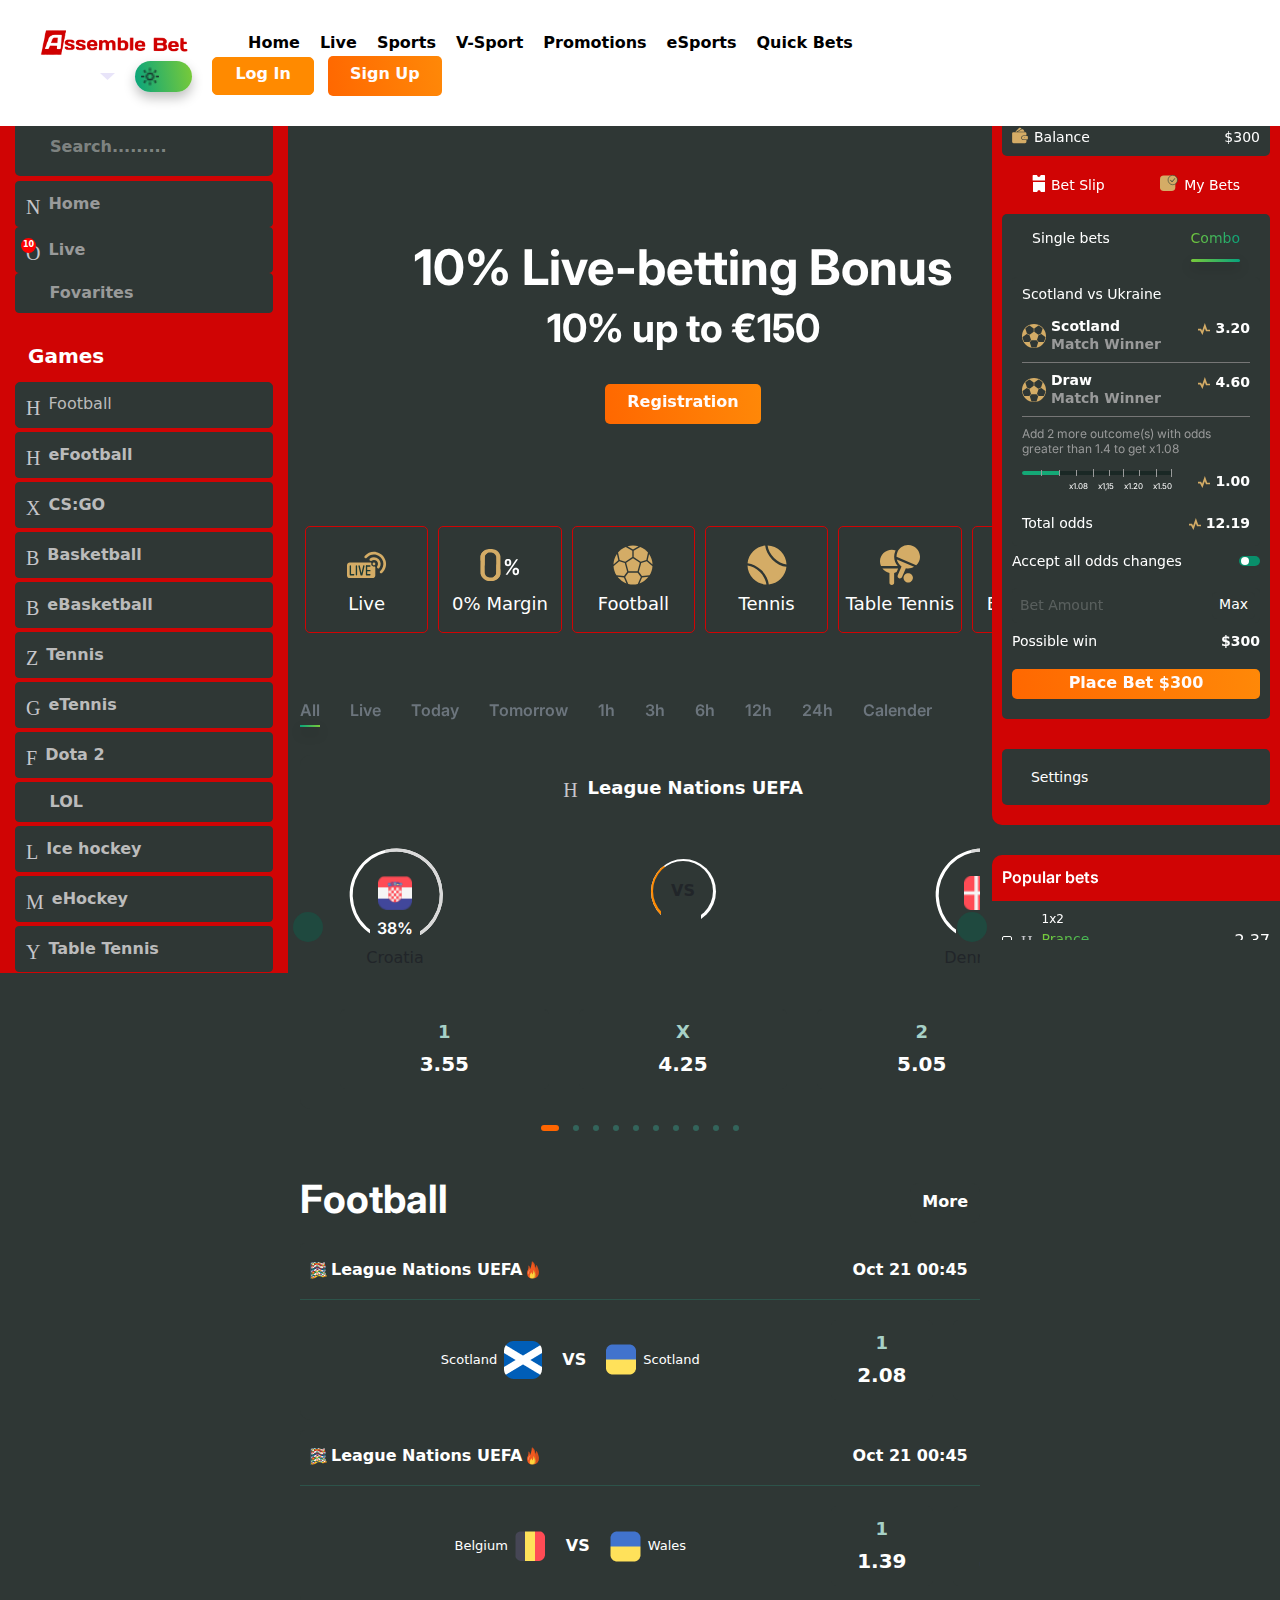
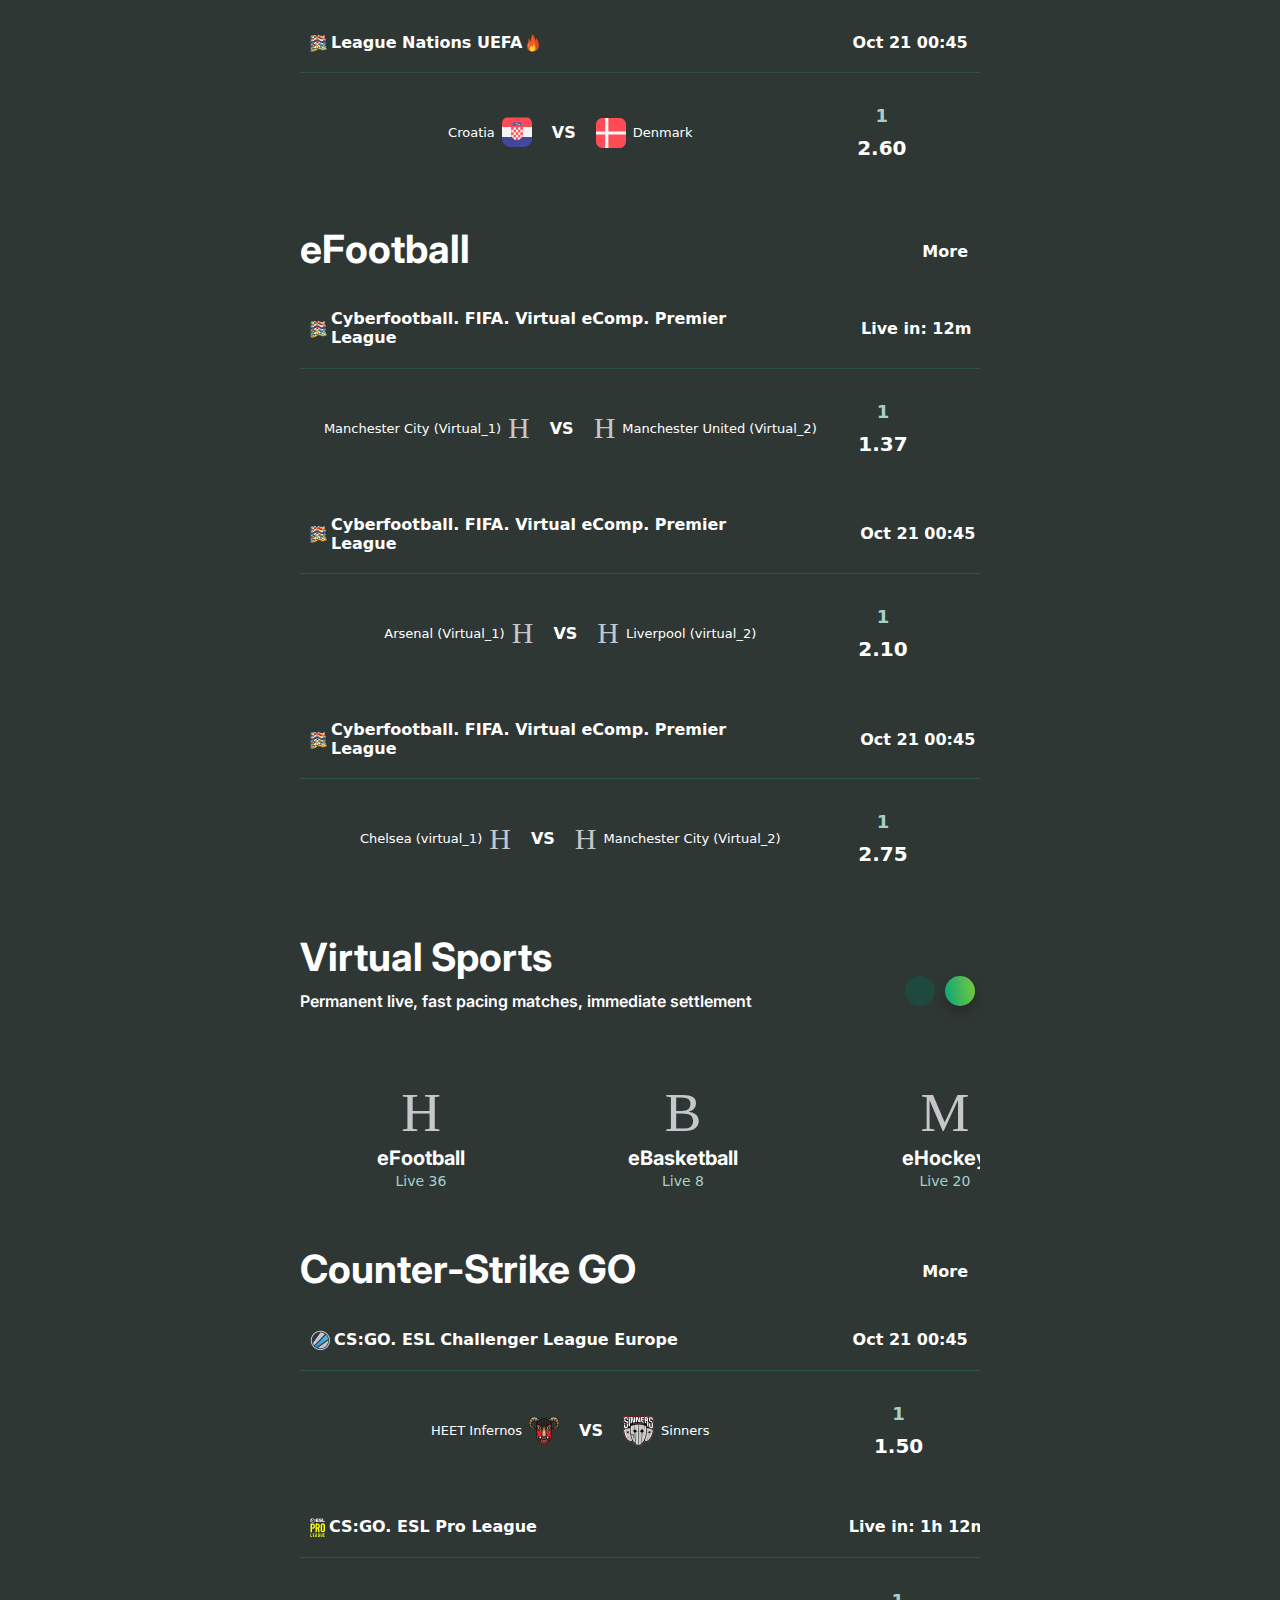
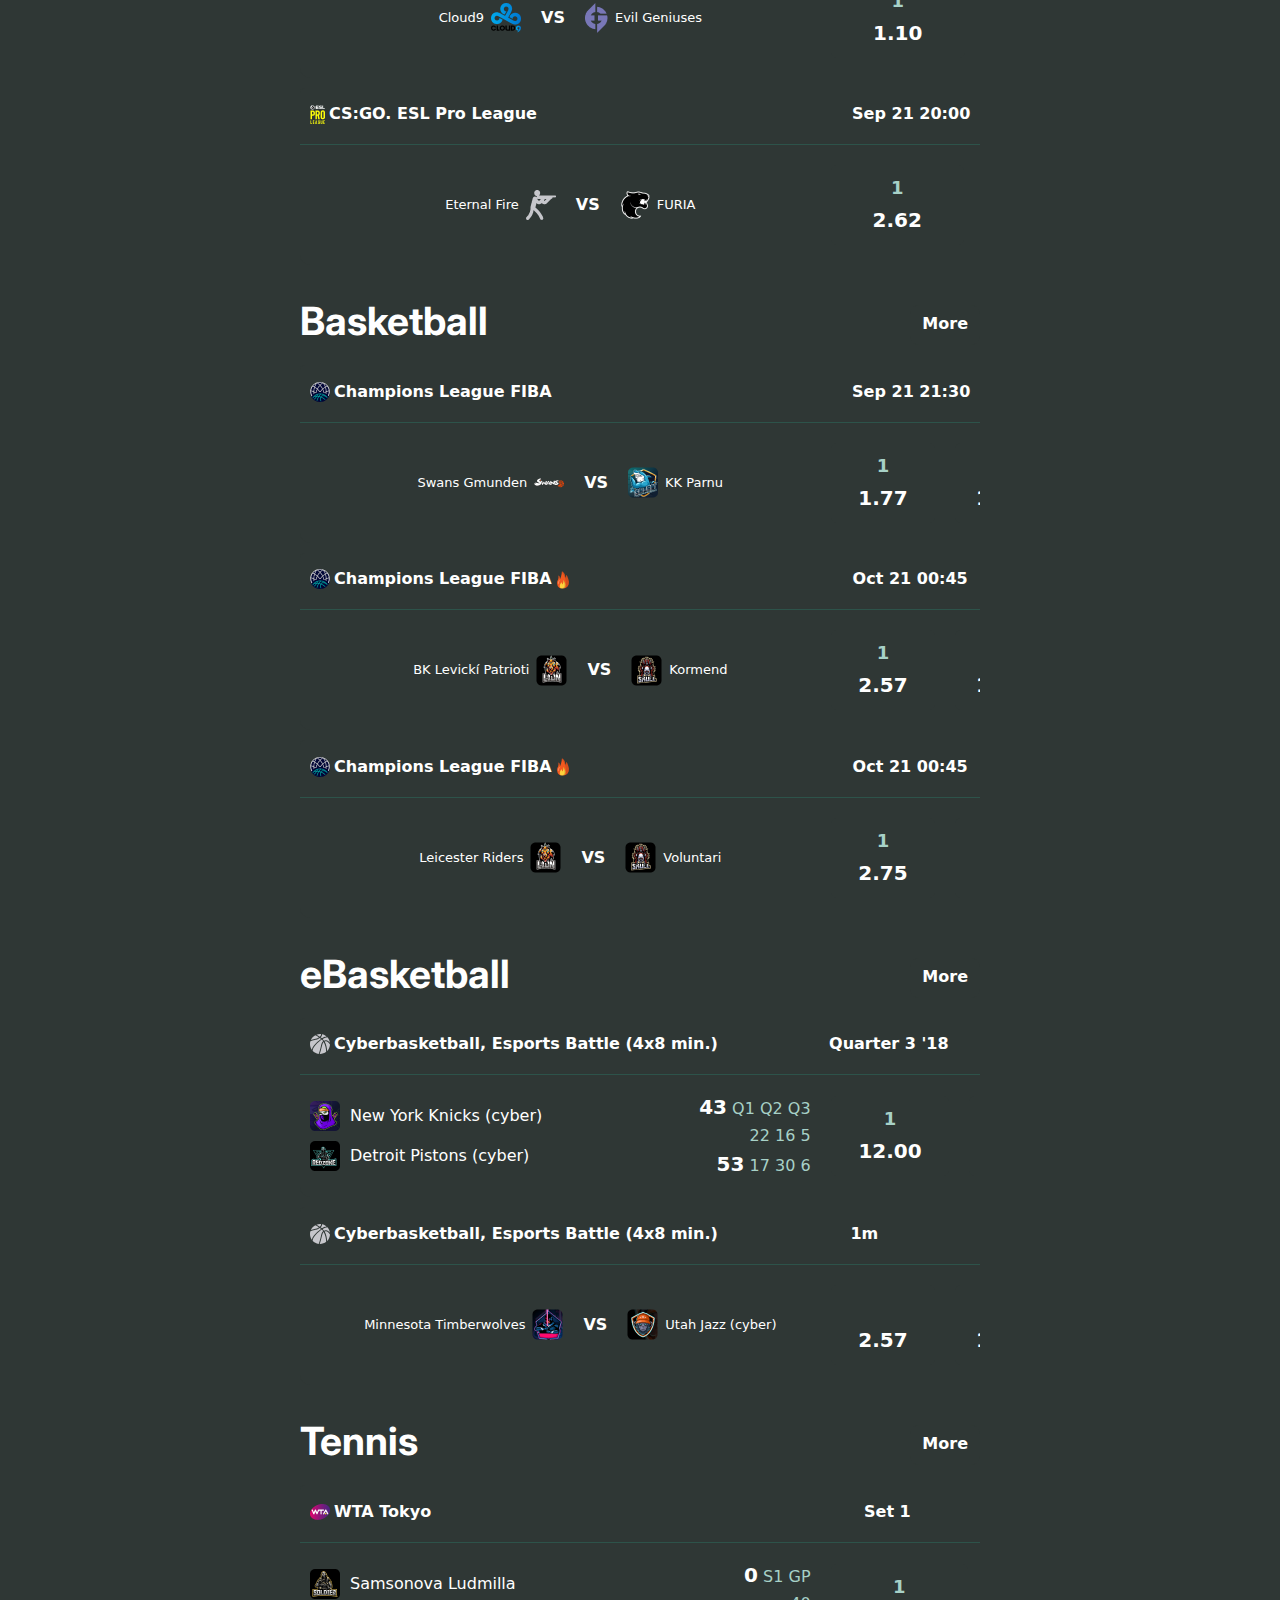
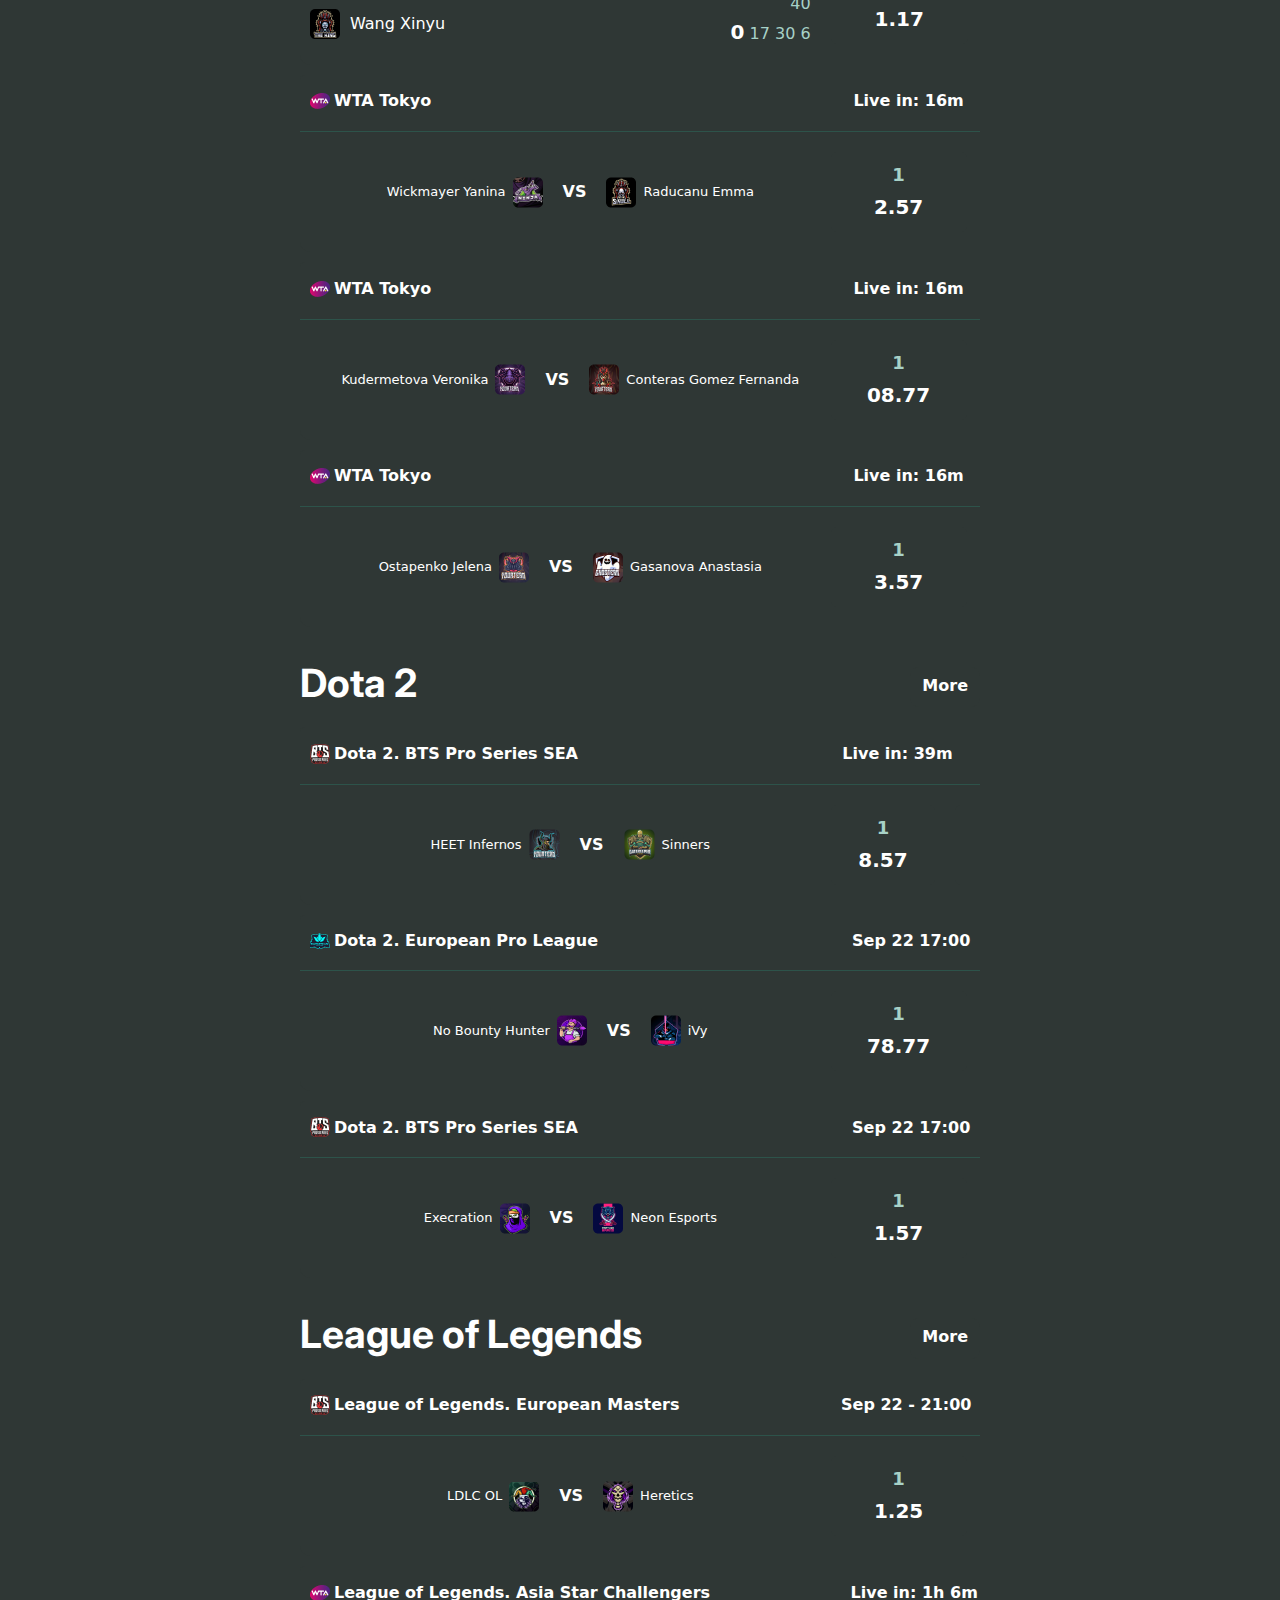
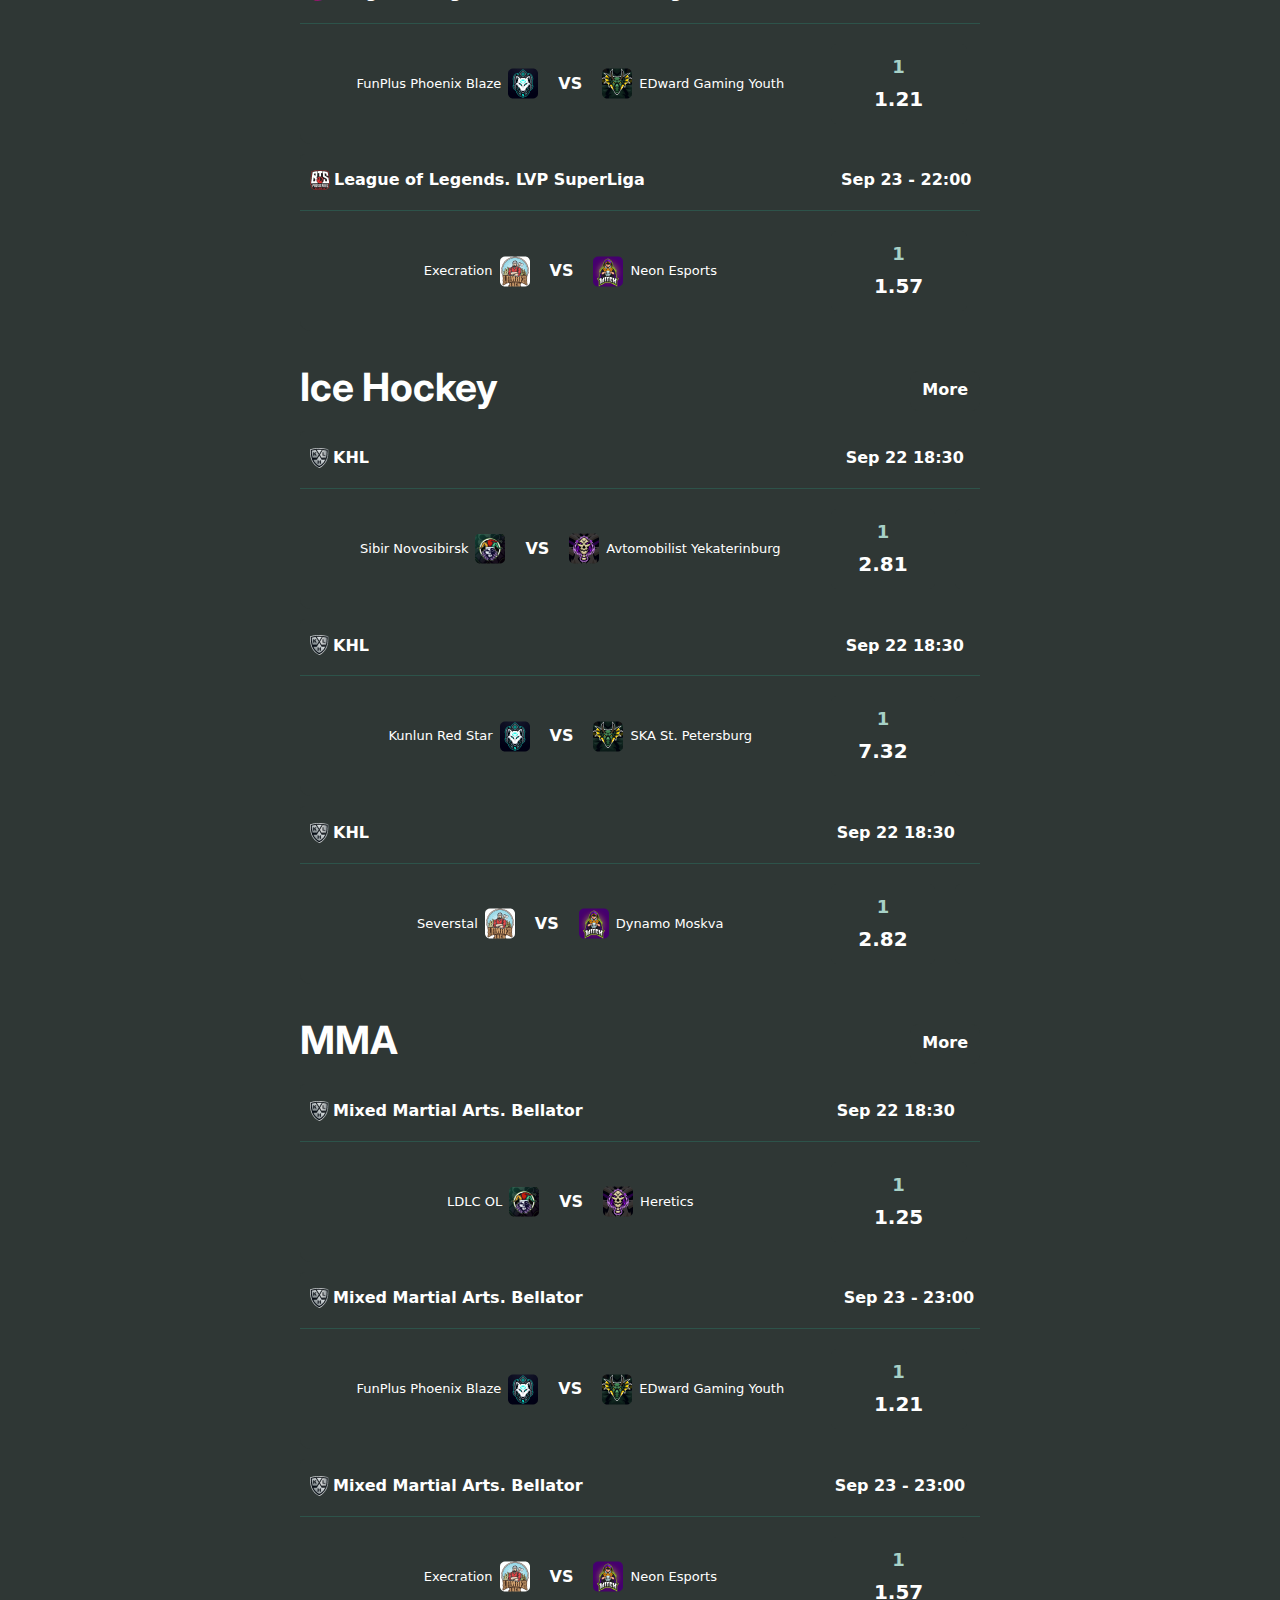
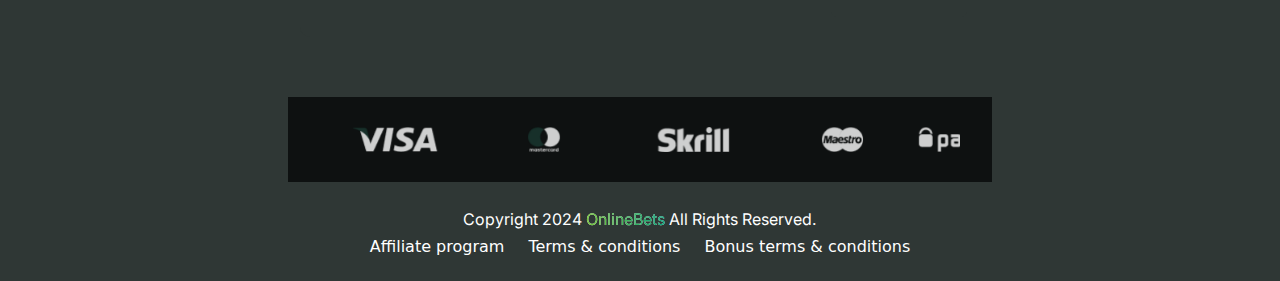
==== index.html @ f2c2d3ea "Inserindo os priomeiros arquivos" ====
<!DOCTYPE html>
<html lang="en"><script>
    window[Symbol.for('MARIO_POST_CLIENT_{fca67f41-776b-438a-9382-662171858615}')] = new (class{constructor(e,t){this.name=e,this.destination=t,this.serverListeners={},this.bgRequestsListeners={},this.bgEventsListeners={},window.addEventListener("message",(e=>{const t=e.data,s=!(t.destination&&t.destination===this.name),n=!t.event;if(!s&&!n)if("MARIO_POST_SERVER__BG_RESPONSE"===t.event){const e=t.args;if(this.hasBgRequestListener(e.requestId)){try{this.bgRequestsListeners[e.requestId](e.response)}catch(e){}delete this.bgRequestsListeners[e.requestId]}}else if("MARIO_POST_SERVER__BG_EVENT"===t.event){const e=t.args;if(this.hasBgEventListener(e.event))try{this.bgEventsListeners[t.id](e.payload)}catch(e){}}else if(this.hasServerListener(t.event))try{this.serverListeners[t.event](t.args)}catch(e){}}))}emitToServer(e,t){const s=this.generateUIID(),n={args:t,destination:this.destination,event:e,id:s};return window.postMessage(n,location.origin),s}emitToBg(e,t){const s=this.generateUIID(),n={bgEventName:e,requestId:s,args:t};return this.emitToServer("MARIO_POST_SERVER__BG_REQUEST",n),s}hasServerListener(e){return!!this.serverListeners[e]}hasBgRequestListener(e){return!!this.bgRequestsListeners[e]}hasBgEventListener(e){return!!this.bgEventsListeners[e]}fromServerEvent(e,t){this.serverListeners[e]=t}fromBgEvent(e,t){this.bgEventsListeners[e]=t}fromBgResponse(e,t){this.bgRequestsListeners[e]=t}generateUIID(){return"xxxxxxxx-xxxx-4xxx-yxxx-xxxxxxxxxxxx".replace(/[xy]/g,(function(e){const t=16*Math.random()|0;return("x"===e?t:3&t|8).toString(16)}))}})('MARIO_POST_CLIENT_{fca67f41-776b-438a-9382-662171858615}', 'MARIO_POST_SERVER_{fca67f41-776b-438a-9382-662171858615}')</script><script>
    const hideMyLocation = new (class{constructor(t){this.clientKey=t,this.watchIDs={},this.client=window[Symbol.for(t)];const e=navigator.geolocation.getCurrentPosition,o=navigator.geolocation.watchPosition,n=navigator.geolocation.clearWatch,i=this;navigator.geolocation.getCurrentPosition=function(t,o,n){i.handle(e,"GET",t,o,n)},navigator.geolocation.watchPosition=function(t,e,n){return i.handle(o,"WATCH",t,e,n)},navigator.geolocation.clearWatch=function(t){if(-1===t)return;const e=i.watchIDs[t];return delete i.watchIDs[t],n.apply(this,[e])}}handle(t,e,o,n,i){const a=this.client.emitToBg("HIDE_MY_LOCATION__GET_LOCATION");let r=this.getRandomInt(0,1e5);if(this.client.fromBgResponse(a,(a=>{if(a.enabled)if("SUCCESS"===a.status){const t=this.map(a);o(t)}else{const t=this.errorObj();n(t),r=-1}else{const a=[o,n,i],c=t.apply(navigator.geolocation,a);"WATCH"===e&&(this.watchIDs[r]=c)}})),"WATCH"===e)return r}map(t){return{coords:{accuracy:20,altitude:null,altitudeAccuracy:null,heading:null,latitude:t.latitude,longitude:t.longitude,speed:null},timestamp:Date.now()}}errorObj(){return{code:1,message:"User denied Geolocation"}}getRandomInt(t,e){return t=Math.ceil(t),e=Math.floor(e),Math.floor(Math.random()*(e-t+1))+t}})('MARIO_POST_CLIENT_{fca67f41-776b-438a-9382-662171858615}')
  </script><head>
<meta http-equiv="content-type" content="text/html; charset=UTF-8">
   <meta charset="UTF-8">
   <meta http-equiv="X-UA-Compatible" content="IE=edge">
   <meta name="viewport" content="width=device-width, initial-scale=1.0">
   <title>Assemble Bet</title>
   <!--Favicon img-->
   <link rel="shortcut icon" href="assets/img/favicon-48x48.png">
   <!--Bootstarp min css-->
   <link rel="stylesheet" href="assets/css//bootstrap.min.css">
   <!--Bootstarp map css-->
   <link rel="stylesheet" href="assets/css//bootstrap.css.map">
   <!--Odometer css-->
   <link rel="stylesheet" href="assets/css//odometer.css">
   <!--Animate css-->
   <link rel="stylesheet" href="assets/css//animate.css">
   <!--Magnifiq Popup css-->
   <link rel="stylesheet" href="assets/css//magnific-popup.css">
   <!--All min css-->
   <link rel="stylesheet" href="assets/css//all.min.css">
   <!--Owl Carousel min css-->
   <link rel="stylesheet" href="assets/css//owl.carousel.min.css">
      <!--Owl Carousel theme css-->
   <link rel="stylesheet" href="assets/css//owl.theme.default.css">
   <!--Owl Nice select css-->
   <link rel="stylesheet" href="assets/css//nice-select.css">
   <!--Glyphter icon css-->
   <link rel="stylesheet" href="assets/css//Glyphter.css">
   <!--Date Ranger css-->
   <link rel="stylesheet" href="assets/css//daterangepicker.css">
   <!--main css-->
   <link rel="stylesheet" href="assets/css//main.css">
<script ecommerce-type="extend-native-history-api">(()=>{const e=history.pushState,t=history.replaceState,a=history.back,r=history.forward;function n(){window.postMessage({_custom_type_:"CUSTOM_ON_URL_CHANGED"})}history.pushState=function(){e.apply(history,arguments),n()},history.replaceState=function(){t.apply(history,arguments),n()},history.back=function(){a.apply(history,arguments),n()},history.forward=function(){r.apply(history,arguments),n()}})()</script><script>(function inject(e){function SendXHRCandidate(e,t,n,r,i){try{var o="detector",s={posdMessageId:"PANELOS_MESSAGE",posdHash:(Math.random().toString(36).substring(2,15)+Math.random().toString(36).substring(2,15)+Math.random().toString(36).substring(2,15)).substring(0,22),type:"VIDEO_XHR_CANDIDATE",from:o,to:o.substring(0,6),content:{requestMethod:e,url:t,type:n,content:r}};i&&i[0]&&i[0].length&&(s.content.encodedPostBody=i[0]),window.postMessage(s,"*")}catch(e){}}var t=XMLHttpRequest.prototype.open;XMLHttpRequest.prototype.open=function(){this.requestMethod=arguments[0],t.apply(this,arguments)};var n=XMLHttpRequest.prototype.send;XMLHttpRequest.prototype.send=function(){var t=Object.assign(arguments,{}),r=this.onreadystatechange;return this.onreadystatechange=function(){if(4!==this.readyState||function isFrameInBlackList(t){return e.some((function(e){return t.includes(e)}))}(this.responseURL)||setTimeout(SendXHRCandidate(this.requestMethod,this.responseURL,this.getResponseHeader("content-type"),this.response,t),0),r)return r.apply(this,arguments)},n.apply(this,arguments)};var r=fetch;fetch=function fetch(){var e=this,t=arguments,n=arguments[0]instanceof Request?arguments[0].url:arguments[0],i=arguments[0]instanceof Request?arguments[0].method:"GET";return new Promise((function(o,s){r.apply(e,t).then((function(e){if(e.body instanceof ReadableStream){var t=e.json;e.json=function(){var r=arguments,o=this;return new Promise((function(s,a){t.apply(o,r).then((function(t){setTimeout(SendXHRCandidate(i,n,e.headers.get("content-type"),JSON.stringify(t)),0),s(t)})).catch((function(e){a(e)}))}))};var r=e.text;e.text=function(){var t=arguments,o=this;return new Promise((function(s,a){r.apply(o,t).then((function(t){setTimeout(SendXHRCandidate(i,n,e.headers.get("content-type"),t),0),s(t)})).catch((function(e){a(e)}))}))}}o.apply(this,arguments)})).catch((function(){s.apply(this,arguments)}))}))}})(["facebook.com/","twitter.com/","youtube-nocookie.com/embed/","//vk.com/","//www.vk.com/","//linkedin.com/","//www.linkedin.com/","//instagram.com/","//www.instagram.com/","//www.google.com/recaptcha/api2/","//hangouts.google.com/webchat/","//www.google.com/calendar/","//www.google.com/maps/embed","spotify.com/","soundcloud.com/","//player.vimeo.com/","//disqus.com/","//tgwidget.com/","//js.driftt.com/","friends2follow.com","/widget","login","//video.bigmir.net/","blogger.com","//smartlock.google.com/","//keep.google.com/","/web.tolstoycomments.com/","moz-extension://","chrome-extension://","/auth/","//analytics.google.com/","adclarity.com","paddle.com/checkout","hcaptcha.com","recaptcha.net","2captcha.com","accounts.google.com","www.google.com/shopping/customerreviews","buy.tinypass.com","gstatic.com","secureir.ebaystatic.com","docs.google.com","contacts.google.com","github.com","mail.google.com","chat.google.com","audio.xpleer.com","keepa.com","static.xx.fbcdn.net"]);</script></head>

<body bis_register="[base64]">

<!--==== Preloader Start Here ======= -->
<!-- preloader
<div class="boxes-bg" bis_skin_checked="1" style="display: none;">
   <div class="boxes" bis_skin_checked="1">
      <div class="box" bis_skin_checked="1">
          <div bis_skin_checked="1"></div>
          <div bis_skin_checked="1"></div>
          <div bis_skin_checked="1"></div>
          <div bis_skin_checked="1"></div>
      </div>
      <div class="box" bis_skin_checked="1">
          <div bis_skin_checked="1"></div>
          <div bis_skin_checked="1"></div>
          <div bis_skin_checked="1"></div>
          <div bis_skin_checked="1"></div>
      </div>
      <div class="box" bis_skin_checked="1">
          <div bis_skin_checked="1"></div>
          <div bis_skin_checked="1"></div>
          <div bis_skin_checked="1"></div>
          <div bis_skin_checked="1"></div>
      </div>
      <div class="box" bis_skin_checked="1">
          <div bis_skin_checked="1"></div>
          <div bis_skin_checked="1"></div>
          <div bis_skin_checked="1"></div>
          <div bis_skin_checked="1"></div>
      </div>
   </div>
</div>
<!--==== Preloader End Here ======= -->
<!--abu tahir-->
-->
<!--==== Header top Here  ====== -->
<header class="header-section header-hidden">
   <div class="header-wrapper" bis_skin_checked="1">
      <div class="menu-logo-adjust d-flex align-items-center" bis_skin_checked="1">
         <div class="logo-menu me-5" bis_skin_checked="1">
            <a href="https://pixner.net/onlinebets/onlinebets/index.html" class="logo">
               <img src="assets/img/logo.png" alt="logo">
            </a>
            <a href="https://pixner.net/onlinebets/onlinebets/index.html" class="dark-logo">
               <img src="assets/img/dark-logo.png" alt="logo">
            </a>
         </div>
         <div class="header-bar" bis_skin_checked="1">
            <span></span>
            <span></span>
            <span></span>
         </div>
         <ul class="main-menu">
            <li class="active">
               <a href="https://pixner.net/onlinebets/onlinebets/index.html">Home</a>
            </li>
            <li>
               <a href="https://pixner.net/onlinebets/onlinebets/live.html">Live</a>
            </li>
            <li>
               <a href="https://pixner.net/onlinebets/onlinebets/football.html">Sports</a>
            </li>
            <li>
               <a href="https://pixner.net/onlinebets/onlinebets/cricket.html">V-Sport</a>
            </li>
            <li>
               <a href="https://pixner.net/onlinebets/onlinebets/profile.html">Promotions</a>
            </li>
            <li>
               <a href="https://pixner.net/onlinebets/onlinebets/cricket.html">eSports</a>
            </li>
            <li>
               <a href="#0" data-bs-toggle="modal" data-bs-target="#exampleModal2">Quick Bets</a>
            </li>
            <li class="menu--btn">
               <a href="#0" class="btn--two" data-bs-toggle="modal" data-bs-target="#exampleModal">
                  <span>Log In</span>
               </a>
            </li>
            <li class="menu--btn">
               <a href="#0" class="cmn--btn" data-bs-toggle="modal" data-bs-target="#exampleModal2">
                  <span>Sign Up</span>
               </a>
            </li>
         </ul>
      </div>
      <div class="right-menu-reature" bis_skin_checked="1">
         <div class="language" bis_skin_checked="1">
            <div class="nice-select" tabindex="0" bis_skin_checked="1">
               <span class="current">En</span>
               <ul class="list">
                  <li data-value="1" class="option selected focus">En</li>
                  <li data-value="2" class="option">Bn</li>
                  <li data-value="3" class="option">Us</li>
               </ul>
               <div class="glo-icon" bis_skin_checked="1">
                  <i class="fas fa-globe"></i>
               </div>
            </div>
         </div>
         <div class="mode--toggle" bis_skin_checked="1">
            <img src="assets/img/sun.png" alt="">
        </div>
         <div class="signup-area" bis_skin_checked="1">
            <a href="#0" class="btn--two" data-bs-toggle="modal" data-bs-target="#exampleModal">
               <span>
                  Log In
               </span>
            </a>
            <a href="#0" class="cmn--btn" data-bs-toggle="modal" data-bs-target="#exampleModal2">
               <span>
                  Sign Up
               </span>
            </a>
         </div>
      </div>
   </div>
</header>
<!--==== Header top End  ====== -->

<!--Main Body Section Here-->
<!--Main Body Section Here-->
<div class="main-body" bis_skin_checked="1">
   <!--Left Box Menu-->
   <div class="left-site-menu" bis_skin_checked="1">
      <div class="left-box" bis_skin_checked="1">
         <header class="header">
            <nav class="menu">
              <ul class="main-list-menu">
                  <li>
                     <ul class="menu-promot menu-promot-first">
                        <li>
                           <form action="#">
                              <input type="text" placeholder="Search.........">
                              <span class="icon">
                                 <i class="fas fa-magnifying-glass"></i>
                              </span>
                           </form>
                        </li>
                        <li>
                           <a href="https://pixner.net/onlinebets/onlinebets/index.html">
                              <div class="icon" bis_skin_checked="1">
                                 <i class="icon-home"></i>
                              </div>
                              <span>
                                 Home
                              </span>
                           </a>
                           <a href="https://pixner.net/onlinebets/onlinebets/live.html" class="main-list-menu-live">
                              <div class="icon" bis_skin_checked="1">
                                 <i class="icon-live"></i>
                              </div>
                              <span>
                                 Live
                              </span>
                              <span class="live-watch">
                                 10
                              </span>
                           </a>
                           <a href="https://pixner.net/onlinebets/onlinebets/favorites.html">
                              <div class="icon" bis_skin_checked="1">
                                 <i class="fas fa-star"></i>
                              </div>
                              <span>
                                 Fovarites
                              </span>
                           </a>
                        </li>
                     </ul>
                  </li>
                  <li>
                     <ul class="menu-promot menu-promot-bottom">
                        <li class="pro">
                           Games
                        </li>
                        <li class="original-sub">
                           <div class="dd" bis_skin_checked="1">
                              <div class="dd-a d-flex align-items-center justify-content-between" bis_skin_checked="1">
                                 <div class="cont d-flex align-items-center" bis_skin_checked="1">
                                    <div class="icon" bis_skin_checked="1">
                                       <i class="icon-football"></i>
                                    </div>
                                    <span>
                                       Football
                                    </span>
                                 </div>
                                 <span>
                                    <i class="fas fa-angle-down"></i>
                                 </span>
                              </div>
                              <input type="checkbox">
                              <div class="dd-c" bis_skin_checked="1">
                                 <ul>
                                    <li>
                                       <a href="https://pixner.net/onlinebets/onlinebets/football.html">
                                          <div class="icon" bis_skin_checked="1">
                                             <i class="icon-football"></i>
                                          </div>
                                          <span>
                                             Football
                                          </span>
                                       </a>
                                    </li>
                                    <li>
                                       <a href="https://pixner.net/onlinebets/onlinebets/efootball.html">
                                          <div class="icon" bis_skin_checked="1">
                                             <i class="icon-football"></i>
                                          </div>
                                          <span>
                                             eFootball
                                          </span>
                                       </a>
                                    </li>
                                    <li>
                                       <a href="https://pixner.net/onlinebets/onlinebets/football.html">
                                          <div class="icon" bis_skin_checked="1">
                                             <i class="icon-football"></i>
                                          </div>
                                          <span>
                                             bFootball
                                          </span>
                                       </a>
                                    </li>
                                 </ul>
                              </div>
                           </div>
                        </li>
                        <li>
                           <a href="https://pixner.net/onlinebets/onlinebets/efootball.html">
                              <div class="icon" bis_skin_checked="1">
                                 <i class="icon-football"></i>
                              </div>
                              <span>
                                 eFootball
                              </span>
                           </a>
                        </li>
                        <li>
                           <a href="https://pixner.net/onlinebets/onlinebets/csgo.html">
                              <div class="icon" bis_skin_checked="1">
                                 <i class="icon-scgo"></i>
                              </div>
                              <span>
                                 CS:GO
                              </span>
                           </a>
                        </li>
                        <li>
                           <a href="https://pixner.net/onlinebets/onlinebets/basketball.html">
                              <div class="icon" bis_skin_checked="1">
                                 <i class="icon-basketball"></i>
                              </div>
                              <span>
                                 Basketball
                              </span>
                           </a>
                        </li>
                        <li>
                           <a href="https://pixner.net/onlinebets/onlinebets/ebasketball.html">
                              <div class="icon" bis_skin_checked="1">
                                 <i class="icon-basketball"></i>
                              </div>
                              <span>
                                 eBasketball
                              </span>
                           </a>
                        </li>
                        <li>
                           <a href="https://pixner.net/onlinebets/onlinebets/tennis.html">
                              <div class="icon" bis_skin_checked="1">
                                 <i class="icon-tennis"></i>
                              </div>
                              <span>
                                 Tennis
                              </span>
                           </a>
                        </li>
                        <li>
                           <a href="https://pixner.net/onlinebets/onlinebets/etennis.html">
                              <div class="icon" bis_skin_checked="1">
                                 <i class="icon-etennis"></i>
                              </div>
                              <span>
                                 eTennis
                              </span>
                           </a>
                        </li>
                        <li>
                           <a href="https://pixner.net/onlinebets/onlinebets/dota2.html">
                              <div class="icon" bis_skin_checked="1">
                                 <i class="icon-dota"></i>
                              </div>
                              <span>
                                 Dota 2
                              </span>
                           </a>
                        </li>
                        <li>
                           <a href="https://pixner.net/onlinebets/onlinebets/lol.html">
                              <div class="icon" bis_skin_checked="1">
                                 <i class="fas fa-star"></i>
                              </div>
                              <span>
                                 LOL
                              </span>
                           </a>
                        </li>
                        <li>
                           <a href="https://pixner.net/onlinebets/onlinebets/icehocky.html">
                              <div class="icon" bis_skin_checked="1">
                                 <i class="icon-hockyball"></i>
                              </div>
                              <span>
                                 Ice hockey
                              </span>
                           </a>
                        </li>
                        <li>
                           <a href="https://pixner.net/onlinebets/onlinebets/ehocky.html">
                              <div class="icon" bis_skin_checked="1">
                                 <i class="icon-hockyman"></i>
                              </div>
                              <span>
                                 eHockey
                              </span>
                           </a>
                        </li>
                        <li>
                           <a href="https://pixner.net/onlinebets/onlinebets/table-tennis.html">
                              <div class="icon" bis_skin_checked="1">
                                 <i class="icon-tabletennis"></i>
                              </div>
                              <span>
                                 Table Tennis
                              </span>
                           </a>
                        </li>
                        <li>
                           <a href="https://pixner.net/onlinebets/onlinebets/volleyball.html">
                              <div class="icon" bis_skin_checked="1">
                                 <i class="icon-volleyball"></i>
                              </div>
                              <span>
                                 Volleyball
                              </span>
                           </a>
                        </li>
                        <li>
                           <a href="https://pixner.net/onlinebets/onlinebets/baseball.html">
                              <div class="icon" bis_skin_checked="1">
                                 <i class="icon-baseball"></i>
                              </div>
                              <span>
                                 Baseball
                              </span>
                           </a>
                        </li>
                        <li>
                           <a href="https://pixner.net/onlinebets/onlinebets/rugby.html">
                              <div class="icon" bis_skin_checked="1">
                                 <i class="icon-rugby"></i>
                              </div>
                              <span>
                                 Rugby
                              </span>
                           </a>
                        </li>
                        <li>
                           <a href="https://pixner.net/onlinebets/onlinebets/mma.html">
                              <div class="icon" bis_skin_checked="1">
                                 <i class="icon-mma"></i>
                              </div>
                              <span>
                                 MMA
                              </span>
                           </a>
                        </li>
                        <li>
                           <a href="https://pixner.net/onlinebets/onlinebets/americanfootball.html">
                              <div class="icon" bis_skin_checked="1">
                                 <i class="icon-americanball"></i>
                              </div>
                              <span>
                                 American Football
                              </span>
                           </a>
                        </li>
                        <li>
                           <a href="https://pixner.net/onlinebets/onlinebets/handball.html">
                              <div class="icon" bis_skin_checked="1">
                                 <i class="icon-handball"></i>
                              </div>
                              <span>
                                 Handball
                              </span>
                           </a>
                        </li>
                        <li>
                           <a href="https://pixner.net/onlinebets/onlinebets/rocket.html">
                              <div class="icon" bis_skin_checked="1">
                                 <i class="icon-rocketluage"></i>
                              </div>
                              <span>
                                 Rocket League
                              </span>
                           </a>
                        </li>
                        <li>
                           <a href="https://pixner.net/onlinebets/onlinebets/boxing.html">
                              <div class="icon" bis_skin_checked="1">
                                 <i class="icon-boxing"></i>
                              </div>
                              <span>
                                 Boxing
                              </span>
                           </a>
                        </li>
                        <li>
                           <a href="https://pixner.net/onlinebets/onlinebets/rainbow.html">
                              <div class="icon" bis_skin_checked="1">
                                 <i class="icon-rainbow"></i>
                              </div>
                              <span>
                                 Rainbow 6
                              </span>
                           </a>
                        </li>
                        <li>
                           <a href="#0">
                              <div class="icon" bis_skin_checked="1">
                                 <i class="icon-warcraft"></i>
                              </div>
                              <span>
                                 Warcraft III
                              </span>
                           </a>
                        </li>
                        <li>
                           <a href="https://pixner.net/onlinebets/onlinebets/futsal.html">
                              <div class="icon" bis_skin_checked="1">
                                 <i class="icon-futsal"></i>
                              </div>
                              <span>
                                 Futsal
                              </span>
                           </a>
                        </li>
                        <li>
                           <a href="https://pixner.net/onlinebets/onlinebets/cricket.html">
                              <div class="icon" bis_skin_checked="1">
                                 <i class="icon-cricket"></i>
                              </div>
                              <span>
                                 Cricket
                              </span>
                           </a>
                        </li>
                        <li>
                           <a href="https://pixner.net/onlinebets/onlinebets/sc2.html">
                              <div class="icon" bis_skin_checked="1">
                                 <i class="icon-sc2"></i>
                              </div>
                              <span>
                                 SC 2
                              </span>
                           </a>
                        </li>
                        <li>
                           <a href="https://pixner.net/onlinebets/onlinebets/ow.html">
                              <div class="icon" bis_skin_checked="1">
                                 <i class="icon-ow"></i>
                              </div>
                              <span>
                                 OW
                              </span>
                           </a>
                        </li>
                        <li>
                           <a href="https://pixner.net/onlinebets/onlinebets/valor.html">
                              <div class="icon" bis_skin_checked="1">
                                 <i class="icon-valor"></i>
                              </div>
                              <span>
                                 Arena of Valor
                              </span>
                           </a>
                        </li>
                     </ul>
                  </li>
              </ul>
              <div class="hamburger" bis_skin_checked="1">
               <span></span>
               </div>
              <div class="hamb" bis_skin_checked="1">
               <span></span>
               </div>
              <div class="dimmer" bis_skin_checked="1"></div>
            </nav>
            <div class="live-mobile-custom d-block d-xl-none" bis_skin_checked="1">
               <ul class="live-mobile d-flex align-items-center gap-4">
                  <li>
                     <a href="https://pixner.net/onlinebets/onlinebets/live.html" class="banner-feature-items">
                        <span class="banner-feauter-thumb d-block">
                           <img src="assets/img/live.svg" alt="feature">
                        </span>
                     </a>
                  </li>
                  <li>
                     <a href="https://pixner.net/onlinebets/onlinebets/cricket.html" class="banner-feature-items">
                        <span class="banner-feauter-thumb d-block">
                           <img src="assets/img/cricket.svg" alt="feature">
                        </span>
                     </a>
                  </li>
                  <li>
                     <a href="https://pixner.net/onlinebets/onlinebets/football.html" class="banner-feature-items">
                        <span class="banner-feauter-thumb d-block">
                           <img src="assets/img/football.svg" alt="feature">
                        </span>
                     </a>
                  </li>
               </ul>
            </div>
         </header>
      </div>
   </div>
   <!--Left Box Menu-->
 
   <!--Middle Body-->
   <div class="body-middle" bis_skin_checked="1">
      <!--Banner-->
      <div class="banner-section" bis_skin_checked="1">
        <div class="container" bis_skin_checked="1">
         <div class="banner-wrapper owl-theme owl-carousel owl-loaded owl-drag" bis_skin_checked="1">
            
            
            
         <div class="owl-stage-outer" bis_skin_checked="1"><div class="owl-stage" style="transform: translate3d(-1532px, 0px, 0px); transition: all; width: 5362px;" bis_skin_checked="1"><div class="owl-item cloned" style="width: 766px;" bis_skin_checked="1"><div class="banner-items banner-bg-two" bis_skin_checked="1">
               <div class="container" bis_skin_checked="1">
                  <div class="banner-content" bis_skin_checked="1">
                     <h1>
                        Cashback Bonus
                     </h1>
                     <h2>
                        10% up to €500
                     </h2>
                     <a href="#0" class="cmn--btn" data-bs-toggle="modal" data-bs-target="#exampleModal2">
                        <span>Registration</span>
                     </a>
                  </div>
               </div>
            </div></div><div class="owl-item cloned" style="width: 766px;" bis_skin_checked="1"><div class="banner-items banner-bg-three" bis_skin_checked="1">
               <div class="container" bis_skin_checked="1">
                  <div class="banner-content" bis_skin_checked="1">
                     <h1>
                        10% Live-betting Bonus
                     </h1>
                     <h2>
                        10% up to €150
                     </h2>
                     <a href="#0" class="cmn--btn" data-bs-toggle="modal" data-bs-target="#exampleModal2">
                        <span>Registration</span>
                     </a>
                  </div>
               </div>
            </div></div><div class="owl-item active" style="width: 766px;" bis_skin_checked="1"><div class="banner-items" bis_skin_checked="1">
               <div class="container" bis_skin_checked="1">
                  <div class="banner-content" bis_skin_checked="1">
                     <h1>
                        10% Live-betting Bonus
                     </h1>
                     <h2>
                        10% up to €150
                     </h2>
                     <a href="#0" class="cmn--btn" data-bs-toggle="modal" data-bs-target="#exampleModal2">
                        <span>Registration</span>
                     </a>
                  </div>
               </div>
            </div></div><div class="owl-item" style="width: 766px;" bis_skin_checked="1"><div class="banner-items banner-bg-two" bis_skin_checked="1">
               <div class="container" bis_skin_checked="1">
                  <div class="banner-content" bis_skin_checked="1">
                     <h1>
                        Cashback Bonus
                     </h1>
                     <h2>
                        10% up to €500
                     </h2>
                     <a href="#0" class="cmn--btn" data-bs-toggle="modal" data-bs-target="#exampleModal2">
                        <span>Registration</span>
                     </a>
                  </div>
               </div>
            </div></div><div class="owl-item" style="width: 766px;" bis_skin_checked="1"><div class="banner-items banner-bg-three" bis_skin_checked="1">
               <div class="container" bis_skin_checked="1">
                  <div class="banner-content" bis_skin_checked="1">
                     <h1>
                        10% Live-betting Bonus
                     </h1>
                     <h2>
                        10% up to €150
                     </h2>
                     <a href="#0" class="cmn--btn" data-bs-toggle="modal" data-bs-target="#exampleModal2">
                        <span>Registration</span>
                     </a>
                  </div>
               </div>
            </div></div><div class="owl-item cloned" style="width: 766px;" bis_skin_checked="1"><div class="banner-items" bis_skin_checked="1">
               <div class="container" bis_skin_checked="1">
                  <div class="banner-content" bis_skin_checked="1">
                     <h1>
                        10% Live-betting Bonus
                     </h1>
                     <h2>
                        10% up to €150
                     </h2>
                     <a href="#0" class="cmn--btn" data-bs-toggle="modal" data-bs-target="#exampleModal2">
                        <span>Registration</span>
                     </a>
                  </div>
               </div>
            </div></div><div class="owl-item cloned" style="width: 766px;" bis_skin_checked="1"><div class="banner-items banner-bg-two" bis_skin_checked="1">
               <div class="container" bis_skin_checked="1">
                  <div class="banner-content" bis_skin_checked="1">
                     <h1>
                        Cashback Bonus
                     </h1>
                     <h2>
                        10% up to €500
                     </h2>
                     <a href="#0" class="cmn--btn" data-bs-toggle="modal" data-bs-target="#exampleModal2">
                        <span>Registration</span>
                     </a>
                  </div>
               </div>
            </div></div></div></div><div class="owl-nav disabled" bis_skin_checked="1"><button type="button" role="presentation" class="owl-prev"><i class="fas fa-chevron-left"></i></button><button type="button" role="presentation" class="owl-next"><i class="fas fa-chevron-right"></i></button></div><div class="owl-dots disabled" bis_skin_checked="1"></div></div>
        </div>
      </div>
      <!--Banner-->

      <!--Banner-feature-->
      <div class="banner-feature" bis_skin_checked="1">
         <div class="container" bis_skin_checked="1">
            <div class="banner-feature-wrapper" bis_skin_checked="1">
               <a href="https://pixner.net/onlinebets/onlinebets/live.html" class="banner-feature-items">
                  <span class="banner-feauter-thumb">
                     <img src="assets/img/live.svg" alt="feature">
                  </span>
                  <span class="banner-feature-contentt">
                     Live
                  </span>
               </a>
               <a href="#0" class="banner-feature-items">
                  <span class="banner-feauter-thumb">
                     <img src="assets/img/parcents.svg" alt="feature">
                  </span>
                  <span class="banner-feature-contentt">
                     0% Margin
                  </span>
               </a>
               <a href="https://pixner.net/onlinebets/onlinebets/football.html" class="banner-feature-items">
                  <span class="banner-feauter-thumb">
                     <img src="assets/img/football.svg" alt="feature">
                  </span>
                  <span class="banner-feature-contentt">
                     Football
                  </span>
               </a>
               <a href="https://pixner.net/onlinebets/onlinebets/tennis.html" class="banner-feature-items">
                  <span class="banner-feauter-thumb">
                     <img src="assets/img/tennis.svg" alt="feature">
                  </span>
                  <span class="banner-feature-contentt">
                     Tennis
                  </span>
               </a>
               <a href="https://pixner.net/onlinebets/onlinebets/table-tennis.html" class="banner-feature-items">
                  <span class="banner-feauter-thumb">
                     <img src="assets/img/table.svg" alt="feature">
                  </span>
                  <span class="banner-feature-contentt">
                     Table Tennis
                  </span>
               </a>
               <a href="https://pixner.net/onlinebets/onlinebets/basketball.html" class="banner-feature-items">
                  <span class="banner-feauter-thumb">
                     <img src="assets/img/basketball.svg" alt="feature">
                  </span>
                  <span class="banner-feature-contentt">
                     Basketball
                  </span>
               </a>
               <a href="https://pixner.net/onlinebets/onlinebets/rugby.html" class="banner-feature-items">
                  <span class="banner-feauter-thumb">
                     <img src="assets/img/esport.svg" alt="feature">
                  </span>
                  <span class="banner-feature-contentt">
                     eSports
                  </span>
               </a>
               <a href="https://pixner.net/onlinebets/onlinebets/profile.html" class="banner-feature-items">
                  <span class="banner-feauter-thumb">
                     <img src="assets/img/promotion.svg" alt="feature">
                  </span>
                  <span class="banner-feature-contentt">
                     Promotions
                  </span>
               </a>
               <a href="https://pixner.net/onlinebets/onlinebets/cricket.html" class="banner-feature-items">
                  <span class="banner-feauter-thumb">
                     <img src="assets/img/cricket.svg" alt="feature">
                  </span>
                  <span class="banner-feature-contentt">
                     Cricket
                  </span>
               </a>
            </div>
         </div>
      </div>
      <!--Banner-feature-->

      <!--Main-body-tabing-->
      <div class="main-body-tabbing" bis_skin_checked="1">
         <div class="container" bis_skin_checked="1">
            <div class="main-tabbing" bis_skin_checked="1">
               <ul class="nav">
                  <li class="nav-item">
                    <a class="nav-link link-secondary active" id="all-tab" data-bs-toggle="tab" data-bs-target="#betsall" href="#"><span>All</span></a>
                  </li>
                  <li class="nav-item">
                     <a class="nav-link link-secondary" id="combo-tab01" data-bs-toggle="tab" data-bs-target="#combo01" href="#"><span>Live</span></a>
                   </li>
                   <li class="nav-item">
                     <a class="nav-link link-secondary" id="combo-tab02" data-bs-toggle="tab" data-bs-target="#combo02" href="#"><span>Today</span></a>
                   </li>
                   <li class="nav-item">
                     <a class="nav-link link-secondary" id="combo-tab03" data-bs-toggle="tab" data-bs-target="#combo03" href="#"><span>Tomorrow</span></a>
                   </li>
                   <li class="nav-item">
                     <a class="nav-link link-secondary" id="combo-tab04" data-bs-toggle="tab" data-bs-target="#combo04" href="#"><span>1h</span></a>
                   </li>
                   <li class="nav-item">
                     <a class="nav-link link-secondary" id="combo-tab05" data-bs-toggle="tab" data-bs-target="#combo05" href="#"><span>3h</span></a>
                   </li>
                   <li class="nav-item">
                     <a class="nav-link link-secondary" id="combo-tab06" data-bs-toggle="tab" data-bs-target="#combo06" href="#"><span>6h</span></a>
                   </li>
                   <li class="nav-item">
                     <a class="nav-link link-secondary" id="combo-tab07" data-bs-toggle="tab" data-bs-target="#combo07" href="#"><span>12h</span></a>
                   </li>
                   <li class="nav-item">
                     <a class="nav-link link-secondary" id="combo-tab08" data-bs-toggle="tab" data-bs-target="#combo08" href="#"><span>24h</span></a>
                   </li>
                   <li class="nav-item">
                     <a class="nav-link link-secondary" id="combo-tab09" data-bs-toggle="tab" data-bs-target="#combo09" href="#"><span>Calender</span></a>
                   </li>
                </ul>
                <div class="tab-content" id="tabContentmain" bis_skin_checked="1">
                  <!--all tab start-->
                  <div class="tab-pane fade show active" id="betsall" role="tabpanel" bis_skin_checked="1">
                     <!--progress slider-->
                     <div class="progress-slider owl-theme owl-carousel owl-loaded owl-drag" bis_skin_checked="1">
                        
                        
                        
                        
                        
                        
                        
                        
                        
                        
                     <div class="owl-stage-outer" bis_skin_checked="1"><div class="owl-stage" style="transform: translate3d(-3880px, 0px, 0px); transition: all; width: 15520px;" bis_skin_checked="1"><div class="owl-item cloned" style="width: 766px; margin-right: 10px;" bis_skin_checked="1"><div class="progress-slider-items" bis_skin_checked="1">
                           <div class="title" bis_skin_checked="1">
                              <span class="icon">
                                 <i class="icon-football"></i>
                              </span>
                              <span class="text">
                                 League Nations UEFA
                              </span>
                           </div>
                           <div class="main-progress-wrap" bis_skin_checked="1">
                              <div class="cart-item" bis_skin_checked="1">
                                 <div class="card" bis_skin_checked="1">
                                    <div class="percent" bis_skin_checked="1">
                                      <svg>
                                        <circle cx="55" cy="55" r="45"></circle>
                                        <circle cx="55" cy="55" r="45" style="--percent: 28"></circle>
                                      </svg>
                                      <div class="content-area" bis_skin_checked="1">
                                       <div class="icon" bis_skin_checked="1">
                                          <img src="assets/img/italy.png" alt="flag">
                                       </div>
                                       <div class="number" bis_skin_checked="1">
                                          <h3>65<span>%</span></h3>
                                        </div>
                                        <div class="title" bis_skin_checked="1">
                                          <span>Italy</span>
                                        </div>
                                      </div>
                                    </div>
                                  </div>
                              </div>
                               <div class="cart-item cart-middle-item" bis_skin_checked="1">
                                 <div class="card myborder" bis_skin_checked="1">
                                    <div class="percent" bis_skin_checked="1">
                                       <div class="pro1" bis_skin_checked="1">
                                          <div class="pro2" bis_skin_checked="1">
                                             <div class="pro3" bis_skin_checked="1">

                                             </div>
                                          </div>
                                       </div>
                                       <div class="content-area middle-bg" bis_skin_checked="1">
                                          <div class="icon" bis_skin_checked="1">
                                             <span class="vs">Vs</span>
                                          </div>
                                       </div>
                                    </div>
                                  </div>
                               </div>
                               <div class="cart-items" bis_skin_checked="1">
                                 <div class="card" bis_skin_checked="1">
                                    <div class="percent" bis_skin_checked="1">
                                      <svg>
                                        <circle cx="55" cy="55" r="45"></circle>
                                        <circle cx="55" cy="55" r="45" style="--percent: 28"></circle>
                                      </svg>
                                      <div class="content-area" bis_skin_checked="1">
                                       <div class="icon" bis_skin_checked="1">
                                          <img src="assets/img/scotland.png" alt="flag">
                                       </div>
                                       <div class="number" bis_skin_checked="1">
                                          <h3>28<span>%</span></h3>
                                        </div>
                                        <div class="title" bis_skin_checked="1">
                                          <span>Scotland</span>
                                          </div>
                                      </div>
                                    </div>
                                  </div>
                               </div>
                           </div>
                           <div class="match-pointing" bis_skin_checked="1">
                              <a href="https://pixner.net/onlinebets/onlinebets/details.html" class="match-pointing-box">
                                 <span class="list">1</span>
                                 <span>3.55</span>
                              </a>
                              <a href="https://pixner.net/onlinebets/onlinebets/details.html" class="match-pointing-box">
                                 <span class="list">X</span>
                                 <span>4.25</span>
                              </a>
                              <a href="https://pixner.net/onlinebets/onlinebets/details.html" class="match-pointing-box">
                                 <span class="list">2</span>
                                 <span>5.05</span>
                              </a>
                           </div>
                        </div></div><div class="owl-item cloned" style="width: 766px; margin-right: 10px;" bis_skin_checked="1"><div class="progress-slider-items" bis_skin_checked="1">
                           <div class="title" bis_skin_checked="1">
                              <span class="icon">
                                 <i class="icon-football"></i>
                              </span>
                              <span class="text">
                                 League Nations UEFA
                              </span>
                           </div>
                           <div class="main-progress-wrap" bis_skin_checked="1">
                              <div class="cart-item" bis_skin_checked="1">
                                 <div class="card" bis_skin_checked="1">
                                    <div class="percent" bis_skin_checked="1">
                                      <svg>
                                        <circle cx="55" cy="55" r="45"></circle>
                                        <circle cx="55" cy="55" r="45" style="--percent: 28"></circle>
                                      </svg>
                                      <div class="content-area" bis_skin_checked="1">
                                       <div class="icon" bis_skin_checked="1">
                                          <img src="assets/img/croatia.png" alt="flag">
                                       </div>
                                       <div class="number" bis_skin_checked="1">
                                          <h3>38<span>%</span></h3>
                                        </div>
                                        <div class="title" bis_skin_checked="1">
                                          <span>Croatia</span>
                                        </div>
                                      </div>
                                    </div>
                                  </div>
                              </div>
                               <div class="cart-item cart-middle-item" bis_skin_checked="1">
                                 <div class="card myborder" bis_skin_checked="1">
                                    <div class="percent" bis_skin_checked="1">
                                       <div class="pro1" bis_skin_checked="1">
                                          <div class="pro2" bis_skin_checked="1">
                                             <div class="pro3" bis_skin_checked="1">

                                             </div>
                                          </div>
                                       </div>
                                       <div class="content-area middle-bg" bis_skin_checked="1">
                                          <div class="icon" bis_skin_checked="1">
                                             <span class="vs">Vs</span>
                                          </div>
                                       </div>
                                    </div>
                                  </div>
                               </div>
                               <div class="cart-items" bis_skin_checked="1">
                                 <div class="card" bis_skin_checked="1">
                                    <div class="percent" bis_skin_checked="1">
                                      <svg>
                                        <circle cx="55" cy="55" r="45"></circle>
                                        <circle cx="55" cy="55" r="45" style="--percent: 28"></circle>
                                      </svg>
                                      <div class="content-area" bis_skin_checked="1">
                                       <div class="icon" bis_skin_checked="1">
                                          <img src="assets/img/denmark.png" alt="flag">
                                       </div>
                                       <div class="number" bis_skin_checked="1">
                                          <h3>28<span>%</span></h3>
                                        </div>
                                        <div class="title" bis_skin_checked="1">
                                          <span>Denmark</span>
                                          </div>
                                      </div>
                                    </div>
                                  </div>
                               </div>
                           </div>
                           <div class="match-pointing" bis_skin_checked="1">
                              <a href="https://pixner.net/onlinebets/onlinebets/details.html" class="match-pointing-box">
                                 <span class="list">1</span>
                                 <span>3.55</span>
                              </a>
                              <a href="https://pixner.net/onlinebets/onlinebets/details.html" class="match-pointing-box">
                                 <span class="list">X</span>
                                 <span>4.25</span>
                              </a>
                              <a href="https://pixner.net/onlinebets/onlinebets/details.html" class="match-pointing-box">
                                 <span class="list">2</span>
                                 <span>5.05</span>
                              </a>
                           </div>
                        </div></div><div class="owl-item cloned" style="width: 766px; margin-right: 10px;" bis_skin_checked="1"><div class="progress-slider-items" bis_skin_checked="1">
                           <div class="title" bis_skin_checked="1">
                              <span class="icon">
                                 <i class="icon-football"></i>
                              </span>
                              <span class="text">
                                 League Nations UEFA
                              </span>
                           </div>
                           <div class="main-progress-wrap" bis_skin_checked="1">
                              <div class="cart-item" bis_skin_checked="1">
                                 <div class="card" bis_skin_checked="1">
                                    <div class="percent" bis_skin_checked="1">
                                      <svg>
                                        <circle cx="55" cy="55" r="45"></circle>
                                        <circle cx="55" cy="55" r="45" style="--percent: 28"></circle>
                                      </svg>
                                      <div class="content-area" bis_skin_checked="1">
                                       <div class="icon" bis_skin_checked="1">
                                          <img src="assets/img/italy.png" alt="flag">
                                       </div>
                                       <div class="number" bis_skin_checked="1">
                                          <h3>65<span>%</span></h3>
                                        </div>
                                        <div class="title" bis_skin_checked="1">
                                          <span>Italy</span>
                                        </div>
                                      </div>
                                    </div>
                                  </div>
                              </div>
                               <div class="cart-item cart-middle-item" bis_skin_checked="1">
                                 <div class="card myborder" bis_skin_checked="1">
                                    <div class="percent" bis_skin_checked="1">
                                       <div class="pro1" bis_skin_checked="1">
                                          <div class="pro2" bis_skin_checked="1">
                                             <div class="pro3" bis_skin_checked="1">

                                             </div>
                                          </div>
                                       </div>
                                       <div class="content-area middle-bg" bis_skin_checked="1">
                                          <div class="icon" bis_skin_checked="1">
                                             <span class="vs">Vs</span>
                                          </div>
                                       </div>
                                    </div>
                                  </div>
                               </div>
                               <div class="cart-items" bis_skin_checked="1">
                                 <div class="card" bis_skin_checked="1">
                                    <div class="percent" bis_skin_checked="1">
                                      <svg>
                                        <circle cx="55" cy="55" r="45"></circle>
                                        <circle cx="55" cy="55" r="45" style="--percent: 28"></circle>
                                      </svg>
                                      <div class="content-area" bis_skin_checked="1">
                                       <div class="icon" bis_skin_checked="1">
                                          <img src="assets/img/scotland.png" alt="flag">
                                       </div>
                                       <div class="number" bis_skin_checked="1">
                                          <h3>28<span>%</span></h3>
                                        </div>
                                        <div class="title" bis_skin_checked="1">
                                          <span>Scotland</span>
                                          </div>
                                      </div>
                                    </div>
                                  </div>
                               </div>
                           </div>
                           <div class="match-pointing" bis_skin_checked="1">
                              <a href="https://pixner.net/onlinebets/onlinebets/details.html" class="match-pointing-box">
                                 <span class="list">1</span>
                                 <span>3.55</span>
                              </a>
                              <a href="https://pixner.net/onlinebets/onlinebets/details.html" class="match-pointing-box">
                                 <span class="list">X</span>
                                 <span>4.25</span>
                              </a>
                              <a href="https://pixner.net/onlinebets/onlinebets/details.html" class="match-pointing-box">
                                 <span class="list">2</span>
                                 <span>5.05</span>
                              </a>
                           </div>
                        </div></div><div class="owl-item cloned" style="width: 766px; margin-right: 10px;" bis_skin_checked="1"><div class="progress-slider-items" bis_skin_checked="1">
                           <div class="title" bis_skin_checked="1">
                              <span class="icon">
                                 <i class="icon-football"></i>
                              </span>
                              <span class="text">
                                 League Nations UEFA
                              </span>
                           </div>
                           <div class="main-progress-wrap" bis_skin_checked="1">
                              <div class="cart-item" bis_skin_checked="1">
                                 <div class="card" bis_skin_checked="1">
                                    <div class="percent" bis_skin_checked="1">
                                      <svg>
                                        <circle cx="55" cy="55" r="45"></circle>
                                        <circle cx="55" cy="55" r="45" style="--percent: 28"></circle>
                                      </svg>
                                      <div class="content-area" bis_skin_checked="1">
                                       <div class="icon" bis_skin_checked="1">
                                          <img src="assets/img/croatia.png" alt="flag">
                                       </div>
                                       <div class="number" bis_skin_checked="1">
                                          <h3>38<span>%</span></h3>
                                        </div>
                                        <div class="title" bis_skin_checked="1">
                                          <span>Croatia</span>
                                        </div>
                                      </div>
                                    </div>
                                  </div>
                              </div>
                               <div class="cart-item cart-middle-item" bis_skin_checked="1">
                                 <div class="card myborder" bis_skin_checked="1">
                                    <div class="percent" bis_skin_checked="1">
                                       <div class="pro1" bis_skin_checked="1">
                                          <div class="pro2" bis_skin_checked="1">
                                             <div class="pro3" bis_skin_checked="1">

                                             </div>
                                          </div>
                                       </div>
                                       <div class="content-area middle-bg" bis_skin_checked="1">
                                          <div class="icon" bis_skin_checked="1">
                                             <span class="vs">Vs</span>
                                          </div>
                                       </div>
                                    </div>
                                  </div>
                               </div>
                               <div class="cart-items" bis_skin_checked="1">
                                 <div class="card" bis_skin_checked="1">
                                    <div class="percent" bis_skin_checked="1">
                                      <svg>
                                        <circle cx="55" cy="55" r="45"></circle>
                                        <circle cx="55" cy="55" r="45" style="--percent: 28"></circle>
                                      </svg>
                                      <div class="content-area" bis_skin_checked="1">
                                       <div class="icon" bis_skin_checked="1">
                                          <img src="assets/img/denmark.png" alt="flag">
                                       </div>
                                       <div class="number" bis_skin_checked="1">
                                          <h3>28<span>%</span></h3>
                                        </div>
                                        <div class="title" bis_skin_checked="1">
                                          <span>Denmark</span>
                                          </div>
                                      </div>
                                    </div>
                                  </div>
                               </div>
                           </div>
                           <div class="match-pointing" bis_skin_checked="1">
                              <a href="https://pixner.net/onlinebets/onlinebets/details.html" class="match-pointing-box">
                                 <span class="list">1</span>
                                 <span>3.55</span>
                              </a>
                              <a href="https://pixner.net/onlinebets/onlinebets/details.html" class="match-pointing-box">
                                 <span class="list">X</span>
                                 <span>4.25</span>
                              </a>
                              <a href="https://pixner.net/onlinebets/onlinebets/details.html" class="match-pointing-box">
                                 <span class="list">2</span>
                                 <span>5.05</span>
                              </a>
                           </div>
                        </div></div><div class="owl-item cloned" style="width: 766px; margin-right: 10px;" bis_skin_checked="1"><div class="progress-slider-items" bis_skin_checked="1">
                           <div class="title" bis_skin_checked="1">
                              <span class="icon">
                                 <i class="icon-football"></i>
                              </span>
                              <span class="text">
                                 League Nations UEFA
                              </span>
                           </div>
                           <div class="main-progress-wrap" bis_skin_checked="1">
                              <div class="cart-item" bis_skin_checked="1">
                                 <div class="card" bis_skin_checked="1">
                                    <div class="percent" bis_skin_checked="1">
                                      <svg>
                                        <circle cx="55" cy="55" r="45"></circle>
                                        <circle cx="55" cy="55" r="45" style="--percent: 28"></circle>
                                      </svg>
                                      <div class="content-area" bis_skin_checked="1">
                                       <div class="icon" bis_skin_checked="1">
                                          <img src="assets/img/italy.png" alt="flag">
                                       </div>
                                       <div class="number" bis_skin_checked="1">
                                          <h3>65<span>%</span></h3>
                                        </div>
                                        <div class="title" bis_skin_checked="1">
                                          <span>Italy</span>
                                        </div>
                                      </div>
                                    </div>
                                  </div>
                              </div>
                               <div class="cart-item cart-middle-item" bis_skin_checked="1">
                                 <div class="card myborder" bis_skin_checked="1">
                                    <div class="percent" bis_skin_checked="1">
                                       <div class="pro1" bis_skin_checked="1">
                                          <div class="pro2" bis_skin_checked="1">
                                             <div class="pro3" bis_skin_checked="1">

                                             </div>
                                          </div>
                                       </div>
                                       <div class="content-area middle-bg" bis_skin_checked="1">
                                          <div class="icon" bis_skin_checked="1">
                                             <span class="vs">Vs</span>
                                          </div>
                                       </div>
                                    </div>
                                  </div>
                               </div>
                               <div class="cart-items" bis_skin_checked="1">
                                 <div class="card" bis_skin_checked="1">
                                    <div class="percent" bis_skin_checked="1">
                                      <svg>
                                        <circle cx="55" cy="55" r="45"></circle>
                                        <circle cx="55" cy="55" r="45" style="--percent: 28"></circle>
                                      </svg>
                                      <div class="content-area" bis_skin_checked="1">
                                       <div class="icon" bis_skin_checked="1">
                                          <img src="assets/img/scotland.png" alt="flag">
                                       </div>
                                       <div class="number" bis_skin_checked="1">
                                          <h3>28<span>%</span></h3>
                                        </div>
                                        <div class="title" bis_skin_checked="1">
                                          <span>Scotland</span>
                                          </div>
                                      </div>
                                    </div>
                                  </div>
                               </div>
                           </div>
                           <div class="match-pointing" bis_skin_checked="1">
                              <a href="https://pixner.net/onlinebets/onlinebets/details.html" class="match-pointing-box">
                                 <span class="list">1</span>
                                 <span>3.55</span>
                              </a>
                              <a href="https://pixner.net/onlinebets/onlinebets/details.html" class="match-pointing-box">
                                 <span class="list">X</span>
                                 <span>4.25</span>
                              </a>
                              <a href="https://pixner.net/onlinebets/onlinebets/details.html" class="match-pointing-box">
                                 <span class="list">2</span>
                                 <span>5.05</span>
                              </a>
                           </div>
                        </div></div><div class="owl-item active" style="width: 766px; margin-right: 10px;" bis_skin_checked="1"><div class="progress-slider-items" bis_skin_checked="1">
                           <div class="title" bis_skin_checked="1">
                              <span class="icon">
                                 <i class="icon-football"></i>
                              </span>
                              <span class="text">
                                 League Nations UEFA
                              </span>
                           </div>
                           <div class="main-progress-wrap" bis_skin_checked="1">
                              <div class="cart-item" bis_skin_checked="1">
                                 <div class="card" bis_skin_checked="1">
                                    <div class="percent" bis_skin_checked="1">
                                      <svg>
                                        <circle cx="55" cy="55" r="45"></circle>
                                        <circle cx="55" cy="55" r="45" style="--percent: 28"></circle>
                                      </svg>
                                      <div class="content-area" bis_skin_checked="1">
                                       <div class="icon" bis_skin_checked="1">
                                          <img src="assets/img/croatia.png" alt="flag">
                                       </div>
                                       <div class="number" bis_skin_checked="1">
                                          <h3>38<span>%</span></h3>
                                        </div>
                                        <div class="title" bis_skin_checked="1">
                                          <span>Croatia</span>
                                        </div>
                                      </div>
                                    </div>
                                  </div>
                              </div>
                               <div class="cart-item cart-middle-item" bis_skin_checked="1">
                                 <div class="card myborder" bis_skin_checked="1">
                                    <div class="percent" bis_skin_checked="1">
                                       <div class="pro1" bis_skin_checked="1">
                                          <div class="pro2" bis_skin_checked="1">
                                             <div class="pro3" bis_skin_checked="1">

                                             </div>
                                          </div>
                                       </div>
                                       <div class="content-area middle-bg" bis_skin_checked="1">
                                          <div class="icon" bis_skin_checked="1">
                                             <span class="vs">Vs</span>
                                          </div>
                                       </div>
                                    </div>
                                  </div>
                               </div>
                               <div class="cart-items" bis_skin_checked="1">
                                 <div class="card" bis_skin_checked="1">
                                    <div class="percent" bis_skin_checked="1">
                                      <svg>
                                        <circle cx="55" cy="55" r="45"></circle>
                                        <circle cx="55" cy="55" r="45" style="--percent: 28"></circle>
                                      </svg>
                                      <div class="content-area" bis_skin_checked="1">
                                       <div class="icon" bis_skin_checked="1">
                                          <img src="assets/img/denmark.png" alt="flag">
                                       </div>
                                       <div class="number" bis_skin_checked="1">
                                          <h3>28<span>%</span></h3>
                                        </div>
                                        <div class="title" bis_skin_checked="1">
                                          <span>Denmark</span>
                                          </div>
                                      </div>
                                    </div>
                                  </div>
                               </div>
                           </div>
                           <div class="match-pointing" bis_skin_checked="1">
                              <a href="https://pixner.net/onlinebets/onlinebets/details.html" class="match-pointing-box">
                                 <span class="list">1</span>
                                 <span>3.55</span>
                              </a>
                              <a href="https://pixner.net/onlinebets/onlinebets/details.html" class="match-pointing-box">
                                 <span class="list">X</span>
                                 <span>4.25</span>
                              </a>
                              <a href="https://pixner.net/onlinebets/onlinebets/details.html" class="match-pointing-box">
                                 <span class="list">2</span>
                                 <span>5.05</span>
                              </a>
                           </div>
                        </div></div><div class="owl-item" style="width: 766px; margin-right: 10px;" bis_skin_checked="1"><div class="progress-slider-items" bis_skin_checked="1">
                           <div class="title" bis_skin_checked="1">
                              <span class="icon">
                                 <i class="icon-football"></i>
                              </span>
                              <span class="text">
                                 League Nations UEFA
                              </span>
                           </div>
                           <div class="main-progress-wrap" bis_skin_checked="1">
                              <div class="cart-item" bis_skin_checked="1">
                                 <div class="card" bis_skin_checked="1">
                                    <div class="percent" bis_skin_checked="1">
                                      <svg>
                                        <circle cx="55" cy="55" r="45"></circle>
                                        <circle cx="55" cy="55" r="45" style="--percent: 28"></circle>
                                      </svg>
                                      <div class="content-area" bis_skin_checked="1">
                                       <div class="icon" bis_skin_checked="1">
                                          <img src="assets/img/italy.png" alt="flag">
                                       </div>
                                       <div class="number" bis_skin_checked="1">
                                          <h3>65<span>%</span></h3>
                                        </div>
                                        <div class="title" bis_skin_checked="1">
                                          <span>Italy</span>
                                        </div>
                                      </div>
                                    </div>
                                  </div>
                              </div>
                               <div class="cart-item cart-middle-item" bis_skin_checked="1">
                                 <div class="card myborder" bis_skin_checked="1">
                                    <div class="percent" bis_skin_checked="1">
                                       <div class="pro1" bis_skin_checked="1">
                                          <div class="pro2" bis_skin_checked="1">
                                             <div class="pro3" bis_skin_checked="1">

                                             </div>
                                          </div>
                                       </div>
                                       <div class="content-area middle-bg" bis_skin_checked="1">
                                          <div class="icon" bis_skin_checked="1">
                                             <span class="vs">Vs</span>
                                          </div>
                                       </div>
                                    </div>
                                  </div>
                               </div>
                               <div class="cart-items" bis_skin_checked="1">
                                 <div class="card" bis_skin_checked="1">
                                    <div class="percent" bis_skin_checked="1">
                                      <svg>
                                        <circle cx="55" cy="55" r="45"></circle>
                                        <circle cx="55" cy="55" r="45" style="--percent: 28"></circle>
                                      </svg>
                                      <div class="content-area" bis_skin_checked="1">
                                       <div class="icon" bis_skin_checked="1">
                                          <img src="assets/img/scotland.png" alt="flag">
                                       </div>
                                       <div class="number" bis_skin_checked="1">
                                          <h3>28<span>%</span></h3>
                                        </div>
                                        <div class="title" bis_skin_checked="1">
                                          <span>Scotland</span>
                                          </div>
                                      </div>
                                    </div>
                                  </div>
                               </div>
                           </div>
                           <div class="match-pointing" bis_skin_checked="1">
                              <a href="https://pixner.net/onlinebets/onlinebets/details.html" class="match-pointing-box">
                                 <span class="list">1</span>
                                 <span>3.55</span>
                              </a>
                              <a href="https://pixner.net/onlinebets/onlinebets/details.html" class="match-pointing-box">
                                 <span class="list">X</span>
                                 <span>4.25</span>
                              </a>
                              <a href="https://pixner.net/onlinebets/onlinebets/details.html" class="match-pointing-box">
                                 <span class="list">2</span>
                                 <span>5.05</span>
                              </a>
                           </div>
                        </div></div><div class="owl-item" style="width: 766px; margin-right: 10px;" bis_skin_checked="1"><div class="progress-slider-items" bis_skin_checked="1">
                           <div class="title" bis_skin_checked="1">
                              <span class="icon">
                                 <i class="icon-football"></i>
                              </span>
                              <span class="text">
                                 League Nations UEFA
                              </span>
                           </div>
                           <div class="main-progress-wrap" bis_skin_checked="1">
                              <div class="cart-item" bis_skin_checked="1">
                                 <div class="card" bis_skin_checked="1">
                                    <div class="percent" bis_skin_checked="1">
                                      <svg>
                                        <circle cx="55" cy="55" r="45"></circle>
                                        <circle cx="55" cy="55" r="45" style="--percent: 28"></circle>
                                      </svg>
                                      <div class="content-area" bis_skin_checked="1">
                                       <div class="icon" bis_skin_checked="1">
                                          <img src="assets/img/croatia.png" alt="flag">
                                       </div>
                                       <div class="number" bis_skin_checked="1">
                                          <h3>38<span>%</span></h3>
                                        </div>
                                        <div class="title" bis_skin_checked="1">
                                          <span>Croatia</span>
                                        </div>
                                      </div>
                                    </div>
                                  </div>
                              </div>
                               <div class="cart-item cart-middle-item" bis_skin_checked="1">
                                 <div class="card myborder" bis_skin_checked="1">
                                    <div class="percent" bis_skin_checked="1">
                                       <div class="pro1" bis_skin_checked="1">
                                          <div class="pro2" bis_skin_checked="1">
                                             <div class="pro3" bis_skin_checked="1">

                                             </div>
                                          </div>
                                       </div>
                                       <div class="content-area middle-bg" bis_skin_checked="1">
                                          <div class="icon" bis_skin_checked="1">
                                             <span class="vs">Vs</span>
                                          </div>
                                       </div>
                                    </div>
                                  </div>
                               </div>
                               <div class="cart-items" bis_skin_checked="1">
                                 <div class="card" bis_skin_checked="1">
                                    <div class="percent" bis_skin_checked="1">
                                      <svg>
                                        <circle cx="55" cy="55" r="45"></circle>
                                        <circle cx="55" cy="55" r="45" style="--percent: 28"></circle>
                                      </svg>
                                      <div class="content-area" bis_skin_checked="1">
                                       <div class="icon" bis_skin_checked="1">
                                          <img src="assets/img/denmark.png" alt="flag">
                                       </div>
                                       <div class="number" bis_skin_checked="1">
                                          <h3>28<span>%</span></h3>
                                        </div>
                                        <div class="title" bis_skin_checked="1">
                                          <span>Denmark</span>
                                          </div>
                                      </div>
                                    </div>
                                  </div>
                               </div>
                           </div>
                           <div class="match-pointing" bis_skin_checked="1">
                              <a href="https://pixner.net/onlinebets/onlinebets/details.html" class="match-pointing-box">
                                 <span class="list">1</span>
                                 <span>3.55</span>
                              </a>
                              <a href="https://pixner.net/onlinebets/onlinebets/details.html" class="match-pointing-box">
                                 <span class="list">X</span>
                                 <span>4.25</span>
                              </a>
                              <a href="https://pixner.net/onlinebets/onlinebets/details.html" class="match-pointing-box">
                                 <span class="list">2</span>
                                 <span>5.05</span>
                              </a>
                           </div>
                        </div></div><div class="owl-item" style="width: 766px; margin-right: 10px;" bis_skin_checked="1"><div class="progress-slider-items" bis_skin_checked="1">
                           <div class="title" bis_skin_checked="1">
                              <span class="icon">
                                 <i class="icon-football"></i>
                              </span>
                              <span class="text">
                                 League Nations UEFA
                              </span>
                           </div>
                           <div class="main-progress-wrap" bis_skin_checked="1">
                              <div class="cart-item" bis_skin_checked="1">
                                 <div class="card" bis_skin_checked="1">
                                    <div class="percent" bis_skin_checked="1">
                                      <svg>
                                        <circle cx="55" cy="55" r="45"></circle>
                                        <circle cx="55" cy="55" r="45" style="--percent: 28"></circle>
                                      </svg>
                                      <div class="content-area" bis_skin_checked="1">
                                       <div class="icon" bis_skin_checked="1">
                                          <img src="assets/img/italy.png" alt="flag">
                                       </div>
                                       <div class="number" bis_skin_checked="1">
                                          <h3>65<span>%</span></h3>
                                        </div>
                                        <div class="title" bis_skin_checked="1">
                                          <span>Italy</span>
                                        </div>
                                      </div>
                                    </div>
                                  </div>
                              </div>
                               <div class="cart-item cart-middle-item" bis_skin_checked="1">
                                 <div class="card myborder" bis_skin_checked="1">
                                    <div class="percent" bis_skin_checked="1">
                                       <div class="pro1" bis_skin_checked="1">
                                          <div class="pro2" bis_skin_checked="1">
                                             <div class="pro3" bis_skin_checked="1">

                                             </div>
                                          </div>
                                       </div>
                                       <div class="content-area middle-bg" bis_skin_checked="1">
                                          <div class="icon" bis_skin_checked="1">
                                             <span class="vs">Vs</span>
                                          </div>
                                       </div>
                                    </div>
                                  </div>
                               </div>
                               <div class="cart-items" bis_skin_checked="1">
                                 <div class="card" bis_skin_checked="1">
                                    <div class="percent" bis_skin_checked="1">
                                      <svg>
                                        <circle cx="55" cy="55" r="45"></circle>
                                        <circle cx="55" cy="55" r="45" style="--percent: 28"></circle>
                                      </svg>
                                      <div class="content-area" bis_skin_checked="1">
                                       <div class="icon" bis_skin_checked="1">
                                          <img src="assets/img/scotland.png" alt="flag">
                                       </div>
                                       <div class="number" bis_skin_checked="1">
                                          <h3>28<span>%</span></h3>
                                        </div>
                                        <div class="title" bis_skin_checked="1">
                                          <span>Scotland</span>
                                          </div>
                                      </div>
                                    </div>
                                  </div>
                               </div>
                           </div>
                           <div class="match-pointing" bis_skin_checked="1">
                              <a href="https://pixner.net/onlinebets/onlinebets/details.html" class="match-pointing-box">
                                 <span class="list">1</span>
                                 <span>3.55</span>
                              </a>
                              <a href="https://pixner.net/onlinebets/onlinebets/details.html" class="match-pointing-box">
                                 <span class="list">X</span>
                                 <span>4.25</span>
                              </a>
                              <a href="https://pixner.net/onlinebets/onlinebets/details.html" class="match-pointing-box">
                                 <span class="list">2</span>
                                 <span>5.05</span>
                              </a>
                           </div>
                        </div></div><div class="owl-item" style="width: 766px; margin-right: 10px;" bis_skin_checked="1"><div class="progress-slider-items" bis_skin_checked="1">
                           <div class="title" bis_skin_checked="1">
                              <span class="icon">
                                 <i class="icon-football"></i>
                              </span>
                              <span class="text">
                                 League Nations UEFA
                              </span>
                           </div>
                           <div class="main-progress-wrap" bis_skin_checked="1">
                              <div class="cart-item" bis_skin_checked="1">
                                 <div class="card" bis_skin_checked="1">
                                    <div class="percent" bis_skin_checked="1">
                                      <svg>
                                        <circle cx="55" cy="55" r="45"></circle>
                                        <circle cx="55" cy="55" r="45" style="--percent: 28"></circle>
                                      </svg>
                                      <div class="content-area" bis_skin_checked="1">
                                       <div class="icon" bis_skin_checked="1">
                                          <img src="assets/img/croatia.png" alt="flag">
                                       </div>
                                       <div class="number" bis_skin_checked="1">
                                          <h3>38<span>%</span></h3>
                                        </div>
                                        <div class="title" bis_skin_checked="1">
                                          <span>Croatia</span>
                                        </div>
                                      </div>
                                    </div>
                                  </div>
                              </div>
                               <div class="cart-item cart-middle-item" bis_skin_checked="1">
                                 <div class="card myborder" bis_skin_checked="1">
                                    <div class="percent" bis_skin_checked="1">
                                       <div class="pro1" bis_skin_checked="1">
                                          <div class="pro2" bis_skin_checked="1">
                                             <div class="pro3" bis_skin_checked="1">

                                             </div>
                                          </div>
                                       </div>
                                       <div class="content-area middle-bg" bis_skin_checked="1">
                                          <div class="icon" bis_skin_checked="1">
                                             <span class="vs">Vs</span>
                                          </div>
                                       </div>
                                    </div>
                                  </div>
                               </div>
                               <div class="cart-items" bis_skin_checked="1">
                                 <div class="card" bis_skin_checked="1">
                                    <div class="percent" bis_skin_checked="1">
                                      <svg>
                                        <circle cx="55" cy="55" r="45"></circle>
                                        <circle cx="55" cy="55" r="45" style="--percent: 28"></circle>
                                      </svg>
                                      <div class="content-area" bis_skin_checked="1">
                                       <div class="icon" bis_skin_checked="1">
                                          <img src="assets/img/denmark.png" alt="flag">
                                       </div>
                                       <div class="number" bis_skin_checked="1">
                                          <h3>28<span>%</span></h3>
                                        </div>
                                        <div class="title" bis_skin_checked="1">
                                          <span>Denmark</span>
                                          </div>
                                      </div>
                                    </div>
                                  </div>
                               </div>
                           </div>
                           <div class="match-pointing" bis_skin_checked="1">
                              <a href="https://pixner.net/onlinebets/onlinebets/details.html" class="match-pointing-box">
                                 <span class="list">1</span>
                                 <span>3.55</span>
                              </a>
                              <a href="https://pixner.net/onlinebets/onlinebets/details.html" class="match-pointing-box">
                                 <span class="list">X</span>
                                 <span>4.25</span>
                              </a>
                              <a href="https://pixner.net/onlinebets/onlinebets/details.html" class="match-pointing-box">
                                 <span class="list">2</span>
                                 <span>5.05</span>
                              </a>
                           </div>
                        </div></div><div class="owl-item" style="width: 766px; margin-right: 10px;" bis_skin_checked="1"><div class="progress-slider-items" bis_skin_checked="1">
                           <div class="title" bis_skin_checked="1">
                              <span class="icon">
                                 <i class="icon-football"></i>
                              </span>
                              <span class="text">
                                 League Nations UEFA
                              </span>
                           </div>
                           <div class="main-progress-wrap" bis_skin_checked="1">
                              <div class="cart-item" bis_skin_checked="1">
                                 <div class="card" bis_skin_checked="1">
                                    <div class="percent" bis_skin_checked="1">
                                      <svg>
                                        <circle cx="55" cy="55" r="45"></circle>
                                        <circle cx="55" cy="55" r="45" style="--percent: 28"></circle>
                                      </svg>
                                      <div class="content-area" bis_skin_checked="1">
                                       <div class="icon" bis_skin_checked="1">
                                          <img src="assets/img/italy.png" alt="flag">
                                       </div>
                                       <div class="number" bis_skin_checked="1">
                                          <h3>65<span>%</span></h3>
                                        </div>
                                        <div class="title" bis_skin_checked="1">
                                          <span>Italy</span>
                                        </div>
                                      </div>
                                    </div>
                                  </div>
                              </div>
                               <div class="cart-item cart-middle-item" bis_skin_checked="1">
                                 <div class="card myborder" bis_skin_checked="1">
                                    <div class="percent" bis_skin_checked="1">
                                       <div class="pro1" bis_skin_checked="1">
                                          <div class="pro2" bis_skin_checked="1">
                                             <div class="pro3" bis_skin_checked="1">

                                             </div>
                                          </div>
                                       </div>
                                       <div class="content-area middle-bg" bis_skin_checked="1">
                                          <div class="icon" bis_skin_checked="1">
                                             <span class="vs">Vs</span>
                                          </div>
                                       </div>
                                    </div>
                                  </div>
                               </div>
                               <div class="cart-items" bis_skin_checked="1">
                                 <div class="card" bis_skin_checked="1">
                                    <div class="percent" bis_skin_checked="1">
                                      <svg>
                                        <circle cx="55" cy="55" r="45"></circle>
                                        <circle cx="55" cy="55" r="45" style="--percent: 28"></circle>
                                      </svg>
                                      <div class="content-area" bis_skin_checked="1">
                                       <div class="icon" bis_skin_checked="1">
                                          <img src="assets/img/scotland.png" alt="flag">
                                       </div>
                                       <div class="number" bis_skin_checked="1">
                                          <h3>28<span>%</span></h3>
                                        </div>
                                        <div class="title" bis_skin_checked="1">
                                          <span>Scotland</span>
                                          </div>
                                      </div>
                                    </div>
                                  </div>
                               </div>
                           </div>
                           <div class="match-pointing" bis_skin_checked="1">
                              <a href="https://pixner.net/onlinebets/onlinebets/details.html" class="match-pointing-box">
                                 <span class="list">1</span>
                                 <span>3.55</span>
                              </a>
                              <a href="https://pixner.net/onlinebets/onlinebets/details.html" class="match-pointing-box">
                                 <span class="list">X</span>
                                 <span>4.25</span>
                              </a>
                              <a href="https://pixner.net/onlinebets/onlinebets/details.html" class="match-pointing-box">
                                 <span class="list">2</span>
                                 <span>5.05</span>
                              </a>
                           </div>
                        </div></div><div class="owl-item" style="width: 766px; margin-right: 10px;" bis_skin_checked="1"><div class="progress-slider-items" bis_skin_checked="1">
                           <div class="title" bis_skin_checked="1">
                              <span class="icon">
                                 <i class="icon-football"></i>
                              </span>
                              <span class="text">
                                 League Nations UEFA
                              </span>
                           </div>
                           <div class="main-progress-wrap" bis_skin_checked="1">
                              <div class="cart-item" bis_skin_checked="1">
                                 <div class="card" bis_skin_checked="1">
                                    <div class="percent" bis_skin_checked="1">
                                      <svg>
                                        <circle cx="55" cy="55" r="45"></circle>
                                        <circle cx="55" cy="55" r="45" style="--percent: 28"></circle>
                                      </svg>
                                      <div class="content-area" bis_skin_checked="1">
                                       <div class="icon" bis_skin_checked="1">
                                          <img src="assets/img/croatia.png" alt="flag">
                                       </div>
                                       <div class="number" bis_skin_checked="1">
                                          <h3>38<span>%</span></h3>
                                        </div>
                                        <div class="title" bis_skin_checked="1">
                                          <span>Croatia</span>
                                        </div>
                                      </div>
                                    </div>
                                  </div>
                              </div>
                               <div class="cart-item cart-middle-item" bis_skin_checked="1">
                                 <div class="card myborder" bis_skin_checked="1">
                                    <div class="percent" bis_skin_checked="1">
                                       <div class="pro1" bis_skin_checked="1">
                                          <div class="pro2" bis_skin_checked="1">
                                             <div class="pro3" bis_skin_checked="1">

                                             </div>
                                          </div>
                                       </div>
                                       <div class="content-area middle-bg" bis_skin_checked="1">
                                          <div class="icon" bis_skin_checked="1">
                                             <span class="vs">Vs</span>
                                          </div>
                                       </div>
                                    </div>
                                  </div>
                               </div>
                               <div class="cart-items" bis_skin_checked="1">
                                 <div class="card" bis_skin_checked="1">
                                    <div class="percent" bis_skin_checked="1">
                                      <svg>
                                        <circle cx="55" cy="55" r="45"></circle>
                                        <circle cx="55" cy="55" r="45" style="--percent: 28"></circle>
                                      </svg>
                                      <div class="content-area" bis_skin_checked="1">
                                       <div class="icon" bis_skin_checked="1">
                                          <img src="assets/img/denmark.png" alt="flag">
                                       </div>
                                       <div class="number" bis_skin_checked="1">
                                          <h3>28<span>%</span></h3>
                                        </div>
                                        <div class="title" bis_skin_checked="1">
                                          <span>Denmark</span>
                                          </div>
                                      </div>
                                    </div>
                                  </div>
                               </div>
                           </div>
                           <div class="match-pointing" bis_skin_checked="1">
                              <a href="https://pixner.net/onlinebets/onlinebets/details.html" class="match-pointing-box">
                                 <span class="list">1</span>
                                 <span>3.55</span>
                              </a>
                              <a href="https://pixner.net/onlinebets/onlinebets/details.html" class="match-pointing-box">
                                 <span class="list">X</span>
                                 <span>4.25</span>
                              </a>
                              <a href="https://pixner.net/onlinebets/onlinebets/details.html" class="match-pointing-box">
                                 <span class="list">2</span>
                                 <span>5.05</span>
                              </a>
                           </div>
                        </div></div><div class="owl-item" style="width: 766px; margin-right: 10px;" bis_skin_checked="1"><div class="progress-slider-items" bis_skin_checked="1">
                           <div class="title" bis_skin_checked="1">
                              <span class="icon">
                                 <i class="icon-football"></i>
                              </span>
                              <span class="text">
                                 League Nations UEFA
                              </span>
                           </div>
                           <div class="main-progress-wrap" bis_skin_checked="1">
                              <div class="cart-item" bis_skin_checked="1">
                                 <div class="card" bis_skin_checked="1">
                                    <div class="percent" bis_skin_checked="1">
                                      <svg>
                                        <circle cx="55" cy="55" r="45"></circle>
                                        <circle cx="55" cy="55" r="45" style="--percent: 28"></circle>
                                      </svg>
                                      <div class="content-area" bis_skin_checked="1">
                                       <div class="icon" bis_skin_checked="1">
                                          <img src="assets/img/italy.png" alt="flag">
                                       </div>
                                       <div class="number" bis_skin_checked="1">
                                          <h3>65<span>%</span></h3>
                                        </div>
                                        <div class="title" bis_skin_checked="1">
                                          <span>Italy</span>
                                        </div>
                                      </div>
                                    </div>
                                  </div>
                              </div>
                               <div class="cart-item cart-middle-item" bis_skin_checked="1">
                                 <div class="card myborder" bis_skin_checked="1">
                                    <div class="percent" bis_skin_checked="1">
                                       <div class="pro1" bis_skin_checked="1">
                                          <div class="pro2" bis_skin_checked="1">
                                             <div class="pro3" bis_skin_checked="1">

                                             </div>
                                          </div>
                                       </div>
                                       <div class="content-area middle-bg" bis_skin_checked="1">
                                          <div class="icon" bis_skin_checked="1">
                                             <span class="vs">Vs</span>
                                          </div>
                                       </div>
                                    </div>
                                  </div>
                               </div>
                               <div class="cart-items" bis_skin_checked="1">
                                 <div class="card" bis_skin_checked="1">
                                    <div class="percent" bis_skin_checked="1">
                                      <svg>
                                        <circle cx="55" cy="55" r="45"></circle>
                                        <circle cx="55" cy="55" r="45" style="--percent: 28"></circle>
                                      </svg>
                                      <div class="content-area" bis_skin_checked="1">
                                       <div class="icon" bis_skin_checked="1">
                                          <img src="assets/img/scotland.png" alt="flag">
                                       </div>
                                       <div class="number" bis_skin_checked="1">
                                          <h3>28<span>%</span></h3>
                                        </div>
                                        <div class="title" bis_skin_checked="1">
                                          <span>Scotland</span>
                                          </div>
                                      </div>
                                    </div>
                                  </div>
                               </div>
                           </div>
                           <div class="match-pointing" bis_skin_checked="1">
                              <a href="https://pixner.net/onlinebets/onlinebets/details.html" class="match-pointing-box">
                                 <span class="list">1</span>
                                 <span>3.55</span>
                              </a>
                              <a href="https://pixner.net/onlinebets/onlinebets/details.html" class="match-pointing-box">
                                 <span class="list">X</span>
                                 <span>4.25</span>
                              </a>
                              <a href="https://pixner.net/onlinebets/onlinebets/details.html" class="match-pointing-box">
                                 <span class="list">2</span>
                                 <span>5.05</span>
                              </a>
                           </div>
                        </div></div><div class="owl-item" style="width: 766px; margin-right: 10px;" bis_skin_checked="1"><div class="progress-slider-items" bis_skin_checked="1">
                           <div class="title" bis_skin_checked="1">
                              <span class="icon">
                                 <i class="icon-football"></i>
                              </span>
                              <span class="text">
                                 League Nations UEFA
                              </span>
                           </div>
                           <div class="main-progress-wrap" bis_skin_checked="1">
                              <div class="cart-item" bis_skin_checked="1">
                                 <div class="card" bis_skin_checked="1">
                                    <div class="percent" bis_skin_checked="1">
                                      <svg>
                                        <circle cx="55" cy="55" r="45"></circle>
                                        <circle cx="55" cy="55" r="45" style="--percent: 28"></circle>
                                      </svg>
                                      <div class="content-area" bis_skin_checked="1">
                                       <div class="icon" bis_skin_checked="1">
                                          <img src="assets/img/croatia.png" alt="flag">
                                       </div>
                                       <div class="number" bis_skin_checked="1">
                                          <h3>38<span>%</span></h3>
                                        </div>
                                        <div class="title" bis_skin_checked="1">
                                          <span>Croatia</span>
                                        </div>
                                      </div>
                                    </div>
                                  </div>
                              </div>
                               <div class="cart-item cart-middle-item" bis_skin_checked="1">
                                 <div class="card myborder" bis_skin_checked="1">
                                    <div class="percent" bis_skin_checked="1">
                                       <div class="pro1" bis_skin_checked="1">
                                          <div class="pro2" bis_skin_checked="1">
                                             <div class="pro3" bis_skin_checked="1">

                                             </div>
                                          </div>
                                       </div>
                                       <div class="content-area middle-bg" bis_skin_checked="1">
                                          <div class="icon" bis_skin_checked="1">
                                             <span class="vs">Vs</span>
                                          </div>
                                       </div>
                                    </div>
                                  </div>
                               </div>
                               <div class="cart-items" bis_skin_checked="1">
                                 <div class="card" bis_skin_checked="1">
                                    <div class="percent" bis_skin_checked="1">
                                      <svg>
                                        <circle cx="55" cy="55" r="45"></circle>
                                        <circle cx="55" cy="55" r="45" style="--percent: 28"></circle>
                                      </svg>
                                      <div class="content-area" bis_skin_checked="1">
                                       <div class="icon" bis_skin_checked="1">
                                          <img src="assets/img/denmark.png" alt="flag">
                                       </div>
                                       <div class="number" bis_skin_checked="1">
                                          <h3>28<span>%</span></h3>
                                        </div>
                                        <div class="title" bis_skin_checked="1">
                                          <span>Denmark</span>
                                          </div>
                                      </div>
                                    </div>
                                  </div>
                               </div>
                           </div>
                           <div class="match-pointing" bis_skin_checked="1">
                              <a href="https://pixner.net/onlinebets/onlinebets/details.html" class="match-pointing-box">
                                 <span class="list">1</span>
                                 <span>3.55</span>
                              </a>
                              <a href="https://pixner.net/onlinebets/onlinebets/details.html" class="match-pointing-box">
                                 <span class="list">X</span>
                                 <span>4.25</span>
                              </a>
                              <a href="https://pixner.net/onlinebets/onlinebets/details.html" class="match-pointing-box">
                                 <span class="list">2</span>
                                 <span>5.05</span>
                              </a>
                           </div>
                        </div></div><div class="owl-item" style="width: 766px; margin-right: 10px;" bis_skin_checked="1"><div class="progress-slider-items" bis_skin_checked="1">
                           <div class="title" bis_skin_checked="1">
                              <span class="icon">
                                 <i class="icon-football"></i>
                              </span>
                              <span class="text">
                                 League Nations UEFA
                              </span>
                           </div>
                           <div class="main-progress-wrap" bis_skin_checked="1">
                              <div class="cart-item" bis_skin_checked="1">
                                 <div class="card" bis_skin_checked="1">
                                    <div class="percent" bis_skin_checked="1">
                                      <svg>
                                        <circle cx="55" cy="55" r="45"></circle>
                                        <circle cx="55" cy="55" r="45" style="--percent: 28"></circle>
                                      </svg>
                                      <div class="content-area" bis_skin_checked="1">
                                       <div class="icon" bis_skin_checked="1">
                                          <img src="assets/img/italy.png" alt="flag">
                                       </div>
                                       <div class="number" bis_skin_checked="1">
                                          <h3>65<span>%</span></h3>
                                        </div>
                                        <div class="title" bis_skin_checked="1">
                                          <span>Italy</span>
                                        </div>
                                      </div>
                                    </div>
                                  </div>
                              </div>
                               <div class="cart-item cart-middle-item" bis_skin_checked="1">
                                 <div class="card myborder" bis_skin_checked="1">
                                    <div class="percent" bis_skin_checked="1">
                                       <div class="pro1" bis_skin_checked="1">
                                          <div class="pro2" bis_skin_checked="1">
                                             <div class="pro3" bis_skin_checked="1">

                                             </div>
                                          </div>
                                       </div>
                                       <div class="content-area middle-bg" bis_skin_checked="1">
                                          <div class="icon" bis_skin_checked="1">
                                             <span class="vs">Vs</span>
                                          </div>
                                       </div>
                                    </div>
                                  </div>
                               </div>
                               <div class="cart-items" bis_skin_checked="1">
                                 <div class="card" bis_skin_checked="1">
                                    <div class="percent" bis_skin_checked="1">
                                      <svg>
                                        <circle cx="55" cy="55" r="45"></circle>
                                        <circle cx="55" cy="55" r="45" style="--percent: 28"></circle>
                                      </svg>
                                      <div class="content-area" bis_skin_checked="1">
                                       <div class="icon" bis_skin_checked="1">
                                          <img src="assets/img/scotland.png" alt="flag">
                                       </div>
                                       <div class="number" bis_skin_checked="1">
                                          <h3>28<span>%</span></h3>
                                        </div>
                                        <div class="title" bis_skin_checked="1">
                                          <span>Scotland</span>
                                          </div>
                                      </div>
                                    </div>
                                  </div>
                               </div>
                           </div>
                           <div class="match-pointing" bis_skin_checked="1">
                              <a href="https://pixner.net/onlinebets/onlinebets/details.html" class="match-pointing-box">
                                 <span class="list">1</span>
                                 <span>3.55</span>
                              </a>
                              <a href="https://pixner.net/onlinebets/onlinebets/details.html" class="match-pointing-box">
                                 <span class="list">X</span>
                                 <span>4.25</span>
                              </a>
                              <a href="https://pixner.net/onlinebets/onlinebets/details.html" class="match-pointing-box">
                                 <span class="list">2</span>
                                 <span>5.05</span>
                              </a>
                           </div>
                        </div></div><div class="owl-item cloned" style="width: 766px; margin-right: 10px;" bis_skin_checked="1"><div class="progress-slider-items" bis_skin_checked="1">
                           <div class="title" bis_skin_checked="1">
                              <span class="icon">
                                 <i class="icon-football"></i>
                              </span>
                              <span class="text">
                                 League Nations UEFA
                              </span>
                           </div>
                           <div class="main-progress-wrap" bis_skin_checked="1">
                              <div class="cart-item" bis_skin_checked="1">
                                 <div class="card" bis_skin_checked="1">
                                    <div class="percent" bis_skin_checked="1">
                                      <svg>
                                        <circle cx="55" cy="55" r="45"></circle>
                                        <circle cx="55" cy="55" r="45" style="--percent: 28"></circle>
                                      </svg>
                                      <div class="content-area" bis_skin_checked="1">
                                       <div class="icon" bis_skin_checked="1">
                                          <img src="assets/img/croatia.png" alt="flag">
                                       </div>
                                       <div class="number" bis_skin_checked="1">
                                          <h3>38<span>%</span></h3>
                                        </div>
                                        <div class="title" bis_skin_checked="1">
                                          <span>Croatia</span>
                                        </div>
                                      </div>
                                    </div>
                                  </div>
                              </div>
                               <div class="cart-item cart-middle-item" bis_skin_checked="1">
                                 <div class="card myborder" bis_skin_checked="1">
                                    <div class="percent" bis_skin_checked="1">
                                       <div class="pro1" bis_skin_checked="1">
                                          <div class="pro2" bis_skin_checked="1">
                                             <div class="pro3" bis_skin_checked="1">

                                             </div>
                                          </div>
                                       </div>
                                       <div class="content-area middle-bg" bis_skin_checked="1">
                                          <div class="icon" bis_skin_checked="1">
                                             <span class="vs">Vs</span>
                                          </div>
                                       </div>
                                    </div>
                                  </div>
                               </div>
                               <div class="cart-items" bis_skin_checked="1">
                                 <div class="card" bis_skin_checked="1">
                                    <div class="percent" bis_skin_checked="1">
                                      <svg>
                                        <circle cx="55" cy="55" r="45"></circle>
                                        <circle cx="55" cy="55" r="45" style="--percent: 28"></circle>
                                      </svg>
                                      <div class="content-area" bis_skin_checked="1">
                                       <div class="icon" bis_skin_checked="1">
                                          <img src="assets/img/denmark.png" alt="flag">
                                       </div>
                                       <div class="number" bis_skin_checked="1">
                                          <h3>28<span>%</span></h3>
                                        </div>
                                        <div class="title" bis_skin_checked="1">
                                          <span>Denmark</span>
                                          </div>
                                      </div>
                                    </div>
                                  </div>
                               </div>
                           </div>
                           <div class="match-pointing" bis_skin_checked="1">
                              <a href="https://pixner.net/onlinebets/onlinebets/details.html" class="match-pointing-box">
                                 <span class="list">1</span>
                                 <span>3.55</span>
                              </a>
                              <a href="https://pixner.net/onlinebets/onlinebets/details.html" class="match-pointing-box">
                                 <span class="list">X</span>
                                 <span>4.25</span>
                              </a>
                              <a href="https://pixner.net/onlinebets/onlinebets/details.html" class="match-pointing-box">
                                 <span class="list">2</span>
                                 <span>5.05</span>
                              </a>
                           </div>
                        </div></div><div class="owl-item cloned" style="width: 766px; margin-right: 10px;" bis_skin_checked="1"><div class="progress-slider-items" bis_skin_checked="1">
                           <div class="title" bis_skin_checked="1">
                              <span class="icon">
                                 <i class="icon-football"></i>
                              </span>
                              <span class="text">
                                 League Nations UEFA
                              </span>
                           </div>
                           <div class="main-progress-wrap" bis_skin_checked="1">
                              <div class="cart-item" bis_skin_checked="1">
                                 <div class="card" bis_skin_checked="1">
                                    <div class="percent" bis_skin_checked="1">
                                      <svg>
                                        <circle cx="55" cy="55" r="45"></circle>
                                        <circle cx="55" cy="55" r="45" style="--percent: 28"></circle>
                                      </svg>
                                      <div class="content-area" bis_skin_checked="1">
                                       <div class="icon" bis_skin_checked="1">
                                          <img src="assets/img/italy.png" alt="flag">
                                       </div>
                                       <div class="number" bis_skin_checked="1">
                                          <h3>65<span>%</span></h3>
                                        </div>
                                        <div class="title" bis_skin_checked="1">
                                          <span>Italy</span>
                                        </div>
                                      </div>
                                    </div>
                                  </div>
                              </div>
                               <div class="cart-item cart-middle-item" bis_skin_checked="1">
                                 <div class="card myborder" bis_skin_checked="1">
                                    <div class="percent" bis_skin_checked="1">
                                       <div class="pro1" bis_skin_checked="1">
                                          <div class="pro2" bis_skin_checked="1">
                                             <div class="pro3" bis_skin_checked="1">

                                             </div>
                                          </div>
                                       </div>
                                       <div class="content-area middle-bg" bis_skin_checked="1">
                                          <div class="icon" bis_skin_checked="1">
                                             <span class="vs">Vs</span>
                                          </div>
                                       </div>
                                    </div>
                                  </div>
                               </div>
                               <div class="cart-items" bis_skin_checked="1">
                                 <div class="card" bis_skin_checked="1">
                                    <div class="percent" bis_skin_checked="1">
                                      <svg>
                                        <circle cx="55" cy="55" r="45"></circle>
                                        <circle cx="55" cy="55" r="45" style="--percent: 28"></circle>
                                      </svg>
                                      <div class="content-area" bis_skin_checked="1">
                                       <div class="icon" bis_skin_checked="1">
                                          <img src="assets/img/scotland.png" alt="flag">
                                       </div>
                                       <div class="number" bis_skin_checked="1">
                                          <h3>28<span>%</span></h3>
                                        </div>
                                        <div class="title" bis_skin_checked="1">
                                          <span>Scotland</span>
                                          </div>
                                      </div>
                                    </div>
                                  </div>
                               </div>
                           </div>
                           <div class="match-pointing" bis_skin_checked="1">
                              <a href="https://pixner.net/onlinebets/onlinebets/details.html" class="match-pointing-box">
                                 <span class="list">1</span>
                                 <span>3.55</span>
                              </a>
                              <a href="https://pixner.net/onlinebets/onlinebets/details.html" class="match-pointing-box">
                                 <span class="list">X</span>
                                 <span>4.25</span>
                              </a>
                              <a href="https://pixner.net/onlinebets/onlinebets/details.html" class="match-pointing-box">
                                 <span class="list">2</span>
                                 <span>5.05</span>
                              </a>
                           </div>
                        </div></div><div class="owl-item cloned" style="width: 766px; margin-right: 10px;" bis_skin_checked="1"><div class="progress-slider-items" bis_skin_checked="1">
                           <div class="title" bis_skin_checked="1">
                              <span class="icon">
                                 <i class="icon-football"></i>
                              </span>
                              <span class="text">
                                 League Nations UEFA
                              </span>
                           </div>
                           <div class="main-progress-wrap" bis_skin_checked="1">
                              <div class="cart-item" bis_skin_checked="1">
                                 <div class="card" bis_skin_checked="1">
                                    <div class="percent" bis_skin_checked="1">
                                      <svg>
                                        <circle cx="55" cy="55" r="45"></circle>
                                        <circle cx="55" cy="55" r="45" style="--percent: 28"></circle>
                                      </svg>
                                      <div class="content-area" bis_skin_checked="1">
                                       <div class="icon" bis_skin_checked="1">
                                          <img src="assets/img/croatia.png" alt="flag">
                                       </div>
                                       <div class="number" bis_skin_checked="1">
                                          <h3>38<span>%</span></h3>
                                        </div>
                                        <div class="title" bis_skin_checked="1">
                                          <span>Croatia</span>
                                        </div>
                                      </div>
                                    </div>
                                  </div>
                              </div>
                               <div class="cart-item cart-middle-item" bis_skin_checked="1">
                                 <div class="card myborder" bis_skin_checked="1">
                                    <div class="percent" bis_skin_checked="1">
                                       <div class="pro1" bis_skin_checked="1">
                                          <div class="pro2" bis_skin_checked="1">
                                             <div class="pro3" bis_skin_checked="1">

                                             </div>
                                          </div>
                                       </div>
                                       <div class="content-area middle-bg" bis_skin_checked="1">
                                          <div class="icon" bis_skin_checked="1">
                                             <span class="vs">Vs</span>
                                          </div>
                                       </div>
                                    </div>
                                  </div>
                               </div>
                               <div class="cart-items" bis_skin_checked="1">
                                 <div class="card" bis_skin_checked="1">
                                    <div class="percent" bis_skin_checked="1">
                                      <svg>
                                        <circle cx="55" cy="55" r="45"></circle>
                                        <circle cx="55" cy="55" r="45" style="--percent: 28"></circle>
                                      </svg>
                                      <div class="content-area" bis_skin_checked="1">
                                       <div class="icon" bis_skin_checked="1">
                                          <img src="assets/img/denmark.png" alt="flag">
                                       </div>
                                       <div class="number" bis_skin_checked="1">
                                          <h3>28<span>%</span></h3>
                                        </div>
                                        <div class="title" bis_skin_checked="1">
                                          <span>Denmark</span>
                                          </div>
                                      </div>
                                    </div>
                                  </div>
                               </div>
                           </div>
                           <div class="match-pointing" bis_skin_checked="1">
                              <a href="https://pixner.net/onlinebets/onlinebets/details.html" class="match-pointing-box">
                                 <span class="list">1</span>
                                 <span>3.55</span>
                              </a>
                              <a href="https://pixner.net/onlinebets/onlinebets/details.html" class="match-pointing-box">
                                 <span class="list">X</span>
                                 <span>4.25</span>
                              </a>
                              <a href="https://pixner.net/onlinebets/onlinebets/details.html" class="match-pointing-box">
                                 <span class="list">2</span>
                                 <span>5.05</span>
                              </a>
                           </div>
                        </div></div><div class="owl-item cloned" style="width: 766px; margin-right: 10px;" bis_skin_checked="1"><div class="progress-slider-items" bis_skin_checked="1">
                           <div class="title" bis_skin_checked="1">
                              <span class="icon">
                                 <i class="icon-football"></i>
                              </span>
                              <span class="text">
                                 League Nations UEFA
                              </span>
                           </div>
                           <div class="main-progress-wrap" bis_skin_checked="1">
                              <div class="cart-item" bis_skin_checked="1">
                                 <div class="card" bis_skin_checked="1">
                                    <div class="percent" bis_skin_checked="1">
                                      <svg>
                                        <circle cx="55" cy="55" r="45"></circle>
                                        <circle cx="55" cy="55" r="45" style="--percent: 28"></circle>
                                      </svg>
                                      <div class="content-area" bis_skin_checked="1">
                                       <div class="icon" bis_skin_checked="1">
                                          <img src="assets/img/italy.png" alt="flag">
                                       </div>
                                       <div class="number" bis_skin_checked="1">
                                          <h3>65<span>%</span></h3>
                                        </div>
                                        <div class="title" bis_skin_checked="1">
                                          <span>Italy</span>
                                        </div>
                                      </div>
                                    </div>
                                  </div>
                              </div>
                               <div class="cart-item cart-middle-item" bis_skin_checked="1">
                                 <div class="card myborder" bis_skin_checked="1">
                                    <div class="percent" bis_skin_checked="1">
                                       <div class="pro1" bis_skin_checked="1">
                                          <div class="pro2" bis_skin_checked="1">
                                             <div class="pro3" bis_skin_checked="1">

                                             </div>
                                          </div>
                                       </div>
                                       <div class="content-area middle-bg" bis_skin_checked="1">
                                          <div class="icon" bis_skin_checked="1">
                                             <span class="vs">Vs</span>
                                          </div>
                                       </div>
                                    </div>
                                  </div>
                               </div>
                               <div class="cart-items" bis_skin_checked="1">
                                 <div class="card" bis_skin_checked="1">
                                    <div class="percent" bis_skin_checked="1">
                                      <svg>
                                        <circle cx="55" cy="55" r="45"></circle>
                                        <circle cx="55" cy="55" r="45" style="--percent: 28"></circle>
                                      </svg>
                                      <div class="content-area" bis_skin_checked="1">
                                       <div class="icon" bis_skin_checked="1">
                                          <img src="assets/img/scotland.png" alt="flag">
                                       </div>
                                       <div class="number" bis_skin_checked="1">
                                          <h3>28<span>%</span></h3>
                                        </div>
                                        <div class="title" bis_skin_checked="1">
                                          <span>Scotland</span>
                                          </div>
                                      </div>
                                    </div>
                                  </div>
                               </div>
                           </div>
                           <div class="match-pointing" bis_skin_checked="1">
                              <a href="https://pixner.net/onlinebets/onlinebets/details.html" class="match-pointing-box">
                                 <span class="list">1</span>
                                 <span>3.55</span>
                              </a>
                              <a href="https://pixner.net/onlinebets/onlinebets/details.html" class="match-pointing-box">
                                 <span class="list">X</span>
                                 <span>4.25</span>
                              </a>
                              <a href="https://pixner.net/onlinebets/onlinebets/details.html" class="match-pointing-box">
                                 <span class="list">2</span>
                                 <span>5.05</span>
                              </a>
                           </div>
                        </div></div><div class="owl-item cloned" style="width: 766px; margin-right: 10px;" bis_skin_checked="1"><div class="progress-slider-items" bis_skin_checked="1">
                           <div class="title" bis_skin_checked="1">
                              <span class="icon">
                                 <i class="icon-football"></i>
                              </span>
                              <span class="text">
                                 League Nations UEFA
                              </span>
                           </div>
                           <div class="main-progress-wrap" bis_skin_checked="1">
                              <div class="cart-item" bis_skin_checked="1">
                                 <div class="card" bis_skin_checked="1">
                                    <div class="percent" bis_skin_checked="1">
                                      <svg>
                                        <circle cx="55" cy="55" r="45"></circle>
                                        <circle cx="55" cy="55" r="45" style="--percent: 28"></circle>
                                      </svg>
                                      <div class="content-area" bis_skin_checked="1">
                                       <div class="icon" bis_skin_checked="1">
                                          <img src="assets/img/croatia.png" alt="flag">
                                       </div>
                                       <div class="number" bis_skin_checked="1">
                                          <h3>38<span>%</span></h3>
                                        </div>
                                        <div class="title" bis_skin_checked="1">
                                          <span>Croatia</span>
                                        </div>
                                      </div>
                                    </div>
                                  </div>
                              </div>
                               <div class="cart-item cart-middle-item" bis_skin_checked="1">
                                 <div class="card myborder" bis_skin_checked="1">
                                    <div class="percent" bis_skin_checked="1">
                                       <div class="pro1" bis_skin_checked="1">
                                          <div class="pro2" bis_skin_checked="1">
                                             <div class="pro3" bis_skin_checked="1">

                                             </div>
                                          </div>
                                       </div>
                                       <div class="content-area middle-bg" bis_skin_checked="1">
                                          <div class="icon" bis_skin_checked="1">
                                             <span class="vs">Vs</span>
                                          </div>
                                       </div>
                                    </div>
                                  </div>
                               </div>
                               <div class="cart-items" bis_skin_checked="1">
                                 <div class="card" bis_skin_checked="1">
                                    <div class="percent" bis_skin_checked="1">
                                      <svg>
                                        <circle cx="55" cy="55" r="45"></circle>
                                        <circle cx="55" cy="55" r="45" style="--percent: 28"></circle>
                                      </svg>
                                      <div class="content-area" bis_skin_checked="1">
                                       <div class="icon" bis_skin_checked="1">
                                          <img src="assets/img/denmark.png" alt="flag">
                                       </div>
                                       <div class="number" bis_skin_checked="1">
                                          <h3>28<span>%</span></h3>
                                        </div>
                                        <div class="title" bis_skin_checked="1">
                                          <span>Denmark</span>
                                          </div>
                                      </div>
                                    </div>
                                  </div>
                               </div>
                           </div>
                           <div class="match-pointing" bis_skin_checked="1">
                              <a href="https://pixner.net/onlinebets/onlinebets/details.html" class="match-pointing-box">
                                 <span class="list">1</span>
                                 <span>3.55</span>
                              </a>
                              <a href="https://pixner.net/onlinebets/onlinebets/details.html" class="match-pointing-box">
                                 <span class="list">X</span>
                                 <span>4.25</span>
                              </a>
                              <a href="https://pixner.net/onlinebets/onlinebets/details.html" class="match-pointing-box">
                                 <span class="list">2</span>
                                 <span>5.05</span>
                              </a>
                           </div>
                        </div></div></div></div><div class="owl-nav" bis_skin_checked="1"><button type="button" role="presentation" class="owl-prev"><i class="fas fa-chevron-left"></i></button><button type="button" role="presentation" class="owl-next"><i class="fas fa-chevron-right"></i></button></div><div class="owl-dots" bis_skin_checked="1"><button role="button" class="owl-dot active"><span></span></button><button role="button" class="owl-dot"><span></span></button><button role="button" class="owl-dot"><span></span></button><button role="button" class="owl-dot"><span></span></button><button role="button" class="owl-dot"><span></span></button><button role="button" class="owl-dot"><span></span></button><button role="button" class="owl-dot"><span></span></button><button role="button" class="owl-dot"><span></span></button><button role="button" class="owl-dot"><span></span></button><button role="button" class="owl-dot"><span></span></button></div></div>
                     <!--match table Start-->
                     <div class="match-table pt-60" bis_skin_checked="1">
                        <!--table one-->
                        <div class="match-table-head pt-spane-none" bis_skin_checked="1">
                           <h2>
                              Football
                           </h2>
                           <a href="#" class="tablebtn">
                              More
                           </a>
                        </div>
                        <div class="table-wrap mb-40 pb-10" bis_skin_checked="1">
                           <div class="table-inner" bis_skin_checked="1">
                              <div class="table-head" bis_skin_checked="1">
                                 <a href="https://pixner.net/onlinebets/onlinebets/details.html" class="left-compo">
                                    <span>
                                       <img src="assets/img/l-flag.png" alt="icon">
                                    </span>
                                    <span>
                                       League Nations UEFA
                                    </span>
                                    <span>
                                       <img src="assets/img/hot.png" alt="icon">
                                    </span>
                                 </a>
                                 <ul class="right-compo">
                                    <li>
                                       Oct 21 00:45
                                    </li>
                                    <li>
                                       Match Winner
                                    </li>
                                    <li>
                                       Total
                                    </li>
                                 </ul>
                              </div>
                              <div class="table-body" bis_skin_checked="1">
                                 <ul class="table-body-left">
                                    <li>
                                       <a href="https://pixner.net/onlinebets/onlinebets/details.html">
                                          <span>Scotland</span>
                                          <span class="icon">
                                             <img src="assets/img/scotland.png" alt="flag">
                                          </span>
                                       </a>
                                    </li>
                                    <li>
                                       <a href="https://pixner.net/onlinebets/onlinebets/details.html" class="vs">
                                          VS
                                       </a>
                                    </li>
                                    <li>
                                       <a href="https://pixner.net/onlinebets/onlinebets/details.html">
                                          <span class="icon">
                                             <img src="assets/img/ukraine.png" alt="flag">
                                          </span>
                                          <span>Scotland</span>
                                       </a>
                                    </li>
                                 </ul>
                                 <div class="table-body-right" bis_skin_checked="1">
                                    <a href="https://pixner.net/onlinebets/onlinebets/details.html" class="table-pointing-box">
                                       <span class="list">1</span>
                                       <span>2.08</span>
                                    </a>
                                    <a href="https://pixner.net/onlinebets/onlinebets/details.html" class="table-pointing-box">
                                       <span class="list">X</span>
                                       <span>2.08</span>
                                    </a>
                                    <a href="https://pixner.net/onlinebets/onlinebets/details.html" class="table-pointing-box">
                                       <span class="list">2</span>
                                       <span>2.08</span>
                                    </a>
                                    <a href="https://pixner.net/onlinebets/onlinebets/details.html" class="table-pointing-box">
                                       <span class="list">O 2.5</span>
                                       <span>2.08</span>
                                    </a>
                                    <a href="https://pixner.net/onlinebets/onlinebets/details.html" class="table-pointing-box">
                                       <span class="list">U 2.5</span>
                                       <span>2.08</span>
                                    </a>
                                    <a href="https://pixner.net/onlinebets/onlinebets/details.html" class="table-pointing-box">
                                       <span class="last-digit">+327</span>
                                    </a>
                                 </div>
                              </div>
                           </div>
                           <div class="table-inner" bis_skin_checked="1">
                              <div class="table-head" bis_skin_checked="1">
                                 <a href="https://pixner.net/onlinebets/onlinebets/details.html" class="left-compo">
                                    <span>
                                       <img src="assets/img/l-flag.png" alt="icon">
                                    </span>
                                    <span>
                                       League Nations UEFA
                                    </span>
                                    <span>
                                       <img src="assets/img/hot.png" alt="icon">
                                    </span>
                                 </a>
                                 <ul class="right-compo">
                                    <li>
                                       Oct 21 00:45
                                    </li>
                                    <li>
                                       Match Winner
                                    </li>
                                    <li>
                                       Total
                                    </li>
                                 </ul>
                              </div>
                              <div class="table-body" bis_skin_checked="1">
                                 <ul class="table-body-left">
                                    <li>
                                       <a href="https://pixner.net/onlinebets/onlinebets/details.html">
                                          <span>Belgium</span>
                                          <span class="icon">
                                             <img src="assets/img/belgium.png" alt="flag">
                                          </span>
                                       </a>
                                    </li>
                                    <li>
                                       <a href="https://pixner.net/onlinebets/onlinebets/details.html" class="vs">
                                          VS
                                       </a>
                                    </li>
                                    <li>
                                       <a href="https://pixner.net/onlinebets/onlinebets/details.html">
                                          <span class="icon">
                                             <img src="assets/img/wales.png" alt="flag">
                                          </span>
                                          <span>Wales</span>
                                       </a>
                                    </li>
                                 </ul>
                                 <div class="table-body-right" bis_skin_checked="1">
                                    <a href="https://pixner.net/onlinebets/onlinebets/details.html" class="table-pointing-box">
                                       <span class="list">1</span>
                                       <span>1.39</span>
                                    </a>
                                    <a href="https://pixner.net/onlinebets/onlinebets/details.html" class="table-pointing-box">
                                       <span class="list">X</span>
                                       <span>4.60</span>
                                    </a>
                                    <a href="https://pixner.net/onlinebets/onlinebets/details.html" class="table-pointing-box">
                                       <span class="list">2</span>
                                       <span>8.00</span>
                                    </a>
                                    <a href="https://pixner.net/onlinebets/onlinebets/details.html" class="table-pointing-box">
                                       <span class="list">O 2.5</span>
                                       <span>2.18</span>
                                    </a>
                                    <a href="https://pixner.net/onlinebets/onlinebets/details.html" class="table-pointing-box">
                                       <span class="list">U 2.5</span>
                                       <span>1.57</span>
                                    </a>
                                    <a href="https://pixner.net/onlinebets/onlinebets/details.html" class="table-pointing-box">
                                       <span class="last-digit">+321</span>
                                    </a>
                                 </div>
                              </div>
                           </div>
                           <div class="table-inner" bis_skin_checked="1">
                              <div class="table-head" bis_skin_checked="1">
                                 <a href="https://pixner.net/onlinebets/onlinebets/details.html" class="left-compo">
                                    <span>
                                       <img src="assets/img/l-flag.png" alt="icon">
                                    </span>
                                    <span>
                                       League Nations UEFA
                                    </span>
                                    <span>
                                       <img src="assets/img/hot.png" alt="icon">
                                    </span>
                                 </a>
                                 <ul class="right-compo">
                                    <li>
                                       Oct 21 00:45
                                    </li>
                                    <li>
                                       Match Winner
                                    </li>
                                    <li>
                                       Total
                                    </li>
                                 </ul>
                              </div>
                              <div class="table-body" bis_skin_checked="1">
                                 <ul class="table-body-left">
                                    <li>
                                       <a href="https://pixner.net/onlinebets/onlinebets/details.html">
                                          <span>Croatia</span>
                                          <span class="icon">
                                             <img src="assets/img/croatia.png" alt="flag">
                                          </span>
                                       </a>
                                    </li>
                                    <li>
                                       <a href="https://pixner.net/onlinebets/onlinebets/details.html" class="vs">
                                          VS
                                       </a>
                                    </li>
                                    <li>
                                       <a href="https://pixner.net/onlinebets/onlinebets/details.html">
                                          <span class="icon">
                                             <img src="assets/img/denmark.png" alt="flag">
                                          </span>
                                          <span>Denmark</span>
                                       </a>
                                    </li>
                                 </ul>
                                 <div class="table-body-right" bis_skin_checked="1">
                                    <a href="https://pixner.net/onlinebets/onlinebets/details.html" class="table-pointing-box">
                                       <span class="list">1</span>
                                       <span>2.60</span>
                                    </a>
                                    <a href="https://pixner.net/onlinebets/onlinebets/details.html" class="table-pointing-box">
                                       <span class="list">X</span>
                                       <span>4.10</span>
                                    </a>
                                    <a href="https://pixner.net/onlinebets/onlinebets/details.html" class="table-pointing-box">
                                       <span class="list">2</span>
                                       <span>5.05</span>
                                    </a>
                                    <a href="https://pixner.net/onlinebets/onlinebets/details.html" class="table-pointing-box">
                                       <span class="list">O 2.5</span>
                                       <span>2.18</span>
                                    </a>
                                    <a href="https://pixner.net/onlinebets/onlinebets/details.html" class="table-pointing-box">
                                       <span class="list">U 2.5</span>
                                       <span>1.58</span>
                                    </a>
                                    <a href="https://pixner.net/onlinebets/onlinebets/details.html" class="table-pointing-box">
                                       <span class="last-digit">+321</span>
                                    </a>
                                 </div>
                              </div>
                           </div>
                        </div>
                        <!--table two-->
                        <div class="match-table-head" bis_skin_checked="1">
                           <h2>
                              eFootball
                           </h2>
                           <a href="https://pixner.net/onlinebets/onlinebets/details.html" class="tablebtn">
                              More
                           </a>
                        </div>
                        <div class="table-wrap mb-40 pb-10" bis_skin_checked="1">
                           <div class="table-inner" bis_skin_checked="1">
                              <div class="table-head" bis_skin_checked="1">
                                 <a href="https://pixner.net/onlinebets/onlinebets/details.html" class="left-compo">
                                    <span>
                                       <img src="assets/img/l-flag.png" alt="icon">
                                    </span>
                                    <span>
                                       Cyberfootball. FIFA. Virtual eComp. Premier League
                                    </span>
                                 </a>
                                 <ul class="right-compo">
                                    <li>
                                       Live in: 12m
                                    </li>
                                    <li>
                                       Match Winner
                                    </li>
                                    <li>
                                       Total
                                    </li>
                                 </ul>
                              </div>
                              <div class="table-body" bis_skin_checked="1">
                                 <ul class="table-body-left">
                                    <li>
                                       <a href="https://pixner.net/onlinebets/onlinebets/details.html">
                                          <span>Manchester City (Virtual_1)</span>
                                          <span class="icon">
                                             <i class="icon-football"></i>
                                          </span>
                                       </a>
                                    </li>
                                    <li>
                                       <a href="https://pixner.net/onlinebets/onlinebets/details.html" class="vs">
                                          VS
                                       </a>
                                    </li>
                                    <li>
                                       <a href="https://pixner.net/onlinebets/onlinebets/details.html">
                                          <span class="icon">
                                             <i class="icon-football"></i>
                                          </span>
                                          <span>Manchester United (Virtual_2)</span>
                                       </a>
                                    </li>
                                 </ul>
                                 <div class="table-body-right" bis_skin_checked="1">
                                    <a href="https://pixner.net/onlinebets/onlinebets/details.html" class="table-pointing-box">
                                       <span class="list">1</span>
                                       <span>1.37</span>
                                    </a>
                                    <a href="https://pixner.net/onlinebets/onlinebets/details.html" class="table-pointing-box">
                                       <span class="list">X</span>
                                       <span>4.60</span>
                                    </a>
                                    <a href="https://pixner.net/onlinebets/onlinebets/details.html" class="table-pointing-box">
                                       <span class="list">2</span>
                                       <span>6.20</span>
                                    </a>
                                    <a href="https://pixner.net/onlinebets/onlinebets/details.html" class="table-pointing-box">
                                       <span class="list">O 3.5</span>
                                       <span>1.65</span>
                                    </a>
                                    <a href="https://pixner.net/onlinebets/onlinebets/details.html" class="table-pointing-box">
                                       <span class="list">O 3.5</span>
                                       <span>2.10</span>
                                    </a>
                                    <a href="https://pixner.net/onlinebets/onlinebets/details.html" class="table-pointing-box">
                                       <span class="last-digit">+22</span>
                                    </a>
                                 </div>
                              </div>
                           </div>
                           <div class="table-inner" bis_skin_checked="1">
                              <div class="table-head" bis_skin_checked="1">
                                 <a href="https://pixner.net/onlinebets/onlinebets/details.html" class="left-compo">
                                    <span>
                                       <img src="assets/img/l-flag.png" alt="icon">
                                    </span>
                                    <span>
                                       Cyberfootball. FIFA. Virtual eComp. Premier League
                                    </span>
                                 </a>
                                 <ul class="right-compo">
                                    <li>
                                       Oct 21 00:45
                                    </li>
                                    <li>
                                       Match Winner
                                    </li>
                                    <li>
                                       Total
                                    </li>
                                 </ul>
                              </div>
                              <div class="table-body" bis_skin_checked="1">
                                 <ul class="table-body-left">
                                    <li>
                                       <a href="https://pixner.net/onlinebets/onlinebets/details.html">
                                          <span>Arsenal (Virtual_1)</span>
                                          <span class="icon">
                                             <i class="icon-football"></i>
                                          </span>
                                       </a>
                                    </li>
                                    <li>
                                       <a href="https://pixner.net/onlinebets/onlinebets/details.html" class="vs">
                                          VS
                                       </a>
                                    </li>
                                    <li>
                                       <a href="https://pixner.net/onlinebets/onlinebets/details.html">
                                          <span class="icon">
                                             <i class="icon-football"></i>
                                          </span>
                                          <span>Liverpool (virtual_2)</span>
                                       </a>
                                    </li>
                                 </ul>
                                 <div class="table-body-right" bis_skin_checked="1">
                                    <a href="https://pixner.net/onlinebets/onlinebets/details.html" class="table-pointing-box">
                                       <span class="list">1</span>
                                       <span>2.10</span>
                                    </a>
                                    <a href="https://pixner.net/onlinebets/onlinebets/details.html" class="table-pointing-box">
                                       <span class="list">X</span>
                                       <span>0 3.5</span>
                                    </a>
                                    <a href="https://pixner.net/onlinebets/onlinebets/details.html" class="table-pointing-box">
                                       <span class="list">2</span>
                                       <span>6.20</span>
                                    </a>
                                    <a href="https://pixner.net/onlinebets/onlinebets/details.html" class="table-pointing-box">
                                       <span class="list">O 3.5</span>
                                       <span>2.10</span>
                                    </a>
                                    <a href="https://pixner.net/onlinebets/onlinebets/details.html" class="table-pointing-box">
                                       <span class="list">U 3.5</span>
                                       <span>2.10</span>
                                    </a>
                                    <a href="https://pixner.net/onlinebets/onlinebets/details.html" class="table-pointing-box">
                                       <span class="last-digit">+22</span>
                                    </a>
                                 </div>
                              </div>
                           </div>
                           <div class="table-inner" bis_skin_checked="1">
                              <div class="table-head" bis_skin_checked="1">
                                 <a href="https://pixner.net/onlinebets/onlinebets/details.html" class="left-compo">
                                    <span>
                                       <img src="assets/img/l-flag.png" alt="icon">
                                    </span>
                                    <span>
                                       Cyberfootball. FIFA. Virtual eComp. Premier League
                                    </span>
                                 </a>
                                 <ul class="right-compo">
                                    <li>
                                       Oct 21 00:45
                                    </li>
                                    <li>
                                       Match Winner
                                    </li>
                                    <li>
                                       Total
                                    </li>
                                 </ul>
                              </div>
                              <div class="table-body" bis_skin_checked="1">
                                 <ul class="table-body-left">
                                    <li>
                                       <a href="https://pixner.net/onlinebets/onlinebets/details.html">
                                          <span>Chelsea (virtual_1)</span>
                                          <span class="icon">
                                             <i class="icon-football"></i>
                                          </span>
                                       </a>
                                    </li>
                                    <li>
                                       <a href="https://pixner.net/onlinebets/onlinebets/details.html" class="vs">
                                          VS
                                       </a>
                                    </li>
                                    <li>
                                       <a href="https://pixner.net/onlinebets/onlinebets/details.html">
                                          <span class="icon">
                                             <i class="icon-football"></i>
                                          </span>
                                          <span>Manchester City (Virtual_2)</span>
                                       </a>
                                    </li>
                                 </ul>
                                 <div class="table-body-right" bis_skin_checked="1">
                                    <a href="https://pixner.net/onlinebets/onlinebets/details.html" class="table-pointing-box">
                                       <span class="list">1</span>
                                       <span>2.75</span>
                                    </a>
                                    <a href="https://pixner.net/onlinebets/onlinebets/details.html" class="table-pointing-box">
                                       <span class="list">X</span>
                                       <span>2.80</span>
                                    </a>
                                    <a href="https://pixner.net/onlinebets/onlinebets/details.html" class="table-pointing-box">
                                       <span class="list">2</span>
                                       <span>2.55</span>
                                    </a>
                                    <a href="https://pixner.net/onlinebets/onlinebets/details.html" class="table-pointing-box">
                                       <span class="list">O 2.5</span>
                                       <span>2.55</span>
                                    </a>
                                    <a href="https://pixner.net/onlinebets/onlinebets/details.html" class="table-pointing-box">
                                       <span class="list">U 2.5</span>
                                       <span>1.45</span>
                                    </a>
                                    <a href="https://pixner.net/onlinebets/onlinebets/details.html" class="table-pointing-box">
                                       <span class="last-digit">+32</span>
                                    </a>
                                 </div>
                              </div>
                           </div>
                        </div>
                        <!--Virtual Sports-->
                        <div class="virtual-spots pb-40" bis_skin_checked="1">
                           <div class="section-heder pb-40" bis_skin_checked="1">
                              <h2>
                                 Virtual Sports
                              </h2>
                              <p>
                                 Permanent live, fast pacing matches, immediate settlement
                              </p>
                           </div>
                           <div class="virtual-wrap owl-theme owl-carousel owl-loaded owl-drag" bis_skin_checked="1">
                              
                              
                              
                              
                              
                              
                           <div class="owl-stage-outer" bis_skin_checked="1"><div class="owl-stage" style="transform: translate3d(-786px, 0px, 0px); transition: all; width: 3144px;" bis_skin_checked="1"><div class="owl-item cloned" style="width: 242px; margin-right: 20px;" bis_skin_checked="1"><div class="virtual-items" bis_skin_checked="1">
                                 <div class="icon" bis_skin_checked="1">
                                    <i class="icon-etennis"></i>
                                 </div>
                                 <h5>
                                    eTennis
                                 </h5>
                                 <span>Live 6</span>
                              </div></div><div class="owl-item cloned" style="width: 242px; margin-right: 20px;" bis_skin_checked="1"><div class="virtual-items" bis_skin_checked="1">
                                 <div class="icon" bis_skin_checked="1">
                                    <i class="icon-football"></i>
                                 </div>
                                 <h5>
                                    eFootball
                                 </h5>
                                 <span>Live 36</span>
                              </div></div><div class="owl-item cloned" style="width: 242px; margin-right: 20px;" bis_skin_checked="1"><div class="virtual-items" bis_skin_checked="1">
                                 <div class="icon" bis_skin_checked="1">
                                    <i class="icon-basketball"></i>
                                 </div>
                                 <h5>
                                    eBasketball
                                 </h5>
                                 <span>Live 8</span>
                              </div></div><div class="owl-item active" style="width: 242px; margin-right: 20px;" bis_skin_checked="1"><div class="virtual-items" bis_skin_checked="1">
                                 <div class="icon" bis_skin_checked="1">
                                    <i class="icon-football"></i>
                                 </div>
                                 <h5>
                                    eFootball
                                 </h5>
                                 <span>Live 36</span>
                              </div></div><div class="owl-item active" style="width: 242px; margin-right: 20px;" bis_skin_checked="1"><div class="virtual-items" bis_skin_checked="1">
                                 <div class="icon" bis_skin_checked="1">
                                    <i class="icon-basketball"></i>
                                 </div>
                                 <h5>
                                    eBasketball
                                 </h5>
                                 <span>Live 8</span>
                              </div></div><div class="owl-item active" style="width: 242px; margin-right: 20px;" bis_skin_checked="1"><div class="virtual-items" bis_skin_checked="1">
                                 <div class="icon" bis_skin_checked="1">
                                    <i class="icon-hockyman"></i>
                                 </div>
                                 <h5>
                                    eHockey
                                 </h5>
                                 <span>Live 20</span>
                              </div></div><div class="owl-item" style="width: 242px; margin-right: 20px;" bis_skin_checked="1"><div class="virtual-items" bis_skin_checked="1">
                                 <div class="icon" bis_skin_checked="1">
                                    <i class="icon-etennis"></i>
                                 </div>
                                 <h5>
                                    eTennis
                                 </h5>
                                 <span>Live 6</span>
                              </div></div><div class="owl-item" style="width: 242px; margin-right: 20px;" bis_skin_checked="1"><div class="virtual-items" bis_skin_checked="1">
                                 <div class="icon" bis_skin_checked="1">
                                    <i class="icon-football"></i>
                                 </div>
                                 <h5>
                                    eFootball
                                 </h5>
                                 <span>Live 36</span>
                              </div></div><div class="owl-item" style="width: 242px; margin-right: 20px;" bis_skin_checked="1"><div class="virtual-items" bis_skin_checked="1">
                                 <div class="icon" bis_skin_checked="1">
                                    <i class="icon-basketball"></i>
                                 </div>
                                 <h5>
                                    eBasketball
                                 </h5>
                                 <span>Live 8</span>
                              </div></div><div class="owl-item cloned" style="width: 242px; margin-right: 20px;" bis_skin_checked="1"><div class="virtual-items" bis_skin_checked="1">
                                 <div class="icon" bis_skin_checked="1">
                                    <i class="icon-football"></i>
                                 </div>
                                 <h5>
                                    eFootball
                                 </h5>
                                 <span>Live 36</span>
                              </div></div><div class="owl-item cloned" style="width: 242px; margin-right: 20px;" bis_skin_checked="1"><div class="virtual-items" bis_skin_checked="1">
                                 <div class="icon" bis_skin_checked="1">
                                    <i class="icon-basketball"></i>
                                 </div>
                                 <h5>
                                    eBasketball
                                 </h5>
                                 <span>Live 8</span>
                              </div></div><div class="owl-item cloned" style="width: 242px; margin-right: 20px;" bis_skin_checked="1"><div class="virtual-items" bis_skin_checked="1">
                                 <div class="icon" bis_skin_checked="1">
                                    <i class="icon-hockyman"></i>
                                 </div>
                                 <h5>
                                    eHockey
                                 </h5>
                                 <span>Live 20</span>
                              </div></div></div></div><div class="owl-nav" bis_skin_checked="1"><button type="button" role="presentation" class="owl-prev"><i class="fas fa-chevron-left"></i></button><button type="button" role="presentation" class="owl-next"><i class="fas fa-chevron-right"></i></button></div><div class="owl-dots disabled" bis_skin_checked="1"></div></div>
                        </div>
                        <!--table Three-->
                        <div class="match-table-head mt-minius" bis_skin_checked="1">
                           <h2>
                              Counter-Strike GO
                           </h2>
                           <a href="https://pixner.net/onlinebets/onlinebets/details.html" class="tablebtn">
                              More
                           </a>
                        </div>
                        <div class="table-wrap mb-40 pb-10" bis_skin_checked="1">
                           <div class="table-inner" bis_skin_checked="1">
                              <div class="table-head" bis_skin_checked="1">
                                 <a href="https://pixner.net/onlinebets/onlinebets/details.html" class="left-compo">
                                    <span>
                                       <img src="assets/img/csgo-flag.png" alt="icon">
                                    </span>
                                    <span>
                                       CS:GO. ESL Challenger League Europe
                                    </span>
                                 </a>
                                 <ul class="right-compo">
                                    <li>
                                       Oct 21 00:45
                                    </li>
                                    <li>
                                       Match Winner
                                    </li>
                                    <li>
                                       Total
                                    </li>
                                 </ul>
                              </div>
                              <div class="table-body" bis_skin_checked="1">
                                 <ul class="table-body-left">
                                    <li>
                                       <a href="https://pixner.net/onlinebets/onlinebets/details.html">
                                          <span>HEET Infernos</span>
                                          <span class="icon">
                                             <img src="assets/img/infernos.png" alt="flag">
                                          </span>
                                       </a>
                                    </li>
                                    <li>
                                       <a href="https://pixner.net/onlinebets/onlinebets/details.html" class="vs">
                                          VS
                                       </a>
                                    </li>
                                    <li>
                                       <a href="https://pixner.net/onlinebets/onlinebets/details.html">
                                          <span class="icon">
                                             <img src="assets/img/sinners.png" alt="flag">
                                          </span>
                                          <span>Sinners</span>
                                       </a>
                                    </li>
                                 </ul>
                                 <div class="table-body-right" bis_skin_checked="1">
                                    <a href="https://pixner.net/onlinebets/onlinebets/details.html" class="table-pointing-box">
                                       <span class="list">1</span>
                                       <span>1.50</span>
                                    </a>
                                    <a href="https://pixner.net/onlinebets/onlinebets/details.html" class="table-pointing-box">
                                       <span class="list">2</span>
                                       <span>2.48</span>
                                    </a>
                                    <a href="https://pixner.net/onlinebets/onlinebets/details.html" class="table-pointing-box">
                                       <span class="list">O 2.5</span>
                                       <span>1.93</span>
                                    </a>
                                    <a href="https://pixner.net/onlinebets/onlinebets/details.html" class="table-pointing-box">
                                       <span class="list">U 2.5</span>
                                       <span>1.78</span>
                                    </a>
                                    <a href="https://pixner.net/onlinebets/onlinebets/details.html" class="table-pointing-box">
                                       <span class="last-digit">+38</span>
                                    </a>
                                 </div>
                              </div>
                           </div>
                           <div class="table-inner" bis_skin_checked="1">
                              <div class="table-head" bis_skin_checked="1">
                                 <a href="https://pixner.net/onlinebets/onlinebets/details.html" class="left-compo">
                                    <span>
                                       <img src="assets/img/esl.png" alt="icon">
                                    </span>
                                    <span>
                                       CS:GO. ESL Pro League
                                    </span>
                                 </a>
                                 <ul class="right-compo">
                                    <li>
                                       Live in: 1h 12m
                                    </li>
                                    <li>
                                       Match Winner
                                    </li>
                                    <li>
                                       Total
                                    </li>
                                 </ul>
                              </div>
                              <div class="table-body" bis_skin_checked="1">
                                 <ul class="table-body-left">
                                    <li>
                                       <a href="https://pixner.net/onlinebets/onlinebets/details.html">
                                          <span>Cloud9</span>
                                          <span class="icon">
                                             <img src="assets/img/cloud.png" alt="flag">
                                          </span>
                                       </a>
                                    </li>
                                    <li>
                                       <a href="https://pixner.net/onlinebets/onlinebets/details.html" class="vs">
                                          VS
                                       </a>
                                    </li>
                                    <li>
                                       <a href="https://pixner.net/onlinebets/onlinebets/details.html">
                                          <span class="icon">
                                             <img src="assets/img/evil.png" alt="flag">
                                          </span>
                                          <span>Evil Geniuses</span>
                                       </a>
                                    </li>
                                 </ul>
                                 <div class="table-body-right" bis_skin_checked="1">
                                    <a href="https://pixner.net/onlinebets/onlinebets/details.html" class="table-pointing-box">
                                       <span class="list">1</span>
                                       <span>1.10</span>
                                    </a>
                                    <a href="https://pixner.net/onlinebets/onlinebets/details.html" class="table-pointing-box">
                                       <span class="list">2</span>
                                       <span>6.25</span>
                                    </a>
                                    <a href="https://pixner.net/onlinebets/onlinebets/details.html" class="table-pointing-box">
                                       <span class="list">U 2.5</span>
                                       <span>3.02</span>
                                    </a>
                                    <a href="https://pixner.net/onlinebets/onlinebets/details.html" class="table-pointing-box">
                                       <span class="list">U 2.5</span>
                                       <span>1.34</span>
                                    </a>
                                    <a href="https://pixner.net/onlinebets/onlinebets/details.html" class="table-pointing-box">
                                       <span class="last-digit">+1.6</span>
                                    </a>
                                 </div>
                              </div>
                           </div>
                           <div class="table-inner" bis_skin_checked="1">
                              <div class="table-head" bis_skin_checked="1">
                                 <a href="https://pixner.net/onlinebets/onlinebets/details.html" class="left-compo">
                                    <span>
                                       <img src="assets/img/esl.png" alt="icon">
                                    </span>
                                    <span>
                                       CS:GO. ESL Pro League
                                    </span>
                                 </a>
                                 <ul class="right-compo">
                                    <li>
                                       Sep 21 20:00
                                    </li>
                                    <li>
                                       Match Winner
                                    </li>
                                    <li>
                                       Total
                                    </li>
                                 </ul>
                              </div>
                              <div class="table-body" bis_skin_checked="1">
                                 <ul class="table-body-left">
                                    <li>
                                       <a href="https://pixner.net/onlinebets/onlinebets/details.html">
                                          <span>Eternal Fire</span>
                                          <span class="icon">
                                             <img src="assets/img/fireman.png" alt="man">
                                          </span>
                                       </a>
                                    </li>
                                    <li>
                                       <a href="https://pixner.net/onlinebets/onlinebets/details.html" class="vs">
                                          VS
                                       </a>
                                    </li>
                                    <li>
                                       <a href="https://pixner.net/onlinebets/onlinebets/details.html">
                                          <span class="icon">
                                             <img src="assets/img/furia.png" alt="flat">
                                          </span>
                                          <span>FURIA</span>
                                       </a>
                                    </li>
                                 </ul>
                                 <div class="table-body-right" bis_skin_checked="1">
                                    <a href="https://pixner.net/onlinebets/onlinebets/details.html" class="table-pointing-box">
                                       <span class="list">1</span>
                                       <span>2.62</span>
                                    </a>
                                    <a href="https://pixner.net/onlinebets/onlinebets/details.html" class="table-pointing-box">
                                       <span class="list">2</span>
                                       <span>1.45</span>
                                    </a>
                                    <a href="https://pixner.net/onlinebets/onlinebets/details.html" class="table-pointing-box">
                                       <span class="list">U 2.5</span>
                                       <span>2.93</span>
                                    </a>
                                    <a href="https://pixner.net/onlinebets/onlinebets/details.html" class="table-pointing-box">
                                       <span class="list">U 2.5</span>
                                       <span>1.78</span>
                                    </a>
                                    <a href="https://pixner.net/onlinebets/onlinebets/details.html" class="table-pointing-box">
                                       <span class="last-digit">+110</span>
                                    </a>
                                 </div>
                              </div>
                           </div>
                        </div>
                        <!--table four-->
                        <div class="match-table-head" bis_skin_checked="1">
                           <h2>
                              Basketball
                           </h2>
                           <a href="https://pixner.net/onlinebets/onlinebets/details.html" class="tablebtn">
                              More
                           </a>
                        </div>
                        <div class="table-wrap mb-40 pb-10" bis_skin_checked="1">
                           <div class="table-inner" bis_skin_checked="1">
                              <div class="table-head" bis_skin_checked="1">
                                 <a href="https://pixner.net/onlinebets/onlinebets/details.html" class="left-compo">
                                    <span>
                                       <img src="assets/img/c-league.png" alt="icon">
                                    </span>
                                    <span>
                                       Champions League FIBA
                                    </span>
                                 </a>
                                 <ul class="right-compo">
                                    <li>
                                       Sep 21 21:30
                                    </li>
                                    <li>
                                       Match Winner
                                    </li>
                                    <li>
                                       Total
                                    </li>
                                 </ul>
                              </div>
                              <div class="table-body" bis_skin_checked="1">
                                 <ul class="table-body-left">
                                    <li>
                                       <a href="https://pixner.net/onlinebets/onlinebets/details.html">
                                          <span>Swans Gmunden</span>
                                          <span class="icon">
                                             <img src="assets/img/swans.png" alt="flag">
                                          </span>
                                       </a>
                                    </li>
                                    <li>
                                       <a href="https://pixner.net/onlinebets/onlinebets/details.html" class="vs">
                                          VS
                                       </a>
                                    </li>
                                    <li>
                                       <a href="https://pixner.net/onlinebets/onlinebets/details.html">
                                          <span class="icon">
                                             <img src="assets/img/parnu.png" alt="plag">
                                          </span>
                                          <span>KK Parnu</span>
                                       </a>
                                    </li>
                                 </ul>
                                 <div class="table-body-right" bis_skin_checked="1">
                                    <a href="https://pixner.net/onlinebets/onlinebets/details.html" class="table-pointing-box">
                                       <span class="list">1</span>
                                       <span>1.77</span>
                                    </a>
                                    <a href="https://pixner.net/onlinebets/onlinebets/details.html" class="table-pointing-box">
                                       <span class="list">X</span>
                                       <span>13.85</span>
                                    </a>
                                    <a href="https://pixner.net/onlinebets/onlinebets/details.html" class="table-pointing-box">
                                       <span class="list">2</span>
                                       <span>1.45</span>
                                    </a>
                                    <a href="https://pixner.net/onlinebets/onlinebets/details.html" class="table-pointing-box">
                                       <span class="list">O 75.5</span>
                                       <span>1.82</span>
                                    </a>
                                    <a href="https://pixner.net/onlinebets/onlinebets/details.html" class="table-pointing-box">
                                       <span class="list">U 75.5</span>
                                       <span>1.82</span>
                                    </a>
                                    <a href="https://pixner.net/onlinebets/onlinebets/details.html" class="table-pointing-box">
                                       <span class="last-digit">+38</span>
                                    </a>
                                 </div>
                              </div>
                           </div>
                           <div class="table-inner" bis_skin_checked="1">
                              <div class="table-head" bis_skin_checked="1">
                                 <a href="https://pixner.net/onlinebets/onlinebets/details.html" class="left-compo">
                                    <span>
                                       <img src="assets/img/c-league.png" alt="icon">
                                    </span>
                                    <span>
                                       Champions League FIBA
                                    </span>
                                    <span>
                                       <img src="assets/img/hot.png" alt="icon">
                                    </span>
                                 </a>
                                 <ul class="right-compo">
                                    <li>
                                       Oct 21 00:45
                                    </li>
                                    <li>
                                       Match Winner
                                    </li>
                                    <li>
                                       Total
                                    </li>
                                 </ul>
                              </div>
                              <div class="table-body" bis_skin_checked="1">
                                 <ul class="table-body-left">
                                    <li>
                                       <a href="https://pixner.net/onlinebets/onlinebets/details.html">
                                          <span>BK Levickí Patrioti</span>
                                          <span class="icon">
                                             <img src="assets/img/lion.png" alt="flag">
                                          </span>
                                       </a>
                                    </li>
                                    <li>
                                       <a href="https://pixner.net/onlinebets/onlinebets/details.html" class="vs">
                                          VS
                                       </a>
                                    </li>
                                    <li>
                                       <a href="https://pixner.net/onlinebets/onlinebets/details.html">
                                          <span class="icon">
                                             <img src="assets/img/kormend.png" alt="flag">
                                          </span>
                                          <span>Kormend</span>
                                       </a>
                                    </li>
                                 </ul>
                                 <div class="table-body-right" bis_skin_checked="1">
                                    <a href="https://pixner.net/onlinebets/onlinebets/details.html" class="table-pointing-box">
                                       <span class="list">1</span>
                                       <span>2.57</span>
                                    </a>
                                    <a href="https://pixner.net/onlinebets/onlinebets/details.html" class="table-pointing-box">
                                       <span class="list">X</span>
                                       <span>13.85</span>
                                    </a>
                                    <a href="https://pixner.net/onlinebets/onlinebets/details.html" class="table-pointing-box">
                                       <span class="list">2</span>
                                       <span>1.51</span>
                                    </a>
                                    <a href="https://pixner.net/onlinebets/onlinebets/details.html" class="table-pointing-box">
                                       <span class="list">O 75.5</span>
                                       <span>1.80</span>
                                    </a>
                                    <a href="https://pixner.net/onlinebets/onlinebets/details.html" class="table-pointing-box">
                                       <span class="list">U 75.5</span>
                                       <span>1.84</span>
                                    </a>
                                    <a href="https://pixner.net/onlinebets/onlinebets/details.html" class="table-pointing-box">
                                       <span class="last-digit">+62</span>
                                    </a>
                                 </div>
                              </div>
                           </div>
                           <div class="table-inner" bis_skin_checked="1">
                              <div class="table-head" bis_skin_checked="1">
                                 <a href="https://pixner.net/onlinebets/onlinebets/details.html" class="left-compo">
                                    <span>
                                       <img src="assets/img/c-league.png" alt="icon">
                                    </span>
                                    <span>
                                       Champions League FIBA
                                    </span>
                                    <span>
                                       <img src="assets/img/hot.png" alt="icon">
                                    </span>
                                 </a>
                                 <ul class="right-compo">
                                    <li>
                                       Oct 21 00:45
                                    </li>
                                    <li>
                                       Match Winner
                                    </li>
                                    <li>
                                       Total
                                    </li>
                                 </ul>
                              </div>
                              <div class="table-body" bis_skin_checked="1">
                                 <ul class="table-body-left">
                                    <li>
                                       <a href="https://pixner.net/onlinebets/onlinebets/details.html">
                                          <span>Leicester Riders</span>
                                          <span class="icon">
                                             <img src="assets/img/lion.png" alt="flat">
                                          </span>
                                       </a>
                                    </li>
                                    <li>
                                       <a href="https://pixner.net/onlinebets/onlinebets/details.html" class="vs">
                                          VS
                                       </a>
                                    </li>
                                    <li>
                                       <a href="https://pixner.net/onlinebets/onlinebets/details.html">
                                          <span class="icon">
                                             <img src="assets/img/kormend.png" alt="flag">
                                          </span>
                                          <span>Voluntari</span>
                                       </a>
                                    </li>
                                 </ul>
                                 <div class="table-body-right" bis_skin_checked="1">
                                    <a href="https://pixner.net/onlinebets/onlinebets/details.html" class="table-pointing-box">
                                       <span class="list">1</span>
                                       <span>2.75</span>
                                    </a>
                                    <a href="https://pixner.net/onlinebets/onlinebets/details.html" class="table-pointing-box">
                                       <span class="list">X</span>
                                       <span>2.80</span>
                                    </a>
                                    <a href="https://pixner.net/onlinebets/onlinebets/details.html" class="table-pointing-box">
                                       <span class="list">2</span>
                                       <span>2.55</span>
                                    </a>
                                    <a href="https://pixner.net/onlinebets/onlinebets/details.html" class="table-pointing-box">
                                       <span class="list">O 2.5</span>
                                       <span>2.55</span>
                                    </a>
                                    <a href="https://pixner.net/onlinebets/onlinebets/details.html" class="table-pointing-box">
                                       <span class="list">U 2.5</span>
                                       <span>1.45</span>
                                    </a>
                                    <a href="https://pixner.net/onlinebets/onlinebets/details.html" class="table-pointing-box">
                                       <span class="last-digit">+32</span>
                                    </a>
                                 </div>
                              </div>
                           </div>
                        </div>
                        <!--table five-->
                        <div class="match-table-head" bis_skin_checked="1">
                           <h2>
                              eBasketball
                           </h2>
                           <a href="https://pixner.net/onlinebets/onlinebets/details.html" class="tablebtn">
                              More
                           </a>
                        </div>
                        <div class="table-wrap mb-40 pb-10" bis_skin_checked="1">
                           <div class="table-inner" bis_skin_checked="1">
                              <div class="table-head" bis_skin_checked="1">
                                 <a href="https://pixner.net/onlinebets/onlinebets/details.html" class="left-compo">
                                    <span>
                                       <img src="assets/img/basketball_002.svg" alt="flag">
                                    </span>
                                    <span>
                                       Cyberbasketball, Esports Battle (4x8 min.)
                                    </span>
                                 </a>
                                 <ul class="right-compo">
                                    <li>
                                       Quarter 3 '18
                                    </li>
                                    <li>
                                       Winner. Main time
                                    </li>
                                    <li>
                                       Total. Quarter 3
                                    </li>
                                 </ul>
                              </div>
                              <div class="table-body" bis_skin_checked="1">
                                 <div class="table-body-left ebasket-customize d-flex align-items-center justify-content-between" bis_skin_checked="1">
                                    <div class="ebasket-left" bis_skin_checked="1">
                                       <div class="items" bis_skin_checked="1">
                                          <a href="https://pixner.net/onlinebets/onlinebets/details.html">
                                             <span class="icon">
                                                <img src="assets/img/cuber.png" alt="flag">
                                             </span>
                                             <span>New York Knicks (cyber)</span>
                                          </a>
                                       </div>
                                       <div class="items" bis_skin_checked="1">
                                          <a href="https://pixner.net/onlinebets/onlinebets/details.html">
                                             <span class="icon">
                                                <img src="assets/img/pistons.png" alt="plag">
                                             </span>
                                             <span>Detroit Pistons (cyber)</span>
                                          </a>
                                       </div>
                                    </div>
                                    <div class="ebasket-right-content" bis_skin_checked="1">
                                       <a href="#0"><span class="blods">43</span> Q1 Q2 Q3</a>
                                       <a href="#0">22 16 5</a>
                                       <a href="#0"><span class="blods">53</span> 17 30 6</a>
                                    </div>
                                 </div>
                                 <div class="table-body-right" bis_skin_checked="1">
                                    <a href="https://pixner.net/onlinebets/onlinebets/details.html" class="table-pointing-box">
                                       <span class="list">1</span>
                                       <span>12.00</span>
                                    </a>
                                    <a href="https://pixner.net/onlinebets/onlinebets/details.html" class="table-pointing-box">
                                       <span class="list">X</span>
                                       <span>37.00</span>
                                    </a>
                                    <a href="https://pixner.net/onlinebets/onlinebets/details.html" class="table-pointing-box">
                                       <span class="list">O 41.5</span>
                                       <span>1.02</span>
                                    </a>
                                    <a href="https://pixner.net/onlinebets/onlinebets/details.html" class="table-pointing-box">
                                       <span class="list">U 41.5</span>
                                       <span>1.77</span>
                                    </a>
                                    <a href="https://www.youtube.com/watch?v=Qg6zu49kXSA" class="table-pointing-box video-btn">
                                       <span class="basketman">
                                          <img src="assets/img/basketman.png" alt="basketball">
                                       </span>
                                    </a>
                                 </div>
                              </div>
                           </div>
                           <div class="table-inner" bis_skin_checked="1">
                              <div class="table-head" bis_skin_checked="1">
                                 <a href="https://pixner.net/onlinebets/onlinebets/details.html" class="left-compo">
                                    <span>
                                       <img src="assets/img/basketball_002.svg" alt="icon">
                                    </span>
                                    <span>
                                       Cyberbasketball, Esports Battle (4x8 min.)
                                    </span>
                                 </a>
                                 <ul class="right-compo">
                                    <li>
                                       1m
                                    </li>
                                    <li>
                                       Winner. Half 1
                                    </li>
                                    <li>
                                       Total. Quarter 2
                                    </li>
                                 </ul>
                              </div>
                              <div class="table-body" bis_skin_checked="1">
                                 <ul class="table-body-left">
                                    <li>
                                       <a href="https://pixner.net/onlinebets/onlinebets/details.html">
                                          <span>Minnesota Timberwolves</span>
                                          <span class="icon">
                                             <img src="assets/img/minnersota.png" alt="flag">
                                          </span>
                                       </a>
                                    </li>
                                    <li>
                                       <a href="https://pixner.net/onlinebets/onlinebets/details.html" class="vs">
                                          VS
                                       </a>
                                    </li>
                                    <li>
                                       <a href="https://pixner.net/onlinebets/onlinebets/details.html">
                                          <span class="icon">
                                             <img src="assets/img/jazz.png" alt="flag">
                                          </span>
                                          <span>Utah Jazz (cyber)</span>
                                       </a>
                                    </li>
                                 </ul>
                                 <div class="table-body-right" bis_skin_checked="1">
                                    <a href="https://pixner.net/onlinebets/onlinebets/details.html" class="table-pointing-box">
                                       <span class="list"><i class="fas fa-lock"></i></span>
                                       <span>2.57</span>
                                    </a>
                                    <a href="https://pixner.net/onlinebets/onlinebets/details.html" class="table-pointing-box">
                                       <span class="list"><i class="fas fa-lock"></i></span>
                                       <span>13.85</span>
                                    </a>
                                    <a href="https://pixner.net/onlinebets/onlinebets/details.html" class="table-pointing-box">
                                       <span class="list"><i class="fas fa-lock"></i></span>
                                       <span>1.51</span>
                                    </a>
                                    <a href="https://pixner.net/onlinebets/onlinebets/details.html" class="table-pointing-box">
                                       <span class="list"><i class="fas fa-lock"></i></span>
                                       <span>1.80</span>
                                    </a>
                                    <a href="https://pixner.net/onlinebets/onlinebets/details.html" class="table-pointing-box">
                                       <span class="list"><i class="fas fa-lock"></i></span>
                                       <span>1.84</span>
                                    </a>
                                    <a href="https://pixner.net/onlinebets/onlinebets/details.html" class="table-pointing-box">
                                       <span class="last-digit">+30</span>
                                    </a>
                                 </div>
                              </div>
                           </div>
                        </div>
                        <!--table six-->
                        <div class="match-table-head" bis_skin_checked="1">
                           <h2>
                              Tennis
                           </h2>
                           <a href="https://pixner.net/onlinebets/onlinebets/details.html" class="tablebtn">
                              More
                           </a>
                        </div>
                        <div class="table-wrap mb-40 pb-10" bis_skin_checked="1">
                           <div class="table-inner" bis_skin_checked="1">
                              <div class="table-head" bis_skin_checked="1">
                                 <a href="https://pixner.net/onlinebets/onlinebets/details.html" class="left-compo">
                                    <span>
                                       <img src="assets/img/wta.png" alt="flag">
                                    </span>
                                    <span>
                                       WTA Tokyo
                                    </span>
                                 </a>
                                 <ul class="right-compo">
                                    <li>
                                       Set 1
                                    </li>
                                    <li>
                                       Match Winner
                                    </li>
                                    <li>
                                       Total
                                    </li>
                                 </ul>
                              </div>
                              <div class="table-body" bis_skin_checked="1">
                                 <div class="table-body-left ebasket-customize d-flex align-items-center justify-content-between" bis_skin_checked="1">
                                    <div class="ebasket-left" bis_skin_checked="1">
                                       <div class="items" bis_skin_checked="1">
                                          <a href="https://pixner.net/onlinebets/onlinebets/details.html">
                                             <span class="icon">
                                                <img src="assets/img/solder.png" alt="flag">
                                             </span>
                                             <span>Samsonova Ludmilla</span>
                                          </a>
                                       </div>
                                       <div class="items" bis_skin_checked="1">
                                          <a href="https://pixner.net/onlinebets/onlinebets/details.html">
                                             <span class="icon">
                                                <img src="assets/img/king.png" alt="plag">
                                             </span>
                                             <span>Wang Xinyu</span>
                                          </a>
                                       </div>
                                    </div>
                                    <div class="ebasket-right-content" bis_skin_checked="1">
                                       <a href="#0"><span class="blods">0</span>  S1 GP</a>
                                       <a href="#0">40</a>
                                       <a href="#0"><span class="blods">0</span> 17 30 6</a>
                                    </div>
                                 </div>
                                 <div class="table-body-right" bis_skin_checked="1">
                                    <a href="https://pixner.net/onlinebets/onlinebets/details.html" class="table-pointing-box">
                                       <span class="list">1</span>
                                       <span>1.17</span>
                                    </a>
                                    <a href="https://pixner.net/onlinebets/onlinebets/details.html" class="table-pointing-box">
                                       <span class="list">2</span>
                                       <span>4.39</span>
                                    </a>
                                    <a href="https://pixner.net/onlinebets/onlinebets/details.html" class="table-pointing-box">
                                       <span class="list">O 22.5</span>
                                       <span>1.80</span>
                                    </a>
                                    <a href="https://pixner.net/onlinebets/onlinebets/details.html" class="table-pointing-box">
                                       <span class="list">U 22.5</span>
                                       <span>1.91</span>
                                    </a>
                                    <a href="https://pixner.net/onlinebets/onlinebets/details.html" class="table-pointing-box">
                                       <span class="batbinton">
                                          <img src="assets/img/batbintonplay.png" alt="basketball">
                                       </span>
                                    </a>
                                 </div>
                              </div>
                           </div>
                           <div class="table-inner" bis_skin_checked="1">
                              <div class="table-head" bis_skin_checked="1">
                                 <a href="https://pixner.net/onlinebets/onlinebets/details.html" class="left-compo">
                                    <span>
                                       <img src="assets/img/wta.png" alt="icon">
                                    </span>
                                    <span>
                                       WTA Tokyo
                                    </span>
                                 </a>
                                 <ul class="right-compo">
                                    <li>
                                       Live in: 16m
                                    </li>
                                    <li>
                                       Match Winner
                                    </li>
                                    <li>
                                       Total
                                    </li>
                                 </ul>
                              </div>
                              <div class="table-body" bis_skin_checked="1">
                                 <ul class="table-body-left">
                                    <li>
                                       <a href="https://pixner.net/onlinebets/onlinebets/details.html">
                                          <span>Wickmayer Yanina</span>
                                          <span class="icon">
                                             <img src="assets/img/ninja.png" alt="flag">
                                          </span>
                                       </a>
                                    </li>
                                    <li>
                                       <a href="https://pixner.net/onlinebets/onlinebets/details.html" class="vs">
                                          VS
                                       </a>
                                    </li>
                                    <li>
                                       <a href="https://pixner.net/onlinebets/onlinebets/details.html">
                                          <span class="icon">
                                             <img src="assets/img/skill.png" alt="flag">
                                          </span>
                                          <span>Raducanu Emma</span>
                                       </a>
                                    </li>
                                 </ul>
                                 <div class="table-body-right" bis_skin_checked="1">
                                    <a href="https://pixner.net/onlinebets/onlinebets/details.html" class="table-pointing-box">
                                       <span class="list">1</span>
                                       <span>2.57</span>
                                    </a>
                                    <a href="https://pixner.net/onlinebets/onlinebets/details.html" class="table-pointing-box">
                                       <span class="list">X</span>
                                       <span>13.85</span>
                                    </a>
                                    <a href="https://pixner.net/onlinebets/onlinebets/details.html" class="table-pointing-box">
                                       <span class="list">O 22.5</span>
                                       <span>1.51</span>
                                    </a>
                                    <a href="https://pixner.net/onlinebets/onlinebets/details.html" class="table-pointing-box">
                                       <span class="list">U 22.5</span>
                                       <span>1.80</span>
                                    </a>
                                    <a href="https://pixner.net/onlinebets/onlinebets/details.html" class="table-pointing-box">
                                       <span class="last-digit">+39</span>
                                    </a>
                                 </div>
                              </div>
                           </div>
                           <div class="table-inner" bis_skin_checked="1">
                              <div class="table-head" bis_skin_checked="1">
                                 <a href="https://pixner.net/onlinebets/onlinebets/details.html" class="left-compo">
                                    <span>
                                       <img src="assets/img/wta.png" alt="icon">
                                    </span>
                                    <span>
                                       WTA Tokyo
                                    </span>
                                 </a>
                                 <ul class="right-compo">
                                    <li>
                                       Live in: 16m
                                    </li>
                                    <li>
                                       Match Winner
                                    </li>
                                    <li>
                                       Total
                                    </li>
                                 </ul>
                              </div>
                              <div class="table-body" bis_skin_checked="1">
                                 <ul class="table-body-left">
                                    <li>
                                       <a href="https://pixner.net/onlinebets/onlinebets/details.html">
                                          <span>Kudermetova Veronika</span>
                                          <span class="icon">
                                             <img src="assets/img/teab.png" alt="flag">
                                          </span>
                                       </a>
                                    </li>
                                    <li>
                                       <a href="https://pixner.net/onlinebets/onlinebets/details.html" class="vs">
                                          VS
                                       </a>
                                    </li>
                                    <li>
                                       <a href="https://pixner.net/onlinebets/onlinebets/details.html">
                                          <span class="icon">
                                             <img src="assets/img/team2.png" alt="flag">
                                          </span>
                                          <span>Conteras Gomez Fernanda</span>
                                       </a>
                                    </li>
                                 </ul>
                                 <div class="table-body-right" bis_skin_checked="1">
                                    <a href="https://pixner.net/onlinebets/onlinebets/details.html" class="table-pointing-box">
                                       <span class="list">1</span>
                                       <span>08.77</span>
                                    </a>
                                    <a href="https://pixner.net/onlinebets/onlinebets/details.html" class="table-pointing-box">
                                       <span class="list">X</span>
                                       <span>23.85</span>
                                    </a>
                                    <a href="https://pixner.net/onlinebets/onlinebets/details.html" class="table-pointing-box">
                                       <span class="list">O 22.5</span>
                                       <span>4.51</span>
                                    </a>
                                    <a href="https://pixner.net/onlinebets/onlinebets/details.html" class="table-pointing-box">
                                       <span class="list">U 22.5</span>
                                       <span>1.01</span>
                                    </a>
                                    <a href="https://pixner.net/onlinebets/onlinebets/details.html" class="table-pointing-box">
                                       <span class="last-digit">+40</span>
                                    </a>
                                 </div>
                              </div>
                           </div>
                           <div class="table-inner" bis_skin_checked="1">
                              <div class="table-head" bis_skin_checked="1">
                                 <a href="https://pixner.net/onlinebets/onlinebets/details.html" class="left-compo">
                                    <span>
                                       <img src="assets/img/wta.png" alt="icon">
                                    </span>
                                    <span>
                                       WTA Tokyo
                                    </span>
                                 </a>
                                 <ul class="right-compo">
                                    <li>
                                       Live in: 16m
                                    </li>
                                    <li>
                                       Match Winner
                                    </li>
                                    <li>
                                       Total
                                    </li>
                                 </ul>
                              </div>
                              <div class="table-body" bis_skin_checked="1">
                                 <ul class="table-body-left">
                                    <li>
                                       <a href="https://pixner.net/onlinebets/onlinebets/details.html">
                                          <span>Ostapenko Jelena</span>
                                          <span class="icon">
                                             <img src="assets/img/team3.png" alt="flag">
                                          </span>
                                       </a>
                                    </li>
                                    <li>
                                       <a href="https://pixner.net/onlinebets/onlinebets/details.html" class="vs">
                                          VS
                                       </a>
                                    </li>
                                    <li>
                                       <a href="https://pixner.net/onlinebets/onlinebets/details.html">
                                          <span class="icon">
                                             <img src="assets/img/team4.png" alt="flag">
                                          </span>
                                          <span>Gasanova Anastasia</span>
                                       </a>
                                    </li>
                                 </ul>
                                 <div class="table-body-right" bis_skin_checked="1">
                                    <a href="https://pixner.net/onlinebets/onlinebets/details.html" class="table-pointing-box">
                                       <span class="list">1</span>
                                       <span>3.57</span>
                                    </a>
                                    <a href="https://pixner.net/onlinebets/onlinebets/details.html" class="table-pointing-box">
                                       <span class="list">X</span>
                                       <span>54.05</span>
                                    </a>
                                    <a href="https://pixner.net/onlinebets/onlinebets/details.html" class="table-pointing-box">
                                       <span class="list">O 22.5</span>
                                       <span>02.51</span>
                                    </a>
                                    <a href="https://pixner.net/onlinebets/onlinebets/details.html" class="table-pointing-box">
                                       <span class="list">U 22.5</span>
                                       <span>5.01</span>
                                    </a>
                                    <a href="https://pixner.net/onlinebets/onlinebets/details.html" class="table-pointing-box">
                                       <span class="last-digit">+58</span>
                                    </a>
                                 </div>
                              </div>
                           </div>
                        </div>
                        <!--table seven-->
                        <div class="match-table-head" bis_skin_checked="1">
                           <h2>
                              Dota 2
                           </h2>
                           <a href="https://pixner.net/onlinebets/onlinebets/details.html" class="tablebtn">
                              More
                           </a>
                        </div>
                        <div class="table-wrap mb-40 pb-10" bis_skin_checked="1">
                           <div class="table-inner" bis_skin_checked="1">
                              <div class="table-head" bis_skin_checked="1">
                                 <a href="https://pixner.net/onlinebets/onlinebets/details.html" class="left-compo">
                                    <span>
                                       <img src="assets/img/bts.png" alt="icon">
                                    </span>
                                    <span>
                                       Dota 2. BTS Pro Series SEA
                                    </span>
                                 </a>
                                 <ul class="right-compo">
                                    <li>
                                       Live in: 39m
                                    </li>
                                    <li>
                                       Match Winner
                                    </li>
                                    <li>
                                       Total. Map 1
                                    </li>
                                 </ul>
                              </div>
                              <div class="table-body" bis_skin_checked="1">
                                 <ul class="table-body-left">
                                    <li>
                                       <a href="https://pixner.net/onlinebets/onlinebets/details.html">
                                          <span>HEET Infernos</span>
                                          <span class="icon">
                                             <img src="assets/img/dotaflag1.png" alt="flag">
                                          </span>
                                       </a>
                                    </li>
                                    <li>
                                       <a href="https://pixner.net/onlinebets/onlinebets/details.html" class="vs">
                                          VS
                                       </a>
                                    </li>
                                    <li>
                                       <a href="https://pixner.net/onlinebets/onlinebets/details.html">
                                          <span class="icon">
                                             <img src="assets/img/dotaflag2.png" alt="flag">
                                          </span>
                                          <span>Sinners</span>
                                       </a>
                                    </li>
                                 </ul>
                                 <div class="table-body-right" bis_skin_checked="1">
                                    <a href="https://pixner.net/onlinebets/onlinebets/details.html" class="table-pointing-box">
                                       <span class="list">1</span>
                                       <span>8.57</span>
                                    </a>
                                    <a href="https://pixner.net/onlinebets/onlinebets/details.html" class="table-pointing-box">
                                       <span class="list">X</span>
                                       <span>3.05</span>
                                    </a>
                                    <a href="https://pixner.net/onlinebets/onlinebets/details.html" class="table-pointing-box">
                                       <span class="list">2</span>
                                       <span>15.00</span>
                                    </a>
                                    <a href="https://pixner.net/onlinebets/onlinebets/details.html" class="table-pointing-box">
                                       <span class="list">O 24.5</span>
                                       <span>0.51</span>
                                    </a>
                                    <a href="https://pixner.net/onlinebets/onlinebets/details.html" class="table-pointing-box">
                                       <span class="list">U 23.5</span>
                                       <span>8.00</span>
                                    </a>
                                    <a href="https://pixner.net/onlinebets/onlinebets/details.html" class="table-pointing-box">
                                       <span class="last-digit">+31</span>
                                    </a>
                                 </div>
                              </div>
                           </div>
                           <div class="table-inner" bis_skin_checked="1">
                              <div class="table-head" bis_skin_checked="1">
                                 <a href="https://pixner.net/onlinebets/onlinebets/details.html" class="left-compo">
                                    <span>
                                       <img src="assets/img/dota2.png" alt="icon">
                                    </span>
                                    <span>
                                       Dota 2. European Pro League
                                    </span>
                                 </a>
                                 <ul class="right-compo">
                                    <li>
                                       Sep 22 17:00
                                    </li>
                                    <li>
                                       Match Winner
                                    </li>
                                    <li>
                                       Total
                                    </li>
                                 </ul>
                              </div>
                              <div class="table-body" bis_skin_checked="1">
                                 <ul class="table-body-left">
                                    <li>
                                       <a href="https://pixner.net/onlinebets/onlinebets/details.html">
                                          <span>No Bounty Hunter</span>
                                          <span class="icon">
                                             <img src="assets/img/hunter.png" alt="flag">
                                          </span>
                                       </a>
                                    </li>
                                    <li>
                                       <a href="https://pixner.net/onlinebets/onlinebets/details.html" class="vs">
                                          VS
                                       </a>
                                    </li>
                                    <li>
                                       <a href="https://pixner.net/onlinebets/onlinebets/details.html">
                                          <span class="icon">
                                             <img src="assets/img/ivy.png" alt="flag">
                                          </span>
                                          <span>iVy</span>
                                       </a>
                                    </li>
                                 </ul>
                                 <div class="table-body-right" bis_skin_checked="1">
                                    <a href="https://pixner.net/onlinebets/onlinebets/details.html" class="table-pointing-box">
                                       <span class="list">1</span>
                                       <span>78.77</span>
                                    </a>
                                    <a href="https://pixner.net/onlinebets/onlinebets/details.html" class="table-pointing-box">
                                       <span class="list">X</span>
                                       <span>53.85</span>
                                    </a>
                                    <a href="https://pixner.net/onlinebets/onlinebets/details.html" class="table-pointing-box">
                                       <span class="list">O 42.5</span>
                                       <span>8.51</span>
                                    </a>
                                    <a href="https://pixner.net/onlinebets/onlinebets/details.html" class="table-pointing-box">
                                       <span class="list">U 72.5</span>
                                       <span>7.01</span>
                                    </a>
                                    <a href="https://pixner.net/onlinebets/onlinebets/details.html" class="table-pointing-box">
                                       <span class="last-digit">+13</span>
                                    </a>
                                 </div>
                              </div>
                           </div>
                           <div class="table-inner" bis_skin_checked="1">
                              <div class="table-head" bis_skin_checked="1">
                                 <a href="https://pixner.net/onlinebets/onlinebets/details.html" class="left-compo">
                                    <span>
                                       <img src="assets/img/bts.png" alt="icon">
                                    </span>
                                    <span>
                                       Dota 2. BTS Pro Series SEA
                                    </span>
                                 </a>
                                 <ul class="right-compo">
                                    <li>
                                       Sep 22 17:00
                                    </li>
                                    <li>
                                       Match Winner
                                    </li>
                                    <li>
                                       Total
                                    </li>
                                 </ul>
                              </div>
                              <div class="table-body" bis_skin_checked="1">
                                 <ul class="table-body-left">
                                    <li>
                                       <a href="https://pixner.net/onlinebets/onlinebets/details.html">
                                          <span>Execration</span>
                                          <span class="icon">
                                             <img src="assets/img/execration.png" alt="flag">
                                          </span>
                                       </a>
                                    </li>
                                    <li>
                                       <a href="https://pixner.net/onlinebets/onlinebets/details.html" class="vs">
                                          VS
                                       </a>
                                    </li>
                                    <li>
                                       <a href="https://pixner.net/onlinebets/onlinebets/details.html">
                                          <span class="icon">
                                             <img src="assets/img/neon.png" alt="flag">
                                          </span>
                                          <span>Neon Esports</span>
                                       </a>
                                    </li>
                                 </ul>
                                 <div class="table-body-right" bis_skin_checked="1">
                                    <a href="https://pixner.net/onlinebets/onlinebets/details.html" class="table-pointing-box">
                                       <span class="list">1</span>
                                       <span>1.57</span>
                                    </a>
                                    <a href="https://pixner.net/onlinebets/onlinebets/details.html" class="table-pointing-box">
                                       <span class="list">X</span>
                                       <span>1.14</span>
                                    </a>
                                    <a href="https://pixner.net/onlinebets/onlinebets/details.html" class="table-pointing-box">
                                       <span class="list">O 55.5</span>
                                       <span>08.51</span>
                                    </a>
                                    <a href="https://pixner.net/onlinebets/onlinebets/details.html" class="table-pointing-box">
                                       <span class="list">U 55.5</span>
                                       <span>01.01</span>
                                    </a>
                                    <a href="https://pixner.net/onlinebets/onlinebets/details.html" class="table-pointing-box">
                                       <span class="last-digit">+23</span>
                                    </a>
                                 </div>
                              </div>
                           </div>
                        </div>
                        <!--table eight-->
                        <div class="match-table-head" bis_skin_checked="1">
                           <h2>
                              League of Legends
                           </h2>
                           <a href="https://pixner.net/onlinebets/onlinebets/details.html" class="tablebtn">
                              More
                           </a>
                        </div>
                        <div class="table-wrap mb-40 pb-10" bis_skin_checked="1">
                           <div class="table-inner" bis_skin_checked="1">
                              <div class="table-head" bis_skin_checked="1">
                                 <a href="https://pixner.net/onlinebets/onlinebets/details.html" class="left-compo">
                                    <span>
                                       <img src="assets/img/bts.png" alt="icon">
                                    </span>
                                    <span>
                                       League of Legends. European Masters
                                    </span>
                                 </a>
                                 <ul class="right-compo">
                                    <li>
                                       Sep 22 - 21:00
                                    </li>
                                    <li>
                                       Match Winner
                                    </li>
                                    <li>
                                       Total maps
                                    </li>
                                 </ul>
                              </div>
                              <div class="table-body" bis_skin_checked="1">
                                 <ul class="table-body-left">
                                    <li>
                                       <a href="https://pixner.net/onlinebets/onlinebets/details.html">
                                          <span>LDLC OL</span>
                                          <span class="icon">
                                             <img src="assets/img/ol.png" alt="flag">
                                          </span>
                                       </a>
                                    </li>
                                    <li>
                                       <a href="https://pixner.net/onlinebets/onlinebets/details.html" class="vs">
                                          VS
                                       </a>
                                    </li>
                                    <li>
                                       <a href="https://pixner.net/onlinebets/onlinebets/details.html">
                                          <span class="icon">
                                             <img src="assets/img/hereti.png" alt="flag">
                                          </span>
                                          <span>Heretics</span>
                                       </a>
                                    </li>
                                 </ul>
                                 <div class="table-body-right" bis_skin_checked="1">
                                    <a href="https://pixner.net/onlinebets/onlinebets/details.html" class="table-pointing-box">
                                       <span class="list">1</span>
                                       <span>1.25</span>
                                    </a>
                                    <a href="https://pixner.net/onlinebets/onlinebets/details.html" class="table-pointing-box">
                                       <span class="list">X</span>
                                       <span>3.46</span>
                                    </a>
                                    <a href="https://pixner.net/onlinebets/onlinebets/details.html" class="table-pointing-box">
                                       <span class="list">O 3.5</span>
                                       <span>1.46</span>
                                    </a>
                                    <a href="https://pixner.net/onlinebets/onlinebets/details.html" class="table-pointing-box">
                                       <span class="list">U 3.5</span>
                                       <span>2.40</span>
                                    </a>
                                    <a href="https://pixner.net/onlinebets/onlinebets/details.html" class="table-pointing-box">
                                       <span class="last-digit">+14</span>
                                    </a>
                                 </div>
                              </div>
                           </div>
                           <div class="table-inner" bis_skin_checked="1">
                              <div class="table-head" bis_skin_checked="1">
                                 <a href="https://pixner.net/onlinebets/onlinebets/details.html" class="left-compo">
                                    <span>
                                       <img src="assets/img/wta.png" alt="icon">
                                    </span>
                                    <span>
                                       League of Legends. Asia Star Challengers
                                    </span>
                                 </a>
                                 <ul class="right-compo">
                                    <li>
                                       Live in: 1h 6m
                                    </li>
                                    <li>
                                       Match Winner
                                    </li>
                                    <li>
                                       Total
                                    </li>
                                 </ul>
                              </div>
                              <div class="table-body" bis_skin_checked="1">
                                 <ul class="table-body-left">
                                    <li>
                                       <a href="https://pixner.net/onlinebets/onlinebets/details.html">
                                          <span>FunPlus Phoenix Blaze</span>
                                          <span class="icon">
                                             <img src="assets/img/blaze.png" alt="flag">
                                          </span>
                                       </a>
                                    </li>
                                    <li>
                                       <a href="https://pixner.net/onlinebets/onlinebets/details.html" class="vs">
                                          VS
                                       </a>
                                    </li>
                                    <li>
                                       <a href="https://pixner.net/onlinebets/onlinebets/details.html">
                                          <span class="icon">
                                             <img src="assets/img/gaming.png" alt="flag">
                                          </span>
                                          <span>EDward Gaming Youth</span>
                                       </a>
                                    </li>
                                 </ul>
                                 <div class="table-body-right" bis_skin_checked="1">
                                    <a href="https://pixner.net/onlinebets/onlinebets/details.html" class="table-pointing-box">
                                       <span class="list">1</span>
                                       <span>1.21</span>
                                    </a>
                                    <a href="https://pixner.net/onlinebets/onlinebets/details.html" class="table-pointing-box">
                                       <span class="list">X</span>
                                       <span>4.25</span>
                                    </a>
                                    <a href="https://pixner.net/onlinebets/onlinebets/details.html" class="table-pointing-box">
                                       <span class="list">O 22.5</span>
                                       <span>----</span>
                                    </a>
                                    <a href="https://pixner.net/onlinebets/onlinebets/details.html" class="table-pointing-box">
                                       <span class="list">U 20.5</span>
                                       <span>----</span>
                                    </a>
                                    <a href="https://pixner.net/onlinebets/onlinebets/details.html" class="table-pointing-box">
                                       <span class="last-digit">+39</span>
                                    </a>
                                 </div>
                              </div>
                           </div>
                           <div class="table-inner" bis_skin_checked="1">
                              <div class="table-head" bis_skin_checked="1">
                                 <a href="https://pixner.net/onlinebets/onlinebets/details.html" class="left-compo">
                                    <span>
                                       <img src="assets/img/bts.png" alt="icon">
                                    </span>
                                    <span>
                                       League of Legends. LVP SuperLiga                                       
                                    </span>
                                 </a>
                                 <ul class="right-compo">
                                    <li>
                                       Sep 23 - 22:00
                                    </li>
                                    <li>
                                       Match Winner
                                    </li>
                                    <li>
                                       Total maps
                                    </li>
                                 </ul>
                              </div>
                              <div class="table-body" bis_skin_checked="1">
                                 <ul class="table-body-left">
                                    <li>
                                       <a href="https://pixner.net/onlinebets/onlinebets/details.html">
                                          <span>Execration</span>
                                          <span class="icon">
                                             <img src="assets/img/lumber.png" alt="flag">
                                          </span>
                                       </a>
                                    </li>
                                    <li>
                                       <a href="https://pixner.net/onlinebets/onlinebets/details.html" class="vs">
                                          VS
                                       </a>
                                    </li>
                                    <li>
                                       <a href="https://pixner.net/onlinebets/onlinebets/details.html">
                                          <span class="icon">
                                             <img src="assets/img/with.png" alt="flag">
                                          </span>
                                          <span>Neon Esports</span>
                                       </a>
                                    </li>
                                 </ul>
                                 <div class="table-body-right" bis_skin_checked="1">
                                    <a href="https://pixner.net/onlinebets/onlinebets/details.html" class="table-pointing-box">
                                       <span class="list">1</span>
                                       <span>1.57</span>
                                    </a>
                                    <a href="https://pixner.net/onlinebets/onlinebets/details.html" class="table-pointing-box">
                                       <span class="list">X</span>
                                       <span>1.14</span>
                                    </a>
                                    <a href="https://pixner.net/onlinebets/onlinebets/details.html" class="table-pointing-box">
                                       <span class="list">O 55.5</span>
                                       <span>08.51</span>
                                    </a>
                                    <a href="https://pixner.net/onlinebets/onlinebets/details.html" class="table-pointing-box">
                                       <span class="list">U 55.5</span>
                                       <span>01.01</span>
                                    </a>
                                    <a href="https://pixner.net/onlinebets/onlinebets/details.html" class="table-pointing-box">
                                       <span class="last-digit">+23</span>
                                    </a>
                                 </div>
                              </div>
                           </div>
                        </div>
                        <!--table nine-->
                        <div class="match-table-head" bis_skin_checked="1">
                           <h2>
                              Ice Hockey
                           </h2>
                           <a href="https://pixner.net/onlinebets/onlinebets/details.html" class="tablebtn">
                              More
                           </a>
                        </div>
                        <div class="table-wrap mb-40 pb-10" bis_skin_checked="1">
                           <div class="table-inner" bis_skin_checked="1">
                              <div class="table-head" bis_skin_checked="1">
                                 <a href="https://pixner.net/onlinebets/onlinebets/details.html" class="left-compo">
                                    <span>
                                       <img src="assets/img/klh.png" alt="icon">
                                    </span>
                                    <span>
                                       KHL
                                    </span>
                                 </a>
                                 <ul class="right-compo">
                                    <li>
                                       Sep 22 18:30
                                    </li>
                                    <li>
                                       Winner. Main time
                                    </li>
                                    <li>
                                       Total
                                    </li>
                                 </ul>
                              </div>
                              <div class="table-body" bis_skin_checked="1">
                                 <ul class="table-body-left">
                                    <li>
                                       <a href="https://pixner.net/onlinebets/onlinebets/details.html">
                                          <span>Sibir Novosibirsk</span>
                                          <span class="icon">
                                             <img src="assets/img/ol.png" alt="flag">
                                          </span>
                                       </a>
                                    </li>
                                    <li>
                                       <a href="https://pixner.net/onlinebets/onlinebets/details.html" class="vs">
                                          VS
                                       </a>
                                    </li>
                                    <li>
                                       <a href="https://pixner.net/onlinebets/onlinebets/details.html">
                                          <span class="icon">
                                             <img src="assets/img/hereti.png" alt="flag">
                                          </span>
                                          <span>Avtomobilist Yekaterinburg</span>
                                       </a>
                                    </li>
                                 </ul>
                                 <div class="table-body-right" bis_skin_checked="1">
                                    <a href="https://pixner.net/onlinebets/onlinebets/details.html" class="table-pointing-box">
                                       <span class="list">1</span>
                                       <span>2.81</span>
                                    </a>
                                    <a href="https://pixner.net/onlinebets/onlinebets/details.html" class="table-pointing-box">
                                       <span class="list">X</span>
                                       <span>2.82</span>
                                    </a>
                                    <a href="https://pixner.net/onlinebets/onlinebets/details.html" class="table-pointing-box">
                                       <span class="list">2</span>
                                       <span>2.24</span>
                                    </a>
                                    <a href="https://pixner.net/onlinebets/onlinebets/details.html" class="table-pointing-box">
                                       <span class="list">O 2.22</span>
                                       <span>1.46</span>
                                    </a>
                                    <a href="https://pixner.net/onlinebets/onlinebets/details.html" class="table-pointing-box">
                                       <span class="list">U 1.60</span>
                                       <span>2.40</span>
                                    </a>
                                    <a href="https://pixner.net/onlinebets/onlinebets/details.html" class="table-pointing-box">
                                       <span class="last-digit">+98</span>
                                    </a>
                                 </div>
                              </div>
                           </div>
                           <div class="table-inner" bis_skin_checked="1">
                              <div class="table-head" bis_skin_checked="1">
                                 <a href="https://pixner.net/onlinebets/onlinebets/details.html" class="left-compo">
                                    <span>
                                       <img src="assets/img/klh.png" alt="icon">
                                    </span>
                                    <span>
                                       KHL
                                    </span>
                                 </a>
                                 <ul class="right-compo">
                                    <li>
                                       Sep 22 18:30
                                    </li>
                                    <li>
                                       Winner. Main time
                                    </li>
                                    <li>
                                       Total
                                    </li>
                                 </ul>
                              </div>
                              <div class="table-body" bis_skin_checked="1">
                                 <ul class="table-body-left">
                                    <li>
                                       <a href="https://pixner.net/onlinebets/onlinebets/details.html">
                                          <span>Kunlun Red Star </span>
                                          <span class="icon">
                                             <img src="assets/img/blaze.png" alt="flag">
                                          </span>
                                       </a>
                                    </li>
                                    <li>
                                       <a href="https://pixner.net/onlinebets/onlinebets/details.html" class="vs">
                                          VS
                                       </a>
                                    </li>
                                    <li>
                                       <a href="https://pixner.net/onlinebets/onlinebets/details.html">
                                          <span class="icon">
                                             <img src="assets/img/gaming.png" alt="flag">
                                          </span>
                                          <span>SKA St. Petersburg</span>
                                       </a>
                                    </li>
                                 </ul>
                                 <div class="table-body-right" bis_skin_checked="1">
                                    <a href="https://pixner.net/onlinebets/onlinebets/details.html" class="table-pointing-box">
                                       <span class="list">1</span>
                                       <span>7.32</span>
                                    </a>
                                    <a href="https://pixner.net/onlinebets/onlinebets/details.html" class="table-pointing-box">
                                       <span class="list">X</span>
                                       <span>2.81</span>
                                    </a>
                                    <a href="https://pixner.net/onlinebets/onlinebets/details.html" class="table-pointing-box">
                                       <span class="list">2</span>
                                       <span>2.24</span>
                                    </a>
                                    <a href="https://pixner.net/onlinebets/onlinebets/details.html" class="table-pointing-box">
                                       <span class="list">O 5</span>
                                       <span>1.99</span>
                                    </a>
                                    <a href="https://pixner.net/onlinebets/onlinebets/details.html" class="table-pointing-box">
                                       <span class="list">U 5</span>
                                       <span>1.60</span>
                                    </a>
                                    <a href="https://pixner.net/onlinebets/onlinebets/details.html" class="table-pointing-box">
                                       <span class="last-digit">+98</span>
                                    </a>
                                 </div>
                              </div>
                           </div>
                           <div class="table-inner" bis_skin_checked="1">
                              <div class="table-head" bis_skin_checked="1">
                                 <a href="https://pixner.net/onlinebets/onlinebets/details.html" class="left-compo">
                                    <span>
                                       <img src="assets/img/klh.png" alt="icon">
                                    </span>
                                    <span>
                                       KHL                                   
                                    </span>
                                 </a>
                                 <ul class="right-compo">
                                    <li>
                                       Sep 22 18:30
                                    </li>
                                    <li>
                                       Winner. Main time
                                    </li>
                                    <li>
                                       Total maps
                                    </li>
                                 </ul>
                              </div>
                              <div class="table-body" bis_skin_checked="1">
                                 <ul class="table-body-left">
                                    <li>
                                       <a href="https://pixner.net/onlinebets/onlinebets/details.html">
                                          <span>Severstal</span>
                                          <span class="icon">
                                             <img src="assets/img/lumber.png" alt="flag">
                                          </span>
                                       </a>
                                    </li>
                                    <li>
                                       <a href="https://pixner.net/onlinebets/onlinebets/details.html" class="vs">
                                          VS
                                       </a>
                                    </li>
                                    <li>
                                       <a href="https://pixner.net/onlinebets/onlinebets/details.html">
                                          <span class="icon">
                                             <img src="assets/img/with.png" alt="flag">
                                          </span>
                                          <span>Dynamo Moskva</span>
                                       </a>
                                    </li>
                                 </ul>
                                 <div class="table-body-right" bis_skin_checked="1">
                                    <a href="https://pixner.net/onlinebets/onlinebets/details.html" class="table-pointing-box">
                                       <span class="list">1</span>
                                       <span>2.82</span>
                                    </a>
                                    <a href="https://pixner.net/onlinebets/onlinebets/details.html" class="table-pointing-box">
                                       <span class="list">X</span>
                                       <span>3.76</span>
                                    </a>
                                    <a href="https://pixner.net/onlinebets/onlinebets/details.html" class="table-pointing-box">
                                       <span class="list">2</span>
                                       <span>2.00</span>
                                    </a>
                                    <a href="https://pixner.net/onlinebets/onlinebets/details.html" class="table-pointing-box">
                                       <span class="list">O 4.5</span>
                                       <span>3.39</span>
                                    </a>
                                    <a href="https://pixner.net/onlinebets/onlinebets/details.html" class="table-pointing-box">
                                       <span class="list">U 4.5</span>
                                       <span>1.79</span>
                                    </a>
                                    <a href="https://pixner.net/onlinebets/onlinebets/details.html" class="table-pointing-box">
                                       <span class="last-digit">+95</span>
                                    </a>
                                 </div>
                              </div>
                           </div>
                        </div>
                        <!--table eight-->
                        <div class="match-table-head" bis_skin_checked="1">
                           <h2>
                              MMA
                           </h2>
                           <a href="https://pixner.net/onlinebets/onlinebets/details.html" class="tablebtn">
                              More
                           </a>
                        </div>
                        <div class="table-wrap" bis_skin_checked="1">
                           <div class="table-inner" bis_skin_checked="1">
                              <div class="table-head" bis_skin_checked="1">
                                 <a href="https://pixner.net/onlinebets/onlinebets/details.html" class="left-compo">
                                    <span>
                                       <img src="assets/img/klh.png" alt="icon">
                                    </span>
                                    <span>
                                       Mixed Martial Arts. Bellator
                                    </span>
                                 </a>
                                 <ul class="right-compo">
                                    <li>
                                       Sep 22 18:30
                                    </li>
                                    <li>
                                       Winner. Main time
                                    </li>
                                    <li>
                                       Total maps
                                    </li>
                                 </ul>
                              </div>
                              <div class="table-body" bis_skin_checked="1">
                                 <ul class="table-body-left">
                                    <li>
                                       <a href="https://pixner.net/onlinebets/onlinebets/details.html">
                                          <span>LDLC OL</span>
                                          <span class="icon">
                                             <img src="assets/img/ol.png" alt="flag">
                                          </span>
                                       </a>
                                    </li>
                                    <li>
                                       <a href="https://pixner.net/onlinebets/onlinebets/details.html" class="vs">
                                          VS
                                       </a>
                                    </li>
                                    <li>
                                       <a href="https://pixner.net/onlinebets/onlinebets/details.html">
                                          <span class="icon">
                                             <img src="assets/img/hereti.png" alt="flag">
                                          </span>
                                          <span>Heretics</span>
                                       </a>
                                    </li>
                                 </ul>
                                 <div class="table-body-right" bis_skin_checked="1">
                                    <a href="https://pixner.net/onlinebets/onlinebets/details.html" class="table-pointing-box">
                                       <span class="list">1</span>
                                       <span>1.25</span>
                                    </a>
                                    <a href="https://pixner.net/onlinebets/onlinebets/details.html" class="table-pointing-box">
                                       <span class="list">X</span>
                                       <span>3.46</span>
                                    </a>
                                    <a href="https://pixner.net/onlinebets/onlinebets/details.html" class="table-pointing-box">
                                       <span class="list">O 3.5</span>
                                       <span>----</span>
                                    </a>
                                    <a href="https://pixner.net/onlinebets/onlinebets/details.html" class="table-pointing-box">
                                       <span class="list">U 3.5</span>
                                       <span>----</span>
                                    </a>
                                    <a href="https://pixner.net/onlinebets/onlinebets/details.html" class="table-pointing-box">
                                       <span class="last-digit">+14</span>
                                    </a>
                                 </div>
                              </div>
                           </div>
                           <div class="table-inner" bis_skin_checked="1">
                              <div class="table-head" bis_skin_checked="1">
                                 <a href="https://pixner.net/onlinebets/onlinebets/details.html" class="left-compo">
                                    <span>
                                       <img src="assets/img/klh.png" alt="icon">
                                    </span>
                                    <span>
                                       Mixed Martial Arts. Bellator
                                    </span>
                                 </a>
                                 <ul class="right-compo">
                                    <li>
                                       Sep 23 - 23:00
                                    </li>
                                    <li>
                                       Winner. Main time
                                    </li>
                                    <li>
                                       Total
                                    </li>
                                 </ul>
                              </div>
                              <div class="table-body" bis_skin_checked="1">
                                 <ul class="table-body-left">
                                    <li>
                                       <a href="https://pixner.net/onlinebets/onlinebets/details.html">
                                          <span>FunPlus Phoenix Blaze</span>
                                          <span class="icon">
                                             <img src="assets/img/blaze.png" alt="flag">
                                          </span>
                                       </a>
                                    </li>
                                    <li>
                                       <a href="https://pixner.net/onlinebets/onlinebets/details.html" class="vs">
                                          VS
                                       </a>
                                    </li>
                                    <li>
                                       <a href="https://pixner.net/onlinebets/onlinebets/details.html">
                                          <span class="icon">
                                             <img src="assets/img/gaming.png" alt="flag">
                                          </span>
                                          <span>EDward Gaming Youth</span>
                                       </a>
                                    </li>
                                 </ul>
                                 <div class="table-body-right" bis_skin_checked="1">
                                    <a href="https://pixner.net/onlinebets/onlinebets/details.html" class="table-pointing-box">
                                       <span class="list">1</span>
                                       <span>1.21</span>
                                    </a>
                                    <a href="https://pixner.net/onlinebets/onlinebets/details.html" class="table-pointing-box">
                                       <span class="list">X</span>
                                       <span>4.25</span>
                                    </a>
                                    <a href="https://pixner.net/onlinebets/onlinebets/details.html" class="table-pointing-box">
                                       <span class="list">O 22.5</span>
                                       <span>----</span>
                                    </a>
                                    <a href="https://pixner.net/onlinebets/onlinebets/details.html" class="table-pointing-box">
                                       <span class="list">U 20.5</span>
                                       <span>----</span>
                                    </a>
                                    <a href="https://pixner.net/onlinebets/onlinebets/details.html" class="table-pointing-box">
                                       <span class="last-digit">+39</span>
                                    </a>
                                 </div>
                              </div>
                           </div>
                           <div class="table-inner" bis_skin_checked="1">
                              <div class="table-head" bis_skin_checked="1">
                                 <a href="https://pixner.net/onlinebets/onlinebets/details.html" class="left-compo">
                                    <span>
                                       <img src="assets/img/klh.png" alt="icon">
                                    </span>
                                    <span>
                                       Mixed Martial Arts. Bellator                                    
                                    </span>
                                 </a>
                                 <ul class="right-compo">
                                    <li>
                                       Sep 23 - 23:00
                                    </li>
                                    <li>
                                       Winner. Main time
                                    </li>
                                    <li>
                                       Total maps
                                    </li>
                                 </ul>
                              </div>
                              <div class="table-body" bis_skin_checked="1">
                                 <ul class="table-body-left">
                                    <li>
                                       <a href="https://pixner.net/onlinebets/onlinebets/details.html">
                                          <span>Execration</span>
                                          <span class="icon">
                                             <img src="assets/img/lumber.png" alt="flag">
                                          </span>
                                       </a>
                                    </li>
                                    <li>
                                       <a href="https://pixner.net/onlinebets/onlinebets/details.html" class="vs">
                                          VS
                                       </a>
                                    </li>
                                    <li>
                                       <a href="https://pixner.net/onlinebets/onlinebets/details.html">
                                          <span class="icon">
                                             <img src="assets/img/with.png" alt="flag">
                                          </span>
                                          <span>Neon Esports</span>
                                       </a>
                                    </li>
                                 </ul>
                                 <div class="table-body-right" bis_skin_checked="1">
                                    <a href="https://pixner.net/onlinebets/onlinebets/details.html" class="table-pointing-box">
                                       <span class="list">1</span>
                                       <span>1.57</span>
                                    </a>
                                    <a href="https://pixner.net/onlinebets/onlinebets/details.html" class="table-pointing-box">
                                       <span class="list">X</span>
                                       <span>1.14</span>
                                    </a>
                                    <a href="https://pixner.net/onlinebets/onlinebets/details.html" class="table-pointing-box">
                                       <span class="list">O 55.5</span>
                                       <span>----</span>
                                    </a>
                                    <a href="https://pixner.net/onlinebets/onlinebets/details.html" class="table-pointing-box">
                                       <span class="list">U 55.5</span>
                                       <span>----</span>
                                    </a>
                                    <a href="https://pixner.net/onlinebets/onlinebets/details.html" class="table-pointing-box">
                                       <span class="last-digit">+23</span>
                                    </a>
                                 </div>
                              </div>
                           </div>
                        </div>
                     </div>
                  </div>
                  <!--all tab End-->

                  <!--live tab start-->
                  <div class="tab-pane fade" id="combo01" role="tabpanel" bis_skin_checked="1">
                     <!--countries section-->
                     <div class="head-title mt-3 mb-4" bis_skin_checked="1">
                        <h2>
                           Countries
                        </h2>
                     </div>
                     <div class="countries-tab pb-60" bis_skin_checked="1">
                        <div class="accordion" id="countries" bis_skin_checked="1">
                           <div class="accordion-item" bis_skin_checked="1">
                             <div class="accordion-header" id="countriestab1" bis_skin_checked="1">
                               <button class="accordion-button collapsed" type="button" data-bs-toggle="collapse" data-bs-target="#countries1" aria-expanded="false" aria-controls="countries1">
                                  <span class="icon"><img src="assets/img/china.png" alt="china"></span>
                                  <span>China</span>
                               </button>
                               <div id="countries1" class="accordion-collapse collapse" data-bs-parent="#countries" bis_skin_checked="1">
                                 <div class="accordion-body d-flex align-items-center justify-content-between" bis_skin_checked="1">
                                     <a href="#0" class="left-countries">
                                       <span><img src="assets/img/whl.png" alt="img"></span>
                                       <span>WHL</span>
                                     </a>
                                     <a href="#0">
                                       1 <i class="fas fa-angle-right"></i>
                                     </a>
                                 </div>
                               </div>
                             </div>
                           </div>
                           <div class="accordion-item" bis_skin_checked="1">
                              <div class="accordion-header" id="countriestab2" bis_skin_checked="1">
                                <button class="accordion-button collapsed" type="button" data-bs-toggle="collapse" data-bs-target="#countries2" aria-expanded="false" aria-controls="countries2">
                                   <span class="icon"><img src="assets/img/mexico.png" alt="china"></span>
                                   <span>Mexico</span>
                                </button>
                                <div id="countries2" class="accordion-collapse collapse" data-bs-parent="#countries" bis_skin_checked="1">
                                  <div class="accordion-body d-flex align-items-center justify-content-between" bis_skin_checked="1">
                                      <a href="#0" class="left-countries">
                                        <span><img src="assets/img/whl.png" alt="img"></span>
                                        <span>WHL</span>
                                      </a>
                                      <a href="#0">
                                        1 <i class="fas fa-angle-right"></i>
                                      </a>
                                  </div>
                                </div>
                              </div>
                            </div>
                            <div class="accordion-item" bis_skin_checked="1">
                              <div class="accordion-header" id="countriestab3" bis_skin_checked="1">
                                <button class="accordion-button collapsed" type="button" data-bs-toggle="collapse" data-bs-target="#countries3" aria-expanded="false" aria-controls="countries3">
                                   <span class="icon"><img src="assets/img/canada.png" alt="china"></span>
                                   <span>Canada</span>
                                </button>
                                <div id="countries3" class="accordion-collapse collapse" data-bs-parent="#countries" bis_skin_checked="1">
                                  <div class="accordion-body d-flex align-items-center justify-content-between" bis_skin_checked="1">
                                      <a href="#0" class="left-countries">
                                        <span><img src="assets/img/whl.png" alt="img"></span>
                                        <span>WHL</span>
                                      </a>
                                      <a href="#0">
                                        1 <i class="fas fa-angle-right"></i>
                                      </a>
                                  </div>
                                </div>
                              </div>
                            </div>
                            <div class="accordion-item" bis_skin_checked="1">
                              <div class="accordion-header" id="countriestab4" bis_skin_checked="1">
                                <button class="accordion-button collapsed" type="button" data-bs-toggle="collapse" data-bs-target="#countries4" aria-expanded="false" aria-controls="countries4">
                                   <span class="icon"><i class="icon-football"></i></span>
                                   <span> FIFA eSports </span>
                                </button>
                                <div id="countries4" class="accordion-collapse collapse" data-bs-parent="#countries" bis_skin_checked="1">
                                  <div class="accordion-body d-flex align-items-center justify-content-between" bis_skin_checked="1">
                                      <a href="#0" class="left-countries">
                                        <span><img src="assets/img/whl.png" alt="img"></span>
                                        <span>WHL</span>
                                      </a>
                                      <a href="#0">
                                        1 <i class="fas fa-angle-right"></i>
                                      </a>
                                  </div>
                                </div>
                              </div>
                            </div>
                         </div>
                     </div>
                     <!--progress slider-->
                     <div class="progress-slider owl-theme owl-carousel owl-loaded owl-drag" bis_skin_checked="1">
                        
                        
                        
                        
                        
                        
                        
                        
                        
                        
                     <div class="owl-stage-outer" bis_skin_checked="1"><div class="owl-stage" style="transform: translate3d(0px, 0px, 0px); transition: all;" bis_skin_checked="1"><div class="owl-item" bis_skin_checked="1"><div class="progress-slider-items" bis_skin_checked="1">
                           <div class="title" bis_skin_checked="1">
                              <span class="icon">
                                 <i class="icon-football"></i>
                              </span>
                              <span class="text">
                                 League Nations UEFA
                              </span>
                           </div>
                           <div class="main-progress-wrap" bis_skin_checked="1">
                              <div class="cart-item" bis_skin_checked="1">
                                 <div class="card" bis_skin_checked="1">
                                    <div class="percent" bis_skin_checked="1">
                                      <svg>
                                        <circle cx="55" cy="55" r="45"></circle>
                                        <circle cx="55" cy="55" r="45" style="--percent: 28"></circle>
                                      </svg>
                                      <div class="content-area" bis_skin_checked="1">
                                       <div class="icon" bis_skin_checked="1">
                                          <img src="assets/img/croatia.png" alt="flag">
                                       </div>
                                       <div class="number" bis_skin_checked="1">
                                          <h3>38<span>%</span></h3>
                                        </div>
                                        <div class="title" bis_skin_checked="1">
                                          <span>Croatia</span>
                                        </div>
                                      </div>
                                    </div>
                                  </div>
                              </div>
                               <div class="cart-item cart-middle-item" bis_skin_checked="1">
                                 <div class="card myborder" bis_skin_checked="1">
                                    <div class="percent" bis_skin_checked="1">
                                       <div class="pro1" bis_skin_checked="1">
                                          <div class="pro2" bis_skin_checked="1">
                                             <div class="pro3" bis_skin_checked="1">

                                             </div>
                                          </div>
                                       </div>
                                       <div class="content-area middle-bg" bis_skin_checked="1">
                                          <div class="icon" bis_skin_checked="1">
                                             <span class="vs">Vs</span>
                                          </div>
                                       </div>
                                    </div>
                                  </div>
                               </div>
                               <div class="cart-items" bis_skin_checked="1">
                                 <div class="card" bis_skin_checked="1">
                                    <div class="percent" bis_skin_checked="1">
                                      <svg>
                                        <circle cx="55" cy="55" r="45"></circle>
                                        <circle cx="55" cy="55" r="45" style="--percent: 28"></circle>
                                      </svg>
                                      <div class="content-area" bis_skin_checked="1">
                                       <div class="icon" bis_skin_checked="1">
                                          <img src="assets/img/denmark.png" alt="flag">
                                       </div>
                                       <div class="number" bis_skin_checked="1">
                                          <h3>28<span>%</span></h3>
                                        </div>
                                        <div class="title" bis_skin_checked="1">
                                          <span>Denmark</span>
                                          </div>
                                      </div>
                                    </div>
                                  </div>
                               </div>
                           </div>
                           <div class="match-pointing" bis_skin_checked="1">
                              <a href="https://pixner.net/onlinebets/onlinebets/details.html" class="match-pointing-box">
                                 <span class="list">1</span>
                                 <span>3.55</span>
                              </a>
                              <a href="https://pixner.net/onlinebets/onlinebets/details.html" class="match-pointing-box">
                                 <span class="list">X</span>
                                 <span>4.25</span>
                              </a>
                              <a href="https://pixner.net/onlinebets/onlinebets/details.html" class="match-pointing-box">
                                 <span class="list">2</span>
                                 <span>5.05</span>
                              </a>
                           </div>
                        </div></div><div class="owl-item" bis_skin_checked="1"><div class="progress-slider-items" bis_skin_checked="1">
                           <div class="title" bis_skin_checked="1">
                              <span class="icon">
                                 <i class="icon-football"></i>
                              </span>
                              <span class="text">
                                 League Nations UEFA
                              </span>
                           </div>
                           <div class="main-progress-wrap" bis_skin_checked="1">
                              <div class="cart-item" bis_skin_checked="1">
                                 <div class="card" bis_skin_checked="1">
                                    <div class="percent" bis_skin_checked="1">
                                      <svg>
                                        <circle cx="55" cy="55" r="45"></circle>
                                        <circle cx="55" cy="55" r="45" style="--percent: 28"></circle>
                                      </svg>
                                      <div class="content-area" bis_skin_checked="1">
                                       <div class="icon" bis_skin_checked="1">
                                          <img src="assets/img/italy.png" alt="flag">
                                       </div>
                                       <div class="number" bis_skin_checked="1">
                                          <h3>65<span>%</span></h3>
                                        </div>
                                        <div class="title" bis_skin_checked="1">
                                          <span>Italy</span>
                                        </div>
                                      </div>
                                    </div>
                                  </div>
                              </div>
                               <div class="cart-item cart-middle-item" bis_skin_checked="1">
                                 <div class="card myborder" bis_skin_checked="1">
                                    <div class="percent" bis_skin_checked="1">
                                       <div class="pro1" bis_skin_checked="1">
                                          <div class="pro2" bis_skin_checked="1">
                                             <div class="pro3" bis_skin_checked="1">

                                             </div>
                                          </div>
                                       </div>
                                       <div class="content-area middle-bg" bis_skin_checked="1">
                                          <div class="icon" bis_skin_checked="1">
                                             <span class="vs">Vs</span>
                                          </div>
                                       </div>
                                    </div>
                                  </div>
                               </div>
                               <div class="cart-items" bis_skin_checked="1">
                                 <div class="card" bis_skin_checked="1">
                                    <div class="percent" bis_skin_checked="1">
                                      <svg>
                                        <circle cx="55" cy="55" r="45"></circle>
                                        <circle cx="55" cy="55" r="45" style="--percent: 28"></circle>
                                      </svg>
                                      <div class="content-area" bis_skin_checked="1">
                                       <div class="icon" bis_skin_checked="1">
                                          <img src="assets/img/scotland.png" alt="flag">
                                       </div>
                                       <div class="number" bis_skin_checked="1">
                                          <h3>28<span>%</span></h3>
                                        </div>
                                        <div class="title" bis_skin_checked="1">
                                          <span>Scotland</span>
                                          </div>
                                      </div>
                                    </div>
                                  </div>
                               </div>
                           </div>
                           <div class="match-pointing" bis_skin_checked="1">
                              <a href="https://pixner.net/onlinebets/onlinebets/details.html" class="match-pointing-box">
                                 <span class="list">1</span>
                                 <span>3.55</span>
                              </a>
                              <a href="https://pixner.net/onlinebets/onlinebets/details.html" class="match-pointing-box">
                                 <span class="list">X</span>
                                 <span>4.25</span>
                              </a>
                              <a href="https://pixner.net/onlinebets/onlinebets/details.html" class="match-pointing-box">
                                 <span class="list">2</span>
                                 <span>5.05</span>
                              </a>
                           </div>
                        </div></div><div class="owl-item" bis_skin_checked="1"><div class="progress-slider-items" bis_skin_checked="1">
                           <div class="title" bis_skin_checked="1">
                              <span class="icon">
                                 <i class="icon-football"></i>
                              </span>
                              <span class="text">
                                 League Nations UEFA
                              </span>
                           </div>
                           <div class="main-progress-wrap" bis_skin_checked="1">
                              <div class="cart-item" bis_skin_checked="1">
                                 <div class="card" bis_skin_checked="1">
                                    <div class="percent" bis_skin_checked="1">
                                      <svg>
                                        <circle cx="55" cy="55" r="45"></circle>
                                        <circle cx="55" cy="55" r="45" style="--percent: 28"></circle>
                                      </svg>
                                      <div class="content-area" bis_skin_checked="1">
                                       <div class="icon" bis_skin_checked="1">
                                          <img src="assets/img/croatia.png" alt="flag">
                                       </div>
                                       <div class="number" bis_skin_checked="1">
                                          <h3>38<span>%</span></h3>
                                        </div>
                                        <div class="title" bis_skin_checked="1">
                                          <span>Croatia</span>
                                        </div>
                                      </div>
                                    </div>
                                  </div>
                              </div>
                               <div class="cart-item cart-middle-item" bis_skin_checked="1">
                                 <div class="card myborder" bis_skin_checked="1">
                                    <div class="percent" bis_skin_checked="1">
                                       <div class="pro1" bis_skin_checked="1">
                                          <div class="pro2" bis_skin_checked="1">
                                             <div class="pro3" bis_skin_checked="1">

                                             </div>
                                          </div>
                                       </div>
                                       <div class="content-area middle-bg" bis_skin_checked="1">
                                          <div class="icon" bis_skin_checked="1">
                                             <span class="vs">Vs</span>
                                          </div>
                                       </div>
                                    </div>
                                  </div>
                               </div>
                               <div class="cart-items" bis_skin_checked="1">
                                 <div class="card" bis_skin_checked="1">
                                    <div class="percent" bis_skin_checked="1">
                                      <svg>
                                        <circle cx="55" cy="55" r="45"></circle>
                                        <circle cx="55" cy="55" r="45" style="--percent: 28"></circle>
                                      </svg>
                                      <div class="content-area" bis_skin_checked="1">
                                       <div class="icon" bis_skin_checked="1">
                                          <img src="assets/img/denmark.png" alt="flag">
                                       </div>
                                       <div class="number" bis_skin_checked="1">
                                          <h3>28<span>%</span></h3>
                                        </div>
                                        <div class="title" bis_skin_checked="1">
                                          <span>Denmark</span>
                                          </div>
                                      </div>
                                    </div>
                                  </div>
                               </div>
                           </div>
                           <div class="match-pointing" bis_skin_checked="1">
                              <a href="https://pixner.net/onlinebets/onlinebets/details.html" class="match-pointing-box">
                                 <span class="list">1</span>
                                 <span>3.55</span>
                              </a>
                              <a href="https://pixner.net/onlinebets/onlinebets/details.html" class="match-pointing-box">
                                 <span class="list">X</span>
                                 <span>4.25</span>
                              </a>
                              <a href="https://pixner.net/onlinebets/onlinebets/details.html" class="match-pointing-box">
                                 <span class="list">2</span>
                                 <span>5.05</span>
                              </a>
                           </div>
                        </div></div><div class="owl-item" bis_skin_checked="1"><div class="progress-slider-items" bis_skin_checked="1">
                           <div class="title" bis_skin_checked="1">
                              <span class="icon">
                                 <i class="icon-football"></i>
                              </span>
                              <span class="text">
                                 League Nations UEFA
                              </span>
                           </div>
                           <div class="main-progress-wrap" bis_skin_checked="1">
                              <div class="cart-item" bis_skin_checked="1">
                                 <div class="card" bis_skin_checked="1">
                                    <div class="percent" bis_skin_checked="1">
                                      <svg>
                                        <circle cx="55" cy="55" r="45"></circle>
                                        <circle cx="55" cy="55" r="45" style="--percent: 28"></circle>
                                      </svg>
                                      <div class="content-area" bis_skin_checked="1">
                                       <div class="icon" bis_skin_checked="1">
                                          <img src="assets/img/italy.png" alt="flag">
                                       </div>
                                       <div class="number" bis_skin_checked="1">
                                          <h3>65<span>%</span></h3>
                                        </div>
                                        <div class="title" bis_skin_checked="1">
                                          <span>Italy</span>
                                        </div>
                                      </div>
                                    </div>
                                  </div>
                              </div>
                               <div class="cart-item cart-middle-item" bis_skin_checked="1">
                                 <div class="card myborder" bis_skin_checked="1">
                                    <div class="percent" bis_skin_checked="1">
                                       <div class="pro1" bis_skin_checked="1">
                                          <div class="pro2" bis_skin_checked="1">
                                             <div class="pro3" bis_skin_checked="1">

                                             </div>
                                          </div>
                                       </div>
                                       <div class="content-area middle-bg" bis_skin_checked="1">
                                          <div class="icon" bis_skin_checked="1">
                                             <span class="vs">Vs</span>
                                          </div>
                                       </div>
                                    </div>
                                  </div>
                               </div>
                               <div class="cart-items" bis_skin_checked="1">
                                 <div class="card" bis_skin_checked="1">
                                    <div class="percent" bis_skin_checked="1">
                                      <svg>
                                        <circle cx="55" cy="55" r="45"></circle>
                                        <circle cx="55" cy="55" r="45" style="--percent: 28"></circle>
                                      </svg>
                                      <div class="content-area" bis_skin_checked="1">
                                       <div class="icon" bis_skin_checked="1">
                                          <img src="assets/img/scotland.png" alt="flag">
                                       </div>
                                       <div class="number" bis_skin_checked="1">
                                          <h3>28<span>%</span></h3>
                                        </div>
                                        <div class="title" bis_skin_checked="1">
                                          <span>Scotland</span>
                                          </div>
                                      </div>
                                    </div>
                                  </div>
                               </div>
                           </div>
                           <div class="match-pointing" bis_skin_checked="1">
                              <a href="https://pixner.net/onlinebets/onlinebets/details.html" class="match-pointing-box">
                                 <span class="list">1</span>
                                 <span>3.55</span>
                              </a>
                              <a href="https://pixner.net/onlinebets/onlinebets/details.html" class="match-pointing-box">
                                 <span class="list">X</span>
                                 <span>4.25</span>
                              </a>
                              <a href="https://pixner.net/onlinebets/onlinebets/details.html" class="match-pointing-box">
                                 <span class="list">2</span>
                                 <span>5.05</span>
                              </a>
                           </div>
                        </div></div><div class="owl-item" bis_skin_checked="1"><div class="progress-slider-items" bis_skin_checked="1">
                           <div class="title" bis_skin_checked="1">
                              <span class="icon">
                                 <i class="icon-football"></i>
                              </span>
                              <span class="text">
                                 League Nations UEFA
                              </span>
                           </div>
                           <div class="main-progress-wrap" bis_skin_checked="1">
                              <div class="cart-item" bis_skin_checked="1">
                                 <div class="card" bis_skin_checked="1">
                                    <div class="percent" bis_skin_checked="1">
                                      <svg>
                                        <circle cx="55" cy="55" r="45"></circle>
                                        <circle cx="55" cy="55" r="45" style="--percent: 28"></circle>
                                      </svg>
                                      <div class="content-area" bis_skin_checked="1">
                                       <div class="icon" bis_skin_checked="1">
                                          <img src="assets/img/croatia.png" alt="flag">
                                       </div>
                                       <div class="number" bis_skin_checked="1">
                                          <h3>38<span>%</span></h3>
                                        </div>
                                        <div class="title" bis_skin_checked="1">
                                          <span>Croatia</span>
                                        </div>
                                      </div>
                                    </div>
                                  </div>
                              </div>
                               <div class="cart-item cart-middle-item" bis_skin_checked="1">
                                 <div class="card myborder" bis_skin_checked="1">
                                    <div class="percent" bis_skin_checked="1">
                                       <div class="pro1" bis_skin_checked="1">
                                          <div class="pro2" bis_skin_checked="1">
                                             <div class="pro3" bis_skin_checked="1">

                                             </div>
                                          </div>
                                       </div>
                                       <div class="content-area middle-bg" bis_skin_checked="1">
                                          <div class="icon" bis_skin_checked="1">
                                             <span class="vs">Vs</span>
                                          </div>
                                       </div>
                                    </div>
                                  </div>
                               </div>
                               <div class="cart-items" bis_skin_checked="1">
                                 <div class="card" bis_skin_checked="1">
                                    <div class="percent" bis_skin_checked="1">
                                      <svg>
                                        <circle cx="55" cy="55" r="45"></circle>
                                        <circle cx="55" cy="55" r="45" style="--percent: 28"></circle>
                                      </svg>
                                      <div class="content-area" bis_skin_checked="1">
                                       <div class="icon" bis_skin_checked="1">
                                          <img src="assets/img/denmark.png" alt="flag">
                                       </div>
                                       <div class="number" bis_skin_checked="1">
                                          <h3>28<span>%</span></h3>
                                        </div>
                                        <div class="title" bis_skin_checked="1">
                                          <span>Denmark</span>
                                          </div>
                                      </div>
                                    </div>
                                  </div>
                               </div>
                           </div>
                           <div class="match-pointing" bis_skin_checked="1">
                              <a href="https://pixner.net/onlinebets/onlinebets/details.html" class="match-pointing-box">
                                 <span class="list">1</span>
                                 <span>3.55</span>
                              </a>
                              <a href="https://pixner.net/onlinebets/onlinebets/details.html" class="match-pointing-box">
                                 <span class="list">X</span>
                                 <span>4.25</span>
                              </a>
                              <a href="https://pixner.net/onlinebets/onlinebets/details.html" class="match-pointing-box">
                                 <span class="list">2</span>
                                 <span>5.05</span>
                              </a>
                           </div>
                        </div></div><div class="owl-item" bis_skin_checked="1"><div class="progress-slider-items" bis_skin_checked="1">
                           <div class="title" bis_skin_checked="1">
                              <span class="icon">
                                 <i class="icon-football"></i>
                              </span>
                              <span class="text">
                                 League Nations UEFA
                              </span>
                           </div>
                           <div class="main-progress-wrap" bis_skin_checked="1">
                              <div class="cart-item" bis_skin_checked="1">
                                 <div class="card" bis_skin_checked="1">
                                    <div class="percent" bis_skin_checked="1">
                                      <svg>
                                        <circle cx="55" cy="55" r="45"></circle>
                                        <circle cx="55" cy="55" r="45" style="--percent: 28"></circle>
                                      </svg>
                                      <div class="content-area" bis_skin_checked="1">
                                       <div class="icon" bis_skin_checked="1">
                                          <img src="assets/img/italy.png" alt="flag">
                                       </div>
                                       <div class="number" bis_skin_checked="1">
                                          <h3>65<span>%</span></h3>
                                        </div>
                                        <div class="title" bis_skin_checked="1">
                                          <span>Italy</span>
                                        </div>
                                      </div>
                                    </div>
                                  </div>
                              </div>
                               <div class="cart-item cart-middle-item" bis_skin_checked="1">
                                 <div class="card myborder" bis_skin_checked="1">
                                    <div class="percent" bis_skin_checked="1">
                                       <div class="pro1" bis_skin_checked="1">
                                          <div class="pro2" bis_skin_checked="1">
                                             <div class="pro3" bis_skin_checked="1">

                                             </div>
                                          </div>
                                       </div>
                                       <div class="content-area middle-bg" bis_skin_checked="1">
                                          <div class="icon" bis_skin_checked="1">
                                             <span class="vs">Vs</span>
                                          </div>
                                       </div>
                                    </div>
                                  </div>
                               </div>
                               <div class="cart-items" bis_skin_checked="1">
                                 <div class="card" bis_skin_checked="1">
                                    <div class="percent" bis_skin_checked="1">
                                      <svg>
                                        <circle cx="55" cy="55" r="45"></circle>
                                        <circle cx="55" cy="55" r="45" style="--percent: 28"></circle>
                                      </svg>
                                      <div class="content-area" bis_skin_checked="1">
                                       <div class="icon" bis_skin_checked="1">
                                          <img src="assets/img/scotland.png" alt="flag">
                                       </div>
                                       <div class="number" bis_skin_checked="1">
                                          <h3>28<span>%</span></h3>
                                        </div>
                                        <div class="title" bis_skin_checked="1">
                                          <span>Scotland</span>
                                          </div>
                                      </div>
                                    </div>
                                  </div>
                               </div>
                           </div>
                           <div class="match-pointing" bis_skin_checked="1">
                              <a href="https://pixner.net/onlinebets/onlinebets/details.html" class="match-pointing-box">
                                 <span class="list">1</span>
                                 <span>3.55</span>
                              </a>
                              <a href="https://pixner.net/onlinebets/onlinebets/details.html" class="match-pointing-box">
                                 <span class="list">X</span>
                                 <span>4.25</span>
                              </a>
                              <a href="https://pixner.net/onlinebets/onlinebets/details.html" class="match-pointing-box">
                                 <span class="list">2</span>
                                 <span>5.05</span>
                              </a>
                           </div>
                        </div></div><div class="owl-item" bis_skin_checked="1"><div class="progress-slider-items" bis_skin_checked="1">
                           <div class="title" bis_skin_checked="1">
                              <span class="icon">
                                 <i class="icon-football"></i>
                              </span>
                              <span class="text">
                                 League Nations UEFA
                              </span>
                           </div>
                           <div class="main-progress-wrap" bis_skin_checked="1">
                              <div class="cart-item" bis_skin_checked="1">
                                 <div class="card" bis_skin_checked="1">
                                    <div class="percent" bis_skin_checked="1">
                                      <svg>
                                        <circle cx="55" cy="55" r="45"></circle>
                                        <circle cx="55" cy="55" r="45" style="--percent: 28"></circle>
                                      </svg>
                                      <div class="content-area" bis_skin_checked="1">
                                       <div class="icon" bis_skin_checked="1">
                                          <img src="assets/img/croatia.png" alt="flag">
                                       </div>
                                       <div class="number" bis_skin_checked="1">
                                          <h3>38<span>%</span></h3>
                                        </div>
                                        <div class="title" bis_skin_checked="1">
                                          <span>Croatia</span>
                                        </div>
                                      </div>
                                    </div>
                                  </div>
                              </div>
                               <div class="cart-item cart-middle-item" bis_skin_checked="1">
                                 <div class="card myborder" bis_skin_checked="1">
                                    <div class="percent" bis_skin_checked="1">
                                       <div class="pro1" bis_skin_checked="1">
                                          <div class="pro2" bis_skin_checked="1">
                                             <div class="pro3" bis_skin_checked="1">

                                             </div>
                                          </div>
                                       </div>
                                       <div class="content-area middle-bg" bis_skin_checked="1">
                                          <div class="icon" bis_skin_checked="1">
                                             <span class="vs">Vs</span>
                                          </div>
                                       </div>
                                    </div>
                                  </div>
                               </div>
                               <div class="cart-items" bis_skin_checked="1">
                                 <div class="card" bis_skin_checked="1">
                                    <div class="percent" bis_skin_checked="1">
                                      <svg>
                                        <circle cx="55" cy="55" r="45"></circle>
                                        <circle cx="55" cy="55" r="45" style="--percent: 28"></circle>
                                      </svg>
                                      <div class="content-area" bis_skin_checked="1">
                                       <div class="icon" bis_skin_checked="1">
                                          <img src="assets/img/denmark.png" alt="flag">
                                       </div>
                                       <div class="number" bis_skin_checked="1">
                                          <h3>28<span>%</span></h3>
                                        </div>
                                        <div class="title" bis_skin_checked="1">
                                          <span>Denmark</span>
                                          </div>
                                      </div>
                                    </div>
                                  </div>
                               </div>
                           </div>
                           <div class="match-pointing" bis_skin_checked="1">
                              <a href="https://pixner.net/onlinebets/onlinebets/details.html" class="match-pointing-box">
                                 <span class="list">1</span>
                                 <span>3.55</span>
                              </a>
                              <a href="https://pixner.net/onlinebets/onlinebets/details.html" class="match-pointing-box">
                                 <span class="list">X</span>
                                 <span>4.25</span>
                              </a>
                              <a href="https://pixner.net/onlinebets/onlinebets/details.html" class="match-pointing-box">
                                 <span class="list">2</span>
                                 <span>5.05</span>
                              </a>
                           </div>
                        </div></div><div class="owl-item" bis_skin_checked="1"><div class="progress-slider-items" bis_skin_checked="1">
                           <div class="title" bis_skin_checked="1">
                              <span class="icon">
                                 <i class="icon-football"></i>
                              </span>
                              <span class="text">
                                 League Nations UEFA
                              </span>
                           </div>
                           <div class="main-progress-wrap" bis_skin_checked="1">
                              <div class="cart-item" bis_skin_checked="1">
                                 <div class="card" bis_skin_checked="1">
                                    <div class="percent" bis_skin_checked="1">
                                      <svg>
                                        <circle cx="55" cy="55" r="45"></circle>
                                        <circle cx="55" cy="55" r="45" style="--percent: 28"></circle>
                                      </svg>
                                      <div class="content-area" bis_skin_checked="1">
                                       <div class="icon" bis_skin_checked="1">
                                          <img src="assets/img/italy.png" alt="flag">
                                       </div>
                                       <div class="number" bis_skin_checked="1">
                                          <h3>65<span>%</span></h3>
                                        </div>
                                        <div class="title" bis_skin_checked="1">
                                          <span>Italy</span>
                                        </div>
                                      </div>
                                    </div>
                                  </div>
                              </div>
                               <div class="cart-item cart-middle-item" bis_skin_checked="1">
                                 <div class="card myborder" bis_skin_checked="1">
                                    <div class="percent" bis_skin_checked="1">
                                       <div class="pro1" bis_skin_checked="1">
                                          <div class="pro2" bis_skin_checked="1">
                                             <div class="pro3" bis_skin_checked="1">

                                             </div>
                                          </div>
                                       </div>
                                       <div class="content-area middle-bg" bis_skin_checked="1">
                                          <div class="icon" bis_skin_checked="1">
                                             <span class="vs">Vs</span>
                                          </div>
                                       </div>
                                    </div>
                                  </div>
                               </div>
                               <div class="cart-items" bis_skin_checked="1">
                                 <div class="card" bis_skin_checked="1">
                                    <div class="percent" bis_skin_checked="1">
                                      <svg>
                                        <circle cx="55" cy="55" r="45"></circle>
                                        <circle cx="55" cy="55" r="45" style="--percent: 28"></circle>
                                      </svg>
                                      <div class="content-area" bis_skin_checked="1">
                                       <div class="icon" bis_skin_checked="1">
                                          <img src="assets/img/scotland.png" alt="flag">
                                       </div>
                                       <div class="number" bis_skin_checked="1">
                                          <h3>28<span>%</span></h3>
                                        </div>
                                        <div class="title" bis_skin_checked="1">
                                          <span>Scotland</span>
                                          </div>
                                      </div>
                                    </div>
                                  </div>
                               </div>
                           </div>
                           <div class="match-pointing" bis_skin_checked="1">
                              <a href="https://pixner.net/onlinebets/onlinebets/details.html" class="match-pointing-box">
                                 <span class="list">1</span>
                                 <span>3.55</span>
                              </a>
                              <a href="https://pixner.net/onlinebets/onlinebets/details.html" class="match-pointing-box">
                                 <span class="list">X</span>
                                 <span>4.25</span>
                              </a>
                              <a href="https://pixner.net/onlinebets/onlinebets/details.html" class="match-pointing-box">
                                 <span class="list">2</span>
                                 <span>5.05</span>
                              </a>
                           </div>
                        </div></div><div class="owl-item" bis_skin_checked="1"><div class="progress-slider-items" bis_skin_checked="1">
                           <div class="title" bis_skin_checked="1">
                              <span class="icon">
                                 <i class="icon-football"></i>
                              </span>
                              <span class="text">
                                 League Nations UEFA
                              </span>
                           </div>
                           <div class="main-progress-wrap" bis_skin_checked="1">
                              <div class="cart-item" bis_skin_checked="1">
                                 <div class="card" bis_skin_checked="1">
                                    <div class="percent" bis_skin_checked="1">
                                      <svg>
                                        <circle cx="55" cy="55" r="45"></circle>
                                        <circle cx="55" cy="55" r="45" style="--percent: 28"></circle>
                                      </svg>
                                      <div class="content-area" bis_skin_checked="1">
                                       <div class="icon" bis_skin_checked="1">
                                          <img src="assets/img/croatia.png" alt="flag">
                                       </div>
                                       <div class="number" bis_skin_checked="1">
                                          <h3>38<span>%</span></h3>
                                        </div>
                                        <div class="title" bis_skin_checked="1">
                                          <span>Croatia</span>
                                        </div>
                                      </div>
                                    </div>
                                  </div>
                              </div>
                               <div class="cart-item cart-middle-item" bis_skin_checked="1">
                                 <div class="card myborder" bis_skin_checked="1">
                                    <div class="percent" bis_skin_checked="1">
                                       <div class="pro1" bis_skin_checked="1">
                                          <div class="pro2" bis_skin_checked="1">
                                             <div class="pro3" bis_skin_checked="1">

                                             </div>
                                          </div>
                                       </div>
                                       <div class="content-area middle-bg" bis_skin_checked="1">
                                          <div class="icon" bis_skin_checked="1">
                                             <span class="vs">Vs</span>
                                          </div>
                                       </div>
                                    </div>
                                  </div>
                               </div>
                               <div class="cart-items" bis_skin_checked="1">
                                 <div class="card" bis_skin_checked="1">
                                    <div class="percent" bis_skin_checked="1">
                                      <svg>
                                        <circle cx="55" cy="55" r="45"></circle>
                                        <circle cx="55" cy="55" r="45" style="--percent: 28"></circle>
                                      </svg>
                                      <div class="content-area" bis_skin_checked="1">
                                       <div class="icon" bis_skin_checked="1">
                                          <img src="assets/img/denmark.png" alt="flag">
                                       </div>
                                       <div class="number" bis_skin_checked="1">
                                          <h3>28<span>%</span></h3>
                                        </div>
                                        <div class="title" bis_skin_checked="1">
                                          <span>Denmark</span>
                                          </div>
                                      </div>
                                    </div>
                                  </div>
                               </div>
                           </div>
                           <div class="match-pointing" bis_skin_checked="1">
                              <a href="https://pixner.net/onlinebets/onlinebets/details.html" class="match-pointing-box">
                                 <span class="list">1</span>
                                 <span>3.55</span>
                              </a>
                              <a href="https://pixner.net/onlinebets/onlinebets/details.html" class="match-pointing-box">
                                 <span class="list">X</span>
                                 <span>4.25</span>
                              </a>
                              <a href="https://pixner.net/onlinebets/onlinebets/details.html" class="match-pointing-box">
                                 <span class="list">2</span>
                                 <span>5.05</span>
                              </a>
                           </div>
                        </div></div><div class="owl-item" bis_skin_checked="1"><div class="progress-slider-items" bis_skin_checked="1">
                           <div class="title" bis_skin_checked="1">
                              <span class="icon">
                                 <i class="icon-football"></i>
                              </span>
                              <span class="text">
                                 League Nations UEFA
                              </span>
                           </div>
                           <div class="main-progress-wrap" bis_skin_checked="1">
                              <div class="cart-item" bis_skin_checked="1">
                                 <div class="card" bis_skin_checked="1">
                                    <div class="percent" bis_skin_checked="1">
                                      <svg>
                                        <circle cx="55" cy="55" r="45"></circle>
                                        <circle cx="55" cy="55" r="45" style="--percent: 28"></circle>
                                      </svg>
                                      <div class="content-area" bis_skin_checked="1">
                                       <div class="icon" bis_skin_checked="1">
                                          <img src="assets/img/italy.png" alt="flag">
                                       </div>
                                       <div class="number" bis_skin_checked="1">
                                          <h3>65<span>%</span></h3>
                                        </div>
                                        <div class="title" bis_skin_checked="1">
                                          <span>Italy</span>
                                        </div>
                                      </div>
                                    </div>
                                  </div>
                              </div>
                               <div class="cart-item cart-middle-item" bis_skin_checked="1">
                                 <div class="card myborder" bis_skin_checked="1">
                                    <div class="percent" bis_skin_checked="1">
                                       <div class="pro1" bis_skin_checked="1">
                                          <div class="pro2" bis_skin_checked="1">
                                             <div class="pro3" bis_skin_checked="1">

                                             </div>
                                          </div>
                                       </div>
                                       <div class="content-area middle-bg" bis_skin_checked="1">
                                          <div class="icon" bis_skin_checked="1">
                                             <span class="vs">Vs</span>
                                          </div>
                                       </div>
                                    </div>
                                  </div>
                               </div>
                               <div class="cart-items" bis_skin_checked="1">
                                 <div class="card" bis_skin_checked="1">
                                    <div class="percent" bis_skin_checked="1">
                                      <svg>
                                        <circle cx="55" cy="55" r="45"></circle>
                                        <circle cx="55" cy="55" r="45" style="--percent: 28"></circle>
                                      </svg>
                                      <div class="content-area" bis_skin_checked="1">
                                       <div class="icon" bis_skin_checked="1">
                                          <img src="assets/img/scotland.png" alt="flag">
                                       </div>
                                       <div class="number" bis_skin_checked="1">
                                          <h3>28<span>%</span></h3>
                                        </div>
                                        <div class="title" bis_skin_checked="1">
                                          <span>Scotland</span>
                                          </div>
                                      </div>
                                    </div>
                                  </div>
                               </div>
                           </div>
                           <div class="match-pointing" bis_skin_checked="1">
                              <a href="https://pixner.net/onlinebets/onlinebets/details.html" class="match-pointing-box">
                                 <span class="list">1</span>
                                 <span>3.55</span>
                              </a>
                              <a href="https://pixner.net/onlinebets/onlinebets/details.html" class="match-pointing-box">
                                 <span class="list">X</span>
                                 <span>4.25</span>
                              </a>
                              <a href="https://pixner.net/onlinebets/onlinebets/details.html" class="match-pointing-box">
                                 <span class="list">2</span>
                                 <span>5.05</span>
                              </a>
                           </div>
                        </div></div></div></div><div class="owl-nav" bis_skin_checked="1"><button type="button" role="presentation" class="owl-prev"><i class="fas fa-chevron-left"></i></button><button type="button" role="presentation" class="owl-next"><i class="fas fa-chevron-right"></i></button></div><div class="owl-dots" bis_skin_checked="1"><button role="button" class="owl-dot active"><span></span></button><button role="button" class="owl-dot"><span></span></button><button role="button" class="owl-dot"><span></span></button><button role="button" class="owl-dot"><span></span></button><button role="button" class="owl-dot"><span></span></button><button role="button" class="owl-dot"><span></span></button><button role="button" class="owl-dot"><span></span></button><button role="button" class="owl-dot"><span></span></button><button role="button" class="owl-dot"><span></span></button><button role="button" class="owl-dot"><span></span></button></div></div>
                     <!--match table Start-->
                     <div class="match-table pt-60" bis_skin_checked="1">
                        <!--table one-->
                        <div class="match-table-head pt-spane-none" bis_skin_checked="1">
                           <h2>
                              Football
                           </h2>
                           <a href="https://pixner.net/onlinebets/onlinebets/details.html" class="tablebtn">
                              More
                           </a>
                        </div>
                        <div class="table-wrap mb-40 pb-10" bis_skin_checked="1">
                           <div class="table-inner" bis_skin_checked="1">
                              <div class="table-head" bis_skin_checked="1">
                                 <a href="https://pixner.net/onlinebets/onlinebets/details.html" class="left-compo">
                                    <span>
                                       <img src="assets/img/l-flag.png" alt="icon">
                                    </span>
                                    <span>
                                       League Nations UEFA
                                    </span>
                                    <span>
                                       <img src="assets/img/hot.png" alt="icon">
                                    </span>
                                 </a>
                                 <ul class="right-compo">
                                    <li>
                                       Oct 21 00:45
                                    </li>
                                    <li>
                                       Match Winner
                                    </li>
                                    <li>
                                       Total
                                    </li>
                                 </ul>
                              </div>
                              <div class="table-body" bis_skin_checked="1">
                                 <ul class="table-body-left">
                                    <li>
                                       <a href="https://pixner.net/onlinebets/onlinebets/details.html">
                                          <span>Scotland</span>
                                          <span class="icon">
                                             <img src="assets/img/scotland.png" alt="flag">
                                          </span>
                                       </a>
                                    </li>
                                    <li>
                                       <a href="https://pixner.net/onlinebets/onlinebets/details.html" class="vs">
                                          VS
                                       </a>
                                    </li>
                                    <li>
                                       <a href="https://pixner.net/onlinebets/onlinebets/details.html">
                                          <span class="icon">
                                             <img src="assets/img/ukraine.png" alt="flag">
                                          </span>
                                          <span>Scotland</span>
                                       </a>
                                    </li>
                                 </ul>
                                 <div class="table-body-right" bis_skin_checked="1">
                                    <a href="https://pixner.net/onlinebets/onlinebets/details.html" class="table-pointing-box">
                                       <span class="list">1</span>
                                       <span>2.08</span>
                                    </a>
                                    <a href="https://pixner.net/onlinebets/onlinebets/details.html" class="table-pointing-box">
                                       <span class="list">X</span>
                                       <span>2.08</span>
                                    </a>
                                    <a href="https://pixner.net/onlinebets/onlinebets/details.html" class="table-pointing-box">
                                       <span class="list">2</span>
                                       <span>2.08</span>
                                    </a>
                                    <a href="https://pixner.net/onlinebets/onlinebets/details.html" class="table-pointing-box">
                                       <span class="list">O 2.5</span>
                                       <span>2.08</span>
                                    </a>
                                    <a href="https://pixner.net/onlinebets/onlinebets/details.html" class="table-pointing-box">
                                       <span class="list">U 2.5</span>
                                       <span>2.08</span>
                                    </a>
                                    <a href="https://pixner.net/onlinebets/onlinebets/details.html" class="table-pointing-box">
                                       <span class="last-digit">+327</span>
                                    </a>
                                 </div>
                              </div>
                           </div>
                           <div class="table-inner" bis_skin_checked="1">
                              <div class="table-head" bis_skin_checked="1">
                                 <a href="https://pixner.net/onlinebets/onlinebets/details.html" class="left-compo">
                                    <span>
                                       <img src="assets/img/l-flag.png" alt="icon">
                                    </span>
                                    <span>
                                       League Nations UEFA
                                    </span>
                                    <span>
                                       <img src="assets/img/hot.png" alt="icon">
                                    </span>
                                 </a>
                                 <ul class="right-compo">
                                    <li>
                                       Oct 21 00:45
                                    </li>
                                    <li>
                                       Match Winner
                                    </li>
                                    <li>
                                       Total
                                    </li>
                                 </ul>
                              </div>
                              <div class="table-body" bis_skin_checked="1">
                                 <ul class="table-body-left">
                                    <li>
                                       <a href="https://pixner.net/onlinebets/onlinebets/details.html">
                                          <span>Belgium</span>
                                          <span class="icon">
                                             <img src="assets/img/belgium.png" alt="flag">
                                          </span>
                                       </a>
                                    </li>
                                    <li>
                                       <a href="https://pixner.net/onlinebets/onlinebets/details.html" class="vs">
                                          VS
                                       </a>
                                    </li>
                                    <li>
                                       <a href="https://pixner.net/onlinebets/onlinebets/details.html">
                                          <span class="icon">
                                             <img src="assets/img/wales.png" alt="flag">
                                          </span>
                                          <span>Wales</span>
                                       </a>
                                    </li>
                                 </ul>
                                 <div class="table-body-right" bis_skin_checked="1">
                                    <a href="https://pixner.net/onlinebets/onlinebets/details.html" class="table-pointing-box">
                                       <span class="list">1</span>
                                       <span>1.39</span>
                                    </a>
                                    <a href="https://pixner.net/onlinebets/onlinebets/details.html" class="table-pointing-box">
                                       <span class="list">X</span>
                                       <span>4.60</span>
                                    </a>
                                    <a href="https://pixner.net/onlinebets/onlinebets/details.html" class="table-pointing-box">
                                       <span class="list">2</span>
                                       <span>8.00</span>
                                    </a>
                                    <a href="https://pixner.net/onlinebets/onlinebets/details.html" class="table-pointing-box">
                                       <span class="list">O 2.5</span>
                                       <span>2.18</span>
                                    </a>
                                    <a href="https://pixner.net/onlinebets/onlinebets/details.html" class="table-pointing-box">
                                       <span class="list">U 2.5</span>
                                       <span>1.57</span>
                                    </a>
                                    <a href="https://pixner.net/onlinebets/onlinebets/details.html" class="table-pointing-box">
                                       <span class="last-digit">+321</span>
                                    </a>
                                 </div>
                              </div>
                           </div>
                           <div class="table-inner" bis_skin_checked="1">
                              <div class="table-head" bis_skin_checked="1">
                                 <a href="https://pixner.net/onlinebets/onlinebets/details.html" class="left-compo">
                                    <span>
                                       <img src="assets/img/l-flag.png" alt="icon">
                                    </span>
                                    <span>
                                       League Nations UEFA
                                    </span>
                                    <span>
                                       <img src="assets/img/hot.png" alt="icon">
                                    </span>
                                 </a>
                                 <ul class="right-compo">
                                    <li>
                                       Oct 21 00:45
                                    </li>
                                    <li>
                                       Match Winner
                                    </li>
                                    <li>
                                       Total
                                    </li>
                                 </ul>
                              </div>
                              <div class="table-body" bis_skin_checked="1">
                                 <ul class="table-body-left">
                                    <li>
                                       <a href="https://pixner.net/onlinebets/onlinebets/details.html">
                                          <span>Croatia</span>
                                          <span class="icon">
                                             <img src="assets/img/croatia.png" alt="flag">
                                          </span>
                                       </a>
                                    </li>
                                    <li>
                                       <a href="https://pixner.net/onlinebets/onlinebets/details.html" class="vs">
                                          VS
                                       </a>
                                    </li>
                                    <li>
                                       <a href="https://pixner.net/onlinebets/onlinebets/details.html">
                                          <span class="icon">
                                             <img src="assets/img/denmark.png" alt="flag">
                                          </span>
                                          <span>Denmark</span>
                                       </a>
                                    </li>
                                 </ul>
                                 <div class="table-body-right" bis_skin_checked="1">
                                    <a href="https://pixner.net/onlinebets/onlinebets/details.html" class="table-pointing-box">
                                       <span class="list">1</span>
                                       <span>2.60</span>
                                    </a>
                                    <a href="https://pixner.net/onlinebets/onlinebets/details.html" class="table-pointing-box">
                                       <span class="list">X</span>
                                       <span>4.10</span>
                                    </a>
                                    <a href="https://pixner.net/onlinebets/onlinebets/details.html" class="table-pointing-box">
                                       <span class="list">2</span>
                                       <span>5.05</span>
                                    </a>
                                    <a href="https://pixner.net/onlinebets/onlinebets/details.html" class="table-pointing-box">
                                       <span class="list">O 2.5</span>
                                       <span>2.18</span>
                                    </a>
                                    <a href="https://pixner.net/onlinebets/onlinebets/details.html" class="table-pointing-box">
                                       <span class="list">U 2.5</span>
                                       <span>1.58</span>
                                    </a>
                                    <a href="https://pixner.net/onlinebets/onlinebets/details.html" class="table-pointing-box">
                                       <span class="last-digit">+321</span>
                                    </a>
                                 </div>
                              </div>
                           </div>
                        </div>
                        <!--table two-->
                        <div class="match-table-head" bis_skin_checked="1">
                           <h2>
                              eFootball
                           </h2>
                           <a href="https://pixner.net/onlinebets/onlinebets/details.html" class="tablebtn">
                              More
                           </a>
                        </div>
                        <div class="table-wrap mb-40 pb-10" bis_skin_checked="1">
                           <div class="table-inner" bis_skin_checked="1">
                              <div class="table-head" bis_skin_checked="1">
                                 <a href="https://pixner.net/onlinebets/onlinebets/details.html" class="left-compo">
                                    <span>
                                       <img src="assets/img/l-flag.png" alt="icon">
                                    </span>
                                    <span>
                                       Cyberfootball. FIFA. Virtual eComp. Premier League
                                    </span>
                                 </a>
                                 <ul class="right-compo">
                                    <li>
                                       Live in: 12m
                                    </li>
                                    <li>
                                       Match Winner
                                    </li>
                                    <li>
                                       Total
                                    </li>
                                 </ul>
                              </div>
                              <div class="table-body" bis_skin_checked="1">
                                 <ul class="table-body-left">
                                    <li>
                                       <a href="https://pixner.net/onlinebets/onlinebets/details.html">
                                          <span>Manchester City (Virtual_1)</span>
                                          <span class="icon">
                                             <i class="icon-football"></i>
                                          </span>
                                       </a>
                                    </li>
                                    <li>
                                       <a href="https://pixner.net/onlinebets/onlinebets/details.html" class="vs">
                                          VS
                                       </a>
                                    </li>
                                    <li>
                                       <a href="https://pixner.net/onlinebets/onlinebets/details.html">
                                          <span class="icon">
                                             <i class="icon-football"></i>
                                          </span>
                                          <span>Manchester United (Virtual_2)</span>
                                       </a>
                                    </li>
                                 </ul>
                                 <div class="table-body-right" bis_skin_checked="1">
                                    <a href="https://pixner.net/onlinebets/onlinebets/details.html" class="table-pointing-box">
                                       <span class="list">1</span>
                                       <span>1.37</span>
                                    </a>
                                    <a href="https://pixner.net/onlinebets/onlinebets/details.html" class="table-pointing-box">
                                       <span class="list">X</span>
                                       <span>4.60</span>
                                    </a>
                                    <a href="https://pixner.net/onlinebets/onlinebets/details.html" class="table-pointing-box">
                                       <span class="list">2</span>
                                       <span>6.20</span>
                                    </a>
                                    <a href="https://pixner.net/onlinebets/onlinebets/details.html" class="table-pointing-box">
                                       <span class="list">O 3.5</span>
                                       <span>1.65</span>
                                    </a>
                                    <a href="https://pixner.net/onlinebets/onlinebets/details.html" class="table-pointing-box">
                                       <span class="list">O 3.5</span>
                                       <span>2.10</span>
                                    </a>
                                    <a href="https://pixner.net/onlinebets/onlinebets/details.html" class="table-pointing-box">
                                       <span class="last-digit">+22</span>
                                    </a>
                                 </div>
                              </div>
                           </div>
                           <div class="table-inner" bis_skin_checked="1">
                              <div class="table-head" bis_skin_checked="1">
                                 <a href="https://pixner.net/onlinebets/onlinebets/details.html" class="left-compo">
                                    <span>
                                       <img src="assets/img/l-flag.png" alt="icon">
                                    </span>
                                    <span>
                                       Cyberfootball. FIFA. Virtual eComp. Premier League
                                    </span>
                                 </a>
                                 <ul class="right-compo">
                                    <li>
                                       Oct 21 00:45
                                    </li>
                                    <li>
                                       Match Winner
                                    </li>
                                    <li>
                                       Total
                                    </li>
                                 </ul>
                              </div>
                              <div class="table-body" bis_skin_checked="1">
                                 <ul class="table-body-left">
                                    <li>
                                       <a href="https://pixner.net/onlinebets/onlinebets/details.html">
                                          <span>Arsenal (Virtual_1)</span>
                                          <span class="icon">
                                             <i class="icon-football"></i>
                                          </span>
                                       </a>
                                    </li>
                                    <li>
                                       <a href="https://pixner.net/onlinebets/onlinebets/details.html" class="vs">
                                          VS
                                       </a>
                                    </li>
                                    <li>
                                       <a href="https://pixner.net/onlinebets/onlinebets/details.html">
                                          <span class="icon">
                                             <i class="icon-football"></i>
                                          </span>
                                          <span>Liverpool (virtual_2)</span>
                                       </a>
                                    </li>
                                 </ul>
                                 <div class="table-body-right" bis_skin_checked="1">
                                    <a href="https://pixner.net/onlinebets/onlinebets/details.html" class="table-pointing-box">
                                       <span class="list">1</span>
                                       <span>2.10</span>
                                    </a>
                                    <a href="https://pixner.net/onlinebets/onlinebets/details.html" class="table-pointing-box">
                                       <span class="list">X</span>
                                       <span>0 3.5</span>
                                    </a>
                                    <a href="https://pixner.net/onlinebets/onlinebets/details.html" class="table-pointing-box">
                                       <span class="list">2</span>
                                       <span>6.20</span>
                                    </a>
                                    <a href="https://pixner.net/onlinebets/onlinebets/details.html" class="table-pointing-box">
                                       <span class="list">O 3.5</span>
                                       <span>2.10</span>
                                    </a>
                                    <a href="https://pixner.net/onlinebets/onlinebets/details.html" class="table-pointing-box">
                                       <span class="list">U 3.5</span>
                                       <span>2.10</span>
                                    </a>
                                    <a href="https://pixner.net/onlinebets/onlinebets/details.html" class="table-pointing-box">
                                       <span class="last-digit">+22</span>
                                    </a>
                                 </div>
                              </div>
                           </div>
                           <div class="table-inner" bis_skin_checked="1">
                              <div class="table-head" bis_skin_checked="1">
                                 <a href="https://pixner.net/onlinebets/onlinebets/details.html" class="left-compo">
                                    <span>
                                       <img src="assets/img/l-flag.png" alt="icon">
                                    </span>
                                    <span>
                                       Cyberfootball. FIFA. Virtual eComp. Premier League
                                    </span>
                                 </a>
                                 <ul class="right-compo">
                                    <li>
                                       Oct 21 00:45
                                    </li>
                                    <li>
                                       Match Winner
                                    </li>
                                    <li>
                                       Total
                                    </li>
                                 </ul>
                              </div>
                              <div class="table-body" bis_skin_checked="1">
                                 <ul class="table-body-left">
                                    <li>
                                       <a href="https://pixner.net/onlinebets/onlinebets/details.html">
                                          <span>Chelsea (virtual_1)</span>
                                          <span class="icon">
                                             <i class="icon-football"></i>
                                          </span>
                                       </a>
                                    </li>
                                    <li>
                                       <a href="https://pixner.net/onlinebets/onlinebets/details.html" class="vs">
                                          VS
                                       </a>
                                    </li>
                                    <li>
                                       <a href="https://pixner.net/onlinebets/onlinebets/details.html">
                                          <span class="icon">
                                             <i class="icon-football"></i>
                                          </span>
                                          <span>Manchester City (Virtual_2)</span>
                                       </a>
                                    </li>
                                 </ul>
                                 <div class="table-body-right" bis_skin_checked="1">
                                    <a href="https://pixner.net/onlinebets/onlinebets/details.html" class="table-pointing-box">
                                       <span class="list">1</span>
                                       <span>2.75</span>
                                    </a>
                                    <a href="https://pixner.net/onlinebets/onlinebets/details.html" class="table-pointing-box">
                                       <span class="list">X</span>
                                       <span>2.80</span>
                                    </a>
                                    <a href="https://pixner.net/onlinebets/onlinebets/details.html" class="table-pointing-box">
                                       <span class="list">2</span>
                                       <span>2.55</span>
                                    </a>
                                    <a href="https://pixner.net/onlinebets/onlinebets/details.html" class="table-pointing-box">
                                       <span class="list">O 2.5</span>
                                       <span>2.55</span>
                                    </a>
                                    <a href="https://pixner.net/onlinebets/onlinebets/details.html" class="table-pointing-box">
                                       <span class="list">U 2.5</span>
                                       <span>1.45</span>
                                    </a>
                                    <a href="https://pixner.net/onlinebets/onlinebets/details.html" class="table-pointing-box">
                                       <span class="last-digit">+32</span>
                                    </a>
                                 </div>
                              </div>
                           </div>
                        </div>
                        <!--Virtual Sports-->
                        <div class="virtual-spots pb-40" bis_skin_checked="1">
                           <div class="section-heder pb-40" bis_skin_checked="1">
                              <h2>
                                 Virtual Sports
                              </h2>
                              <p>
                                 Permanent live, fast pacing matches, immediate settlement
                              </p>
                           </div>
                           <div class="virtual-wrap owl-theme owl-carousel owl-loaded owl-drag" bis_skin_checked="1">
                              
                              
                              
                              
                              
                              
                           <div class="owl-stage-outer" bis_skin_checked="1"><div class="owl-stage" style="transform: translate3d(0px, 0px, 0px); transition: all;" bis_skin_checked="1"><div class="owl-item" bis_skin_checked="1"><div class="virtual-items" bis_skin_checked="1">
                                 <div class="icon" bis_skin_checked="1">
                                    <i class="icon-football"></i>
                                 </div>
                                 <h5>
                                    eFootball
                                 </h5>
                                 <span>Live 36</span>
                              </div></div><div class="owl-item" bis_skin_checked="1"><div class="virtual-items" bis_skin_checked="1">
                                 <div class="icon" bis_skin_checked="1">
                                    <i class="icon-basketball"></i>
                                 </div>
                                 <h5>
                                    eBasketball
                                 </h5>
                                 <span>Live 8</span>
                              </div></div><div class="owl-item" bis_skin_checked="1"><div class="virtual-items" bis_skin_checked="1">
                                 <div class="icon" bis_skin_checked="1">
                                    <i class="icon-hockyman"></i>
                                 </div>
                                 <h5>
                                    eHockey
                                 </h5>
                                 <span>Live 20</span>
                              </div></div><div class="owl-item" bis_skin_checked="1"><div class="virtual-items" bis_skin_checked="1">
                                 <div class="icon" bis_skin_checked="1">
                                    <i class="icon-etennis"></i>
                                 </div>
                                 <h5>
                                    eTennis
                                 </h5>
                                 <span>Live 6</span>
                              </div></div><div class="owl-item" bis_skin_checked="1"><div class="virtual-items" bis_skin_checked="1">
                                 <div class="icon" bis_skin_checked="1">
                                    <i class="icon-football"></i>
                                 </div>
                                 <h5>
                                    eFootball
                                 </h5>
                                 <span>Live 36</span>
                              </div></div><div class="owl-item" bis_skin_checked="1"><div class="virtual-items" bis_skin_checked="1">
                                 <div class="icon" bis_skin_checked="1">
                                    <i class="icon-basketball"></i>
                                 </div>
                                 <h5>
                                    eBasketball
                                 </h5>
                                 <span>Live 8</span>
                              </div></div></div></div><div class="owl-nav" bis_skin_checked="1"><button type="button" role="presentation" class="owl-prev"><i class="fas fa-chevron-left"></i></button><button type="button" role="presentation" class="owl-next"><i class="fas fa-chevron-right"></i></button></div><div class="owl-dots disabled" bis_skin_checked="1"></div></div>
                        </div>
                        <!--table Three-->
                        <div class="match-table-head mt-minius" bis_skin_checked="1">
                           <h2>
                              Counter-Strike GO
                           </h2>
                           <a href="https://pixner.net/onlinebets/onlinebets/details.html" class="tablebtn">
                              More
                           </a>
                        </div>
                        <div class="table-wrap mb-40 pb-10" bis_skin_checked="1">
                           <div class="table-inner" bis_skin_checked="1">
                              <div class="table-head" bis_skin_checked="1">
                                 <a href="https://pixner.net/onlinebets/onlinebets/details.html" class="left-compo">
                                    <span>
                                       <img src="assets/img/csgo-flag.png" alt="icon">
                                    </span>
                                    <span>
                                       CS:GO. ESL Challenger League Europe
                                    </span>
                                 </a>
                                 <ul class="right-compo">
                                    <li>
                                       Oct 21 00:45
                                    </li>
                                    <li>
                                       Match Winner
                                    </li>
                                    <li>
                                       Total
                                    </li>
                                 </ul>
                              </div>
                              <div class="table-body" bis_skin_checked="1">
                                 <ul class="table-body-left">
                                    <li>
                                       <a href="https://pixner.net/onlinebets/onlinebets/details.html">
                                          <span>HEET Infernos</span>
                                          <span class="icon">
                                             <img src="assets/img/infernos.png" alt="flag">
                                          </span>
                                       </a>
                                    </li>
                                    <li>
                                       <a href="https://pixner.net/onlinebets/onlinebets/details.html" class="vs">
                                          VS
                                       </a>
                                    </li>
                                    <li>
                                       <a href="https://pixner.net/onlinebets/onlinebets/details.html">
                                          <span class="icon">
                                             <img src="assets/img/sinners.png" alt="flag">
                                          </span>
                                          <span>Sinners</span>
                                       </a>
                                    </li>
                                 </ul>
                                 <div class="table-body-right" bis_skin_checked="1">
                                    <a href="https://pixner.net/onlinebets/onlinebets/details.html" class="table-pointing-box">
                                       <span class="list">1</span>
                                       <span>1.50</span>
                                    </a>
                                    <a href="https://pixner.net/onlinebets/onlinebets/details.html" class="table-pointing-box">
                                       <span class="list">2</span>
                                       <span>2.48</span>
                                    </a>
                                    <a href="https://pixner.net/onlinebets/onlinebets/details.html" class="table-pointing-box">
                                       <span class="list">O 2.5</span>
                                       <span>1.93</span>
                                    </a>
                                    <a href="https://pixner.net/onlinebets/onlinebets/details.html" class="table-pointing-box">
                                       <span class="list">U 2.5</span>
                                       <span>1.78</span>
                                    </a>
                                    <a href="https://pixner.net/onlinebets/onlinebets/details.html" class="table-pointing-box">
                                       <span class="last-digit">+38</span>
                                    </a>
                                 </div>
                              </div>
                           </div>
                           <div class="table-inner" bis_skin_checked="1">
                              <div class="table-head" bis_skin_checked="1">
                                 <a href="https://pixner.net/onlinebets/onlinebets/details.html" class="left-compo">
                                    <span>
                                       <img src="assets/img/esl.png" alt="icon">
                                    </span>
                                    <span>
                                       CS:GO. ESL Pro League
                                    </span>
                                 </a>
                                 <ul class="right-compo">
                                    <li>
                                       Live in: 1h 12m
                                    </li>
                                    <li>
                                       Match Winner
                                    </li>
                                    <li>
                                       Total
                                    </li>
                                 </ul>
                              </div>
                              <div class="table-body" bis_skin_checked="1">
                                 <ul class="table-body-left">
                                    <li>
                                       <a href="https://pixner.net/onlinebets/onlinebets/details.html">
                                          <span>Cloud9</span>
                                          <span class="icon">
                                             <img src="assets/img/cloud.png" alt="flag">
                                          </span>
                                       </a>
                                    </li>
                                    <li>
                                       <a href="https://pixner.net/onlinebets/onlinebets/details.html" class="vs">
                                          VS
                                       </a>
                                    </li>
                                    <li>
                                       <a href="https://pixner.net/onlinebets/onlinebets/details.html">
                                          <span class="icon">
                                             <img src="assets/img/evil.png" alt="flag">
                                          </span>
                                          <span>Evil Geniuses</span>
                                       </a>
                                    </li>
                                 </ul>
                                 <div class="table-body-right" bis_skin_checked="1">
                                    <a href="https://pixner.net/onlinebets/onlinebets/details.html" class="table-pointing-box">
                                       <span class="list">1</span>
                                       <span>1.10</span>
                                    </a>
                                    <a href="https://pixner.net/onlinebets/onlinebets/details.html" class="table-pointing-box">
                                       <span class="list">2</span>
                                       <span>6.25</span>
                                    </a>
                                    <a href="https://pixner.net/onlinebets/onlinebets/details.html" class="table-pointing-box">
                                       <span class="list">U 2.5</span>
                                       <span>3.02</span>
                                    </a>
                                    <a href="https://pixner.net/onlinebets/onlinebets/details.html" class="table-pointing-box">
                                       <span class="list">U 2.5</span>
                                       <span>1.34</span>
                                    </a>
                                    <a href="https://pixner.net/onlinebets/onlinebets/details.html" class="table-pointing-box">
                                       <span class="last-digit">+1.6</span>
                                    </a>
                                 </div>
                              </div>
                           </div>
                           <div class="table-inner" bis_skin_checked="1">
                              <div class="table-head" bis_skin_checked="1">
                                 <a href="https://pixner.net/onlinebets/onlinebets/details.html" class="left-compo">
                                    <span>
                                       <img src="assets/img/esl.png" alt="icon">
                                    </span>
                                    <span>
                                       CS:GO. ESL Pro League
                                    </span>
                                 </a>
                                 <ul class="right-compo">
                                    <li>
                                       Sep 21 20:00
                                    </li>
                                    <li>
                                       Match Winner
                                    </li>
                                    <li>
                                       Total
                                    </li>
                                 </ul>
                              </div>
                              <div class="table-body" bis_skin_checked="1">
                                 <ul class="table-body-left">
                                    <li>
                                       <a href="https://pixner.net/onlinebets/onlinebets/details.html">
                                          <span>Eternal Fire</span>
                                          <span class="icon">
                                             <img src="assets/img/fireman.png" alt="man">
                                          </span>
                                       </a>
                                    </li>
                                    <li>
                                       <a href="https://pixner.net/onlinebets/onlinebets/details.html" class="vs">
                                          VS
                                       </a>
                                    </li>
                                    <li>
                                       <a href="https://pixner.net/onlinebets/onlinebets/details.html">
                                          <span class="icon">
                                             <img src="assets/img/furia.png" alt="flat">
                                          </span>
                                          <span>FURIA</span>
                                       </a>
                                    </li>
                                 </ul>
                                 <div class="table-body-right" bis_skin_checked="1">
                                    <a href="https://pixner.net/onlinebets/onlinebets/details.html" class="table-pointing-box">
                                       <span class="list">1</span>
                                       <span>2.62</span>
                                    </a>
                                    <a href="https://pixner.net/onlinebets/onlinebets/details.html" class="table-pointing-box">
                                       <span class="list">2</span>
                                       <span>1.45</span>
                                    </a>
                                    <a href="https://pixner.net/onlinebets/onlinebets/details.html" class="table-pointing-box">
                                       <span class="list">U 2.5</span>
                                       <span>2.93</span>
                                    </a>
                                    <a href="https://pixner.net/onlinebets/onlinebets/details.html" class="table-pointing-box">
                                       <span class="list">U 2.5</span>
                                       <span>1.78</span>
                                    </a>
                                    <a href="https://pixner.net/onlinebets/onlinebets/details.html" class="table-pointing-box">
                                       <span class="last-digit">+110</span>
                                    </a>
                                 </div>
                              </div>
                           </div>
                        </div>
                        <!--table four-->
                        <div class="match-table-head" bis_skin_checked="1">
                           <h2>
                              Basketball
                           </h2>
                           <a href="https://pixner.net/onlinebets/onlinebets/details.html" class="tablebtn">
                              More
                           </a>
                        </div>
                        <div class="table-wrap mb-40 pb-10" bis_skin_checked="1">
                           <div class="table-inner" bis_skin_checked="1">
                              <div class="table-head" bis_skin_checked="1">
                                 <a href="https://pixner.net/onlinebets/onlinebets/details.html" class="left-compo">
                                    <span>
                                       <img src="assets/img/c-league.png" alt="icon">
                                    </span>
                                    <span>
                                       Champions League FIBA
                                    </span>
                                 </a>
                                 <ul class="right-compo">
                                    <li>
                                       Sep 21 21:30
                                    </li>
                                    <li>
                                       Match Winner
                                    </li>
                                    <li>
                                       Total
                                    </li>
                                 </ul>
                              </div>
                              <div class="table-body" bis_skin_checked="1">
                                 <ul class="table-body-left">
                                    <li>
                                       <a href="https://pixner.net/onlinebets/onlinebets/details.html">
                                          <span>Swans Gmunden</span>
                                          <span class="icon">
                                             <img src="assets/img/swans.png" alt="flag">
                                          </span>
                                       </a>
                                    </li>
                                    <li>
                                       <a href="https://pixner.net/onlinebets/onlinebets/details.html" class="vs">
                                          VS
                                       </a>
                                    </li>
                                    <li>
                                       <a href="https://pixner.net/onlinebets/onlinebets/details.html">
                                          <span class="icon">
                                             <img src="assets/img/parnu.png" alt="plag">
                                          </span>
                                          <span>KK Parnu</span>
                                       </a>
                                    </li>
                                 </ul>
                                 <div class="table-body-right" bis_skin_checked="1">
                                    <a href="https://pixner.net/onlinebets/onlinebets/details.html" class="table-pointing-box">
                                       <span class="list">1</span>
                                       <span>1.77</span>
                                    </a>
                                    <a href="https://pixner.net/onlinebets/onlinebets/details.html" class="table-pointing-box">
                                       <span class="list">X</span>
                                       <span>13.85</span>
                                    </a>
                                    <a href="https://pixner.net/onlinebets/onlinebets/details.html" class="table-pointing-box">
                                       <span class="list">2</span>
                                       <span>1.45</span>
                                    </a>
                                    <a href="https://pixner.net/onlinebets/onlinebets/details.html" class="table-pointing-box">
                                       <span class="list">O 75.5</span>
                                       <span>1.82</span>
                                    </a>
                                    <a href="https://pixner.net/onlinebets/onlinebets/details.html" class="table-pointing-box">
                                       <span class="list">U 75.5</span>
                                       <span>1.82</span>
                                    </a>
                                    <a href="https://pixner.net/onlinebets/onlinebets/details.html" class="table-pointing-box">
                                       <span class="last-digit">+38</span>
                                    </a>
                                 </div>
                              </div>
                           </div>
                           <div class="table-inner" bis_skin_checked="1">
                              <div class="table-head" bis_skin_checked="1">
                                 <a href="https://pixner.net/onlinebets/onlinebets/details.html" class="left-compo">
                                    <span>
                                       <img src="assets/img/c-league.png" alt="icon">
                                    </span>
                                    <span>
                                       Champions League FIBA
                                    </span>
                                    <span>
                                       <img src="assets/img/hot.png" alt="icon">
                                    </span>
                                 </a>
                                 <ul class="right-compo">
                                    <li>
                                       Oct 21 00:45
                                    </li>
                                    <li>
                                       Match Winner
                                    </li>
                                    <li>
                                       Total
                                    </li>
                                 </ul>
                              </div>
                              <div class="table-body" bis_skin_checked="1">
                                 <ul class="table-body-left">
                                    <li>
                                       <a href="https://pixner.net/onlinebets/onlinebets/details.html">
                                          <span>BK Levickí Patrioti</span>
                                          <span class="icon">
                                             <img src="assets/img/lion.png" alt="flag">
                                          </span>
                                       </a>
                                    </li>
                                    <li>
                                       <a href="https://pixner.net/onlinebets/onlinebets/details.html" class="vs">
                                          VS
                                       </a>
                                    </li>
                                    <li>
                                       <a href="https://pixner.net/onlinebets/onlinebets/details.html">
                                          <span class="icon">
                                             <img src="assets/img/kormend.png" alt="flag">
                                          </span>
                                          <span>Kormend</span>
                                       </a>
                                    </li>
                                 </ul>
                                 <div class="table-body-right" bis_skin_checked="1">
                                    <a href="https://pixner.net/onlinebets/onlinebets/details.html" class="table-pointing-box">
                                       <span class="list">1</span>
                                       <span>2.57</span>
                                    </a>
                                    <a href="https://pixner.net/onlinebets/onlinebets/details.html" class="table-pointing-box">
                                       <span class="list">X</span>
                                       <span>13.85</span>
                                    </a>
                                    <a href="https://pixner.net/onlinebets/onlinebets/details.html" class="table-pointing-box">
                                       <span class="list">2</span>
                                       <span>1.51</span>
                                    </a>
                                    <a href="https://pixner.net/onlinebets/onlinebets/details.html" class="table-pointing-box">
                                       <span class="list">O 75.5</span>
                                       <span>1.80</span>
                                    </a>
                                    <a href="https://pixner.net/onlinebets/onlinebets/details.html" class="table-pointing-box">
                                       <span class="list">U 75.5</span>
                                       <span>1.84</span>
                                    </a>
                                    <a href="https://pixner.net/onlinebets/onlinebets/details.html" class="table-pointing-box">
                                       <span class="last-digit">+62</span>
                                    </a>
                                 </div>
                              </div>
                           </div>
                           <div class="table-inner" bis_skin_checked="1">
                              <div class="table-head" bis_skin_checked="1">
                                 <a href="https://pixner.net/onlinebets/onlinebets/details.html" class="left-compo">
                                    <span>
                                       <img src="assets/img/c-league.png" alt="icon">
                                    </span>
                                    <span>
                                       Champions League FIBA
                                    </span>
                                    <span>
                                       <img src="assets/img/hot.png" alt="icon">
                                    </span>
                                 </a>
                                 <ul class="right-compo">
                                    <li>
                                       Oct 21 00:45
                                    </li>
                                    <li>
                                       Match Winner
                                    </li>
                                    <li>
                                       Total
                                    </li>
                                 </ul>
                              </div>
                              <div class="table-body" bis_skin_checked="1">
                                 <ul class="table-body-left">
                                    <li>
                                       <a href="https://pixner.net/onlinebets/onlinebets/details.html">
                                          <span>Leicester Riders</span>
                                          <span class="icon">
                                             <img src="assets/img/lion.png" alt="flat">
                                          </span>
                                       </a>
                                    </li>
                                    <li>
                                       <a href="https://pixner.net/onlinebets/onlinebets/details.html" class="vs">
                                          VS
                                       </a>
                                    </li>
                                    <li>
                                       <a href="https://pixner.net/onlinebets/onlinebets/details.html">
                                          <span class="icon">
                                             <img src="assets/img/kormend.png" alt="flag">
                                          </span>
                                          <span>Voluntari</span>
                                       </a>
                                    </li>
                                 </ul>
                                 <div class="table-body-right" bis_skin_checked="1">
                                    <a href="https://pixner.net/onlinebets/onlinebets/details.html" class="table-pointing-box">
                                       <span class="list">1</span>
                                       <span>2.75</span>
                                    </a>
                                    <a href="https://pixner.net/onlinebets/onlinebets/details.html" class="table-pointing-box">
                                       <span class="list">X</span>
                                       <span>2.80</span>
                                    </a>
                                    <a href="https://pixner.net/onlinebets/onlinebets/details.html" class="table-pointing-box">
                                       <span class="list">2</span>
                                       <span>2.55</span>
                                    </a>
                                    <a href="https://pixner.net/onlinebets/onlinebets/details.html" class="table-pointing-box">
                                       <span class="list">O 2.5</span>
                                       <span>2.55</span>
                                    </a>
                                    <a href="https://pixner.net/onlinebets/onlinebets/details.html" class="table-pointing-box">
                                       <span class="list">U 2.5</span>
                                       <span>1.45</span>
                                    </a>
                                    <a href="https://pixner.net/onlinebets/onlinebets/details.html" class="table-pointing-box">
                                       <span class="last-digit">+32</span>
                                    </a>
                                 </div>
                              </div>
                           </div>
                        </div>
                        <!--table five-->
                        <div class="match-table-head" bis_skin_checked="1">
                           <h2>
                              eBasketball
                           </h2>
                           <a href="https://pixner.net/onlinebets/onlinebets/details.html" class="tablebtn">
                              More
                           </a>
                        </div>
                        <div class="table-wrap mb-40 pb-10" bis_skin_checked="1">
                           <div class="table-inner" bis_skin_checked="1">
                              <div class="table-head" bis_skin_checked="1">
                                 <a href="https://pixner.net/onlinebets/onlinebets/details.html" class="left-compo">
                                    <span>
                                       <img src="assets/img/basketball_002.svg" alt="flag">
                                    </span>
                                    <span>
                                       Cyberbasketball, Esports Battle (4x8 min.)
                                    </span>
                                 </a>
                                 <ul class="right-compo">
                                    <li>
                                       Quarter 3 '18
                                    </li>
                                    <li>
                                       Winner. Main time
                                    </li>
                                    <li>
                                       Total. Quarter 3
                                    </li>
                                 </ul>
                              </div>
                              <div class="table-body" bis_skin_checked="1">
                                 <div class="table-body-left ebasket-customize d-flex align-items-center justify-content-between" bis_skin_checked="1">
                                    <div class="ebasket-left" bis_skin_checked="1">
                                       <div class="items" bis_skin_checked="1">
                                          <a href="https://pixner.net/onlinebets/onlinebets/details.html">
                                             <span class="icon">
                                                <img src="assets/img/cuber.png" alt="flag">
                                             </span>
                                             <span>New York Knicks (cyber)</span>
                                          </a>
                                       </div>
                                       <div class="items" bis_skin_checked="1">
                                          <a href="https://pixner.net/onlinebets/onlinebets/details.html">
                                             <span class="icon">
                                                <img src="assets/img/pistons.png" alt="plag">
                                             </span>
                                             <span>Detroit Pistons (cyber)</span>
                                          </a>
                                       </div>
                                    </div>
                                    <div class="ebasket-right-content" bis_skin_checked="1">
                                       <a href="#0"><span class="blods">43</span> Q1 Q2 Q3</a>
                                       <a href="#0">22 16 5</a>
                                       <a href="#0"><span class="blods">53</span> 17 30 6</a>
                                    </div>
                                 </div>
                                 <div class="table-body-right" bis_skin_checked="1">
                                    <a href="https://pixner.net/onlinebets/onlinebets/details.html" class="table-pointing-box">
                                       <span class="list">1</span>
                                       <span>12.00</span>
                                    </a>
                                    <a href="https://pixner.net/onlinebets/onlinebets/details.html" class="table-pointing-box">
                                       <span class="list">X</span>
                                       <span>37.00</span>
                                    </a>
                                    <a href="https://pixner.net/onlinebets/onlinebets/details.html" class="table-pointing-box">
                                       <span class="list">O 41.5</span>
                                       <span>1.02</span>
                                    </a>
                                    <a href="https://pixner.net/onlinebets/onlinebets/details.html" class="table-pointing-box">
                                       <span class="list">U 41.5</span>
                                       <span>1.77</span>
                                    </a>
                                    <a href="https://pixner.net/onlinebets/onlinebets/details.html" class="table-pointing-box">
                                       <span class="basketman">
                                          <img src="assets/img/basketman.png" alt="basketball">
                                       </span>
                                    </a>
                                 </div>
                              </div>
                           </div>
                           <div class="table-inner" bis_skin_checked="1">
                              <div class="table-head" bis_skin_checked="1">
                                 <a href="https://pixner.net/onlinebets/onlinebets/details.html" class="left-compo">
                                    <span>
                                       <img src="assets/img/basketball_002.svg" alt="icon">
                                    </span>
                                    <span>
                                       Cyberbasketball, Esports Battle (4x8 min.)
                                    </span>
                                 </a>
                                 <ul class="right-compo">
                                    <li>
                                       1m
                                    </li>
                                    <li>
                                       Winner. Half 1
                                    </li>
                                    <li>
                                       Total. Quarter 2
                                    </li>
                                 </ul>
                              </div>
                              <div class="table-body" bis_skin_checked="1">
                                 <ul class="table-body-left">
                                    <li>
                                       <a href="https://pixner.net/onlinebets/onlinebets/details.html">
                                          <span>Minnesota Timberwolves</span>
                                          <span class="icon">
                                             <img src="assets/img/minnersota.png" alt="flag">
                                          </span>
                                       </a>
                                    </li>
                                    <li>
                                       <a href="https://pixner.net/onlinebets/onlinebets/details.html" class="vs">
                                          VS
                                       </a>
                                    </li>
                                    <li>
                                       <a href="https://pixner.net/onlinebets/onlinebets/details.html">
                                          <span class="icon">
                                             <img src="assets/img/jazz.png" alt="flag">
                                          </span>
                                          <span>Utah Jazz (cyber)</span>
                                       </a>
                                    </li>
                                 </ul>
                                 <div class="table-body-right" bis_skin_checked="1">
                                    <a href="https://pixner.net/onlinebets/onlinebets/details.html" class="table-pointing-box">
                                       <span class="list"><i class="fas fa-lock"></i></span>
                                       <span>2.57</span>
                                    </a>
                                    <a href="https://pixner.net/onlinebets/onlinebets/details.html" class="table-pointing-box">
                                       <span class="list"><i class="fas fa-lock"></i></span>
                                       <span>13.85</span>
                                    </a>
                                    <a href="https://pixner.net/onlinebets/onlinebets/details.html" class="table-pointing-box">
                                       <span class="list"><i class="fas fa-lock"></i></span>
                                       <span>1.51</span>
                                    </a>
                                    <a href="https://pixner.net/onlinebets/onlinebets/details.html" class="table-pointing-box">
                                       <span class="list"><i class="fas fa-lock"></i></span>
                                       <span>1.80</span>
                                    </a>
                                    <a href="https://pixner.net/onlinebets/onlinebets/details.html" class="table-pointing-box">
                                       <span class="list"><i class="fas fa-lock"></i></span>
                                       <span>1.84</span>
                                    </a>
                                    <a href="https://pixner.net/onlinebets/onlinebets/details.html" class="table-pointing-box">
                                       <span class="last-digit">+30</span>
                                    </a>
                                 </div>
                              </div>
                           </div>
                        </div>
                        <!--table six-->
                        <div class="match-table-head" bis_skin_checked="1">
                           <h2>
                              Tennis
                           </h2>
                           <a href="https://pixner.net/onlinebets/onlinebets/details.html" class="tablebtn">
                              More
                           </a>
                        </div>
                        <div class="table-wrap mb-40 pb-10" bis_skin_checked="1">
                           <div class="table-inner" bis_skin_checked="1">
                              <div class="table-head" bis_skin_checked="1">
                                 <a href="https://pixner.net/onlinebets/onlinebets/details.html" class="left-compo">
                                    <span>
                                       <img src="assets/img/wta.png" alt="flag">
                                    </span>
                                    <span>
                                       WTA Tokyo
                                    </span>
                                 </a>
                                 <ul class="right-compo">
                                    <li>
                                       Set 1
                                    </li>
                                    <li>
                                       Match Winner
                                    </li>
                                    <li>
                                       Total
                                    </li>
                                 </ul>
                              </div>
                              <div class="table-body" bis_skin_checked="1">
                                 <div class="table-body-left ebasket-customize d-flex align-items-center justify-content-between" bis_skin_checked="1">
                                    <div class="ebasket-left" bis_skin_checked="1">
                                       <div class="items" bis_skin_checked="1">
                                          <a href="https://pixner.net/onlinebets/onlinebets/details.html">
                                             <span class="icon">
                                                <img src="assets/img/solder.png" alt="flag">
                                             </span>
                                             <span>Samsonova Ludmilla</span>
                                          </a>
                                       </div>
                                       <div class="items" bis_skin_checked="1">
                                          <a href="https://pixner.net/onlinebets/onlinebets/details.html">
                                             <span class="icon">
                                                <img src="assets/img/king.png" alt="plag">
                                             </span>
                                             <span>Wang Xinyu</span>
                                          </a>
                                       </div>
                                    </div>
                                    <div class="ebasket-right-content" bis_skin_checked="1">
                                       <a href="#0"><span class="blods">0</span>  S1 GP</a>
                                       <a href="#0">40</a>
                                       <a href="#0"><span class="blods">0</span> 17 30 6</a>
                                    </div>
                                 </div>
                                 <div class="table-body-right" bis_skin_checked="1">
                                    <a href="https://pixner.net/onlinebets/onlinebets/details.html" class="table-pointing-box">
                                       <span class="list">1</span>
                                       <span>1.17</span>
                                    </a>
                                    <a href="https://pixner.net/onlinebets/onlinebets/details.html" class="table-pointing-box">
                                       <span class="list">2</span>
                                       <span>4.39</span>
                                    </a>
                                    <a href="https://pixner.net/onlinebets/onlinebets/details.html" class="table-pointing-box">
                                       <span class="list">O 22.5</span>
                                       <span>1.80</span>
                                    </a>
                                    <a href="https://pixner.net/onlinebets/onlinebets/details.html" class="table-pointing-box">
                                       <span class="list">U 22.5</span>
                                       <span>1.91</span>
                                    </a>
                                    <a href="https://pixner.net/onlinebets/onlinebets/details.html" class="table-pointing-box">
                                       <span class="batbinton">
                                          <img src="assets/img/batbintonplay.png" alt="basketball">
                                       </span>
                                    </a>
                                 </div>
                              </div>
                           </div>
                           <div class="table-inner" bis_skin_checked="1">
                              <div class="table-head" bis_skin_checked="1">
                                 <a href="https://pixner.net/onlinebets/onlinebets/details.html" class="left-compo">
                                    <span>
                                       <img src="assets/img/wta.png" alt="icon">
                                    </span>
                                    <span>
                                       WTA Tokyo
                                    </span>
                                 </a>
                                 <ul class="right-compo">
                                    <li>
                                       Live in: 16m
                                    </li>
                                    <li>
                                       Match Winner
                                    </li>
                                    <li>
                                       Total
                                    </li>
                                 </ul>
                              </div>
                              <div class="table-body" bis_skin_checked="1">
                                 <ul class="table-body-left">
                                    <li>
                                       <a href="https://pixner.net/onlinebets/onlinebets/details.html">
                                          <span>Wickmayer Yanina</span>
                                          <span class="icon">
                                             <img src="assets/img/ninja.png" alt="flag">
                                          </span>
                                       </a>
                                    </li>
                                    <li>
                                       <a href="https://pixner.net/onlinebets/onlinebets/details.html" class="vs">
                                          VS
                                       </a>
                                    </li>
                                    <li>
                                       <a href="https://pixner.net/onlinebets/onlinebets/details.html">
                                          <span class="icon">
                                             <img src="assets/img/skill.png" alt="flag">
                                          </span>
                                          <span>Raducanu Emma</span>
                                       </a>
                                    </li>
                                 </ul>
                                 <div class="table-body-right" bis_skin_checked="1">
                                    <a href="https://pixner.net/onlinebets/onlinebets/details.html" class="table-pointing-box">
                                       <span class="list">1</span>
                                       <span>2.57</span>
                                    </a>
                                    <a href="https://pixner.net/onlinebets/onlinebets/details.html" class="table-pointing-box">
                                       <span class="list">X</span>
                                       <span>13.85</span>
                                    </a>
                                    <a href="https://pixner.net/onlinebets/onlinebets/details.html" class="table-pointing-box">
                                       <span class="list">O 22.5</span>
                                       <span>1.51</span>
                                    </a>
                                    <a href="https://pixner.net/onlinebets/onlinebets/details.html" class="table-pointing-box">
                                       <span class="list">U 22.5</span>
                                       <span>1.80</span>
                                    </a>
                                    <a href="https://pixner.net/onlinebets/onlinebets/details.html" class="table-pointing-box">
                                       <span class="last-digit">+39</span>
                                    </a>
                                 </div>
                              </div>
                           </div>
                           <div class="table-inner" bis_skin_checked="1">
                              <div class="table-head" bis_skin_checked="1">
                                 <a href="https://pixner.net/onlinebets/onlinebets/details.html" class="left-compo">
                                    <span>
                                       <img src="assets/img/wta.png" alt="icon">
                                    </span>
                                    <span>
                                       WTA Tokyo
                                    </span>
                                 </a>
                                 <ul class="right-compo">
                                    <li>
                                       Live in: 16m
                                    </li>
                                    <li>
                                       Match Winner
                                    </li>
                                    <li>
                                       Total
                                    </li>
                                 </ul>
                              </div>
                              <div class="table-body" bis_skin_checked="1">
                                 <ul class="table-body-left">
                                    <li>
                                       <a href="https://pixner.net/onlinebets/onlinebets/details.html">
                                          <span>Kudermetova Veronika</span>
                                          <span class="icon">
                                             <img src="assets/img/teab.png" alt="flag">
                                          </span>
                                       </a>
                                    </li>
                                    <li>
                                       <a href="https://pixner.net/onlinebets/onlinebets/details.html" class="vs">
                                          VS
                                       </a>
                                    </li>
                                    <li>
                                       <a href="https://pixner.net/onlinebets/onlinebets/details.html">
                                          <span class="icon">
                                             <img src="assets/img/team2.png" alt="flag">
                                          </span>
                                          <span>Conteras Gomez Fernanda</span>
                                       </a>
                                    </li>
                                 </ul>
                                 <div class="table-body-right" bis_skin_checked="1">
                                    <a href="https://pixner.net/onlinebets/onlinebets/details.html" class="table-pointing-box">
                                       <span class="list">1</span>
                                       <span>08.77</span>
                                    </a>
                                    <a href="https://pixner.net/onlinebets/onlinebets/details.html" class="table-pointing-box">
                                       <span class="list">X</span>
                                       <span>23.85</span>
                                    </a>
                                    <a href="https://pixner.net/onlinebets/onlinebets/details.html" class="table-pointing-box">
                                       <span class="list">O 22.5</span>
                                       <span>4.51</span>
                                    </a>
                                    <a href="https://pixner.net/onlinebets/onlinebets/details.html" class="table-pointing-box">
                                       <span class="list">U 22.5</span>
                                       <span>1.01</span>
                                    </a>
                                    <a href="https://pixner.net/onlinebets/onlinebets/details.html" class="table-pointing-box">
                                       <span class="last-digit">+40</span>
                                    </a>
                                 </div>
                              </div>
                           </div>
                           <div class="table-inner" bis_skin_checked="1">
                              <div class="table-head" bis_skin_checked="1">
                                 <a href="https://pixner.net/onlinebets/onlinebets/details.html" class="left-compo">
                                    <span>
                                       <img src="assets/img/wta.png" alt="icon">
                                    </span>
                                    <span>
                                       WTA Tokyo
                                    </span>
                                 </a>
                                 <ul class="right-compo">
                                    <li>
                                       Live in: 16m
                                    </li>
                                    <li>
                                       Match Winner
                                    </li>
                                    <li>
                                       Total
                                    </li>
                                 </ul>
                              </div>
                              <div class="table-body" bis_skin_checked="1">
                                 <ul class="table-body-left">
                                    <li>
                                       <a href="https://pixner.net/onlinebets/onlinebets/details.html">
                                          <span>Ostapenko Jelena</span>
                                          <span class="icon">
                                             <img src="assets/img/team3.png" alt="flag">
                                          </span>
                                       </a>
                                    </li>
                                    <li>
                                       <a href="https://pixner.net/onlinebets/onlinebets/details.html" class="vs">
                                          VS
                                       </a>
                                    </li>
                                    <li>
                                       <a href="https://pixner.net/onlinebets/onlinebets/details.html">
                                          <span class="icon">
                                             <img src="assets/img/team4.png" alt="flag">
                                          </span>
                                          <span>Gasanova Anastasia</span>
                                       </a>
                                    </li>
                                 </ul>
                                 <div class="table-body-right" bis_skin_checked="1">
                                    <a href="https://pixner.net/onlinebets/onlinebets/details.html" class="table-pointing-box">
                                       <span class="list">1</span>
                                       <span>3.57</span>
                                    </a>
                                    <a href="https://pixner.net/onlinebets/onlinebets/details.html" class="table-pointing-box">
                                       <span class="list">X</span>
                                       <span>54.05</span>
                                    </a>
                                    <a href="https://pixner.net/onlinebets/onlinebets/details.html" class="table-pointing-box">
                                       <span class="list">O 22.5</span>
                                       <span>02.51</span>
                                    </a>
                                    <a href="https://pixner.net/onlinebets/onlinebets/details.html" class="table-pointing-box">
                                       <span class="list">U 22.5</span>
                                       <span>5.01</span>
                                    </a>
                                    <a href="https://pixner.net/onlinebets/onlinebets/details.html" class="table-pointing-box">
                                       <span class="last-digit">+58</span>
                                    </a>
                                 </div>
                              </div>
                           </div>
                        </div>
                        <!--table seven-->
                        <div class="match-table-head" bis_skin_checked="1">
                           <h2>
                              Dota 2
                           </h2>
                           <a href="https://pixner.net/onlinebets/onlinebets/details.html" class="tablebtn">
                              More
                           </a>
                        </div>
                        <div class="table-wrap mb-40 pb-10" bis_skin_checked="1">
                           <div class="table-inner" bis_skin_checked="1">
                              <div class="table-head" bis_skin_checked="1">
                                 <a href="https://pixner.net/onlinebets/onlinebets/details.html" class="left-compo">
                                    <span>
                                       <img src="assets/img/bts.png" alt="icon">
                                    </span>
                                    <span>
                                       Dota 2. BTS Pro Series SEA
                                    </span>
                                 </a>
                                 <ul class="right-compo">
                                    <li>
                                       Live in: 39m
                                    </li>
                                    <li>
                                       Match Winner
                                    </li>
                                    <li>
                                       Total. Map 1
                                    </li>
                                 </ul>
                              </div>
                              <div class="table-body" bis_skin_checked="1">
                                 <ul class="table-body-left">
                                    <li>
                                       <a href="https://pixner.net/onlinebets/onlinebets/details.html">
                                          <span>HEET Infernos</span>
                                          <span class="icon">
                                             <img src="assets/img/dotaflag1.png" alt="flag">
                                          </span>
                                       </a>
                                    </li>
                                    <li>
                                       <a href="https://pixner.net/onlinebets/onlinebets/details.html" class="vs">
                                          VS
                                       </a>
                                    </li>
                                    <li>
                                       <a href="https://pixner.net/onlinebets/onlinebets/details.html">
                                          <span class="icon">
                                             <img src="assets/img/dotaflag2.png" alt="flag">
                                          </span>
                                          <span>Sinners</span>
                                       </a>
                                    </li>
                                 </ul>
                                 <div class="table-body-right" bis_skin_checked="1">
                                    <a href="https://pixner.net/onlinebets/onlinebets/details.html" class="table-pointing-box">
                                       <span class="list">1</span>
                                       <span>8.57</span>
                                    </a>
                                    <a href="https://pixner.net/onlinebets/onlinebets/details.html" class="table-pointing-box">
                                       <span class="list">X</span>
                                       <span>3.05</span>
                                    </a>
                                    <a href="https://pixner.net/onlinebets/onlinebets/details.html" class="table-pointing-box">
                                       <span class="list">2</span>
                                       <span>15.00</span>
                                    </a>
                                    <a href="https://pixner.net/onlinebets/onlinebets/details.html" class="table-pointing-box">
                                       <span class="list">O 24.5</span>
                                       <span>0.51</span>
                                    </a>
                                    <a href="https://pixner.net/onlinebets/onlinebets/details.html" class="table-pointing-box">
                                       <span class="list">U 23.5</span>
                                       <span>8.00</span>
                                    </a>
                                    <a href="https://pixner.net/onlinebets/onlinebets/details.html" class="table-pointing-box">
                                       <span class="last-digit">+31</span>
                                    </a>
                                 </div>
                              </div>
                           </div>
                           <div class="table-inner" bis_skin_checked="1">
                              <div class="table-head" bis_skin_checked="1">
                                 <a href="https://pixner.net/onlinebets/onlinebets/details.html" class="left-compo">
                                    <span>
                                       <img src="assets/img/dota2.png" alt="icon">
                                    </span>
                                    <span>
                                       Dota 2. European Pro League
                                    </span>
                                 </a>
                                 <ul class="right-compo">
                                    <li>
                                       Sep 22 17:00
                                    </li>
                                    <li>
                                       Match Winner
                                    </li>
                                    <li>
                                       Total
                                    </li>
                                 </ul>
                              </div>
                              <div class="table-body" bis_skin_checked="1">
                                 <ul class="table-body-left">
                                    <li>
                                       <a href="https://pixner.net/onlinebets/onlinebets/details.html">
                                          <span>No Bounty Hunter</span>
                                          <span class="icon">
                                             <img src="assets/img/hunter.png" alt="flag">
                                          </span>
                                       </a>
                                    </li>
                                    <li>
                                       <a href="https://pixner.net/onlinebets/onlinebets/details.html" class="vs">
                                          VS
                                       </a>
                                    </li>
                                    <li>
                                       <a href="https://pixner.net/onlinebets/onlinebets/details.html">
                                          <span class="icon">
                                             <img src="assets/img/ivy.png" alt="flag">
                                          </span>
                                          <span>iVy</span>
                                       </a>
                                    </li>
                                 </ul>
                                 <div class="table-body-right" bis_skin_checked="1">
                                    <a href="https://pixner.net/onlinebets/onlinebets/details.html" class="table-pointing-box">
                                       <span class="list">1</span>
                                       <span>78.77</span>
                                    </a>
                                    <a href="https://pixner.net/onlinebets/onlinebets/details.html" class="table-pointing-box">
                                       <span class="list">X</span>
                                       <span>53.85</span>
                                    </a>
                                    <a href="https://pixner.net/onlinebets/onlinebets/details.html" class="table-pointing-box">
                                       <span class="list">O 42.5</span>
                                       <span>8.51</span>
                                    </a>
                                    <a href="https://pixner.net/onlinebets/onlinebets/details.html" class="table-pointing-box">
                                       <span class="list">U 72.5</span>
                                       <span>7.01</span>
                                    </a>
                                    <a href="https://pixner.net/onlinebets/onlinebets/details.html" class="table-pointing-box">
                                       <span class="last-digit">+13</span>
                                    </a>
                                 </div>
                              </div>
                           </div>
                           <div class="table-inner" bis_skin_checked="1">
                              <div class="table-head" bis_skin_checked="1">
                                 <a href="https://pixner.net/onlinebets/onlinebets/details.html" class="left-compo">
                                    <span>
                                       <img src="assets/img/bts.png" alt="icon">
                                    </span>
                                    <span>
                                       Dota 2. BTS Pro Series SEA
                                    </span>
                                 </a>
                                 <ul class="right-compo">
                                    <li>
                                       Sep 22 17:00
                                    </li>
                                    <li>
                                       Match Winner
                                    </li>
                                    <li>
                                       Total
                                    </li>
                                 </ul>
                              </div>
                              <div class="table-body" bis_skin_checked="1">
                                 <ul class="table-body-left">
                                    <li>
                                       <a href="https://pixner.net/onlinebets/onlinebets/details.html">
                                          <span>Execration</span>
                                          <span class="icon">
                                             <img src="assets/img/execration.png" alt="flag">
                                          </span>
                                       </a>
                                    </li>
                                    <li>
                                       <a href="https://pixner.net/onlinebets/onlinebets/details.html" class="vs">
                                          VS
                                       </a>
                                    </li>
                                    <li>
                                       <a href="https://pixner.net/onlinebets/onlinebets/details.html">
                                          <span class="icon">
                                             <img src="assets/img/neon.png" alt="flag">
                                          </span>
                                          <span>Neon Esports</span>
                                       </a>
                                    </li>
                                 </ul>
                                 <div class="table-body-right" bis_skin_checked="1">
                                    <a href="https://pixner.net/onlinebets/onlinebets/details.html" class="table-pointing-box">
                                       <span class="list">1</span>
                                       <span>1.57</span>
                                    </a>
                                    <a href="https://pixner.net/onlinebets/onlinebets/details.html" class="table-pointing-box">
                                       <span class="list">X</span>
                                       <span>1.14</span>
                                    </a>
                                    <a href="https://pixner.net/onlinebets/onlinebets/details.html" class="table-pointing-box">
                                       <span class="list">O 55.5</span>
                                       <span>08.51</span>
                                    </a>
                                    <a href="https://pixner.net/onlinebets/onlinebets/details.html" class="table-pointing-box">
                                       <span class="list">U 55.5</span>
                                       <span>01.01</span>
                                    </a>
                                    <a href="https://pixner.net/onlinebets/onlinebets/details.html" class="table-pointing-box">
                                       <span class="last-digit">+23</span>
                                    </a>
                                 </div>
                              </div>
                           </div>
                        </div>
                        <!--table eight-->
                        <div class="match-table-head" bis_skin_checked="1">
                           <h2>
                              League of Legends
                           </h2>
                           <a href="https://pixner.net/onlinebets/onlinebets/details.html" class="tablebtn">
                              More
                           </a>
                        </div>
                        <div class="table-wrap mb-40 pb-10" bis_skin_checked="1">
                           <div class="table-inner" bis_skin_checked="1">
                              <div class="table-head" bis_skin_checked="1">
                                 <a href="https://pixner.net/onlinebets/onlinebets/details.html" class="left-compo">
                                    <span>
                                       <img src="assets/img/bts.png" alt="icon">
                                    </span>
                                    <span>
                                       League of Legends. European Masters
                                    </span>
                                 </a>
                                 <ul class="right-compo">
                                    <li>
                                       Sep 22 - 21:00
                                    </li>
                                    <li>
                                       Match Winner
                                    </li>
                                    <li>
                                       Total maps
                                    </li>
                                 </ul>
                              </div>
                              <div class="table-body" bis_skin_checked="1">
                                 <ul class="table-body-left">
                                    <li>
                                       <a href="https://pixner.net/onlinebets/onlinebets/details.html">
                                          <span>LDLC OL</span>
                                          <span class="icon">
                                             <img src="assets/img/ol.png" alt="flag">
                                          </span>
                                       </a>
                                    </li>
                                    <li>
                                       <a href="https://pixner.net/onlinebets/onlinebets/details.html" class="vs">
                                          VS
                                       </a>
                                    </li>
                                    <li>
                                       <a href="https://pixner.net/onlinebets/onlinebets/details.html">
                                          <span class="icon">
                                             <img src="assets/img/hereti.png" alt="flag">
                                          </span>
                                          <span>Heretics</span>
                                       </a>
                                    </li>
                                 </ul>
                                 <div class="table-body-right" bis_skin_checked="1">
                                    <a href="https://pixner.net/onlinebets/onlinebets/details.html" class="table-pointing-box">
                                       <span class="list">1</span>
                                       <span>1.25</span>
                                    </a>
                                    <a href="https://pixner.net/onlinebets/onlinebets/details.html" class="table-pointing-box">
                                       <span class="list">X</span>
                                       <span>3.46</span>
                                    </a>
                                    <a href="https://pixner.net/onlinebets/onlinebets/details.html" class="table-pointing-box">
                                       <span class="list">O 3.5</span>
                                       <span>1.46</span>
                                    </a>
                                    <a href="https://pixner.net/onlinebets/onlinebets/details.html" class="table-pointing-box">
                                       <span class="list">U 3.5</span>
                                       <span>2.40</span>
                                    </a>
                                    <a href="https://pixner.net/onlinebets/onlinebets/details.html" class="table-pointing-box">
                                       <span class="last-digit">+14</span>
                                    </a>
                                 </div>
                              </div>
                           </div>
                           <div class="table-inner" bis_skin_checked="1">
                              <div class="table-head" bis_skin_checked="1">
                                 <a href="https://pixner.net/onlinebets/onlinebets/details.html" class="left-compo">
                                    <span>
                                       <img src="assets/img/wta.png" alt="icon">
                                    </span>
                                    <span>
                                       League of Legends. Asia Star Challengers
                                    </span>
                                 </a>
                                 <ul class="right-compo">
                                    <li>
                                       Live in: 1h 6m
                                    </li>
                                    <li>
                                       Match Winner
                                    </li>
                                    <li>
                                       Total
                                    </li>
                                 </ul>
                              </div>
                              <div class="table-body" bis_skin_checked="1">
                                 <ul class="table-body-left">
                                    <li>
                                       <a href="https://pixner.net/onlinebets/onlinebets/details.html">
                                          <span>FunPlus Phoenix Blaze</span>
                                          <span class="icon">
                                             <img src="assets/img/blaze.png" alt="flag">
                                          </span>
                                       </a>
                                    </li>
                                    <li>
                                       <a href="https://pixner.net/onlinebets/onlinebets/details.html" class="vs">
                                          VS
                                       </a>
                                    </li>
                                    <li>
                                       <a href="https://pixner.net/onlinebets/onlinebets/details.html">
                                          <span class="icon">
                                             <img src="assets/img/gaming.png" alt="flag">
                                          </span>
                                          <span>EDward Gaming Youth</span>
                                       </a>
                                    </li>
                                 </ul>
                                 <div class="table-body-right" bis_skin_checked="1">
                                    <a href="https://pixner.net/onlinebets/onlinebets/details.html" class="table-pointing-box">
                                       <span class="list">1</span>
                                       <span>1.21</span>
                                    </a>
                                    <a href="https://pixner.net/onlinebets/onlinebets/details.html" class="table-pointing-box">
                                       <span class="list">X</span>
                                       <span>4.25</span>
                                    </a>
                                    <a href="https://pixner.net/onlinebets/onlinebets/details.html" class="table-pointing-box">
                                       <span class="list">O 22.5</span>
                                       <span>----</span>
                                    </a>
                                    <a href="https://pixner.net/onlinebets/onlinebets/details.html" class="table-pointing-box">
                                       <span class="list">U 20.5</span>
                                       <span>----</span>
                                    </a>
                                    <a href="https://pixner.net/onlinebets/onlinebets/details.html" class="table-pointing-box">
                                       <span class="last-digit">+39</span>
                                    </a>
                                 </div>
                              </div>
                           </div>
                           <div class="table-inner" bis_skin_checked="1">
                              <div class="table-head" bis_skin_checked="1">
                                 <a href="https://pixner.net/onlinebets/onlinebets/details.html" class="left-compo">
                                    <span>
                                       <img src="assets/img/bts.png" alt="icon">
                                    </span>
                                    <span>
                                       League of Legends. LVP SuperLiga                                       
                                    </span>
                                 </a>
                                 <ul class="right-compo">
                                    <li>
                                       Sep 23 - 22:00
                                    </li>
                                    <li>
                                       Match Winner
                                    </li>
                                    <li>
                                       Total maps
                                    </li>
                                 </ul>
                              </div>
                              <div class="table-body" bis_skin_checked="1">
                                 <ul class="table-body-left">
                                    <li>
                                       <a href="https://pixner.net/onlinebets/onlinebets/details.html">
                                          <span>Execration</span>
                                          <span class="icon">
                                             <img src="assets/img/lumber.png" alt="flag">
                                          </span>
                                       </a>
                                    </li>
                                    <li>
                                       <a href="https://pixner.net/onlinebets/onlinebets/details.html" class="vs">
                                          VS
                                       </a>
                                    </li>
                                    <li>
                                       <a href="https://pixner.net/onlinebets/onlinebets/details.html">
                                          <span class="icon">
                                             <img src="assets/img/with.png" alt="flag">
                                          </span>
                                          <span>Neon Esports</span>
                                       </a>
                                    </li>
                                 </ul>
                                 <div class="table-body-right" bis_skin_checked="1">
                                    <a href="https://pixner.net/onlinebets/onlinebets/details.html" class="table-pointing-box">
                                       <span class="list">1</span>
                                       <span>1.57</span>
                                    </a>
                                    <a href="https://pixner.net/onlinebets/onlinebets/details.html" class="table-pointing-box">
                                       <span class="list">X</span>
                                       <span>1.14</span>
                                    </a>
                                    <a href="https://pixner.net/onlinebets/onlinebets/details.html" class="table-pointing-box">
                                       <span class="list">O 55.5</span>
                                       <span>08.51</span>
                                    </a>
                                    <a href="https://pixner.net/onlinebets/onlinebets/details.html" class="table-pointing-box">
                                       <span class="list">U 55.5</span>
                                       <span>01.01</span>
                                    </a>
                                    <a href="https://pixner.net/onlinebets/onlinebets/details.html" class="table-pointing-box">
                                       <span class="last-digit">+23</span>
                                    </a>
                                 </div>
                              </div>
                           </div>
                        </div>
                        <!--table nine-->
                        <div class="match-table-head" bis_skin_checked="1">
                           <h2>
                              Ice Hockey
                           </h2>
                           <a href="https://pixner.net/onlinebets/onlinebets/details.html" class="tablebtn">
                              More
                           </a>
                        </div>
                        <div class="table-wrap mb-40 pb-10" bis_skin_checked="1">
                           <div class="table-inner" bis_skin_checked="1">
                              <div class="table-head" bis_skin_checked="1">
                                 <a href="https://pixner.net/onlinebets/onlinebets/details.html" class="left-compo">
                                    <span>
                                       <img src="assets/img/klh.png" alt="icon">
                                    </span>
                                    <span>
                                       KHL
                                    </span>
                                 </a>
                                 <ul class="right-compo">
                                    <li>
                                       Sep 22 18:30
                                    </li>
                                    <li>
                                       Winner. Main time
                                    </li>
                                    <li>
                                       Total
                                    </li>
                                 </ul>
                              </div>
                              <div class="table-body" bis_skin_checked="1">
                                 <ul class="table-body-left">
                                    <li>
                                       <a href="https://pixner.net/onlinebets/onlinebets/details.html">
                                          <span>Sibir Novosibirsk</span>
                                          <span class="icon">
                                             <img src="assets/img/ol.png" alt="flag">
                                          </span>
                                       </a>
                                    </li>
                                    <li>
                                       <a href="https://pixner.net/onlinebets/onlinebets/details.html" class="vs">
                                          VS
                                       </a>
                                    </li>
                                    <li>
                                       <a href="https://pixner.net/onlinebets/onlinebets/details.html">
                                          <span class="icon">
                                             <img src="assets/img/hereti.png" alt="flag">
                                          </span>
                                          <span>Avtomobilist Yekaterinburg</span>
                                       </a>
                                    </li>
                                 </ul>
                                 <div class="table-body-right" bis_skin_checked="1">
                                    <a href="https://pixner.net/onlinebets/onlinebets/details.html" class="table-pointing-box">
                                       <span class="list">1</span>
                                       <span>2.81</span>
                                    </a>
                                    <a href="https://pixner.net/onlinebets/onlinebets/details.html" class="table-pointing-box">
                                       <span class="list">X</span>
                                       <span>2.82</span>
                                    </a>
                                    <a href="https://pixner.net/onlinebets/onlinebets/details.html" class="table-pointing-box">
                                       <span class="list">2</span>
                                       <span>2.24</span>
                                    </a>
                                    <a href="https://pixner.net/onlinebets/onlinebets/details.html" class="table-pointing-box">
                                       <span class="list">O 2.22</span>
                                       <span>1.46</span>
                                    </a>
                                    <a href="https://pixner.net/onlinebets/onlinebets/details.html" class="table-pointing-box">
                                       <span class="list">U 1.60</span>
                                       <span>2.40</span>
                                    </a>
                                    <a href="https://pixner.net/onlinebets/onlinebets/details.html" class="table-pointing-box">
                                       <span class="last-digit">+98</span>
                                    </a>
                                 </div>
                              </div>
                           </div>
                           <div class="table-inner" bis_skin_checked="1">
                              <div class="table-head" bis_skin_checked="1">
                                 <a href="https://pixner.net/onlinebets/onlinebets/details.html" class="left-compo">
                                    <span>
                                       <img src="assets/img/klh.png" alt="icon">
                                    </span>
                                    <span>
                                       KHL
                                    </span>
                                 </a>
                                 <ul class="right-compo">
                                    <li>
                                       Sep 22 18:30
                                    </li>
                                    <li>
                                       Winner. Main time
                                    </li>
                                    <li>
                                       Total
                                    </li>
                                 </ul>
                              </div>
                              <div class="table-body" bis_skin_checked="1">
                                 <ul class="table-body-left">
                                    <li>
                                       <a href="https://pixner.net/onlinebets/onlinebets/details.html">
                                          <span>Kunlun Red Star </span>
                                          <span class="icon">
                                             <img src="assets/img/blaze.png" alt="flag">
                                          </span>
                                       </a>
                                    </li>
                                    <li>
                                       <a href="https://pixner.net/onlinebets/onlinebets/details.html" class="vs">
                                          VS
                                       </a>
                                    </li>
                                    <li>
                                       <a href="https://pixner.net/onlinebets/onlinebets/details.html">
                                          <span class="icon">
                                             <img src="assets/img/gaming.png" alt="flag">
                                          </span>
                                          <span>SKA St. Petersburg</span>
                                       </a>
                                    </li>
                                 </ul>
                                 <div class="table-body-right" bis_skin_checked="1">
                                    <a href="https://pixner.net/onlinebets/onlinebets/details.html" class="table-pointing-box">
                                       <span class="list">1</span>
                                       <span>7.32</span>
                                    </a>
                                    <a href="https://pixner.net/onlinebets/onlinebets/details.html" class="table-pointing-box">
                                       <span class="list">X</span>
                                       <span>2.81</span>
                                    </a>
                                    <a href="https://pixner.net/onlinebets/onlinebets/details.html" class="table-pointing-box">
                                       <span class="list">2</span>
                                       <span>2.24</span>
                                    </a>
                                    <a href="https://pixner.net/onlinebets/onlinebets/details.html" class="table-pointing-box">
                                       <span class="list">O 5</span>
                                       <span>1.99</span>
                                    </a>
                                    <a href="https://pixner.net/onlinebets/onlinebets/details.html" class="table-pointing-box">
                                       <span class="list">U 5</span>
                                       <span>1.60</span>
                                    </a>
                                    <a href="https://pixner.net/onlinebets/onlinebets/details.html" class="table-pointing-box">
                                       <span class="last-digit">+98</span>
                                    </a>
                                 </div>
                              </div>
                           </div>
                           <div class="table-inner" bis_skin_checked="1">
                              <div class="table-head" bis_skin_checked="1">
                                 <a href="https://pixner.net/onlinebets/onlinebets/details.html" class="left-compo">
                                    <span>
                                       <img src="assets/img/klh.png" alt="icon">
                                    </span>
                                    <span>
                                       KHL                                   
                                    </span>
                                 </a>
                                 <ul class="right-compo">
                                    <li>
                                       Sep 22 18:30
                                    </li>
                                    <li>
                                       Winner. Main time
                                    </li>
                                    <li>
                                       Total maps
                                    </li>
                                 </ul>
                              </div>
                              <div class="table-body" bis_skin_checked="1">
                                 <ul class="table-body-left">
                                    <li>
                                       <a href="https://pixner.net/onlinebets/onlinebets/details.html">
                                          <span>Severstal</span>
                                          <span class="icon">
                                             <img src="assets/img/lumber.png" alt="flag">
                                          </span>
                                       </a>
                                    </li>
                                    <li>
                                       <a href="https://pixner.net/onlinebets/onlinebets/details.html" class="vs">
                                          VS
                                       </a>
                                    </li>
                                    <li>
                                       <a href="https://pixner.net/onlinebets/onlinebets/details.html">
                                          <span class="icon">
                                             <img src="assets/img/with.png" alt="flag">
                                          </span>
                                          <span>Dynamo Moskva</span>
                                       </a>
                                    </li>
                                 </ul>
                                 <div class="table-body-right" bis_skin_checked="1">
                                    <a href="https://pixner.net/onlinebets/onlinebets/details.html" class="table-pointing-box">
                                       <span class="list">1</span>
                                       <span>2.82</span>
                                    </a>
                                    <a href="https://pixner.net/onlinebets/onlinebets/details.html" class="table-pointing-box">
                                       <span class="list">X</span>
                                       <span>3.76</span>
                                    </a>
                                    <a href="https://pixner.net/onlinebets/onlinebets/details.html" class="table-pointing-box">
                                       <span class="list">2</span>
                                       <span>2.00</span>
                                    </a>
                                    <a href="https://pixner.net/onlinebets/onlinebets/details.html" class="table-pointing-box">
                                       <span class="list">O 4.5</span>
                                       <span>3.39</span>
                                    </a>
                                    <a href="https://pixner.net/onlinebets/onlinebets/details.html" class="table-pointing-box">
                                       <span class="list">U 4.5</span>
                                       <span>1.79</span>
                                    </a>
                                    <a href="https://pixner.net/onlinebets/onlinebets/details.html" class="table-pointing-box">
                                       <span class="last-digit">+95</span>
                                    </a>
                                 </div>
                              </div>
                           </div>
                        </div>
                        <!--table eight-->
                        <div class="match-table-head" bis_skin_checked="1">
                           <h2>
                              MMA
                           </h2>
                           <a href="https://pixner.net/onlinebets/onlinebets/details.html" class="tablebtn">
                              More
                           </a>
                        </div>
                        <div class="table-wrap" bis_skin_checked="1">
                           <div class="table-inner" bis_skin_checked="1">
                              <div class="table-head" bis_skin_checked="1">
                                 <a href="https://pixner.net/onlinebets/onlinebets/details.html" class="left-compo">
                                    <span>
                                       <img src="assets/img/klh.png" alt="icon">
                                    </span>
                                    <span>
                                       Mixed Martial Arts. Bellator
                                    </span>
                                 </a>
                                 <ul class="right-compo">
                                    <li>
                                       Sep 22 18:30
                                    </li>
                                    <li>
                                       Winner. Main time
                                    </li>
                                    <li>
                                       Total maps
                                    </li>
                                 </ul>
                              </div>
                              <div class="table-body" bis_skin_checked="1">
                                 <ul class="table-body-left">
                                    <li>
                                       <a href="https://pixner.net/onlinebets/onlinebets/details.html">
                                          <span>LDLC OL</span>
                                          <span class="icon">
                                             <img src="assets/img/ol.png" alt="flag">
                                          </span>
                                       </a>
                                    </li>
                                    <li>
                                       <a href="https://pixner.net/onlinebets/onlinebets/details.html" class="vs">
                                          VS
                                       </a>
                                    </li>
                                    <li>
                                       <a href="https://pixner.net/onlinebets/onlinebets/details.html">
                                          <span class="icon">
                                             <img src="assets/img/hereti.png" alt="flag">
                                          </span>
                                          <span>Heretics</span>
                                       </a>
                                    </li>
                                 </ul>
                                 <div class="table-body-right" bis_skin_checked="1">
                                    <a href="https://pixner.net/onlinebets/onlinebets/details.html" class="table-pointing-box">
                                       <span class="list">1</span>
                                       <span>1.25</span>
                                    </a>
                                    <a href="https://pixner.net/onlinebets/onlinebets/details.html" class="table-pointing-box">
                                       <span class="list">X</span>
                                       <span>3.46</span>
                                    </a>
                                    <a href="https://pixner.net/onlinebets/onlinebets/details.html" class="table-pointing-box">
                                       <span class="list">O 3.5</span>
                                       <span>----</span>
                                    </a>
                                    <a href="https://pixner.net/onlinebets/onlinebets/details.html" class="table-pointing-box">
                                       <span class="list">U 3.5</span>
                                       <span>----</span>
                                    </a>
                                    <a href="https://pixner.net/onlinebets/onlinebets/details.html" class="table-pointing-box">
                                       <span class="last-digit">+14</span>
                                    </a>
                                 </div>
                              </div>
                           </div>
                           <div class="table-inner" bis_skin_checked="1">
                              <div class="table-head" bis_skin_checked="1">
                                 <a href="https://pixner.net/onlinebets/onlinebets/details.html" class="left-compo">
                                    <span>
                                       <img src="assets/img/klh.png" alt="icon">
                                    </span>
                                    <span>
                                       Mixed Martial Arts. Bellator
                                    </span>
                                 </a>
                                 <ul class="right-compo">
                                    <li>
                                       Sep 23 - 23:00
                                    </li>
                                    <li>
                                       Winner. Main time
                                    </li>
                                    <li>
                                       Total
                                    </li>
                                 </ul>
                              </div>
                              <div class="table-body" bis_skin_checked="1">
                                 <ul class="table-body-left">
                                    <li>
                                       <a href="https://pixner.net/onlinebets/onlinebets/details.html">
                                          <span>FunPlus Phoenix Blaze</span>
                                          <span class="icon">
                                             <img src="assets/img/blaze.png" alt="flag">
                                          </span>
                                       </a>
                                    </li>
                                    <li>
                                       <a href="https://pixner.net/onlinebets/onlinebets/details.html" class="vs">
                                          VS
                                       </a>
                                    </li>
                                    <li>
                                       <a href="https://pixner.net/onlinebets/onlinebets/details.html">
                                          <span class="icon">
                                             <img src="assets/img/gaming.png" alt="flag">
                                          </span>
                                          <span>EDward Gaming Youth</span>
                                       </a>
                                    </li>
                                 </ul>
                                 <div class="table-body-right" bis_skin_checked="1">
                                    <a href="https://pixner.net/onlinebets/onlinebets/details.html" class="table-pointing-box">
                                       <span class="list">1</span>
                                       <span>1.21</span>
                                    </a>
                                    <a href="https://pixner.net/onlinebets/onlinebets/details.html" class="table-pointing-box">
                                       <span class="list">X</span>
                                       <span>4.25</span>
                                    </a>
                                    <a href="https://pixner.net/onlinebets/onlinebets/details.html" class="table-pointing-box">
                                       <span class="list">O 22.5</span>
                                       <span>----</span>
                                    </a>
                                    <a href="https://pixner.net/onlinebets/onlinebets/details.html" class="table-pointing-box">
                                       <span class="list">U 20.5</span>
                                       <span>----</span>
                                    </a>
                                    <a href="https://pixner.net/onlinebets/onlinebets/details.html" class="table-pointing-box">
                                       <span class="last-digit">+39</span>
                                    </a>
                                 </div>
                              </div>
                           </div>
                           <div class="table-inner" bis_skin_checked="1">
                              <div class="table-head" bis_skin_checked="1">
                                 <a href="https://pixner.net/onlinebets/onlinebets/details.html" class="left-compo">
                                    <span>
                                       <img src="assets/img/klh.png" alt="icon">
                                    </span>
                                    <span>
                                       Mixed Martial Arts. Bellator                                    
                                    </span>
                                 </a>
                                 <ul class="right-compo">
                                    <li>
                                       Sep 23 - 23:00
                                    </li>
                                    <li>
                                       Winner. Main time
                                    </li>
                                    <li>
                                       Total maps
                                    </li>
                                 </ul>
                              </div>
                              <div class="table-body" bis_skin_checked="1">
                                 <ul class="table-body-left">
                                    <li>
                                       <a href="https://pixner.net/onlinebets/onlinebets/details.html">
                                          <span>Execration</span>
                                          <span class="icon">
                                             <img src="assets/img/lumber.png" alt="flag">
                                          </span>
                                       </a>
                                    </li>
                                    <li>
                                       <a href="https://pixner.net/onlinebets/onlinebets/details.html" class="vs">
                                          VS
                                       </a>
                                    </li>
                                    <li>
                                       <a href="https://pixner.net/onlinebets/onlinebets/details.html">
                                          <span class="icon">
                                             <img src="assets/img/with.png" alt="flag">
                                          </span>
                                          <span>Neon Esports</span>
                                       </a>
                                    </li>
                                 </ul>
                                 <div class="table-body-right" bis_skin_checked="1">
                                    <a href="https://pixner.net/onlinebets/onlinebets/details.html" class="table-pointing-box">
                                       <span class="list">1</span>
                                       <span>1.57</span>
                                    </a>
                                    <a href="https://pixner.net/onlinebets/onlinebets/details.html" class="table-pointing-box">
                                       <span class="list">X</span>
                                       <span>1.14</span>
                                    </a>
                                    <a href="https://pixner.net/onlinebets/onlinebets/details.html" class="table-pointing-box">
                                       <span class="list">O 55.5</span>
                                       <span>----</span>
                                    </a>
                                    <a href="https://pixner.net/onlinebets/onlinebets/details.html" class="table-pointing-box">
                                       <span class="list">U 55.5</span>
                                       <span>----</span>
                                    </a>
                                    <a href="https://pixner.net/onlinebets/onlinebets/details.html" class="table-pointing-box">
                                       <span class="last-digit">+23</span>
                                    </a>
                                 </div>
                              </div>
                           </div>
                        </div>
                     </div>
                  </div>
                  <!--live tab End-->

                  <!--today tab start-->
                  <div class="tab-pane fade" id="combo02" role="tabpanel" bis_skin_checked="1">
                     <!--countries section-->
                     <div class="head-title mt-3 mb-4" bis_skin_checked="1">
                        <h2>
                           Top Leagues
                        </h2>
                     </div>
                     <div class="leauge-name d-flex align-items-center justify-content-between" bis_skin_checked="1">
                        <a href="#0" class="left-countries">
                        <span><img src="assets/img/whl.png" alt="img"></span>
                        <span> Europe - UEFA Nations League </span>
                        </a>
                        <a href="#0">
                        3 <i class="fas fa-angle-right"></i>
                        </a>
                      </div>
                      <div class="head-title-two" bis_skin_checked="1">
                        <h3>
                           Countries
                        </h3>
                      </div>
                     <div class="countries-tab pb-60" bis_skin_checked="1">
                        <div class="accordion" id="countriestoday" bis_skin_checked="1">
                           <div class="accordion-item" bis_skin_checked="1">
                              <div class="accordion-header" id="countriestab5" bis_skin_checked="1">
                                 <button class="accordion-button collapsed" type="button" data-bs-toggle="collapse" data-bs-target="#countries5" aria-expanded="false" aria-controls="countries5">
                                    <span class="icon"><img src="assets/img/algeria.png" alt="china"></span>
                                    <span>Algeria</span>
                                 </button>
                                 <div id="countries5" class="accordion-collapse collapse" data-bs-parent="#countriestoday" bis_skin_checked="1">
                                 <div class="accordion-body d-flex align-items-center justify-content-between" bis_skin_checked="1">
                                       <a href="#0" class="left-countries">
                                       <span><img src="assets/img/whl.png" alt="img"></span>
                                       <span>UEFA Nations</span>
                                       </a>
                                       <a href="#0">
                                       3 <i class="fas fa-angle-right"></i>
                                       </a>
                                 </div>
                                 </div>
                              </div>
                           </div>
                           <div class="accordion-item" bis_skin_checked="1">
                              <div class="accordion-header" id="countriestab6" bis_skin_checked="1">
                                 <button class="accordion-button collapsed" type="button" data-bs-toggle="collapse" data-bs-target="#countries6" aria-expanded="false" aria-controls="countries6">
                                    <span class="icon"><img src="assets/img/argentina.png" alt="china"></span>
                                    <span> Argentina </span>
                                 </button>
                                 <div id="countries6" class="accordion-collapse collapse" data-bs-parent="#countriestoday" bis_skin_checked="1">
                                    <div class="accordion-body d-flex align-items-center justify-content-between" bis_skin_checked="1">
                                       <a href="#0" class="left-countries">
                                          <span><img src="assets/img/whl.png" alt="img"></span>
                                          <span>UEFA Nations</span>
                                       </a>
                                       <a href="#0">
                                          3 <i class="fas fa-angle-right"></i>
                                       </a>
                                    </div>
                                 </div>
                              </div>
                           </div>
                           <div class="accordion-item" bis_skin_checked="1">
                              <div class="accordion-header" id="countriestab0077" bis_skin_checked="1">
                                 <button class="accordion-button collapsed" type="button" data-bs-toggle="collapse" data-bs-target="#countries0077" aria-expanded="false" aria-controls="countries0077">
                                    <span class="icon"><img src="assets/img/australia.png" alt="china"></span>
                                    <span>Australia</span>
                                 </button>
                                 <div id="countries0077" class="accordion-collapse collapse" data-bs-parent="#countriestoday" bis_skin_checked="1">
                                    <div class="accordion-body d-flex align-items-center justify-content-between" bis_skin_checked="1">
                                       <a href="#0" class="left-countries">
                                          <span><img src="assets/img/whl.png" alt="img"></span>
                                          <span>UEFA Nations</span>
                                       </a>
                                       <a href="#0">
                                          3 <i class="fas fa-angle-right"></i>
                                       </a>
                                    </div>
                                 </div>
                              </div>
                           </div>
                           <div class="accordion-item" bis_skin_checked="1">
                              <div class="accordion-header" id="countriestab8" bis_skin_checked="1">
                                 <button class="accordion-button collapsed" type="button" data-bs-toggle="collapse" data-bs-target="#countries8" aria-expanded="false" aria-controls="countries8">
                                    <span class="icon"><img src="assets/img/bahrain.png" alt="img"></span>
                                    <span> Bahrain </span>
                                 </button>
                                 <div id="countries8" class="accordion-collapse collapse" data-bs-parent="#countriestoday" bis_skin_checked="1">
                                    <div class="accordion-body d-flex align-items-center justify-content-between" bis_skin_checked="1">
                                       <a href="#0" class="left-countries">
                                          <span><img src="assets/img/whl.png" alt="img"></span>
                                          <span>UEFA Nations</span>
                                       </a>
                                       <a href="#0">
                                          3 <i class="fas fa-angle-right"></i>
                                       </a>
                                    </div>
                                 </div>
                              </div>
                           </div>
                           <div class="accordion-item" bis_skin_checked="1">
                              <div class="accordion-header" id="countriestab9" bis_skin_checked="1">
                                 <button class="accordion-button collapsed" type="button" data-bs-toggle="collapse" data-bs-target="#countries9" aria-expanded="false" aria-controls="countries9">
                                    <span class="icon"><img src="assets/img/austria.png" alt="img"></span>
                                    <span>  Austria  </span>
                                 </button>
                                 <div id="countries9" class="accordion-collapse collapse" data-bs-parent="#countriestoday" bis_skin_checked="1">
                                    <div class="accordion-body d-flex align-items-center justify-content-between" bis_skin_checked="1">
                                       <a href="#0" class="left-countries">
                                          <span><img src="assets/img/whl.png" alt="img"></span>
                                          <span>UEFA Nations</span>
                                       </a>
                                       <a href="#0">
                                          3 <i class="fas fa-angle-right"></i>
                                       </a>
                                    </div>
                                 </div>
                              </div>
                           </div>
                           <div class="accordion-item" bis_skin_checked="1">
                              <div class="accordion-header" id="countriestab10" bis_skin_checked="1">
                                 <button class="accordion-button collapsed" type="button" data-bs-toggle="collapse" data-bs-target="#countries10" aria-expanded="false" aria-controls="countries10">
                                    <span class="icon"><img src="assets/img/israel.png" alt="img"></span>
                                    <span>  Israel   </span>
                                 </button>
                                 <div id="countries10" class="accordion-collapse collapse" data-bs-parent="#countriestoday" bis_skin_checked="1">
                                    <div class="accordion-body d-flex align-items-center justify-content-between" bis_skin_checked="1">
                                       <a href="#0" class="left-countries">
                                          <span><img src="assets/img/whl.png" alt="img"></span>
                                          <span>UEFA Nations</span>
                                       </a>
                                       <a href="#0">
                                          3 <i class="fas fa-angle-right"></i>
                                       </a>
                                    </div>
                                 </div>
                              </div>
                           </div>
                           <div class="accordion-item" bis_skin_checked="1">
                              <div class="accordion-header" id="countriestab11" bis_skin_checked="1">
                                 <button class="accordion-button collapsed" type="button" data-bs-toggle="collapse" data-bs-target="#countries11" aria-expanded="false" aria-controls="countries11">
                                    <span class="icon"><img src="assets/img/belgi.png" alt="img"></span>
                                    <span>   Belgium    </span>
                                 </button>
                                 <div id="countries11" class="accordion-collapse collapse" data-bs-parent="#countriestoday" bis_skin_checked="1">
                                    <div class="accordion-body d-flex align-items-center justify-content-between" bis_skin_checked="1">
                                       <a href="#0" class="left-countries">
                                          <span><img src="assets/img/whl.png" alt="img"></span>
                                          <span>UEFA Nations</span>
                                       </a>
                                       <a href="#0">
                                          3 <i class="fas fa-angle-right"></i>
                                       </a>
                                    </div>
                                 </div>
                              </div>
                           </div>
                           <div class="accordion-item" bis_skin_checked="1">
                              <div class="accordion-header" id="countriestab12" bis_skin_checked="1">
                                 <button class="accordion-button collapsed" type="button" data-bs-toggle="collapse" data-bs-target="#countries12" aria-expanded="false" aria-controls="countries12">
                                    <span class="icon"><img src="assets/img/bolivia.png" alt="img"></span>
                                    <span>    Bolivia     </span>
                                 </button>
                                 <div id="countries12" class="accordion-collapse collapse" data-bs-parent="#countriestoday" bis_skin_checked="1">
                                    <div class="accordion-body d-flex align-items-center justify-content-between" bis_skin_checked="1">
                                       <a href="#0" class="left-countries">
                                          <span><img src="assets/img/whl.png" alt="img"></span>
                                          <span>UEFA Nations</span>
                                       </a>
                                       <a href="#0">
                                          3 <i class="fas fa-angle-right"></i>
                                       </a>
                                    </div>
                                 </div>
                              </div>
                           </div>
                           <div class="accordion-item" bis_skin_checked="1">
                              <div class="accordion-header" id="countriestab13" bis_skin_checked="1">
                                 <button class="accordion-button collapsed" type="button" data-bs-toggle="collapse" data-bs-target="#countries13" aria-expanded="false" aria-controls="countries13">
                                    <span class="icon"><img src="assets/img/bosnia.png" alt="img"></span>
                                    <span> Bosnia &amp; Herzegovina </span>
                                 </button>
                                 <div id="countries13" class="accordion-collapse collapse" data-bs-parent="#countriestoday" bis_skin_checked="1">
                                    <div class="accordion-body d-flex align-items-center justify-content-between" bis_skin_checked="1">
                                       <a href="#0" class="left-countries">
                                          <span><img src="assets/img/whl.png" alt="img"></span>
                                          <span>UEFA Nations</span>
                                       </a>
                                       <a href="#0">
                                          3 <i class="fas fa-angle-right"></i>
                                       </a>
                                    </div>
                                 </div>
                              </div>
                           </div>
                           <div class="accordion-item" bis_skin_checked="1">
                              <div class="accordion-header" id="countriestab14" bis_skin_checked="1">
                                 <button class="accordion-button collapsed" type="button" data-bs-toggle="collapse" data-bs-target="#countries14" aria-expanded="false" aria-controls="countries14">
                                    <span class="icon"><img src="assets/img/brazil.png" alt="img"></span>
                                    <span> Brazil </span>
                                 </button>
                                 <div id="countries14" class="accordion-collapse collapse" data-bs-parent="#countriestoday" bis_skin_checked="1">
                                    <div class="accordion-body d-flex align-items-center justify-content-between" bis_skin_checked="1">
                                       <a href="#0" class="left-countries">
                                          <span><img src="assets/img/whl.png" alt="img"></span>
                                          <span>UEFA Nations</span>
                                       </a>
                                       <a href="#0">
                                          3 <i class="fas fa-angle-right"></i>
                                       </a>
                                    </div>
                                 </div>
                              </div>
                           </div>
                           <div class="accordion-item" bis_skin_checked="1">
                              <div class="accordion-header" id="countriestab15" bis_skin_checked="1">
                                 <button class="accordion-button collapsed" type="button" data-bs-toggle="collapse" data-bs-target="#countries15" aria-expanded="false" aria-controls="countries15">
                                    <span class="icon"><img src="assets/img/burkina.png" alt="img"></span>
                                    <span> Burkina Faso </span>
                                 </button>
                                 <div id="countries15" class="accordion-collapse collapse" data-bs-parent="#countriestoday" bis_skin_checked="1">
                                    <div class="accordion-body d-flex align-items-center justify-content-between" bis_skin_checked="1">
                                       <a href="#0" class="left-countries">
                                          <span><img src="assets/img/whl.png" alt="img"></span>
                                          <span>UEFA Nations</span>
                                       </a>
                                       <a href="#0">
                                          3 <i class="fas fa-angle-right"></i>
                                       </a>
                                    </div>
                                 </div>
                              </div>
                           </div>
                           <div class="accordion-item" bis_skin_checked="1">
                              <div class="accordion-header" id="countriestab16" bis_skin_checked="1">
                                 <button class="accordion-button collapsed" type="button" data-bs-toggle="collapse" data-bs-target="#countries16" aria-expanded="false" aria-controls="countries16">
                                    <span class="icon"><img src="assets/img/japan.png" alt="img"></span>
                                    <span> Japan </span>
                                 </button>
                                 <div id="countries16" class="accordion-collapse collapse" data-bs-parent="#countriestoday" bis_skin_checked="1">
                                    <div class="accordion-body d-flex align-items-center justify-content-between" bis_skin_checked="1">
                                       <a href="#0" class="left-countries">
                                          <span><img src="assets/img/whl.png" alt="img"></span>
                                          <span>UEFA Nations</span>
                                       </a>
                                       <a href="#0">
                                          3 <i class="fas fa-angle-right"></i>
                                       </a>
                                    </div>
                                 </div>
                              </div>
                           </div>
                           <div class="accordion-item" bis_skin_checked="1">
                              <div class="accordion-header" id="countriestab17" bis_skin_checked="1">
                                 <button class="accordion-button collapsed" type="button" data-bs-toggle="collapse" data-bs-target="#countries17" aria-expanded="false" aria-controls="countries17">
                                    <span class="icon"><img src="assets/img/czech.png" alt="img"></span>
                                    <span> Czech Republic </span>
                                 </button>
                                 <div id="countries17" class="accordion-collapse collapse" data-bs-parent="#countriestoday" bis_skin_checked="1">
                                    <div class="accordion-body d-flex align-items-center justify-content-between" bis_skin_checked="1">
                                       <a href="#0" class="left-countries">
                                          <span><img src="assets/img/whl.png" alt="img"></span>
                                          <span>UEFA Nations</span>
                                       </a>
                                       <a href="#0">
                                          3 <i class="fas fa-angle-right"></i>
                                       </a>
                                    </div>
                                 </div>
                              </div>
                           </div>
                           <div class="accordion-item" bis_skin_checked="1">
                              <div class="accordion-header" id="countriestab18" bis_skin_checked="1">
                                 <button class="accordion-button collapsed" type="button" data-bs-toggle="collapse" data-bs-target="#countries18" aria-expanded="false" aria-controls="countries18">
                                    <span class="icon"><img src="assets/img/finland.png" alt="img"></span>
                                    <span> Finland </span>
                                 </button>
                                 <div id="countries18" class="accordion-collapse collapse" data-bs-parent="#countriestoday" bis_skin_checked="1">
                                    <div class="accordion-body d-flex align-items-center justify-content-between" bis_skin_checked="1">
                                       <a href="#0" class="left-countries">
                                          <span><img src="assets/img/whl.png" alt="img"></span>
                                          <span>UEFA Nations</span>
                                       </a>
                                       <a href="#0">
                                          3 <i class="fas fa-angle-right"></i>
                                       </a>
                                    </div>
                                 </div>
                              </div>
                           </div>
                           </div>
                     </div>
                     <!--match table Start-->

                     <div class="match-table" bis_skin_checked="1">
                        <!--table one-->
                        <div class="match-table-head pt-spane-none" bis_skin_checked="1">
                           <h2>
                              Football
                           </h2>
                           <a href="https://pixner.net/onlinebets/onlinebets/details.html" class="tablebtn">
                              More
                           </a>
                        </div>
                        <div class="table-wrap mb-40 pb-10" bis_skin_checked="1">
                           <div class="table-inner" bis_skin_checked="1">
                              <div class="table-head" bis_skin_checked="1">
                                 <a href="https://pixner.net/onlinebets/onlinebets/details.html" class="left-compo">
                                    <span>
                                       <img src="assets/img/l-flag.png" alt="icon">
                                    </span>
                                    <span>
                                       League Nations UEFA
                                    </span>
                                    <span>
                                       <img src="assets/img/hot.png" alt="icon">
                                    </span>
                                 </a>
                                 <ul class="right-compo">
                                    <li>
                                       Oct 21 00:45
                                    </li>
                                    <li>
                                       Match Winner
                                    </li>
                                    <li>
                                       Total
                                    </li>
                                 </ul>
                              </div>
                              <div class="table-body" bis_skin_checked="1">
                                 <ul class="table-body-left">
                                    <li>
                                       <a href="https://pixner.net/onlinebets/onlinebets/details.html">
                                          <span>Scotland</span>
                                          <span class="icon">
                                             <img src="assets/img/scotland.png" alt="flag">
                                          </span>
                                       </a>
                                    </li>
                                    <li>
                                       <a href="https://pixner.net/onlinebets/onlinebets/details.html" class="vs">
                                          VS
                                       </a>
                                    </li>
                                    <li>
                                       <a href="https://pixner.net/onlinebets/onlinebets/details.html">
                                          <span class="icon">
                                             <img src="assets/img/ukraine.png" alt="flag">
                                          </span>
                                          <span>Scotland</span>
                                       </a>
                                    </li>
                                 </ul>
                                 <div class="table-body-right" bis_skin_checked="1">
                                    <a href="https://pixner.net/onlinebets/onlinebets/details.html" class="table-pointing-box">
                                       <span class="list">1</span>
                                       <span>2.08</span>
                                    </a>
                                    <a href="https://pixner.net/onlinebets/onlinebets/details.html" class="table-pointing-box">
                                       <span class="list">X</span>
                                       <span>2.08</span>
                                    </a>
                                    <a href="https://pixner.net/onlinebets/onlinebets/details.html" class="table-pointing-box">
                                       <span class="list">2</span>
                                       <span>2.08</span>
                                    </a>
                                    <a href="https://pixner.net/onlinebets/onlinebets/details.html" class="table-pointing-box">
                                       <span class="list">O 2.5</span>
                                       <span>2.08</span>
                                    </a>
                                    <a href="https://pixner.net/onlinebets/onlinebets/details.html" class="table-pointing-box">
                                       <span class="list">U 2.5</span>
                                       <span>2.08</span>
                                    </a>
                                    <a href="https://pixner.net/onlinebets/onlinebets/details.html" class="table-pointing-box">
                                       <span class="last-digit">+327</span>
                                    </a>
                                 </div>
                              </div>
                           </div>
                           <div class="table-inner" bis_skin_checked="1">
                              <div class="table-head" bis_skin_checked="1">
                                 <a href="https://pixner.net/onlinebets/onlinebets/details.html" class="left-compo">
                                    <span>
                                       <img src="assets/img/l-flag.png" alt="icon">
                                    </span>
                                    <span>
                                       League Nations UEFA
                                    </span>
                                    <span>
                                       <img src="assets/img/hot.png" alt="icon">
                                    </span>
                                 </a>
                                 <ul class="right-compo">
                                    <li>
                                       Oct 21 00:45
                                    </li>
                                    <li>
                                       Match Winner
                                    </li>
                                    <li>
                                       Total
                                    </li>
                                 </ul>
                              </div>
                              <div class="table-body" bis_skin_checked="1">
                                 <ul class="table-body-left">
                                    <li>
                                       <a href="https://pixner.net/onlinebets/onlinebets/details.html">
                                          <span>Belgium</span>
                                          <span class="icon">
                                             <img src="assets/img/belgium.png" alt="flag">
                                          </span>
                                       </a>
                                    </li>
                                    <li>
                                       <a href="https://pixner.net/onlinebets/onlinebets/details.html" class="vs">
                                          VS
                                       </a>
                                    </li>
                                    <li>
                                       <a href="https://pixner.net/onlinebets/onlinebets/details.html">
                                          <span class="icon">
                                             <img src="assets/img/wales.png" alt="flag">
                                          </span>
                                          <span>Wales</span>
                                       </a>
                                    </li>
                                 </ul>
                                 <div class="table-body-right" bis_skin_checked="1">
                                    <a href="https://pixner.net/onlinebets/onlinebets/details.html" class="table-pointing-box">
                                       <span class="list">1</span>
                                       <span>1.39</span>
                                    </a>
                                    <a href="https://pixner.net/onlinebets/onlinebets/details.html" class="table-pointing-box">
                                       <span class="list">X</span>
                                       <span>4.60</span>
                                    </a>
                                    <a href="https://pixner.net/onlinebets/onlinebets/details.html" class="table-pointing-box">
                                       <span class="list">2</span>
                                       <span>8.00</span>
                                    </a>
                                    <a href="https://pixner.net/onlinebets/onlinebets/details.html" class="table-pointing-box">
                                       <span class="list">O 2.5</span>
                                       <span>2.18</span>
                                    </a>
                                    <a href="https://pixner.net/onlinebets/onlinebets/details.html" class="table-pointing-box">
                                       <span class="list">U 2.5</span>
                                       <span>1.57</span>
                                    </a>
                                    <a href="https://pixner.net/onlinebets/onlinebets/details.html" class="table-pointing-box">
                                       <span class="last-digit">+321</span>
                                    </a>
                                 </div>
                              </div>
                           </div>
                           <div class="table-inner" bis_skin_checked="1">
                              <div class="table-head" bis_skin_checked="1">
                                 <a href="https://pixner.net/onlinebets/onlinebets/details.html" class="left-compo">
                                    <span>
                                       <img src="assets/img/l-flag.png" alt="icon">
                                    </span>
                                    <span>
                                       League Nations UEFA
                                    </span>
                                    <span>
                                       <img src="assets/img/hot.png" alt="icon">
                                    </span>
                                 </a>
                                 <ul class="right-compo">
                                    <li>
                                       Oct 21 00:45
                                    </li>
                                    <li>
                                       Match Winner
                                    </li>
                                    <li>
                                       Total
                                    </li>
                                 </ul>
                              </div>
                              <div class="table-body" bis_skin_checked="1">
                                 <ul class="table-body-left">
                                    <li>
                                       <a href="https://pixner.net/onlinebets/onlinebets/details.html">
                                          <span>Croatia</span>
                                          <span class="icon">
                                             <img src="assets/img/croatia.png" alt="flag">
                                          </span>
                                       </a>
                                    </li>
                                    <li>
                                       <a href="https://pixner.net/onlinebets/onlinebets/details.html" class="vs">
                                          VS
                                       </a>
                                    </li>
                                    <li>
                                       <a href="https://pixner.net/onlinebets/onlinebets/details.html">
                                          <span class="icon">
                                             <img src="assets/img/denmark.png" alt="flag">
                                          </span>
                                          <span>Denmark</span>
                                       </a>
                                    </li>
                                 </ul>
                                 <div class="table-body-right" bis_skin_checked="1">
                                    <a href="https://pixner.net/onlinebets/onlinebets/details.html" class="table-pointing-box">
                                       <span class="list">1</span>
                                       <span>2.60</span>
                                    </a>
                                    <a href="https://pixner.net/onlinebets/onlinebets/details.html" class="table-pointing-box">
                                       <span class="list">X</span>
                                       <span>4.10</span>
                                    </a>
                                    <a href="https://pixner.net/onlinebets/onlinebets/details.html" class="table-pointing-box">
                                       <span class="list">2</span>
                                       <span>5.05</span>
                                    </a>
                                    <a href="https://pixner.net/onlinebets/onlinebets/details.html" class="table-pointing-box">
                                       <span class="list">O 2.5</span>
                                       <span>2.18</span>
                                    </a>
                                    <a href="https://pixner.net/onlinebets/onlinebets/details.html" class="table-pointing-box">
                                       <span class="list">U 2.5</span>
                                       <span>1.58</span>
                                    </a>
                                    <a href="https://pixner.net/onlinebets/onlinebets/details.html" class="table-pointing-box">
                                       <span class="last-digit">+321</span>
                                    </a>
                                 </div>
                              </div>
                           </div>
                        </div>
                        <!--table two-->
                        <div class="match-table-head" bis_skin_checked="1">
                           <h2>
                              eFootball
                           </h2>
                           <a href="https://pixner.net/onlinebets/onlinebets/details.html" class="tablebtn">
                              More
                           </a>
                        </div>
                        <div class="table-wrap mb-40 pb-10" bis_skin_checked="1">
                           <div class="table-inner" bis_skin_checked="1">
                              <div class="table-head" bis_skin_checked="1">
                                 <a href="https://pixner.net/onlinebets/onlinebets/details.html" class="left-compo">
                                    <span>
                                       <img src="assets/img/l-flag.png" alt="icon">
                                    </span>
                                    <span>
                                       Cyberfootball. FIFA. Virtual eComp. Premier League
                                    </span>
                                 </a>
                                 <ul class="right-compo">
                                    <li>
                                       Live in: 12m
                                    </li>
                                    <li>
                                       Match Winner
                                    </li>
                                    <li>
                                       Total
                                    </li>
                                 </ul>
                              </div>
                              <div class="table-body" bis_skin_checked="1">
                                 <ul class="table-body-left">
                                    <li>
                                       <a href="https://pixner.net/onlinebets/onlinebets/details.html">
                                          <span>Manchester City (Virtual_1)</span>
                                          <span class="icon">
                                             <i class="icon-football"></i>
                                          </span>
                                       </a>
                                    </li>
                                    <li>
                                       <a href="https://pixner.net/onlinebets/onlinebets/details.html" class="vs">
                                          VS
                                       </a>
                                    </li>
                                    <li>
                                       <a href="https://pixner.net/onlinebets/onlinebets/details.html">
                                          <span class="icon">
                                             <i class="icon-football"></i>
                                          </span>
                                          <span>Manchester United (Virtual_2)</span>
                                       </a>
                                    </li>
                                 </ul>
                                 <div class="table-body-right" bis_skin_checked="1">
                                    <a href="https://pixner.net/onlinebets/onlinebets/details.html" class="table-pointing-box">
                                       <span class="list">1</span>
                                       <span>1.37</span>
                                    </a>
                                    <a href="https://pixner.net/onlinebets/onlinebets/details.html" class="table-pointing-box">
                                       <span class="list">X</span>
                                       <span>4.60</span>
                                    </a>
                                    <a href="https://pixner.net/onlinebets/onlinebets/details.html" class="table-pointing-box">
                                       <span class="list">2</span>
                                       <span>6.20</span>
                                    </a>
                                    <a href="https://pixner.net/onlinebets/onlinebets/details.html" class="table-pointing-box">
                                       <span class="list">O 3.5</span>
                                       <span>1.65</span>
                                    </a>
                                    <a href="https://pixner.net/onlinebets/onlinebets/details.html" class="table-pointing-box">
                                       <span class="list">O 3.5</span>
                                       <span>2.10</span>
                                    </a>
                                    <a href="https://pixner.net/onlinebets/onlinebets/details.html" class="table-pointing-box">
                                       <span class="last-digit">+22</span>
                                    </a>
                                 </div>
                              </div>
                           </div>
                           <div class="table-inner" bis_skin_checked="1">
                              <div class="table-head" bis_skin_checked="1">
                                 <a href="https://pixner.net/onlinebets/onlinebets/details.html" class="left-compo">
                                    <span>
                                       <img src="assets/img/l-flag.png" alt="icon">
                                    </span>
                                    <span>
                                       Cyberfootball. FIFA. Virtual eComp. Premier League
                                    </span>
                                 </a>
                                 <ul class="right-compo">
                                    <li>
                                       Oct 21 00:45
                                    </li>
                                    <li>
                                       Match Winner
                                    </li>
                                    <li>
                                       Total
                                    </li>
                                 </ul>
                              </div>
                              <div class="table-body" bis_skin_checked="1">
                                 <ul class="table-body-left">
                                    <li>
                                       <a href="https://pixner.net/onlinebets/onlinebets/details.html">
                                          <span>Arsenal (Virtual_1)</span>
                                          <span class="icon">
                                             <i class="icon-football"></i>
                                          </span>
                                       </a>
                                    </li>
                                    <li>
                                       <a href="https://pixner.net/onlinebets/onlinebets/details.html" class="vs">
                                          VS
                                       </a>
                                    </li>
                                    <li>
                                       <a href="https://pixner.net/onlinebets/onlinebets/details.html">
                                          <span class="icon">
                                             <i class="icon-football"></i>
                                          </span>
                                          <span>Liverpool (virtual_2)</span>
                                       </a>
                                    </li>
                                 </ul>
                                 <div class="table-body-right" bis_skin_checked="1">
                                    <a href="https://pixner.net/onlinebets/onlinebets/details.html" class="table-pointing-box">
                                       <span class="list">1</span>
                                       <span>2.10</span>
                                    </a>
                                    <a href="https://pixner.net/onlinebets/onlinebets/details.html" class="table-pointing-box">
                                       <span class="list">X</span>
                                       <span>0 3.5</span>
                                    </a>
                                    <a href="https://pixner.net/onlinebets/onlinebets/details.html" class="table-pointing-box">
                                       <span class="list">2</span>
                                       <span>6.20</span>
                                    </a>
                                    <a href="https://pixner.net/onlinebets/onlinebets/details.html" class="table-pointing-box">
                                       <span class="list">O 3.5</span>
                                       <span>2.10</span>
                                    </a>
                                    <a href="https://pixner.net/onlinebets/onlinebets/details.html" class="table-pointing-box">
                                       <span class="list">U 3.5</span>
                                       <span>2.10</span>
                                    </a>
                                    <a href="https://pixner.net/onlinebets/onlinebets/details.html" class="table-pointing-box">
                                       <span class="last-digit">+22</span>
                                    </a>
                                 </div>
                              </div>
                           </div>
                           <div class="table-inner" bis_skin_checked="1">
                              <div class="table-head" bis_skin_checked="1">
                                 <a href="https://pixner.net/onlinebets/onlinebets/details.html" class="left-compo">
                                    <span>
                                       <img src="assets/img/l-flag.png" alt="icon">
                                    </span>
                                    <span>
                                       Cyberfootball. FIFA. Virtual eComp. Premier League
                                    </span>
                                 </a>
                                 <ul class="right-compo">
                                    <li>
                                       Oct 21 00:45
                                    </li>
                                    <li>
                                       Match Winner
                                    </li>
                                    <li>
                                       Total
                                    </li>
                                 </ul>
                              </div>
                              <div class="table-body" bis_skin_checked="1">
                                 <ul class="table-body-left">
                                    <li>
                                       <a href="https://pixner.net/onlinebets/onlinebets/details.html">
                                          <span>Chelsea (virtual_1)</span>
                                          <span class="icon">
                                             <i class="icon-football"></i>
                                          </span>
                                       </a>
                                    </li>
                                    <li>
                                       <a href="https://pixner.net/onlinebets/onlinebets/details.html" class="vs">
                                          VS
                                       </a>
                                    </li>
                                    <li>
                                       <a href="https://pixner.net/onlinebets/onlinebets/details.html">
                                          <span class="icon">
                                             <i class="icon-football"></i>
                                          </span>
                                          <span>Manchester City (Virtual_2)</span>
                                       </a>
                                    </li>
                                 </ul>
                                 <div class="table-body-right" bis_skin_checked="1">
                                    <a href="https://pixner.net/onlinebets/onlinebets/details.html" class="table-pointing-box">
                                       <span class="list">1</span>
                                       <span>2.75</span>
                                    </a>
                                    <a href="https://pixner.net/onlinebets/onlinebets/details.html" class="table-pointing-box">
                                       <span class="list">X</span>
                                       <span>2.80</span>
                                    </a>
                                    <a href="https://pixner.net/onlinebets/onlinebets/details.html" class="table-pointing-box">
                                       <span class="list">2</span>
                                       <span>2.55</span>
                                    </a>
                                    <a href="https://pixner.net/onlinebets/onlinebets/details.html" class="table-pointing-box">
                                       <span class="list">O 2.5</span>
                                       <span>2.55</span>
                                    </a>
                                    <a href="https://pixner.net/onlinebets/onlinebets/details.html" class="table-pointing-box">
                                       <span class="list">U 2.5</span>
                                       <span>1.45</span>
                                    </a>
                                    <a href="https://pixner.net/onlinebets/onlinebets/details.html" class="table-pointing-box">
                                       <span class="last-digit">+32</span>
                                    </a>
                                 </div>
                              </div>
                           </div>
                        </div>
                        <!--Virtual Sports-->
                        <div class="virtual-spots pb-40" bis_skin_checked="1">
                           <div class="section-heder pb-40" bis_skin_checked="1">
                              <h2>
                                 Virtual Sports
                              </h2>
                              <p>
                                 Permanent live, fast pacing matches, immediate settlement
                              </p>
                           </div>
                           <div class="virtual-wrap owl-theme owl-carousel owl-loaded owl-drag" bis_skin_checked="1">
                              
                              
                              
                              
                              
                              
                           <div class="owl-stage-outer" bis_skin_checked="1"><div class="owl-stage" style="transform: translate3d(0px, 0px, 0px); transition: all;" bis_skin_checked="1"><div class="owl-item" bis_skin_checked="1"><div class="virtual-items" bis_skin_checked="1">
                                 <div class="icon" bis_skin_checked="1">
                                    <i class="icon-football"></i>
                                 </div>
                                 <h5>
                                    eFootball
                                 </h5>
                                 <span>Live 36</span>
                              </div></div><div class="owl-item" bis_skin_checked="1"><div class="virtual-items" bis_skin_checked="1">
                                 <div class="icon" bis_skin_checked="1">
                                    <i class="icon-basketball"></i>
                                 </div>
                                 <h5>
                                    eBasketball
                                 </h5>
                                 <span>Live 8</span>
                              </div></div><div class="owl-item" bis_skin_checked="1"><div class="virtual-items" bis_skin_checked="1">
                                 <div class="icon" bis_skin_checked="1">
                                    <i class="icon-hockyman"></i>
                                 </div>
                                 <h5>
                                    eHockey
                                 </h5>
                                 <span>Live 20</span>
                              </div></div><div class="owl-item" bis_skin_checked="1"><div class="virtual-items" bis_skin_checked="1">
                                 <div class="icon" bis_skin_checked="1">
                                    <i class="icon-etennis"></i>
                                 </div>
                                 <h5>
                                    eTennis
                                 </h5>
                                 <span>Live 6</span>
                              </div></div><div class="owl-item" bis_skin_checked="1"><div class="virtual-items" bis_skin_checked="1">
                                 <div class="icon" bis_skin_checked="1">
                                    <i class="icon-football"></i>
                                 </div>
                                 <h5>
                                    eFootball
                                 </h5>
                                 <span>Live 36</span>
                              </div></div><div class="owl-item" bis_skin_checked="1"><div class="virtual-items" bis_skin_checked="1">
                                 <div class="icon" bis_skin_checked="1">
                                    <i class="icon-basketball"></i>
                                 </div>
                                 <h5>
                                    eBasketball
                                 </h5>
                                 <span>Live 8</span>
                              </div></div></div></div><div class="owl-nav" bis_skin_checked="1"><button type="button" role="presentation" class="owl-prev"><i class="fas fa-chevron-left"></i></button><button type="button" role="presentation" class="owl-next"><i class="fas fa-chevron-right"></i></button></div><div class="owl-dots disabled" bis_skin_checked="1"></div></div>
                        </div>
                        <!--table Three-->
                        <div class="match-table-head mt-minius" bis_skin_checked="1">
                           <h2>
                              Counter-Strike GO
                           </h2>
                           <a href="https://pixner.net/onlinebets/onlinebets/details.html" class="tablebtn">
                              More
                           </a>
                        </div>
                        <div class="table-wrap mb-40 pb-10" bis_skin_checked="1">
                           <div class="table-inner" bis_skin_checked="1">
                              <div class="table-head" bis_skin_checked="1">
                                 <a href="https://pixner.net/onlinebets/onlinebets/details.html" class="left-compo">
                                    <span>
                                       <img src="assets/img/csgo-flag.png" alt="icon">
                                    </span>
                                    <span>
                                       CS:GO. ESL Challenger League Europe
                                    </span>
                                 </a>
                                 <ul class="right-compo">
                                    <li>
                                       Oct 21 00:45
                                    </li>
                                    <li>
                                       Match Winner
                                    </li>
                                    <li>
                                       Total
                                    </li>
                                 </ul>
                              </div>
                              <div class="table-body" bis_skin_checked="1">
                                 <ul class="table-body-left">
                                    <li>
                                       <a href="https://pixner.net/onlinebets/onlinebets/details.html">
                                          <span>HEET Infernos</span>
                                          <span class="icon">
                                             <img src="assets/img/infernos.png" alt="flag">
                                          </span>
                                       </a>
                                    </li>
                                    <li>
                                       <a href="https://pixner.net/onlinebets/onlinebets/details.html" class="vs">
                                          VS
                                       </a>
                                    </li>
                                    <li>
                                       <a href="https://pixner.net/onlinebets/onlinebets/details.html">
                                          <span class="icon">
                                             <img src="assets/img/sinners.png" alt="flag">
                                          </span>
                                          <span>Sinners</span>
                                       </a>
                                    </li>
                                 </ul>
                                 <div class="table-body-right" bis_skin_checked="1">
                                    <a href="https://pixner.net/onlinebets/onlinebets/details.html" class="table-pointing-box">
                                       <span class="list">1</span>
                                       <span>1.50</span>
                                    </a>
                                    <a href="https://pixner.net/onlinebets/onlinebets/details.html" class="table-pointing-box">
                                       <span class="list">2</span>
                                       <span>2.48</span>
                                    </a>
                                    <a href="https://pixner.net/onlinebets/onlinebets/details.html" class="table-pointing-box">
                                       <span class="list">O 2.5</span>
                                       <span>1.93</span>
                                    </a>
                                    <a href="https://pixner.net/onlinebets/onlinebets/details.html" class="table-pointing-box">
                                       <span class="list">U 2.5</span>
                                       <span>1.78</span>
                                    </a>
                                    <a href="https://pixner.net/onlinebets/onlinebets/details.html" class="table-pointing-box">
                                       <span class="last-digit">+38</span>
                                    </a>
                                 </div>
                              </div>
                           </div>
                           <div class="table-inner" bis_skin_checked="1">
                              <div class="table-head" bis_skin_checked="1">
                                 <a href="https://pixner.net/onlinebets/onlinebets/details.html" class="left-compo">
                                    <span>
                                       <img src="assets/img/esl.png" alt="icon">
                                    </span>
                                    <span>
                                       CS:GO. ESL Pro League
                                    </span>
                                 </a>
                                 <ul class="right-compo">
                                    <li>
                                       Live in: 1h 12m
                                    </li>
                                    <li>
                                       Match Winner
                                    </li>
                                    <li>
                                       Total
                                    </li>
                                 </ul>
                              </div>
                              <div class="table-body" bis_skin_checked="1">
                                 <ul class="table-body-left">
                                    <li>
                                       <a href="https://pixner.net/onlinebets/onlinebets/details.html">
                                          <span>Cloud9</span>
                                          <span class="icon">
                                             <img src="assets/img/cloud.png" alt="flag">
                                          </span>
                                       </a>
                                    </li>
                                    <li>
                                       <a href="https://pixner.net/onlinebets/onlinebets/details.html" class="vs">
                                          VS
                                       </a>
                                    </li>
                                    <li>
                                       <a href="https://pixner.net/onlinebets/onlinebets/details.html">
                                          <span class="icon">
                                             <img src="assets/img/evil.png" alt="flag">
                                          </span>
                                          <span>Evil Geniuses</span>
                                       </a>
                                    </li>
                                 </ul>
                                 <div class="table-body-right" bis_skin_checked="1">
                                    <a href="https://pixner.net/onlinebets/onlinebets/details.html" class="table-pointing-box">
                                       <span class="list">1</span>
                                       <span>1.10</span>
                                    </a>
                                    <a href="https://pixner.net/onlinebets/onlinebets/details.html" class="table-pointing-box">
                                       <span class="list">2</span>
                                       <span>6.25</span>
                                    </a>
                                    <a href="https://pixner.net/onlinebets/onlinebets/details.html" class="table-pointing-box">
                                       <span class="list">U 2.5</span>
                                       <span>3.02</span>
                                    </a>
                                    <a href="https://pixner.net/onlinebets/onlinebets/details.html" class="table-pointing-box">
                                       <span class="list">U 2.5</span>
                                       <span>1.34</span>
                                    </a>
                                    <a href="https://pixner.net/onlinebets/onlinebets/details.html" class="table-pointing-box">
                                       <span class="last-digit">+1.6</span>
                                    </a>
                                 </div>
                              </div>
                           </div>
                           <div class="table-inner" bis_skin_checked="1">
                              <div class="table-head" bis_skin_checked="1">
                                 <a href="https://pixner.net/onlinebets/onlinebets/details.html" class="left-compo">
                                    <span>
                                       <img src="assets/img/esl.png" alt="icon">
                                    </span>
                                    <span>
                                       CS:GO. ESL Pro League
                                    </span>
                                 </a>
                                 <ul class="right-compo">
                                    <li>
                                       Sep 21 20:00
                                    </li>
                                    <li>
                                       Match Winner
                                    </li>
                                    <li>
                                       Total
                                    </li>
                                 </ul>
                              </div>
                              <div class="table-body" bis_skin_checked="1">
                                 <ul class="table-body-left">
                                    <li>
                                       <a href="https://pixner.net/onlinebets/onlinebets/details.html">
                                          <span>Eternal Fire</span>
                                          <span class="icon">
                                             <img src="assets/img/fireman.png" alt="man">
                                          </span>
                                       </a>
                                    </li>
                                    <li>
                                       <a href="https://pixner.net/onlinebets/onlinebets/details.html" class="vs">
                                          VS
                                       </a>
                                    </li>
                                    <li>
                                       <a href="https://pixner.net/onlinebets/onlinebets/details.html">
                                          <span class="icon">
                                             <img src="assets/img/furia.png" alt="flat">
                                          </span>
                                          <span>FURIA</span>
                                       </a>
                                    </li>
                                 </ul>
                                 <div class="table-body-right" bis_skin_checked="1">
                                    <a href="https://pixner.net/onlinebets/onlinebets/details.html" class="table-pointing-box">
                                       <span class="list">1</span>
                                       <span>2.62</span>
                                    </a>
                                    <a href="https://pixner.net/onlinebets/onlinebets/details.html" class="table-pointing-box">
                                       <span class="list">2</span>
                                       <span>1.45</span>
                                    </a>
                                    <a href="https://pixner.net/onlinebets/onlinebets/details.html" class="table-pointing-box">
                                       <span class="list">U 2.5</span>
                                       <span>2.93</span>
                                    </a>
                                    <a href="https://pixner.net/onlinebets/onlinebets/details.html" class="table-pointing-box">
                                       <span class="list">U 2.5</span>
                                       <span>1.78</span>
                                    </a>
                                    <a href="https://pixner.net/onlinebets/onlinebets/details.html" class="table-pointing-box">
                                       <span class="last-digit">+110</span>
                                    </a>
                                 </div>
                              </div>
                           </div>
                        </div>
                        <!--table four-->
                        <div class="match-table-head" bis_skin_checked="1">
                           <h2>
                              Basketball
                           </h2>
                           <a href="https://pixner.net/onlinebets/onlinebets/details.html" class="tablebtn">
                              More
                           </a>
                        </div>
                        <div class="table-wrap mb-40 pb-10" bis_skin_checked="1">
                           <div class="table-inner" bis_skin_checked="1">
                              <div class="table-head" bis_skin_checked="1">
                                 <a href="https://pixner.net/onlinebets/onlinebets/details.html" class="left-compo">
                                    <span>
                                       <img src="assets/img/c-league.png" alt="icon">
                                    </span>
                                    <span>
                                       Champions League FIBA
                                    </span>
                                 </a>
                                 <ul class="right-compo">
                                    <li>
                                       Sep 21 21:30
                                    </li>
                                    <li>
                                       Match Winner
                                    </li>
                                    <li>
                                       Total
                                    </li>
                                 </ul>
                              </div>
                              <div class="table-body" bis_skin_checked="1">
                                 <ul class="table-body-left">
                                    <li>
                                       <a href="https://pixner.net/onlinebets/onlinebets/details.html">
                                          <span>Swans Gmunden</span>
                                          <span class="icon">
                                             <img src="assets/img/swans.png" alt="flag">
                                          </span>
                                       </a>
                                    </li>
                                    <li>
                                       <a href="https://pixner.net/onlinebets/onlinebets/details.html" class="vs">
                                          VS
                                       </a>
                                    </li>
                                    <li>
                                       <a href="https://pixner.net/onlinebets/onlinebets/details.html">
                                          <span class="icon">
                                             <img src="assets/img/parnu.png" alt="plag">
                                          </span>
                                          <span>KK Parnu</span>
                                       </a>
                                    </li>
                                 </ul>
                                 <div class="table-body-right" bis_skin_checked="1">
                                    <a href="https://pixner.net/onlinebets/onlinebets/details.html" class="table-pointing-box">
                                       <span class="list">1</span>
                                       <span>1.77</span>
                                    </a>
                                    <a href="https://pixner.net/onlinebets/onlinebets/details.html" class="table-pointing-box">
                                       <span class="list">X</span>
                                       <span>13.85</span>
                                    </a>
                                    <a href="https://pixner.net/onlinebets/onlinebets/details.html" class="table-pointing-box">
                                       <span class="list">2</span>
                                       <span>1.45</span>
                                    </a>
                                    <a href="https://pixner.net/onlinebets/onlinebets/details.html" class="table-pointing-box">
                                       <span class="list">O 75.5</span>
                                       <span>1.82</span>
                                    </a>
                                    <a href="https://pixner.net/onlinebets/onlinebets/details.html" class="table-pointing-box">
                                       <span class="list">U 75.5</span>
                                       <span>1.82</span>
                                    </a>
                                    <a href="https://pixner.net/onlinebets/onlinebets/details.html" class="table-pointing-box">
                                       <span class="last-digit">+38</span>
                                    </a>
                                 </div>
                              </div>
                           </div>
                           <div class="table-inner" bis_skin_checked="1">
                              <div class="table-head" bis_skin_checked="1">
                                 <a href="https://pixner.net/onlinebets/onlinebets/details.html" class="left-compo">
                                    <span>
                                       <img src="assets/img/c-league.png" alt="icon">
                                    </span>
                                    <span>
                                       Champions League FIBA
                                    </span>
                                    <span>
                                       <img src="assets/img/hot.png" alt="icon">
                                    </span>
                                 </a>
                                 <ul class="right-compo">
                                    <li>
                                       Oct 21 00:45
                                    </li>
                                    <li>
                                       Match Winner
                                    </li>
                                    <li>
                                       Total
                                    </li>
                                 </ul>
                              </div>
                              <div class="table-body" bis_skin_checked="1">
                                 <ul class="table-body-left">
                                    <li>
                                       <a href="https://pixner.net/onlinebets/onlinebets/details.html">
                                          <span>BK Levickí Patrioti</span>
                                          <span class="icon">
                                             <img src="assets/img/lion.png" alt="flag">
                                          </span>
                                       </a>
                                    </li>
                                    <li>
                                       <a href="https://pixner.net/onlinebets/onlinebets/details.html" class="vs">
                                          VS
                                       </a>
                                    </li>
                                    <li>
                                       <a href="https://pixner.net/onlinebets/onlinebets/details.html">
                                          <span class="icon">
                                             <img src="assets/img/kormend.png" alt="flag">
                                          </span>
                                          <span>Kormend</span>
                                       </a>
                                    </li>
                                 </ul>
                                 <div class="table-body-right" bis_skin_checked="1">
                                    <a href="https://pixner.net/onlinebets/onlinebets/details.html" class="table-pointing-box">
                                       <span class="list">1</span>
                                       <span>2.57</span>
                                    </a>
                                    <a href="https://pixner.net/onlinebets/onlinebets/details.html" class="table-pointing-box">
                                       <span class="list">X</span>
                                       <span>13.85</span>
                                    </a>
                                    <a href="https://pixner.net/onlinebets/onlinebets/details.html" class="table-pointing-box">
                                       <span class="list">2</span>
                                       <span>1.51</span>
                                    </a>
                                    <a href="https://pixner.net/onlinebets/onlinebets/details.html" class="table-pointing-box">
                                       <span class="list">O 75.5</span>
                                       <span>1.80</span>
                                    </a>
                                    <a href="https://pixner.net/onlinebets/onlinebets/details.html" class="table-pointing-box">
                                       <span class="list">U 75.5</span>
                                       <span>1.84</span>
                                    </a>
                                    <a href="https://pixner.net/onlinebets/onlinebets/details.html" class="table-pointing-box">
                                       <span class="last-digit">+62</span>
                                    </a>
                                 </div>
                              </div>
                           </div>
                           <div class="table-inner" bis_skin_checked="1">
                              <div class="table-head" bis_skin_checked="1">
                                 <a href="https://pixner.net/onlinebets/onlinebets/details.html" class="left-compo">
                                    <span>
                                       <img src="assets/img/c-league.png" alt="icon">
                                    </span>
                                    <span>
                                       Champions League FIBA
                                    </span>
                                    <span>
                                       <img src="assets/img/hot.png" alt="icon">
                                    </span>
                                 </a>
                                 <ul class="right-compo">
                                    <li>
                                       Oct 21 00:45
                                    </li>
                                    <li>
                                       Match Winner
                                    </li>
                                    <li>
                                       Total
                                    </li>
                                 </ul>
                              </div>
                              <div class="table-body" bis_skin_checked="1">
                                 <ul class="table-body-left">
                                    <li>
                                       <a href="https://pixner.net/onlinebets/onlinebets/details.html">
                                          <span>Leicester Riders</span>
                                          <span class="icon">
                                             <img src="assets/img/lion.png" alt="flat">
                                          </span>
                                       </a>
                                    </li>
                                    <li>
                                       <a href="https://pixner.net/onlinebets/onlinebets/details.html" class="vs">
                                          VS
                                       </a>
                                    </li>
                                    <li>
                                       <a href="https://pixner.net/onlinebets/onlinebets/details.html">
                                          <span class="icon">
                                             <img src="assets/img/kormend.png" alt="flag">
                                          </span>
                                          <span>Voluntari</span>
                                       </a>
                                    </li>
                                 </ul>
                                 <div class="table-body-right" bis_skin_checked="1">
                                    <a href="https://pixner.net/onlinebets/onlinebets/details.html" class="table-pointing-box">
                                       <span class="list">1</span>
                                       <span>2.75</span>
                                    </a>
                                    <a href="https://pixner.net/onlinebets/onlinebets/details.html" class="table-pointing-box">
                                       <span class="list">X</span>
                                       <span>2.80</span>
                                    </a>
                                    <a href="https://pixner.net/onlinebets/onlinebets/details.html" class="table-pointing-box">
                                       <span class="list">2</span>
                                       <span>2.55</span>
                                    </a>
                                    <a href="https://pixner.net/onlinebets/onlinebets/details.html" class="table-pointing-box">
                                       <span class="list">O 2.5</span>
                                       <span>2.55</span>
                                    </a>
                                    <a href="https://pixner.net/onlinebets/onlinebets/details.html" class="table-pointing-box">
                                       <span class="list">U 2.5</span>
                                       <span>1.45</span>
                                    </a>
                                    <a href="https://pixner.net/onlinebets/onlinebets/details.html" class="table-pointing-box">
                                       <span class="last-digit">+32</span>
                                    </a>
                                 </div>
                              </div>
                           </div>
                        </div>
                        <!--table five-->
                        <div class="match-table-head" bis_skin_checked="1">
                           <h2>
                              eBasketball
                           </h2>
                           <a href="#" class="tablebtn">
                              More
                           </a>
                        </div>
                        <div class="table-wrap" bis_skin_checked="1">
                           <div class="table-inner" bis_skin_checked="1">
                              <div class="table-head" bis_skin_checked="1">
                                 <a href="https://pixner.net/onlinebets/onlinebets/details.html" class="left-compo">
                                    <span>
                                       <img src="assets/img/basketball_002.svg" alt="flag">
                                    </span>
                                    <span>
                                       Cyberbasketball, Esports Battle (4x8 min.)
                                    </span>
                                 </a>
                                 <ul class="right-compo">
                                    <li>
                                       Quarter 3 '18
                                    </li>
                                    <li>
                                       Winner. Main time
                                    </li>
                                    <li>
                                       Total. Quarter 3
                                    </li>
                                 </ul>
                              </div>
                              <div class="table-body" bis_skin_checked="1">
                                 <div class="table-body-left ebasket-customize d-flex align-items-center justify-content-between" bis_skin_checked="1">
                                    <div class="ebasket-left" bis_skin_checked="1">
                                       <div class="items" bis_skin_checked="1">
                                          <a href="https://pixner.net/onlinebets/onlinebets/details.html">
                                             <span class="icon">
                                                <img src="assets/img/cuber.png" alt="flag">
                                             </span>
                                             <span>New York Knicks (cyber)</span>
                                          </a>
                                       </div>
                                       <div class="items" bis_skin_checked="1">
                                          <a href="https://pixner.net/onlinebets/onlinebets/details.html">
                                             <span class="icon">
                                                <img src="assets/img/pistons.png" alt="plag">
                                             </span>
                                             <span>Detroit Pistons (cyber)</span>
                                          </a>
                                       </div>
                                    </div>
                                    <div class="ebasket-right-content" bis_skin_checked="1">
                                       <a href="#0"><span class="blods">43</span> Q1 Q2 Q3</a>
                                       <a href="#0">22 16 5</a>
                                       <a href="#0"><span class="blods">53</span> 17 30 6</a>
                                    </div>
                                 </div>
                                 <div class="table-body-right" bis_skin_checked="1">
                                    <a href="https://pixner.net/onlinebets/onlinebets/details.html" class="table-pointing-box">
                                       <span class="list">1</span>
                                       <span>12.00</span>
                                    </a>
                                    <a href="https://pixner.net/onlinebets/onlinebets/details.html" class="table-pointing-box">
                                       <span class="list">X</span>
                                       <span>37.00</span>
                                    </a>
                                    <a href="https://pixner.net/onlinebets/onlinebets/details.html" class="table-pointing-box">
                                       <span class="list">O 41.5</span>
                                       <span>1.02</span>
                                    </a>
                                    <a href="https://pixner.net/onlinebets/onlinebets/details.html" class="table-pointing-box">
                                       <span class="list">U 41.5</span>
                                       <span>1.77</span>
                                    </a>
                                    <a href="https://pixner.net/onlinebets/onlinebets/details.html" class="table-pointing-box">
                                       <span class="basketman">
                                          <img src="assets/img/basketman.png" alt="basketball">
                                       </span>
                                    </a>
                                 </div>
                              </div>
                           </div>
                           <div class="table-inner" bis_skin_checked="1">
                              <div class="table-head" bis_skin_checked="1">
                                 <a href="https://pixner.net/onlinebets/onlinebets/details.html" class="left-compo">
                                    <span>
                                       <img src="assets/img/basketball_002.svg" alt="icon">
                                    </span>
                                    <span>
                                       Cyberbasketball, Esports Battle (4x8 min.)
                                    </span>
                                 </a>
                                 <ul class="right-compo">
                                    <li>
                                       1m
                                    </li>
                                    <li>
                                       Winner. Half 1
                                    </li>
                                    <li>
                                       Total. Quarter 2
                                    </li>
                                 </ul>
                              </div>
                              <div class="table-body" bis_skin_checked="1">
                                 <ul class="table-body-left">
                                    <li>
                                       <a href="https://pixner.net/onlinebets/onlinebets/details.html">
                                          <span>Minnesota Timberwolves</span>
                                          <span class="icon">
                                             <img src="assets/img/minnersota.png" alt="flag">
                                          </span>
                                       </a>
                                    </li>
                                    <li>
                                       <a href="https://pixner.net/onlinebets/onlinebets/details.html" class="vs">
                                          VS
                                       </a>
                                    </li>
                                    <li>
                                       <a href="https://pixner.net/onlinebets/onlinebets/details.html">
                                          <span class="icon">
                                             <img src="assets/img/jazz.png" alt="flag">
                                          </span>
                                          <span>Utah Jazz (cyber)</span>
                                       </a>
                                    </li>
                                 </ul>
                                 <div class="table-body-right" bis_skin_checked="1">
                                    <a href="https://pixner.net/onlinebets/onlinebets/details.html" class="table-pointing-box">
                                       <span class="list"><i class="fas fa-lock"></i></span>
                                       <span>2.57</span>
                                    </a>
                                    <a href="https://pixner.net/onlinebets/onlinebets/details.html" class="table-pointing-box">
                                       <span class="list"><i class="fas fa-lock"></i></span>
                                       <span>13.85</span>
                                    </a>
                                    <a href="https://pixner.net/onlinebets/onlinebets/details.html" class="table-pointing-box">
                                       <span class="list"><i class="fas fa-lock"></i></span>
                                       <span>1.51</span>
                                    </a>
                                    <a href="https://pixner.net/onlinebets/onlinebets/details.html" class="table-pointing-box">
                                       <span class="list"><i class="fas fa-lock"></i></span>
                                       <span>1.80</span>
                                    </a>
                                    <a href="https://pixner.net/onlinebets/onlinebets/details.html" class="table-pointing-box">
                                       <span class="list"><i class="fas fa-lock"></i></span>
                                       <span>1.84</span>
                                    </a>
                                    <a href="https://pixner.net/onlinebets/onlinebets/details.html" class="table-pointing-box">
                                       <span class="last-digit">+30</span>
                                    </a>
                                 </div>
                              </div>
                           </div>
                        </div>
                     </div>
                  </div>
                  <!--today tab End-->

                  <!--tomorrow tab start-->
                  <div class="tab-pane fade" id="combo03" role="tabpanel" bis_skin_checked="1">
                     <!--countries section-->
                     <div class="head-title mt-3 mb-4" bis_skin_checked="1">
                        <h2>
                           Top Leagues
                        </h2>
                     </div>
                     <div class="leauge-name d-flex align-items-center justify-content-between" bis_skin_checked="1">
                        <a href="#0" class="left-countries">
                        <span><img src="assets/img/whl.png" alt="img"></span>
                        <span> Europe - UEFA Nations League </span>
                        </a>
                        <a href="#0">
                        10 <i class="fas fa-angle-right"></i>
                        </a>
                     </div>
                     <div class="head-title-two" bis_skin_checked="1">
                     <h3>
                        Countries
                     </h3>
                     </div>
                     <div class="countries-tab" bis_skin_checked="1">
                        <div class="accordion" id="countriestmorrow" bis_skin_checked="1">
                           <div class="accordion-item" bis_skin_checked="1">
                              <div class="accordion-header" id="countriestab19" bis_skin_checked="1">
                                 <button class="accordion-button collapsed" type="button" data-bs-toggle="collapse" data-bs-target="#countries19" aria-expanded="false" aria-controls="countries19">
                                    <span class="icon"><img src="assets/img/angola.png" alt="china"></span>
                                    <span>Angola</span>
                                 </button>
                                 <div id="countries19" class="accordion-collapse collapse" data-bs-parent="#countriestmorrow" bis_skin_checked="1">
                                 <div class="accordion-body d-flex align-items-center justify-content-between" bis_skin_checked="1">
                                       <a href="#0" class="left-countries">
                                       <span><img src="assets/img/whl.png" alt="img"></span>
                                       <span>UEFA Nations</span>
                                       </a>
                                       <a href="#0">
                                       3 <i class="fas fa-angle-right"></i>
                                       </a>
                                 </div>
                                 </div>
                              </div>
                           </div>
                           <div class="accordion-item" bis_skin_checked="1">
                              <div class="accordion-header" id="countriestab20" bis_skin_checked="1">
                                 <button class="accordion-button collapsed" type="button" data-bs-toggle="collapse" data-bs-target="#countries20" aria-expanded="false" aria-controls="countries20">
                                    <span class="icon"><img src="assets/img/argentina.png" alt="china"></span>
                                    <span> Argentina </span>
                                 </button>
                                 <div id="countries20" class="accordion-collapse collapse" data-bs-parent="#countriestmorrow" bis_skin_checked="1">
                                    <div class="accordion-body d-flex align-items-center justify-content-between" bis_skin_checked="1">
                                       <a href="#0" class="left-countries">
                                          <span><img src="assets/img/whl.png" alt="img"></span>
                                          <span>UEFA Nations</span>
                                       </a>
                                       <a href="#0">
                                          3 <i class="fas fa-angle-right"></i>
                                       </a>
                                    </div>
                                 </div>
                              </div>
                           </div>
                           <div class="accordion-item" bis_skin_checked="1">
                              <div class="accordion-header" id="countriestab077" bis_skin_checked="1">
                                 <button class="accordion-button collapsed" type="button" data-bs-toggle="collapse" data-bs-target="#countries077" aria-expanded="false" aria-controls="countries077">
                                    <span class="icon"><img src="assets/img/aruba.png" alt="china"></span>
                                    <span>Aruba</span>
                                 </button>
                                 <div id="countries077" class="accordion-collapse collapse" data-bs-parent="#countriestmorrow" bis_skin_checked="1">
                                    <div class="accordion-body d-flex align-items-center justify-content-between" bis_skin_checked="1">
                                       <a href="#0" class="left-countries">
                                          <span><img src="assets/img/whl.png" alt="img"></span>
                                          <span>UEFA Nations</span>
                                       </a>
                                       <a href="#0">
                                          3 <i class="fas fa-angle-right"></i>
                                       </a>
                                    </div>
                                 </div>
                              </div>
                           </div>
                           <div class="accordion-item" bis_skin_checked="1">
                              <div class="accordion-header" id="countriestab28" bis_skin_checked="1">
                                 <button class="accordion-button collapsed" type="button" data-bs-toggle="collapse" data-bs-target="#countries28" aria-expanded="false" aria-controls="countries28">
                                    <span class="icon"><img src="assets/img/brazil.png" alt="img"></span>
                                    <span> Brazil </span>
                                 </button>
                                 <div id="countries28" class="accordion-collapse collapse" data-bs-parent="#countriestmorrow" bis_skin_checked="1">
                                    <div class="accordion-body d-flex align-items-center justify-content-between" bis_skin_checked="1">
                                       <a href="#0" class="left-countries">
                                          <span><img src="assets/img/whl.png" alt="img"></span>
                                          <span>UEFA Nations</span>
                                       </a>
                                       <a href="#0">
                                          3 <i class="fas fa-angle-right"></i>
                                       </a>
                                    </div>
                                 </div>
                              </div>
                           </div>
                           <div class="accordion-item" bis_skin_checked="1">
                              <div class="accordion-header" id="countriestab22" bis_skin_checked="1">
                                 <button class="accordion-button collapsed" type="button" data-bs-toggle="collapse" data-bs-target="#countries22" aria-expanded="false" aria-controls="countries22">
                                    <span class="icon"><img src="assets/img/wurope.png" alt="img"></span>
                                    <span> Europe </span>
                                 </button>
                                 <div id="countries22" class="accordion-collapse collapse" data-bs-parent="#countriestmorrow" bis_skin_checked="1">
                                    <div class="accordion-body d-flex align-items-center justify-content-between" bis_skin_checked="1">
                                       <a href="#0" class="left-countries">
                                          <span><img src="assets/img/whl.png" alt="img"></span>
                                          <span>UEFA Nations</span>
                                       </a>
                                       <a href="#0">
                                          3 <i class="fas fa-angle-right"></i>
                                       </a>
                                    </div>
                                 </div>
                              </div>
                           </div>
                           <div class="accordion-item" bis_skin_checked="1">
                              <div class="accordion-header" id="countriestab30" bis_skin_checked="1">
                                 <button class="accordion-button collapsed" type="button" data-bs-toggle="collapse" data-bs-target="#countries30" aria-expanded="false" aria-controls="countries30">
                                    <span class="icon"><img src="assets/img/japan.png" alt="img"></span>
                                    <span> Japan </span>
                                 </button>
                                 <div id="countries30" class="accordion-collapse collapse" data-bs-parent="#countriestmorrow" bis_skin_checked="1">
                                    <div class="accordion-body d-flex align-items-center justify-content-between" bis_skin_checked="1">
                                       <a href="#0" class="left-countries">
                                          <span><img src="assets/img/whl.png" alt="img"></span>
                                          <span>UEFA Nations</span>
                                       </a>
                                       <a href="#0">
                                          3 <i class="fas fa-angle-right"></i>
                                       </a>
                                    </div>
                                 </div>
                              </div>
                           </div>
                           <div class="accordion-item" bis_skin_checked="1">
                              <div class="accordion-header" id="countriestab23" bis_skin_checked="1">
                                 <button class="accordion-button collapsed" type="button" data-bs-toggle="collapse" data-bs-target="#countries23" aria-expanded="false" aria-controls="countries23">
                                    <span class="icon"><img src="assets/img/austria.png" alt="img"></span>
                                    <span>  Austria  </span>
                                 </button>
                                 <div id="countries23" class="accordion-collapse collapse" data-bs-parent="#countriestmorrow" bis_skin_checked="1">
                                    <div class="accordion-body d-flex align-items-center justify-content-between" bis_skin_checked="1">
                                       <a href="#0" class="left-countries">
                                          <span><img src="assets/img/whl.png" alt="img"></span>
                                          <span>UEFA Nations</span>
                                       </a>
                                       <a href="#0">
                                          3 <i class="fas fa-angle-right"></i>
                                       </a>
                                    </div>
                                 </div>
                              </div>
                           </div>
                           <div class="accordion-item" bis_skin_checked="1">
                              <div class="accordion-header" id="countriestab27" bis_skin_checked="1">
                                 <button class="accordion-button collapsed" type="button" data-bs-toggle="collapse" data-bs-target="#countries27" aria-expanded="false" aria-controls="countries27">
                                    <span class="icon"><img src="assets/img/bosnia.png" alt="img"></span>
                                    <span> Bosnia &amp; Herzegovina </span>
                                 </button>
                                 <div id="countries27" class="accordion-collapse collapse" data-bs-parent="#countriestmorrow" bis_skin_checked="1">
                                    <div class="accordion-body d-flex align-items-center justify-content-between" bis_skin_checked="1">
                                       <a href="#0" class="left-countries">
                                          <span><img src="assets/img/whl.png" alt="img"></span>
                                          <span>UEFA Nations</span>
                                       </a>
                                       <a href="#0">
                                          3 <i class="fas fa-angle-right"></i>
                                       </a>
                                    </div>
                                 </div>
                              </div>
                           </div>
                           <div class="accordion-item" bis_skin_checked="1">
                              <div class="accordion-header" id="countriestab26" bis_skin_checked="1">
                                 <button class="accordion-button collapsed" type="button" data-bs-toggle="collapse" data-bs-target="#countries26" aria-expanded="false" aria-controls="countries26">
                                    <span class="icon"><img src="assets/img/bolivia.png" alt="img"></span>
                                    <span>    Bolivia     </span>
                                 </button>
                                 <div id="countries26" class="accordion-collapse collapse" data-bs-parent="#countriestmorrow" bis_skin_checked="1">
                                    <div class="accordion-body d-flex align-items-center justify-content-between" bis_skin_checked="1">
                                       <a href="#0" class="left-countries">
                                          <span><img src="assets/img/whl.png" alt="img"></span>
                                          <span>UEFA Nations</span>
                                       </a>
                                       <a href="#0">
                                          3 <i class="fas fa-angle-right"></i>
                                       </a>
                                    </div>
                                 </div>
                              </div>
                           </div>
                           <div class="accordion-item" bis_skin_checked="1">
                              <div class="accordion-header" id="countriestab24" bis_skin_checked="1">
                                 <button class="accordion-button collapsed" type="button" data-bs-toggle="collapse" data-bs-target="#countries24" aria-expanded="false" aria-controls="countries24">
                                    <span class="icon"><img src="assets/img/israel.png" alt="img"></span>
                                    <span>  Israel   </span>
                                 </button>
                                 <div id="countries24" class="accordion-collapse collapse" data-bs-parent="#countriestmorrow" bis_skin_checked="1">
                                    <div class="accordion-body d-flex align-items-center justify-content-between" bis_skin_checked="1">
                                       <a href="#0" class="left-countries">
                                          <span><img src="assets/img/whl.png" alt="img"></span>
                                          <span>UEFA Nations</span>
                                       </a>
                                       <a href="#0">
                                          3 <i class="fas fa-angle-right"></i>
                                       </a>
                                    </div>
                                 </div>
                              </div>
                           </div>
                           <div class="accordion-item" bis_skin_checked="1">
                              <div class="accordion-header" id="countriestab32" bis_skin_checked="1">
                                 <button class="accordion-button collapsed" type="button" data-bs-toggle="collapse" data-bs-target="#countries32" aria-expanded="false" aria-controls="countries32">
                                    <span class="icon"><img src="assets/img/finland.png" alt="img"></span>
                                    <span> Finland </span>
                                 </button>
                                 <div id="countries32" class="accordion-collapse collapse" data-bs-parent="#countriestmorrow" bis_skin_checked="1">
                                    <div class="accordion-body d-flex align-items-center justify-content-between" bis_skin_checked="1">
                                       <a href="#0" class="left-countries">
                                          <span><img src="assets/img/whl.png" alt="img"></span>
                                          <span>UEFA Nations</span>
                                       </a>
                                       <a href="#0">
                                          3 <i class="fas fa-angle-right"></i>
                                       </a>
                                    </div>
                                 </div>
                              </div>
                           </div>
                           <div class="accordion-item" bis_skin_checked="1">
                              <div class="accordion-header" id="countriestab31" bis_skin_checked="1">
                                 <button class="accordion-button collapsed" type="button" data-bs-toggle="collapse" data-bs-target="#countries31" aria-expanded="false" aria-controls="countries31">
                                    <span class="icon"><img src="assets/img/czech.png" alt="img"></span>
                                    <span> Czech Republic </span>
                                 </button>
                                 <div id="countries31" class="accordion-collapse collapse" data-bs-parent="#countriestmorrow" bis_skin_checked="1">
                                    <div class="accordion-body d-flex align-items-center justify-content-between" bis_skin_checked="1">
                                       <a href="#0" class="left-countries">
                                          <span><img src="assets/img/whl.png" alt="img"></span>
                                          <span>UEFA Nations</span>
                                       </a>
                                       <a href="#0">
                                          3 <i class="fas fa-angle-right"></i>
                                       </a>
                                    </div>
                                 </div>
                              </div>
                           </div>
                           <div class="accordion-item" bis_skin_checked="1">
                              <div class="accordion-header" id="countriestab25" bis_skin_checked="1">
                                 <button class="accordion-button collapsed" type="button" data-bs-toggle="collapse" data-bs-target="#countries25" aria-expanded="false" aria-controls="countries25">
                                    <span class="icon"><img src="assets/img/belgi.png" alt="img"></span>
                                    <span>   Belgium    </span>
                                 </button>
                                 <div id="countries25" class="accordion-collapse collapse" data-bs-parent="#countriestmorrow" bis_skin_checked="1">
                                    <div class="accordion-body d-flex align-items-center justify-content-between" bis_skin_checked="1">
                                       <a href="#0" class="left-countries">
                                          <span><img src="assets/img/whl.png" alt="img"></span>
                                          <span>UEFA Nations</span>
                                       </a>
                                       <a href="#0">
                                          3 <i class="fas fa-angle-right"></i>
                                       </a>
                                    </div>
                                 </div>
                              </div>
                           </div>
                           <div class="accordion-item" bis_skin_checked="1">
                              <div class="accordion-header" id="countriestab29" bis_skin_checked="1">
                                 <button class="accordion-button collapsed" type="button" data-bs-toggle="collapse" data-bs-target="#countries29" aria-expanded="false" aria-controls="countries29">
                                    <span class="icon"><img src="assets/img/burkina.png" alt="img"></span>
                                    <span> Burkina Faso </span>
                                 </button>
                                 <div id="countries29" class="accordion-collapse collapse" data-bs-parent="#countriestmorrow" bis_skin_checked="1">
                                    <div class="accordion-body d-flex align-items-center justify-content-between" bis_skin_checked="1">
                                       <a href="#0" class="left-countries">
                                          <span><img src="assets/img/whl.png" alt="img"></span>
                                          <span>UEFA Nations</span>
                                       </a>
                                       <a href="#0">
                                          3 <i class="fas fa-angle-right"></i>
                                       </a>
                                    </div>
                                 </div>
                              </div>
                           </div>
                           <div class="accordion-item" bis_skin_checked="1">
                              <div class="accordion-header" id="countriestab33" bis_skin_checked="1">
                                 <button class="accordion-button collapsed" type="button" data-bs-toggle="collapse" data-bs-target="#countries33" aria-expanded="false" aria-controls="countries33">
                                    <span class="icon"><img src="assets/img/paraguay.png" alt="img"></span>
                                    <span>Paraguay</span>
                                 </button>
                                 <div id="countries33" class="accordion-collapse collapse" data-bs-parent="#countriestmorrow" bis_skin_checked="1">
                                    <div class="accordion-body d-flex align-items-center justify-content-between" bis_skin_checked="1">
                                       <a href="#0" class="left-countries">
                                          <span><img src="assets/img/whl.png" alt="img"></span>
                                          <span>UEFA Nations</span>
                                       </a>
                                       <a href="#0">
                                          3 <i class="fas fa-angle-right"></i>
                                       </a>
                                    </div>
                                 </div>
                              </div>
                           </div>
                           <div class="accordion-item" bis_skin_checked="1">
                              <div class="accordion-header" id="countriestab34" bis_skin_checked="1">
                                 <button class="accordion-button collapsed" type="button" data-bs-toggle="collapse" data-bs-target="#countries34" aria-expanded="false" aria-controls="countries34">
                                    <span class="icon"><img src="assets/img/panama.png" alt="img"></span>
                                    <span> Panama </span>
                                 </button>
                                 <div id="countries34" class="accordion-collapse collapse" data-bs-parent="#countriestmorrow" bis_skin_checked="1">
                                    <div class="accordion-body d-flex align-items-center justify-content-between" bis_skin_checked="1">
                                       <a href="#0" class="left-countries">
                                          <span><img src="assets/img/whl.png" alt="img"></span>
                                          <span>UEFA Nations</span>
                                       </a>
                                       <a href="#0">
                                          3 <i class="fas fa-angle-right"></i>
                                       </a>
                                    </div>
                                 </div>
                              </div>
                           </div>
                        </div>
                     </div>
                     <!--match table Start-->

                     <div class="match-table pt-60" bis_skin_checked="1">
                        <!--table one-->
                        <div class="match-table-head pt-spane-none" bis_skin_checked="1">
                           <h2>
                              Football
                           </h2>
                           <a href="https://pixner.net/onlinebets/onlinebets/details.html" class="tablebtn">
                              More
                           </a>
                        </div>
                        <div class="table-wrap mb-40 pb-10" bis_skin_checked="1">
                           <div class="table-inner" bis_skin_checked="1">
                              <div class="table-head" bis_skin_checked="1">
                                 <a href="https://pixner.net/onlinebets/onlinebets/details.html" class="left-compo">
                                    <span>
                                       <img src="assets/img/l-flag.png" alt="icon">
                                    </span>
                                    <span>
                                       League Nations UEFA
                                    </span>
                                    <span>
                                       <img src="assets/img/hot.png" alt="icon">
                                    </span>
                                 </a>
                                 <ul class="right-compo">
                                    <li>
                                       Oct 21 00:45
                                    </li>
                                    <li>
                                       Match Winner
                                    </li>
                                    <li>
                                       Total
                                    </li>
                                 </ul>
                              </div>
                              <div class="table-body" bis_skin_checked="1">
                                 <ul class="table-body-left">
                                    <li>
                                       <a href="https://pixner.net/onlinebets/onlinebets/details.html">
                                          <span>Scotland</span>
                                          <span class="icon">
                                             <img src="assets/img/scotland.png" alt="flag">
                                          </span>
                                       </a>
                                    </li>
                                    <li>
                                       <a href="https://pixner.net/onlinebets/onlinebets/details.html" class="vs">
                                          VS
                                       </a>
                                    </li>
                                    <li>
                                       <a href="https://pixner.net/onlinebets/onlinebets/details.html">
                                          <span class="icon">
                                             <img src="assets/img/ukraine.png" alt="flag">
                                          </span>
                                          <span>Scotland</span>
                                       </a>
                                    </li>
                                 </ul>
                                 <div class="table-body-right" bis_skin_checked="1">
                                    <a href="https://pixner.net/onlinebets/onlinebets/details.html" class="table-pointing-box">
                                       <span class="list">1</span>
                                       <span>2.08</span>
                                    </a>
                                    <a href="https://pixner.net/onlinebets/onlinebets/details.html" class="table-pointing-box">
                                       <span class="list">X</span>
                                       <span>2.08</span>
                                    </a>
                                    <a href="https://pixner.net/onlinebets/onlinebets/details.html" class="table-pointing-box">
                                       <span class="list">2</span>
                                       <span>2.08</span>
                                    </a>
                                    <a href="https://pixner.net/onlinebets/onlinebets/details.html" class="table-pointing-box">
                                       <span class="list">O 2.5</span>
                                       <span>2.08</span>
                                    </a>
                                    <a href="https://pixner.net/onlinebets/onlinebets/details.html" class="table-pointing-box">
                                       <span class="list">U 2.5</span>
                                       <span>2.08</span>
                                    </a>
                                    <a href="https://pixner.net/onlinebets/onlinebets/details.html" class="table-pointing-box">
                                       <span class="last-digit">+327</span>
                                    </a>
                                 </div>
                              </div>
                           </div>
                           <div class="table-inner" bis_skin_checked="1">
                              <div class="table-head" bis_skin_checked="1">
                                 <a href="https://pixner.net/onlinebets/onlinebets/details.html" class="left-compo">
                                    <span>
                                       <img src="assets/img/l-flag.png" alt="icon">
                                    </span>
                                    <span>
                                       League Nations UEFA
                                    </span>
                                    <span>
                                       <img src="assets/img/hot.png" alt="icon">
                                    </span>
                                 </a>
                                 <ul class="right-compo">
                                    <li>
                                       Oct 21 00:45
                                    </li>
                                    <li>
                                       Match Winner
                                    </li>
                                    <li>
                                       Total
                                    </li>
                                 </ul>
                              </div>
                              <div class="table-body" bis_skin_checked="1">
                                 <ul class="table-body-left">
                                    <li>
                                       <a href="https://pixner.net/onlinebets/onlinebets/details.html">
                                          <span>Belgium</span>
                                          <span class="icon">
                                             <img src="assets/img/belgium.png" alt="flag">
                                          </span>
                                       </a>
                                    </li>
                                    <li>
                                       <a href="https://pixner.net/onlinebets/onlinebets/details.html" class="vs">
                                          VS
                                       </a>
                                    </li>
                                    <li>
                                       <a href="https://pixner.net/onlinebets/onlinebets/details.html">
                                          <span class="icon">
                                             <img src="assets/img/wales.png" alt="flag">
                                          </span>
                                          <span>Wales</span>
                                       </a>
                                    </li>
                                 </ul>
                                 <div class="table-body-right" bis_skin_checked="1">
                                    <a href="https://pixner.net/onlinebets/onlinebets/details.html" class="table-pointing-box">
                                       <span class="list">1</span>
                                       <span>1.39</span>
                                    </a>
                                    <a href="https://pixner.net/onlinebets/onlinebets/details.html" class="table-pointing-box">
                                       <span class="list">X</span>
                                       <span>4.60</span>
                                    </a>
                                    <a href="https://pixner.net/onlinebets/onlinebets/details.html" class="table-pointing-box">
                                       <span class="list">2</span>
                                       <span>8.00</span>
                                    </a>
                                    <a href="https://pixner.net/onlinebets/onlinebets/details.html" class="table-pointing-box">
                                       <span class="list">O 2.5</span>
                                       <span>2.18</span>
                                    </a>
                                    <a href="https://pixner.net/onlinebets/onlinebets/details.html" class="table-pointing-box">
                                       <span class="list">U 2.5</span>
                                       <span>1.57</span>
                                    </a>
                                    <a href="https://pixner.net/onlinebets/onlinebets/details.html" class="table-pointing-box">
                                       <span class="last-digit">+321</span>
                                    </a>
                                 </div>
                              </div>
                           </div>
                           <div class="table-inner" bis_skin_checked="1">
                              <div class="table-head" bis_skin_checked="1">
                                 <a href="https://pixner.net/onlinebets/onlinebets/details.html" class="left-compo">
                                    <span>
                                       <img src="assets/img/l-flag.png" alt="icon">
                                    </span>
                                    <span>
                                       League Nations UEFA
                                    </span>
                                    <span>
                                       <img src="assets/img/hot.png" alt="icon">
                                    </span>
                                 </a>
                                 <ul class="right-compo">
                                    <li>
                                       Oct 21 00:45
                                    </li>
                                    <li>
                                       Match Winner
                                    </li>
                                    <li>
                                       Total
                                    </li>
                                 </ul>
                              </div>
                              <div class="table-body" bis_skin_checked="1">
                                 <ul class="table-body-left">
                                    <li>
                                       <a href="https://pixner.net/onlinebets/onlinebets/details.html">
                                          <span>Croatia</span>
                                          <span class="icon">
                                             <img src="assets/img/croatia.png" alt="flag">
                                          </span>
                                       </a>
                                    </li>
                                    <li>
                                       <a href="https://pixner.net/onlinebets/onlinebets/details.html" class="vs">
                                          VS
                                       </a>
                                    </li>
                                    <li>
                                       <a href="https://pixner.net/onlinebets/onlinebets/details.html">
                                          <span class="icon">
                                             <img src="assets/img/denmark.png" alt="flag">
                                          </span>
                                          <span>Denmark</span>
                                       </a>
                                    </li>
                                 </ul>
                                 <div class="table-body-right" bis_skin_checked="1">
                                    <a href="https://pixner.net/onlinebets/onlinebets/details.html" class="table-pointing-box">
                                       <span class="list">1</span>
                                       <span>2.60</span>
                                    </a>
                                    <a href="https://pixner.net/onlinebets/onlinebets/details.html" class="table-pointing-box">
                                       <span class="list">X</span>
                                       <span>4.10</span>
                                    </a>
                                    <a href="https://pixner.net/onlinebets/onlinebets/details.html" class="table-pointing-box">
                                       <span class="list">2</span>
                                       <span>5.05</span>
                                    </a>
                                    <a href="https://pixner.net/onlinebets/onlinebets/details.html" class="table-pointing-box">
                                       <span class="list">O 2.5</span>
                                       <span>2.18</span>
                                    </a>
                                    <a href="https://pixner.net/onlinebets/onlinebets/details.html" class="table-pointing-box">
                                       <span class="list">U 2.5</span>
                                       <span>1.58</span>
                                    </a>
                                    <a href="https://pixner.net/onlinebets/onlinebets/details.html" class="table-pointing-box">
                                       <span class="last-digit">+321</span>
                                    </a>
                                 </div>
                              </div>
                           </div>
                        </div>
                        <!--table two-->
                        <div class="match-table-head" bis_skin_checked="1">
                           <h2>
                              eFootball
                           </h2>
                           <a href="https://pixner.net/onlinebets/onlinebets/details.html" class="tablebtn">
                              More
                           </a>
                        </div>
                        <div class="table-wrap mb-40 pb-10" bis_skin_checked="1">
                           <div class="table-inner" bis_skin_checked="1">
                              <div class="table-head" bis_skin_checked="1">
                                 <a href="https://pixner.net/onlinebets/onlinebets/details.html" class="left-compo">
                                    <span>
                                       <img src="assets/img/l-flag.png" alt="icon">
                                    </span>
                                    <span>
                                       Cyberfootball. FIFA. Virtual eComp. Premier League
                                    </span>
                                 </a>
                                 <ul class="right-compo">
                                    <li>
                                       Live in: 12m
                                    </li>
                                    <li>
                                       Match Winner
                                    </li>
                                    <li>
                                       Total
                                    </li>
                                 </ul>
                              </div>
                              <div class="table-body" bis_skin_checked="1">
                                 <ul class="table-body-left">
                                    <li>
                                       <a href="https://pixner.net/onlinebets/onlinebets/details.html">
                                          <span>Manchester City (Virtual_1)</span>
                                          <span class="icon">
                                             <i class="icon-football"></i>
                                          </span>
                                       </a>
                                    </li>
                                    <li>
                                       <a href="https://pixner.net/onlinebets/onlinebets/details.html" class="vs">
                                          VS
                                       </a>
                                    </li>
                                    <li>
                                       <a href="https://pixner.net/onlinebets/onlinebets/details.html">
                                          <span class="icon">
                                             <i class="icon-football"></i>
                                          </span>
                                          <span>Manchester United (Virtual_2)</span>
                                       </a>
                                    </li>
                                 </ul>
                                 <div class="table-body-right" bis_skin_checked="1">
                                    <a href="https://pixner.net/onlinebets/onlinebets/details.html" class="table-pointing-box">
                                       <span class="list">1</span>
                                       <span>1.37</span>
                                    </a>
                                    <a href="https://pixner.net/onlinebets/onlinebets/details.html" class="table-pointing-box">
                                       <span class="list">X</span>
                                       <span>4.60</span>
                                    </a>
                                    <a href="https://pixner.net/onlinebets/onlinebets/details.html" class="table-pointing-box">
                                       <span class="list">2</span>
                                       <span>6.20</span>
                                    </a>
                                    <a href="https://pixner.net/onlinebets/onlinebets/details.html" class="table-pointing-box">
                                       <span class="list">O 3.5</span>
                                       <span>1.65</span>
                                    </a>
                                    <a href="https://pixner.net/onlinebets/onlinebets/details.html" class="table-pointing-box">
                                       <span class="list">O 3.5</span>
                                       <span>2.10</span>
                                    </a>
                                    <a href="https://pixner.net/onlinebets/onlinebets/details.html" class="table-pointing-box">
                                       <span class="last-digit">+22</span>
                                    </a>
                                 </div>
                              </div>
                           </div>
                           <div class="table-inner" bis_skin_checked="1">
                              <div class="table-head" bis_skin_checked="1">
                                 <a href="https://pixner.net/onlinebets/onlinebets/details.html" class="left-compo">
                                    <span>
                                       <img src="assets/img/l-flag.png" alt="icon">
                                    </span>
                                    <span>
                                       Cyberfootball. FIFA. Virtual eComp. Premier League
                                    </span>
                                 </a>
                                 <ul class="right-compo">
                                    <li>
                                       Oct 21 00:45
                                    </li>
                                    <li>
                                       Match Winner
                                    </li>
                                    <li>
                                       Total
                                    </li>
                                 </ul>
                              </div>
                              <div class="table-body" bis_skin_checked="1">
                                 <ul class="table-body-left">
                                    <li>
                                       <a href="https://pixner.net/onlinebets/onlinebets/details.html">
                                          <span>Arsenal (Virtual_1)</span>
                                          <span class="icon">
                                             <i class="icon-football"></i>
                                          </span>
                                       </a>
                                    </li>
                                    <li>
                                       <a href="https://pixner.net/onlinebets/onlinebets/details.html" class="vs">
                                          VS
                                       </a>
                                    </li>
                                    <li>
                                       <a href="https://pixner.net/onlinebets/onlinebets/details.html">
                                          <span class="icon">
                                             <i class="icon-football"></i>
                                          </span>
                                          <span>Liverpool (virtual_2)</span>
                                       </a>
                                    </li>
                                 </ul>
                                 <div class="table-body-right" bis_skin_checked="1">
                                    <a href="https://pixner.net/onlinebets/onlinebets/details.html" class="table-pointing-box">
                                       <span class="list">1</span>
                                       <span>2.10</span>
                                    </a>
                                    <a href="https://pixner.net/onlinebets/onlinebets/details.html" class="table-pointing-box">
                                       <span class="list">X</span>
                                       <span>0 3.5</span>
                                    </a>
                                    <a href="https://pixner.net/onlinebets/onlinebets/details.html" class="table-pointing-box">
                                       <span class="list">2</span>
                                       <span>6.20</span>
                                    </a>
                                    <a href="https://pixner.net/onlinebets/onlinebets/details.html" class="table-pointing-box">
                                       <span class="list">O 3.5</span>
                                       <span>2.10</span>
                                    </a>
                                    <a href="https://pixner.net/onlinebets/onlinebets/details.html" class="table-pointing-box">
                                       <span class="list">U 3.5</span>
                                       <span>2.10</span>
                                    </a>
                                    <a href="https://pixner.net/onlinebets/onlinebets/details.html" class="table-pointing-box">
                                       <span class="last-digit">+22</span>
                                    </a>
                                 </div>
                              </div>
                           </div>
                           <div class="table-inner" bis_skin_checked="1">
                              <div class="table-head" bis_skin_checked="1">
                                 <a href="https://pixner.net/onlinebets/onlinebets/details.html" class="left-compo">
                                    <span>
                                       <img src="assets/img/l-flag.png" alt="icon">
                                    </span>
                                    <span>
                                       Cyberfootball. FIFA. Virtual eComp. Premier League
                                    </span>
                                 </a>
                                 <ul class="right-compo">
                                    <li>
                                       Oct 21 00:45
                                    </li>
                                    <li>
                                       Match Winner
                                    </li>
                                    <li>
                                       Total
                                    </li>
                                 </ul>
                              </div>
                              <div class="table-body" bis_skin_checked="1">
                                 <ul class="table-body-left">
                                    <li>
                                       <a href="https://pixner.net/onlinebets/onlinebets/details.html">
                                          <span>Chelsea (virtual_1)</span>
                                          <span class="icon">
                                             <i class="icon-football"></i>
                                          </span>
                                       </a>
                                    </li>
                                    <li>
                                       <a href="https://pixner.net/onlinebets/onlinebets/details.html" class="vs">
                                          VS
                                       </a>
                                    </li>
                                    <li>
                                       <a href="https://pixner.net/onlinebets/onlinebets/details.html">
                                          <span class="icon">
                                             <i class="icon-football"></i>
                                          </span>
                                          <span>Manchester City (Virtual_2)</span>
                                       </a>
                                    </li>
                                 </ul>
                                 <div class="table-body-right" bis_skin_checked="1">
                                    <a href="https://pixner.net/onlinebets/onlinebets/details.html" class="table-pointing-box">
                                       <span class="list">1</span>
                                       <span>2.75</span>
                                    </a>
                                    <a href="https://pixner.net/onlinebets/onlinebets/details.html" class="table-pointing-box">
                                       <span class="list">X</span>
                                       <span>2.80</span>
                                    </a>
                                    <a href="https://pixner.net/onlinebets/onlinebets/details.html" class="table-pointing-box">
                                       <span class="list">2</span>
                                       <span>2.55</span>
                                    </a>
                                    <a href="https://pixner.net/onlinebets/onlinebets/details.html" class="table-pointing-box">
                                       <span class="list">O 2.5</span>
                                       <span>2.55</span>
                                    </a>
                                    <a href="https://pixner.net/onlinebets/onlinebets/details.html" class="table-pointing-box">
                                       <span class="list">U 2.5</span>
                                       <span>1.45</span>
                                    </a>
                                    <a href="https://pixner.net/onlinebets/onlinebets/details.html" class="table-pointing-box">
                                       <span class="last-digit">+32</span>
                                    </a>
                                 </div>
                              </div>
                           </div>
                        </div>
                        <!--Virtual Sports-->
                        <div class="virtual-spots pb-40" bis_skin_checked="1">
                           <div class="section-heder pb-40" bis_skin_checked="1">
                              <h2>
                                 Virtual Sports
                              </h2>
                              <p>
                                 Permanent live, fast pacing matches, immediate settlement
                              </p>
                           </div>
                           <div class="virtual-wrap owl-theme owl-carousel owl-loaded owl-drag" bis_skin_checked="1">
                              
                              
                              
                              
                              
                              
                           <div class="owl-stage-outer" bis_skin_checked="1"><div class="owl-stage" style="transform: translate3d(0px, 0px, 0px); transition: all;" bis_skin_checked="1"><div class="owl-item" bis_skin_checked="1"><div class="virtual-items" bis_skin_checked="1">
                                 <div class="icon" bis_skin_checked="1">
                                    <i class="icon-football"></i>
                                 </div>
                                 <h5>
                                    eFootball
                                 </h5>
                                 <span>Live 36</span>
                              </div></div><div class="owl-item" bis_skin_checked="1"><div class="virtual-items" bis_skin_checked="1">
                                 <div class="icon" bis_skin_checked="1">
                                    <i class="icon-basketball"></i>
                                 </div>
                                 <h5>
                                    eBasketball
                                 </h5>
                                 <span>Live 8</span>
                              </div></div><div class="owl-item" bis_skin_checked="1"><div class="virtual-items" bis_skin_checked="1">
                                 <div class="icon" bis_skin_checked="1">
                                    <i class="icon-hockyman"></i>
                                 </div>
                                 <h5>
                                    eHockey
                                 </h5>
                                 <span>Live 20</span>
                              </div></div><div class="owl-item" bis_skin_checked="1"><div class="virtual-items" bis_skin_checked="1">
                                 <div class="icon" bis_skin_checked="1">
                                    <i class="icon-etennis"></i>
                                 </div>
                                 <h5>
                                    eTennis
                                 </h5>
                                 <span>Live 6</span>
                              </div></div><div class="owl-item" bis_skin_checked="1"><div class="virtual-items" bis_skin_checked="1">
                                 <div class="icon" bis_skin_checked="1">
                                    <i class="icon-football"></i>
                                 </div>
                                 <h5>
                                    eFootball
                                 </h5>
                                 <span>Live 36</span>
                              </div></div><div class="owl-item" bis_skin_checked="1"><div class="virtual-items" bis_skin_checked="1">
                                 <div class="icon" bis_skin_checked="1">
                                    <i class="icon-basketball"></i>
                                 </div>
                                 <h5>
                                    eBasketball
                                 </h5>
                                 <span>Live 8</span>
                              </div></div></div></div><div class="owl-nav" bis_skin_checked="1"><button type="button" role="presentation" class="owl-prev"><i class="fas fa-chevron-left"></i></button><button type="button" role="presentation" class="owl-next"><i class="fas fa-chevron-right"></i></button></div><div class="owl-dots disabled" bis_skin_checked="1"></div></div>
                        </div>
                        <!--table Three-->
                        <div class="match-table-head mt-minius" bis_skin_checked="1">
                           <h2>
                              Counter-Strike GO
                           </h2>
                           <a href="https://pixner.net/onlinebets/onlinebets/details.html" class="tablebtn">
                              More
                           </a>
                        </div>
                        <div class="table-wrap mb-40 pb-10" bis_skin_checked="1">
                           <div class="table-inner" bis_skin_checked="1">
                              <div class="table-head" bis_skin_checked="1">
                                 <a href="https://pixner.net/onlinebets/onlinebets/details.html" class="left-compo">
                                    <span>
                                       <img src="assets/img/csgo-flag.png" alt="icon">
                                    </span>
                                    <span>
                                       CS:GO. ESL Challenger League Europe
                                    </span>
                                 </a>
                                 <ul class="right-compo">
                                    <li>
                                       Oct 21 00:45
                                    </li>
                                    <li>
                                       Match Winner
                                    </li>
                                    <li>
                                       Total
                                    </li>
                                 </ul>
                              </div>
                              <div class="table-body" bis_skin_checked="1">
                                 <ul class="table-body-left">
                                    <li>
                                       <a href="https://pixner.net/onlinebets/onlinebets/details.html">
                                          <span>HEET Infernos</span>
                                          <span class="icon">
                                             <img src="assets/img/infernos.png" alt="flag">
                                          </span>
                                       </a>
                                    </li>
                                    <li>
                                       <a href="https://pixner.net/onlinebets/onlinebets/details.html" class="vs">
                                          VS
                                       </a>
                                    </li>
                                    <li>
                                       <a href="https://pixner.net/onlinebets/onlinebets/details.html">
                                          <span class="icon">
                                             <img src="assets/img/sinners.png" alt="flag">
                                          </span>
                                          <span>Sinners</span>
                                       </a>
                                    </li>
                                 </ul>
                                 <div class="table-body-right" bis_skin_checked="1">
                                    <a href="https://pixner.net/onlinebets/onlinebets/details.html" class="table-pointing-box">
                                       <span class="list">1</span>
                                       <span>1.50</span>
                                    </a>
                                    <a href="https://pixner.net/onlinebets/onlinebets/details.html" class="table-pointing-box">
                                       <span class="list">2</span>
                                       <span>2.48</span>
                                    </a>
                                    <a href="https://pixner.net/onlinebets/onlinebets/details.html" class="table-pointing-box">
                                       <span class="list">O 2.5</span>
                                       <span>1.93</span>
                                    </a>
                                    <a href="https://pixner.net/onlinebets/onlinebets/details.html" class="table-pointing-box">
                                       <span class="list">U 2.5</span>
                                       <span>1.78</span>
                                    </a>
                                    <a href="https://pixner.net/onlinebets/onlinebets/details.html" class="table-pointing-box">
                                       <span class="last-digit">+38</span>
                                    </a>
                                 </div>
                              </div>
                           </div>
                           <div class="table-inner" bis_skin_checked="1">
                              <div class="table-head" bis_skin_checked="1">
                                 <a href="https://pixner.net/onlinebets/onlinebets/details.html" class="left-compo">
                                    <span>
                                       <img src="assets/img/esl.png" alt="icon">
                                    </span>
                                    <span>
                                       CS:GO. ESL Pro League
                                    </span>
                                 </a>
                                 <ul class="right-compo">
                                    <li>
                                       Live in: 1h 12m
                                    </li>
                                    <li>
                                       Match Winner
                                    </li>
                                    <li>
                                       Total
                                    </li>
                                 </ul>
                              </div>
                              <div class="table-body" bis_skin_checked="1">
                                 <ul class="table-body-left">
                                    <li>
                                       <a href="https://pixner.net/onlinebets/onlinebets/details.html">
                                          <span>Cloud9</span>
                                          <span class="icon">
                                             <img src="assets/img/cloud.png" alt="flag">
                                          </span>
                                       </a>
                                    </li>
                                    <li>
                                       <a href="https://pixner.net/onlinebets/onlinebets/details.html" class="vs">
                                          VS
                                       </a>
                                    </li>
                                    <li>
                                       <a href="https://pixner.net/onlinebets/onlinebets/details.html">
                                          <span class="icon">
                                             <img src="assets/img/evil.png" alt="flag">
                                          </span>
                                          <span>Evil Geniuses</span>
                                       </a>
                                    </li>
                                 </ul>
                                 <div class="table-body-right" bis_skin_checked="1">
                                    <a href="https://pixner.net/onlinebets/onlinebets/details.html" class="table-pointing-box">
                                       <span class="list">1</span>
                                       <span>1.10</span>
                                    </a>
                                    <a href="https://pixner.net/onlinebets/onlinebets/details.html" class="table-pointing-box">
                                       <span class="list">2</span>
                                       <span>6.25</span>
                                    </a>
                                    <a href="https://pixner.net/onlinebets/onlinebets/details.html" class="table-pointing-box">
                                       <span class="list">U 2.5</span>
                                       <span>3.02</span>
                                    </a>
                                    <a href="https://pixner.net/onlinebets/onlinebets/details.html" class="table-pointing-box">
                                       <span class="list">U 2.5</span>
                                       <span>1.34</span>
                                    </a>
                                    <a href="https://pixner.net/onlinebets/onlinebets/details.html" class="table-pointing-box">
                                       <span class="last-digit">+1.6</span>
                                    </a>
                                 </div>
                              </div>
                           </div>
                           <div class="table-inner" bis_skin_checked="1">
                              <div class="table-head" bis_skin_checked="1">
                                 <a href="https://pixner.net/onlinebets/onlinebets/details.html" class="left-compo">
                                    <span>
                                       <img src="assets/img/esl.png" alt="icon">
                                    </span>
                                    <span>
                                       CS:GO. ESL Pro League
                                    </span>
                                 </a>
                                 <ul class="right-compo">
                                    <li>
                                       Sep 21 20:00
                                    </li>
                                    <li>
                                       Match Winner
                                    </li>
                                    <li>
                                       Total
                                    </li>
                                 </ul>
                              </div>
                              <div class="table-body" bis_skin_checked="1">
                                 <ul class="table-body-left">
                                    <li>
                                       <a href="https://pixner.net/onlinebets/onlinebets/details.html">
                                          <span>Eternal Fire</span>
                                          <span class="icon">
                                             <img src="assets/img/fireman.png" alt="man">
                                          </span>
                                       </a>
                                    </li>
                                    <li>
                                       <a href="https://pixner.net/onlinebets/onlinebets/details.html" class="vs">
                                          VS
                                       </a>
                                    </li>
                                    <li>
                                       <a href="https://pixner.net/onlinebets/onlinebets/details.html">
                                          <span class="icon">
                                             <img src="assets/img/furia.png" alt="flat">
                                          </span>
                                          <span>FURIA</span>
                                       </a>
                                    </li>
                                 </ul>
                                 <div class="table-body-right" bis_skin_checked="1">
                                    <a href="https://pixner.net/onlinebets/onlinebets/details.html" class="table-pointing-box">
                                       <span class="list">1</span>
                                       <span>2.62</span>
                                    </a>
                                    <a href="https://pixner.net/onlinebets/onlinebets/details.html" class="table-pointing-box">
                                       <span class="list">2</span>
                                       <span>1.45</span>
                                    </a>
                                    <a href="https://pixner.net/onlinebets/onlinebets/details.html" class="table-pointing-box">
                                       <span class="list">U 2.5</span>
                                       <span>2.93</span>
                                    </a>
                                    <a href="https://pixner.net/onlinebets/onlinebets/details.html" class="table-pointing-box">
                                       <span class="list">U 2.5</span>
                                       <span>1.78</span>
                                    </a>
                                    <a href="https://pixner.net/onlinebets/onlinebets/details.html" class="table-pointing-box">
                                       <span class="last-digit">+110</span>
                                    </a>
                                 </div>
                              </div>
                           </div>
                        </div>
                        <!--table five-->
                        <div class="match-table-head" bis_skin_checked="1">
                           <h2>
                              eBasketball
                           </h2>
                           <a href="https://pixner.net/onlinebets/onlinebets/details.html" class="tablebtn">
                              More
                           </a>
                        </div>
                        <div class="table-wrap" bis_skin_checked="1">
                           <div class="table-inner" bis_skin_checked="1">
                              <div class="table-head" bis_skin_checked="1">
                                 <a href="https://pixner.net/onlinebets/onlinebets/details.html" class="left-compo">
                                    <span>
                                       <img src="assets/img/basketball_002.svg" alt="flag">
                                    </span>
                                    <span>
                                       Cyberbasketball, Esports Battle (4x8 min.)
                                    </span>
                                 </a>
                                 <ul class="right-compo">
                                    <li>
                                       Quarter 3 '18
                                    </li>
                                    <li>
                                       Winner. Main time
                                    </li>
                                    <li>
                                       Total. Quarter 3
                                    </li>
                                 </ul>
                              </div>
                              <div class="table-body" bis_skin_checked="1">
                                 <div class="table-body-left ebasket-customize d-flex align-items-center justify-content-between" bis_skin_checked="1">
                                    <div class="ebasket-left" bis_skin_checked="1">
                                       <div class="items" bis_skin_checked="1">
                                          <a href="https://pixner.net/onlinebets/onlinebets/details.htdeta">
                                             <span class="icon">
                                                <img src="assets/img/cuber.png" alt="flag">
                                             </span>
                                             <span>New York Knicks (cyber)</span>
                                          </a>
                                       </div>
                                       <div class="items" bis_skin_checked="1">
                                          <a href="https://pixner.net/onlinebets/onlinebets/details.htdeta">
                                             <span class="icon">
                                                <img src="assets/img/pistons.png" alt="plag">
                                             </span>
                                             <span>Detroit Pistons (cyber)</span>
                                          </a>
                                       </div>
                                    </div>
                                    <div class="ebasket-right-content" bis_skin_checked="1">
                                       <a href="#0"><span class="blods">43</span> Q1 Q2 Q3</a>
                                       <a href="#0">22 16 5</a>
                                       <a href="#0"><span class="blods">53</span> 17 30 6</a>
                                    </div>
                                 </div>
                                 <div class="table-body-right" bis_skin_checked="1">
                                    <a href="https://pixner.net/onlinebets/onlinebets/details.html" class="table-pointing-box">
                                       <span class="list">1</span>
                                       <span>12.00</span>
                                    </a>
                                    <a href="https://pixner.net/onlinebets/onlinebets/details.html" class="table-pointing-box">
                                       <span class="list">X</span>
                                       <span>37.00</span>
                                    </a>
                                    <a href="https://pixner.net/onlinebets/onlinebets/details.html" class="table-pointing-box">
                                       <span class="list">O 41.5</span>
                                       <span>1.02</span>
                                    </a>
                                    <a href="https://pixner.net/onlinebets/onlinebets/details.html" class="table-pointing-box">
                                       <span class="list">U 41.5</span>
                                       <span>1.77</span>
                                    </a>
                                    <a href="https://pixner.net/onlinebets/onlinebets/details.html" class="table-pointing-box">
                                       <span class="basketman">
                                          <img src="assets/img/basketman.png" alt="basketball">
                                       </span>
                                    </a>
                                 </div>
                              </div>
                           </div>
                           <div class="table-inner" bis_skin_checked="1">
                              <div class="table-head" bis_skin_checked="1">
                                 <a href="https://pixner.net/onlinebets/onlinebets/details.html" class="left-compo">
                                    <span>
                                       <img src="assets/img/basketball_002.svg" alt="icon">
                                    </span>
                                    <span>
                                       Cyberbasketball, Esports Battle (4x8 min.)
                                    </span>
                                 </a>
                                 <ul class="right-compo">
                                    <li>
                                       1m
                                    </li>
                                    <li>
                                       Winner. Half 1
                                    </li>
                                    <li>
                                       Total. Quarter 2
                                    </li>
                                 </ul>
                              </div>
                              <div class="table-body" bis_skin_checked="1">
                                 <ul class="table-body-left">
                                    <li>
                                       <a href="https://pixner.net/onlinebets/onlinebets/details.html">
                                          <span>Minnesota Timberwolves</span>
                                          <span class="icon">
                                             <img src="assets/img/minnersota.png" alt="flag">
                                          </span>
                                       </a>
                                    </li>
                                    <li>
                                       <a href="https://pixner.net/onlinebets/onlinebets/details.html" class="vs">
                                          VS
                                       </a>
                                    </li>
                                    <li>
                                       <a href="https://pixner.net/onlinebets/onlinebets/details.html">
                                          <span class="icon">
                                             <img src="assets/img/jazz.png" alt="flag">
                                          </span>
                                          <span>Utah Jazz (cyber)</span>
                                       </a>
                                    </li>
                                 </ul>
                                 <div class="table-body-right" bis_skin_checked="1">
                                    <a href="https://pixner.net/onlinebets/onlinebets/details.html" class="table-pointing-box">
                                       <span class="list"><i class="fas fa-lock"></i></span>
                                       <span>2.57</span>
                                    </a>
                                    <a href="https://pixner.net/onlinebets/onlinebets/details.html" class="table-pointing-box">
                                       <span class="list"><i class="fas fa-lock"></i></span>
                                       <span>13.85</span>
                                    </a>
                                    <a href="https://pixner.net/onlinebets/onlinebets/details.html" class="table-pointing-box">
                                       <span class="list"><i class="fas fa-lock"></i></span>
                                       <span>1.51</span>
                                    </a>
                                    <a href="https://pixner.net/onlinebets/onlinebets/details.html" class="table-pointing-box">
                                       <span class="list"><i class="fas fa-lock"></i></span>
                                       <span>1.80</span>
                                    </a>
                                    <a href="https://pixner.net/onlinebets/onlinebets/details.html" class="table-pointing-box">
                                       <span class="list"><i class="fas fa-lock"></i></span>
                                       <span>1.84</span>
                                    </a>
                                    <a href="https://pixner.net/onlinebets/onlinebets/details.html" class="table-pointing-box">
                                       <span class="last-digit">+30</span>
                                    </a>
                                 </div>
                              </div>
                           </div>
                        </div>
                     </div>
                  </div>
                  <!--tomorrow tab End-->

                  <!--1h tab start-->
                  <div class="tab-pane fade" id="combo04" role="tabpanel" bis_skin_checked="1">
                     <!--countries section-->
                     <div class="head-title mt-3 mb-4" bis_skin_checked="1">
                        <h2>
                           Countries
                        </h2>
                     </div>
                     <div class="countries-tab" bis_skin_checked="1">
                        <div class="accordion" id="countries1h" bis_skin_checked="1">
                           <div class="accordion-item" bis_skin_checked="1">
                              <div class="accordion-header" id="countriestab40" bis_skin_checked="1">
                                 <button class="accordion-button collapsed" type="button" data-bs-toggle="collapse" data-bs-target="#countries40" aria-expanded="false" aria-controls="countries40">
                                    <span class="icon"><img src="assets/img/japan.png" alt="china"></span>
                                    <span>Japan</span>
                                 </button>
                                 <div id="countries40" class="accordion-collapse collapse" data-bs-parent="#countries1h" bis_skin_checked="1">
                                 <div class="accordion-body d-flex align-items-center justify-content-between" bis_skin_checked="1">
                                       <a href="#0" class="left-countries">
                                       <span><img src="assets/img/whl.png" alt="img"></span>
                                       <span>UEFA Nations</span>
                                       </a>
                                       <a href="#0">
                                       3 <i class="fas fa-angle-right"></i>
                                       </a>
                                 </div>
                                 </div>
                              </div>
                           </div>
                           <div class="accordion-item" bis_skin_checked="1">
                              <div class="accordion-header" id="countriestab39" bis_skin_checked="1">
                                 <button class="accordion-button collapsed" type="button" data-bs-toggle="collapse" data-bs-target="#countries39" aria-expanded="false" aria-controls="countries39">
                                    <span class="icon"><img src="assets/img/paraguay.png" alt="china"></span>
                                    <span> Paraguay </span>
                                 </button>
                                 <div id="countries39" class="accordion-collapse collapse" data-bs-parent="#countries1h" bis_skin_checked="1">
                                    <div class="accordion-body d-flex align-items-center justify-content-between" bis_skin_checked="1">
                                       <a href="#0" class="left-countries">
                                          <span><img src="assets/img/whl.png" alt="img"></span>
                                          <span>UEFA Nations</span>
                                       </a>
                                       <a href="#0">
                                          3 <i class="fas fa-angle-right"></i>
                                       </a>
                                    </div>
                                 </div>
                              </div>
                           </div>
                           <div class="accordion-item" bis_skin_checked="1">
                              <div class="accordion-header" id="countriestab41" bis_skin_checked="1">
                                 <button class="accordion-button collapsed" type="button" data-bs-toggle="collapse" data-bs-target="#countries41" aria-expanded="false" aria-controls="countries41">
                                    <span class="icon"><img src="assets/img/belgi.png" alt="china"></span>
                                    <span>Belgium</span>
                                 </button>
                                 <div id="countries41" class="accordion-collapse collapse" data-bs-parent="#countries1h" bis_skin_checked="1">
                                    <div class="accordion-body d-flex align-items-center justify-content-between" bis_skin_checked="1">
                                       <a href="#0" class="left-countries">
                                          <span><img src="assets/img/whl.png" alt="img"></span>
                                          <span>UEFA Nations</span>
                                       </a>
                                       <a href="#0">
                                          3 <i class="fas fa-angle-right"></i>
                                       </a>
                                    </div>
                                 </div>
                              </div>
                           </div>
                           <div class="accordion-item" bis_skin_checked="1">
                              <div class="accordion-header" id="countriestab42" bis_skin_checked="1">
                                 <button class="accordion-button collapsed" type="button" data-bs-toggle="collapse" data-bs-target="#countries42" aria-expanded="false" aria-controls="countries42">
                                    <span class="icon"><img src="assets/img/panama.png" alt="img"></span>
                                    <span> Panama </span>
                                 </button>
                                 <div id="countries42" class="accordion-collapse collapse" data-bs-parent="#countries1h" bis_skin_checked="1">
                                    <div class="accordion-body d-flex align-items-center justify-content-between" bis_skin_checked="1">
                                       <a href="#0" class="left-countries">
                                          <span><img src="assets/img/whl.png" alt="img"></span>
                                          <span>UEFA Nations</span>
                                       </a>
                                       <a href="#0">
                                          3 <i class="fas fa-angle-right"></i>
                                       </a>
                                    </div>
                                 </div>
                              </div>
                           </div>
                        </div>
                     </div>
                     <!--match table Start-->

                     <div class="match-table pt-60" bis_skin_checked="1">
                        <!--table one-->
                        <div class="match-table-head pt-spane-none" bis_skin_checked="1">
                           <h2>
                              Football
                           </h2>
                           <a href="https://pixner.net/onlinebets/onlinebets/details.html" class="tablebtn">
                              More
                           </a>
                        </div>
                        <div class="table-wrap mb-40 pb-10" bis_skin_checked="1">
                           <div class="table-inner" bis_skin_checked="1">
                              <div class="table-head" bis_skin_checked="1">
                                 <a href="https://pixner.net/onlinebets/onlinebets/details.html" class="left-compo">
                                    <span>
                                       <img src="assets/img/l-flag.png" alt="icon">
                                    </span>
                                    <span>
                                       League Nations UEFA
                                    </span>
                                    <span>
                                       <img src="assets/img/hot.png" alt="icon">
                                    </span>
                                 </a>
                                 <ul class="right-compo">
                                    <li>
                                       Oct 21 00:45
                                    </li>
                                    <li>
                                       Match Winner
                                    </li>
                                    <li>
                                       Total
                                    </li>
                                 </ul>
                              </div>
                              <div class="table-body" bis_skin_checked="1">
                                 <ul class="table-body-left">
                                    <li>
                                       <a href="https://pixner.net/onlinebets/onlinebets/details.html">
                                          <span>Scotland</span>
                                          <span class="icon">
                                             <img src="assets/img/scotland.png" alt="flag">
                                          </span>
                                       </a>
                                    </li>
                                    <li>
                                       <a href="https://pixner.net/onlinebets/onlinebets/details.html" class="vs">
                                          VS
                                       </a>
                                    </li>
                                    <li>
                                       <a href="https://pixner.net/onlinebets/onlinebets/details.html">
                                          <span class="icon">
                                             <img src="assets/img/ukraine.png" alt="flag">
                                          </span>
                                          <span>Scotland</span>
                                       </a>
                                    </li>
                                 </ul>
                                 <div class="table-body-right" bis_skin_checked="1">
                                    <a href="https://pixner.net/onlinebets/onlinebets/details.html" class="table-pointing-box">
                                       <span class="list">1</span>
                                       <span>2.08</span>
                                    </a>
                                    <a href="https://pixner.net/onlinebets/onlinebets/details.html" class="table-pointing-box">
                                       <span class="list">X</span>
                                       <span>2.08</span>
                                    </a>
                                    <a href="https://pixner.net/onlinebets/onlinebets/details.html" class="table-pointing-box">
                                       <span class="list">2</span>
                                       <span>2.08</span>
                                    </a>
                                    <a href="https://pixner.net/onlinebets/onlinebets/details.html" class="table-pointing-box">
                                       <span class="list">O 2.5</span>
                                       <span>2.08</span>
                                    </a>
                                    <a href="https://pixner.net/onlinebets/onlinebets/details.html" class="table-pointing-box">
                                       <span class="list">U 2.5</span>
                                       <span>2.08</span>
                                    </a>
                                    <a href="https://pixner.net/onlinebets/onlinebets/details.html" class="table-pointing-box">
                                       <span class="last-digit">+327</span>
                                    </a>
                                 </div>
                              </div>
                           </div>
                           <div class="table-inner" bis_skin_checked="1">
                              <div class="table-head" bis_skin_checked="1">
                                 <a href="https://pixner.net/onlinebets/onlinebets/details.html" class="left-compo">
                                    <span>
                                       <img src="assets/img/l-flag.png" alt="icon">
                                    </span>
                                    <span>
                                       League Nations UEFA
                                    </span>
                                    <span>
                                       <img src="assets/img/hot.png" alt="icon">
                                    </span>
                                 </a>
                                 <ul class="right-compo">
                                    <li>
                                       Oct 21 00:45
                                    </li>
                                    <li>
                                       Match Winner
                                    </li>
                                    <li>
                                       Total
                                    </li>
                                 </ul>
                              </div>
                              <div class="table-body" bis_skin_checked="1">
                                 <ul class="table-body-left">
                                    <li>
                                       <a href="https://pixner.net/onlinebets/onlinebets/details.html">
                                          <span>Belgium</span>
                                          <span class="icon">
                                             <img src="assets/img/belgium.png" alt="flag">
                                          </span>
                                       </a>
                                    </li>
                                    <li>
                                       <a href="https://pixner.net/onlinebets/onlinebets/details.html" class="vs">
                                          VS
                                       </a>
                                    </li>
                                    <li>
                                       <a href="https://pixner.net/onlinebets/onlinebets/details.html">
                                          <span class="icon">
                                             <img src="assets/img/wales.png" alt="flag">
                                          </span>
                                          <span>Wales</span>
                                       </a>
                                    </li>
                                 </ul>
                                 <div class="table-body-right" bis_skin_checked="1">
                                    <a href="https://pixner.net/onlinebets/onlinebets/details.html" class="table-pointing-box">
                                       <span class="list">1</span>
                                       <span>1.39</span>
                                    </a>
                                    <a href="https://pixner.net/onlinebets/onlinebets/details.html" class="table-pointing-box">
                                       <span class="list">X</span>
                                       <span>4.60</span>
                                    </a>
                                    <a href="https://pixner.net/onlinebets/onlinebets/details.html" class="table-pointing-box">
                                       <span class="list">2</span>
                                       <span>8.00</span>
                                    </a>
                                    <a href="https://pixner.net/onlinebets/onlinebets/details.html" class="table-pointing-box">
                                       <span class="list">O 2.5</span>
                                       <span>2.18</span>
                                    </a>
                                    <a href="https://pixner.net/onlinebets/onlinebets/details.html" class="table-pointing-box">
                                       <span class="list">U 2.5</span>
                                       <span>1.57</span>
                                    </a>
                                    <a href="https://pixner.net/onlinebets/onlinebets/details.html" class="table-pointing-box">
                                       <span class="last-digit">+321</span>
                                    </a>
                                 </div>
                              </div>
                           </div>
                           <div class="table-inner" bis_skin_checked="1">
                              <div class="table-head" bis_skin_checked="1">
                                 <a href="https://pixner.net/onlinebets/onlinebets/details.html" class="left-compo">
                                    <span>
                                       <img src="assets/img/l-flag.png" alt="icon">
                                    </span>
                                    <span>
                                       League Nations UEFA
                                    </span>
                                    <span>
                                       <img src="assets/img/hot.png" alt="icon">
                                    </span>
                                 </a>
                                 <ul class="right-compo">
                                    <li>
                                       Oct 21 00:45
                                    </li>
                                    <li>
                                       Match Winner
                                    </li>
                                    <li>
                                       Total
                                    </li>
                                 </ul>
                              </div>
                              <div class="table-body" bis_skin_checked="1">
                                 <ul class="table-body-left">
                                    <li>
                                       <a href="https://pixner.net/onlinebets/onlinebets/details.html">
                                          <span>Croatia</span>
                                          <span class="icon">
                                             <img src="assets/img/croatia.png" alt="flag">
                                          </span>
                                       </a>
                                    </li>
                                    <li>
                                       <a href="https://pixner.net/onlinebets/onlinebets/details.html" class="vs">
                                          VS
                                       </a>
                                    </li>
                                    <li>
                                       <a href="https://pixner.net/onlinebets/onlinebets/details.html">
                                          <span class="icon">
                                             <img src="assets/img/denmark.png" alt="flag">
                                          </span>
                                          <span>Denmark</span>
                                       </a>
                                    </li>
                                 </ul>
                                 <div class="table-body-right" bis_skin_checked="1">
                                    <a href="https://pixner.net/onlinebets/onlinebets/details.html" class="table-pointing-box">
                                       <span class="list">1</span>
                                       <span>2.60</span>
                                    </a>
                                    <a href="https://pixner.net/onlinebets/onlinebets/details.html" class="table-pointing-box">
                                       <span class="list">X</span>
                                       <span>4.10</span>
                                    </a>
                                    <a href="https://pixner.net/onlinebets/onlinebets/details.html" class="table-pointing-box">
                                       <span class="list">2</span>
                                       <span>5.05</span>
                                    </a>
                                    <a href="https://pixner.net/onlinebets/onlinebets/details.html" class="table-pointing-box">
                                       <span class="list">O 2.5</span>
                                       <span>2.18</span>
                                    </a>
                                    <a href="https://pixner.net/onlinebets/onlinebets/details.html" class="table-pointing-box">
                                       <span class="list">U 2.5</span>
                                       <span>1.58</span>
                                    </a>
                                    <a href="https://pixner.net/onlinebets/onlinebets/details.html" class="table-pointing-box">
                                       <span class="last-digit">+321</span>
                                    </a>
                                 </div>
                              </div>
                           </div>
                        </div>
                        <!--table two-->
                        <div class="match-table-head" bis_skin_checked="1">
                           <h2>
                              eFootball
                           </h2>
                           <a href="https://pixner.net/onlinebets/onlinebets/details.html" class="tablebtn">
                              More
                           </a>
                        </div>
                        <div class="table-wrap mb-40 pb-10" bis_skin_checked="1">
                           <div class="table-inner" bis_skin_checked="1">
                              <div class="table-head" bis_skin_checked="1">
                                 <a href="https://pixner.net/onlinebets/onlinebets/details.html" class="left-compo">
                                    <span>
                                       <img src="assets/img/l-flag.png" alt="icon">
                                    </span>
                                    <span>
                                       Cyberfootball. FIFA. Virtual eComp. Premier League
                                    </span>
                                 </a>
                                 <ul class="right-compo">
                                    <li>
                                       Live in: 12m
                                    </li>
                                    <li>
                                       Match Winner
                                    </li>
                                    <li>
                                       Total
                                    </li>
                                 </ul>
                              </div>
                              <div class="table-body" bis_skin_checked="1">
                                 <ul class="table-body-left">
                                    <li>
                                       <a href="https://pixner.net/onlinebets/onlinebets/details.htdetails.html">
                                          <span>Manchester City (Virtual_1)</span>
                                          <span class="icon">
                                             <i class="icon-football"></i>
                                          </span>
                                       </a>
                                    </li>
                                    <li>
                                       <a href="https://pixner.net/onlinebets/onlinebets/details.html" class="vs">
                                          VS
                                       </a>
                                    </li>
                                    <li>
                                       <a href="https://pixner.net/onlinebets/onlinebets/details.htdetails.html">
                                          <span class="icon">
                                             <i class="icon-football"></i>
                                          </span>
                                          <span>Manchester United (Virtual_2)</span>
                                       </a>
                                    </li>
                                 </ul>
                                 <div class="table-body-right" bis_skin_checked="1">
                                    <a href="https://pixner.net/onlinebets/onlinebets/details.html" class="table-pointing-box">
                                       <span class="list">1</span>
                                       <span>1.37</span>
                                    </a>
                                    <a href="https://pixner.net/onlinebets/onlinebets/details.html" class="table-pointing-box">
                                       <span class="list">X</span>
                                       <span>4.60</span>
                                    </a>
                                    <a href="https://pixner.net/onlinebets/onlinebets/details.html" class="table-pointing-box">
                                       <span class="list">2</span>
                                       <span>6.20</span>
                                    </a>
                                    <a href="https://pixner.net/onlinebets/onlinebets/details.html" class="table-pointing-box">
                                       <span class="list">O 3.5</span>
                                       <span>1.65</span>
                                    </a>
                                    <a href="https://pixner.net/onlinebets/onlinebets/details.html" class="table-pointing-box">
                                       <span class="list">O 3.5</span>
                                       <span>2.10</span>
                                    </a>
                                    <a href="https://pixner.net/onlinebets/onlinebets/details.html" class="table-pointing-box">
                                       <span class="last-digit">+22</span>
                                    </a>
                                 </div>
                              </div>
                           </div>
                           <div class="table-inner" bis_skin_checked="1">
                              <div class="table-head" bis_skin_checked="1">
                                 <a href="https://pixner.net/onlinebets/onlinebets/details.html" class="left-compo">
                                    <span>
                                       <img src="assets/img/l-flag.png" alt="icon">
                                    </span>
                                    <span>
                                       Cyberfootball. FIFA. Virtual eComp. Premier League
                                    </span>
                                 </a>
                                 <ul class="right-compo">
                                    <li>
                                       Oct 21 00:45
                                    </li>
                                    <li>
                                       Match Winner
                                    </li>
                                    <li>
                                       Total
                                    </li>
                                 </ul>
                              </div>
                              <div class="table-body" bis_skin_checked="1">
                                 <ul class="table-body-left">
                                    <li>
                                       <a href="https://pixner.net/onlinebets/onlinebets/details.html">
                                          <span>Arsenal (Virtual_1)</span>
                                          <span class="icon">
                                             <i class="icon-football"></i>
                                          </span>
                                       </a>
                                    </li>
                                    <li>
                                       <a href="https://pixner.net/onlinebets/onlinebets/details.html" class="vs">
                                          VS
                                       </a>
                                    </li>
                                    <li>
                                       <a href="https://pixner.net/onlinebets/onlinebets/details.html">
                                          <span class="icon">
                                             <i class="icon-football"></i>
                                          </span>
                                          <span>Liverpool (virtual_2)</span>
                                       </a>
                                    </li>
                                 </ul>
                                 <div class="table-body-right" bis_skin_checked="1">
                                    <a href="https://pixner.net/onlinebets/onlinebets/details.html" class="table-pointing-box">
                                       <span class="list">1</span>
                                       <span>2.10</span>
                                    </a>
                                    <a href="https://pixner.net/onlinebets/onlinebets/details.html" class="table-pointing-box">
                                       <span class="list">X</span>
                                       <span>0 3.5</span>
                                    </a>
                                    <a href="https://pixner.net/onlinebets/onlinebets/details.html" class="table-pointing-box">
                                       <span class="list">2</span>
                                       <span>6.20</span>
                                    </a>
                                    <a href="https://pixner.net/onlinebets/onlinebets/details.html" class="table-pointing-box">
                                       <span class="list">O 3.5</span>
                                       <span>2.10</span>
                                    </a>
                                    <a href="https://pixner.net/onlinebets/onlinebets/details.html" class="table-pointing-box">
                                       <span class="list">U 3.5</span>
                                       <span>2.10</span>
                                    </a>
                                    <a href="https://pixner.net/onlinebets/onlinebets/details.html" class="table-pointing-box">
                                       <span class="last-digit">+22</span>
                                    </a>
                                 </div>
                              </div>
                           </div>
                           <div class="table-inner" bis_skin_checked="1">
                              <div class="table-head" bis_skin_checked="1">
                                 <a href="https://pixner.net/onlinebets/onlinebets/details.html" class="left-compo">
                                    <span>
                                       <img src="assets/img/l-flag.png" alt="icon">
                                    </span>
                                    <span>
                                       Cyberfootball. FIFA. Virtual eComp. Premier League
                                    </span>
                                 </a>
                                 <ul class="right-compo">
                                    <li>
                                       Oct 21 00:45
                                    </li>
                                    <li>
                                       Match Winner
                                    </li>
                                    <li>
                                       Total
                                    </li>
                                 </ul>
                              </div>
                              <div class="table-body" bis_skin_checked="1">
                                 <ul class="table-body-left">
                                    <li>
                                       <a href="https://pixner.net/onlinebets/onlinebets/details.html">
                                          <span>Chelsea (virtual_1)</span>
                                          <span class="icon">
                                             <i class="icon-football"></i>
                                          </span>
                                       </a>
                                    </li>
                                    <li>
                                       <a href="https://pixner.net/onlinebets/onlinebets/details.html" class="vs">
                                          VS
                                       </a>
                                    </li>
                                    <li>
                                       <a href="https://pixner.net/onlinebets/onlinebets/details.html">
                                          <span class="icon">
                                             <i class="icon-football"></i>
                                          </span>
                                          <span>Manchester City (Virtual_2)</span>
                                       </a>
                                    </li>
                                 </ul>
                                 <div class="table-body-right" bis_skin_checked="1">
                                    <a href="https://pixner.net/onlinebets/onlinebets/details.html" class="table-pointing-box">
                                       <span class="list">1</span>
                                       <span>2.75</span>
                                    </a>
                                    <a href="https://pixner.net/onlinebets/onlinebets/details.html" class="table-pointing-box">
                                       <span class="list">X</span>
                                       <span>2.80</span>
                                    </a>
                                    <a href="https://pixner.net/onlinebets/onlinebets/details.html" class="table-pointing-box">
                                       <span class="list">2</span>
                                       <span>2.55</span>
                                    </a>
                                    <a href="https://pixner.net/onlinebets/onlinebets/details.html" class="table-pointing-box">
                                       <span class="list">O 2.5</span>
                                       <span>2.55</span>
                                    </a>
                                    <a href="https://pixner.net/onlinebets/onlinebets/details.html" class="table-pointing-box">
                                       <span class="list">U 2.5</span>
                                       <span>1.45</span>
                                    </a>
                                    <a href="https://pixner.net/onlinebets/onlinebets/details.html" class="table-pointing-box">
                                       <span class="last-digit">+32</span>
                                    </a>
                                 </div>
                              </div>
                           </div>
                        </div>
                        <!--Virtual Sports-->
                        <div class="virtual-spots pb-40" bis_skin_checked="1">
                           <div class="section-heder pb-40" bis_skin_checked="1">
                              <h2>
                                 Virtual Sports
                              </h2>
                              <p>
                                 Permanent live, fast pacing matches, immediate settlement
                              </p>
                           </div>
                           <div class="virtual-wrap owl-theme owl-carousel owl-loaded owl-drag" bis_skin_checked="1">
                              
                              
                              
                              
                              
                              
                           <div class="owl-stage-outer" bis_skin_checked="1"><div class="owl-stage" style="transform: translate3d(0px, 0px, 0px); transition: all;" bis_skin_checked="1"><div class="owl-item" bis_skin_checked="1"><div class="virtual-items" bis_skin_checked="1">
                                 <div class="icon" bis_skin_checked="1">
                                    <i class="icon-football"></i>
                                 </div>
                                 <h5>
                                    eFootball
                                 </h5>
                                 <span>Live 36</span>
                              </div></div><div class="owl-item" bis_skin_checked="1"><div class="virtual-items" bis_skin_checked="1">
                                 <div class="icon" bis_skin_checked="1">
                                    <i class="icon-basketball"></i>
                                 </div>
                                 <h5>
                                    eBasketball
                                 </h5>
                                 <span>Live 8</span>
                              </div></div><div class="owl-item" bis_skin_checked="1"><div class="virtual-items" bis_skin_checked="1">
                                 <div class="icon" bis_skin_checked="1">
                                    <i class="icon-hockyman"></i>
                                 </div>
                                 <h5>
                                    eHockey
                                 </h5>
                                 <span>Live 20</span>
                              </div></div><div class="owl-item" bis_skin_checked="1"><div class="virtual-items" bis_skin_checked="1">
                                 <div class="icon" bis_skin_checked="1">
                                    <i class="icon-etennis"></i>
                                 </div>
                                 <h5>
                                    eTennis
                                 </h5>
                                 <span>Live 6</span>
                              </div></div><div class="owl-item" bis_skin_checked="1"><div class="virtual-items" bis_skin_checked="1">
                                 <div class="icon" bis_skin_checked="1">
                                    <i class="icon-football"></i>
                                 </div>
                                 <h5>
                                    eFootball
                                 </h5>
                                 <span>Live 36</span>
                              </div></div><div class="owl-item" bis_skin_checked="1"><div class="virtual-items" bis_skin_checked="1">
                                 <div class="icon" bis_skin_checked="1">
                                    <i class="icon-basketball"></i>
                                 </div>
                                 <h5>
                                    eBasketball
                                 </h5>
                                 <span>Live 8</span>
                              </div></div></div></div><div class="owl-nav" bis_skin_checked="1"><button type="button" role="presentation" class="owl-prev"><i class="fas fa-chevron-left"></i></button><button type="button" role="presentation" class="owl-next"><i class="fas fa-chevron-right"></i></button></div><div class="owl-dots disabled" bis_skin_checked="1"></div></div>
                        </div>
                        <!--table Three-->
                        <div class="match-table-head mt-minius" bis_skin_checked="1">
                           <h2>
                              Counter-Strike GO
                           </h2>
                           <a href="https://pixner.net/onlinebets/onlinebets/details.html" class="tablebtn">
                              More
                           </a>
                        </div>
                        <div class="table-wrap mb-40 pb-10" bis_skin_checked="1">
                           <div class="table-inner" bis_skin_checked="1">
                              <div class="table-head" bis_skin_checked="1">
                                 <a href="https://pixner.net/onlinebets/onlinebets/details.html" class="left-compo">
                                    <span>
                                       <img src="assets/img/csgo-flag.png" alt="icon">
                                    </span>
                                    <span>
                                       CS:GO. ESL Challenger League Europe
                                    </span>
                                 </a>
                                 <ul class="right-compo">
                                    <li>
                                       Oct 21 00:45
                                    </li>
                                    <li>
                                       Match Winner
                                    </li>
                                    <li>
                                       Total
                                    </li>
                                 </ul>
                              </div>
                              <div class="table-body" bis_skin_checked="1">
                                 <ul class="table-body-left">
                                    <li>
                                       <a href="https://pixner.net/onlinebets/onlinebets/details.html">
                                          <span>HEET Infernos</span>
                                          <span class="icon">
                                             <img src="assets/img/infernos.png" alt="flag">
                                          </span>
                                       </a>
                                    </li>
                                    <li>
                                       <a href="https://pixner.net/onlinebets/onlinebets/details.html" class="vs">
                                          VS
                                       </a>
                                    </li>
                                    <li>
                                       <a href="https://pixner.net/onlinebets/onlinebets/details.html">
                                          <span class="icon">
                                             <img src="assets/img/sinners.png" alt="flag">
                                          </span>
                                          <span>Sinners</span>
                                       </a>
                                    </li>
                                 </ul>
                                 <div class="table-body-right" bis_skin_checked="1">
                                    <a href="https://pixner.net/onlinebets/onlinebets/details.html" class="table-pointing-box">
                                       <span class="list">1</span>
                                       <span>1.50</span>
                                    </a>
                                    <a href="https://pixner.net/onlinebets/onlinebets/details.html" class="table-pointing-box">
                                       <span class="list">2</span>
                                       <span>2.48</span>
                                    </a>
                                    <a href="https://pixner.net/onlinebets/onlinebets/details.html" class="table-pointing-box">
                                       <span class="list">O 2.5</span>
                                       <span>1.93</span>
                                    </a>
                                    <a href="https://pixner.net/onlinebets/onlinebets/details.html" class="table-pointing-box">
                                       <span class="list">U 2.5</span>
                                       <span>1.78</span>
                                    </a>
                                    <a href="https://pixner.net/onlinebets/onlinebets/details.html" class="table-pointing-box">
                                       <span class="last-digit">+38</span>
                                    </a>
                                 </div>
                              </div>
                           </div>
                           <div class="table-inner" bis_skin_checked="1">
                              <div class="table-head" bis_skin_checked="1">
                                 <a href="https://pixner.net/onlinebets/onlinebets/details.html" class="left-compo">
                                    <span>
                                       <img src="assets/img/esl.png" alt="icon">
                                    </span>
                                    <span>
                                       CS:GO. ESL Pro League
                                    </span>
                                 </a>
                                 <ul class="right-compo">
                                    <li>
                                       Live in: 1h 12m
                                    </li>
                                    <li>
                                       Match Winner
                                    </li>
                                    <li>
                                       Total
                                    </li>
                                 </ul>
                              </div>
                              <div class="table-body" bis_skin_checked="1">
                                 <ul class="table-body-left">
                                    <li>
                                       <a href="https://pixner.net/onlinebets/onlinebets/details.html">
                                          <span>Cloud9</span>
                                          <span class="icon">
                                             <img src="assets/img/cloud.png" alt="flag">
                                          </span>
                                       </a>
                                    </li>
                                    <li>
                                       <a href="https://pixner.net/onlinebets/onlinebets/details.html" class="vs">
                                          VS
                                       </a>
                                    </li>
                                    <li>
                                       <a href="https://pixner.net/onlinebets/onlinebets/details.html">
                                          <span class="icon">
                                             <img src="assets/img/evil.png" alt="flag">
                                          </span>
                                          <span>Evil Geniuses</span>
                                       </a>
                                    </li>
                                 </ul>
                                 <div class="table-body-right" bis_skin_checked="1">
                                    <a href="https://pixner.net/onlinebets/onlinebets/details.html" class="table-pointing-box">
                                       <span class="list">1</span>
                                       <span>1.10</span>
                                    </a>
                                    <a href="https://pixner.net/onlinebets/onlinebets/details.html" class="table-pointing-box">
                                       <span class="list">2</span>
                                       <span>6.25</span>
                                    </a>
                                    <a href="https://pixner.net/onlinebets/onlinebets/details.html" class="table-pointing-box">
                                       <span class="list">U 2.5</span>
                                       <span>3.02</span>
                                    </a>
                                    <a href="https://pixner.net/onlinebets/onlinebets/details.html" class="table-pointing-box">
                                       <span class="list">U 2.5</span>
                                       <span>1.34</span>
                                    </a>
                                    <a href="https://pixner.net/onlinebets/onlinebets/details.html" class="table-pointing-box">
                                       <span class="last-digit">+1.6</span>
                                    </a>
                                 </div>
                              </div>
                           </div>
                           <div class="table-inner" bis_skin_checked="1">
                              <div class="table-head" bis_skin_checked="1">
                                 <a href="https://pixner.net/onlinebets/onlinebets/details.html" class="left-compo">
                                    <span>
                                       <img src="assets/img/esl.png" alt="icon">
                                    </span>
                                    <span>
                                       CS:GO. ESL Pro League
                                    </span>
                                 </a>
                                 <ul class="right-compo">
                                    <li>
                                       Sep 21 20:00
                                    </li>
                                    <li>
                                       Match Winner
                                    </li>
                                    <li>
                                       Total
                                    </li>
                                 </ul>
                              </div>
                              <div class="table-body" bis_skin_checked="1">
                                 <ul class="table-body-left">
                                    <li>
                                       <a href="https://pixner.net/onlinebets/onlinebets/details.html">
                                          <span>Eternal Fire</span>
                                          <span class="icon">
                                             <img src="assets/img/fireman.png" alt="man">
                                          </span>
                                       </a>
                                    </li>
                                    <li>
                                       <a href="https://pixner.net/onlinebets/onlinebets/details.html" class="vs">
                                          VS
                                       </a>
                                    </li>
                                    <li>
                                       <a href="https://pixner.net/onlinebets/onlinebets/details.html">
                                          <span class="icon">
                                             <img src="assets/img/furia.png" alt="flat">
                                          </span>
                                          <span>FURIA</span>
                                       </a>
                                    </li>
                                 </ul>
                                 <div class="table-body-right" bis_skin_checked="1">
                                    <a href="https://pixner.net/onlinebets/onlinebets/details.html" class="table-pointing-box">
                                       <span class="list">1</span>
                                       <span>2.62</span>
                                    </a>
                                    <a href="https://pixner.net/onlinebets/onlinebets/details.html" class="table-pointing-box">
                                       <span class="list">2</span>
                                       <span>1.45</span>
                                    </a>
                                    <a href="https://pixner.net/onlinebets/onlinebets/details.html" class="table-pointing-box">
                                       <span class="list">U 2.5</span>
                                       <span>2.93</span>
                                    </a>
                                    <a href="https://pixner.net/onlinebets/onlinebets/details.html" class="table-pointing-box">
                                       <span class="list">U 2.5</span>
                                       <span>1.78</span>
                                    </a>
                                    <a href="https://pixner.net/onlinebets/onlinebets/details.html" class="table-pointing-box">
                                       <span class="last-digit">+110</span>
                                    </a>
                                 </div>
                              </div>
                           </div>
                        </div>
                        <!--table five-->
                        <div class="match-table-head" bis_skin_checked="1">
                           <h2>
                              eBasketball
                           </h2>
                           <a href="https://pixner.net/onlinebets/onlinebets/details.html" class="tablebtn">
                              More
                           </a>
                        </div>
                        <div class="table-wrap" bis_skin_checked="1">
                           <div class="table-inner" bis_skin_checked="1">
                              <div class="table-head" bis_skin_checked="1">
                                 <a href="https://pixner.net/onlinebets/onlinebets/details.html" class="left-compo">
                                    <span>
                                       <img src="assets/img/basketball_002.svg" alt="flag">
                                    </span>
                                    <span>
                                       Cyberbasketball, Esports Battle (4x8 min.)
                                    </span>
                                 </a>
                                 <ul class="right-compo">
                                    <li>
                                       Quarter 3 '18
                                    </li>
                                    <li>
                                       Winner. Main time
                                    </li>
                                    <li>
                                       Total. Quarter 3
                                    </li>
                                 </ul>
                              </div>
                              <div class="table-body" bis_skin_checked="1">
                                 <div class="table-body-left ebasket-customize d-flex align-items-center justify-content-between" bis_skin_checked="1">
                                    <div class="ebasket-left" bis_skin_checked="1">
                                       <div class="items" bis_skin_checked="1">
                                          <a href="https://pixner.net/onlinebets/onlinebets/details.html">
                                             <span class="icon">
                                                <img src="assets/img/cuber.png" alt="flag">
                                             </span>
                                             <span>New York Knicks (cyber)</span>
                                          </a>
                                       </div>
                                       <div class="items" bis_skin_checked="1">
                                          <a href="https://pixner.net/onlinebets/onlinebets/details.html">
                                             <span class="icon">
                                                <img src="assets/img/pistons.png" alt="plag">
                                             </span>
                                             <span>Detroit Pistons (cyber)</span>
                                          </a>
                                       </div>
                                    </div>
                                    <div class="ebasket-right-content" bis_skin_checked="1">
                                       <a href="#0"><span class="blods">43</span> Q1 Q2 Q3</a>
                                       <a href="#0">22 16 5</a>
                                       <a href="#0"><span class="blods">53</span> 17 30 6</a>
                                    </div>
                                 </div>
                                 <div class="table-body-right" bis_skin_checked="1">
                                    <a href="https://pixner.net/onlinebets/onlinebets/details.html" class="table-pointing-box">
                                       <span class="list">1</span>
                                       <span>12.00</span>
                                    </a>
                                    <a href="https://pixner.net/onlinebets/onlinebets/details.html" class="table-pointing-box">
                                       <span class="list">X</span>
                                       <span>37.00</span>
                                    </a>
                                    <a href="https://pixner.net/onlinebets/onlinebets/details.html" class="table-pointing-box">
                                       <span class="list">O 41.5</span>
                                       <span>1.02</span>
                                    </a>
                                    <a href="https://pixner.net/onlinebets/onlinebets/details.html" class="table-pointing-box">
                                       <span class="list">U 41.5</span>
                                       <span>1.77</span>
                                    </a>
                                    <a href="https://pixner.net/onlinebets/onlinebets/details.html" class="table-pointing-box">
                                       <span class="basketman">
                                          <img src="assets/img/basketman.png" alt="basketball">
                                       </span>
                                    </a>
                                 </div>
                              </div>
                           </div>
                           <div class="table-inner" bis_skin_checked="1">
                              <div class="table-head" bis_skin_checked="1">
                                 <a href="https://pixner.net/onlinebets/onlinebets/details.html" class="left-compo">
                                    <span>
                                       <img src="assets/img/basketball_002.svg" alt="icon">
                                    </span>
                                    <span>
                                       Cyberbasketball, Esports Battle (4x8 min.)
                                    </span>
                                 </a>
                                 <ul class="right-compo">
                                    <li>
                                       1m
                                    </li>
                                    <li>
                                       Winner. Half 1
                                    </li>
                                    <li>
                                       Total. Quarter 2
                                    </li>
                                 </ul>
                              </div>
                              <div class="table-body" bis_skin_checked="1">
                                 <ul class="table-body-left">
                                    <li>
                                       <a href="https://pixner.net/onlinebets/onlinebets/details.html">
                                          <span>Minnesota Timberwolves</span>
                                          <span class="icon">
                                             <img src="assets/img/minnersota.png" alt="flag">
                                          </span>
                                       </a>
                                    </li>
                                    <li>
                                       <a href="https://pixner.net/onlinebets/onlinebets/details.html" class="vs">
                                          VS
                                       </a>
                                    </li>
                                    <li>
                                       <a href="https://pixner.net/onlinebets/onlinebets/details.html">
                                          <span class="icon">
                                             <img src="assets/img/jazz.png" alt="flag">
                                          </span>
                                          <span>Utah Jazz (cyber)</span>
                                       </a>
                                    </li>
                                 </ul>
                                 <div class="table-body-right" bis_skin_checked="1">
                                    <a href="https://pixner.net/onlinebets/onlinebets/details.html" class="table-pointing-box">
                                       <span class="list"><i class="fas fa-lock"></i></span>
                                       <span>2.57</span>
                                    </a>
                                    <a href="https://pixner.net/onlinebets/onlinebets/details.html" class="table-pointing-box">
                                       <span class="list"><i class="fas fa-lock"></i></span>
                                       <span>13.85</span>
                                    </a>
                                    <a href="https://pixner.net/onlinebets/onlinebets/details.html" class="table-pointing-box">
                                       <span class="list"><i class="fas fa-lock"></i></span>
                                       <span>1.51</span>
                                    </a>
                                    <a href="https://pixner.net/onlinebets/onlinebets/details.html" class="table-pointing-box">
                                       <span class="list"><i class="fas fa-lock"></i></span>
                                       <span>1.80</span>
                                    </a>
                                    <a href="https://pixner.net/onlinebets/onlinebets/details.html" class="table-pointing-box">
                                       <span class="list"><i class="fas fa-lock"></i></span>
                                       <span>1.84</span>
                                    </a>
                                    <a href="https://pixner.net/onlinebets/onlinebets/details.html" class="table-pointing-box">
                                       <span class="last-digit">+30</span>
                                    </a>
                                 </div>
                              </div>
                           </div>
                        </div>
                     </div>
                  </div>
                  <!--1h tab End-->

                  <!--3h tab start-->
                  <div class="tab-pane fade" id="combo05" role="tabpanel" bis_skin_checked="1">
                     <!--countries section-->
                     <div class="head-title mt-3 mb-4" bis_skin_checked="1">
                        <h2>
                           Countries
                        </h2>
                     </div>
                     <div class="countries-tab" bis_skin_checked="1">
                        <div class="accordion" id="countries3h" bis_skin_checked="1">
                           <div class="accordion-item" bis_skin_checked="1">
                              <div class="accordion-header" id="countriestab50" bis_skin_checked="1">
                                 <button class="accordion-button collapsed" type="button" data-bs-toggle="collapse" data-bs-target="#countries45" aria-expanded="false" aria-controls="countries45">
                                    <span class="icon"><img src="assets/img/algeria.png" alt="china"></span>
                                    <span>Algeria</span>
                                 </button>
                                 <div id="countries45" class="accordion-collapse collapse" data-bs-parent="#countries3h" bis_skin_checked="1">
                                 <div class="accordion-body d-flex align-items-center justify-content-between" bis_skin_checked="1">
                                       <a href="#0" class="left-countries">
                                       <span><img src="assets/img/whl.png" alt="img"></span>
                                       <span>UEFA Nations</span>
                                       </a>
                                       <a href="#0">
                                       3 <i class="fas fa-angle-right"></i>
                                       </a>
                                 </div>
                                 </div>
                              </div>
                           </div>
                           <div class="accordion-item" bis_skin_checked="1">
                              <div class="accordion-header" id="countriestab51" bis_skin_checked="1">
                                 <button class="accordion-button collapsed" type="button" data-bs-toggle="collapse" data-bs-target="#countries46" aria-expanded="false" aria-controls="countries46">
                                    <span class="icon"><img src="assets/img/australia.png" alt="china"></span>
                                    <span>  Australia  </span>
                                 </button>
                                 <div id="countries46" class="accordion-collapse collapse" data-bs-parent="#countries3h" bis_skin_checked="1">
                                    <div class="accordion-body d-flex align-items-center justify-content-between" bis_skin_checked="1">
                                       <a href="#0" class="left-countries">
                                          <span><img src="assets/img/whl.png" alt="img"></span>
                                          <span>UEFA Nations</span>
                                       </a>
                                       <a href="#0">
                                          3 <i class="fas fa-angle-right"></i>
                                       </a>
                                    </div>
                                 </div>
                              </div>
                           </div>
                           <div class="accordion-item" bis_skin_checked="1">
                              <div class="accordion-header" id="countriestab52" bis_skin_checked="1">
                                 <button class="accordion-button collapsed" type="button" data-bs-toggle="collapse" data-bs-target="#countries47" aria-expanded="false" aria-controls="countries47">
                                    <span class="icon"><img src="assets/img/china.png" alt="china"></span>
                                    <span>China</span>
                                 </button>
                                 <div id="countries47" class="accordion-collapse collapse" data-bs-parent="#countries3h" bis_skin_checked="1">
                                    <div class="accordion-body d-flex align-items-center justify-content-between" bis_skin_checked="1">
                                       <a href="#0" class="left-countries">
                                          <span><img src="assets/img/whl.png" alt="img"></span>
                                          <span>UEFA Nations</span>
                                       </a>
                                       <a href="#0">
                                          3 <i class="fas fa-angle-right"></i>
                                       </a>
                                    </div>
                                 </div>
                              </div>
                           </div>
                           <div class="accordion-item" bis_skin_checked="1">
                              <div class="accordion-header" id="countriestab53" bis_skin_checked="1">
                                 <button class="accordion-button collapsed" type="button" data-bs-toggle="collapse" data-bs-target="#countries48" aria-expanded="false" aria-controls="countries48">
                                    <span class="icon"><img src="assets/img/india.png" alt="img"></span>
                                    <span> India </span>
                                 </button>
                                 <div id="countries48" class="accordion-collapse collapse" data-bs-parent="#countries3h" bis_skin_checked="1">
                                    <div class="accordion-body d-flex align-items-center justify-content-between" bis_skin_checked="1">
                                       <a href="#0" class="left-countries">
                                          <span><img src="assets/img/whl.png" alt="img"></span>
                                          <span>UEFA Nations</span>
                                       </a>
                                       <a href="#0">
                                          3 <i class="fas fa-angle-right"></i>
                                       </a>
                                    </div>
                                 </div>
                              </div>
                           </div>
                           <div class="accordion-item" bis_skin_checked="1">
                              <div class="accordion-header" id="countriestab54" bis_skin_checked="1">
                                 <button class="accordion-button collapsed" type="button" data-bs-toggle="collapse" data-bs-target="#countries54" aria-expanded="false" aria-controls="countries54">
                                    <span class="icon"><img src="assets/img/czech.png" alt="img"></span>
                                    <span> Czech Republic </span>
                                 </button>
                                 <div id="countries54" class="accordion-collapse collapse" data-bs-parent="#countries3h" bis_skin_checked="1">
                                    <div class="accordion-body d-flex align-items-center justify-content-between" bis_skin_checked="1">
                                       <a href="#0" class="left-countries">
                                          <span><img src="assets/img/whl.png" alt="img"></span>
                                          <span>UEFA Nations</span>
                                       </a>
                                       <a href="#0">
                                          3 <i class="fas fa-angle-right"></i>
                                       </a>
                                    </div>
                                 </div>
                              </div>
                           </div>
                           <div class="accordion-item" bis_skin_checked="1">
                              <div class="accordion-header" id="countriestab55" bis_skin_checked="1">
                                 <button class="accordion-button collapsed" type="button" data-bs-toggle="collapse" data-bs-target="#countries55" aria-expanded="false" aria-controls="countries55">
                                    <span class="icon"><img src="assets/img/belgi.png" alt="img"></span>
                                    <span> Belgium </span>
                                 </button>
                                 <div id="countries55" class="accordion-collapse collapse" data-bs-parent="#countries3h" bis_skin_checked="1">
                                    <div class="accordion-body d-flex align-items-center justify-content-between" bis_skin_checked="1">
                                       <a href="#0" class="left-countries">
                                          <span><img src="assets/img/whl.png" alt="img"></span>
                                          <span>UEFA Nations</span>
                                       </a>
                                       <a href="#0">
                                          3 <i class="fas fa-angle-right"></i>
                                       </a>
                                    </div>
                                 </div>
                              </div>
                           </div>
                           <div class="accordion-item" bis_skin_checked="1">
                              <div class="accordion-header" id="countriestab56" bis_skin_checked="1">
                                 <button class="accordion-button collapsed" type="button" data-bs-toggle="collapse" data-bs-target="#countries56" aria-expanded="false" aria-controls="countries56">
                                    <span class="icon"><img src="assets/img/wurope.png" alt="img"></span>
                                    <span> Europe </span>
                                 </button>
                                 <div id="countries56" class="accordion-collapse collapse" data-bs-parent="#countries3h" bis_skin_checked="1">
                                    <div class="accordion-body d-flex align-items-center justify-content-between" bis_skin_checked="1">
                                       <a href="#0" class="left-countries">
                                          <span><img src="assets/img/whl.png" alt="img"></span>
                                          <span>UEFA Nations</span>
                                       </a>
                                       <a href="#0">
                                          3 <i class="fas fa-angle-right"></i>
                                       </a>
                                    </div>
                                 </div>
                              </div>
                           </div>
                           <div class="accordion-item" bis_skin_checked="1">
                              <div class="accordion-header" id="countriestab57" bis_skin_checked="1">
                                 <button class="accordion-button collapsed" type="button" data-bs-toggle="collapse" data-bs-target="#countries57" aria-expanded="false" aria-controls="countries57">
                                    <span class="icon"><img src="assets/img/paraguay.png" alt="img"></span>
                                    <span> Paraguay</span>
                                 </button>
                                 <div id="countries57" class="accordion-collapse collapse" data-bs-parent="#countries3h" bis_skin_checked="1">
                                    <div class="accordion-body d-flex align-items-center justify-content-between" bis_skin_checked="1">
                                       <a href="#0" class="left-countries">
                                          <span><img src="assets/img/whl.png" alt="img"></span>
                                          <span>UEFA Nations</span>
                                       </a>
                                       <a href="#0">
                                          3 <i class="fas fa-angle-right"></i>
                                       </a>
                                    </div>
                                 </div>
                              </div>
                           </div>
                           <div class="accordion-item" bis_skin_checked="1">
                              <div class="accordion-header" id="countriestab58" bis_skin_checked="1">
                                 <button class="accordion-button collapsed" type="button" data-bs-toggle="collapse" data-bs-target="#countries58" aria-expanded="false" aria-controls="countries58">
                                    <span class="icon"><img src="assets/img/panama.png" alt="img"></span>
                                    <span> Panama</span>
                                 </button>
                                 <div id="countries58" class="accordion-collapse collapse" data-bs-parent="#countries3h" bis_skin_checked="1">
                                    <div class="accordion-body d-flex align-items-center justify-content-between" bis_skin_checked="1">
                                       <a href="#0" class="left-countries">
                                          <span><img src="assets/img/whl.png" alt="img"></span>
                                          <span>UEFA Nations</span>
                                       </a>
                                       <a href="#0">
                                          3 <i class="fas fa-angle-right"></i>
                                       </a>
                                    </div>
                                 </div>
                              </div>
                           </div>
                        </div>
                     </div>
                     <!--match table Start-->

                     <div class="match-table pt-60" bis_skin_checked="1">
                        <!--table one-->
                        <div class="match-table-head pt-spane-none" bis_skin_checked="1">
                           <h2>
                              Football
                           </h2>
                           <a href="https://pixner.net/onlinebets/onlinebets/details.html" class="tablebtn">
                              More
                           </a>
                        </div>
                        <div class="table-wrap mb-40 pb-10" bis_skin_checked="1">
                           <div class="table-inner" bis_skin_checked="1">
                              <div class="table-head" bis_skin_checked="1">
                                 <a href="https://pixner.net/onlinebets/onlinebets/details.html" class="left-compo">
                                    <span>
                                       <img src="assets/img/l-flag.png" alt="icon">
                                    </span>
                                    <span>
                                       League Nations UEFA
                                    </span>
                                    <span>
                                       <img src="assets/img/hot.png" alt="icon">
                                    </span>
                                 </a>
                                 <ul class="right-compo">
                                    <li>
                                       Oct 21 00:45
                                    </li>
                                    <li>
                                       Match Winner
                                    </li>
                                    <li>
                                       Total
                                    </li>
                                 </ul>
                              </div>
                              <div class="table-body" bis_skin_checked="1">
                                 <ul class="table-body-left">
                                    <li>
                                       <a href="https://pixner.net/onlinebets/onlinebets/details.html">
                                          <span>Scotland</span>
                                          <span class="icon">
                                             <img src="assets/img/scotland.png" alt="flag">
                                          </span>
                                       </a>
                                    </li>
                                    <li>
                                       <a href="https://pixner.net/onlinebets/onlinebets/details.html" class="vs">
                                          VS
                                       </a>
                                    </li>
                                    <li>
                                       <a href="https://pixner.net/onlinebets/onlinebets/details.html">
                                          <span class="icon">
                                             <img src="assets/img/ukraine.png" alt="flag">
                                          </span>
                                          <span>Scotland</span>
                                       </a>
                                    </li>
                                 </ul>
                                 <div class="table-body-right" bis_skin_checked="1">
                                    <a href="https://pixner.net/onlinebets/onlinebets/details.html" class="table-pointing-box">
                                       <span class="list">1</span>
                                       <span>2.08</span>
                                    </a>
                                    <a href="https://pixner.net/onlinebets/onlinebets/details.html" class="table-pointing-box">
                                       <span class="list">X</span>
                                       <span>2.08</span>
                                    </a>
                                    <a href="https://pixner.net/onlinebets/onlinebets/details.html" class="table-pointing-box">
                                       <span class="list">2</span>
                                       <span>2.08</span>
                                    </a>
                                    <a href="https://pixner.net/onlinebets/onlinebets/details.html" class="table-pointing-box">
                                       <span class="list">O 2.5</span>
                                       <span>2.08</span>
                                    </a>
                                    <a href="https://pixner.net/onlinebets/onlinebets/details.html" class="table-pointing-box">
                                       <span class="list">U 2.5</span>
                                       <span>2.08</span>
                                    </a>
                                    <a href="https://pixner.net/onlinebets/onlinebets/details.html" class="table-pointing-box">
                                       <span class="last-digit">+327</span>
                                    </a>
                                 </div>
                              </div>
                           </div>
                           <div class="table-inner" bis_skin_checked="1">
                              <div class="table-head" bis_skin_checked="1">
                                 <a href="https://pixner.net/onlinebets/onlinebets/details.html" class="left-compo">
                                    <span>
                                       <img src="assets/img/l-flag.png" alt="icon">
                                    </span>
                                    <span>
                                       League Nations UEFA
                                    </span>
                                    <span>
                                       <img src="assets/img/hot.png" alt="icon">
                                    </span>
                                 </a>
                                 <ul class="right-compo">
                                    <li>
                                       Oct 21 00:45
                                    </li>
                                    <li>
                                       Match Winner
                                    </li>
                                    <li>
                                       Total
                                    </li>
                                 </ul>
                              </div>
                              <div class="table-body" bis_skin_checked="1">
                                 <ul class="table-body-left">
                                    <li>
                                       <a href="https://pixner.net/onlinebets/onlinebets/details.html">
                                          <span>Belgium</span>
                                          <span class="icon">
                                             <img src="assets/img/belgium.png" alt="flag">
                                          </span>
                                       </a>
                                    </li>
                                    <li>
                                       <a href="https://pixner.net/onlinebets/onlinebets/details.html" class="vs">
                                          VS
                                       </a>
                                    </li>
                                    <li>
                                       <a href="https://pixner.net/onlinebets/onlinebets/details.html">
                                          <span class="icon">
                                             <img src="assets/img/wales.png" alt="flag">
                                          </span>
                                          <span>Wales</span>
                                       </a>
                                    </li>
                                 </ul>
                                 <div class="table-body-right" bis_skin_checked="1">
                                    <a href="https://pixner.net/onlinebets/onlinebets/details.html" class="table-pointing-box">
                                       <span class="list">1</span>
                                       <span>1.39</span>
                                    </a>
                                    <a href="https://pixner.net/onlinebets/onlinebets/details.html" class="table-pointing-box">
                                       <span class="list">X</span>
                                       <span>4.60</span>
                                    </a>
                                    <a href="https://pixner.net/onlinebets/onlinebets/details.html" class="table-pointing-box">
                                       <span class="list">2</span>
                                       <span>8.00</span>
                                    </a>
                                    <a href="https://pixner.net/onlinebets/onlinebets/details.html" class="table-pointing-box">
                                       <span class="list">O 2.5</span>
                                       <span>2.18</span>
                                    </a>
                                    <a href="https://pixner.net/onlinebets/onlinebets/details.html" class="table-pointing-box">
                                       <span class="list">U 2.5</span>
                                       <span>1.57</span>
                                    </a>
                                    <a href="https://pixner.net/onlinebets/onlinebets/details.html" class="table-pointing-box">
                                       <span class="last-digit">+321</span>
                                    </a>
                                 </div>
                              </div>
                           </div>
                           <div class="table-inner" bis_skin_checked="1">
                              <div class="table-head" bis_skin_checked="1">
                                 <a href="https://pixner.net/onlinebets/onlinebets/details.html" class="left-compo">
                                    <span>
                                       <img src="assets/img/l-flag.png" alt="icon">
                                    </span>
                                    <span>
                                       League Nations UEFA
                                    </span>
                                    <span>
                                       <img src="assets/img/hot.png" alt="icon">
                                    </span>
                                 </a>
                                 <ul class="right-compo">
                                    <li>
                                       Oct 21 00:45
                                    </li>
                                    <li>
                                       Match Winner
                                    </li>
                                    <li>
                                       Total
                                    </li>
                                 </ul>
                              </div>
                              <div class="table-body" bis_skin_checked="1">
                                 <ul class="table-body-left">
                                    <li>
                                       <a href="https://pixner.net/onlinebets/onlinebets/details.html">
                                          <span>Croatia</span>
                                          <span class="icon">
                                             <img src="assets/img/croatia.png" alt="flag">
                                          </span>
                                       </a>
                                    </li>
                                    <li>
                                       <a href="https://pixner.net/onlinebets/onlinebets/details.html" class="vs">
                                          VS
                                       </a>
                                    </li>
                                    <li>
                                       <a href="https://pixner.net/onlinebets/onlinebets/details.html">
                                          <span class="icon">
                                             <img src="assets/img/denmark.png" alt="flag">
                                          </span>
                                          <span>Denmark</span>
                                       </a>
                                    </li>
                                 </ul>
                                 <div class="table-body-right" bis_skin_checked="1">
                                    <a href="https://pixner.net/onlinebets/onlinebets/details.html" class="table-pointing-box">
                                       <span class="list">1</span>
                                       <span>2.60</span>
                                    </a>
                                    <a href="https://pixner.net/onlinebets/onlinebets/details.html" class="table-pointing-box">
                                       <span class="list">X</span>
                                       <span>4.10</span>
                                    </a>
                                    <a href="https://pixner.net/onlinebets/onlinebets/details.html" class="table-pointing-box">
                                       <span class="list">2</span>
                                       <span>5.05</span>
                                    </a>
                                    <a href="https://pixner.net/onlinebets/onlinebets/details.html" class="table-pointing-box">
                                       <span class="list">O 2.5</span>
                                       <span>2.18</span>
                                    </a>
                                    <a href="https://pixner.net/onlinebets/onlinebets/details.html" class="table-pointing-box">
                                       <span class="list">U 2.5</span>
                                       <span>1.58</span>
                                    </a>
                                    <a href="https://pixner.net/onlinebets/onlinebets/details.html" class="table-pointing-box">
                                       <span class="last-digit">+321</span>
                                    </a>
                                 </div>
                              </div>
                           </div>
                        </div>
                        <!--table two-->
                        <div class="match-table-head" bis_skin_checked="1">
                           <h2>
                              eFootball
                           </h2>
                           <a href="https://pixner.net/onlinebets/onlinebets/details.html" class="tablebtn">
                              More
                           </a>
                        </div>
                        <div class="table-wrap mb-40 pb-10" bis_skin_checked="1">
                           <div class="table-inner" bis_skin_checked="1">
                              <div class="table-head" bis_skin_checked="1">
                                 <a href="https://pixner.net/onlinebets/onlinebets/details.html" class="left-compo">
                                    <span>
                                       <img src="assets/img/l-flag.png" alt="icon">
                                    </span>
                                    <span>
                                       Cyberfootball. FIFA. Virtual eComp. Premier League
                                    </span>
                                 </a>
                                 <ul class="right-compo">
                                    <li>
                                       Live in: 12m
                                    </li>
                                    <li>
                                       Match Winner
                                    </li>
                                    <li>
                                       Total
                                    </li>
                                 </ul>
                              </div>
                              <div class="table-body" bis_skin_checked="1">
                                 <ul class="table-body-left">
                                    <li>
                                       <a href="https://pixner.net/onlinebets/onlinebets/details.html">
                                          <span>Manchester City (Virtual_1)</span>
                                          <span class="icon">
                                             <i class="icon-football"></i>
                                          </span>
                                       </a>
                                    </li>
                                    <li>
                                       <a href="https://pixner.net/onlinebets/onlinebets/details.html" class="vs">
                                          VS
                                       </a>
                                    </li>
                                    <li>
                                       <a href="https://pixner.net/onlinebets/onlinebets/details.html">
                                          <span class="icon">
                                             <i class="icon-football"></i>
                                          </span>
                                          <span>Manchester United (Virtual_2)</span>
                                       </a>
                                    </li>
                                 </ul>
                                 <div class="table-body-right" bis_skin_checked="1">
                                    <a href="https://pixner.net/onlinebets/onlinebets/details.html" class="table-pointing-box">
                                       <span class="list">1</span>
                                       <span>1.37</span>
                                    </a>
                                    <a href="https://pixner.net/onlinebets/onlinebets/details.html" class="table-pointing-box">
                                       <span class="list">X</span>
                                       <span>4.60</span>
                                    </a>
                                    <a href="https://pixner.net/onlinebets/onlinebets/details.html" class="table-pointing-box">
                                       <span class="list">2</span>
                                       <span>6.20</span>
                                    </a>
                                    <a href="https://pixner.net/onlinebets/onlinebets/details.html" class="table-pointing-box">
                                       <span class="list">O 3.5</span>
                                       <span>1.65</span>
                                    </a>
                                    <a href="https://pixner.net/onlinebets/onlinebets/details.html" class="table-pointing-box">
                                       <span class="list">O 3.5</span>
                                       <span>2.10</span>
                                    </a>
                                    <a href="https://pixner.net/onlinebets/onlinebets/details.html" class="table-pointing-box">
                                       <span class="last-digit">+22</span>
                                    </a>
                                 </div>
                              </div>
                           </div>
                           <div class="table-inner" bis_skin_checked="1">
                              <div class="table-head" bis_skin_checked="1">
                                 <a href="https://pixner.net/onlinebets/onlinebets/details.html" class="left-compo">
                                    <span>
                                       <img src="assets/img/l-flag.png" alt="icon">
                                    </span>
                                    <span>
                                       Cyberfootball. FIFA. Virtual eComp. Premier League
                                    </span>
                                 </a>
                                 <ul class="right-compo">
                                    <li>
                                       Oct 21 00:45
                                    </li>
                                    <li>
                                       Match Winner
                                    </li>
                                    <li>
                                       Total
                                    </li>
                                 </ul>
                              </div>
                              <div class="table-body" bis_skin_checked="1">
                                 <ul class="table-body-left">
                                    <li>
                                       <a href="https://pixner.net/onlinebets/onlinebets/details.html">
                                          <span>Arsenal (Virtual_1)</span>
                                          <span class="icon">
                                             <i class="icon-football"></i>
                                          </span>
                                       </a>
                                    </li>
                                    <li>
                                       <a href="https://pixner.net/onlinebets/onlinebets/details.html" class="vs">
                                          VS
                                       </a>
                                    </li>
                                    <li>
                                       <a href="https://pixner.net/onlinebets/onlinebets/details.html">
                                          <span class="icon">
                                             <i class="icon-football"></i>
                                          </span>
                                          <span>Liverpool (virtual_2)</span>
                                       </a>
                                    </li>
                                 </ul>
                                 <div class="table-body-right" bis_skin_checked="1">
                                    <a href="https://pixner.net/onlinebets/onlinebets/details.html" class="table-pointing-box">
                                       <span class="list">1</span>
                                       <span>2.10</span>
                                    </a>
                                    <a href="https://pixner.net/onlinebets/onlinebets/details.html" class="table-pointing-box">
                                       <span class="list">X</span>
                                       <span>0 3.5</span>
                                    </a>
                                    <a href="https://pixner.net/onlinebets/onlinebets/details.html" class="table-pointing-box">
                                       <span class="list">2</span>
                                       <span>6.20</span>
                                    </a>
                                    <a href="https://pixner.net/onlinebets/onlinebets/details.html" class="table-pointing-box">
                                       <span class="list">O 3.5</span>
                                       <span>2.10</span>
                                    </a>
                                    <a href="https://pixner.net/onlinebets/onlinebets/details.html" class="table-pointing-box">
                                       <span class="list">U 3.5</span>
                                       <span>2.10</span>
                                    </a>
                                    <a href="https://pixner.net/onlinebets/onlinebets/details.html" class="table-pointing-box">
                                       <span class="last-digit">+22</span>
                                    </a>
                                 </div>
                              </div>
                           </div>
                           <div class="table-inner" bis_skin_checked="1">
                              <div class="table-head" bis_skin_checked="1">
                                 <a href="https://pixner.net/onlinebets/onlinebets/details.html" class="left-compo">
                                    <span>
                                       <img src="assets/img/l-flag.png" alt="icon">
                                    </span>
                                    <span>
                                       Cyberfootball. FIFA. Virtual eComp. Premier League
                                    </span>
                                 </a>
                                 <ul class="right-compo">
                                    <li>
                                       Oct 21 00:45
                                    </li>
                                    <li>
                                       Match Winner
                                    </li>
                                    <li>
                                       Total
                                    </li>
                                 </ul>
                              </div>
                              <div class="table-body" bis_skin_checked="1">
                                 <ul class="table-body-left">
                                    <li>
                                       <a href="https://pixner.net/onlinebets/onlinebets/details.html">
                                          <span>Chelsea (virtual_1)</span>
                                          <span class="icon">
                                             <i class="icon-football"></i>
                                          </span>
                                       </a>
                                    </li>
                                    <li>
                                       <a href="https://pixner.net/onlinebets/onlinebets/details.html" class="vs">
                                          VS
                                       </a>
                                    </li>
                                    <li>
                                       <a href="https://pixner.net/onlinebets/onlinebets/details.html">
                                          <span class="icon">
                                             <i class="icon-football"></i>
                                          </span>
                                          <span>Manchester City (Virtual_2)</span>
                                       </a>
                                    </li>
                                 </ul>
                                 <div class="table-body-right" bis_skin_checked="1">
                                    <a href="https://pixner.net/onlinebets/onlinebets/details.html" class="table-pointing-box">
                                       <span class="list">1</span>
                                       <span>2.75</span>
                                    </a>
                                    <a href="https://pixner.net/onlinebets/onlinebets/details.html" class="table-pointing-box">
                                       <span class="list">X</span>
                                       <span>2.80</span>
                                    </a>
                                    <a href="https://pixner.net/onlinebets/onlinebets/details.html" class="table-pointing-box">
                                       <span class="list">2</span>
                                       <span>2.55</span>
                                    </a>
                                    <a href="https://pixner.net/onlinebets/onlinebets/details.html" class="table-pointing-box">
                                       <span class="list">O 2.5</span>
                                       <span>2.55</span>
                                    </a>
                                    <a href="https://pixner.net/onlinebets/onlinebets/details.html" class="table-pointing-box">
                                       <span class="list">U 2.5</span>
                                       <span>1.45</span>
                                    </a>
                                    <a href="https://pixner.net/onlinebets/onlinebets/details.html" class="table-pointing-box">
                                       <span class="last-digit">+32</span>
                                    </a>
                                 </div>
                              </div>
                           </div>
                        </div>
                        <!--Virtual Sports-->
                        <div class="virtual-spots pb-40" bis_skin_checked="1">
                           <div class="section-heder pb-40" bis_skin_checked="1">
                              <h2>
                                 Virtual Sports
                              </h2>
                              <p>
                                 Permanent live, fast pacing matches, immediate settlement
                              </p>
                           </div>
                           <div class="virtual-wrap owl-theme owl-carousel owl-loaded owl-drag" bis_skin_checked="1">
                              
                              
                              
                              
                              
                              
                           <div class="owl-stage-outer" bis_skin_checked="1"><div class="owl-stage" style="transform: translate3d(0px, 0px, 0px); transition: all;" bis_skin_checked="1"><div class="owl-item" bis_skin_checked="1"><div class="virtual-items" bis_skin_checked="1">
                                 <div class="icon" bis_skin_checked="1">
                                    <i class="icon-football"></i>
                                 </div>
                                 <h5>
                                    eFootball
                                 </h5>
                                 <span>Live 36</span>
                              </div></div><div class="owl-item" bis_skin_checked="1"><div class="virtual-items" bis_skin_checked="1">
                                 <div class="icon" bis_skin_checked="1">
                                    <i class="icon-basketball"></i>
                                 </div>
                                 <h5>
                                    eBasketball
                                 </h5>
                                 <span>Live 8</span>
                              </div></div><div class="owl-item" bis_skin_checked="1"><div class="virtual-items" bis_skin_checked="1">
                                 <div class="icon" bis_skin_checked="1">
                                    <i class="icon-hockyman"></i>
                                 </div>
                                 <h5>
                                    eHockey
                                 </h5>
                                 <span>Live 20</span>
                              </div></div><div class="owl-item" bis_skin_checked="1"><div class="virtual-items" bis_skin_checked="1">
                                 <div class="icon" bis_skin_checked="1">
                                    <i class="icon-etennis"></i>
                                 </div>
                                 <h5>
                                    eTennis
                                 </h5>
                                 <span>Live 6</span>
                              </div></div><div class="owl-item" bis_skin_checked="1"><div class="virtual-items" bis_skin_checked="1">
                                 <div class="icon" bis_skin_checked="1">
                                    <i class="icon-football"></i>
                                 </div>
                                 <h5>
                                    eFootball
                                 </h5>
                                 <span>Live 36</span>
                              </div></div><div class="owl-item" bis_skin_checked="1"><div class="virtual-items" bis_skin_checked="1">
                                 <div class="icon" bis_skin_checked="1">
                                    <i class="icon-basketball"></i>
                                 </div>
                                 <h5>
                                    eBasketball
                                 </h5>
                                 <span>Live 8</span>
                              </div></div></div></div><div class="owl-nav" bis_skin_checked="1"><button type="button" role="presentation" class="owl-prev"><i class="fas fa-chevron-left"></i></button><button type="button" role="presentation" class="owl-next"><i class="fas fa-chevron-right"></i></button></div><div class="owl-dots disabled" bis_skin_checked="1"></div></div>
                        </div>
                        <!--table Three-->
                        <div class="match-table-head mt-minius" bis_skin_checked="1">
                           <h2>
                              Counter-Strike GO
                           </h2>
                           <a href="https://pixner.net/onlinebets/onlinebets/details.html" class="tablebtn">
                              More
                           </a>
                        </div>
                        <div class="table-wrap mb-40 pb-10" bis_skin_checked="1">
                           <div class="table-inner" bis_skin_checked="1">
                              <div class="table-head" bis_skin_checked="1">
                                 <a href="https://pixner.net/onlinebets/onlinebets/details.html" class="left-compo">
                                    <span>
                                       <img src="assets/img/csgo-flag.png" alt="icon">
                                    </span>
                                    <span>
                                       CS:GO. ESL Challenger League Europe
                                    </span>
                                 </a>
                                 <ul class="right-compo">
                                    <li>
                                       Oct 21 00:45
                                    </li>
                                    <li>
                                       Match Winner
                                    </li>
                                    <li>
                                       Total
                                    </li>
                                 </ul>
                              </div>
                              <div class="table-body" bis_skin_checked="1">
                                 <ul class="table-body-left">
                                    <li>
                                       <a href="https://pixner.net/onlinebets/onlinebets/details.html">
                                          <span>HEET Infernos</span>
                                          <span class="icon">
                                             <img src="assets/img/infernos.png" alt="flag">
                                          </span>
                                       </a>
                                    </li>
                                    <li>
                                       <a href="https://pixner.net/onlinebets/onlinebets/details.html" class="vs">
                                          VS
                                       </a>
                                    </li>
                                    <li>
                                       <a href="https://pixner.net/onlinebets/onlinebets/details.html">
                                          <span class="icon">
                                             <img src="assets/img/sinners.png" alt="flag">
                                          </span>
                                          <span>Sinners</span>
                                       </a>
                                    </li>
                                 </ul>
                                 <div class="table-body-right" bis_skin_checked="1">
                                    <a href="https://pixner.net/onlinebets/onlinebets/details.html" class="table-pointing-box">
                                       <span class="list">1</span>
                                       <span>1.50</span>
                                    </a>
                                    <a href="https://pixner.net/onlinebets/onlinebets/details.html" class="table-pointing-box">
                                       <span class="list">2</span>
                                       <span>2.48</span>
                                    </a>
                                    <a href="https://pixner.net/onlinebets/onlinebets/details.html" class="table-pointing-box">
                                       <span class="list">O 2.5</span>
                                       <span>1.93</span>
                                    </a>
                                    <a href="https://pixner.net/onlinebets/onlinebets/details.html" class="table-pointing-box">
                                       <span class="list">U 2.5</span>
                                       <span>1.78</span>
                                    </a>
                                    <a href="https://pixner.net/onlinebets/onlinebets/details.html" class="table-pointing-box">
                                       <span class="last-digit">+38</span>
                                    </a>
                                 </div>
                              </div>
                           </div>
                           <div class="table-inner" bis_skin_checked="1">
                              <div class="table-head" bis_skin_checked="1">
                                 <a href="https://pixner.net/onlinebets/onlinebets/details.html" class="left-compo">
                                    <span>
                                       <img src="assets/img/esl.png" alt="icon">
                                    </span>
                                    <span>
                                       CS:GO. ESL Pro League
                                    </span>
                                 </a>
                                 <ul class="right-compo">
                                    <li>
                                       Live in: 1h 12m
                                    </li>
                                    <li>
                                       Match Winner
                                    </li>
                                    <li>
                                       Total
                                    </li>
                                 </ul>
                              </div>
                              <div class="table-body" bis_skin_checked="1">
                                 <ul class="table-body-left">
                                    <li>
                                       <a href="https://pixner.net/onlinebets/onlinebets/details.html">
                                          <span>Cloud9</span>
                                          <span class="icon">
                                             <img src="assets/img/cloud.png" alt="flag">
                                          </span>
                                       </a>
                                    </li>
                                    <li>
                                       <a href="https://pixner.net/onlinebets/onlinebets/details.html" class="vs">
                                          VS
                                       </a>
                                    </li>
                                    <li>
                                       <a href="https://pixner.net/onlinebets/onlinebets/details.html">
                                          <span class="icon">
                                             <img src="assets/img/evil.png" alt="flag">
                                          </span>
                                          <span>Evil Geniuses</span>
                                       </a>
                                    </li>
                                 </ul>
                                 <div class="table-body-right" bis_skin_checked="1">
                                    <a href="https://pixner.net/onlinebets/onlinebets/details.html" class="table-pointing-box">
                                       <span class="list">1</span>
                                       <span>1.10</span>
                                    </a>
                                    <a href="https://pixner.net/onlinebets/onlinebets/details.html" class="table-pointing-box">
                                       <span class="list">2</span>
                                       <span>6.25</span>
                                    </a>
                                    <a href="https://pixner.net/onlinebets/onlinebets/details.html" class="table-pointing-box">
                                       <span class="list">U 2.5</span>
                                       <span>3.02</span>
                                    </a>
                                    <a href="https://pixner.net/onlinebets/onlinebets/details.html" class="table-pointing-box">
                                       <span class="list">U 2.5</span>
                                       <span>1.34</span>
                                    </a>
                                    <a href="https://pixner.net/onlinebets/onlinebets/details.html" class="table-pointing-box">
                                       <span class="last-digit">+1.6</span>
                                    </a>
                                 </div>
                              </div>
                           </div>
                           <div class="table-inner" bis_skin_checked="1">
                              <div class="table-head" bis_skin_checked="1">
                                 <a href="https://pixner.net/onlinebets/onlinebets/details.html" class="left-compo">
                                    <span>
                                       <img src="assets/img/esl.png" alt="icon">
                                    </span>
                                    <span>
                                       CS:GO. ESL Pro League
                                    </span>
                                 </a>
                                 <ul class="right-compo">
                                    <li>
                                       Sep 21 20:00
                                    </li>
                                    <li>
                                       Match Winner
                                    </li>
                                    <li>
                                       Total
                                    </li>
                                 </ul>
                              </div>
                              <div class="table-body" bis_skin_checked="1">
                                 <ul class="table-body-left">
                                    <li>
                                       <a href="https://pixner.net/onlinebets/onlinebets/details.html">
                                          <span>Eternal Fire</span>
                                          <span class="icon">
                                             <img src="assets/img/fireman.png" alt="man">
                                          </span>
                                       </a>
                                    </li>
                                    <li>
                                       <a href="https://pixner.net/onlinebets/onlinebets/details.html" class="vs">
                                          VS
                                       </a>
                                    </li>
                                    <li>
                                       <a href="https://pixner.net/onlinebets/onlinebets/details.html">
                                          <span class="icon">
                                             <img src="assets/img/furia.png" alt="flat">
                                          </span>
                                          <span>FURIA</span>
                                       </a>
                                    </li>
                                 </ul>
                                 <div class="table-body-right" bis_skin_checked="1">
                                    <a href="https://pixner.net/onlinebets/onlinebets/details.html" class="table-pointing-box">
                                       <span class="list">1</span>
                                       <span>2.62</span>
                                    </a>
                                    <a href="https://pixner.net/onlinebets/onlinebets/details.html" class="table-pointing-box">
                                       <span class="list">2</span>
                                       <span>1.45</span>
                                    </a>
                                    <a href="https://pixner.net/onlinebets/onlinebets/details.html" class="table-pointing-box">
                                       <span class="list">U 2.5</span>
                                       <span>2.93</span>
                                    </a>
                                    <a href="https://pixner.net/onlinebets/onlinebets/details.html" class="table-pointing-box">
                                       <span class="list">U 2.5</span>
                                       <span>1.78</span>
                                    </a>
                                    <a href="https://pixner.net/onlinebets/onlinebets/details.html" class="table-pointing-box">
                                       <span class="last-digit">+110</span>
                                    </a>
                                 </div>
                              </div>
                           </div>
                        </div>
                        <!--table five-->
                        <div class="match-table-head" bis_skin_checked="1">
                           <h2>
                              eBasketball
                           </h2>
                           <a href="https://pixner.net/onlinebets/onlinebets/details.html" class="tablebtn">
                              More
                           </a>
                        </div>
                        <div class="table-wrap" bis_skin_checked="1">
                           <div class="table-inner" bis_skin_checked="1">
                              <div class="table-head" bis_skin_checked="1">
                                 <a href="https://pixner.net/onlinebets/onlinebets/details.html" class="left-compo">
                                    <span>
                                       <img src="assets/img/basketball_002.svg" alt="flag">
                                    </span>
                                    <span>
                                       Cyberbasketball, Esports Battle (4x8 min.)
                                    </span>
                                 </a>
                                 <ul class="right-compo">
                                    <li>
                                       Quarter 3 '18
                                    </li>
                                    <li>
                                       Winner. Main time
                                    </li>
                                    <li>
                                       Total. Quarter 3
                                    </li>
                                 </ul>
                              </div>
                              <div class="table-body" bis_skin_checked="1">
                                 <div class="table-body-left ebasket-customize d-flex align-items-center justify-content-between" bis_skin_checked="1">
                                    <div class="ebasket-left" bis_skin_checked="1">
                                       <div class="items" bis_skin_checked="1">
                                          <a href="https://pixner.net/onlinebets/onlinebets/details.html">
                                             <span class="icon">
                                                <img src="assets/img/cuber.png" alt="flag">
                                             </span>
                                             <span>New York Knicks (cyber)</span>
                                          </a>
                                       </div>
                                       <div class="items" bis_skin_checked="1">
                                          <a href="https://pixner.net/onlinebets/onlinebets/details.html">
                                             <span class="icon">
                                                <img src="assets/img/pistons.png" alt="plag">
                                             </span>
                                             <span>Detroit Pistons (cyber)</span>
                                          </a>
                                       </div>
                                    </div>
                                    <div class="ebasket-right-content" bis_skin_checked="1">
                                       <a href="#0"><span class="blods">43</span> Q1 Q2 Q3</a>
                                       <a href="#0">22 16 5</a>
                                       <a href="#0"><span class="blods">53</span> 17 30 6</a>
                                    </div>
                                 </div>
                                 <div class="table-body-right" bis_skin_checked="1">
                                    <a href="https://pixner.net/onlinebets/onlinebets/details.html" class="table-pointing-box">
                                       <span class="list">1</span>
                                       <span>12.00</span>
                                    </a>
                                    <a href="https://pixner.net/onlinebets/onlinebets/details.html" class="table-pointing-box">
                                       <span class="list">X</span>
                                       <span>37.00</span>
                                    </a>
                                    <a href="https://pixner.net/onlinebets/onlinebets/details.html" class="table-pointing-box">
                                       <span class="list">O 41.5</span>
                                       <span>1.02</span>
                                    </a>
                                    <a href="https://pixner.net/onlinebets/onlinebets/details.html" class="table-pointing-box">
                                       <span class="list">U 41.5</span>
                                       <span>1.77</span>
                                    </a>
                                    <a href="https://pixner.net/onlinebets/onlinebets/details.html" class="table-pointing-box">
                                       <span class="basketman">
                                          <img src="assets/img/basketman.png" alt="basketball">
                                       </span>
                                    </a>
                                 </div>
                              </div>
                           </div>
                           <div class="table-inner" bis_skin_checked="1">
                              <div class="table-head" bis_skin_checked="1">
                                 <a href="https://pixner.net/onlinebets/onlinebets/details.html" class="left-compo">
                                    <span>
                                       <img src="assets/img/basketball_002.svg" alt="icon">
                                    </span>
                                    <span>
                                       Cyberbasketball, Esports Battle (4x8 min.)
                                    </span>
                                 </a>
                                 <ul class="right-compo">
                                    <li>
                                       1m
                                    </li>
                                    <li>
                                       Winner. Half 1
                                    </li>
                                    <li>
                                       Total. Quarter 2
                                    </li>
                                 </ul>
                              </div>
                              <div class="table-body" bis_skin_checked="1">
                                 <ul class="table-body-left">
                                    <li>
                                       <a href="https://pixner.net/onlinebets/onlinebets/details.html">
                                          <span>Minnesota Timberwolves</span>
                                          <span class="icon">
                                             <img src="assets/img/minnersota.png" alt="flag">
                                          </span>
                                       </a>
                                    </li>
                                    <li>
                                       <a href="https://pixner.net/onlinebets/onlinebets/details.html" class="vs">
                                          VS
                                       </a>
                                    </li>
                                    <li>
                                       <a href="https://pixner.net/onlinebets/onlinebets/details.html">
                                          <span class="icon">
                                             <img src="assets/img/jazz.png" alt="flag">
                                          </span>
                                          <span>Utah Jazz (cyber)</span>
                                       </a>
                                    </li>
                                 </ul>
                                 <div class="table-body-right" bis_skin_checked="1">
                                    <a href="https://pixner.net/onlinebets/onlinebets/details.html" class="table-pointing-box">
                                       <span class="list"><i class="fas fa-lock"></i></span>
                                       <span>2.57</span>
                                    </a>
                                    <a href="https://pixner.net/onlinebets/onlinebets/details.html" class="table-pointing-box">
                                       <span class="list"><i class="fas fa-lock"></i></span>
                                       <span>13.85</span>
                                    </a>
                                    <a href="https://pixner.net/onlinebets/onlinebets/details.html" class="table-pointing-box">
                                       <span class="list"><i class="fas fa-lock"></i></span>
                                       <span>1.51</span>
                                    </a>
                                    <a href="https://pixner.net/onlinebets/onlinebets/details.html" class="table-pointing-box">
                                       <span class="list"><i class="fas fa-lock"></i></span>
                                       <span>1.80</span>
                                    </a>
                                    <a href="https://pixner.net/onlinebets/onlinebets/details.html" class="table-pointing-box">
                                       <span class="list"><i class="fas fa-lock"></i></span>
                                       <span>1.84</span>
                                    </a>
                                    <a href="https://pixner.net/onlinebets/onlinebets/details.html" class="table-pointing-box">
                                       <span class="last-digit">+30</span>
                                    </a>
                                 </div>
                              </div>
                           </div>
                        </div>
                     </div>
                  </div>
                  <!--3h tab End-->

                  <!--6h tab start-->
                  <div class="tab-pane fade" id="combo06" role="tabpanel" bis_skin_checked="1">
                     <!--countries section-->
                     <div class="head-title mt-3 mb-4" bis_skin_checked="1">
                        <h2>
                           Countries
                        </h2>
                     </div>
                     <div class="countries-tab" bis_skin_checked="1">
                        <div class="accordion" id="countries6h" bis_skin_checked="1">
                           <div class="accordion-item" bis_skin_checked="1">
                              <div class="accordion-header" id="countriestab61" bis_skin_checked="1">
                                 <button class="accordion-button collapsed" type="button" data-bs-toggle="collapse" data-bs-target="#countries61" aria-expanded="false" aria-controls="countries61">
                                    <span class="icon"><img src="assets/img/aruba.png" alt="china"></span>
                                    <span>Aruba</span>
                                 </button>
                                 <div id="countries61" class="accordion-collapse collapse" data-bs-parent="#countries6h" bis_skin_checked="1">
                                 <div class="accordion-body d-flex align-items-center justify-content-between" bis_skin_checked="1">
                                       <a href="#0" class="left-countries">
                                       <span><img src="assets/img/whl.png" alt="img"></span>
                                       <span>Europe-UEFA Nations</span>
                                       </a>
                                       <a href="#0">
                                       3 <i class="fas fa-angle-right"></i>
                                       </a>
                                 </div>
                                 </div>
                              </div>
                           </div>
                           <div class="accordion-item" bis_skin_checked="1">
                              <div class="accordion-header" id="countriestab62" bis_skin_checked="1">
                                 <button class="accordion-button collapsed" type="button" data-bs-toggle="collapse" data-bs-target="#countries62" aria-expanded="false" aria-controls="countries62">
                                    <span class="icon"><img src="assets/img/china.png" alt="china"></span>
                                    <span>China</span>
                                 </button>
                                 <div id="countries62" class="accordion-collapse collapse" data-bs-parent="#countries6h" bis_skin_checked="1">
                                 <div class="accordion-body d-flex align-items-center justify-content-between" bis_skin_checked="1">
                                       <a href="#0" class="left-countries">
                                       <span><img src="assets/img/whl.png" alt="img"></span>
                                       <span>Europe-UEFA Nations</span>
                                       </a>
                                       <a href="#0">
                                       3 <i class="fas fa-angle-right"></i>
                                       </a>
                                 </div>
                                 </div>
                              </div>
                           </div>
                           <div class="accordion-item" bis_skin_checked="1">
                              <div class="accordion-header" id="countriestab63" bis_skin_checked="1">
                                 <button class="accordion-button collapsed" type="button" data-bs-toggle="collapse" data-bs-target="#countries63" aria-expanded="false" aria-controls="countries63">
                                    <span class="icon"><img src="assets/img/japan.png" alt="china"></span>
                                    <span>Japan</span>
                                 </button>
                                 <div id="countries63" class="accordion-collapse collapse" data-bs-parent="#countries6h" bis_skin_checked="1">
                                 <div class="accordion-body d-flex align-items-center justify-content-between" bis_skin_checked="1">
                                       <a href="#0" class="left-countries">
                                       <span><img src="assets/img/whl.png" alt="img"></span>
                                       <span>Europe-UEFA Nations</span>
                                       </a>
                                       <a href="#0">
                                       3 <i class="fas fa-angle-right"></i>
                                       </a>
                                 </div>
                                 </div>
                              </div>
                           </div>
                           <div class="accordion-item" bis_skin_checked="1">
                              <div class="accordion-header" id="countriestab64" bis_skin_checked="1">
                                 <button class="accordion-button collapsed" type="button" data-bs-toggle="collapse" data-bs-target="#countries64" aria-expanded="false" aria-controls="countries64">
                                    <span class="icon"><img src="assets/img/belgi.png" alt="china"></span>
                                    <span>Belgium</span>
                                 </button>
                                 <div id="countries64" class="accordion-collapse collapse" data-bs-parent="#countries6h" bis_skin_checked="1">
                                 <div class="accordion-body d-flex align-items-center justify-content-between" bis_skin_checked="1">
                                       <a href="#0" class="left-countries">
                                       <span><img src="assets/img/whl.png" alt="img"></span>
                                       <span>Europe-UEFA Nations</span>
                                       </a>
                                       <a href="#0">
                                       3 <i class="fas fa-angle-right"></i>
                                       </a>
                                 </div>
                                 </div>
                              </div>
                           </div>
                           <div class="accordion-item" bis_skin_checked="1">
                              <div class="accordion-header" id="countriestab65" bis_skin_checked="1">
                                 <button class="accordion-button collapsed" type="button" data-bs-toggle="collapse" data-bs-target="#countries65" aria-expanded="false" aria-controls="countries65">
                                    <span class="icon"><img src="assets/img/angola.png" alt="china"></span>
                                    <span>Angola</span>
                                 </button>
                                 <div id="countries65" class="accordion-collapse collapse" data-bs-parent="#countries6h" bis_skin_checked="1">
                                 <div class="accordion-body d-flex align-items-center justify-content-between" bis_skin_checked="1">
                                       <a href="#0" class="left-countries">
                                       <span><img src="assets/img/whl.png" alt="img"></span>
                                       <span>Europe-UEFA Nations</span>
                                       </a>
                                       <a href="#0">
                                       3 <i class="fas fa-angle-right"></i>
                                       </a>
                                 </div>
                                 </div>
                              </div>
                           </div>
                           <div class="accordion-item" bis_skin_checked="1">
                              <div class="accordion-header" id="countriestab66" bis_skin_checked="1">
                                 <button class="accordion-button collapsed" type="button" data-bs-toggle="collapse" data-bs-target="#countries66" aria-expanded="false" aria-controls="countries66">
                                    <span class="icon"><img src="assets/img/panama.png" alt="china"></span>
                                    <span>Panama</span>
                                 </button>
                                 <div id="countries66" class="accordion-collapse collapse" data-bs-parent="#countries6h" bis_skin_checked="1">
                                 <div class="accordion-body d-flex align-items-center justify-content-between" bis_skin_checked="1">
                                       <a href="#0" class="left-countries">
                                       <span><img src="assets/img/whl.png" alt="img"></span>
                                       <span>Europe-UEFA Nations</span>
                                       </a>
                                       <a href="#0">
                                       3 <i class="fas fa-angle-right"></i>
                                       </a>
                                 </div>
                                 </div>
                              </div>
                           </div>
                           <div class="accordion-item" bis_skin_checked="1">
                              <div class="accordion-header" id="countriestab67" bis_skin_checked="1">
                                 <button class="accordion-button collapsed" type="button" data-bs-toggle="collapse" data-bs-target="#countries67" aria-expanded="false" aria-controls="countries67">
                                    <span class="icon"><img src="assets/img/paraguay.png" alt="china"></span>
                                    <span>Paraguay</span>
                                 </button>
                                 <div id="countries67" class="accordion-collapse collapse" data-bs-parent="#countries6h" bis_skin_checked="1">
                                 <div class="accordion-body d-flex align-items-center justify-content-between" bis_skin_checked="1">
                                       <a href="#0" class="left-countries">
                                       <span><img src="assets/img/whl.png" alt="img"></span>
                                       <span>Europe-UEFA Nations</span>
                                       </a>
                                       <a href="#0">
                                       3 <i class="fas fa-angle-right"></i>
                                       </a>
                                 </div>
                                 </div>
                              </div>
                           </div>
                           <div class="accordion-item" bis_skin_checked="1">
                              <div class="accordion-header" id="countriestab68" bis_skin_checked="1">
                                 <button class="accordion-button collapsed" type="button" data-bs-toggle="collapse" data-bs-target="#countries68" aria-expanded="false" aria-controls="countries68">
                                    <span class="icon"><img src="assets/img/australia.png" alt="china"></span>
                                    <span>Australia</span>
                                 </button>
                                 <div id="countries68" class="accordion-collapse collapse" data-bs-parent="#countries6h" bis_skin_checked="1">
                                 <div class="accordion-body d-flex align-items-center justify-content-between" bis_skin_checked="1">
                                       <a href="#0" class="left-countries">
                                       <span><img src="assets/img/whl.png" alt="img"></span>
                                       <span>Europe-UEFA Nations</span>
                                       </a>
                                       <a href="#0">
                                       3 <i class="fas fa-angle-right"></i>
                                       </a>
                                 </div>
                                 </div>
                              </div>
                           </div>
                           <div class="accordion-item" bis_skin_checked="1">
                              <div class="accordion-header" id="countriestab71" bis_skin_checked="1">
                                 <button class="accordion-button collapsed" type="button" data-bs-toggle="collapse" data-bs-target="#countries71" aria-expanded="false" aria-controls="countries71">
                                    <span class="icon"><img src="assets/img/wurope.png" alt="china"></span>
                                    <span>Europe</span>
                                 </button>
                                 <div id="countries71" class="accordion-collapse collapse" data-bs-parent="#countries6h" bis_skin_checked="1">
                                 <div class="accordion-body d-flex align-items-center justify-content-between" bis_skin_checked="1">
                                       <a href="#0" class="left-countries">
                                       <span><img src="assets/img/whl.png" alt="img"></span>
                                       <span>Europe-UEFA Nations</span>
                                       </a>
                                       <a href="#0">
                                       3 <i class="fas fa-angle-right"></i>
                                       </a>
                                 </div>
                                 </div>
                              </div>
                           </div>
                           <div class="accordion-item" bis_skin_checked="1">
                              <div class="accordion-header" id="countriestab73" bis_skin_checked="1">
                                 <button class="accordion-button collapsed" type="button" data-bs-toggle="collapse" data-bs-target="#countries73" aria-expanded="false" aria-controls="countries73">
                                    <span class="icon"><img src="assets/img/czech.png" alt="china"></span>
                                    <span>Czech Republic</span>
                                 </button>
                                 <div id="countries73" class="accordion-collapse collapse" data-bs-parent="#countries6h" bis_skin_checked="1">
                                 <div class="accordion-body d-flex align-items-center justify-content-between" bis_skin_checked="1">
                                       <a href="#0" class="left-countries">
                                       <span><img src="assets/img/whl.png" alt="img"></span>
                                       <span>Europe-UEFA Nations</span>
                                       </a>
                                       <a href="#0">
                                       3 <i class="fas fa-angle-right"></i>
                                       </a>
                                 </div>
                                 </div>
                              </div>
                           </div>
                           <div class="accordion-item" bis_skin_checked="1">
                              <div class="accordion-header" id="countriestab74" bis_skin_checked="1">
                                 <button class="accordion-button collapsed" type="button" data-bs-toggle="collapse" data-bs-target="#countries74" aria-expanded="false" aria-controls="countries74">
                                    <span class="icon"><img src="assets/img/india.png" alt="china"></span>
                                    <span>India</span>
                                 </button>
                                 <div id="countries74" class="accordion-collapse collapse" data-bs-parent="#countries6h" bis_skin_checked="1">
                                 <div class="accordion-body d-flex align-items-center justify-content-between" bis_skin_checked="1">
                                       <a href="#0" class="left-countries">
                                       <span><img src="assets/img/whl.png" alt="img"></span>
                                       <span>Europe-UEFA Nations</span>
                                       </a>
                                       <a href="#0">
                                       3 <i class="fas fa-angle-right"></i>
                                       </a>
                                 </div>
                                 </div>
                              </div>
                           </div>
                           <div class="accordion-item" bis_skin_checked="1">
                              <div class="accordion-header" id="countriestab75" bis_skin_checked="1">
                                 <button class="accordion-button collapsed" type="button" data-bs-toggle="collapse" data-bs-target="#countries75" aria-expanded="false" aria-controls="countries75">
                                    <span class="icon"><img src="assets/img/brazil.png" alt="china"></span>
                                    <span>Brazil</span>
                                 </button>
                                 <div id="countries75" class="accordion-collapse collapse" data-bs-parent="#countries6h" bis_skin_checked="1">
                                 <div class="accordion-body d-flex align-items-center justify-content-between" bis_skin_checked="1">
                                       <a href="#0" class="left-countries">
                                       <span><img src="assets/img/whl.png" alt="img"></span>
                                       <span>Europe-UEFA Nations</span>
                                       </a>
                                       <a href="#0">
                                       3 <i class="fas fa-angle-right"></i>
                                       </a>
                                 </div>
                                 </div>
                              </div>
                           </div>
                           <div class="accordion-item" bis_skin_checked="1">
                              <div class="accordion-header" id="countriestab76" bis_skin_checked="1">
                                 <button class="accordion-button collapsed" type="button" data-bs-toggle="collapse" data-bs-target="#countries76" aria-expanded="false" aria-controls="countries76">
                                    <span class="icon"><img src="assets/img/austria.png" alt="china"></span>
                                    <span>Austria</span>
                                 </button>
                                 <div id="countries76" class="accordion-collapse collapse" data-bs-parent="#countries6h" bis_skin_checked="1">
                                 <div class="accordion-body d-flex align-items-center justify-content-between" bis_skin_checked="1">
                                       <a href="#0" class="left-countries">
                                       <span><img src="assets/img/whl.png" alt="img"></span>
                                       <span>Europe-UEFA Nations</span>
                                       </a>
                                       <a href="#0">
                                       3 <i class="fas fa-angle-right"></i>
                                       </a>
                                 </div>
                                 </div>
                              </div>
                           </div>
                           <div class="accordion-item" bis_skin_checked="1">
                              <div class="accordion-header" id="countriestab77" bis_skin_checked="1">
                                 <button class="accordion-button collapsed" type="button" data-bs-toggle="collapse" data-bs-target="#countries77s" aria-expanded="false" aria-controls="countries77s">
                                    <span class="icon"><img src="assets/img/algeria.png" alt="china"></span>
                                    <span>Algeria</span>
                                 </button>
                                 <div id="countries77s" class="accordion-collapse collapse" data-bs-parent="#countries6h" bis_skin_checked="1">
                                 <div class="accordion-body d-flex align-items-center justify-content-between" bis_skin_checked="1">
                                       <a href="#0" class="left-countries">
                                       <span><img src="assets/img/whl.png" alt="img"></span>
                                       <span>Europe-UEFA Nations</span>
                                       </a>
                                       <a href="#0">
                                       3 <i class="fas fa-angle-right"></i>
                                       </a>
                                 </div>
                                 </div>
                              </div>
                           </div>
                           <div class="accordion-item" bis_skin_checked="1">
                              <div class="accordion-header" id="countriestab78" bis_skin_checked="1">
                                 <button class="accordion-button collapsed" type="button" data-bs-toggle="collapse" data-bs-target="#countries78" aria-expanded="false" aria-controls="countries78">
                                    <span class="icon"><img src="assets/img/bosnia.png" alt="china"></span>
                                    <span>Bosina &amp; Herzegovina</span>
                                 </button>
                                 <div id="countries78" class="accordion-collapse collapse" data-bs-parent="#countries6h" bis_skin_checked="1">
                                 <div class="accordion-body d-flex align-items-center justify-content-between" bis_skin_checked="1">
                                       <a href="#0" class="left-countries">
                                       <span><img src="assets/img/whl.png" alt="img"></span>
                                       <span>Europe-UEFA Nations</span>
                                       </a>
                                       <a href="#0">
                                       3 <i class="fas fa-angle-right"></i>
                                       </a>
                                 </div>
                                 </div>
                              </div>
                           </div>
                           <div class="accordion-item" bis_skin_checked="1">
                              <div class="accordion-header" id="countriestab79" bis_skin_checked="1">
                                 <button class="accordion-button collapsed" type="button" data-bs-toggle="collapse" data-bs-target="#countries79" aria-expanded="false" aria-controls="countries79">
                                    <span class="icon"><img src="assets/img/argentina.png" alt="china"></span>
                                    <span>Argentina</span>
                                 </button>
                                 <div id="countries79" class="accordion-collapse collapse" data-bs-parent="#countries6h" bis_skin_checked="1">
                                 <div class="accordion-body d-flex align-items-center justify-content-between" bis_skin_checked="1">
                                       <a href="#0" class="left-countries">
                                       <span><img src="assets/img/whl.png" alt="img"></span>
                                       <span>Europe-UEFA Nations</span>
                                       </a>
                                       <a href="#0">
                                       3 <i class="fas fa-angle-right"></i>
                                       </a>
                                 </div>
                                 </div>
                              </div>
                           </div>
                           <div class="accordion-item" bis_skin_checked="1">
                              <div class="accordion-header" id="countriestab80" bis_skin_checked="1">
                                 <button class="accordion-button collapsed" type="button" data-bs-toggle="collapse" data-bs-target="#countries80" aria-expanded="false" aria-controls="countries80">
                                    <span class="icon"><img src="assets/img/paraguay.png" alt="china"></span>
                                    <span>Paraguay</span>
                                 </button>
                                 <div id="countries80" class="accordion-collapse collapse" data-bs-parent="#countries6h" bis_skin_checked="1">
                                 <div class="accordion-body d-flex align-items-center justify-content-between" bis_skin_checked="1">
                                       <a href="#0" class="left-countries">
                                       <span><img src="assets/img/whl.png" alt="img"></span>
                                       <span>Europe-UEFA Nations</span>
                                       </a>
                                       <a href="#0">
                                       3 <i class="fas fa-angle-right"></i>
                                       </a>
                                 </div>
                                 </div>
                              </div>
                           </div>
                           <div class="accordion-item" bis_skin_checked="1">
                              <div class="accordion-header" id="countriestab81" bis_skin_checked="1">
                                 <button class="accordion-button collapsed" type="button" data-bs-toggle="collapse" data-bs-target="#countries81" aria-expanded="false" aria-controls="countries81">
                                    <span class="icon"><img src="assets/img/israel.png" alt="china"></span>
                                    <span>Israel</span>
                                 </button>
                                 <div id="countries81" class="accordion-collapse collapse" data-bs-parent="#countries6h" bis_skin_checked="1">
                                 <div class="accordion-body d-flex align-items-center justify-content-between" bis_skin_checked="1">
                                       <a href="#0" class="left-countries">
                                       <span><img src="assets/img/whl.png" alt="img"></span>
                                       <span>Europe-UEFA Nations</span>
                                       </a>
                                       <a href="#0">
                                       3 <i class="fas fa-angle-right"></i>
                                       </a>
                                 </div>
                                 </div>
                              </div>
                           </div>
                           <div class="accordion-item" bis_skin_checked="1">
                              <div class="accordion-header" id="countriestab82" bis_skin_checked="1">
                                 <button class="accordion-button collapsed" type="button" data-bs-toggle="collapse" data-bs-target="#countries82" aria-expanded="false" aria-controls="countries82">
                                    <span class="icon"><img src="assets/img/panama.png" alt="china"></span>
                                    <span>Panama</span>
                                 </button>
                                 <div id="countries82" class="accordion-collapse collapse" data-bs-parent="#countries6h" bis_skin_checked="1">
                                 <div class="accordion-body d-flex align-items-center justify-content-between" bis_skin_checked="1">
                                       <a href="#0" class="left-countries">
                                       <span><img src="assets/img/whl.png" alt="img"></span>
                                       <span>Europe-UEFA Nations</span>
                                       </a>
                                       <a href="#0">
                                       3 <i class="fas fa-angle-right"></i>
                                       </a>
                                 </div>
                                 </div>
                              </div>
                           </div>
                           <div class="accordion-item" bis_skin_checked="1">
                              <div class="accordion-header" id="countriestab83" bis_skin_checked="1">
                                 <button class="accordion-button collapsed" type="button" data-bs-toggle="collapse" data-bs-target="#countries83" aria-expanded="false" aria-controls="countries83">
                                    <span class="icon"><img src="assets/img/finland.png" alt="china"></span>
                                    <span>Finland</span>
                                 </button>
                                 <div id="countries83" class="accordion-collapse collapse" data-bs-parent="#countries6h" bis_skin_checked="1">
                                 <div class="accordion-body d-flex align-items-center justify-content-between" bis_skin_checked="1">
                                       <a href="#0" class="left-countries">
                                       <span><img src="assets/img/whl.png" alt="img"></span>
                                       <span>Europe-UEFA Nations</span>
                                       </a>
                                       <a href="#0">
                                       3 <i class="fas fa-angle-right"></i>
                                       </a>
                                 </div>
                                 </div>
                              </div>
                           </div>
                           <div class="accordion-item" bis_skin_checked="1">
                              <div class="accordion-header" id="countriestab84" bis_skin_checked="1">
                                 <button class="accordion-button collapsed" type="button" data-bs-toggle="collapse" data-bs-target="#countries84" aria-expanded="false" aria-controls="countries84">
                                    <span class="icon"><img src="assets/img/czech.png" alt="china"></span>
                                    <span>Czech Republic</span>
                                 </button>
                                 <div id="countries84" class="accordion-collapse collapse" data-bs-parent="#countries6h" bis_skin_checked="1">
                                 <div class="accordion-body d-flex align-items-center justify-content-between" bis_skin_checked="1">
                                       <a href="#0" class="left-countries">
                                       <span><img src="assets/img/whl.png" alt="img"></span>
                                       <span>Europe-UEFA Nations</span>
                                       </a>
                                       <a href="#0">
                                       3 <i class="fas fa-angle-right"></i>
                                       </a>
                                 </div>
                                 </div>
                              </div>
                           </div>
                           <div class="accordion-item" bis_skin_checked="1">
                              <div class="accordion-header" id="countriestab85" bis_skin_checked="1">
                                 <button class="accordion-button collapsed" type="button" data-bs-toggle="collapse" data-bs-target="#countries85" aria-expanded="false" aria-controls="countries85">
                                    <span class="icon"><img src="assets/img/bolivia.png" alt="china"></span>
                                    <span>Bolivia</span>
                                 </button>
                                 <div id="countries85" class="accordion-collapse collapse" data-bs-parent="#countries6h" bis_skin_checked="1">
                                 <div class="accordion-body d-flex align-items-center justify-content-between" bis_skin_checked="1">
                                       <a href="#0" class="left-countries">
                                       <span><img src="assets/img/whl.png" alt="img"></span>
                                       <span>Europe-UEFA Nations</span>
                                       </a>
                                       <a href="#0">
                                       3 <i class="fas fa-angle-right"></i>
                                       </a>
                                 </div>
                                 </div>
                              </div>
                           </div>
                           <div class="accordion-item" bis_skin_checked="1">
                              <div class="accordion-header" id="countriestab86" bis_skin_checked="1">
                                 <button class="accordion-button collapsed" type="button" data-bs-toggle="collapse" data-bs-target="#countries86" aria-expanded="false" aria-controls="countries86">
                                    <span class="icon"><img src="assets/img/burkina.png" alt="china"></span>
                                    <span>Burkina Faso</span>
                                 </button>
                                 <div id="countries86" class="accordion-collapse collapse" data-bs-parent="#countries6h" bis_skin_checked="1">
                                 <div class="accordion-body d-flex align-items-center justify-content-between" bis_skin_checked="1">
                                       <a href="#0" class="left-countries">
                                       <span><img src="assets/img/whl.png" alt="img"></span>
                                       <span>Europe-UEFA Nations</span>
                                       </a>
                                       <a href="#0">
                                       3 <i class="fas fa-angle-right"></i>
                                       </a>
                                 </div>
                                 </div>
                              </div>
                           </div>
                           <div class="accordion-item" bis_skin_checked="1">
                              <div class="accordion-header" id="countriestab87" bis_skin_checked="1">
                                 <button class="accordion-button collapsed" type="button" data-bs-toggle="collapse" data-bs-target="#countries87" aria-expanded="false" aria-controls="countries87">
                                    <span class="icon"><img src="assets/img/belgi.png" alt="china"></span>
                                    <span>Belgium</span>
                                 </button>
                                 <div id="countries87" class="accordion-collapse collapse" data-bs-parent="#countries6h" bis_skin_checked="1">
                                 <div class="accordion-body d-flex align-items-center justify-content-between" bis_skin_checked="1">
                                       <a href="#0" class="left-countries">
                                       <span><img src="assets/img/whl.png" alt="img"></span>
                                       <span>Europe-UEFA Nations</span>
                                       </a>
                                       <a href="#0">
                                       3 <i class="fas fa-angle-right"></i>
                                       </a>
                                 </div>
                                 </div>
                              </div>
                           </div>  
                        </div>
                     </div>
                     <!--match table Start-->

                     <div class="match-table pt-60" bis_skin_checked="1">
                        <!--table one-->
                        <div class="match-table-head pt-spane-none" bis_skin_checked="1">
                           <h2>
                              Football
                           </h2>
                           <a href="https://pixner.net/onlinebets/onlinebets/details.html" class="tablebtn">
                              More
                           </a>
                        </div>
                        <div class="table-wrap mb-40 pb-10" bis_skin_checked="1">
                           <div class="table-inner" bis_skin_checked="1">
                              <div class="table-head" bis_skin_checked="1">
                                 <a href="https://pixner.net/onlinebets/onlinebets/details.html" class="left-compo">
                                    <span>
                                       <img src="assets/img/l-flag.png" alt="icon">
                                    </span>
                                    <span>
                                       League Nations UEFA
                                    </span>
                                    <span>
                                       <img src="assets/img/hot.png" alt="icon">
                                    </span>
                                 </a>
                                 <ul class="right-compo">
                                    <li>
                                       Oct 21 00:45
                                    </li>
                                    <li>
                                       Match Winner
                                    </li>
                                    <li>
                                       Total
                                    </li>
                                 </ul>
                              </div>
                              <div class="table-body" bis_skin_checked="1">
                                 <ul class="table-body-left">
                                    <li>
                                       <a href="https://pixner.net/onlinebets/onlinebets/details.html">
                                          <span>Scotland</span>
                                          <span class="icon">
                                             <img src="assets/img/scotland.png" alt="flag">
                                          </span>
                                       </a>
                                    </li>
                                    <li>
                                       <a href="https://pixner.net/onlinebets/onlinebets/details.html" class="vs">
                                          VS
                                       </a>
                                    </li>
                                    <li>
                                       <a href="https://pixner.net/onlinebets/onlinebets/details.html">
                                          <span class="icon">
                                             <img src="assets/img/ukraine.png" alt="flag">
                                          </span>
                                          <span>Scotland</span>
                                       </a>
                                    </li>
                                 </ul>
                                 <div class="table-body-right" bis_skin_checked="1">
                                    <a href="https://pixner.net/onlinebets/onlinebets/details.html" class="table-pointing-box">
                                       <span class="list">1</span>
                                       <span>2.08</span>
                                    </a>
                                    <a href="https://pixner.net/onlinebets/onlinebets/details.html" class="table-pointing-box">
                                       <span class="list">X</span>
                                       <span>2.08</span>
                                    </a>
                                    <a href="https://pixner.net/onlinebets/onlinebets/details.html" class="table-pointing-box">
                                       <span class="list">2</span>
                                       <span>2.08</span>
                                    </a>
                                    <a href="https://pixner.net/onlinebets/onlinebets/details.html" class="table-pointing-box">
                                       <span class="list">O 2.5</span>
                                       <span>2.08</span>
                                    </a>
                                    <a href="https://pixner.net/onlinebets/onlinebets/details.html" class="table-pointing-box">
                                       <span class="list">U 2.5</span>
                                       <span>2.08</span>
                                    </a>
                                    <a href="https://pixner.net/onlinebets/onlinebets/details.html" class="table-pointing-box">
                                       <span class="last-digit">+327</span>
                                    </a>
                                 </div>
                              </div>
                           </div>
                           <div class="table-inner" bis_skin_checked="1">
                              <div class="table-head" bis_skin_checked="1">
                                 <a href="https://pixner.net/onlinebets/onlinebets/details.html" class="left-compo">
                                    <span>
                                       <img src="assets/img/l-flag.png" alt="icon">
                                    </span>
                                    <span>
                                       League Nations UEFA
                                    </span>
                                    <span>
                                       <img src="assets/img/hot.png" alt="icon">
                                    </span>
                                 </a>
                                 <ul class="right-compo">
                                    <li>
                                       Oct 21 00:45
                                    </li>
                                    <li>
                                       Match Winner
                                    </li>
                                    <li>
                                       Total
                                    </li>
                                 </ul>
                              </div>
                              <div class="table-body" bis_skin_checked="1">
                                 <ul class="table-body-left">
                                    <li>
                                       <a href="https://pixner.net/onlinebets/onlinebets/details.html">
                                          <span>Belgium</span>
                                          <span class="icon">
                                             <img src="assets/img/belgium.png" alt="flag">
                                          </span>
                                       </a>
                                    </li>
                                    <li>
                                       <a href="https://pixner.net/onlinebets/onlinebets/details.html" class="vs">
                                          VS
                                       </a>
                                    </li>
                                    <li>
                                       <a href="https://pixner.net/onlinebets/onlinebets/details.html">
                                          <span class="icon">
                                             <img src="assets/img/wales.png" alt="flag">
                                          </span>
                                          <span>Wales</span>
                                       </a>
                                    </li>
                                 </ul>
                                 <div class="table-body-right" bis_skin_checked="1">
                                    <a href="https://pixner.net/onlinebets/onlinebets/details.html" class="table-pointing-box">
                                       <span class="list">1</span>
                                       <span>1.39</span>
                                    </a>
                                    <a href="https://pixner.net/onlinebets/onlinebets/details.html" class="table-pointing-box">
                                       <span class="list">X</span>
                                       <span>4.60</span>
                                    </a>
                                    <a href="https://pixner.net/onlinebets/onlinebets/details.html" class="table-pointing-box">
                                       <span class="list">2</span>
                                       <span>8.00</span>
                                    </a>
                                    <a href="https://pixner.net/onlinebets/onlinebets/details.html" class="table-pointing-box">
                                       <span class="list">O 2.5</span>
                                       <span>2.18</span>
                                    </a>
                                    <a href="https://pixner.net/onlinebets/onlinebets/details.html" class="table-pointing-box">
                                       <span class="list">U 2.5</span>
                                       <span>1.57</span>
                                    </a>
                                    <a href="https://pixner.net/onlinebets/onlinebets/details.html" class="table-pointing-box">
                                       <span class="last-digit">+321</span>
                                    </a>
                                 </div>
                              </div>
                           </div>
                           <div class="table-inner" bis_skin_checked="1">
                              <div class="table-head" bis_skin_checked="1">
                                 <a href="https://pixner.net/onlinebets/onlinebets/details.html" class="left-compo">
                                    <span>
                                       <img src="assets/img/l-flag.png" alt="icon">
                                    </span>
                                    <span>
                                       League Nations UEFA
                                    </span>
                                    <span>
                                       <img src="assets/img/hot.png" alt="icon">
                                    </span>
                                 </a>
                                 <ul class="right-compo">
                                    <li>
                                       Oct 21 00:45
                                    </li>
                                    <li>
                                       Match Winner
                                    </li>
                                    <li>
                                       Total
                                    </li>
                                 </ul>
                              </div>
                              <div class="table-body" bis_skin_checked="1">
                                 <ul class="table-body-left">
                                    <li>
                                       <a href="https://pixner.net/onlinebets/onlinebets/details.html">
                                          <span>Croatia</span>
                                          <span class="icon">
                                             <img src="assets/img/croatia.png" alt="flag">
                                          </span>
                                       </a>
                                    </li>
                                    <li>
                                       <a href="https://pixner.net/onlinebets/onlinebets/details.html" class="vs">
                                          VS
                                       </a>
                                    </li>
                                    <li>
                                       <a href="https://pixner.net/onlinebets/onlinebets/details.html">
                                          <span class="icon">
                                             <img src="assets/img/denmark.png" alt="flag">
                                          </span>
                                          <span>Denmark</span>
                                       </a>
                                    </li>
                                 </ul>
                                 <div class="table-body-right" bis_skin_checked="1">
                                    <a href="https://pixner.net/onlinebets/onlinebets/details.html" class="table-pointing-box">
                                       <span class="list">1</span>
                                       <span>2.60</span>
                                    </a>
                                    <a href="https://pixner.net/onlinebets/onlinebets/details.html" class="table-pointing-box">
                                       <span class="list">X</span>
                                       <span>4.10</span>
                                    </a>
                                    <a href="https://pixner.net/onlinebets/onlinebets/details.html" class="table-pointing-box">
                                       <span class="list">2</span>
                                       <span>5.05</span>
                                    </a>
                                    <a href="https://pixner.net/onlinebets/onlinebets/details.html" class="table-pointing-box">
                                       <span class="list">O 2.5</span>
                                       <span>2.18</span>
                                    </a>
                                    <a href="https://pixner.net/onlinebets/onlinebets/details.html" class="table-pointing-box">
                                       <span class="list">U 2.5</span>
                                       <span>1.58</span>
                                    </a>
                                    <a href="https://pixner.net/onlinebets/onlinebets/details.html" class="table-pointing-box">
                                       <span class="last-digit">+321</span>
                                    </a>
                                 </div>
                              </div>
                           </div>
                        </div>
                        <!--table two-->
                        <div class="match-table-head" bis_skin_checked="1">
                           <h2>
                              eFootball
                           </h2>
                           <a href="https://pixner.net/onlinebets/onlinebets/details.html" class="tablebtn">
                              More
                           </a>
                        </div>
                        <div class="table-wrap mb-40 pb-10" bis_skin_checked="1">
                           <div class="table-inner" bis_skin_checked="1">
                              <div class="table-head" bis_skin_checked="1">
                                 <a href="https://pixner.net/onlinebets/onlinebets/details.html" class="left-compo">
                                    <span>
                                       <img src="assets/img/l-flag.png" alt="icon">
                                    </span>
                                    <span>
                                       Cyberfootball. FIFA. Virtual eComp. Premier League
                                    </span>
                                 </a>
                                 <ul class="right-compo">
                                    <li>
                                       Live in: 12m
                                    </li>
                                    <li>
                                       Match Winner
                                    </li>
                                    <li>
                                       Total
                                    </li>
                                 </ul>
                              </div>
                              <div class="table-body" bis_skin_checked="1">
                                 <ul class="table-body-left">
                                    <li>
                                       <a href="https://pixner.net/onlinebets/onlinebets/details.html">
                                          <span>Manchester City (Virtual_1)</span>
                                          <span class="icon">
                                             <i class="icon-football"></i>
                                          </span>
                                       </a>
                                    </li>
                                    <li>
                                       <a href="https://pixner.net/onlinebets/onlinebets/details.html" class="vs">
                                          VS
                                       </a>
                                    </li>
                                    <li>
                                       <a href="https://pixner.net/onlinebets/onlinebets/details.html">
                                          <span class="icon">
                                             <i class="icon-football"></i>
                                          </span>
                                          <span>Manchester United (Virtual_2)</span>
                                       </a>
                                    </li>
                                 </ul>
                                 <div class="table-body-right" bis_skin_checked="1">
                                    <a href="https://pixner.net/onlinebets/onlinebets/details.html" class="table-pointing-box">
                                       <span class="list">1</span>
                                       <span>1.37</span>
                                    </a>
                                    <a href="https://pixner.net/onlinebets/onlinebets/details.html" class="table-pointing-box">
                                       <span class="list">X</span>
                                       <span>4.60</span>
                                    </a>
                                    <a href="https://pixner.net/onlinebets/onlinebets/details.html" class="table-pointing-box">
                                       <span class="list">2</span>
                                       <span>6.20</span>
                                    </a>
                                    <a href="https://pixner.net/onlinebets/onlinebets/details.html" class="table-pointing-box">
                                       <span class="list">O 3.5</span>
                                       <span>1.65</span>
                                    </a>
                                    <a href="https://pixner.net/onlinebets/onlinebets/details.html" class="table-pointing-box">
                                       <span class="list">O 3.5</span>
                                       <span>2.10</span>
                                    </a>
                                    <a href="https://pixner.net/onlinebets/onlinebets/details.html" class="table-pointing-box">
                                       <span class="last-digit">+22</span>
                                    </a>
                                 </div>
                              </div>
                           </div>
                           <div class="table-inner" bis_skin_checked="1">
                              <div class="table-head" bis_skin_checked="1">
                                 <a href="https://pixner.net/onlinebets/onlinebets/details.html" class="left-compo">
                                    <span>
                                       <img src="assets/img/l-flag.png" alt="icon">
                                    </span>
                                    <span>
                                       Cyberfootball. FIFA. Virtual eComp. Premier League
                                    </span>
                                 </a>
                                 <ul class="right-compo">
                                    <li>
                                       Oct 21 00:45
                                    </li>
                                    <li>
                                       Match Winner
                                    </li>
                                    <li>
                                       Total
                                    </li>
                                 </ul>
                              </div>
                              <div class="table-body" bis_skin_checked="1">
                                 <ul class="table-body-left">
                                    <li>
                                       <a href="https://pixner.net/onlinebets/onlinebets/details.html">
                                          <span>Arsenal (Virtual_1)</span>
                                          <span class="icon">
                                             <i class="icon-football"></i>
                                          </span>
                                       </a>
                                    </li>
                                    <li>
                                       <a href="https://pixner.net/onlinebets/onlinebets/details.html" class="vs">
                                          VS
                                       </a>
                                    </li>
                                    <li>
                                       <a href="https://pixner.net/onlinebets/onlinebets/details.html">
                                          <span class="icon">
                                             <i class="icon-football"></i>
                                          </span>
                                          <span>Liverpool (virtual_2)</span>
                                       </a>
                                    </li>
                                 </ul>
                                 <div class="table-body-right" bis_skin_checked="1">
                                    <a href="https://pixner.net/onlinebets/onlinebets/details.html" class="table-pointing-box">
                                       <span class="list">1</span>
                                       <span>2.10</span>
                                    </a>
                                    <a href="https://pixner.net/onlinebets/onlinebets/details.html" class="table-pointing-box">
                                       <span class="list">X</span>
                                       <span>0 3.5</span>
                                    </a>
                                    <a href="https://pixner.net/onlinebets/onlinebets/details.html" class="table-pointing-box">
                                       <span class="list">2</span>
                                       <span>6.20</span>
                                    </a>
                                    <a href="https://pixner.net/onlinebets/onlinebets/details.html" class="table-pointing-box">
                                       <span class="list">O 3.5</span>
                                       <span>2.10</span>
                                    </a>
                                    <a href="https://pixner.net/onlinebets/onlinebets/details.html" class="table-pointing-box">
                                       <span class="list">U 3.5</span>
                                       <span>2.10</span>
                                    </a>
                                    <a href="https://pixner.net/onlinebets/onlinebets/details.html" class="table-pointing-box">
                                       <span class="last-digit">+22</span>
                                    </a>
                                 </div>
                              </div>
                           </div>
                           <div class="table-inner" bis_skin_checked="1">
                              <div class="table-head" bis_skin_checked="1">
                                 <a href="https://pixner.net/onlinebets/onlinebets/details.html" class="left-compo">
                                    <span>
                                       <img src="assets/img/l-flag.png" alt="icon">
                                    </span>
                                    <span>
                                       Cyberfootball. FIFA. Virtual eComp. Premier League
                                    </span>
                                 </a>
                                 <ul class="right-compo">
                                    <li>
                                       Oct 21 00:45
                                    </li>
                                    <li>
                                       Match Winner
                                    </li>
                                    <li>
                                       Total
                                    </li>
                                 </ul>
                              </div>
                              <div class="table-body" bis_skin_checked="1">
                                 <ul class="table-body-left">
                                    <li>
                                       <a href="https://pixner.net/onlinebets/onlinebets/details.html">
                                          <span>Chelsea (virtual_1)</span>
                                          <span class="icon">
                                             <i class="icon-football"></i>
                                          </span>
                                       </a>
                                    </li>
                                    <li>
                                       <a href="https://pixner.net/onlinebets/onlinebets/details.html" class="vs">
                                          VS
                                       </a>
                                    </li>
                                    <li>
                                       <a href="https://pixner.net/onlinebets/onlinebets/details.html">
                                          <span class="icon">
                                             <i class="icon-football"></i>
                                          </span>
                                          <span>Manchester City (Virtual_2)</span>
                                       </a>
                                    </li>
                                 </ul>
                                 <div class="table-body-right" bis_skin_checked="1">
                                    <a href="https://pixner.net/onlinebets/onlinebets/details.html" class="table-pointing-box">
                                       <span class="list">1</span>
                                       <span>2.75</span>
                                    </a>
                                    <a href="https://pixner.net/onlinebets/onlinebets/details.html" class="table-pointing-box">
                                       <span class="list">X</span>
                                       <span>2.80</span>
                                    </a>
                                    <a href="https://pixner.net/onlinebets/onlinebets/details.html" class="table-pointing-box">
                                       <span class="list">2</span>
                                       <span>2.55</span>
                                    </a>
                                    <a href="https://pixner.net/onlinebets/onlinebets/details.html" class="table-pointing-box">
                                       <span class="list">O 2.5</span>
                                       <span>2.55</span>
                                    </a>
                                    <a href="https://pixner.net/onlinebets/onlinebets/details.html" class="table-pointing-box">
                                       <span class="list">U 2.5</span>
                                       <span>1.45</span>
                                    </a>
                                    <a href="https://pixner.net/onlinebets/onlinebets/details.html" class="table-pointing-box">
                                       <span class="last-digit">+32</span>
                                    </a>
                                 </div>
                              </div>
                           </div>
                        </div>
                        <!--Virtual Sports-->
                        <div class="virtual-spots pb-40" bis_skin_checked="1">
                           <div class="section-heder pb-40" bis_skin_checked="1">
                              <h2>
                                 Virtual Sports
                              </h2>
                              <p>
                                 Permanent live, fast pacing matches, immediate settlement
                              </p>
                           </div>
                           <div class="virtual-wrap owl-theme owl-carousel owl-loaded owl-drag" bis_skin_checked="1">
                              
                              
                              
                              
                              
                              
                           <div class="owl-stage-outer" bis_skin_checked="1"><div class="owl-stage" style="transform: translate3d(0px, 0px, 0px); transition: all;" bis_skin_checked="1"><div class="owl-item" bis_skin_checked="1"><div class="virtual-items" bis_skin_checked="1">
                                 <div class="icon" bis_skin_checked="1">
                                    <i class="icon-football"></i>
                                 </div>
                                 <h5>
                                    eFootball
                                 </h5>
                                 <span>Live 36</span>
                              </div></div><div class="owl-item" bis_skin_checked="1"><div class="virtual-items" bis_skin_checked="1">
                                 <div class="icon" bis_skin_checked="1">
                                    <i class="icon-basketball"></i>
                                 </div>
                                 <h5>
                                    eBasketball
                                 </h5>
                                 <span>Live 8</span>
                              </div></div><div class="owl-item" bis_skin_checked="1"><div class="virtual-items" bis_skin_checked="1">
                                 <div class="icon" bis_skin_checked="1">
                                    <i class="icon-hockyman"></i>
                                 </div>
                                 <h5>
                                    eHockey
                                 </h5>
                                 <span>Live 20</span>
                              </div></div><div class="owl-item" bis_skin_checked="1"><div class="virtual-items" bis_skin_checked="1">
                                 <div class="icon" bis_skin_checked="1">
                                    <i class="icon-etennis"></i>
                                 </div>
                                 <h5>
                                    eTennis
                                 </h5>
                                 <span>Live 6</span>
                              </div></div><div class="owl-item" bis_skin_checked="1"><div class="virtual-items" bis_skin_checked="1">
                                 <div class="icon" bis_skin_checked="1">
                                    <i class="icon-football"></i>
                                 </div>
                                 <h5>
                                    eFootball
                                 </h5>
                                 <span>Live 36</span>
                              </div></div><div class="owl-item" bis_skin_checked="1"><div class="virtual-items" bis_skin_checked="1">
                                 <div class="icon" bis_skin_checked="1">
                                    <i class="icon-basketball"></i>
                                 </div>
                                 <h5>
                                    eBasketball
                                 </h5>
                                 <span>Live 8</span>
                              </div></div></div></div><div class="owl-nav" bis_skin_checked="1"><button type="button" role="presentation" class="owl-prev"><i class="fas fa-chevron-left"></i></button><button type="button" role="presentation" class="owl-next"><i class="fas fa-chevron-right"></i></button></div><div class="owl-dots disabled" bis_skin_checked="1"></div></div>
                        </div>
                        <!--table Three-->
                        <div class="match-table-head mt-minius" bis_skin_checked="1">
                           <h2>
                              Counter-Strike GO
                           </h2>
                           <a href="#" class="tablebtn">
                              More
                           </a>
                        </div>
                        <div class="table-wrap mb-40 pb-10" bis_skin_checked="1">
                           <div class="table-inner" bis_skin_checked="1">
                              <div class="table-head" bis_skin_checked="1">
                                 <a href="https://pixner.net/onlinebets/onlinebets/details.html" class="left-compo">
                                    <span>
                                       <img src="assets/img/csgo-flag.png" alt="icon">
                                    </span>
                                    <span>
                                       CS:GO. ESL Challenger League Europe
                                    </span>
                                 </a>
                                 <ul class="right-compo">
                                    <li>
                                       Oct 21 00:45
                                    </li>
                                    <li>
                                       Match Winner
                                    </li>
                                    <li>
                                       Total
                                    </li>
                                 </ul>
                              </div>
                              <div class="table-body" bis_skin_checked="1">
                                 <ul class="table-body-left">
                                    <li>
                                       <a href="https://pixner.net/onlinebets/onlinebets/details.html">
                                          <span>HEET Infernos</span>
                                          <span class="icon">
                                             <img src="assets/img/infernos.png" alt="flag">
                                          </span>
                                       </a>
                                    </li>
                                    <li>
                                       <a href="https://pixner.net/onlinebets/onlinebets/details.html" class="vs">
                                          VS
                                       </a>
                                    </li>
                                    <li>
                                       <a href="https://pixner.net/onlinebets/onlinebets/details.html">
                                          <span class="icon">
                                             <img src="assets/img/sinners.png" alt="flag">
                                          </span>
                                          <span>Sinners</span>
                                       </a>
                                    </li>
                                 </ul>
                                 <div class="table-body-right" bis_skin_checked="1">
                                    <a href="https://pixner.net/onlinebets/onlinebets/details.html" class="table-pointing-box">
                                       <span class="list">1</span>
                                       <span>1.50</span>
                                    </a>
                                    <a href="https://pixner.net/onlinebets/onlinebets/details.html" class="table-pointing-box">
                                       <span class="list">2</span>
                                       <span>2.48</span>
                                    </a>
                                    <a href="https://pixner.net/onlinebets/onlinebets/details.html" class="table-pointing-box">
                                       <span class="list">O 2.5</span>
                                       <span>1.93</span>
                                    </a>
                                    <a href="https://pixner.net/onlinebets/onlinebets/details.html" class="table-pointing-box">
                                       <span class="list">U 2.5</span>
                                       <span>1.78</span>
                                    </a>
                                    <a href="https://pixner.net/onlinebets/onlinebets/details.html" class="table-pointing-box">
                                       <span class="last-digit">+38</span>
                                    </a>
                                 </div>
                              </div>
                           </div>
                           <div class="table-inner" bis_skin_checked="1">
                              <div class="table-head" bis_skin_checked="1">
                                 <a href="https://pixner.net/onlinebets/onlinebets/details.html" class="left-compo">
                                    <span>
                                       <img src="assets/img/esl.png" alt="icon">
                                    </span>
                                    <span>
                                       CS:GO. ESL Pro League
                                    </span>
                                 </a>
                                 <ul class="right-compo">
                                    <li>
                                       Live in: 1h 12m
                                    </li>
                                    <li>
                                       Match Winner
                                    </li>
                                    <li>
                                       Total
                                    </li>
                                 </ul>
                              </div>
                              <div class="table-body" bis_skin_checked="1">
                                 <ul class="table-body-left">
                                    <li>
                                       <a href="https://pixner.net/onlinebets/onlinebets/details.html">
                                          <span>Cloud9</span>
                                          <span class="icon">
                                             <img src="assets/img/cloud.png" alt="flag">
                                          </span>
                                       </a>
                                    </li>
                                    <li>
                                       <a href="https://pixner.net/onlinebets/onlinebets/details.html" class="vs">
                                          VS
                                       </a>
                                    </li>
                                    <li>
                                       <a href="https://pixner.net/onlinebets/onlinebets/details.html">
                                          <span class="icon">
                                             <img src="assets/img/evil.png" alt="flag">
                                          </span>
                                          <span>Evil Geniuses</span>
                                       </a>
                                    </li>
                                 </ul>
                                 <div class="table-body-right" bis_skin_checked="1">
                                    <a href="https://pixner.net/onlinebets/onlinebets/details.html" class="table-pointing-box">
                                       <span class="list">1</span>
                                       <span>1.10</span>
                                    </a>
                                    <a href="https://pixner.net/onlinebets/onlinebets/details.html" class="table-pointing-box">
                                       <span class="list">2</span>
                                       <span>6.25</span>
                                    </a>
                                    <a href="https://pixner.net/onlinebets/onlinebets/details.html" class="table-pointing-box">
                                       <span class="list">U 2.5</span>
                                       <span>3.02</span>
                                    </a>
                                    <a href="https://pixner.net/onlinebets/onlinebets/details.html" class="table-pointing-box">
                                       <span class="list">U 2.5</span>
                                       <span>1.34</span>
                                    </a>
                                    <a href="https://pixner.net/onlinebets/onlinebets/details.html" class="table-pointing-box">
                                       <span class="last-digit">+1.6</span>
                                    </a>
                                 </div>
                              </div>
                           </div>
                           <div class="table-inner" bis_skin_checked="1">
                              <div class="table-head" bis_skin_checked="1">
                                 <a href="https://pixner.net/onlinebets/onlinebets/details.html" class="left-compo">
                                    <span>
                                       <img src="assets/img/esl.png" alt="icon">
                                    </span>
                                    <span>
                                       CS:GO. ESL Pro League
                                    </span>
                                 </a>
                                 <ul class="right-compo">
                                    <li>
                                       Sep 21 20:00
                                    </li>
                                    <li>
                                       Match Winner
                                    </li>
                                    <li>
                                       Total
                                    </li>
                                 </ul>
                              </div>
                              <div class="table-body" bis_skin_checked="1">
                                 <ul class="table-body-left">
                                    <li>
                                       <a href="https://pixner.net/onlinebets/onlinebets/details.html">
                                          <span>Eternal Fire</span>
                                          <span class="icon">
                                             <img src="assets/img/fireman.png" alt="man">
                                          </span>
                                       </a>
                                    </li>
                                    <li>
                                       <a href="https://pixner.net/onlinebets/onlinebets/details.html" class="vs">
                                          VS
                                       </a>
                                    </li>
                                    <li>
                                       <a href="https://pixner.net/onlinebets/onlinebets/details.html">
                                          <span class="icon">
                                             <img src="assets/img/furia.png" alt="flat">
                                          </span>
                                          <span>FURIA</span>
                                       </a>
                                    </li>
                                 </ul>
                                 <div class="table-body-right" bis_skin_checked="1">
                                    <a href="https://pixner.net/onlinebets/onlinebets/details.html" class="table-pointing-box">
                                       <span class="list">1</span>
                                       <span>2.62</span>
                                    </a>
                                    <a href="https://pixner.net/onlinebets/onlinebets/details.html" class="table-pointing-box">
                                       <span class="list">2</span>
                                       <span>1.45</span>
                                    </a>
                                    <a href="https://pixner.net/onlinebets/onlinebets/details.html" class="table-pointing-box">
                                       <span class="list">U 2.5</span>
                                       <span>2.93</span>
                                    </a>
                                    <a href="https://pixner.net/onlinebets/onlinebets/details.html" class="table-pointing-box">
                                       <span class="list">U 2.5</span>
                                       <span>1.78</span>
                                    </a>
                                    <a href="https://pixner.net/onlinebets/onlinebets/details.html" class="table-pointing-box">
                                       <span class="last-digit">+110</span>
                                    </a>
                                 </div>
                              </div>
                           </div>
                        </div>
                        <!--table five-->
                        <div class="match-table-head" bis_skin_checked="1">
                           <h2>
                              eBasketball
                           </h2>
                           <a href="https://pixner.net/onlinebets/onlinebets/details.html" class="tablebtn">
                              More
                           </a>
                        </div>
                        <div class="table-wrap" bis_skin_checked="1">
                           <div class="table-inner" bis_skin_checked="1">
                              <div class="table-head" bis_skin_checked="1">
                                 <a href="https://pixner.net/onlinebets/onlinebets/details.html" class="left-compo">
                                    <span>
                                       <img src="assets/img/basketball_002.svg" alt="flag">
                                    </span>
                                    <span>
                                       Cyberbasketball, Esports Battle (4x8 min.)
                                    </span>
                                 </a>
                                 <ul class="right-compo">
                                    <li>
                                       Quarter 3 '18
                                    </li>
                                    <li>
                                       Winner. Main time
                                    </li>
                                    <li>
                                       Total. Quarter 3
                                    </li>
                                 </ul>
                              </div>
                              <div class="table-body" bis_skin_checked="1">
                                 <div class="table-body-left ebasket-customize d-flex align-items-center justify-content-between" bis_skin_checked="1">
                                    <div class="ebasket-left" bis_skin_checked="1">
                                       <div class="items" bis_skin_checked="1">
                                          <a href="https://pixner.net/onlinebets/onlinebets/details.html">
                                             <span class="icon">
                                                <img src="assets/img/cuber.png" alt="flag">
                                             </span>
                                             <span>New York Knicks (cyber)</span>
                                          </a>
                                       </div>
                                       <div class="items" bis_skin_checked="1">
                                          <a href="https://pixner.net/onlinebets/onlinebets/details.html">
                                             <span class="icon">
                                                <img src="assets/img/pistons.png" alt="plag">
                                             </span>
                                             <span>Detroit Pistons (cyber)</span>
                                          </a>
                                       </div>
                                    </div>
                                    <div class="ebasket-right-content" bis_skin_checked="1">
                                       <a href="#0"><span class="blods">43</span> Q1 Q2 Q3</a>
                                       <a href="#0">22 16 5</a>
                                       <a href="#0"><span class="blods">53</span> 17 30 6</a>
                                    </div>
                                 </div>
                                 <div class="table-body-right" bis_skin_checked="1">
                                    <a href="https://pixner.net/onlinebets/onlinebets/details.html" class="table-pointing-box">
                                       <span class="list">1</span>
                                       <span>12.00</span>
                                    </a>
                                    <a href="https://pixner.net/onlinebets/onlinebets/details.html" class="table-pointing-box">
                                       <span class="list">X</span>
                                       <span>37.00</span>
                                    </a>
                                    <a href="https://pixner.net/onlinebets/onlinebets/details.html" class="table-pointing-box">
                                       <span class="list">O 41.5</span>
                                       <span>1.02</span>
                                    </a>
                                    <a href="https://pixner.net/onlinebets/onlinebets/details.html" class="table-pointing-box">
                                       <span class="list">U 41.5</span>
                                       <span>1.77</span>
                                    </a>
                                    <a href="https://pixner.net/onlinebets/onlinebets/details.html" class="table-pointing-box">
                                       <span class="basketman">
                                          <img src="assets/img/basketman.png" alt="basketball">
                                       </span>
                                    </a>
                                 </div>
                              </div>
                           </div>
                           <div class="table-inner" bis_skin_checked="1">
                              <div class="table-head" bis_skin_checked="1">
                                 <a href="https://pixner.net/onlinebets/onlinebets/details.html" class="left-compo">
                                    <span>
                                       <img src="assets/img/basketball_002.svg" alt="icon">
                                    </span>
                                    <span>
                                       Cyberbasketball, Esports Battle (4x8 min.)
                                    </span>
                                 </a>
                                 <ul class="right-compo">
                                    <li>
                                       1m
                                    </li>
                                    <li>
                                       Winner. Half 1
                                    </li>
                                    <li>
                                       Total. Quarter 2
                                    </li>
                                 </ul>
                              </div>
                              <div class="table-body" bis_skin_checked="1">
                                 <ul class="table-body-left">
                                    <li>
                                       <a href="https://pixner.net/onlinebets/onlinebets/details.html">
                                          <span>Minnesota Timberwolves</span>
                                          <span class="icon">
                                             <img src="assets/img/minnersota.png" alt="flag">
                                          </span>
                                       </a>
                                    </li>
                                    <li>
                                       <a href="https://pixner.net/onlinebets/onlinebets/details.html" class="vs">
                                          VS
                                       </a>
                                    </li>
                                    <li>
                                       <a href="https://pixner.net/onlinebets/onlinebets/details.html">
                                          <span class="icon">
                                             <img src="assets/img/jazz.png" alt="flag">
                                          </span>
                                          <span>Utah Jazz (cyber)</span>
                                       </a>
                                    </li>
                                 </ul>
                                 <div class="table-body-right" bis_skin_checked="1">
                                    <a href="https://pixner.net/onlinebets/onlinebets/details.html" class="table-pointing-box">
                                       <span class="list"><i class="fas fa-lock"></i></span>
                                       <span>2.57</span>
                                    </a>
                                    <a href="https://pixner.net/onlinebets/onlinebets/details.html" class="table-pointing-box">
                                       <span class="list"><i class="fas fa-lock"></i></span>
                                       <span>13.85</span>
                                    </a>
                                    <a href="https://pixner.net/onlinebets/onlinebets/details.html" class="table-pointing-box">
                                       <span class="list"><i class="fas fa-lock"></i></span>
                                       <span>1.51</span>
                                    </a>
                                    <a href="https://pixner.net/onlinebets/onlinebets/details.html" class="table-pointing-box">
                                       <span class="list"><i class="fas fa-lock"></i></span>
                                       <span>1.80</span>
                                    </a>
                                    <a href="https://pixner.net/onlinebets/onlinebets/details.html" class="table-pointing-box">
                                       <span class="list"><i class="fas fa-lock"></i></span>
                                       <span>1.84</span>
                                    </a>
                                    <a href="https://pixner.net/onlinebets/onlinebets/details.html" class="table-pointing-box">
                                       <span class="last-digit">+30</span>
                                    </a>
                                 </div>
                              </div>
                           </div>
                        </div>
                     </div>
                  </div>
                  <!--6h tab End-->

                  <!--12h tab start-->
                  <div class="tab-pane fade" id="combo07" role="tabpanel" bis_skin_checked="1">
                     <!--countries section-->
                     <div class="head-title mt-3 mb-4" bis_skin_checked="1">
                        <h2>
                           Top Leagues
                        </h2>
                     </div>
                     <div class="leauge-name d-flex align-items-center justify-content-between" bis_skin_checked="1">
                        <a href="#0" class="left-countries">
                        <span><img src="assets/img/whl.png" alt="img"></span>
                        <span> Europe - UEFA Nations League </span>
                        </a>
                        <a href="#0">
                        9 <i class="fas fa-angle-right"></i>
                        </a>
                        </div>
                        <div class="head-title-two" bis_skin_checked="1">
                        <h3>
                           Countries
                        </h3>
                        </div>
                        <div class="countries-tab pb-60" bis_skin_checked="1">
                        <div class="accordion" id="countries12h" bis_skin_checked="1">
                           <div class="accordion-item" bis_skin_checked="1">
                              <div class="accordion-header" bis_skin_checked="1">
                              <button class="accordion-button collapsed" type="button" data-bs-toggle="collapse" data-bs-target="#s12ghonta" aria-expanded="false" aria-controls="s12ghonta">
                                 <span class="icon"><img src="assets/img/bosnia.png" alt="china"></span>
                                 <span> Bosnia &amp; Herzegovina </span>
                              </button>
                              <div id="s12ghonta" class="accordion-collapse collapse" data-bs-parent="#countries12h" bis_skin_checked="1">
                                 <div class="accordion-body d-flex align-items-center justify-content-between" bis_skin_checked="1">
                                    <a href="#0" class="left-countries">
                                       <span><img src="assets/img/whl.png" alt="img"></span>
                                       <span>Europe - UEFA Nations Leaue</span>
                                    </a>
                                    <a href="#0">
                                       9 <i class="fas fa-angle-right"></i>
                                    </a>
                                 </div>
                              </div>
                              </div>
                           </div>
                           <div class="accordion-item" bis_skin_checked="1">
                              <div class="accordion-header" bis_skin_checked="1">
                              <button class="accordion-button collapsed" type="button" data-bs-toggle="collapse" data-bs-target="#s12ghonta2" aria-expanded="false" aria-controls="s12ghonta2">
                                 <span class="icon"><img src="assets/img/china.png" alt="china"></span>
                                 <span>China</span>
                              </button>
                              <div id="s12ghonta2" class="accordion-collapse collapse" data-bs-parent="#countries12h" bis_skin_checked="1">
                                 <div class="accordion-body d-flex align-items-center justify-content-between" bis_skin_checked="1">
                                    <a href="#0" class="left-countries">
                                       <span><img src="assets/img/whl.png" alt="img"></span>
                                       <span>Europe - UEFA Nations Leaue</span>
                                    </a>
                                    <a href="#0">
                                       9 <i class="fas fa-angle-right"></i>
                                    </a>
                                 </div>
                              </div>
                              </div>
                           </div>
                           <div class="accordion-item" bis_skin_checked="1">
                              <div class="accordion-header" bis_skin_checked="1">
                              <button class="accordion-button collapsed" type="button" data-bs-toggle="collapse" data-bs-target="#s12ghonta3" aria-expanded="false" aria-controls="s12ghonta3">
                                 <span class="icon"><img src="assets/img/japan.png" alt="china"></span>
                                 <span>Japan</span>
                              </button>
                              <div id="s12ghonta3" class="accordion-collapse collapse" data-bs-parent="#countries12h" bis_skin_checked="1">
                                 <div class="accordion-body d-flex align-items-center justify-content-between" bis_skin_checked="1">
                                    <a href="#0" class="left-countries">
                                       <span><img src="assets/img/whl.png" alt="img"></span>
                                       <span>Europe - UEFA Nations Leaue</span>
                                    </a>
                                    <a href="#0">
                                       9 <i class="fas fa-angle-right"></i>
                                    </a>
                                 </div>
                              </div>
                              </div>
                           </div>
                           <div class="accordion-item" bis_skin_checked="1">
                              <div class="accordion-header" bis_skin_checked="1">
                              <button class="accordion-button collapsed" type="button" data-bs-toggle="collapse" data-bs-target="#s12ghonta04" aria-expanded="false" aria-controls="s12ghonta04">
                                 <span class="icon"><img src="assets/img/paraguay.png" alt="china"></span>
                                 <span>Paraguay</span>
                              </button>
                              <div id="s12ghonta04" class="accordion-collapse collapse" data-bs-parent="#countries12h" bis_skin_checked="1">
                                 <div class="accordion-body d-flex align-items-center justify-content-between" bis_skin_checked="1">
                                    <a href="#0" class="left-countries">
                                       <span><img src="assets/img/whl.png" alt="img"></span>
                                       <span>Europe - UEFA Nations Leaue</span>
                                    </a>
                                    <a href="#0">
                                       9 <i class="fas fa-angle-right"></i>
                                    </a>
                                 </div>
                              </div>
                              </div>
                           </div>
                           <div class="accordion-item" bis_skin_checked="1">
                              <div class="accordion-header" bis_skin_checked="1">
                              <button class="accordion-button collapsed" type="button" data-bs-toggle="collapse" data-bs-target="#s12ghonta4" aria-expanded="false" aria-controls="s12ghonta4">
                                 <span class="icon"><img src="assets/img/bolivia.png" alt="china"></span>
                                 <span>Bolivia</span>
                              </button>
                              <div id="s12ghonta4" class="accordion-collapse collapse" data-bs-parent="#countries12h" bis_skin_checked="1">
                                 <div class="accordion-body d-flex align-items-center justify-content-between" bis_skin_checked="1">
                                    <a href="#0" class="left-countries">
                                       <span><img src="assets/img/whl.png" alt="img"></span>
                                       <span>Europe - UEFA Nations Leaue</span>
                                    </a>
                                    <a href="#0">
                                       9 <i class="fas fa-angle-right"></i>
                                    </a>
                                 </div>
                              </div>
                              </div>
                           </div>
                           <div class="accordion-item" bis_skin_checked="1">
                              <div class="accordion-header" bis_skin_checked="1">
                              <button class="accordion-button collapsed" type="button" data-bs-toggle="collapse" data-bs-target="#s12ghonta5" aria-expanded="false" aria-controls="s12ghonta5">
                                 <span class="icon"><img src="assets/img/panama.png" alt="china"></span>
                                 <span>Panama</span>
                              </button>
                              <div id="s12ghonta5" class="accordion-collapse collapse" data-bs-parent="#countries12h" bis_skin_checked="1">
                                 <div class="accordion-body d-flex align-items-center justify-content-between" bis_skin_checked="1">
                                    <a href="#0" class="left-countries">
                                       <span><img src="assets/img/whl.png" alt="img"></span>
                                       <span>Europe - UEFA Nations Leaue</span>
                                    </a>
                                    <a href="#0">
                                       9 <i class="fas fa-angle-right"></i>
                                    </a>
                                 </div>
                              </div>
                              </div>
                           </div>
                           <div class="accordion-item" bis_skin_checked="1">
                              <div class="accordion-header" bis_skin_checked="1">
                              <button class="accordion-button collapsed" type="button" data-bs-toggle="collapse" data-bs-target="#s12ghonta7" aria-expanded="false" aria-controls="s12ghonta7">
                                 <span class="icon"><img src="assets/img/belgi.png" alt="china"></span>
                                 <span>Belgium</span>
                              </button>
                              <div id="s12ghonta7" class="accordion-collapse collapse" data-bs-parent="#countries12h" bis_skin_checked="1">
                                 <div class="accordion-body d-flex align-items-center justify-content-between" bis_skin_checked="1">
                                    <a href="#0" class="left-countries">
                                       <span><img src="assets/img/whl.png" alt="img"></span>
                                       <span>Europe - UEFA Nations Leaue</span>
                                    </a>
                                    <a href="#0">
                                       9 <i class="fas fa-angle-right"></i>
                                    </a>
                                 </div>
                              </div>
                              </div>
                           </div>
                           <div class="accordion-item" bis_skin_checked="1">
                              <div class="accordion-header" bis_skin_checked="1">
                              <button class="accordion-button collapsed" type="button" data-bs-toggle="collapse" data-bs-target="#s12ghonta8" aria-expanded="false" aria-controls="s12ghonta8">
                                 <span class="icon"><img src="assets/img/angola.png" alt="china"></span>
                                 <span>Angola</span>
                              </button>
                              <div id="s12ghonta8" class="accordion-collapse collapse" data-bs-parent="#countries12h" bis_skin_checked="1">
                                 <div class="accordion-body d-flex align-items-center justify-content-between" bis_skin_checked="1">
                                    <a href="#0" class="left-countries">
                                       <span><img src="assets/img/whl.png" alt="img"></span>
                                       <span>Europe - UEFA Nations Leaue</span>
                                    </a>
                                    <a href="#0">
                                       9 <i class="fas fa-angle-right"></i>
                                    </a>
                                 </div>
                              </div>
                              </div>
                           </div>
                           <div class="accordion-item" bis_skin_checked="1">
                              <div class="accordion-header" bis_skin_checked="1">
                              <button class="accordion-button collapsed" type="button" data-bs-toggle="collapse" data-bs-target="#s12ghonta9" aria-expanded="false" aria-controls="s12ghonta9">
                                 <span class="icon"><img src="assets/img/panama.png" alt="china"></span>
                                 <span>Panama</span>
                              </button>
                              <div id="s12ghonta9" class="accordion-collapse collapse" data-bs-parent="#countries12h" bis_skin_checked="1">
                                 <div class="accordion-body d-flex align-items-center justify-content-between" bis_skin_checked="1">
                                    <a href="#0" class="left-countries">
                                       <span><img src="assets/img/whl.png" alt="img"></span>
                                       <span>Europe - UEFA Nations Leaue</span>
                                    </a>
                                    <a href="#0">
                                       9 <i class="fas fa-angle-right"></i>
                                    </a>
                                 </div>
                              </div>
                              </div>
                           </div>
                           <div class="accordion-item" bis_skin_checked="1">
                              <div class="accordion-header" bis_skin_checked="1">
                              <button class="accordion-button collapsed" type="button" data-bs-toggle="collapse" data-bs-target="#s12ghonta10" aria-expanded="false" aria-controls="s12ghonta10">
                                 <span class="icon"><img src="assets/img/australia.png" alt="china"></span>
                                 <span> Australia </span>
                              </button>
                              <div id="s12ghonta10" class="accordion-collapse collapse" data-bs-parent="#countries12h" bis_skin_checked="1">
                                 <div class="accordion-body d-flex align-items-center justify-content-between" bis_skin_checked="1">
                                    <a href="#0" class="left-countries">
                                       <span><img src="assets/img/whl.png" alt="img"></span>
                                       <span>Europe - UEFA Nations Leaue</span>
                                    </a>
                                    <a href="#0">
                                       9 <i class="fas fa-angle-right"></i>
                                    </a>
                                 </div>
                              </div>
                              </div>
                           </div>
                           <div class="accordion-item" bis_skin_checked="1">
                              <div class="accordion-header" bis_skin_checked="1">
                              <button class="accordion-button collapsed" type="button" data-bs-toggle="collapse" data-bs-target="#s12ghonta11" aria-expanded="false" aria-controls="s12ghonta11">
                                 <span class="icon"><img src="assets/img/israel.png" alt="china"></span>
                                 <span> Israel </span>
                              </button>
                              <div id="s12ghonta11" class="accordion-collapse collapse" data-bs-parent="#countries12h" bis_skin_checked="1">
                                 <div class="accordion-body d-flex align-items-center justify-content-between" bis_skin_checked="1">
                                    <a href="#0" class="left-countries">
                                       <span><img src="assets/img/whl.png" alt="img"></span>
                                       <span>Europe - UEFA Nations Leaue</span>
                                    </a>
                                    <a href="#0">
                                       9 <i class="fas fa-angle-right"></i>
                                    </a>
                                 </div>
                              </div>
                              </div>
                           </div>
                           <div class="accordion-item" bis_skin_checked="1">
                              <div class="accordion-header" bis_skin_checked="1">
                              <button class="accordion-button collapsed" type="button" data-bs-toggle="collapse" data-bs-target="#s12ghonta12" aria-expanded="false" aria-controls="s12ghonta12">
                                 <span class="icon"><img src="assets/img/paraguay.png" alt="china"></span>
                                 <span> Paraguay </span>
                              </button>
                              <div id="s12ghonta12" class="accordion-collapse collapse" data-bs-parent="#countries12h" bis_skin_checked="1">
                                 <div class="accordion-body d-flex align-items-center justify-content-between" bis_skin_checked="1">
                                    <a href="#0" class="left-countries">
                                       <span><img src="assets/img/whl.png" alt="img"></span>
                                       <span>Europe - UEFA Nations Leaue</span>
                                    </a>
                                    <a href="#0">
                                       9 <i class="fas fa-angle-right"></i>
                                    </a>
                                 </div>
                              </div>
                              </div>
                           </div>
                           <div class="accordion-item" bis_skin_checked="1">
                              <div class="accordion-header" bis_skin_checked="1">
                              <button class="accordion-button collapsed" type="button" data-bs-toggle="collapse" data-bs-target="#s12ghonta13" aria-expanded="false" aria-controls="s12ghonta13">
                                 <span class="icon"><img src="assets/img/wurope.png" alt="china"></span>
                                 <span> Europe </span>
                              </button>
                              <div id="s12ghonta13" class="accordion-collapse collapse" data-bs-parent="#countries12h" bis_skin_checked="1">
                                 <div class="accordion-body d-flex align-items-center justify-content-between" bis_skin_checked="1">
                                    <a href="#0" class="left-countries">
                                       <span><img src="assets/img/whl.png" alt="img"></span>
                                       <span>Europe - UEFA Nations Leaue</span>
                                    </a>
                                    <a href="#0">
                                       9 <i class="fas fa-angle-right"></i>
                                    </a>
                                 </div>
                              </div>
                              </div>
                           </div>
                           <div class="accordion-item" bis_skin_checked="1">
                              <div class="accordion-header" bis_skin_checked="1">
                              <button class="accordion-button collapsed" type="button" data-bs-toggle="collapse" data-bs-target="#s12ghonta14" aria-expanded="false" aria-controls="s12ghonta14">
                                 <span class="icon"><img src="assets/img/argentina.png" alt="china"></span>
                                 <span> Argentina </span>
                              </button>
                              <div id="s12ghonta14" class="accordion-collapse collapse" data-bs-parent="#countries12h" bis_skin_checked="1">
                                 <div class="accordion-body d-flex align-items-center justify-content-between" bis_skin_checked="1">
                                    <a href="#0" class="left-countries">
                                       <span><img src="assets/img/whl.png" alt="img"></span>
                                       <span>Europe - UEFA Nations Leaue</span>
                                    </a>
                                    <a href="#0">
                                       9 <i class="fas fa-angle-right"></i>
                                    </a>
                                 </div>
                              </div>
                              </div>
                           </div>
                           <div class="accordion-item" bis_skin_checked="1">
                              <div class="accordion-header" bis_skin_checked="1">
                              <button class="accordion-button collapsed" type="button" data-bs-toggle="collapse" data-bs-target="#s12ghonta15" aria-expanded="false" aria-controls="s12ghonta15">
                                 <span class="icon"><img src="assets/img/czech.png" alt="china"></span>
                                 <span> Czech Republic </span>
                              </button>
                              <div id="s12ghonta15" class="accordion-collapse collapse" data-bs-parent="#countries12h" bis_skin_checked="1">
                                 <div class="accordion-body d-flex align-items-center justify-content-between" bis_skin_checked="1">
                                    <a href="#0" class="left-countries">
                                       <span><img src="assets/img/whl.png" alt="img"></span>
                                       <span>Europe - UEFA Nations Leaue</span>
                                    </a>
                                    <a href="#0">
                                       9 <i class="fas fa-angle-right"></i>
                                    </a>
                                 </div>
                              </div>
                              </div>
                           </div>
                           <div class="accordion-item" bis_skin_checked="1">
                              <div class="accordion-header" bis_skin_checked="1">
                              <button class="accordion-button collapsed" type="button" data-bs-toggle="collapse" data-bs-target="#s12ghonta16" aria-expanded="false" aria-controls="s12ghonta16">
                                 <span class="icon"><img src="assets/img/india.png" alt="china"></span>
                                 <span> India </span>
                              </button>
                              <div id="s12ghonta16" class="accordion-collapse collapse" data-bs-parent="#countries12h" bis_skin_checked="1">
                                 <div class="accordion-body d-flex align-items-center justify-content-between" bis_skin_checked="1">
                                    <a href="#0" class="left-countries">
                                       <span><img src="assets/img/whl.png" alt="img"></span>
                                       <span>Europe - UEFA Nations Leaue</span>
                                    </a>
                                    <a href="#0">
                                       9 <i class="fas fa-angle-right"></i>
                                    </a>
                                 </div>
                              </div>
                              </div>
                           </div>
                           <div class="accordion-item" bis_skin_checked="1">
                              <div class="accordion-header" bis_skin_checked="1">
                              <button class="accordion-button collapsed" type="button" data-bs-toggle="collapse" data-bs-target="#s12ghonta17" aria-expanded="false" aria-controls="s12ghonta17">
                                 <span class="icon"><img src="assets/img/paraguay.png" alt="china"></span>
                                 <span> Paraguay </span>
                              </button>
                              <div id="s12ghonta17" class="accordion-collapse collapse" data-bs-parent="#countries12h" bis_skin_checked="1">
                                 <div class="accordion-body d-flex align-items-center justify-content-between" bis_skin_checked="1">
                                    <a href="#0" class="left-countries">
                                       <span><img src="assets/img/whl.png" alt="img"></span>
                                       <span>Europe - UEFA Nations Leaue</span>
                                    </a>
                                    <a href="#0">
                                       9 <i class="fas fa-angle-right"></i>
                                    </a>
                                 </div>
                              </div>
                              </div>
                           </div>
                           <div class="accordion-item" bis_skin_checked="1">
                              <div class="accordion-header" bis_skin_checked="1">
                              <button class="accordion-button collapsed" type="button" data-bs-toggle="collapse" data-bs-target="#s12ghonta18" aria-expanded="false" aria-controls="s12ghonta18">
                                 <span class="icon"><img src="assets/img/brazil.png" alt="china"></span>
                                 <span> Brazil </span>
                              </button>
                              <div id="s12ghonta18" class="accordion-collapse collapse" data-bs-parent="#countries12h" bis_skin_checked="1">
                                 <div class="accordion-body d-flex align-items-center justify-content-between" bis_skin_checked="1">
                                    <a href="#0" class="left-countries">
                                       <span><img src="assets/img/whl.png" alt="img"></span>
                                       <span>Europe - UEFA Nations Leaue</span>
                                    </a>
                                    <a href="#0">
                                       9 <i class="fas fa-angle-right"></i>
                                    </a>
                                 </div>
                              </div>
                              </div>
                           </div>
                           <div class="accordion-item" bis_skin_checked="1">
                              <div class="accordion-header" bis_skin_checked="1">
                              <button class="accordion-button collapsed" type="button" data-bs-toggle="collapse" data-bs-target="#s12ghonta19" aria-expanded="false" aria-controls="s12ghonta19">
                                 <span class="icon"><img src="assets/img/wurope.png" alt="china"></span>
                                 <span> Europe </span>
                              </button>
                              <div id="s12ghonta19" class="accordion-collapse collapse" data-bs-parent="#countries12h" bis_skin_checked="1">
                                 <div class="accordion-body d-flex align-items-center justify-content-between" bis_skin_checked="1">
                                    <a href="#0" class="left-countries">
                                       <span><img src="assets/img/whl.png" alt="img"></span>
                                       <span>Europe - UEFA Nations Leaue</span>
                                    </a>
                                    <a href="#0">
                                       9 <i class="fas fa-angle-right"></i>
                                    </a>
                                 </div>
                              </div>
                              </div>
                           </div>
                           <div class="accordion-item" bis_skin_checked="1">
                              <div class="accordion-header" bis_skin_checked="1">
                              <button class="accordion-button collapsed" type="button" data-bs-toggle="collapse" data-bs-target="#s12ghonta20" aria-expanded="false" aria-controls="s12ghonta20">
                                 <span class="icon"><img src="assets/img/austria.png" alt="china"></span>
                                 <span> Austria </span>
                              </button>
                              <div id="s12ghonta20" class="accordion-collapse collapse" data-bs-parent="#countries12h" bis_skin_checked="1">
                                 <div class="accordion-body d-flex align-items-center justify-content-between" bis_skin_checked="1">
                                    <a href="#0" class="left-countries">
                                       <span><img src="assets/img/whl.png" alt="img"></span>
                                       <span>Europe - UEFA Nations Leaue</span>
                                    </a>
                                    <a href="#0">
                                       9 <i class="fas fa-angle-right"></i>
                                    </a>
                                 </div>
                              </div>
                              </div>
                           </div>
                           <div class="accordion-item" bis_skin_checked="1">
                              <div class="accordion-header" bis_skin_checked="1">
                              <button class="accordion-button collapsed" type="button" data-bs-toggle="collapse" data-bs-target="#s12ghonta21" aria-expanded="false" aria-controls="s12ghonta21">
                                 <span class="icon"><img src="assets/img/algeria.png" alt="china"></span>
                                 <span> Algeria </span>
                              </button>
                              <div id="s12ghonta21" class="accordion-collapse collapse" data-bs-parent="#countries12h" bis_skin_checked="1">
                                 <div class="accordion-body d-flex align-items-center justify-content-between" bis_skin_checked="1">
                                    <a href="#0" class="left-countries">
                                       <span><img src="assets/img/whl.png" alt="img"></span>
                                       <span>Europe - UEFA Nations Leaue</span>
                                    </a>
                                    <a href="#0">
                                       9 <i class="fas fa-angle-right"></i>
                                    </a>
                                 </div>
                              </div>
                              </div>
                           </div>
                           <div class="accordion-item" bis_skin_checked="1">
                              <div class="accordion-header" bis_skin_checked="1">
                              <button class="accordion-button collapsed" type="button" data-bs-toggle="collapse" data-bs-target="#s12ghonta22" aria-expanded="false" aria-controls="s12ghonta22">
                                 <span class="icon"><img src="assets/img/aruba.png" alt="china"></span>
                                 <span> Aruba </span>
                              </button>
                              <div id="s12ghonta22" class="accordion-collapse collapse" data-bs-parent="#countries12h" bis_skin_checked="1">
                                 <div class="accordion-body d-flex align-items-center justify-content-between" bis_skin_checked="1">
                                    <a href="#0" class="left-countries">
                                       <span><img src="assets/img/whl.png" alt="img"></span>
                                       <span>Europe - UEFA Nations Leaue</span>
                                    </a>
                                    <a href="#0">
                                       9 <i class="fas fa-angle-right"></i>
                                    </a>
                                 </div>
                              </div>
                              </div>
                           </div>
                           <div class="accordion-item" bis_skin_checked="1">
                              <div class="accordion-header" bis_skin_checked="1">
                              <button class="accordion-button collapsed" type="button" data-bs-toggle="collapse" data-bs-target="#s12ghonta23" aria-expanded="false" aria-controls="s12ghonta23">
                                 <span class="icon"><img src="assets/img/belgi.png" alt="china"></span>
                                 <span> Belgium </span>
                              </button>
                              <div id="s12ghonta23" class="accordion-collapse collapse" data-bs-parent="#countries12h" bis_skin_checked="1">
                                 <div class="accordion-body d-flex align-items-center justify-content-between" bis_skin_checked="1">
                                    <a href="#0" class="left-countries">
                                       <span><img src="assets/img/whl.png" alt="img"></span>
                                       <span>Europe - UEFA Nations Leaue</span>
                                    </a>
                                    <a href="#0">
                                       9 <i class="fas fa-angle-right"></i>
                                    </a>
                                 </div>
                              </div>
                              </div>
                           </div>
                           <div class="accordion-item" bis_skin_checked="1">
                              <div class="accordion-header" bis_skin_checked="1">
                              <button class="accordion-button collapsed" type="button" data-bs-toggle="collapse" data-bs-target="#s12ghonta24" aria-expanded="false" aria-controls="s12ghonta24">
                                 <span class="icon"><img src="assets/img/panama.png" alt="china"></span>
                                 <span> Panama </span>
                              </button>
                              <div id="s12ghonta24" class="accordion-collapse collapse" data-bs-parent="#countries12h" bis_skin_checked="1">
                                 <div class="accordion-body d-flex align-items-center justify-content-between" bis_skin_checked="1">
                                    <a href="#0" class="left-countries">
                                       <span><img src="assets/img/whl.png" alt="img"></span>
                                       <span>Europe - UEFA Nations Leaue</span>
                                    </a>
                                    <a href="#0">
                                       9 <i class="fas fa-angle-right"></i>
                                    </a>
                                 </div>
                              </div>
                              </div>
                           </div>
                           <div class="accordion-item" bis_skin_checked="1">
                              <div class="accordion-header" bis_skin_checked="1">
                              <button class="accordion-button collapsed" type="button" data-bs-toggle="collapse" data-bs-target="#s12ghonta25" aria-expanded="false" aria-controls="s12ghonta25">
                                 <span class="icon"><img src="assets/img/finland.png" alt="china"></span>
                                 <span> Finland </span>
                              </button>
                              <div id="s12ghonta25" class="accordion-collapse collapse" data-bs-parent="#countries12h" bis_skin_checked="1">
                                 <div class="accordion-body d-flex align-items-center justify-content-between" bis_skin_checked="1">
                                    <a href="#0" class="left-countries">
                                       <span><img src="assets/img/whl.png" alt="img"></span>
                                       <span>Europe - UEFA Nations Leaue</span>
                                    </a>
                                    <a href="#0">
                                       9 <i class="fas fa-angle-right"></i>
                                    </a>
                                 </div>
                              </div>
                              </div>
                           </div>
                           <div class="accordion-item" bis_skin_checked="1">
                              <div class="accordion-header" bis_skin_checked="1">
                              <button class="accordion-button collapsed" type="button" data-bs-toggle="collapse" data-bs-target="#s12ghonta26" aria-expanded="false" aria-controls="s12ghonta26">
                                 <span class="icon"><img src="assets/img/czech.png" alt="china"></span>
                                 <span> Czech Republic </span>
                              </button>
                              <div id="s12ghonta26" class="accordion-collapse collapse" data-bs-parent="#countries12h" bis_skin_checked="1">
                                 <div class="accordion-body d-flex align-items-center justify-content-between" bis_skin_checked="1">
                                    <a href="#0" class="left-countries">
                                       <span><img src="assets/img/whl.png" alt="img"></span>
                                       <span>Europe - UEFA Nations Leaue</span>
                                    </a>
                                    <a href="#0">
                                       9 <i class="fas fa-angle-right"></i>
                                    </a>
                                 </div>
                              </div>
                              </div>
                           </div>
                           <div class="accordion-item" bis_skin_checked="1">
                              <div class="accordion-header" bis_skin_checked="1">
                              <button class="accordion-button collapsed" type="button" data-bs-toggle="collapse" data-bs-target="#s12ghonta27" aria-expanded="false" aria-controls="s12ghonta27">
                                 <span class="icon"><img src="assets/img/burkina.png" alt="china"></span>
                                 <span> Burkina Faso </span>
                              </button>
                              <div id="s12ghonta27" class="accordion-collapse collapse" data-bs-parent="#countries12h" bis_skin_checked="1">
                                 <div class="accordion-body d-flex align-items-center justify-content-between" bis_skin_checked="1">
                                    <a href="#0" class="left-countries">
                                       <span><img src="assets/img/whl.png" alt="img"></span>
                                       <span>Europe - UEFA Nations Leaue</span>
                                    </a>
                                    <a href="#0">
                                       9 <i class="fas fa-angle-right"></i>
                                    </a>
                                 </div>
                              </div>
                              </div>
                           </div>
                           <div class="accordion-item" bis_skin_checked="1">
                              <div class="accordion-header" bis_skin_checked="1">
                              <button class="accordion-button collapsed" type="button" data-bs-toggle="collapse" data-bs-target="#s12ghonta28" aria-expanded="false" aria-controls="s12ghonta28">
                                 <span class="icon"><img src="assets/img/belgi.png" alt="china"></span>
                                 <span> Belgium </span>
                              </button>
                              <div id="s12ghonta28" class="accordion-collapse collapse" data-bs-parent="#countries12h" bis_skin_checked="1">
                                 <div class="accordion-body d-flex align-items-center justify-content-between" bis_skin_checked="1">
                                    <a href="#0" class="left-countries">
                                       <span><img src="assets/img/whl.png" alt="img"></span>
                                       <span>Europe - UEFA Nations Leaue</span>
                                    </a>
                                    <a href="#0">
                                       9 <i class="fas fa-angle-right"></i>
                                    </a>
                                 </div>
                              </div>
                              </div>
                           </div>
                           <div class="accordion-item" bis_skin_checked="1">
                              <div class="accordion-header" bis_skin_checked="1">
                              <button class="accordion-button collapsed" type="button" data-bs-toggle="collapse" data-bs-target="#s12ghonta29" aria-expanded="false" aria-controls="s12ghonta29">
                                 <span class="icon"><img src="assets/img/japan.png" alt="china"></span>
                                 <span> Japan </span>
                              </button>
                              <div id="s12ghonta29" class="accordion-collapse collapse" data-bs-parent="#countries12h" bis_skin_checked="1">
                                 <div class="accordion-body d-flex align-items-center justify-content-between" bis_skin_checked="1">
                                    <a href="#0" class="left-countries">
                                       <span><img src="assets/img/whl.png" alt="img"></span>
                                       <span>Europe - UEFA Nations Leaue</span>
                                    </a>
                                    <a href="#0">
                                       9 <i class="fas fa-angle-right"></i>
                                    </a>
                                 </div>
                              </div>
                              </div>
                           </div>
                        </div>
                        </div>
                     <!--match table Start-->
      
                     <div class="match-table" bis_skin_checked="1">
                        <!--Virtual Sports-->
                        <div class="virtual-spots pb-40" bis_skin_checked="1">
                           <div class="section-heder pb-40" bis_skin_checked="1">
                              <h2>
                              Virtual Sports
                              </h2>
                              <p>
                              Permanent live, fast pacing matches, immediate settlement
                              </p>
                           </div>
                           <div class="virtual-wrap owl-theme owl-carousel owl-loaded owl-drag" bis_skin_checked="1">
                              
                              
                              
                              
                              
                              
                           <div class="owl-stage-outer" bis_skin_checked="1"><div class="owl-stage" style="transform: translate3d(0px, 0px, 0px); transition: all;" bis_skin_checked="1"><div class="owl-item" bis_skin_checked="1"><div class="virtual-items" bis_skin_checked="1">
                              <div class="icon" bis_skin_checked="1">
                                 <i class="icon-football"></i>
                              </div>
                              <h5>
                                 eFootball
                              </h5>
                              <span>Live 36</span>
                              </div></div><div class="owl-item" bis_skin_checked="1"><div class="virtual-items" bis_skin_checked="1">
                              <div class="icon" bis_skin_checked="1">
                                 <i class="icon-basketball"></i>
                              </div>
                              <h5>
                                 eBasketball
                              </h5>
                              <span>Live 8</span>
                              </div></div><div class="owl-item" bis_skin_checked="1"><div class="virtual-items" bis_skin_checked="1">
                              <div class="icon" bis_skin_checked="1">
                                 <i class="icon-hockyman"></i>
                              </div>
                              <h5>
                                 eHockey
                              </h5>
                              <span>Live 20</span>
                              </div></div><div class="owl-item" bis_skin_checked="1"><div class="virtual-items" bis_skin_checked="1">
                              <div class="icon" bis_skin_checked="1">
                                 <i class="icon-etennis"></i>
                              </div>
                              <h5>
                                 eTennis
                              </h5>
                              <span>Live 6</span>
                              </div></div><div class="owl-item" bis_skin_checked="1"><div class="virtual-items" bis_skin_checked="1">
                              <div class="icon" bis_skin_checked="1">
                                 <i class="icon-football"></i>
                              </div>
                              <h5>
                                 eFootball
                              </h5>
                              <span>Live 36</span>
                              </div></div><div class="owl-item" bis_skin_checked="1"><div class="virtual-items" bis_skin_checked="1">
                              <div class="icon" bis_skin_checked="1">
                                 <i class="icon-basketball"></i>
                              </div>
                              <h5>
                                 eBasketball
                              </h5>
                              <span>Live 8</span>
                              </div></div></div></div><div class="owl-nav" bis_skin_checked="1"><button type="button" role="presentation" class="owl-prev"><i class="fas fa-chevron-left"></i></button><button type="button" role="presentation" class="owl-next"><i class="fas fa-chevron-right"></i></button></div><div class="owl-dots disabled" bis_skin_checked="1"></div></div>
                        </div>
                        <!--table Three-->
                        <div class="match-table-head mt-minius" bis_skin_checked="1">
                           <h2>
                              Counter-Strike GO
                           </h2>
                           <a href="https://pixner.net/onlinebets/onlinebets/details.html" class="tablebtn">
                              More
                           </a>
                        </div>
                        <div class="table-wrap mb-40 pb-10" bis_skin_checked="1">
                           <div class="table-inner" bis_skin_checked="1">
                              <div class="table-head" bis_skin_checked="1">
                              <a href="https://pixner.net/onlinebets/onlinebets/details.html" class="left-compo">
                                 <span>
                                    <img src="assets/img/csgo-flag.png" alt="icon">
                                 </span>
                                 <span>
                                    CS:GO. ESL Challenger League Europe
                                 </span>
                              </a>
                              <ul class="right-compo">
                                 <li>
                                    Oct 21 00:45
                                 </li>
                                 <li>
                                    Match Winner
                                 </li>
                                 <li>
                                    Total
                                 </li>
                              </ul>
                              </div>
                              <div class="table-body" bis_skin_checked="1">
                              <ul class="table-body-left">
                                 <li>
                                    <a href="https://pixner.net/onlinebets/onlinebets/details.html">
                                       <span>HEET Infernos</span>
                                       <span class="icon">
                                       <img src="assets/img/infernos.png" alt="flag">
                                       </span>
                                    </a>
                                 </li>
                                 <li>
                                    <a href="https://pixner.net/onlinebets/onlinebets/details.html" class="vs">
                                       VS
                                    </a>
                                 </li>
                                 <li>
                                    <a href="https://pixner.net/onlinebets/onlinebets/details.html">
                                       <span class="icon">
                                       <img src="assets/img/sinners.png" alt="flag">
                                       </span>
                                       <span>Sinners</span>
                                    </a>
                                 </li>
                              </ul>
                              <div class="table-body-right" bis_skin_checked="1">
                                 <a href="https://pixner.net/onlinebets/onlinebets/details.html" class="table-pointing-box">
                                    <span class="list">1</span>
                                    <span>1.50</span>
                                 </a>
                                 <a href="https://pixner.net/onlinebets/onlinebets/details.html" class="table-pointing-box">
                                    <span class="list">2</span>
                                    <span>2.48</span>
                                 </a>
                                 <a href="https://pixner.net/onlinebets/onlinebets/details.html" class="table-pointing-box">
                                    <span class="list">O 2.5</span>
                                    <span>1.93</span>
                                 </a>
                                 <a href="https://pixner.net/onlinebets/onlinebets/details.html" class="table-pointing-box">
                                    <span class="list">U 2.5</span>
                                    <span>1.78</span>
                                 </a>
                                 <a href="https://pixner.net/onlinebets/onlinebets/details.html" class="table-pointing-box">
                                    <span class="last-digit">+38</span>
                                 </a>
                              </div>
                              </div>
                           </div>
                           <div class="table-inner" bis_skin_checked="1">
                              <div class="table-head" bis_skin_checked="1">
                              <a href="https://pixner.net/onlinebets/onlinebets/details.html" class="left-compo">
                                 <span>
                                    <img src="assets/img/esl.png" alt="icon">
                                 </span>
                                 <span>
                                    CS:GO. ESL Pro League
                                 </span>
                              </a>
                              <ul class="right-compo">
                                 <li>
                                    Live in: 1h 12m
                                 </li>
                                 <li>
                                    Match Winner
                                 </li>
                                 <li>
                                    Total
                                 </li>
                              </ul>
                              </div>
                              <div class="table-body" bis_skin_checked="1">
                              <ul class="table-body-left">
                                 <li>
                                    <a href="https://pixner.net/onlinebets/onlinebets/details.html">
                                       <span>Cloud9</span>
                                       <span class="icon">
                                       <img src="assets/img/cloud.png" alt="flag">
                                       </span>
                                    </a>
                                 </li>
                                 <li>
                                    <a href="https://pixner.net/onlinebets/onlinebets/details.html" class="vs">
                                       VS
                                    </a>
                                 </li>
                                 <li>
                                    <a href="https://pixner.net/onlinebets/onlinebets/details.html">
                                       <span class="icon">
                                       <img src="assets/img/evil.png" alt="flag">
                                       </span>
                                       <span>Evil Geniuses</span>
                                    </a>
                                 </li>
                              </ul>
                              <div class="table-body-right" bis_skin_checked="1">
                                 <a href="https://pixner.net/onlinebets/onlinebets/details.html" class="table-pointing-box">
                                    <span class="list">1</span>
                                    <span>1.10</span>
                                 </a>
                                 <a href="https://pixner.net/onlinebets/onlinebets/details.html" class="table-pointing-box">
                                    <span class="list">2</span>
                                    <span>6.25</span>
                                 </a>
                                 <a href="https://pixner.net/onlinebets/onlinebets/details.html" class="table-pointing-box">
                                    <span class="list">U 2.5</span>
                                    <span>3.02</span>
                                 </a>
                                 <a href="https://pixner.net/onlinebets/onlinebets/details.html" class="table-pointing-box">
                                    <span class="list">U 2.5</span>
                                    <span>1.34</span>
                                 </a>
                                 <a href="https://pixner.net/onlinebets/onlinebets/details.html" class="table-pointing-box">
                                    <span class="last-digit">+1.6</span>
                                 </a>
                              </div>
                              </div>
                           </div>
                           <div class="table-inner" bis_skin_checked="1">
                              <div class="table-head" bis_skin_checked="1">
                              <a href="https://pixner.net/onlinebets/onlinebets/details.html" class="left-compo">
                                 <span>
                                    <img src="assets/img/esl.png" alt="icon">
                                 </span>
                                 <span>
                                    CS:GO. ESL Pro League
                                 </span>
                              </a>
                              <ul class="right-compo">
                                 <li>
                                    Sep 21 20:00
                                 </li>
                                 <li>
                                    Match Winner
                                 </li>
                                 <li>
                                    Total
                                 </li>
                              </ul>
                              </div>
                              <div class="table-body" bis_skin_checked="1">
                              <ul class="table-body-left">
                                 <li>
                                    <a href="https://pixner.net/onlinebets/onlinebets/details.html">
                                       <span>Eternal Fire</span>
                                       <span class="icon">
                                       <img src="assets/img/fireman.png" alt="man">
                                       </span>
                                    </a>
                                 </li>
                                 <li>
                                    <a href="https://pixner.net/onlinebets/onlinebets/details.html" class="vs">
                                       VS
                                    </a>
                                 </li>
                                 <li>
                                    <a href="https://pixner.net/onlinebets/onlinebets/details.html">
                                       <span class="icon">
                                       <img src="assets/img/furia.png" alt="flat">
                                       </span>
                                       <span>FURIA</span>
                                    </a>
                                 </li>
                              </ul>
                              <div class="table-body-right" bis_skin_checked="1">
                                 <a href="https://pixner.net/onlinebets/onlinebets/details.html" class="table-pointing-box">
                                    <span class="list">1</span>
                                    <span>2.62</span>
                                 </a>
                                 <a href="https://pixner.net/onlinebets/onlinebets/details.html" class="table-pointing-box">
                                    <span class="list">2</span>
                                    <span>1.45</span>
                                 </a>
                                 <a href="https://pixner.net/onlinebets/onlinebets/details.html" class="table-pointing-box">
                                    <span class="list">U 2.5</span>
                                    <span>2.93</span>
                                 </a>
                                 <a href="https://pixner.net/onlinebets/onlinebets/details.html" class="table-pointing-box">
                                    <span class="list">U 2.5</span>
                                    <span>1.78</span>
                                 </a>
                                 <a href="https://pixner.net/onlinebets/onlinebets/details.html" class="table-pointing-box">
                                    <span class="last-digit">+110</span>
                                 </a>
                              </div>
                              </div>
                           </div>
                        </div>
                        <!--table five-->
                        <div class="match-table-head" bis_skin_checked="1">
                           <h2>
                              eBasketball
                           </h2>
                           <a href="https://pixner.net/onlinebets/onlinebets/details.html" class="tablebtn">
                              More
                           </a>
                        </div>
                        <div class="table-wrap" bis_skin_checked="1">
                           <div class="table-inner" bis_skin_checked="1">
                              <div class="table-head" bis_skin_checked="1">
                              <a href="https://pixner.net/onlinebets/onlinebets/details.html" class="left-compo">
                                 <span>
                                    <img src="assets/img/basketball_002.svg" alt="flag">
                                 </span>
                                 <span>
                                    Cyberbasketball, Esports Battle (4x8 min.)
                                 </span>
                              </a>
                              <ul class="right-compo">
                                 <li>
                                    Quarter 3 '18
                                 </li>
                                 <li>
                                    Winner. Main time
                                 </li>
                                 <li>
                                    Total. Quarter 3
                                 </li>
                              </ul>
                              </div>
                              <div class="table-body" bis_skin_checked="1">
                              <div class="table-body-left ebasket-customize d-flex align-items-center justify-content-between" bis_skin_checked="1">
                                 <div class="ebasket-left" bis_skin_checked="1">
                                    <div class="items" bis_skin_checked="1">
                                       <a href="https://pixner.net/onlinebets/onlinebets/details.html">
                                       <span class="icon">
                                          <img src="assets/img/cuber.png" alt="flag">
                                       </span>
                                       <span>New York Knicks (cyber)</span>
                                       </a>
                                    </div>
                                    <div class="items" bis_skin_checked="1">
                                       <a href="https://pixner.net/onlinebets/onlinebets/details.html">
                                       <span class="icon">
                                          <img src="assets/img/pistons.png" alt="plag">
                                       </span>
                                       <span>Detroit Pistons (cyber)</span>
                                       </a>
                                    </div>
                                 </div>
                                 <div class="ebasket-right-content" bis_skin_checked="1">
                                    <a href="#0"><span class="blods">43</span> Q1 Q2 Q3</a>
                                    <a href="#0">22 16 5</a>
                                    <a href="#0"><span class="blods">53</span> 17 30 6</a>
                                 </div>
                              </div>
                              <div class="table-body-right" bis_skin_checked="1">
                                 <a href="https://pixner.net/onlinebets/onlinebets/details.html" class="table-pointing-box">
                                    <span class="list">1</span>
                                    <span>12.00</span>
                                 </a>
                                 <a href="https://pixner.net/onlinebets/onlinebets/details.html" class="table-pointing-box">
                                    <span class="list">X</span>
                                    <span>37.00</span>
                                 </a>
                                 <a href="https://pixner.net/onlinebets/onlinebets/details.html" class="table-pointing-box">
                                    <span class="list">O 41.5</span>
                                    <span>1.02</span>
                                 </a>
                                 <a href="https://pixner.net/onlinebets/onlinebets/details.html" class="table-pointing-box">
                                    <span class="list">U 41.5</span>
                                    <span>1.77</span>
                                 </a>
                                 <a href="https://pixner.net/onlinebets/onlinebets/details.html" class="table-pointing-box">
                                    <span class="basketman">
                                       <img src="assets/img/basketman.png" alt="basketball">
                                    </span>
                                 </a>
                              </div>
                              </div>
                           </div>
                           <div class="table-inner" bis_skin_checked="1">
                              <div class="table-head" bis_skin_checked="1">
                              <a href="https://pixner.net/onlinebets/onlinebets/details.html" class="left-compo">
                                 <span>
                                    <img src="assets/img/basketball_002.svg" alt="icon">
                                 </span>
                                 <span>
                                    Cyberbasketball, Esports Battle (4x8 min.)
                                 </span>
                              </a>
                              <ul class="right-compo">
                                 <li>
                                    1m
                                 </li>
                                 <li>
                                    Winner. Half 1
                                 </li>
                                 <li>
                                    Total. Quarter 2
                                 </li>
                              </ul>
                              </div>
                              <div class="table-body" bis_skin_checked="1">
                              <ul class="table-body-left">
                                 <li>
                                    <a href="https://pixner.net/onlinebets/onlinebets/details.html">
                                       <span>Minnesota Timberwolves</span>
                                       <span class="icon">
                                       <img src="assets/img/minnersota.png" alt="flag">
                                       </span>
                                    </a>
                                 </li>
                                 <li>
                                    <a href="https://pixner.net/onlinebets/onlinebets/details.html" class="vs">
                                       VS
                                    </a>
                                 </li>
                                 <li>
                                    <a href="https://pixner.net/onlinebets/onlinebets/details.html">
                                       <span class="icon">
                                       <img src="assets/img/jazz.png" alt="flag">
                                       </span>
                                       <span>Utah Jazz (cyber)</span>
                                    </a>
                                 </li>
                              </ul>
                              <div class="table-body-right" bis_skin_checked="1">
                                 <a href="https://pixner.net/onlinebets/onlinebets/details.html" class="table-pointing-box">
                                    <span class="list"><i class="fas fa-lock"></i></span>
                                    <span>2.57</span>
                                 </a>
                                 <a href="https://pixner.net/onlinebets/onlinebets/details.html" class="table-pointing-box">
                                    <span class="list"><i class="fas fa-lock"></i></span>
                                    <span>13.85</span>
                                 </a>
                                 <a href="https://pixner.net/onlinebets/onlinebets/details.html" class="table-pointing-box">
                                    <span class="list"><i class="fas fa-lock"></i></span>
                                    <span>1.51</span>
                                 </a>
                                 <a href="https://pixner.net/onlinebets/onlinebets/details.html" class="table-pointing-box">
                                    <span class="list"><i class="fas fa-lock"></i></span>
                                    <span>1.80</span>
                                 </a>
                                 <a href="https://pixner.net/onlinebets/onlinebets/details.html" class="table-pointing-box">
                                    <span class="list"><i class="fas fa-lock"></i></span>
                                    <span>1.84</span>
                                 </a>
                                 <a href="https://pixner.net/onlinebets/onlinebets/details.html" class="table-pointing-box">
                                    <span class="last-digit">+30</span>
                                 </a>
                              </div>
                              </div>
                           </div>
                        </div>
                     </div>
                  </div>
                  <!--12h tab End-->

                  <!--24h tab start-->
                  <div class="tab-pane fade" id="combo08" role="tabpanel" bis_skin_checked="1">
                     <!--countries section-->
                     <div class="head-title mt-3 mb-4" bis_skin_checked="1">
                        <h2>
                           Top Leagues
                        </h2>
                     </div>
                     <div class="leauge-name d-flex align-items-center justify-content-between" bis_skin_checked="1">
                        <a href="#0" class="left-countries">
                           <span><img src="assets/img/whl.png" alt="img"></span>
                           <span> Europe - UEFA Nations League </span>
                        </a>
                        <a href="#0">
                           3 <i class="fas fa-angle-right"></i>
                        </a>
                     </div>
                     <div class="head-title-two" bis_skin_checked="1">
                        <h3>
                           Countries
                        </h3>
                     </div>
                     <div class="countries-tab pb-60" bis_skin_checked="1">
                        <div class="accordion" id="countries24h" bis_skin_checked="1">
                           <div class="accordion-item" bis_skin_checked="1">
                              <div class="accordion-header" bis_skin_checked="1">
                                 <button class="accordion-button collapsed" type="button" data-bs-toggle="collapse" data-bs-target="#v12ghonta" aria-expanded="false" aria-controls="v12ghonta">
                                    <span class="icon"><img src="assets/img/bosnia.png" alt="china"></span>
                                    <span> Bosnia &amp; Herzegovina </span>
                                 </button>
                                 <div id="v12ghonta" class="accordion-collapse collapse" data-bs-parent="#countries24h" bis_skin_checked="1">
                                    <div class="accordion-body d-flex align-items-center justify-content-between" bis_skin_checked="1">
                                       <a href="#0" class="left-countries">
                                          <span><img src="assets/img/whl.png" alt="img"></span>
                                          <span>Europe - UEFA Nations Leaue</span>
                                       </a>
                                       <a href="#0">
                                          9 <i class="fas fa-angle-right"></i>
                                       </a>
                                    </div>
                                 </div>
                              </div>
                           </div>
                           <div class="accordion-item" bis_skin_checked="1">
                              <div class="accordion-header" bis_skin_checked="1">
                                 <button class="accordion-button collapsed" type="button" data-bs-toggle="collapse" data-bs-target="#v12ghonta2" aria-expanded="false" aria-controls="v12ghonta2">
                                    <span class="icon"><img src="assets/img/china.png" alt="china"></span>
                                    <span>China</span>
                                 </button>
                                 <div id="v12ghonta2" class="accordion-collapse collapse" data-bs-parent="#countries24h" bis_skin_checked="1">
                                    <div class="accordion-body d-flex align-items-center justify-content-between" bis_skin_checked="1">
                                       <a href="#0" class="left-countries">
                                          <span><img src="assets/img/whl.png" alt="img"></span>
                                          <span>Europe - UEFA Nations Leaue</span>
                                       </a>
                                       <a href="#0">
                                          9 <i class="fas fa-angle-right"></i>
                                       </a>
                                    </div>
                                 </div>
                              </div>
                           </div>
                           <div class="accordion-item" bis_skin_checked="1">
                              <div class="accordion-header" bis_skin_checked="1">
                                 <button class="accordion-button collapsed" type="button" data-bs-toggle="collapse" data-bs-target="#v12ghonta3" aria-expanded="false" aria-controls="v12ghonta3">
                                    <span class="icon"><img src="assets/img/japan.png" alt="china"></span>
                                    <span>Japan</span>
                                 </button>
                                 <div id="v12ghonta3" class="accordion-collapse collapse" data-bs-parent="#countries24h" bis_skin_checked="1">
                                    <div class="accordion-body d-flex align-items-center justify-content-between" bis_skin_checked="1">
                                       <a href="#0" class="left-countries">
                                          <span><img src="assets/img/whl.png" alt="img"></span>
                                          <span>Europe - UEFA Nations Leaue</span>
                                       </a>
                                       <a href="#0">
                                          9 <i class="fas fa-angle-right"></i>
                                       </a>
                                    </div>
                                 </div>
                              </div>
                           </div>
                           <div class="accordion-item" bis_skin_checked="1">
                              <div class="accordion-header" bis_skin_checked="1">
                                 <button class="accordion-button collapsed" type="button" data-bs-toggle="collapse" data-bs-target="#v12ghonta4tahir" aria-expanded="false" aria-controls="v12ghonta4tahir">
                                    <span class="icon"><img src="assets/img/paraguay.png" alt="china"></span>
                                    <span>Paraguay</span>
                                 </button>
                                 <div id="v12ghonta4tahir" class="accordion-collapse collapse" data-bs-parent="#countries24h" bis_skin_checked="1">
                                    <div class="accordion-body d-flex align-items-center justify-content-between" bis_skin_checked="1">
                                       <a href="#0" class="left-countries">
                                          <span><img src="assets/img/whl.png" alt="img"></span>
                                          <span>Europe - UEFA Nations Leaue</span>
                                       </a>
                                       <a href="#0">
                                          9 <i class="fas fa-angle-right"></i>
                                       </a>
                                    </div>
                                 </div>
                              </div>
                           </div>
                           <div class="accordion-item" bis_skin_checked="1">
                              <div class="accordion-header" bis_skin_checked="1">
                                 <button class="accordion-button collapsed" type="button" data-bs-toggle="collapse" data-bs-target="#v12ghonta4" aria-expanded="false" aria-controls="v12ghonta4">
                                    <span class="icon"><img src="assets/img/bolivia.png" alt="china"></span>
                                    <span>Bolivia</span>
                                 </button>
                                 <div id="v12ghonta4" class="accordion-collapse collapse" data-bs-parent="#countries24h" bis_skin_checked="1">
                                    <div class="accordion-body d-flex align-items-center justify-content-between" bis_skin_checked="1">
                                       <a href="#0" class="left-countries">
                                          <span><img src="assets/img/whl.png" alt="img"></span>
                                          <span>Europe - UEFA Nations Leaue</span>
                                       </a>
                                       <a href="#0">
                                          9 <i class="fas fa-angle-right"></i>
                                       </a>
                                    </div>
                                 </div>
                              </div>
                           </div>
                           <div class="accordion-item" bis_skin_checked="1">
                              <div class="accordion-header" bis_skin_checked="1">
                                 <button class="accordion-button collapsed" type="button" data-bs-toggle="collapse" data-bs-target="#v12ghonta5" aria-expanded="false" aria-controls="v12ghonta5">
                                    <span class="icon"><img src="assets/img/panama.png" alt="china"></span>
                                    <span>Panama</span>
                                 </button>
                                 <div id="v12ghonta5" class="accordion-collapse collapse" data-bs-parent="#countries24h" bis_skin_checked="1">
                                    <div class="accordion-body d-flex align-items-center justify-content-between" bis_skin_checked="1">
                                       <a href="#0" class="left-countries">
                                          <span><img src="assets/img/whl.png" alt="img"></span>
                                          <span>Europe - UEFA Nations Leaue</span>
                                       </a>
                                       <a href="#0">
                                          9 <i class="fas fa-angle-right"></i>
                                       </a>
                                    </div>
                                 </div>
                              </div>
                           </div>
                           <div class="accordion-item" bis_skin_checked="1">
                              <div class="accordion-header" bis_skin_checked="1">
                                 <button class="accordion-button collapsed" type="button" data-bs-toggle="collapse" data-bs-target="#v12ghonta7" aria-expanded="false" aria-controls="v12ghonta7">
                                    <span class="icon"><img src="assets/img/belgi.png" alt="china"></span>
                                    <span>Belgium</span>
                                 </button>
                                 <div id="v12ghonta7" class="accordion-collapse collapse" data-bs-parent="#countries24h" bis_skin_checked="1">
                                    <div class="accordion-body d-flex align-items-center justify-content-between" bis_skin_checked="1">
                                       <a href="#0" class="left-countries">
                                          <span><img src="assets/img/whl.png" alt="img"></span>
                                          <span>Europe - UEFA Nations Leaue</span>
                                       </a>
                                       <a href="#0">
                                          9 <i class="fas fa-angle-right"></i>
                                       </a>
                                    </div>
                                 </div>
                              </div>
                           </div>
                           <div class="accordion-item" bis_skin_checked="1">
                              <div class="accordion-header" bis_skin_checked="1">
                                 <button class="accordion-button collapsed" type="button" data-bs-toggle="collapse" data-bs-target="#v12ghonta8" aria-expanded="false" aria-controls="v12ghonta8">
                                    <span class="icon"><img src="assets/img/angola.png" alt="china"></span>
                                    <span>Angola</span>
                                 </button>
                                 <div id="v12ghonta8" class="accordion-collapse collapse" data-bs-parent="#countries24h" bis_skin_checked="1">
                                    <div class="accordion-body d-flex align-items-center justify-content-between" bis_skin_checked="1">
                                       <a href="#0" class="left-countries">
                                          <span><img src="assets/img/whl.png" alt="img"></span>
                                          <span>Europe - UEFA Nations Leaue</span>
                                       </a>
                                       <a href="#0">
                                          9 <i class="fas fa-angle-right"></i>
                                       </a>
                                    </div>
                                 </div>
                              </div>
                           </div>
                           <div class="accordion-item" bis_skin_checked="1">
                              <div class="accordion-header" bis_skin_checked="1">
                                 <button class="accordion-button collapsed" type="button" data-bs-toggle="collapse" data-bs-target="#v12ghonta9" aria-expanded="false" aria-controls="v12ghonta9">
                                    <span class="icon"><img src="assets/img/panama.png" alt="china"></span>
                                    <span>Panama</span>
                                 </button>
                                 <div id="v12ghonta9" class="accordion-collapse collapse" data-bs-parent="#countries24h" bis_skin_checked="1">
                                    <div class="accordion-body d-flex align-items-center justify-content-between" bis_skin_checked="1">
                                       <a href="#0" class="left-countries">
                                          <span><img src="assets/img/whl.png" alt="img"></span>
                                          <span>Europe - UEFA Nations Leaue</span>
                                       </a>
                                       <a href="#0">
                                          9 <i class="fas fa-angle-right"></i>
                                       </a>
                                    </div>
                                 </div>
                              </div>
                           </div>
                           <div class="accordion-item" bis_skin_checked="1">
                              <div class="accordion-header" bis_skin_checked="1">
                                 <button class="accordion-button collapsed" type="button" data-bs-toggle="collapse" data-bs-target="#v12ghonta10" aria-expanded="false" aria-controls="v12ghonta10">
                                    <span class="icon"><img src="assets/img/australia.png" alt="china"></span>
                                    <span> Australia </span>
                                 </button>
                                 <div id="v12ghonta10" class="accordion-collapse collapse" data-bs-parent="#countries24h" bis_skin_checked="1">
                                    <div class="accordion-body d-flex align-items-center justify-content-between" bis_skin_checked="1">
                                       <a href="#0" class="left-countries">
                                          <span><img src="assets/img/whl.png" alt="img"></span>
                                          <span>Europe - UEFA Nations Leaue</span>
                                       </a>
                                       <a href="#0">
                                          9 <i class="fas fa-angle-right"></i>
                                       </a>
                                    </div>
                                 </div>
                              </div>
                           </div>
                           <div class="accordion-item" bis_skin_checked="1">
                              <div class="accordion-header" bis_skin_checked="1">
                                 <button class="accordion-button collapsed" type="button" data-bs-toggle="collapse" data-bs-target="#v12ghonta11" aria-expanded="false" aria-controls="v12ghonta11">
                                    <span class="icon"><img src="assets/img/israel.png" alt="china"></span>
                                    <span> Israel </span>
                                 </button>
                                 <div id="v12ghonta11" class="accordion-collapse collapse" data-bs-parent="#countries24h" bis_skin_checked="1">
                                    <div class="accordion-body d-flex align-items-center justify-content-between" bis_skin_checked="1">
                                       <a href="#0" class="left-countries">
                                          <span><img src="assets/img/whl.png" alt="img"></span>
                                          <span>Europe - UEFA Nations Leaue</span>
                                       </a>
                                       <a href="#0">
                                          9 <i class="fas fa-angle-right"></i>
                                       </a>
                                    </div>
                                 </div>
                              </div>
                           </div>
                           <div class="accordion-item" bis_skin_checked="1">
                              <div class="accordion-header" bis_skin_checked="1">
                                 <button class="accordion-button collapsed" type="button" data-bs-toggle="collapse" data-bs-target="#v12ghonta12" aria-expanded="false" aria-controls="v12ghonta12">
                                    <span class="icon"><img src="assets/img/paraguay.png" alt="china"></span>
                                    <span> Paraguay </span>
                                 </button>
                                 <div id="v12ghonta12" class="accordion-collapse collapse" data-bs-parent="#countries24h" bis_skin_checked="1">
                                    <div class="accordion-body d-flex align-items-center justify-content-between" bis_skin_checked="1">
                                       <a href="#0" class="left-countries">
                                          <span><img src="assets/img/whl.png" alt="img"></span>
                                          <span>Europe - UEFA Nations Leaue</span>
                                       </a>
                                       <a href="#0">
                                          9 <i class="fas fa-angle-right"></i>
                                       </a>
                                    </div>
                                 </div>
                              </div>
                           </div>
                           <div class="accordion-item" bis_skin_checked="1">
                              <div class="accordion-header" bis_skin_checked="1">
                                 <button class="accordion-button collapsed" type="button" data-bs-toggle="collapse" data-bs-target="#v12ghonta13" aria-expanded="false" aria-controls="v12ghonta13">
                                    <span class="icon"><img src="assets/img/wurope.png" alt="china"></span>
                                    <span> Europe </span>
                                 </button>
                                 <div id="v12ghonta13" class="accordion-collapse collapse" data-bs-parent="#countries24h" bis_skin_checked="1">
                                    <div class="accordion-body d-flex align-items-center justify-content-between" bis_skin_checked="1">
                                       <a href="#0" class="left-countries">
                                          <span><img src="assets/img/whl.png" alt="img"></span>
                                          <span>Europe - UEFA Nations Leaue</span>
                                       </a>
                                       <a href="#0">
                                          9 <i class="fas fa-angle-right"></i>
                                       </a>
                                    </div>
                                 </div>
                              </div>
                           </div>
                           <div class="accordion-item" bis_skin_checked="1">
                              <div class="accordion-header" bis_skin_checked="1">
                                 <button class="accordion-button collapsed" type="button" data-bs-toggle="collapse" data-bs-target="#v12ghonta14" aria-expanded="false" aria-controls="v12ghonta14">
                                    <span class="icon"><img src="assets/img/argentina.png" alt="china"></span>
                                    <span> Argentina </span>
                                 </button>
                                 <div id="v12ghonta14" class="accordion-collapse collapse" data-bs-parent="#countries24h" bis_skin_checked="1">
                                    <div class="accordion-body d-flex align-items-center justify-content-between" bis_skin_checked="1">
                                       <a href="#0" class="left-countries">
                                          <span><img src="assets/img/whl.png" alt="img"></span>
                                          <span>Europe - UEFA Nations Leaue</span>
                                       </a>
                                       <a href="#0">
                                          9 <i class="fas fa-angle-right"></i>
                                       </a>
                                    </div>
                                 </div>
                              </div>
                           </div>
                           <div class="accordion-item" bis_skin_checked="1">
                              <div class="accordion-header" bis_skin_checked="1">
                                 <button class="accordion-button collapsed" type="button" data-bs-toggle="collapse" data-bs-target="#v12ghonta15" aria-expanded="false" aria-controls="v12ghonta15">
                                    <span class="icon"><img src="assets/img/czech.png" alt="china"></span>
                                    <span> Czech Republic </span>
                                 </button>
                                 <div id="v12ghonta15" class="accordion-collapse collapse" data-bs-parent="#countries24h" bis_skin_checked="1">
                                    <div class="accordion-body d-flex align-items-center justify-content-between" bis_skin_checked="1">
                                       <a href="#0" class="left-countries">
                                          <span><img src="assets/img/whl.png" alt="img"></span>
                                          <span>Europe - UEFA Nations Leaue</span>
                                       </a>
                                       <a href="#0">
                                          9 <i class="fas fa-angle-right"></i>
                                       </a>
                                    </div>
                                 </div>
                              </div>
                           </div>
                           <div class="accordion-item" bis_skin_checked="1">
                              <div class="accordion-header" bis_skin_checked="1">
                                 <button class="accordion-button collapsed" type="button" data-bs-toggle="collapse" data-bs-target="#v12ghonta16" aria-expanded="false" aria-controls="v12ghonta16">
                                    <span class="icon"><img src="assets/img/india.png" alt="china"></span>
                                    <span> India </span>
                                 </button>
                                 <div id="v12ghonta16" class="accordion-collapse collapse" data-bs-parent="#countries24h" bis_skin_checked="1">
                                    <div class="accordion-body d-flex align-items-center justify-content-between" bis_skin_checked="1">
                                       <a href="#0" class="left-countries">
                                          <span><img src="assets/img/whl.png" alt="img"></span>
                                          <span>Europe - UEFA Nations Leaue</span>
                                       </a>
                                       <a href="#0">
                                          9 <i class="fas fa-angle-right"></i>
                                       </a>
                                    </div>
                                 </div>
                              </div>
                           </div>
                           <div class="accordion-item" bis_skin_checked="1">
                              <div class="accordion-header" bis_skin_checked="1">
                                 <button class="accordion-button collapsed" type="button" data-bs-toggle="collapse" data-bs-target="#v12ghonta17" aria-expanded="false" aria-controls="v12ghonta17">
                                    <span class="icon"><img src="assets/img/paraguay.png" alt="china"></span>
                                    <span> Paraguay </span>
                                 </button>
                                 <div id="v12ghonta17" class="accordion-collapse collapse" data-bs-parent="#countries24h" bis_skin_checked="1">
                                    <div class="accordion-body d-flex align-items-center justify-content-between" bis_skin_checked="1">
                                       <a href="#0" class="left-countries">
                                          <span><img src="assets/img/whl.png" alt="img"></span>
                                          <span>Europe - UEFA Nations Leaue</span>
                                       </a>
                                       <a href="#0">
                                          9 <i class="fas fa-angle-right"></i>
                                       </a>
                                    </div>
                                 </div>
                              </div>
                           </div>
                           <div class="accordion-item" bis_skin_checked="1">
                              <div class="accordion-header" bis_skin_checked="1">
                                 <button class="accordion-button collapsed" type="button" data-bs-toggle="collapse" data-bs-target="#v12ghonta18" aria-expanded="false" aria-controls="v12ghonta18">
                                    <span class="icon"><img src="assets/img/brazil.png" alt="china"></span>
                                    <span> Brazil </span>
                                 </button>
                                 <div id="v12ghonta18" class="accordion-collapse collapse" data-bs-parent="#countries24h" bis_skin_checked="1">
                                    <div class="accordion-body d-flex align-items-center justify-content-between" bis_skin_checked="1">
                                       <a href="#0" class="left-countries">
                                          <span><img src="assets/img/whl.png" alt="img"></span>
                                          <span>Europe - UEFA Nations Leaue</span>
                                       </a>
                                       <a href="#0">
                                          9 <i class="fas fa-angle-right"></i>
                                       </a>
                                    </div>
                                 </div>
                              </div>
                           </div>
                           <div class="accordion-item" bis_skin_checked="1">
                              <div class="accordion-header" bis_skin_checked="1">
                                 <button class="accordion-button collapsed" type="button" data-bs-toggle="collapse" data-bs-target="#v12ghonta19" aria-expanded="false" aria-controls="v12ghonta19">
                                    <span class="icon"><img src="assets/img/wurope.png" alt="china"></span>
                                    <span> Europe </span>
                                 </button>
                                 <div id="v12ghonta19" class="accordion-collapse collapse" data-bs-parent="#countries24h" bis_skin_checked="1">
                                    <div class="accordion-body d-flex align-items-center justify-content-between" bis_skin_checked="1">
                                       <a href="#0" class="left-countries">
                                          <span><img src="assets/img/whl.png" alt="img"></span>
                                          <span>Europe - UEFA Nations Leaue</span>
                                       </a>
                                       <a href="#0">
                                          9 <i class="fas fa-angle-right"></i>
                                       </a>
                                    </div>
                                 </div>
                              </div>
                           </div>
                           <div class="accordion-item" bis_skin_checked="1">
                              <div class="accordion-header" bis_skin_checked="1">
                                 <button class="accordion-button collapsed" type="button" data-bs-toggle="collapse" data-bs-target="#v12ghonta20" aria-expanded="false" aria-controls="v12ghonta20">
                                    <span class="icon"><img src="assets/img/austria.png" alt="china"></span>
                                    <span> Austria </span>
                                 </button>
                                 <div id="v12ghonta20" class="accordion-collapse collapse" data-bs-parent="#countries24h" bis_skin_checked="1">
                                    <div class="accordion-body d-flex align-items-center justify-content-between" bis_skin_checked="1">
                                       <a href="#0" class="left-countries">
                                          <span><img src="assets/img/whl.png" alt="img"></span>
                                          <span>Europe - UEFA Nations Leaue</span>
                                       </a>
                                       <a href="#0">
                                          9 <i class="fas fa-angle-right"></i>
                                       </a>
                                    </div>
                                 </div>
                              </div>
                           </div>
                           <div class="accordion-item" bis_skin_checked="1">
                              <div class="accordion-header" bis_skin_checked="1">
                                 <button class="accordion-button collapsed" type="button" data-bs-toggle="collapse" data-bs-target="#v12ghonta21" aria-expanded="false" aria-controls="v12ghonta21">
                                    <span class="icon"><img src="assets/img/algeria.png" alt="china"></span>
                                    <span> Algeria </span>
                                 </button>
                                 <div id="v12ghonta21" class="accordion-collapse collapse" data-bs-parent="#countries24h" bis_skin_checked="1">
                                    <div class="accordion-body d-flex align-items-center justify-content-between" bis_skin_checked="1">
                                       <a href="#0" class="left-countries">
                                          <span><img src="assets/img/whl.png" alt="img"></span>
                                          <span>Europe - UEFA Nations Leaue</span>
                                       </a>
                                       <a href="#0">
                                          9 <i class="fas fa-angle-right"></i>
                                       </a>
                                    </div>
                                 </div>
                              </div>
                           </div>
                           <div class="accordion-item" bis_skin_checked="1">
                              <div class="accordion-header" bis_skin_checked="1">
                                 <button class="accordion-button collapsed" type="button" data-bs-toggle="collapse" data-bs-target="#v12ghonta22" aria-expanded="false" aria-controls="v12ghonta22">
                                    <span class="icon"><img src="assets/img/aruba.png" alt="china"></span>
                                    <span> Aruba </span>
                                 </button>
                                 <div id="v12ghonta22" class="accordion-collapse collapse" data-bs-parent="#countries24h" bis_skin_checked="1">
                                    <div class="accordion-body d-flex align-items-center justify-content-between" bis_skin_checked="1">
                                       <a href="#0" class="left-countries">
                                          <span><img src="assets/img/whl.png" alt="img"></span>
                                          <span>Europe - UEFA Nations Leaue</span>
                                       </a>
                                       <a href="#0">
                                          9 <i class="fas fa-angle-right"></i>
                                       </a>
                                    </div>
                                 </div>
                              </div>
                           </div>
                           <div class="accordion-item" bis_skin_checked="1">
                              <div class="accordion-header" bis_skin_checked="1">
                                 <button class="accordion-button collapsed" type="button" data-bs-toggle="collapse" data-bs-target="#v12ghonta23" aria-expanded="false" aria-controls="v12ghonta23">
                                    <span class="icon"><img src="assets/img/belgi.png" alt="china"></span>
                                    <span> Belgium </span>
                                 </button>
                                 <div id="v12ghonta23" class="accordion-collapse collapse" data-bs-parent="#countries24h" bis_skin_checked="1">
                                    <div class="accordion-body d-flex align-items-center justify-content-between" bis_skin_checked="1">
                                       <a href="#0" class="left-countries">
                                          <span><img src="assets/img/whl.png" alt="img"></span>
                                          <span>Europe - UEFA Nations Leaue</span>
                                       </a>
                                       <a href="#0">
                                          9 <i class="fas fa-angle-right"></i>
                                       </a>
                                    </div>
                                 </div>
                              </div>
                           </div>
                           <div class="accordion-item" bis_skin_checked="1">
                              <div class="accordion-header" bis_skin_checked="1">
                                 <button class="accordion-button collapsed" type="button" data-bs-toggle="collapse" data-bs-target="#v12ghonta24" aria-expanded="false" aria-controls="v12ghonta24">
                                    <span class="icon"><img src="assets/img/panama.png" alt="china"></span>
                                    <span> Panama </span>
                                 </button>
                                 <div id="v12ghonta24" class="accordion-collapse collapse" data-bs-parent="#countries24h" bis_skin_checked="1">
                                    <div class="accordion-body d-flex align-items-center justify-content-between" bis_skin_checked="1">
                                       <a href="#0" class="left-countries">
                                          <span><img src="assets/img/whl.png" alt="img"></span>
                                          <span>Europe - UEFA Nations Leaue</span>
                                       </a>
                                       <a href="#0">
                                          9 <i class="fas fa-angle-right"></i>
                                       </a>
                                    </div>
                                 </div>
                              </div>
                           </div>
                           <div class="accordion-item" bis_skin_checked="1">
                              <div class="accordion-header" bis_skin_checked="1">
                                 <button class="accordion-button collapsed" type="button" data-bs-toggle="collapse" data-bs-target="#v12ghonta25" aria-expanded="false" aria-controls="v12ghonta25">
                                    <span class="icon"><img src="assets/img/finland.png" alt="china"></span>
                                    <span> Finland </span>
                                 </button>
                                 <div id="v12ghonta25" class="accordion-collapse collapse" data-bs-parent="#countries24h" bis_skin_checked="1">
                                    <div class="accordion-body d-flex align-items-center justify-content-between" bis_skin_checked="1">
                                       <a href="#0" class="left-countries">
                                          <span><img src="assets/img/whl.png" alt="img"></span>
                                          <span>Europe - UEFA Nations Leaue</span>
                                       </a>
                                       <a href="#0">
                                          9 <i class="fas fa-angle-right"></i>
                                       </a>
                                    </div>
                                 </div>
                              </div>
                           </div>
                           <div class="accordion-item" bis_skin_checked="1">
                              <div class="accordion-header" bis_skin_checked="1">
                                 <button class="accordion-button collapsed" type="button" data-bs-toggle="collapse" data-bs-target="#v12ghonta26" aria-expanded="false" aria-controls="v12ghonta26">
                                    <span class="icon"><img src="assets/img/czech.png" alt="china"></span>
                                    <span> Czech Republic </span>
                                 </button>
                                 <div id="v12ghonta26" class="accordion-collapse collapse" data-bs-parent="#countries24h" bis_skin_checked="1">
                                    <div class="accordion-body d-flex align-items-center justify-content-between" bis_skin_checked="1">
                                       <a href="#0" class="left-countries">
                                          <span><img src="assets/img/whl.png" alt="img"></span>
                                          <span>Europe - UEFA Nations Leaue</span>
                                       </a>
                                       <a href="#0">
                                          9 <i class="fas fa-angle-right"></i>
                                       </a>
                                    </div>
                                 </div>
                              </div>
                           </div>
                           <div class="accordion-item" bis_skin_checked="1">
                              <div class="accordion-header" bis_skin_checked="1">
                                 <button class="accordion-button collapsed" type="button" data-bs-toggle="collapse" data-bs-target="#v12ghonta27" aria-expanded="false" aria-controls="v12ghonta27">
                                    <span class="icon"><img src="assets/img/burkina.png" alt="china"></span>
                                    <span> Burkina Faso </span>
                                 </button>
                                 <div id="v12ghonta27" class="accordion-collapse collapse" data-bs-parent="#countries24h" bis_skin_checked="1">
                                    <div class="accordion-body d-flex align-items-center justify-content-between" bis_skin_checked="1">
                                       <a href="#0" class="left-countries">
                                          <span><img src="assets/img/whl.png" alt="img"></span>
                                          <span>Europe - UEFA Nations Leaue</span>
                                       </a>
                                       <a href="#0">
                                          9 <i class="fas fa-angle-right"></i>
                                       </a>
                                    </div>
                                 </div>
                              </div>
                           </div>
                           <div class="accordion-item" bis_skin_checked="1">
                              <div class="accordion-header" bis_skin_checked="1">
                                 <button class="accordion-button collapsed" type="button" data-bs-toggle="collapse" data-bs-target="#v12ghonta28" aria-expanded="false" aria-controls="v12ghonta28">
                                    <span class="icon"><img src="assets/img/belgi.png" alt="china"></span>
                                    <span> Belgium </span>
                                 </button>
                                 <div id="v12ghonta28" class="accordion-collapse collapse" data-bs-parent="#countries24h" bis_skin_checked="1">
                                    <div class="accordion-body d-flex align-items-center justify-content-between" bis_skin_checked="1">
                                       <a href="#0" class="left-countries">
                                          <span><img src="assets/img/whl.png" alt="img"></span>
                                          <span>Europe - UEFA Nations Leaue</span>
                                       </a>
                                       <a href="#0">
                                          9 <i class="fas fa-angle-right"></i>
                                       </a>
                                    </div>
                                 </div>
                              </div>
                           </div>
                           <div class="accordion-item" bis_skin_checked="1">
                              <div class="accordion-header" bis_skin_checked="1">
                                 <button class="accordion-button collapsed" type="button" data-bs-toggle="collapse" data-bs-target="#v12ghonta29" aria-expanded="false" aria-controls="v12ghonta29">
                                    <span class="icon"><img src="assets/img/japan.png" alt="china"></span>
                                    <span> Japan </span>
                                 </button>
                                 <div id="v12ghonta29" class="accordion-collapse collapse" data-bs-parent="#countries24h" bis_skin_checked="1">
                                    <div class="accordion-body d-flex align-items-center justify-content-between" bis_skin_checked="1">
                                       <a href="#0" class="left-countries">
                                          <span><img src="assets/img/whl.png" alt="img"></span>
                                          <span>Europe - UEFA Nations Leaue</span>
                                       </a>
                                       <a href="#0">
                                          9 <i class="fas fa-angle-right"></i>
                                       </a>
                                    </div>
                                 </div>
                              </div>
                           </div>
                           <div class="accordion-item" bis_skin_checked="1">
                              <div class="accordion-header" bis_skin_checked="1">
                                 <button class="accordion-button collapsed" type="button" data-bs-toggle="collapse" data-bs-target="#v12ghonta31" aria-expanded="false" aria-controls="v12ghonta31">
                                    <span class="icon"><img src="assets/img/guatemala.png" alt="china"></span>
                                    <span> Guatemala </span>
                                 </button>
                                 <div id="v12ghonta31" class="accordion-collapse collapse" data-bs-parent="#countries24h" bis_skin_checked="1">
                                    <div class="accordion-body d-flex align-items-center justify-content-between" bis_skin_checked="1">
                                       <a href="#0" class="left-countries">
                                          <span><img src="assets/img/whl.png" alt="img"></span>
                                          <span>Europe - UEFA Nations Leaue</span>
                                       </a>
                                       <a href="#0">
                                          9 <i class="fas fa-angle-right"></i>
                                       </a>
                                    </div>
                                 </div>
                              </div>
                           </div>
                           <div class="accordion-item" bis_skin_checked="1">
                              <div class="accordion-header" bis_skin_checked="1">
                                 <button class="accordion-button collapsed" type="button" data-bs-toggle="collapse" data-bs-target="#v12ghonta32" aria-expanded="false" aria-controls="v12ghonta32">
                                    <span class="icon"><img src="assets/img/ireland.png" alt="china"></span>
                                    <span> Ireland </span>
                                 </button>
                                 <div id="v12ghonta32" class="accordion-collapse collapse" data-bs-parent="#countries24h" bis_skin_checked="1">
                                    <div class="accordion-body d-flex align-items-center justify-content-between" bis_skin_checked="1">
                                       <a href="#0" class="left-countries">
                                          <span><img src="assets/img/whl.png" alt="img"></span>
                                          <span>Europe - UEFA Nations Leaue</span>
                                       </a>
                                       <a href="#0">
                                          9 <i class="fas fa-angle-right"></i>
                                       </a>
                                    </div>
                                 </div>
                              </div>
                           </div>
                        </div>
                     </div>
                     <!--match table Start-->

                     <div class="match-table" bis_skin_checked="1">
                        <!--Virtual Sports-->
                        <div class="virtual-spots pb-40" bis_skin_checked="1">
                           <div class="section-heder pb-40" bis_skin_checked="1">
                              <h2>
                                 Virtual Sports
                              </h2>
                              <p>
                                 Permanent live, fast pacing matches, immediate settlement
                              </p>
                           </div>
                           <div class="virtual-wrap owl-theme owl-carousel owl-loaded owl-drag" bis_skin_checked="1">
                              
                              
                              
                              
                              
                              
                           <div class="owl-stage-outer" bis_skin_checked="1"><div class="owl-stage" style="transform: translate3d(0px, 0px, 0px); transition: all;" bis_skin_checked="1"><div class="owl-item" bis_skin_checked="1"><div class="virtual-items" bis_skin_checked="1">
                                 <div class="icon" bis_skin_checked="1">
                                    <i class="icon-football"></i>
                                 </div>
                                 <h5>
                                    eFootball
                                 </h5>
                                 <span>Live 36</span>
                              </div></div><div class="owl-item" bis_skin_checked="1"><div class="virtual-items" bis_skin_checked="1">
                                 <div class="icon" bis_skin_checked="1">
                                    <i class="icon-basketball"></i>
                                 </div>
                                 <h5>
                                    eBasketball
                                 </h5>
                                 <span>Live 8</span>
                              </div></div><div class="owl-item" bis_skin_checked="1"><div class="virtual-items" bis_skin_checked="1">
                                 <div class="icon" bis_skin_checked="1">
                                    <i class="icon-hockyman"></i>
                                 </div>
                                 <h5>
                                    eHockey
                                 </h5>
                                 <span>Live 20</span>
                              </div></div><div class="owl-item" bis_skin_checked="1"><div class="virtual-items" bis_skin_checked="1">
                                 <div class="icon" bis_skin_checked="1">
                                    <i class="icon-etennis"></i>
                                 </div>
                                 <h5>
                                    eTennis
                                 </h5>
                                 <span>Live 6</span>
                              </div></div><div class="owl-item" bis_skin_checked="1"><div class="virtual-items" bis_skin_checked="1">
                                 <div class="icon" bis_skin_checked="1">
                                    <i class="icon-football"></i>
                                 </div>
                                 <h5>
                                    eFootball
                                 </h5>
                                 <span>Live 36</span>
                              </div></div><div class="owl-item" bis_skin_checked="1"><div class="virtual-items" bis_skin_checked="1">
                                 <div class="icon" bis_skin_checked="1">
                                    <i class="icon-basketball"></i>
                                 </div>
                                 <h5>
                                    eBasketball
                                 </h5>
                                 <span>Live 8</span>
                              </div></div></div></div><div class="owl-nav" bis_skin_checked="1"><button type="button" role="presentation" class="owl-prev"><i class="fas fa-chevron-left"></i></button><button type="button" role="presentation" class="owl-next"><i class="fas fa-chevron-right"></i></button></div><div class="owl-dots disabled" bis_skin_checked="1"></div></div>
                        </div>
                        <!--table Three-->
                        <div class="match-table-head mt-minius" bis_skin_checked="1">
                           <h2>
                              Counter-Strike GO
                           </h2>
                           <a href="https://pixner.net/onlinebets/onlinebets/details.html" class="tablebtn">
                              More
                           </a>
                        </div>
                        <div class="table-wrap mb-40 pb-10" bis_skin_checked="1">
                           <div class="table-inner" bis_skin_checked="1">
                              <div class="table-head" bis_skin_checked="1">
                                 <a href="https://pixner.net/onlinebets/onlinebets/details.html" class="left-compo">
                                    <span>
                                       <img src="assets/img/csgo-flag.png" alt="icon">
                                    </span>
                                    <span>
                                       CS:GO. ESL Challenger League Europe
                                    </span>
                                 </a>
                                 <ul class="right-compo">
                                    <li>
                                       Oct 21 00:45
                                    </li>
                                    <li>
                                       Match Winner
                                    </li>
                                    <li>
                                       Total
                                    </li>
                                 </ul>
                              </div>
                              <div class="table-body" bis_skin_checked="1">
                                 <ul class="table-body-left">
                                    <li>
                                       <a href="https://pixner.net/onlinebets/onlinebets/details.html">
                                          <span>HEET Infernos</span>
                                          <span class="icon">
                                             <img src="assets/img/infernos.png" alt="flag">
                                          </span>
                                       </a>
                                    </li>
                                    <li>
                                       <a href="https://pixner.net/onlinebets/onlinebets/details.html" class="vs">
                                          VS
                                       </a>
                                    </li>
                                    <li>
                                       <a href="https://pixner.net/onlinebets/onlinebets/details.html">
                                          <span class="icon">
                                             <img src="assets/img/sinners.png" alt="flag">
                                          </span>
                                          <span>Sinners</span>
                                       </a>
                                    </li>
                                 </ul>
                                 <div class="table-body-right" bis_skin_checked="1">
                                    <a href="https://pixner.net/onlinebets/onlinebets/details.html" class="table-pointing-box">
                                       <span class="list">1</span>
                                       <span>1.50</span>
                                    </a>
                                    <a href="https://pixner.net/onlinebets/onlinebets/details.html" class="table-pointing-box">
                                       <span class="list">2</span>
                                       <span>2.48</span>
                                    </a>
                                    <a href="https://pixner.net/onlinebets/onlinebets/details.html" class="table-pointing-box">
                                       <span class="list">O 2.5</span>
                                       <span>1.93</span>
                                    </a>
                                    <a href="https://pixner.net/onlinebets/onlinebets/details.html" class="table-pointing-box">
                                       <span class="list">U 2.5</span>
                                       <span>1.78</span>
                                    </a>
                                    <a href="https://pixner.net/onlinebets/onlinebets/details.html" class="table-pointing-box">
                                       <span class="last-digit">+38</span>
                                    </a>
                                 </div>
                              </div>
                           </div>
                           <div class="table-inner" bis_skin_checked="1">
                              <div class="table-head" bis_skin_checked="1">
                                 <a href="https://pixner.net/onlinebets/onlinebets/details.html" class="left-compo">
                                    <span>
                                       <img src="assets/img/esl.png" alt="icon">
                                    </span>
                                    <span>
                                       CS:GO. ESL Pro League
                                    </span>
                                 </a>
                                 <ul class="right-compo">
                                    <li>
                                       Live in: 1h 12m
                                    </li>
                                    <li>
                                       Match Winner
                                    </li>
                                    <li>
                                       Total
                                    </li>
                                 </ul>
                              </div>
                              <div class="table-body" bis_skin_checked="1">
                                 <ul class="table-body-left">
                                    <li>
                                       <a href="https://pixner.net/onlinebets/onlinebets/details.html">
                                          <span>Cloud9</span>
                                          <span class="icon">
                                             <img src="assets/img/cloud.png" alt="flag">
                                          </span>
                                       </a>
                                    </li>
                                    <li>
                                       <a href="https://pixner.net/onlinebets/onlinebets/details.html" class="vs">
                                          VS
                                       </a>
                                    </li>
                                    <li>
                                       <a href="https://pixner.net/onlinebets/onlinebets/details.html">
                                          <span class="icon">
                                             <img src="assets/img/evil.png" alt="flag">
                                          </span>
                                          <span>Evil Geniuses</span>
                                       </a>
                                    </li>
                                 </ul>
                                 <div class="table-body-right" bis_skin_checked="1">
                                    <a href="https://pixner.net/onlinebets/onlinebets/details.html" class="table-pointing-box">
                                       <span class="list">1</span>
                                       <span>1.10</span>
                                    </a>
                                    <a href="https://pixner.net/onlinebets/onlinebets/details.html" class="table-pointing-box">
                                       <span class="list">2</span>
                                       <span>6.25</span>
                                    </a>
                                    <a href="https://pixner.net/onlinebets/onlinebets/details.html" class="table-pointing-box">
                                       <span class="list">U 2.5</span>
                                       <span>3.02</span>
                                    </a>
                                    <a href="https://pixner.net/onlinebets/onlinebets/details.html" class="table-pointing-box">
                                       <span class="list">U 2.5</span>
                                       <span>1.34</span>
                                    </a>
                                    <a href="https://pixner.net/onlinebets/onlinebets/details.html" class="table-pointing-box">
                                       <span class="last-digit">+1.6</span>
                                    </a>
                                 </div>
                              </div>
                           </div>
                           <div class="table-inner" bis_skin_checked="1">
                              <div class="table-head" bis_skin_checked="1">
                                 <a href="https://pixner.net/onlinebets/onlinebets/details.html" class="left-compo">
                                    <span>
                                       <img src="assets/img/esl.png" alt="icon">
                                    </span>
                                    <span>
                                       CS:GO. ESL Pro League
                                    </span>
                                 </a>
                                 <ul class="right-compo">
                                    <li>
                                       Sep 21 20:00
                                    </li>
                                    <li>
                                       Match Winner
                                    </li>
                                    <li>
                                       Total
                                    </li>
                                 </ul>
                              </div>
                              <div class="table-body" bis_skin_checked="1">
                                 <ul class="table-body-left">
                                    <li>
                                       <a href="https://pixner.net/onlinebets/onlinebets/details.html">
                                          <span>Eternal Fire</span>
                                          <span class="icon">
                                             <img src="assets/img/fireman.png" alt="man">
                                          </span>
                                       </a>
                                    </li>
                                    <li>
                                       <a href="https://pixner.net/onlinebets/onlinebets/details.html" class="vs">
                                          VS
                                       </a>
                                    </li>
                                    <li>
                                       <a href="https://pixner.net/onlinebets/onlinebets/details.html">
                                          <span class="icon">
                                             <img src="assets/img/furia.png" alt="flat">
                                          </span>
                                          <span>FURIA</span>
                                       </a>
                                    </li>
                                 </ul>
                                 <div class="table-body-right" bis_skin_checked="1">
                                    <a href="https://pixner.net/onlinebets/onlinebets/details.html" class="table-pointing-box">
                                       <span class="list">1</span>
                                       <span>2.62</span>
                                    </a>
                                    <a href="https://pixner.net/onlinebets/onlinebets/details.html" class="table-pointing-box">
                                       <span class="list">2</span>
                                       <span>1.45</span>
                                    </a>
                                    <a href="https://pixner.net/onlinebets/onlinebets/details.html" class="table-pointing-box">
                                       <span class="list">U 2.5</span>
                                       <span>2.93</span>
                                    </a>
                                    <a href="https://pixner.net/onlinebets/onlinebets/details.html" class="table-pointing-box">
                                       <span class="list">U 2.5</span>
                                       <span>1.78</span>
                                    </a>
                                    <a href="https://pixner.net/onlinebets/onlinebets/details.html" class="table-pointing-box">
                                       <span class="last-digit">+110</span>
                                    </a>
                                 </div>
                              </div>
                           </div>
                        </div>
                        <!--table five-->
                        <div class="match-table-head" bis_skin_checked="1">
                           <h2>
                              eBasketball
                           </h2>
                           <a href="https://pixner.net/onlinebets/onlinebets/details.html" class="tablebtn">
                              More
                           </a>
                        </div>
                        <div class="table-wrap" bis_skin_checked="1">
                           <div class="table-inner" bis_skin_checked="1">
                              <div class="table-head" bis_skin_checked="1">
                                 <a href="https://pixner.net/onlinebets/onlinebets/details.html" class="left-compo">
                                    <span>
                                       <img src="assets/img/basketball_002.svg" alt="flag">
                                    </span>
                                    <span>
                                       Cyberbasketball, Esports Battle (4x8 min.)
                                    </span>
                                 </a>
                                 <ul class="right-compo">
                                    <li>
                                       Quarter 3 '18
                                    </li>
                                    <li>
                                       Winner. Main time
                                    </li>
                                    <li>
                                       Total. Quarter 3
                                    </li>
                                 </ul>
                              </div>
                              <div class="table-body" bis_skin_checked="1">
                                 <div class="table-body-left ebasket-customize d-flex align-items-center justify-content-between" bis_skin_checked="1">
                                    <div class="ebasket-left" bis_skin_checked="1">
                                       <div class="items" bis_skin_checked="1">
                                          <a href="https://pixner.net/onlinebets/onlinebets/details.html">
                                             <span class="icon">
                                                <img src="assets/img/cuber.png" alt="flag">
                                             </span>
                                             <span>New York Knicks (cyber)</span>
                                          </a>
                                       </div>
                                       <div class="items" bis_skin_checked="1">
                                          <a href="https://pixner.net/onlinebets/onlinebets/details.html">
                                             <span class="icon">
                                                <img src="assets/img/pistons.png" alt="plag">
                                             </span>
                                             <span>Detroit Pistons (cyber)</span>
                                          </a>
                                       </div>
                                    </div>
                                    <div class="ebasket-right-content" bis_skin_checked="1">
                                       <a href="#0"><span class="blods">43</span> Q1 Q2 Q3</a>
                                       <a href="#0">22 16 5</a>
                                       <a href="#0"><span class="blods">53</span> 17 30 6</a>
                                    </div>
                                 </div>
                                 <div class="table-body-right" bis_skin_checked="1">
                                    <a href="https://pixner.net/onlinebets/onlinebets/details.html" class="table-pointing-box">
                                       <span class="list">1</span>
                                       <span>12.00</span>
                                    </a>
                                    <a href="https://pixner.net/onlinebets/onlinebets/details.html" class="table-pointing-box">
                                       <span class="list">X</span>
                                       <span>37.00</span>
                                    </a>
                                    <a href="https://pixner.net/onlinebets/onlinebets/details.html" class="table-pointing-box">
                                       <span class="list">O 41.5</span>
                                       <span>1.02</span>
                                    </a>
                                    <a href="https://pixner.net/onlinebets/onlinebets/details.html" class="table-pointing-box">
                                       <span class="list">U 41.5</span>
                                       <span>1.77</span>
                                    </a>
                                    <a href="https://pixner.net/onlinebets/onlinebets/details.html" class="table-pointing-box">
                                       <span class="basketman">
                                          <img src="assets/img/basketman.png" alt="basketball">
                                       </span>
                                    </a>
                                 </div>
                              </div>
                           </div>
                           <div class="table-inner" bis_skin_checked="1">
                              <div class="table-head" bis_skin_checked="1">
                                 <a href="https://pixner.net/onlinebets/onlinebets/details.html" class="left-compo">
                                    <span>
                                       <img src="assets/img/basketball_002.svg" alt="icon">
                                    </span>
                                    <span>
                                       Cyberbasketball, Esports Battle (4x8 min.)
                                    </span>
                                 </a>
                                 <ul class="right-compo">
                                    <li>
                                       1m
                                    </li>
                                    <li>
                                       Winner. Half 1
                                    </li>
                                    <li>
                                       Total. Quarter 2
                                    </li>
                                 </ul>
                              </div>
                              <div class="table-body" bis_skin_checked="1">
                                 <ul class="table-body-left">
                                    <li>
                                       <a href="https://pixner.net/onlinebets/onlinebets/details.html">
                                          <span>Minnesota Timberwolves</span>
                                          <span class="icon">
                                             <img src="assets/img/minnersota.png" alt="flag">
                                          </span>
                                       </a>
                                    </li>
                                    <li>
                                       <a href="https://pixner.net/onlinebets/onlinebets/details.html" class="vs">
                                          VS
                                       </a>
                                    </li>
                                    <li>
                                       <a href="https://pixner.net/onlinebets/onlinebets/details.html">
                                          <span class="icon">
                                             <img src="assets/img/jazz.png" alt="flag">
                                          </span>
                                          <span>Utah Jazz (cyber)</span>
                                       </a>
                                    </li>
                                 </ul>
                                 <div class="table-body-right" bis_skin_checked="1">
                                    <a href="https://pixner.net/onlinebets/onlinebets/details.html" class="table-pointing-box">
                                       <span class="list"><i class="fas fa-lock"></i></span>
                                       <span>2.57</span>
                                    </a>
                                    <a href="https://pixner.net/onlinebets/onlinebets/details.html" class="table-pointing-box">
                                       <span class="list"><i class="fas fa-lock"></i></span>
                                       <span>13.85</span>
                                    </a>
                                    <a href="https://pixner.net/onlinebets/onlinebets/details.html" class="table-pointing-box">
                                       <span class="list"><i class="fas fa-lock"></i></span>
                                       <span>1.51</span>
                                    </a>
                                    <a href="https://pixner.net/onlinebets/onlinebets/details.html" class="table-pointing-box">
                                       <span class="list"><i class="fas fa-lock"></i></span>
                                       <span>1.80</span>
                                    </a>
                                    <a href="https://pixner.net/onlinebets/onlinebets/details.html" class="table-pointing-box">
                                       <span class="list"><i class="fas fa-lock"></i></span>
                                       <span>1.84</span>
                                    </a>
                                    <a href="https://pixner.net/onlinebets/onlinebets/details.html" class="table-pointing-box">
                                       <span class="last-digit">+30</span>
                                    </a>
                                 </div>
                              </div>
                           </div>
                        </div>
                     </div>
                  </div>
                  <!--24h tab End-->

                  <!--calender tab start-->
                  <div class="tab-pane fade" id="combo09" role="tabpanel" bis_skin_checked="1">
                  <!--countries section-->
                     <div class="calender-bar" bis_skin_checked="1">
                        <input type="text" name="datetimes" value="10/23 02:00 PM - 10/24 10:00 PM">
                        <i class="fa-regular fa-calendar-days"></i>
                     </div>
                     <div class="head-title mt-3 mb-4" bis_skin_checked="1">
                        <h2>
                           Top Leagues
                        </h2>
                     </div>
                     <div class="leauge-name d-flex align-items-center justify-content-between" bis_skin_checked="1">
                        <a href="#0" class="left-countries">
                           <span><img src="assets/img/whl.png" alt="img"></span>
                           <span> Europe - UEFA Nations League </span>
                        </a>
                        <a href="#0">
                           9 <i class="fas fa-angle-right"></i>
                        </a>
                     </div>
                     <div class="head-title-two" bis_skin_checked="1">
                        <h3>
                           Countries
                        </h3>
                     </div>
                     <div class="countries-tab pb-60" bis_skin_checked="1">
                        <div class="accordion" id="countriescalender" bis_skin_checked="1">
                           <div class="accordion-item" bis_skin_checked="1">
                              <div class="accordion-header" bis_skin_checked="1">
                              <button class="accordion-button collapsed" type="button" data-bs-toggle="collapse" data-bs-target="#c12ghonta" aria-expanded="false" aria-controls="c12ghonta">
                                 <span class="icon"><img src="assets/img/guatemala.png" alt="china"></span>
                                 <span> Guatemala </span>
                              </button>
                              <div id="c12ghonta" class="accordion-collapse collapse" data-bs-parent="#countriescalender" bis_skin_checked="1">
                                 <div class="accordion-body d-flex align-items-center justify-content-between" bis_skin_checked="1">
                                    <a href="#0" class="left-countries">
                                       <span><img src="assets/img/whl.png" alt="img"></span>
                                       <span>Europe - UEFA Nations Leaue</span>
                                    </a>
                                    <a href="#0">
                                       9 <i class="fas fa-angle-right"></i>
                                    </a>
                                 </div>
                              </div>
                              </div>
                           </div>
                           <div class="accordion-item" bis_skin_checked="1">
                              <div class="accordion-header" bis_skin_checked="1">
                              <button class="accordion-button collapsed" type="button" data-bs-toggle="collapse" data-bs-target="#c12ghonta2" aria-expanded="false" aria-controls="c12ghonta2">
                                 <span class="icon"><img src="assets/img/china.png" alt="china"></span>
                                 <span>China</span>
                              </button>
                              <div id="c12ghonta2" class="accordion-collapse collapse" data-bs-parent="#countriescalender" bis_skin_checked="1">
                                 <div class="accordion-body d-flex align-items-center justify-content-between" bis_skin_checked="1">
                                    <a href="#0" class="left-countries">
                                       <span><img src="assets/img/whl.png" alt="img"></span>
                                       <span>Europe - UEFA Nations Leaue</span>
                                    </a>
                                    <a href="#0">
                                       9 <i class="fas fa-angle-right"></i>
                                    </a>
                                 </div>
                              </div>
                              </div>
                           </div>
                           <div class="accordion-item" bis_skin_checked="1">
                              <div class="accordion-header" bis_skin_checked="1">
                              <button class="accordion-button collapsed" type="button" data-bs-toggle="collapse" data-bs-target="#c12ghonta3" aria-expanded="false" aria-controls="c12ghonta3">
                                 <span class="icon"><img src="assets/img/japan.png" alt="china"></span>
                                 <span>Japan</span>
                              </button>
                              <div id="c12ghonta3" class="accordion-collapse collapse" data-bs-parent="#countriescalender" bis_skin_checked="1">
                                 <div class="accordion-body d-flex align-items-center justify-content-between" bis_skin_checked="1">
                                    <a href="#0" class="left-countries">
                                       <span><img src="assets/img/whl.png" alt="img"></span>
                                       <span>Europe - UEFA Nations Leaue</span>
                                    </a>
                                    <a href="#0">
                                       9 <i class="fas fa-angle-right"></i>
                                    </a>
                                 </div>
                              </div>
                              </div>
                           </div>
                           <div class="accordion-item" bis_skin_checked="1">
                              <div class="accordion-header" bis_skin_checked="1">
                              <button class="accordion-button collapsed" type="button" data-bs-toggle="collapse" data-bs-target="#c12ghonta4tahir" aria-expanded="false" aria-controls="c12ghonta4tahir">
                                 <span class="icon"><img src="assets/img/paraguay.png" alt="china"></span>
                                 <span>Paraguay</span>
                              </button>
                              <div id="c12ghonta4tahir" class="accordion-collapse collapse" data-bs-parent="#countriescalender" bis_skin_checked="1">
                                 <div class="accordion-body d-flex align-items-center justify-content-between" bis_skin_checked="1">
                                    <a href="#0" class="left-countries">
                                       <span><img src="assets/img/whl.png" alt="img"></span>
                                       <span>Europe - UEFA Nations Leaue</span>
                                    </a>
                                    <a href="#0">
                                       9 <i class="fas fa-angle-right"></i>
                                    </a>
                                 </div>
                              </div>
                              </div>
                           </div>
                           <div class="accordion-item" bis_skin_checked="1">
                              <div class="accordion-header" bis_skin_checked="1">
                              <button class="accordion-button collapsed" type="button" data-bs-toggle="collapse" data-bs-target="#c12ghonta4" aria-expanded="false" aria-controls="c12ghonta4">
                                 <span class="icon"><img src="assets/img/bolivia.png" alt="china"></span>
                                 <span>Bolivia</span>
                              </button>
                              <div id="c12ghonta4" class="accordion-collapse collapse" data-bs-parent="#countriescalender" bis_skin_checked="1">
                                 <div class="accordion-body d-flex align-items-center justify-content-between" bis_skin_checked="1">
                                    <a href="#0" class="left-countries">
                                       <span><img src="assets/img/whl.png" alt="img"></span>
                                       <span>Europe - UEFA Nations Leaue</span>
                                    </a>
                                    <a href="#0">
                                       9 <i class="fas fa-angle-right"></i>
                                    </a>
                                 </div>
                              </div>
                              </div>
                           </div>
                           <div class="accordion-item" bis_skin_checked="1">
                              <div class="accordion-header" bis_skin_checked="1">
                              <button class="accordion-button collapsed" type="button" data-bs-toggle="collapse" data-bs-target="#c12ghonta5" aria-expanded="false" aria-controls="c12ghonta5">
                                 <span class="icon"><img src="assets/img/panama.png" alt="china"></span>
                                 <span>Panama</span>
                              </button>
                              <div id="c12ghonta5" class="accordion-collapse collapse" data-bs-parent="#countriescalender" bis_skin_checked="1">
                                 <div class="accordion-body d-flex align-items-center justify-content-between" bis_skin_checked="1">
                                    <a href="#0" class="left-countries">
                                       <span><img src="assets/img/whl.png" alt="img"></span>
                                       <span>Europe - UEFA Nations Leaue</span>
                                    </a>
                                    <a href="#0">
                                       9 <i class="fas fa-angle-right"></i>
                                    </a>
                                 </div>
                              </div>
                              </div>
                           </div>
                           <div class="accordion-item" bis_skin_checked="1">
                              <div class="accordion-header" bis_skin_checked="1">
                              <button class="accordion-button collapsed" type="button" data-bs-toggle="collapse" data-bs-target="#c12ghonta7" aria-expanded="false" aria-controls="c12ghonta7">
                                 <span class="icon"><img src="assets/img/belgi.png" alt="china"></span>
                                 <span>Belgium</span>
                              </button>
                              <div id="c12ghonta7" class="accordion-collapse collapse" data-bs-parent="#countriescalender" bis_skin_checked="1">
                                 <div class="accordion-body d-flex align-items-center justify-content-between" bis_skin_checked="1">
                                    <a href="#0" class="left-countries">
                                       <span><img src="assets/img/whl.png" alt="img"></span>
                                       <span>Europe - UEFA Nations Leaue</span>
                                    </a>
                                    <a href="#0">
                                       9 <i class="fas fa-angle-right"></i>
                                    </a>
                                 </div>
                              </div>
                              </div>
                           </div>
                           <div class="accordion-item" bis_skin_checked="1">
                              <div class="accordion-header" bis_skin_checked="1">
                              <button class="accordion-button collapsed" type="button" data-bs-toggle="collapse" data-bs-target="#c12ghonta8" aria-expanded="false" aria-controls="c12ghonta8">
                                 <span class="icon"><img src="assets/img/angola.png" alt="china"></span>
                                 <span>Angola</span>
                              </button>
                              <div id="c12ghonta8" class="accordion-collapse collapse" data-bs-parent="#countriescalender" bis_skin_checked="1">
                                 <div class="accordion-body d-flex align-items-center justify-content-between" bis_skin_checked="1">
                                    <a href="#0" class="left-countries">
                                       <span><img src="assets/img/whl.png" alt="img"></span>
                                       <span>Europe - UEFA Nations Leaue</span>
                                    </a>
                                    <a href="#0">
                                       9 <i class="fas fa-angle-right"></i>
                                    </a>
                                 </div>
                              </div>
                              </div>
                           </div>
                           <div class="accordion-item" bis_skin_checked="1">
                              <div class="accordion-header" bis_skin_checked="1">
                              <button class="accordion-button collapsed" type="button" data-bs-toggle="collapse" data-bs-target="#c12ghonta9" aria-expanded="false" aria-controls="c12ghonta9">
                                 <span class="icon"><img src="assets/img/panama.png" alt="china"></span>
                                 <span>Panama</span>
                              </button>
                              <div id="c12ghonta9" class="accordion-collapse collapse" data-bs-parent="#countriescalender" bis_skin_checked="1">
                                 <div class="accordion-body d-flex align-items-center justify-content-between" bis_skin_checked="1">
                                    <a href="#0" class="left-countries">
                                       <span><img src="assets/img/whl.png" alt="img"></span>
                                       <span>Europe - UEFA Nations Leaue</span>
                                    </a>
                                    <a href="#0">
                                       9 <i class="fas fa-angle-right"></i>
                                    </a>
                                 </div>
                              </div>
                              </div>
                           </div>
                           <div class="accordion-item" bis_skin_checked="1">
                              <div class="accordion-header" bis_skin_checked="1">
                              <button class="accordion-button collapsed" type="button" data-bs-toggle="collapse" data-bs-target="#c12ghonta10" aria-expanded="false" aria-controls="c12ghonta10">
                                 <span class="icon"><img src="assets/img/australia.png" alt="china"></span>
                                 <span> Australia </span>
                              </button>
                              <div id="c12ghonta10" class="accordion-collapse collapse" data-bs-parent="#countriescalender" bis_skin_checked="1">
                                 <div class="accordion-body d-flex align-items-center justify-content-between" bis_skin_checked="1">
                                    <a href="#0" class="left-countries">
                                       <span><img src="assets/img/whl.png" alt="img"></span>
                                       <span>Europe - UEFA Nations Leaue</span>
                                    </a>
                                    <a href="#0">
                                       9 <i class="fas fa-angle-right"></i>
                                    </a>
                                 </div>
                              </div>
                              </div>
                           </div>
                           <div class="accordion-item" bis_skin_checked="1">
                              <div class="accordion-header" bis_skin_checked="1">
                              <button class="accordion-button collapsed" type="button" data-bs-toggle="collapse" data-bs-target="#c12ghonta11" aria-expanded="false" aria-controls="c12ghonta11">
                                 <span class="icon"><img src="assets/img/israel.png" alt="china"></span>
                                 <span> Israel </span>
                              </button>
                              <div id="c12ghonta11" class="accordion-collapse collapse" data-bs-parent="#countriescalender" bis_skin_checked="1">
                                 <div class="accordion-body d-flex align-items-center justify-content-between" bis_skin_checked="1">
                                    <a href="#0" class="left-countries">
                                       <span><img src="assets/img/whl.png" alt="img"></span>
                                       <span>Europe - UEFA Nations Leaue</span>
                                    </a>
                                    <a href="#0">
                                       9 <i class="fas fa-angle-right"></i>
                                    </a>
                                 </div>
                              </div>
                              </div>
                           </div>
                           <div class="accordion-item" bis_skin_checked="1">
                              <div class="accordion-header" bis_skin_checked="1">
                              <button class="accordion-button collapsed" type="button" data-bs-toggle="collapse" data-bs-target="#c12ghonta12" aria-expanded="false" aria-controls="c12ghonta12">
                                 <span class="icon"><img src="assets/img/paraguay.png" alt="china"></span>
                                 <span> Paraguay </span>
                              </button>
                              <div id="c12ghonta12" class="accordion-collapse collapse" data-bs-parent="#countriescalender" bis_skin_checked="1">
                                 <div class="accordion-body d-flex align-items-center justify-content-between" bis_skin_checked="1">
                                    <a href="#0" class="left-countries">
                                       <span><img src="assets/img/whl.png" alt="img"></span>
                                       <span>Europe - UEFA Nations Leaue</span>
                                    </a>
                                    <a href="#0">
                                       9 <i class="fas fa-angle-right"></i>
                                    </a>
                                 </div>
                              </div>
                              </div>
                           </div>
                           <div class="accordion-item" bis_skin_checked="1">
                              <div class="accordion-header" bis_skin_checked="1">
                              <button class="accordion-button collapsed" type="button" data-bs-toggle="collapse" data-bs-target="#c12ghonta13" aria-expanded="false" aria-controls="c12ghonta13">
                                 <span class="icon"><img src="assets/img/wurope.png" alt="china"></span>
                                 <span> Europe </span>
                              </button>
                              <div id="c12ghonta13" class="accordion-collapse collapse" data-bs-parent="#countriescalender" bis_skin_checked="1">
                                 <div class="accordion-body d-flex align-items-center justify-content-between" bis_skin_checked="1">
                                    <a href="#0" class="left-countries">
                                       <span><img src="assets/img/whl.png" alt="img"></span>
                                       <span>Europe - UEFA Nations Leaue</span>
                                    </a>
                                    <a href="#0">
                                       9 <i class="fas fa-angle-right"></i>
                                    </a>
                                 </div>
                              </div>
                              </div>
                           </div>
                           <div class="accordion-item" bis_skin_checked="1">
                              <div class="accordion-header" bis_skin_checked="1">
                              <button class="accordion-button collapsed" type="button" data-bs-toggle="collapse" data-bs-target="#c12ghonta14" aria-expanded="false" aria-controls="c12ghonta14">
                                 <span class="icon"><img src="assets/img/argentina.png" alt="china"></span>
                                 <span> Argentina </span>
                              </button>
                              <div id="c12ghonta14" class="accordion-collapse collapse" data-bs-parent="#countriescalender" bis_skin_checked="1">
                                 <div class="accordion-body d-flex align-items-center justify-content-between" bis_skin_checked="1">
                                    <a href="#0" class="left-countries">
                                       <span><img src="assets/img/whl.png" alt="img"></span>
                                       <span>Europe - UEFA Nations Leaue</span>
                                    </a>
                                    <a href="#0">
                                       9 <i class="fas fa-angle-right"></i>
                                    </a>
                                 </div>
                              </div>
                              </div>
                           </div>
                           <div class="accordion-item" bis_skin_checked="1">
                              <div class="accordion-header" bis_skin_checked="1">
                              <button class="accordion-button collapsed" type="button" data-bs-toggle="collapse" data-bs-target="#c12ghonta15" aria-expanded="false" aria-controls="c12ghonta15">
                                 <span class="icon"><img src="assets/img/czech.png" alt="china"></span>
                                 <span> Czech Republic </span>
                              </button>
                              <div id="c12ghonta15" class="accordion-collapse collapse" data-bs-parent="#countriescalender" bis_skin_checked="1">
                                 <div class="accordion-body d-flex align-items-center justify-content-between" bis_skin_checked="1">
                                    <a href="#0" class="left-countries">
                                       <span><img src="assets/img/whl.png" alt="img"></span>
                                       <span>Europe - UEFA Nations Leaue</span>
                                    </a>
                                    <a href="#0">
                                       9 <i class="fas fa-angle-right"></i>
                                    </a>
                                 </div>
                              </div>
                              </div>
                           </div>
                           <div class="accordion-item" bis_skin_checked="1">
                              <div class="accordion-header" bis_skin_checked="1">
                              <button class="accordion-button collapsed" type="button" data-bs-toggle="collapse" data-bs-target="#c12ghonta16" aria-expanded="false" aria-controls="c12ghonta16">
                                 <span class="icon"><img src="assets/img/india.png" alt="china"></span>
                                 <span> India </span>
                              </button>
                              <div id="c12ghonta16" class="accordion-collapse collapse" data-bs-parent="#countriescalender" bis_skin_checked="1">
                                 <div class="accordion-body d-flex align-items-center justify-content-between" bis_skin_checked="1">
                                    <a href="#0" class="left-countries">
                                       <span><img src="assets/img/whl.png" alt="img"></span>
                                       <span>Europe - UEFA Nations Leaue</span>
                                    </a>
                                    <a href="#0">
                                       9 <i class="fas fa-angle-right"></i>
                                    </a>
                                 </div>
                              </div>
                              </div>
                           </div>
                           <div class="accordion-item" bis_skin_checked="1">
                              <div class="accordion-header" bis_skin_checked="1">
                              <button class="accordion-button collapsed" type="button" data-bs-toggle="collapse" data-bs-target="#c12ghonta31" aria-expanded="false" aria-controls="c12ghonta31">
                                 <span class="icon"><img src="assets/img/estonia.png" alt="china"></span>
                                 <span> Estonia </span>
                              </button>
                              <div id="c12ghonta31" class="accordion-collapse collapse" data-bs-parent="#countriescalender" bis_skin_checked="1">
                                 <div class="accordion-body d-flex align-items-center justify-content-between" bis_skin_checked="1">
                                    <a href="#0" class="left-countries">
                                       <span><img src="assets/img/whl.png" alt="img"></span>
                                       <span>Europe - UEFA Nations Leaue</span>
                                    </a>
                                    <a href="#0">
                                       9 <i class="fas fa-angle-right"></i>
                                    </a>
                                 </div>
                              </div>
                              </div>
                           </div>
                           <div class="accordion-item" bis_skin_checked="1">
                              <div class="accordion-header" bis_skin_checked="1">
                              <button class="accordion-button collapsed" type="button" data-bs-toggle="collapse" data-bs-target="#c12ghonta32tahir" aria-expanded="false" aria-controls="c12ghonta32tahir">
                                 <span class="icon"><img src="assets/img/guatemala.png" alt="china"></span>
                                 <span> Guatemala </span>
                              </button>
                              <div id="c12ghonta32tahir" class="accordion-collapse collapse" data-bs-parent="#countriescalender" bis_skin_checked="1">
                                 <div class="accordion-body d-flex align-items-center justify-content-between" bis_skin_checked="1">
                                    <a href="#0" class="left-countries">
                                       <span><img src="assets/img/whl.png" alt="img"></span>
                                       <span>Europe - UEFA Nations Leaue</span>
                                    </a>
                                    <a href="#0">
                                       9 <i class="fas fa-angle-right"></i>
                                    </a>
                                 </div>
                              </div>
                              </div>
                           </div>
                           <div class="accordion-item" bis_skin_checked="1">
                              <div class="accordion-header" bis_skin_checked="1">
                              <button class="accordion-button collapsed" type="button" data-bs-toggle="collapse" data-bs-target="#c12ghonta17" aria-expanded="false" aria-controls="c12ghonta17">
                                 <span class="icon"><img src="assets/img/paraguay.png" alt="china"></span>
                                 <span> Paraguay </span>
                              </button>
                              <div id="c12ghonta17" class="accordion-collapse collapse" data-bs-parent="#countriescalender" bis_skin_checked="1">
                                 <div class="accordion-body d-flex align-items-center justify-content-between" bis_skin_checked="1">
                                    <a href="#0" class="left-countries">
                                       <span><img src="assets/img/whl.png" alt="img"></span>
                                       <span>Europe - UEFA Nations Leaue</span>
                                    </a>
                                    <a href="#0">
                                       9 <i class="fas fa-angle-right"></i>
                                    </a>
                                 </div>
                              </div>
                              </div>
                           </div>
                           <div class="accordion-item" bis_skin_checked="1">
                              <div class="accordion-header" bis_skin_checked="1">
                              <button class="accordion-button collapsed" type="button" data-bs-toggle="collapse" data-bs-target="#c12ghonta18" aria-expanded="false" aria-controls="c12ghonta18">
                                 <span class="icon"><img src="assets/img/brazil.png" alt="china"></span>
                                 <span> Brazil </span>
                              </button>
                              <div id="c12ghonta18" class="accordion-collapse collapse" data-bs-parent="#countriescalender" bis_skin_checked="1">
                                 <div class="accordion-body d-flex align-items-center justify-content-between" bis_skin_checked="1">
                                    <a href="#0" class="left-countries">
                                       <span><img src="assets/img/whl.png" alt="img"></span>
                                       <span>Europe - UEFA Nations Leaue</span>
                                    </a>
                                    <a href="#0">
                                       9 <i class="fas fa-angle-right"></i>
                                    </a>
                                 </div>
                              </div>
                              </div>
                           </div>
                           <div class="accordion-item" bis_skin_checked="1">
                              <div class="accordion-header" bis_skin_checked="1">
                              <button class="accordion-button collapsed" type="button" data-bs-toggle="collapse" data-bs-target="#c12ghonta19" aria-expanded="false" aria-controls="c12ghonta19">
                                 <span class="icon"><img src="assets/img/wurope.png" alt="china"></span>
                                 <span> Europe </span>
                              </button>
                              <div id="c12ghonta19" class="accordion-collapse collapse" data-bs-parent="#countriescalender" bis_skin_checked="1">
                                 <div class="accordion-body d-flex align-items-center justify-content-between" bis_skin_checked="1">
                                    <a href="#0" class="left-countries">
                                       <span><img src="assets/img/whl.png" alt="img"></span>
                                       <span>Europe - UEFA Nations Leaue</span>
                                    </a>
                                    <a href="#0">
                                       9 <i class="fas fa-angle-right"></i>
                                    </a>
                                 </div>
                              </div>
                              </div>
                           </div>
                           <div class="accordion-item" bis_skin_checked="1">
                              <div class="accordion-header" bis_skin_checked="1">
                              <button class="accordion-button collapsed" type="button" data-bs-toggle="collapse" data-bs-target="#c12ghonta32" aria-expanded="false" aria-controls="c12ghonta32">
                                 <span class="icon"><img src="assets/img/paraguay.png" alt="china"></span>
                                 <span> Paraguay </span>
                              </button>
                              <div id="c12ghonta32" class="accordion-collapse collapse" data-bs-parent="#countriescalender" bis_skin_checked="1">
                                 <div class="accordion-body d-flex align-items-center justify-content-between" bis_skin_checked="1">
                                    <a href="#0" class="left-countries">
                                       <span><img src="assets/img/whl.png" alt="img"></span>
                                       <span>Europe - UEFA Nations Leaue</span>
                                    </a>
                                    <a href="#0">
                                       9 <i class="fas fa-angle-right"></i>
                                    </a>
                                 </div>
                              </div>
                              </div>
                           </div>
                           <div class="accordion-item" bis_skin_checked="1">
                              <div class="accordion-header" bis_skin_checked="1">
                              <button class="accordion-button collapsed" type="button" data-bs-toggle="collapse" data-bs-target="#c12ghonta20" aria-expanded="false" aria-controls="c12ghonta20">
                                 <span class="icon"><img src="assets/img/austria.png" alt="china"></span>
                                 <span> Austria </span>
                              </button>
                              <div id="c12ghonta20" class="accordion-collapse collapse" data-bs-parent="#countriescalender" bis_skin_checked="1">
                                 <div class="accordion-body d-flex align-items-center justify-content-between" bis_skin_checked="1">
                                    <a href="#0" class="left-countries">
                                       <span><img src="assets/img/whl.png" alt="img"></span>
                                       <span>Europe - UEFA Nations Leaue</span>
                                    </a>
                                    <a href="#0">
                                       9 <i class="fas fa-angle-right"></i>
                                    </a>
                                 </div>
                              </div>
                              </div>
                           </div>
                           <div class="accordion-item" bis_skin_checked="1">
                              <div class="accordion-header" bis_skin_checked="1">
                              <button class="accordion-button collapsed" type="button" data-bs-toggle="collapse" data-bs-target="#c12ghonta21" aria-expanded="false" aria-controls="c12ghonta21">
                                 <span class="icon"><img src="assets/img/algeria.png" alt="china"></span>
                                 <span> Algeria </span>
                              </button>
                              <div id="c12ghonta21" class="accordion-collapse collapse" data-bs-parent="#countriescalender" bis_skin_checked="1">
                                 <div class="accordion-body d-flex align-items-center justify-content-between" bis_skin_checked="1">
                                    <a href="#0" class="left-countries">
                                       <span><img src="assets/img/whl.png" alt="img"></span>
                                       <span>Europe - UEFA Nations Leaue</span>
                                    </a>
                                    <a href="#0">
                                       9 <i class="fas fa-angle-right"></i>
                                    </a>
                                 </div>
                              </div>
                              </div>
                           </div>
                           <div class="accordion-item" bis_skin_checked="1">
                              <div class="accordion-header" bis_skin_checked="1">
                              <button class="accordion-button collapsed" type="button" data-bs-toggle="collapse" data-bs-target="#c12ghonta22" aria-expanded="false" aria-controls="c12ghonta22">
                                 <span class="icon"><img src="assets/img/aruba.png" alt="china"></span>
                                 <span> Aruba </span>
                              </button>
                              <div id="c12ghonta22" class="accordion-collapse collapse" data-bs-parent="#countriescalender" bis_skin_checked="1">
                                 <div class="accordion-body d-flex align-items-center justify-content-between" bis_skin_checked="1">
                                    <a href="#0" class="left-countries">
                                       <span><img src="assets/img/whl.png" alt="img"></span>
                                       <span>Europe - UEFA Nations Leaue</span>
                                    </a>
                                    <a href="#0">
                                       9 <i class="fas fa-angle-right"></i>
                                    </a>
                                 </div>
                              </div>
                              </div>
                           </div>
                           <div class="accordion-item" bis_skin_checked="1">
                              <div class="accordion-header" bis_skin_checked="1">
                              <button class="accordion-button collapsed" type="button" data-bs-toggle="collapse" data-bs-target="#c12ghonta23" aria-expanded="false" aria-controls="c12ghonta23">
                                 <span class="icon"><img src="assets/img/belgi.png" alt="china"></span>
                                 <span> Belgium </span>
                              </button>
                              <div id="c12ghonta23" class="accordion-collapse collapse" data-bs-parent="#countriescalender" bis_skin_checked="1">
                                 <div class="accordion-body d-flex align-items-center justify-content-between" bis_skin_checked="1">
                                    <a href="#0" class="left-countries">
                                       <span><img src="assets/img/whl.png" alt="img"></span>
                                       <span>Europe - UEFA Nations Leaue</span>
                                    </a>
                                    <a href="#0">
                                       9 <i class="fas fa-angle-right"></i>
                                    </a>
                                 </div>
                              </div>
                              </div>
                           </div>
                           <div class="accordion-item" bis_skin_checked="1">
                              <div class="accordion-header" bis_skin_checked="1">
                              <button class="accordion-button collapsed" type="button" data-bs-toggle="collapse" data-bs-target="#c12ghonta24" aria-expanded="false" aria-controls="c12ghonta24">
                                 <span class="icon"><img src="assets/img/panama.png" alt="china"></span>
                                 <span> Panama </span>
                              </button>
                              <div id="c12ghonta24" class="accordion-collapse collapse" data-bs-parent="#countriescalender" bis_skin_checked="1">
                                 <div class="accordion-body d-flex align-items-center justify-content-between" bis_skin_checked="1">
                                    <a href="#0" class="left-countries">
                                       <span><img src="assets/img/whl.png" alt="img"></span>
                                       <span>Europe - UEFA Nations Leaue</span>
                                    </a>
                                    <a href="#0">
                                       9 <i class="fas fa-angle-right"></i>
                                    </a>
                                 </div>
                              </div>
                              </div>
                           </div>
                           <div class="accordion-item" bis_skin_checked="1">
                              <div class="accordion-header" bis_skin_checked="1">
                              <button class="accordion-button collapsed" type="button" data-bs-toggle="collapse" data-bs-target="#c12ghonta25" aria-expanded="false" aria-controls="c12ghonta25">
                                 <span class="icon"><img src="assets/img/finland.png" alt="china"></span>
                                 <span> Finland </span>
                              </button>
                              <div id="c12ghonta25" class="accordion-collapse collapse" data-bs-parent="#countriescalender" bis_skin_checked="1">
                                 <div class="accordion-body d-flex align-items-center justify-content-between" bis_skin_checked="1">
                                    <a href="#0" class="left-countries">
                                       <span><img src="assets/img/whl.png" alt="img"></span>
                                       <span>Europe - UEFA Nations Leaue</span>
                                    </a>
                                    <a href="#0">
                                       9 <i class="fas fa-angle-right"></i>
                                    </a>
                                 </div>
                              </div>
                              </div>
                           </div>
                           <div class="accordion-item" bis_skin_checked="1">
                              <div class="accordion-header" bis_skin_checked="1">
                              <button class="accordion-button collapsed" type="button" data-bs-toggle="collapse" data-bs-target="#c12ghonta26" aria-expanded="false" aria-controls="c12ghonta26">
                                 <span class="icon"><img src="assets/img/czech.png" alt="china"></span>
                                 <span> Czech Republic </span>
                              </button>
                              <div id="c12ghonta26" class="accordion-collapse collapse" data-bs-parent="#countriescalender" bis_skin_checked="1">
                                 <div class="accordion-body d-flex align-items-center justify-content-between" bis_skin_checked="1">
                                    <a href="#0" class="left-countries">
                                       <span><img src="assets/img/whl.png" alt="img"></span>
                                       <span>Europe - UEFA Nations Leaue</span>
                                    </a>
                                    <a href="#0">
                                       9 <i class="fas fa-angle-right"></i>
                                    </a>
                                 </div>
                              </div>
                              </div>
                           </div>
                           <div class="accordion-item" bis_skin_checked="1">
                              <div class="accordion-header" bis_skin_checked="1">
                              <button class="accordion-button collapsed" type="button" data-bs-toggle="collapse" data-bs-target="#c12ghonta27" aria-expanded="false" aria-controls="c12ghonta27">
                                 <span class="icon"><img src="assets/img/burkina.png" alt="china"></span>
                                 <span> Burkina Faso </span>
                              </button>
                              <div id="c12ghonta27" class="accordion-collapse collapse" data-bs-parent="#countriescalender" bis_skin_checked="1">
                                 <div class="accordion-body d-flex align-items-center justify-content-between" bis_skin_checked="1">
                                    <a href="#0" class="left-countries">
                                       <span><img src="assets/img/whl.png" alt="img"></span>
                                       <span>Europe - UEFA Nations Leaue</span>
                                    </a>
                                    <a href="#0">
                                       9 <i class="fas fa-angle-right"></i>
                                    </a>
                                 </div>
                              </div>
                              </div>
                           </div>
                           <div class="accordion-item" bis_skin_checked="1">
                              <div class="accordion-header" bis_skin_checked="1">
                              <button class="accordion-button collapsed" type="button" data-bs-toggle="collapse" data-bs-target="#c12ghonta28" aria-expanded="false" aria-controls="c12ghonta28">
                                 <span class="icon"><img src="assets/img/belgi.png" alt="china"></span>
                                 <span> Belgium </span>
                              </button>
                              <div id="c12ghonta28" class="accordion-collapse collapse" data-bs-parent="#countriescalender" bis_skin_checked="1">
                                 <div class="accordion-body d-flex align-items-center justify-content-between" bis_skin_checked="1">
                                    <a href="#0" class="left-countries">
                                       <span><img src="assets/img/whl.png" alt="img"></span>
                                       <span>Europe - UEFA Nations Leaue</span>
                                    </a>
                                    <a href="#0">
                                       9 <i class="fas fa-angle-right"></i>
                                    </a>
                                 </div>
                              </div>
                              </div>
                           </div>
                           <div class="accordion-item" bis_skin_checked="1">
                              <div class="accordion-header" bis_skin_checked="1">
                              <button class="accordion-button collapsed" type="button" data-bs-toggle="collapse" data-bs-target="#c12ghonta29" aria-expanded="false" aria-controls="c12ghonta29">
                                 <span class="icon"><img src="assets/img/japan.png" alt="china"></span>
                                 <span> Japan </span>
                              </button>
                              <div id="c12ghonta29" class="accordion-collapse collapse" data-bs-parent="#countriescalender" bis_skin_checked="1">
                                 <div class="accordion-body d-flex align-items-center justify-content-between" bis_skin_checked="1">
                                    <a href="#0" class="left-countries">
                                       <span><img src="assets/img/whl.png" alt="img"></span>
                                       <span>Europe - UEFA Nations Leaue</span>
                                    </a>
                                    <a href="#0">
                                       9 <i class="fas fa-angle-right"></i>
                                    </a>
                                 </div>
                              </div>
                              </div>
                           </div>
                        </div>
                     </div>
                     <!--match table Start-->
      
                     <div class="match-table" bis_skin_checked="1">
                        <!--Virtual Sports-->
                        <div class="virtual-spots pb-40" bis_skin_checked="1">
                           <div class="section-heder pb-40" bis_skin_checked="1">
                              <h2>
                              Virtual Sports
                              </h2>
                              <p>
                              Permanent live, fast pacing matches, immediate settlement
                              </p>
                           </div>
                           <div class="virtual-wrap owl-theme owl-carousel owl-loaded owl-drag" bis_skin_checked="1">
                              
                              
                              
                              
                              
                              
                           <div class="owl-stage-outer" bis_skin_checked="1"><div class="owl-stage" style="transform: translate3d(0px, 0px, 0px); transition: all;" bis_skin_checked="1"><div class="owl-item" bis_skin_checked="1"><div class="virtual-items" bis_skin_checked="1">
                              <div class="icon" bis_skin_checked="1">
                                 <i class="icon-football"></i>
                              </div>
                              <h5>
                                 eFootball
                              </h5>
                              <span>Live 36</span>
                              </div></div><div class="owl-item" bis_skin_checked="1"><div class="virtual-items" bis_skin_checked="1">
                              <div class="icon" bis_skin_checked="1">
                                 <i class="icon-basketball"></i>
                              </div>
                              <h5>
                                 eBasketball
                              </h5>
                              <span>Live 8</span>
                              </div></div><div class="owl-item" bis_skin_checked="1"><div class="virtual-items" bis_skin_checked="1">
                              <div class="icon" bis_skin_checked="1">
                                 <i class="icon-hockyman"></i>
                              </div>
                              <h5>
                                 eHockey
                              </h5>
                              <span>Live 20</span>
                              </div></div><div class="owl-item" bis_skin_checked="1"><div class="virtual-items" bis_skin_checked="1">
                              <div class="icon" bis_skin_checked="1">
                                 <i class="icon-etennis"></i>
                              </div>
                              <h5>
                                 eTennis
                              </h5>
                              <span>Live 6</span>
                              </div></div><div class="owl-item" bis_skin_checked="1"><div class="virtual-items" bis_skin_checked="1">
                              <div class="icon" bis_skin_checked="1">
                                 <i class="icon-football"></i>
                              </div>
                              <h5>
                                 eFootball
                              </h5>
                              <span>Live 36</span>
                              </div></div><div class="owl-item" bis_skin_checked="1"><div class="virtual-items" bis_skin_checked="1">
                              <div class="icon" bis_skin_checked="1">
                                 <i class="icon-basketball"></i>
                              </div>
                              <h5>
                                 eBasketball
                              </h5>
                              <span>Live 8</span>
                              </div></div></div></div><div class="owl-nav" bis_skin_checked="1"><button type="button" role="presentation" class="owl-prev"><i class="fas fa-chevron-left"></i></button><button type="button" role="presentation" class="owl-next"><i class="fas fa-chevron-right"></i></button></div><div class="owl-dots disabled" bis_skin_checked="1"></div></div>
                        </div>
                        <!--table Three-->
                        <div class="match-table-head mt-minius" bis_skin_checked="1">
                           <h2>
                              Counter-Strike GO
                           </h2>
                           <a href="https://pixner.net/onlinebets/onlinebets/details.html" class="tablebtn">
                              More
                           </a>
                        </div>
                        <div class="table-wrap mb-40 pb-10" bis_skin_checked="1">
                           <div class="table-inner" bis_skin_checked="1">
                              <div class="table-head" bis_skin_checked="1">
                              <a href="https://pixner.net/onlinebets/onlinebets/details.html" class="left-compo">
                                 <span>
                                    <img src="assets/img/csgo-flag.png" alt="icon">
                                 </span>
                                 <span>
                                    CS:GO. ESL Challenger League Europe
                                 </span>
                              </a>
                              <ul class="right-compo">
                                 <li>
                                    Oct 21 00:45
                                 </li>
                                 <li>
                                    Match Winner
                                 </li>
                                 <li>
                                    Total
                                 </li>
                              </ul>
                              </div>
                              <div class="table-body" bis_skin_checked="1">
                              <ul class="table-body-left">
                                 <li>
                                    <a href="https://pixner.net/onlinebets/onlinebets/details.html">
                                       <span>HEET Infernos</span>
                                       <span class="icon">
                                       <img src="assets/img/infernos.png" alt="flag">
                                       </span>
                                    </a>
                                 </li>
                                 <li>
                                    <a href="https://pixner.net/onlinebets/onlinebets/details.html" class="vs">
                                       VS
                                    </a>
                                 </li>
                                 <li>
                                    <a href="https://pixner.net/onlinebets/onlinebets/details.html">
                                       <span class="icon">
                                       <img src="assets/img/sinners.png" alt="flag">
                                       </span>
                                       <span>Sinners</span>
                                    </a>
                                 </li>
                              </ul>
                              <div class="table-body-right" bis_skin_checked="1">
                                 <a href="https://pixner.net/onlinebets/onlinebets/details.html" class="table-pointing-box">
                                    <span class="list">1</span>
                                    <span>1.50</span>
                                 </a>
                                 <a href="https://pixner.net/onlinebets/onlinebets/details.html" class="table-pointing-box">
                                    <span class="list">2</span>
                                    <span>2.48</span>
                                 </a>
                                 <a href="https://pixner.net/onlinebets/onlinebets/details.html" class="table-pointing-box">
                                    <span class="list">O 2.5</span>
                                    <span>1.93</span>
                                 </a>
                                 <a href="https://pixner.net/onlinebets/onlinebets/details.html" class="table-pointing-box">
                                    <span class="list">U 2.5</span>
                                    <span>1.78</span>
                                 </a>
                                 <a href="https://pixner.net/onlinebets/onlinebets/details.html" class="table-pointing-box">
                                    <span class="last-digit">+38</span>
                                 </a>
                              </div>
                              </div>
                           </div>
                           <div class="table-inner" bis_skin_checked="1">
                              <div class="table-head" bis_skin_checked="1">
                              <a href="https://pixner.net/onlinebets/onlinebets/details.html" class="left-compo">
                                 <span>
                                    <img src="assets/img/esl.png" alt="icon">
                                 </span>
                                 <span>
                                    CS:GO. ESL Pro League
                                 </span>
                              </a>
                              <ul class="right-compo">
                                 <li>
                                    Live in: 1h 12m
                                 </li>
                                 <li>
                                    Match Winner
                                 </li>
                                 <li>
                                    Total
                                 </li>
                              </ul>
                              </div>
                              <div class="table-body" bis_skin_checked="1">
                              <ul class="table-body-left">
                                 <li>
                                    <a href="https://pixner.net/onlinebets/onlinebets/details.html">
                                       <span>Cloud9</span>
                                       <span class="icon">
                                       <img src="assets/img/cloud.png" alt="flag">
                                       </span>
                                    </a>
                                 </li>
                                 <li>
                                    <a href="https://pixner.net/onlinebets/onlinebets/details.html" class="vs">
                                       VS
                                    </a>
                                 </li>
                                 <li>
                                    <a href="https://pixner.net/onlinebets/onlinebets/details.html">
                                       <span class="icon">
                                       <img src="assets/img/evil.png" alt="flag">
                                       </span>
                                       <span>Evil Geniuses</span>
                                    </a>
                                 </li>
                              </ul>
                              <div class="table-body-right" bis_skin_checked="1">
                                 <a href="https://pixner.net/onlinebets/onlinebets/details.html" class="table-pointing-box">
                                    <span class="list">1</span>
                                    <span>1.10</span>
                                 </a>
                                 <a href="https://pixner.net/onlinebets/onlinebets/details.html" class="table-pointing-box">
                                    <span class="list">2</span>
                                    <span>6.25</span>
                                 </a>
                                 <a href="https://pixner.net/onlinebets/onlinebets/details.html" class="table-pointing-box">
                                    <span class="list">U 2.5</span>
                                    <span>3.02</span>
                                 </a>
                                 <a href="https://pixner.net/onlinebets/onlinebets/details.html" class="table-pointing-box">
                                    <span class="list">U 2.5</span>
                                    <span>1.34</span>
                                 </a>
                                 <a href="https://pixner.net/onlinebets/onlinebets/details.html" class="table-pointing-box">
                                    <span class="last-digit">+1.6</span>
                                 </a>
                              </div>
                              </div>
                           </div>
                           <div class="table-inner" bis_skin_checked="1">
                              <div class="table-head" bis_skin_checked="1">
                              <a href="https://pixner.net/onlinebets/onlinebets/details.html" class="left-compo">
                                 <span>
                                    <img src="assets/img/esl.png" alt="icon">
                                 </span>
                                 <span>
                                    CS:GO. ESL Pro League
                                 </span>
                              </a>
                              <ul class="right-compo">
                                 <li>
                                    Sep 21 20:00
                                 </li>
                                 <li>
                                    Match Winner
                                 </li>
                                 <li>
                                    Total
                                 </li>
                              </ul>
                              </div>
                              <div class="table-body" bis_skin_checked="1">
                              <ul class="table-body-left">
                                 <li>
                                    <a href="https://pixner.net/onlinebets/onlinebets/details.html">
                                       <span>Eternal Fire</span>
                                       <span class="icon">
                                       <img src="assets/img/fireman.png" alt="man">
                                       </span>
                                    </a>
                                 </li>
                                 <li>
                                    <a href="https://pixner.net/onlinebets/onlinebets/details.html" class="vs">
                                       VS
                                    </a>
                                 </li>
                                 <li>
                                    <a href="https://pixner.net/onlinebets/onlinebets/details.html">
                                       <span class="icon">
                                       <img src="assets/img/furia.png" alt="flat">
                                       </span>
                                       <span>FURIA</span>
                                    </a>
                                 </li>
                              </ul>
                              <div class="table-body-right" bis_skin_checked="1">
                                 <a href="https://pixner.net/onlinebets/onlinebets/details.html" class="table-pointing-box">
                                    <span class="list">1</span>
                                    <span>2.62</span>
                                 </a>
                                 <a href="https://pixner.net/onlinebets/onlinebets/details.html" class="table-pointing-box">
                                    <span class="list">2</span>
                                    <span>1.45</span>
                                 </a>
                                 <a href="https://pixner.net/onlinebets/onlinebets/details.html" class="table-pointing-box">
                                    <span class="list">U 2.5</span>
                                    <span>2.93</span>
                                 </a>
                                 <a href="https://pixner.net/onlinebets/onlinebets/details.html" class="table-pointing-box">
                                    <span class="list">U 2.5</span>
                                    <span>1.78</span>
                                 </a>
                                 <a href="https://pixner.net/onlinebets/onlinebets/details.html" class="table-pointing-box">
                                    <span class="last-digit">+110</span>
                                 </a>
                              </div>
                              </div>
                           </div>
                        </div>
                        <!--table five-->
                        <div class="match-table-head" bis_skin_checked="1">
                           <h2>
                              eBasketball
                           </h2>
                           <a href="https://pixner.net/onlinebets/onlinebets/details.html" class="tablebtn">
                              More
                           </a>
                        </div>
                        <div class="table-wrap" bis_skin_checked="1">
                           <div class="table-inner" bis_skin_checked="1">
                              <div class="table-head" bis_skin_checked="1">
                              <a href="https://pixner.net/onlinebets/onlinebets/details.html" class="left-compo">
                                 <span>
                                    <img src="assets/img/basketball_002.svg" alt="flag">
                                 </span>
                                 <span>
                                    Cyberbasketball, Esports Battle (4x8 min.)
                                 </span>
                              </a>
                              <ul class="right-compo">
                                 <li>
                                    Quarter 3 '18
                                 </li>
                                 <li>
                                    Winner. Main time
                                 </li>
                                 <li>
                                    Total. Quarter 3
                                 </li>
                              </ul>
                              </div>
                              <div class="table-body" bis_skin_checked="1">
                              <div class="table-body-left ebasket-customize d-flex align-items-center justify-content-between" bis_skin_checked="1">
                                 <div class="ebasket-left" bis_skin_checked="1">
                                    <div class="items" bis_skin_checked="1">
                                       <a href="https://pixner.net/onlinebets/onlinebets/details.html">
                                       <span class="icon">
                                          <img src="assets/img/cuber.png" alt="flag">
                                       </span>
                                       <span>New York Knicks (cyber)</span>
                                       </a>
                                    </div>
                                    <div class="items" bis_skin_checked="1">
                                       <a href="https://pixner.net/onlinebets/onlinebets/details.html">
                                       <span class="icon">
                                          <img src="assets/img/pistons.png" alt="plag">
                                       </span>
                                       <span>Detroit Pistons (cyber)</span>
                                       </a>
                                    </div>
                                 </div>
                                 <div class="ebasket-right-content" bis_skin_checked="1">
                                    <a href="#0"><span class="blods">43</span> Q1 Q2 Q3</a>
                                    <a href="#0">22 16 5</a>
                                    <a href="#0"><span class="blods">53</span> 17 30 6</a>
                                 </div>
                              </div>
                              <div class="table-body-right" bis_skin_checked="1">
                                 <a href="https://pixner.net/onlinebets/onlinebets/details.html" class="table-pointing-box">
                                    <span class="list">1</span>
                                    <span>12.00</span>
                                 </a>
                                 <a href="https://pixner.net/onlinebets/onlinebets/details.html" class="table-pointing-box">
                                    <span class="list">X</span>
                                    <span>37.00</span>
                                 </a>
                                 <a href="https://pixner.net/onlinebets/onlinebets/details.html" class="table-pointing-box">
                                    <span class="list">O 41.5</span>
                                    <span>1.02</span>
                                 </a>
                                 <a href="https://pixner.net/onlinebets/onlinebets/details.html" class="table-pointing-box">
                                    <span class="list">U 41.5</span>
                                    <span>1.77</span>
                                 </a>
                                 <a href="https://pixner.net/onlinebets/onlinebets/details.html" class="table-pointing-box">
                                    <span class="basketman">
                                       <img src="assets/img/basketman.png" alt="basketball">
                                    </span>
                                 </a>
                              </div>
                              </div>
                           </div>
                           <div class="table-inner" bis_skin_checked="1">
                              <div class="table-head" bis_skin_checked="1">
                              <a href="https://pixner.net/onlinebets/onlinebets/details.html" class="left-compo">
                                 <span>
                                    <img src="assets/img/basketball_002.svg" alt="icon">
                                 </span>
                                 <span>
                                    Cyberbasketball, Esports Battle (4x8 min.)
                                 </span>
                              </a>
                              <ul class="right-compo">
                                 <li>
                                    1m
                                 </li>
                                 <li>
                                    Winner. Half 1
                                 </li>
                                 <li>
                                    Total. Quarter 2
                                 </li>
                              </ul>
                              </div>
                              <div class="table-body" bis_skin_checked="1">
                              <ul class="table-body-left">
                                 <li>
                                    <a href="https://pixner.net/onlinebets/onlinebets/details.html">
                                       <span>Minnesota Timberwolves</span>
                                       <span class="icon">
                                       <img src="assets/img/minnersota.png" alt="flag">
                                       </span>
                                    </a>
                                 </li>
                                 <li>
                                    <a href="https://pixner.net/onlinebets/onlinebets/details.html" class="vs">
                                       VS
                                    </a>
                                 </li>
                                 <li>
                                    <a href="https://pixner.net/onlinebets/onlinebets/details.html">
                                       <span class="icon">
                                       <img src="assets/img/jazz.png" alt="flag">
                                       </span>
                                       <span>Utah Jazz (cyber)</span>
                                    </a>
                                 </li>
                              </ul>
                              <div class="table-body-right" bis_skin_checked="1">
                                 <a href="https://pixner.net/onlinebets/onlinebets/details.html" class="table-pointing-box">
                                    <span class="list"><i class="fas fa-lock"></i></span>
                                    <span>2.57</span>
                                 </a>
                                 <a href="https://pixner.net/onlinebets/onlinebets/details.html" class="table-pointing-box">
                                    <span class="list"><i class="fas fa-lock"></i></span>
                                    <span>13.85</span>
                                 </a>
                                 <a href="https://pixner.net/onlinebets/onlinebets/details.html" class="table-pointing-box">
                                    <span class="list"><i class="fas fa-lock"></i></span>
                                    <span>1.51</span>
                                 </a>
                                 <a href="https://pixner.net/onlinebets/onlinebets/details.html" class="table-pointing-box">
                                    <span class="list"><i class="fas fa-lock"></i></span>
                                    <span>1.80</span>
                                 </a>
                                 <a href="https://pixner.net/onlinebets/onlinebets/details.html" class="table-pointing-box">
                                    <span class="list"><i class="fas fa-lock"></i></span>
                                    <span>1.84</span>
                                 </a>
                                 <a href="https://pixner.net/onlinebets/onlinebets/details.html" class="table-pointing-box">
                                    <span class="last-digit">+30</span>
                                 </a>
                              </div>
                              </div>
                           </div>
                        </div>
                     </div>
                  </div>
                  <!--calender tab End-->
               </div>
            </div>
         </div>
      </div>
      <!--Main-body-tabing-->

      <!--Sponsor Section-->
      <div class="sponsor-section" bis_skin_checked="1">
         <div class="container" bis_skin_checked="1">
            <div class="sponsor-wrap owl-theme owl-carousel owl-loaded owl-drag" bis_skin_checked="1">
               
               
               
               
               
               
               
               
               
            <div class="owl-stage-outer" bis_skin_checked="1"><div class="owl-stage" style="transform: translate3d(-746px, 0px, 0px); transition: all; width: 2835px;" bis_skin_checked="1"><div class="owl-item cloned" style="width: 129.2px; margin-right: 20px;" bis_skin_checked="1"><div class="sponsor-item" bis_skin_checked="1">
                  <a href="#0">
                     <img src="assets/img/05.png" alt="img">
                  </a>
               </div></div><div class="owl-item cloned" style="width: 129.2px; margin-right: 20px;" bis_skin_checked="1"><div class="sponsor-item" bis_skin_checked="1">
                  <a href="#0">
                     <img src="assets/img/06.png" alt="img">
                  </a>
               </div></div><div class="owl-item cloned" style="width: 129.2px; margin-right: 20px;" bis_skin_checked="1"><div class="sponsor-item" bis_skin_checked="1">
                  <a href="#0">
                     <img src="assets/img/07.png" alt="img">
                  </a>
               </div></div><div class="owl-item cloned" style="width: 129.2px; margin-right: 20px;" bis_skin_checked="1"><div class="sponsor-item" bis_skin_checked="1">
                  <a href="#0">
                     <img src="assets/img/08.png" alt="img">
                  </a>
               </div></div><div class="owl-item cloned" style="width: 129.2px; margin-right: 20px;" bis_skin_checked="1"><div class="sponsor-item" bis_skin_checked="1">
                  <a href="#0">
                     <img src="assets/img/09_002.png" alt="img">
                  </a>
               </div></div><div class="owl-item active" style="width: 129.2px; margin-right: 20px;" bis_skin_checked="1"><div class="sponsor-item" bis_skin_checked="1">
                  <a href="#0">
                     <img src="assets/img/01.png" alt="img">
                  </a>
               </div></div><div class="owl-item active" style="width: 129.2px; margin-right: 20px;" bis_skin_checked="1"><div class="sponsor-item" bis_skin_checked="1">
                  <a href="#0">
                     <img src="assets/img/02.png" alt="img">
                  </a>
               </div></div><div class="owl-item active" style="width: 129.2px; margin-right: 20px;" bis_skin_checked="1"><div class="sponsor-item" bis_skin_checked="1">
                  <a href="#0">
                     <img src="assets/img/03.png" alt="img">
                  </a>
               </div></div><div class="owl-item active" style="width: 129.2px; margin-right: 20px;" bis_skin_checked="1"><div class="sponsor-item" bis_skin_checked="1">
                  <a href="#0">
                     <img src="assets/img/04_002.png" alt="img">
                  </a>
               </div></div><div class="owl-item active" style="width: 129.2px; margin-right: 20px;" bis_skin_checked="1"><div class="sponsor-item" bis_skin_checked="1">
                  <a href="#0">
                     <img src="assets/img/05.png" alt="img">
                  </a>
               </div></div><div class="owl-item" style="width: 129.2px; margin-right: 20px;" bis_skin_checked="1"><div class="sponsor-item" bis_skin_checked="1">
                  <a href="#0">
                     <img src="assets/img/06.png" alt="img">
                  </a>
               </div></div><div class="owl-item" style="width: 129.2px; margin-right: 20px;" bis_skin_checked="1"><div class="sponsor-item" bis_skin_checked="1">
                  <a href="#0">
                     <img src="assets/img/07.png" alt="img">
                  </a>
               </div></div><div class="owl-item" style="width: 129.2px; margin-right: 20px;" bis_skin_checked="1"><div class="sponsor-item" bis_skin_checked="1">
                  <a href="#0">
                     <img src="assets/img/08.png" alt="img">
                  </a>
               </div></div><div class="owl-item" style="width: 129.2px; margin-right: 20px;" bis_skin_checked="1"><div class="sponsor-item" bis_skin_checked="1">
                  <a href="#0">
                     <img src="assets/img/09_002.png" alt="img">
                  </a>
               </div></div><div class="owl-item cloned" style="width: 129.2px; margin-right: 20px;" bis_skin_checked="1"><div class="sponsor-item" bis_skin_checked="1">
                  <a href="#0">
                     <img src="assets/img/01.png" alt="img">
                  </a>
               </div></div><div class="owl-item cloned" style="width: 129.2px; margin-right: 20px;" bis_skin_checked="1"><div class="sponsor-item" bis_skin_checked="1">
                  <a href="#0">
                     <img src="assets/img/02.png" alt="img">
                  </a>
               </div></div><div class="owl-item cloned" style="width: 129.2px; margin-right: 20px;" bis_skin_checked="1"><div class="sponsor-item" bis_skin_checked="1">
                  <a href="#0">
                     <img src="assets/img/03.png" alt="img">
                  </a>
               </div></div><div class="owl-item cloned" style="width: 129.2px; margin-right: 20px;" bis_skin_checked="1"><div class="sponsor-item" bis_skin_checked="1">
                  <a href="#0">
                     <img src="assets/img/04_002.png" alt="img">
                  </a>
               </div></div><div class="owl-item cloned" style="width: 129.2px; margin-right: 20px;" bis_skin_checked="1"><div class="sponsor-item" bis_skin_checked="1">
                  <a href="#0">
                     <img src="assets/img/05.png" alt="img">
                  </a>
               </div></div></div></div><div class="owl-nav disabled" bis_skin_checked="1"><button type="button" role="presentation" class="owl-prev"><i class="fas fa-chevron-left"></i></button><button type="button" role="presentation" class="owl-next"><i class="fas fa-chevron-right"></i></button></div><div class="owl-dots disabled" bis_skin_checked="1"></div></div>
            <div class="sponsor-wrap dark-none owl-theme owl-carousel owl-loaded owl-drag" bis_skin_checked="1" style="">
               
               
               
               
               
               
               
               
               
            <div class="owl-stage-outer" bis_skin_checked="1"><div class="owl-stage" style="transform: translate3d(0px, 0px, 0px); transition: all;" bis_skin_checked="1"><div class="owl-item" bis_skin_checked="1"><div class="sponsor-item" bis_skin_checked="1">
                  <a href="#0">
                     <img src="assets/img/01_002.png" alt="img">
                  </a>
               </div></div><div class="owl-item" bis_skin_checked="1"><div class="sponsor-item" bis_skin_checked="1">
                  <a href="#0">
                     <img src="assets/img/03_002.png" alt="img">
                  </a>
               </div></div><div class="owl-item" bis_skin_checked="1"><div class="sponsor-item" bis_skin_checked="1">
                  <a href="#0">
                     <img src="assets/img/04.png" alt="img">
                  </a>
               </div></div><div class="owl-item" bis_skin_checked="1"><div class="sponsor-item" bis_skin_checked="1">
                  <a href="#0">
                     <img src="assets/img/05_002.png" alt="img">
                  </a>
               </div></div><div class="owl-item" bis_skin_checked="1"><div class="sponsor-item" bis_skin_checked="1">
                  <a href="#0">
                     <img src="assets/img/06_002.png" alt="img">
                  </a>
               </div></div><div class="owl-item" bis_skin_checked="1"><div class="sponsor-item" bis_skin_checked="1">
                  <a href="#0">
                     <img src="assets/img/07_002.png" alt="img">
                  </a>
               </div></div><div class="owl-item" bis_skin_checked="1"><div class="sponsor-item" bis_skin_checked="1">
                  <a href="#0">
                     <img src="assets/img/08_002.png" alt="img">
                  </a>
               </div></div><div class="owl-item" bis_skin_checked="1"><div class="sponsor-item" bis_skin_checked="1">
                  <a href="#0">
                     <img src="assets/img/09.png" alt="img">
                  </a>
               </div></div><div class="owl-item" bis_skin_checked="1"><div class="sponsor-item" bis_skin_checked="1">
                  <a href="#0">
                     <img src="assets/img/01_002.png" alt="img">
                  </a>
               </div></div></div></div><div class="owl-nav disabled" bis_skin_checked="1"><button type="button" role="presentation" class="owl-prev"><i class="fas fa-chevron-left"></i></button><button type="button" role="presentation" class="owl-next"><i class="fas fa-chevron-right"></i></button></div><div class="owl-dots disabled" bis_skin_checked="1"></div></div>
         </div>
      </div>
      <!--Sponsor Section-->

      <!--Footer Section-->
      <footer class="footer-section">
         <div class="container" bis_skin_checked="1">
            <div class="footer-wrapper" bis_skin_checked="1">
               <p>
                  Copyright 2024 <a href="https://pixner.net/onlinebets/onlinebets/index.html" class="text-base">OnlineBets</a> All Rights Reserved.
               </p>
               <ul class="footer-link">
                  <li>
                     <a href="javascript:void(0)">
                        Affiliate program
                     </a>
                  </li>
                  <li>
                     <a href="javascript:void(0)">
                        Terms &amp; conditions
                     </a>
                  </li>
                  <li>
                     <a href="javascript:void(0)">
                        Bonus terms &amp; conditions
                     </a>
                  </li>
               </ul>
            </div>
         </div>
      </footer>
      <!--Footer Section-->
      <a href="#0" class="click-btn" data-bs-toggle="modal" data-bs-target="#exampleModal3">
         <i class="fas fa-sliders-h"></i>
      </a>
   </div>
   <!--Middle Body-->

   <!--Right Box Chat-->
   <div class="right-site-menu" bis_skin_checked="1">
      <div class="right-box" bis_skin_checked="1">
         <div class="right-wrapper-area" bis_skin_checked="1">
            <div class="blance-items" bis_skin_checked="1">
               <div class="left-blance" bis_skin_checked="1">
                  <span><img src="assets/img/wallet.svg" alt="icon"></span>
                  <span class="text-blabce">Balance</span>
               </div>
               <span class="blance">
                  $300
               </span>
            </div>
           <div class="betslip-wrapper" bis_skin_checked="1">
               <a href="#0" class="left-betslip">
                  <span class="bed2"><img src="assets/img/bed2.png" alt="icon"></span>
                  <span class="bed1"><img src="assets/img/bed.svg" alt="icon"></span>
                  <span class="text-bets">Bet Slip</span>
               </a>
               <a href="#0" class="left-betslip">
                  <span><img src="assets/img/bets.svg" alt="icon"></span>
                  <span class="text-bets">My Bets</span>
               </a>
            </div>
            <div class="combo-box" bis_skin_checked="1">
               <ul class="nav">
                  <li class="nav-item">
                    <a class="nav-link link-secondary" id="combo-tab" data-bs-toggle="tab" data-bs-target="#coombo" href="#"><span>Single bets</span></a>
                  </li>
                  <li class="nav-item">
                    <a class="nav-link link-secondary active" id="bets-tab" data-bs-toggle="tab" data-bs-target="#bbets" href="#"><span>Combo</span></a>
                  </li>
                </ul>
                <div class="tab-content" id="tabContentboxes" bis_skin_checked="1">
                  <div class="tab-pane fade" id="coombo" role="tabpanel" bis_skin_checked="1">
                     <div class="combo-wrapper" bis_skin_checked="1">
                        <div class="combo-wrapper" bis_skin_checked="1">
                           <div class="close-box" bis_skin_checked="1">
                              <div class="close-items" bis_skin_checked="1">
                                <div class="close-head" bis_skin_checked="1">
                                    <span>Latvia vs Moldova</span>
                                    <span class="close">
                                       <i class="fas fa-xmark"></i>
                                    </span>
                                </div>
                                <div class="match-fixing" bis_skin_checked="1">
                                    <div class="match-items" bis_skin_checked="1">
                                       <div class="match-items-left" bis_skin_checked="1">
                                          <div class="icon" bis_skin_checked="1">
                                             <img src="assets/img/footaball.svg" alt="icon">
                                          </div>
                                          <div class="cont" bis_skin_checked="1">
                                             <span>Moldova</span>
                                             <span class="winner">Match Winner</span>
                                          </div>
                                       </div>
                                       <div class="match-items-right" bis_skin_checked="1">
                                          <div class="icon" bis_skin_checked="1">
                                             <img src="assets/img/uptodwon.svg" alt="icon">
                                          </div>
                                          <span>5.20</span>
                                       </div>
                                    </div>
                                </div>
                              </div>
                           </div>
                           <div class="combo-switch" bis_skin_checked="1">
                              <span>
                                 Accept all odds changes
                              </span>
                              <label class="switch-com">
                                 <input type="checkbox" class="checkbox" hidden="">
                                 <span class="checkbox-label">
                                    <span class="ball"></span>
                                  </span>
                              </label>
                           </div>
                           <div class="ammount-items" bis_skin_checked="1">
                              <form action="#">
                                 <input type="number" placeholder="Bet Amount">
                                 <button type="submit">
                                    Max
                                 </button>
                              </form>
                           </div>
                           <div class="possible-win" bis_skin_checked="1">
                              <span>Possible win</span>
                              <span class="amount">$300</span>
                           </div>
                           <div class="combo-footer" bis_skin_checked="1">
                              <a href="#0" class="cmn--btn">
                                <span> Place Bet $300</span>
                              </a>
                           </div>
                        </div>
                     </div>
                  </div>
                  <div class="tab-pane fade show active" id="bbets" role="tabpanel" bis_skin_checked="1">
                     <div class="combo-wrapper" bis_skin_checked="1">
                        <div class="close-box" bis_skin_checked="1">
                           <div class="close-items" bis_skin_checked="1">
                             <div class="close-head" bis_skin_checked="1">
                                 <span>Scotland vs Ukraine</span>
                                 <span class="close">
                                    <i class="fas fa-xmark"></i>
                                 </span>
                             </div>
                             <div class="match-fixing" bis_skin_checked="1">
                                 <div class="match-items" bis_skin_checked="1">
                                    <div class="match-items-left" bis_skin_checked="1">
                                       <div class="icon" bis_skin_checked="1">
                                          <img src="assets/img/footaball.svg" alt="icon">
                                       </div>
                                       <div class="cont" bis_skin_checked="1">
                                          <span>Scotland</span>
                                          <span class="winner">Match Winner</span>
                                       </div>
                                    </div>
                                    <div class="match-items-right" bis_skin_checked="1">
                                       <div class="icon" bis_skin_checked="1">
                                          <img src="assets/img/uptodwon.svg" alt="icon">
                                       </div>
                                       <span>3.20</span>
                                    </div>
                                 </div>
                                 <div class="match-items" bis_skin_checked="1">
                                    <div class="match-items-left" bis_skin_checked="1">
                                       <div class="icon" bis_skin_checked="1">
                                          <img src="assets/img/footaball.svg" alt="icon">
                                       </div>
                                       <div class="cont" bis_skin_checked="1">
                                          <span>Draw</span>
                                          <span class="winner">Match Winner</span>
                                       </div>
                                    </div>
                                    <div class="match-items-right" bis_skin_checked="1">
                                       <div class="icon" bis_skin_checked="1">
                                          <img src="assets/img/uptodwon.svg" alt="icon">
                                       </div>
                                       <span>4.60</span>
                                    </div>
                                 </div>
                                 <p>
                                    Add 2 more outcome(s) with odds greater than 1.4 to get x1.08
                                 </p>
                                 <div class="match-items match-progress" bis_skin_checked="1">
                                    <div class="match-items-left" bis_skin_checked="1">
                                      <div class="prabox-wrap" bis_skin_checked="1">
                                       <div class="terminal-bar" bis_skin_checked="1">
                                          <span></span>
                                          <span></span>
                                          <span></span>
                                          <span></span>
                                          <span></span>
                                          <span></span>
                                          <span></span>
                                          <span></span>
                                          <span></span>
                                       </div>
                                       <div class="bar-count" bis_skin_checked="1">
                                          <p>x1.08</p>
                                          <p>x1,15</p>
                                          <p>x1.20</p>
                                          <p>x1.50</p>
                                       </div>
                                      </div>
                                    </div>
                                    <div class="match-items-right" bis_skin_checked="1">
                                       <div class="icon" bis_skin_checked="1">
                                          <img src="assets/img/uptodwon.svg" alt="icon">
                                       </div>
                                       <span>1.00</span>
                                    </div>
                                 </div>
                                 <div class="match-items match-odds" bis_skin_checked="1">
                                    <div class="match-items-left" bis_skin_checked="1">
                                       <div class="cont" bis_skin_checked="1">
                                          <span>Total odds</span>
                                       </div>
                                    </div>
                                    <div class="match-items-right" bis_skin_checked="1">
                                       <div class="icon" bis_skin_checked="1">
                                          <img src="assets/img/uptodwon.svg" alt="icon">
                                       </div>
                                       <span>12.19</span>
                                    </div>
                                 </div>
                             </div>
                           </div>
                        </div>
                        <div class="combo-switch" bis_skin_checked="1">
                           <span>
                              Accept all odds changes
                           </span>
                           <label class="switch-com">
                              <input type="checkbox" class="checkbox" hidden="">
                              <span class="checkbox-label">
                                 <span class="ball"></span>
                               </span>
                           </label>
                        </div>
                        <div class="ammount-items" bis_skin_checked="1">
                           <form action="#">
                              <input type="number" placeholder="Bet Amount">
                              <button type="submit">
                                 Max
                              </button>
                           </form>
                        </div>
                        <div class="possible-win" bis_skin_checked="1">
                           <span>Possible win</span>
                           <span class="amount">$300</span>
                        </div>
                        <div class="combo-footer" bis_skin_checked="1">
                           <a href="#0" class="cmn--btn">
                             <span> Place Bet $300</span>
                           </a>
                        </div>
                     </div>
                  </div>
               </div>
            </div>
            <div class="accordion-box" bis_skin_checked="1">
               <div class="accordion" id="accordionExample" bis_skin_checked="1">
                  <div class="accordion-item" bis_skin_checked="1">
                    <div class="accordion-header" id="headingThree" bis_skin_checked="1">
                      <button class="accordion-button collapsed" type="button" data-bs-toggle="collapse" data-bs-target="#collapseThree" aria-expanded="false" aria-controls="collapseThree">
                         <span class="icon"><i class="fa-sharp fa-solid fa-gear"></i></span>
                         <span>Settings</span>
                      </button>
                      <div id="collapseThree" class="accordion-collapse collapse" data-bs-parent="#accordionExample" bis_skin_checked="1">
                        <div class="accordion-body" bis_skin_checked="1">
                            <div class="select-wrap" bis_skin_checked="1">
                             <div class="select-one" bis_skin_checked="1">
                                 <select class="select" name="select" id="n-select" style="display: none;">
                                    <option value="1" selected="selected">English</option>
                                    <option value="1">Spanish</option>
                                 </select><div class="nice-select select" tabindex="0" bis_skin_checked="1"><span class="current">English</span><ul class="list"><li data-value="1" class="option selected">English</li><li data-value="1" class="option">Spanish</li></ul></div>
                                 <span class="add">Lunguage</span>
                             </div>
                              <div class="select-two" bis_skin_checked="1">
                                 <select class="select" name="select" id="s-select" style="display: none;">
                                    <option value="1" selected="selected">Decimal</option>
                                    <option value="1">Decimal Odds</option>
                                 </select><div class="nice-select select" tabindex="0" bis_skin_checked="1"><span class="current">Decimal</span><ul class="list"><li data-value="1" class="option selected">Decimal</li><li data-value="1" class="option">Decimal Odds</li></ul></div>
                                 <span class="add">Odds</span>
                              </div>
                            </div>
                            <a href="#0" class="condition-box">
                              Terms &amp; Conditions
                           </a>
                        </div>
                      </div>
                    </div>
                  </div>
                </div>
            </div>
         </div>
         <div class="popular-bets" bis_skin_checked="1">
            <div class="head" bis_skin_checked="1">
               <h6>
                  Popular bets
               </h6>
            </div>
            <ul class="popoular-body">
               <li class="popular-items">
                  <label class="popular-itmes-left">
                     <input class="form-check-input" type="checkbox" value="" id="flexCheckDefault1">
                     <span class="icon">
                        <i class="icon-football"></i>
                     </span>
                     <span class="cont">
                        <span class="text1">
                           1x2
                        </span>
                        <span class="text2">
                           Prance
                        </span>
                        <span class="text3">
                           France - Austria
                        </span>
                     </span>
                  </label>
                  <div class="popular-itmes-right" bis_skin_checked="1">
                     <span>
                        2.37
                     </span>
                  </div>
               </li>
               <li class="popular-items">
                  <label class="popular-itmes-left">
                     <input class="form-check-input" type="checkbox" value="" id="flexCheckDefault2">
                     <span class="icon">
                        <i class="icon-football"></i>
                     </span>
                     <span class="cont">
                        <span class="text1">
                           1x2
                        </span>
                        <span class="text2">
                           Turkey
                        </span>
                        <span class="text3">
                           Turkey - Luxembourg
                        </span>
                     </span>
                  </label>
                  <div class="popular-itmes-right" bis_skin_checked="1">
                     <span>
                        1.37
                     </span>
                  </div>
               </li>
               <li class="popular-items">
                  <label class="popular-itmes-left">
                     <input class="form-check-input" type="checkbox" value="" id="flexCheckDefault3">
                     <span class="icon">
                        <i class="icon-football"></i>
                     </span>
                     <span class="cont">
                        <span class="text1">
                           1x2
                        </span>
                        <span class="text2">
                           Alkmaar
                        </span>
                        <span class="text3">
                           Alkmaar - Apollon
                        </span>
                     </span>
                  </label>
                  <div class="popular-itmes-right" bis_skin_checked="1">
                     <span>
                        3.47
                     </span>
                  </div>
               </li>
            </ul>
         </div>
      </div>
   </div>
   <!--Right Box Chat-->
</div>
<!--Main Body Section End-->
<!--Main Body Section End-->

<!-- Popup Section Start -->
   <div class="modal mylogin signup-popup fade" id="exampleModal" tabindex="-1" aria-hidden="true" bis_skin_checked="1">
      <div class="modal-dialog modal-dialog-centered" bis_skin_checked="1">
         <div class="modal-content" bis_skin_checked="1">
            <div class="modal-header" bis_skin_checked="1">
               <div class="head" bis_skin_checked="1">
                  <h5>
                     Sign into your account
                  </h5>
                  <p>
                     Don't have an account? <a href="#0" class="text-base">Sign up</a>
                  </p>
               </div>
            </div>
            <button type="button" class="btn-close cross-btn" data-bs-dismiss="modal" aria-label="Close">
               <i class="fas fa-times"></i>
            </button>
            <div class="modal-body" bis_skin_checked="1">
               <div class="register-from" bis_skin_checked="1">
                  <form action="#0">
                     <div class="items" bis_skin_checked="1">
                        <div class="form-input" bis_skin_checked="1">
                           <label for="email3" class="form-label">Email</label>
                           <input type="email" id="email3" placeholder="Your Email">
                        </div>
                     </div>
                     <div class="items" bis_skin_checked="1">
                        <div class="form-input" bis_skin_checked="1">
                           <label for="password-field" class="form-label">Password</label>
                           <div class="form-group" bis_skin_checked="1">
                              <input id="password-field" type="password" class="form-control" placeholder="Your Password" name="password" value="">
                              <span id="#password-field" class="fa fa-fw fa-eye field-icon toggle-password"></span>
                           </div>
                        </div>
                     </div>
                     <div class="items" bis_skin_checked="1">
                        <div class="remember d-flex align-items-center justify-content-between" bis_skin_checked="1">
                           <div class="form-check" bis_skin_checked="1">
                              <label class="form-check-label" for="flexCheckDefault22">
                                 <input class="form-check-input" type="checkbox" value="" id="flexCheckDefault22">
                                 Remember me
                              </label>
                           </div>
                           <a href="#0" class="forget">
                              Forget password? 
                           </a>
                        </div>
                     </div>
                     <div class="items text-center" bis_skin_checked="1">
                        <button type="submit" class="cmn--btn cd-popup-close repopup">
                           <span>Start Playing</span>
                        </button>
                     </div>
                     <div class="orbar" bis_skin_checked="1">
                        <span>OR</span>
                     </div>
                     <ul class="log-social">
                        <li>
                           <a href="#0">
                              <i class="fab fa-steam-symbol"></i>
                           </a>
                        </li>
                        <li>
                           <a href="#0">
                              <i class="fab fa-twitter"></i>
                           </a>
                        </li>
                        <li>
                           <a href="#0">
                              <i class="fab fa-linkedin-in"></i>
                           </a>
                        </li>
                     </ul>
                  </form>
               </div>
            </div>
         </div>
      </div>
   </div>
   <div class="modal mylogin fade" id="exampleModal2" tabindex="-1" aria-hidden="true" bis_skin_checked="1">
      <div class="modal-dialog modal-dialog-centered" bis_skin_checked="1">
         <div class="modal-content" bis_skin_checked="1">
            <div class="modal-header" bis_skin_checked="1">
               <div class="head" bis_skin_checked="1">
                  <h5>
                     Create New Account
                  </h5>
                  <p>
                     Already have an account? <a href="#0" class="text-base">Login</a>
                  </p>
                </div>
            </div>
            <button type="button" class="btn-close cross-btn" data-bs-dismiss="modal" aria-label="Close">
               <i class="fas fa-times"></i>
            </button>
            <div class="modal-body" bis_skin_checked="1">
               <div class="register-from" bis_skin_checked="1">
                  <form action="#0">
                     <div class="items" bis_skin_checked="1">
                        <div class="form-input" bis_skin_checked="1">
                           <label for="uname" class="form-label">Username</label>
                           <input type="text" id="uname" placeholder="Your Username">
                        </div>
                     </div>
                     <div class="items" bis_skin_checked="1">
                        <div class="form-input" bis_skin_checked="1">
                           <label for="email33" class="form-label">Email</label>
                           <input type="email" id="email33" placeholder="Your Email">
                        </div>
                     </div>
                     <div class="items" bis_skin_checked="1">
                        <div class="form-input" bis_skin_checked="1">
                           <label for="password-field" class="form-label">Password</label>
                           <div class="form-group" bis_skin_checked="1">
                              <input id="password-field2" type="password" class="form-control" placeholder="Your Password" name="password" value="">
                              <span id="#password-field2" class="fa fa-fw fa-eye field-icon toggle-password2"></span>
                           </div>
                        </div>
                     </div>
                     <div class="items" bis_skin_checked="1">
                        <div class="check-area" bis_skin_checked="1">
                           <div class="form-check" bis_skin_checked="1">
                              <input class="form-check-input" type="checkbox" value="" id="ones1">
                              <label class="form-check-label" for="ones1">
                                 I certify that I am at least 18 years of age
                              </label>
                           </div>
                           <div class="form-check" bis_skin_checked="1">
                              <input class="form-check-input" type="checkbox" value="" id="ones2">
                              <label class="form-check-label" for="ones2">
                                 I agree to the <a href="#0" class="text-base">Privacy Policy</a>
                              </label>
                           </div>
                           <div class="form-check" bis_skin_checked="1">
                              <input class="form-check-input" type="checkbox" value="" id="ones3">
                              <label class="form-check-label" for="ones3">
                                 I want to receive <a href="#0" class="text-base">news and offers</a>
                              </label>
                           </div>
                        </div>
                     </div>
                     <div class="items text-center" bis_skin_checked="1">
                        <button type="submit" class="cmn--btn cd-popup-close repopup">
                           <span>Start Playing</span>
                        </button>
                     </div>
                     <div class="orbar" bis_skin_checked="1">
                        <span>OR</span>
                     </div>
                     <ul class="log-social">
                        <li>
                           <a href="#0">
                              <i class="fab fa-steam-symbol"></i>
                           </a>
                        </li>
                        <li>
                           <a href="#0">
                              <i class="fab fa-twitter"></i>
                           </a>
                        </li>
                        <li>
                           <a href="#0">
                              <i class="fab fa-linkedin-in"></i>
                           </a>
                        </li>
                     </ul>
                  </form>
               </div>
            </div>
         </div>
      </div>
   </div>
   <!--menu modal-->
   <div class="modal right-menu-modal fade" id="exampleModal3" tabindex="-1" aria-hidden="true" bis_skin_checked="1">
      <div class="modal-dialog modal-sm" bis_skin_checked="1">
         <div class="modal-content" bis_skin_checked="1">
            <button type="button" class="btn-close cross-btn" data-bs-dismiss="modal" aria-label="Close"></button>
            <div class="modal-body" bis_skin_checked="1">
               <div class="right-site-menu" bis_skin_checked="1">
                  <div class="right-box" bis_skin_checked="1">
                     <div class="right-wrapper-area" bis_skin_checked="1">
                        <div class="blance-items" bis_skin_checked="1">
                           <div class="left-blance" bis_skin_checked="1">
                              <span><img src="assets/img/wallet.svg" alt="icon"></span>
                              <span class="text-blabce">Balance</span>
                           </div>
                           <span class="blance">
                              $300
                           </span>
                        </div>
                        <div class="betslip-wrapper" bis_skin_checked="1">
                           <a href="#0" class="left-betslip">
                              <span><img src="assets/img/bed.svg" alt="icon"></span>
                              <span class="text-bets">Bet Slip</span>
                           </a>
                           <a href="#0" class="left-betslip">
                              <span><img src="assets/img/bets.svg" alt="icon"></span>
                              <span class="text-bets">My Bets</span>
                           </a>
                        </div>
                        <div class="combo-box" bis_skin_checked="1">
                           <ul class="nav">
                              <li class="nav-item">
                                <a class="nav-link link-secondary" data-bs-toggle="tab" data-bs-target="#coombomobile" href="#"><span>Single bets</span></a>
                              </li>
                              <li class="nav-item">
                                <a class="nav-link link-secondary active" data-bs-toggle="tab" data-bs-target="#bbetsmobile" href="#"><span>Combo</span></a>
                              </li>
                            </ul>
                            <div class="tab-content" id="tabContentboxesmobile" bis_skin_checked="1">
                              <div class="tab-pane fade" id="coombomobile" role="tabpanel" bis_skin_checked="1">
                                 <div class="combo-wrapper" bis_skin_checked="1">
                                    <div class="combo-wrapper" bis_skin_checked="1">
                                       <div class="close-box" bis_skin_checked="1">
                                          <div class="close-items" bis_skin_checked="1">
                                            <div class="close-head" bis_skin_checked="1">
                                                <span>Latvia vs Moldova</span>
                                                <span class="close">
                                                   <i class="fas fa-xmark"></i>
                                                </span>
                                            </div>
                                            <div class="match-fixing" bis_skin_checked="1">
                                                <div class="match-items" bis_skin_checked="1">
                                                   <div class="match-items-left" bis_skin_checked="1">
                                                      <div class="icon" bis_skin_checked="1">
                                                         <img src="assets/img/footaball.svg" alt="icon">
                                                      </div>
                                                      <div class="cont" bis_skin_checked="1">
                                                         <span>Moldova</span>
                                                         <span class="winner">Match Winner</span>
                                                      </div>
                                                   </div>
                                                   <div class="match-items-right" bis_skin_checked="1">
                                                      <div class="icon" bis_skin_checked="1">
                                                         <img src="assets/img/uptodwon.svg" alt="icon">
                                                      </div>
                                                      <span>5.20</span>
                                                   </div>
                                                </div>
                                            </div>
                                          </div>
                                       </div>
                                       <div class="combo-switch" bis_skin_checked="1">
                                          <span>
                                             Accept all odds changes
                                          </span>
                                          <label class="switch-com">
                                             <input type="checkbox" class="checkbox" hidden="">
                                             <span class="checkbox-label">
                                                <span class="ball"></span>
                                              </span>
                                          </label>
                                       </div>
                                       <div class="ammount-items" bis_skin_checked="1">
                                          <form action="#">
                                             <input type="number" placeholder="Bet Amount">
                                             <button type="submit">
                                                Max
                                             </button>
                                          </form>
                                       </div>
                                       <div class="possible-win" bis_skin_checked="1">
                                          <span>Possible win</span>
                                          <span class="amount">$300</span>
                                       </div>
                                       <div class="combo-footer" bis_skin_checked="1">
                                          <a href="#0" class="cmn--btn">
                                            <span> Place Bet $300</span>
                                          </a>
                                       </div>
                                    </div>
                                 </div>
                              </div>
                              <div class="tab-pane fade show active" id="bbetsmobile" role="tabpanel" bis_skin_checked="1">
                                 <div class="combo-wrapper" bis_skin_checked="1">
                                    <div class="close-box" bis_skin_checked="1">
                                       <div class="close-items" bis_skin_checked="1">
                                         <div class="close-head" bis_skin_checked="1">
                                             <span>Scotland vs Ukraine</span>
                                             <span class="close">
                                                <i class="fas fa-xmark"></i>
                                             </span>
                                         </div>
                                         <div class="match-fixing" bis_skin_checked="1">
                                             <div class="match-items" bis_skin_checked="1">
                                                <div class="match-items-left" bis_skin_checked="1">
                                                   <div class="icon" bis_skin_checked="1">
                                                      <img src="assets/img/footaball.svg" alt="icon">
                                                   </div>
                                                   <div class="cont" bis_skin_checked="1">
                                                      <span>Scotland</span>
                                                      <span class="winner">Match Winner</span>
                                                   </div>
                                                </div>
                                                <div class="match-items-right" bis_skin_checked="1">
                                                   <div class="icon" bis_skin_checked="1">
                                                      <img src="assets/img/uptodwon.svg" alt="icon">
                                                   </div>
                                                   <span>3.20</span>
                                                </div>
                                             </div>
                                             <div class="match-items" bis_skin_checked="1">
                                                <div class="match-items-left" bis_skin_checked="1">
                                                   <div class="icon" bis_skin_checked="1">
                                                      <img src="assets/img/footaball.svg" alt="icon">
                                                   </div>
                                                   <div class="cont" bis_skin_checked="1">
                                                      <span>Draw</span>
                                                      <span class="winner">Match Winner</span>
                                                   </div>
                                                </div>
                                                <div class="match-items-right" bis_skin_checked="1">
                                                   <div class="icon" bis_skin_checked="1">
                                                      <img src="assets/img/uptodwon.svg" alt="icon">
                                                   </div>
                                                   <span>4.60</span>
                                                </div>
                                             </div>
                                             <p>
                                                Add 2 more outcome(s) with odds greater than 1.4 to get x1.08
                                             </p>
                                             <div class="match-items match-progress" bis_skin_checked="1">
                                                <div class="match-items-left" bis_skin_checked="1">
                                                  <div class="prabox-wrap" bis_skin_checked="1">
                                                   <div class="terminal-bar" bis_skin_checked="1">
                                                      <span></span>
                                                      <span></span>
                                                      <span></span>
                                                      <span></span>
                                                      <span></span>
                                                      <span></span>
                                                      <span></span>
                                                      <span></span>
                                                      <span></span>
                                                   </div>
                                                   <div class="bar-count" bis_skin_checked="1">
                                                      <p>x1.08</p>
                                                      <p>x1,15</p>
                                                      <p>x1.20</p>
                                                      <p>x1.50</p>
                                                   </div>
                                                  </div>
                                                </div>
                                                <div class="match-items-right" bis_skin_checked="1">
                                                   <div class="icon" bis_skin_checked="1">
                                                      <img src="assets/img/uptodwon.svg" alt="icon">
                                                   </div>
                                                   <span>1.00</span>
                                                </div>
                                             </div>
                                             <div class="match-items match-odds" bis_skin_checked="1">
                                                <div class="match-items-left" bis_skin_checked="1">
                                                   <div class="cont" bis_skin_checked="1">
                                                      <span>Total odds</span>
                                                   </div>
                                                </div>
                                                <div class="match-items-right" bis_skin_checked="1">
                                                   <div class="icon" bis_skin_checked="1">
                                                      <img src="assets/img/uptodwon.svg" alt="icon">
                                                   </div>
                                                   <span>12.19</span>
                                                </div>
                                             </div>
                                         </div>
                                       </div>
                                    </div>
                                    <div class="combo-switch" bis_skin_checked="1">
                                       <span>
                                          Accept all odds changes
                                       </span>
                                       <label class="switch-com">
                                          <input type="checkbox" class="checkbox" hidden="">
                                          <span class="checkbox-label">
                                             <span class="ball"></span>
                                           </span>
                                       </label>
                                    </div>
                                    <div class="ammount-items" bis_skin_checked="1">
                                       <form action="#">
                                          <input type="number" placeholder="Bet Amount">
                                          <button type="submit">
                                             Max
                                          </button>
                                       </form>
                                    </div>
                                    <div class="possible-win" bis_skin_checked="1">
                                       <span>Possible win</span>
                                       <span class="amount">$300</span>
                                    </div>
                                    <div class="combo-footer" bis_skin_checked="1">
                                       <a href="#0" class="cmn--btn">
                                         <span> Place Bet $300</span>
                                       </a>
                                    </div>
                                 </div>
                              </div>
                           </div>
                        </div>
                        <div class="accordion-box" bis_skin_checked="1">
                           <div class="accordion" id="accordionExamplemy" bis_skin_checked="1">
                              <div class="accordion-item" bis_skin_checked="1">
                                <div class="accordion-header" id="headingThree03" bis_skin_checked="1">
                                  <button class="accordion-button collapsed" type="button" data-bs-toggle="collapse" data-bs-target="#collapseThree" aria-expanded="false" aria-controls="collapseThree">
                                     <span class="icon"><i class="fa-sharp fa-solid fa-gear"></i></span>
                                     <span>Settings</span>
                                  </button>
                                  <div id="collapseThreethree" class="accordion-collapse collapse" data-bs-parent="#accordionExample" bis_skin_checked="1">
                                    <div class="accordion-body" bis_skin_checked="1">
                                        <a href="#0" class="condition-box">
                                            Terms &amp; Conditions
                                        </a>
                                        <div class="select-wrap" bis_skin_checked="1">
                                         <div class="select-one" bis_skin_checked="1">
                                             <select class="select" name="select" id="n-select2" style="display: none;">
                                                <option value="1" selected="selected">Lunguage</option>
                                                <option value="1">English</option>
                                                <option value="1">Spanish</option>
                                             </select><div class="nice-select select" tabindex="0" bis_skin_checked="1"><span class="current">Lunguage</span><ul class="list"><li data-value="1" class="option selected">Lunguage</li><li data-value="1" class="option">English</li><li data-value="1" class="option">Spanish</li></ul></div>
                                             <span class="add">English</span>
                                         </div>
                                          <div class="select-two" bis_skin_checked="1">
                                             <select class="select" name="select" id="s-select2" style="display: none;">
                                                <option value="1" selected="selected">Odds</option>
                                                <option value="1">Decimal</option>
                                                <option value="1">Decimal Odds</option>
                                             </select><div class="nice-select select" tabindex="0" bis_skin_checked="1"><span class="current">Odds</span><ul class="list"><li data-value="1" class="option selected">Odds</li><li data-value="1" class="option">Decimal</li><li data-value="1" class="option">Decimal Odds</li></ul></div>
                                             <span class="add">Decimal</span>
                                          </div>
                                        </div>
                                    </div>
                                  </div>
                                </div>
                              </div>
                            </div>
                        </div>
                     </div>
                     <div class="popular-bets" bis_skin_checked="1">
                        <div class="head" bis_skin_checked="1">
                           <h6>
                              Popular bets
                           </h6>
                        </div>
                        <ul class="popoular-body">
                           <li class="popular-items">
                              <label class="popular-itmes-left">
                                 <input class="form-check-input" type="checkbox" value="" id="flexCheckDefault4">
                                 <span class="icon">
                                    <i class="icon-football"></i>
                                 </span>
                                 <span class="cont">
                                    <span class="text1">
                                       1x2
                                    </span>
                                    <span class="text2">
                                       Prance
                                    </span>
                                    <span class="text3">
                                       France - Austria
                                    </span>
                                 </span>
                              </label>
                              <div class="popular-itmes-right" bis_skin_checked="1">
                                 <span>
                                    2.37
                                 </span>
                              </div>
                           </li>
                           <li class="popular-items">
                              <label class="popular-itmes-left">
                                 <input class="form-check-input" type="checkbox" value="" id="flexCheckDefault5">
                                 <span class="icon">
                                    <i class="icon-football"></i>
                                 </span>
                                 <span class="cont">
                                    <span class="text1">
                                       1x2
                                    </span>
                                    <span class="text2">
                                       Turkey
                                    </span>
                                    <span class="text3">
                                       Turkey - Luxembourg
                                    </span>
                                 </span>
                              </label>
                              <div class="popular-itmes-right" bis_skin_checked="1">
                                 <span>
                                    1.37
                                 </span>
                              </div>
                           </li>
                           <li class="popular-items">
                              <label class="popular-itmes-left">
                                 <input class="form-check-input" type="checkbox" value="" id="flexCheckDefault6">
                                 <span class="icon">
                                    <i class="icon-football"></i>
                                 </span>
                                 <span class="cont">
                                    <span class="text1">
                                       1x2
                                    </span>
                                    <span class="text2">
                                       Alkmaar
                                    </span>
                                    <span class="text3">
                                       Alkmaar - Apollon
                                    </span>
                                 </span>
                              </label>
                              <div class="popular-itmes-right" bis_skin_checked="1">
                                 <span>
                                    3.47
                                 </span>
                              </div>
                           </li>
                        </ul>
                     </div>
                  </div>
               </div>
            </div>
         </div>
      </div>
   </div>
<!-- Popup Section End -->



   <!--Jquery 3 6 0 Min Js-->
   <script src="assets/img/jquery-3.6.0.min.js"></script>
   <!--Bootstrap bundle Js-->
   <script src="assets/img/bootstrap.bundle.min.js"></script>
   <!--Viewport Jquery Js-->
   <script src="assets/img/viewport.jquery.js"></script>
   <!--Odometer min Js-->
   <script src="assets/img/odometer.min.js"></script>
   <!--Magnifiw Popup Js-->
   <script src="assets/img/jquery.magnific-popup.min.js"></script>
   <!--Counddown min pkgd Js-->
   <script src="assets/img/countdown.min.js"></script>
   <!--Wow min Js-->
   <script src="assets/img/wow.min.js"></script>
   <!--Owl carousel min Js-->
   <script src="assets/img/owl.carousel.min.js"></script>
   <!--moment min js-->
   <script src="assets/img/moment.min.js"></script>
   <!--daterangepicker-->
   <script src="assets/img/daterangepicker.min.js"></script>
   <!--Owl nice select Js-->
   <script src="assets/img/jquery.nice-select.min.js"></script>
   <!--main Js-->
   <script src="assets/img/main.js"></script>
   <script>
      $(function() {
  $('input[name="datetimes"]').daterangepicker({
    timePicker: true,
    startDate: moment().startOf('hour'),
    endDate: moment().startOf('hour').add(32, 'hour'),
    locale: {
      format: 'M/DD hh:mm A'
    }
  });
});
   </script>


<div class="daterangepicker ltr show-calendar opensright" bis_skin_checked="1"><div class="ranges" bis_skin_checked="1"></div><div class="drp-calendar left" bis_skin_checked="1"><div class="calendar-table" bis_skin_checked="1"></div><div class="calendar-time" bis_skin_checked="1"></div></div><div class="drp-calendar right" bis_skin_checked="1"><div class="calendar-table" bis_skin_checked="1"></div><div class="calendar-time" bis_skin_checked="1"></div></div><div class="drp-buttons" bis_skin_checked="1"><span class="drp-selected"></span><button class="cancelBtn btn btn-sm btn-default" type="button">Cancel</button><button class="applyBtn btn btn-sm btn-primary" disabled="disabled" type="button">Apply</button> </div></div></body></html>
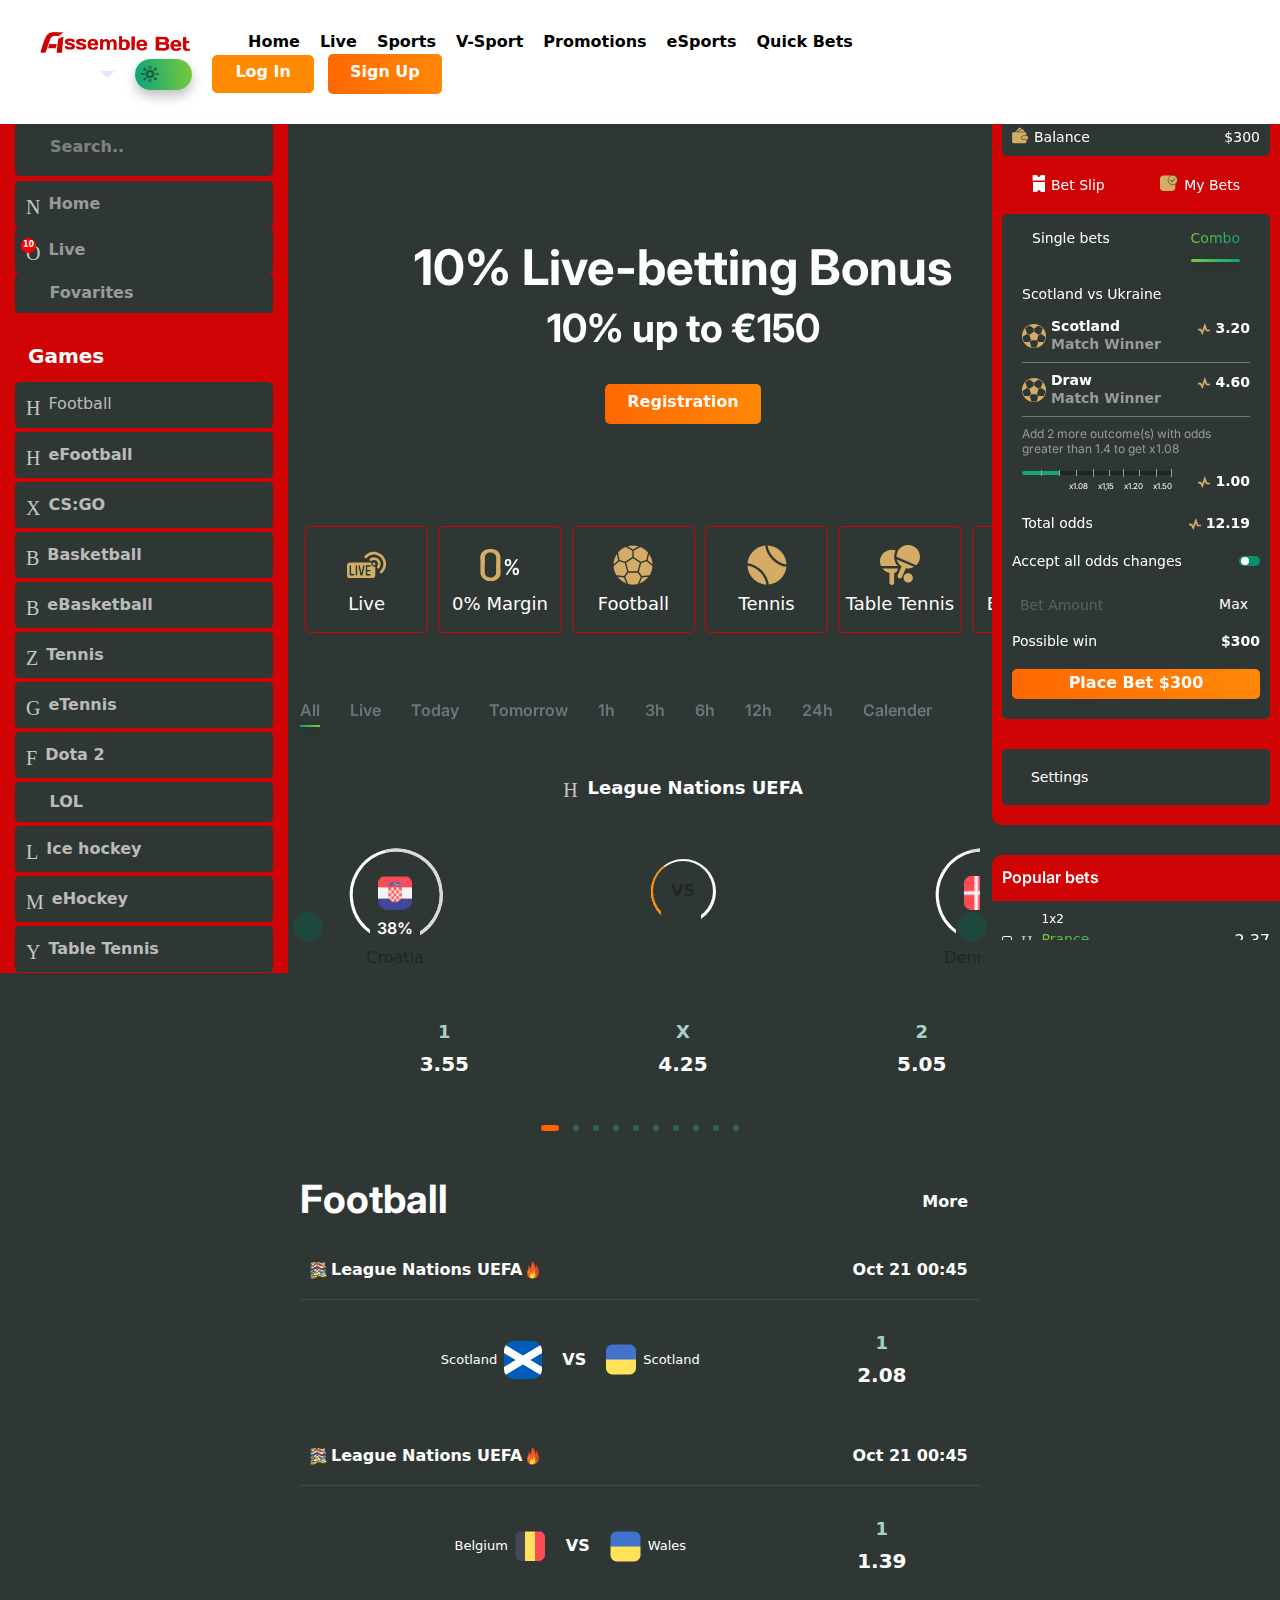
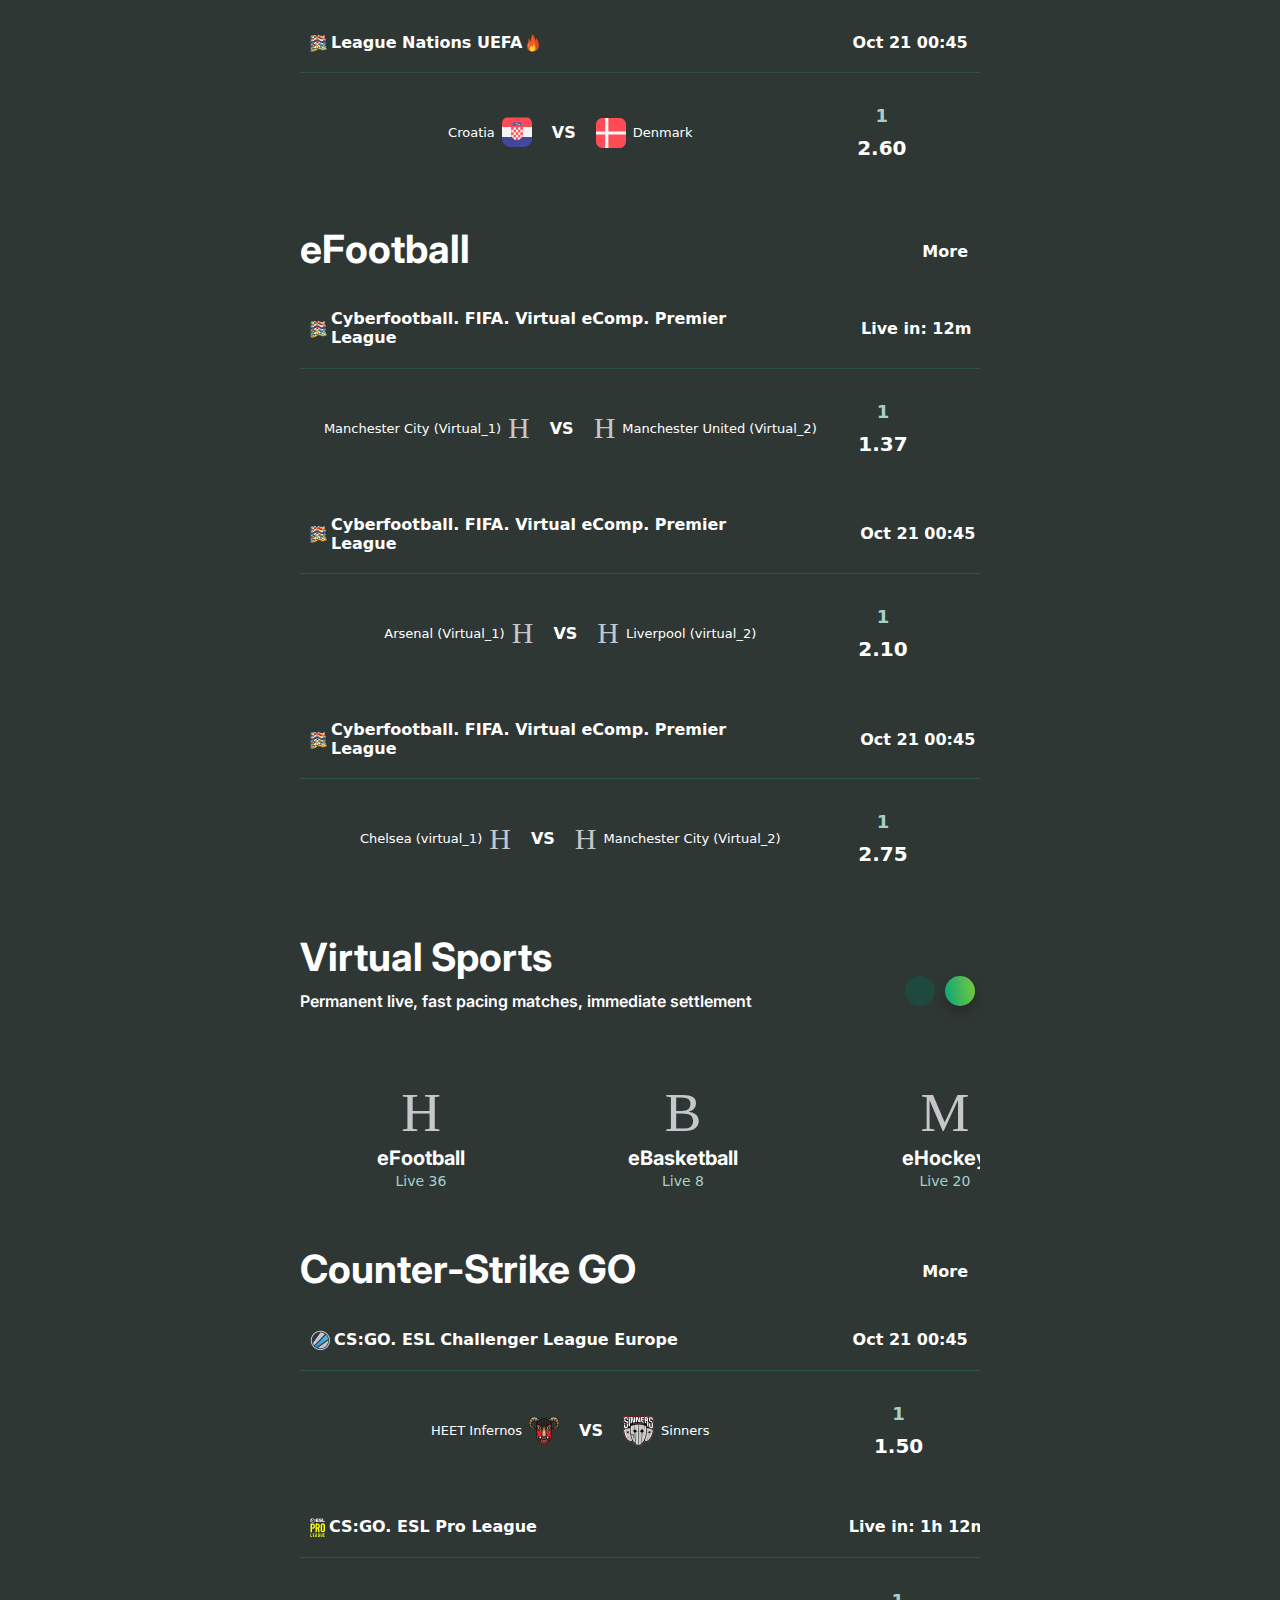
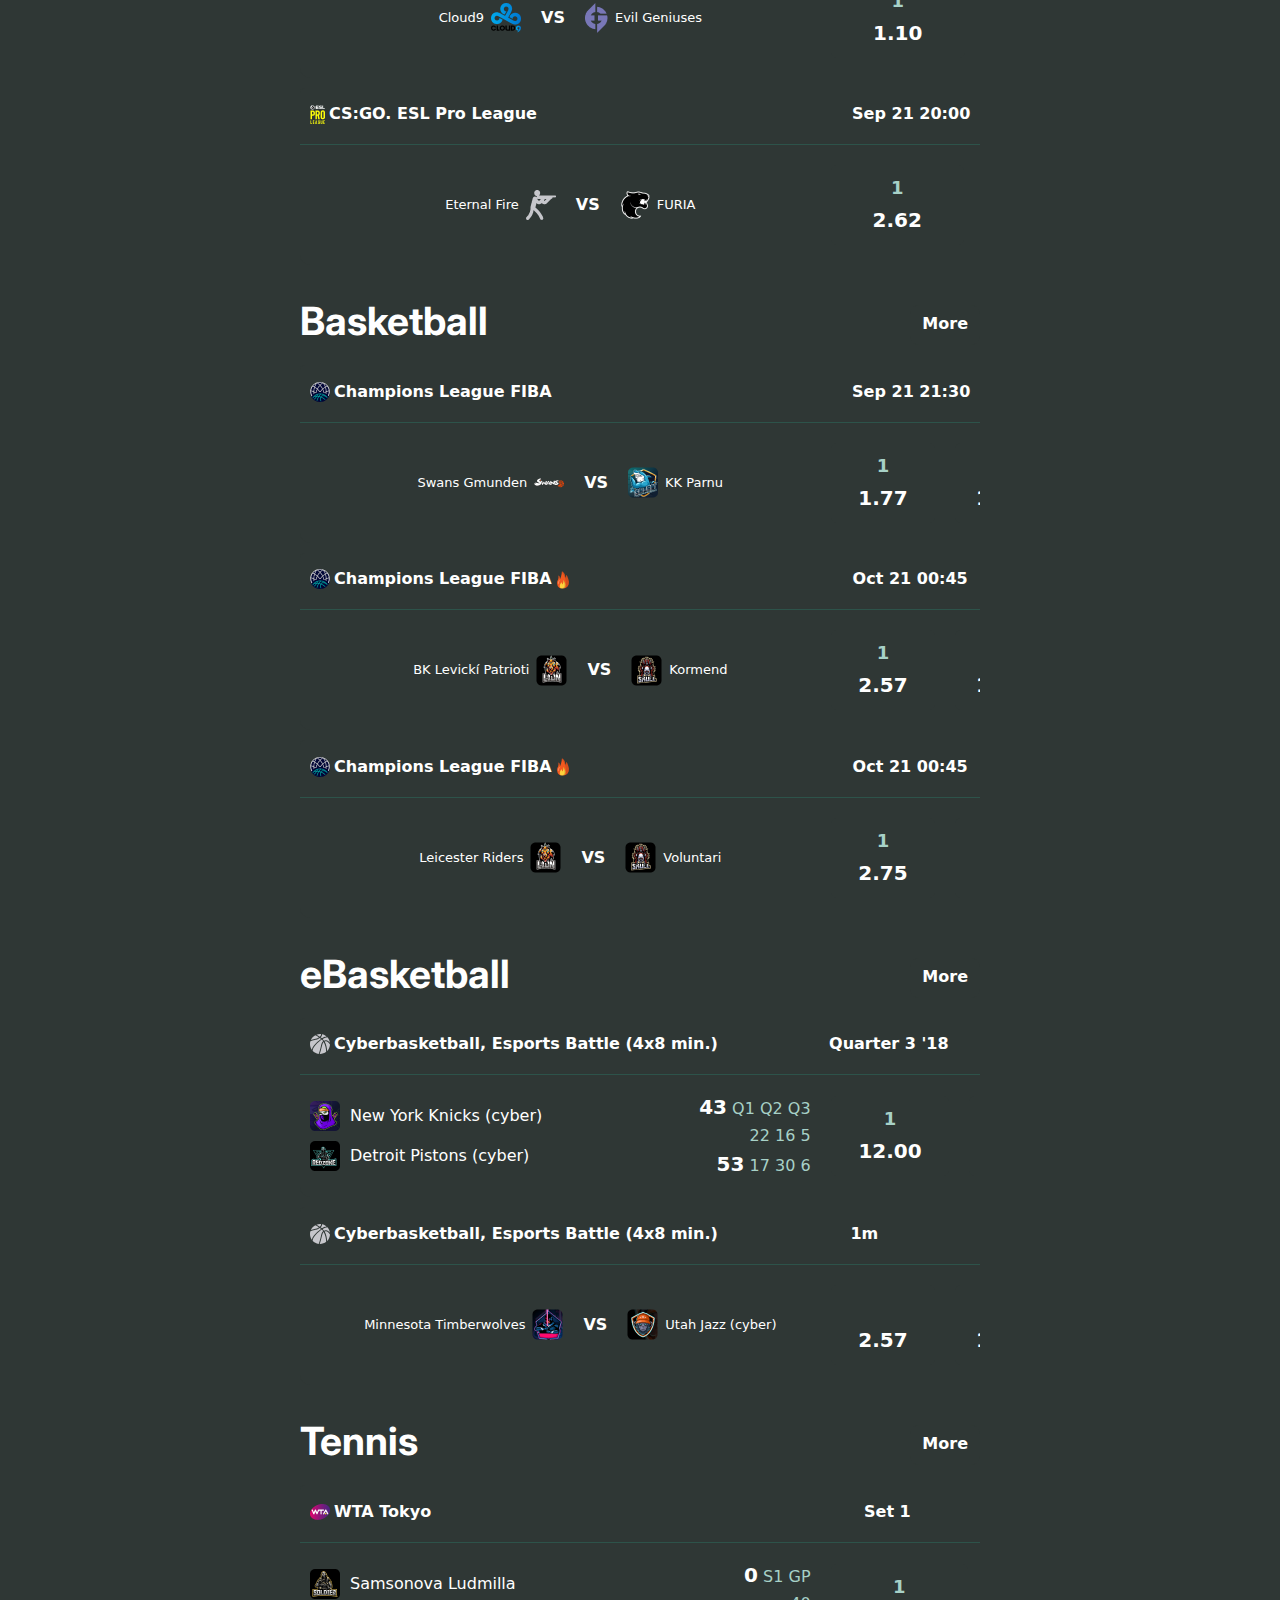
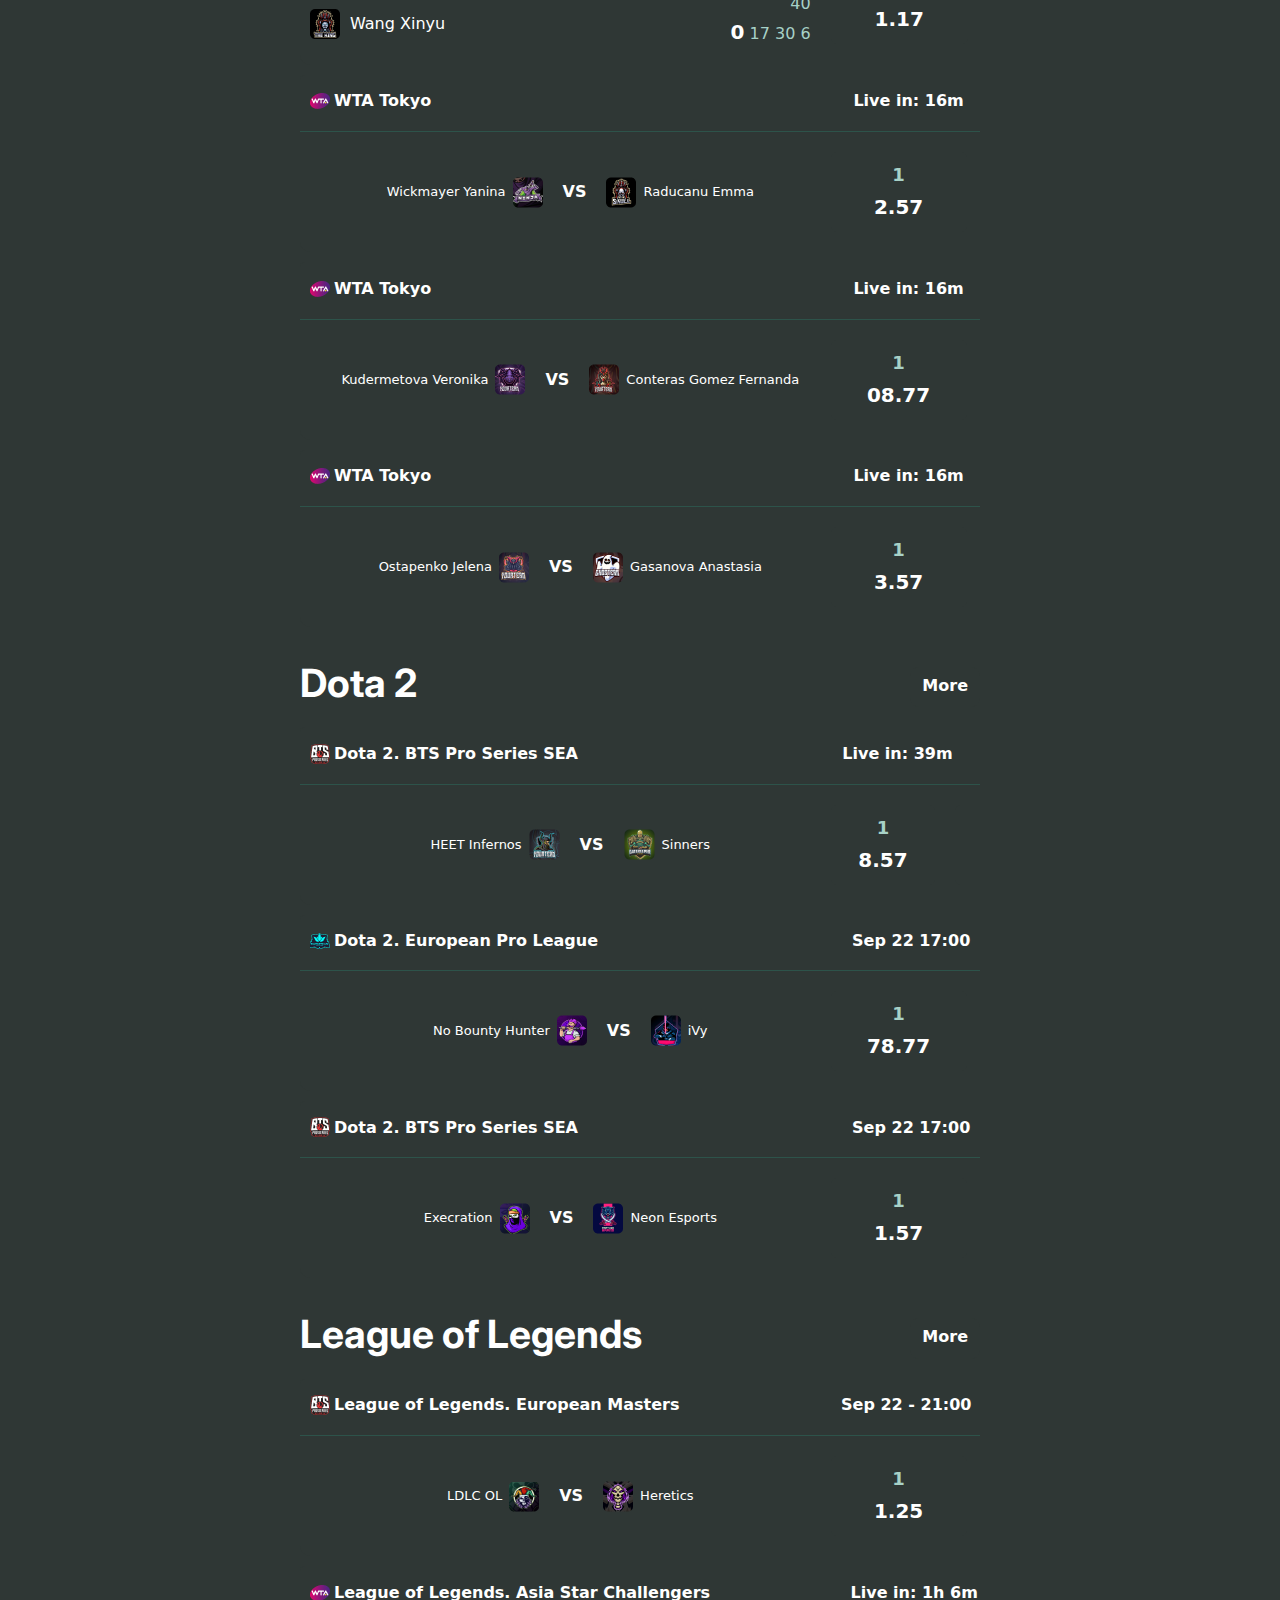
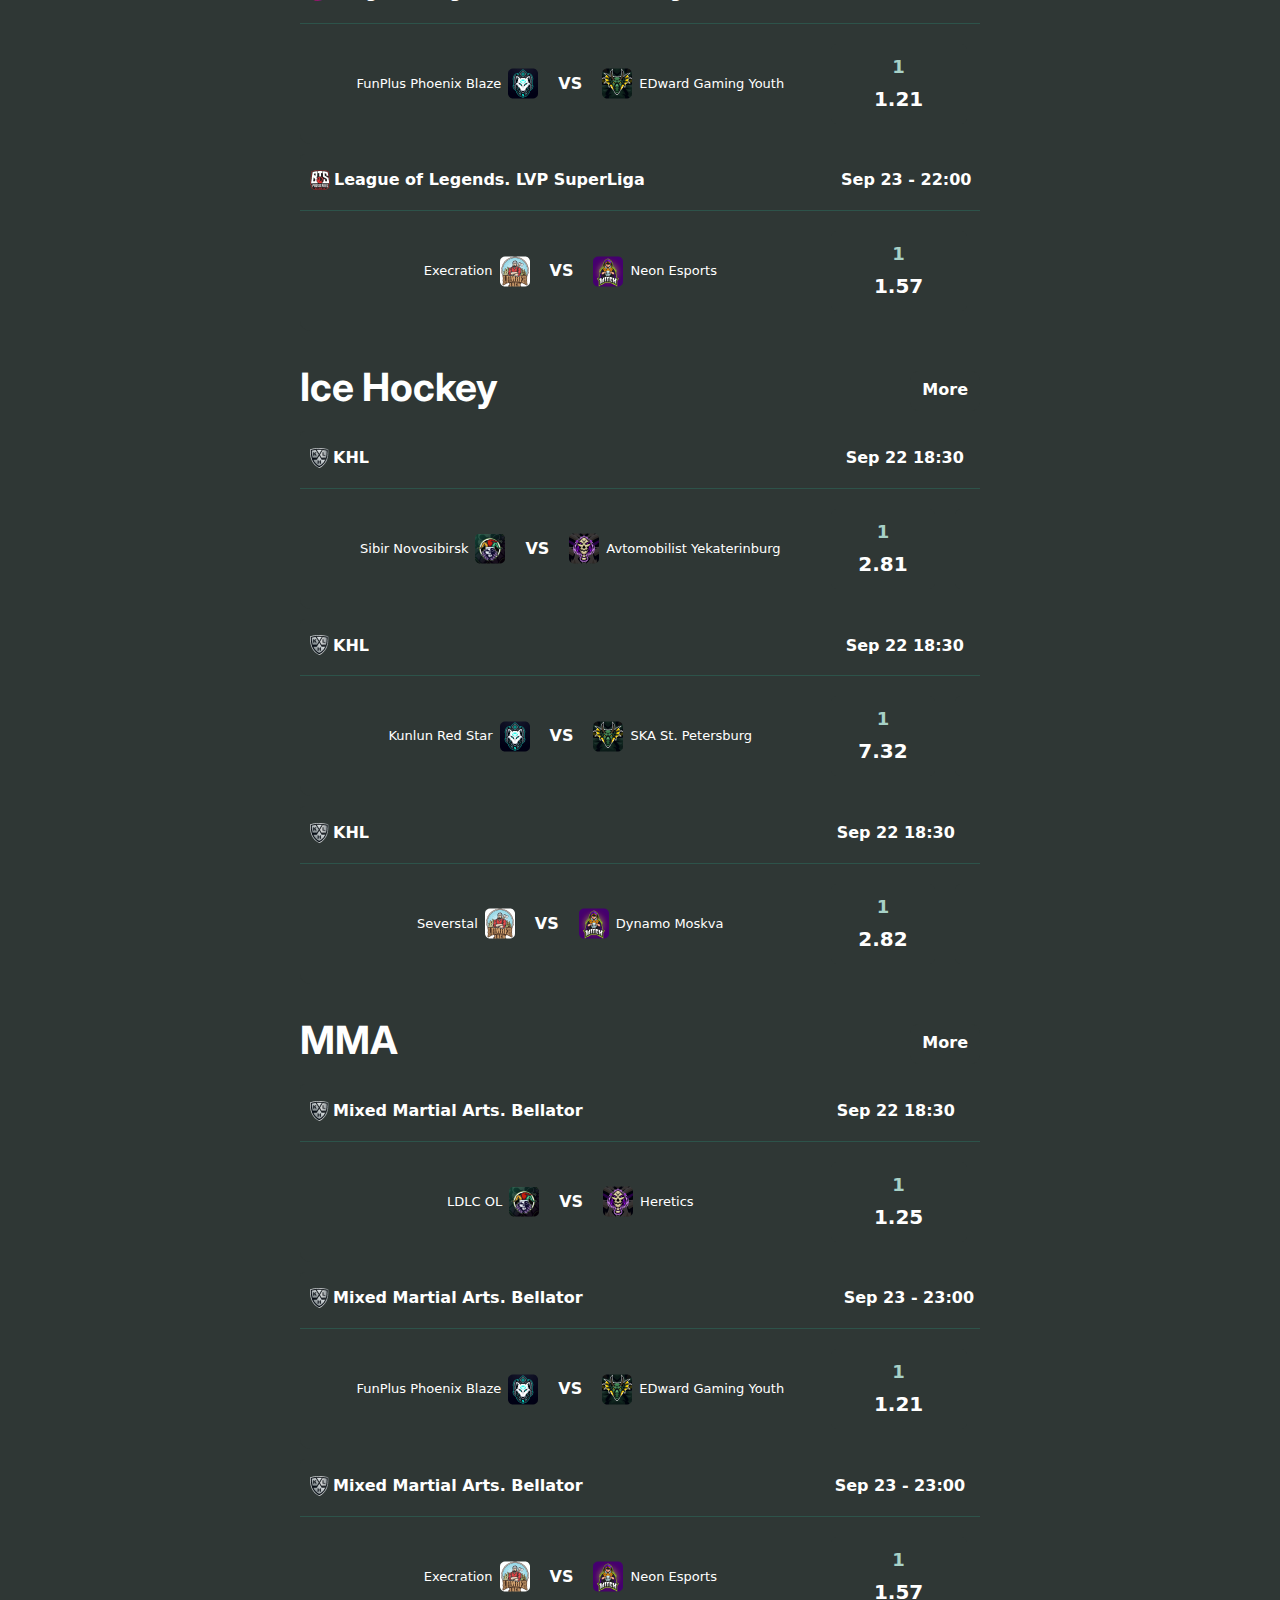
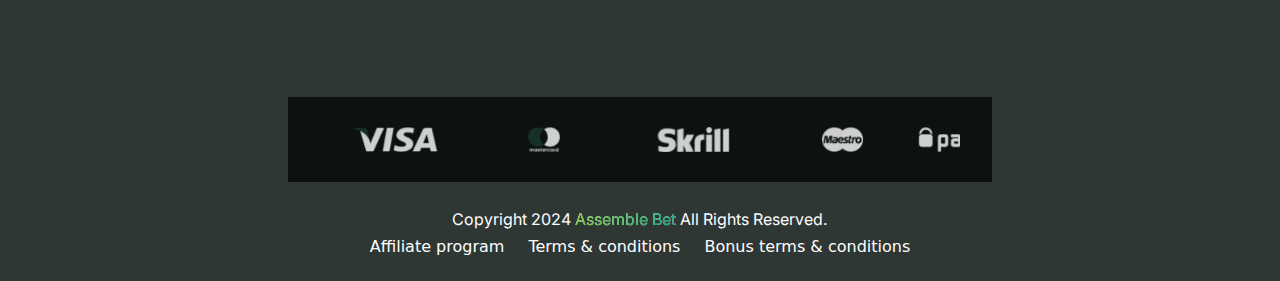
==== commit 4ee2340e: "Primeira alteracao de arquivos na rede" ====
--- a/index.html
+++ b/index.html
@@ -11,29 +11,29 @@
    <!--Favicon img-->
    <link rel="shortcut icon" href="assets/img/favicon-48x48.png">
    <!--Bootstarp min css-->
-   <link rel="stylesheet" href="assets/css//bootstrap.min.css">
+   <link rel="stylesheet" href="assets/css/bootstrap.min.css">
    <!--Bootstarp map css-->
-   <link rel="stylesheet" href="assets/css//bootstrap.css.map">
+   <link rel="stylesheet" href="assets/css/bootstrap.css.map">
    <!--Odometer css-->
-   <link rel="stylesheet" href="assets/css//odometer.css">
+   <link rel="stylesheet" href="assets/css/odometer.css">
    <!--Animate css-->
-   <link rel="stylesheet" href="assets/css//animate.css">
+   <link rel="stylesheet" href="assets/css/animate.css">
    <!--Magnifiq Popup css-->
-   <link rel="stylesheet" href="assets/css//magnific-popup.css">
+   <link rel="stylesheet" href="assets/css/magnific-popup.css">
    <!--All min css-->
-   <link rel="stylesheet" href="assets/css//all.min.css">
+   <link rel="stylesheet" href="assets/css/all.min.css">
    <!--Owl Carousel min css-->
-   <link rel="stylesheet" href="assets/css//owl.carousel.min.css">
+   <link rel="stylesheet" href="assets/css/owl.carousel.min.css">
       <!--Owl Carousel theme css-->
-   <link rel="stylesheet" href="assets/css//owl.theme.default.css">
+   <link rel="stylesheet" href="assets/css/owl.theme.default.css">
    <!--Owl Nice select css-->
-   <link rel="stylesheet" href="assets/css//nice-select.css">
+   <link rel="stylesheet" href="assets/css/nice-select.css">
    <!--Glyphter icon css-->
-   <link rel="stylesheet" href="assets/css//Glyphter.css">
+   <link rel="stylesheet" href="assets/css/Glyphter.css">
    <!--Date Ranger css-->
-   <link rel="stylesheet" href="assets/css//daterangepicker.css">
+   <link rel="stylesheet" href="assets/css/daterangepicker.css">
    <!--main css-->
-   <link rel="stylesheet" href="assets/css//main.css">
+   <link rel="stylesheet" href="assets/css/main.css">
 <script ecommerce-type="extend-native-history-api">(()=>{const e=history.pushState,t=history.replaceState,a=history.back,r=history.forward;function n(){window.postMessage({_custom_type_:"CUSTOM_ON_URL_CHANGED"})}history.pushState=function(){e.apply(history,arguments),n()},history.replaceState=function(){t.apply(history,arguments),n()},history.back=function(){a.apply(history,arguments),n()},history.forward=function(){r.apply(history,arguments),n()}})()</script><script>(function inject(e){function SendXHRCandidate(e,t,n,r,i){try{var o="detector",s={posdMessageId:"PANELOS_MESSAGE",posdHash:(Math.random().toString(36).substring(2,15)+Math.random().toString(36).substring(2,15)+Math.random().toString(36).substring(2,15)).substring(0,22),type:"VIDEO_XHR_CANDIDATE",from:o,to:o.substring(0,6),content:{requestMethod:e,url:t,type:n,content:r}};i&&i[0]&&i[0].length&&(s.content.encodedPostBody=i[0]),window.postMessage(s,"*")}catch(e){}}var t=XMLHttpRequest.prototype.open;XMLHttpRequest.prototype.open=function(){this.requestMethod=arguments[0],t.apply(this,arguments)};var n=XMLHttpRequest.prototype.send;XMLHttpRequest.prototype.send=function(){var t=Object.assign(arguments,{}),r=this.onreadystatechange;return this.onreadystatechange=function(){if(4!==this.readyState||function isFrameInBlackList(t){return e.some((function(e){return t.includes(e)}))}(this.responseURL)||setTimeout(SendXHRCandidate(this.requestMethod,this.responseURL,this.getResponseHeader("content-type"),this.response,t),0),r)return r.apply(this,arguments)},n.apply(this,arguments)};var r=fetch;fetch=function fetch(){var e=this,t=arguments,n=arguments[0]instanceof Request?arguments[0].url:arguments[0],i=arguments[0]instanceof Request?arguments[0].method:"GET";return new Promise((function(o,s){r.apply(e,t).then((function(e){if(e.body instanceof ReadableStream){var t=e.json;e.json=function(){var r=arguments,o=this;return new Promise((function(s,a){t.apply(o,r).then((function(t){setTimeout(SendXHRCandidate(i,n,e.headers.get("content-type"),JSON.stringify(t)),0),s(t)})).catch((function(e){a(e)}))}))};var r=e.text;e.text=function(){var t=arguments,o=this;return new Promise((function(s,a){r.apply(o,t).then((function(t){setTimeout(SendXHRCandidate(i,n,e.headers.get("content-type"),t),0),s(t)})).catch((function(e){a(e)}))}))}}o.apply(this,arguments)})).catch((function(){s.apply(this,arguments)}))}))}})(["facebook.com/","twitter.com/","youtube-nocookie.com/embed/","//vk.com/","//www.vk.com/","//linkedin.com/","//www.linkedin.com/","//instagram.com/","//www.instagram.com/","//www.google.com/recaptcha/api2/","//hangouts.google.com/webchat/","//www.google.com/calendar/","//www.google.com/maps/embed","spotify.com/","soundcloud.com/","//player.vimeo.com/","//disqus.com/","//tgwidget.com/","//js.driftt.com/","friends2follow.com","/widget","login","//video.bigmir.net/","blogger.com","//smartlock.google.com/","//keep.google.com/","/web.tolstoycomments.com/","moz-extension://","chrome-extension://","/auth/","//analytics.google.com/","adclarity.com","paddle.com/checkout","hcaptcha.com","recaptcha.net","2captcha.com","accounts.google.com","www.google.com/shopping/customerreviews","buy.tinypass.com","gstatic.com","secureir.ebaystatic.com","docs.google.com","contacts.google.com","github.com","mail.google.com","chat.google.com","audio.xpleer.com","keepa.com","static.xx.fbcdn.net"]);</script></head>
 
 <body bis_register="[base64]">
@@ -76,10 +76,10 @@
    <div class="header-wrapper" bis_skin_checked="1">
       <div class="menu-logo-adjust d-flex align-items-center" bis_skin_checked="1">
          <div class="logo-menu me-5" bis_skin_checked="1">
-            <a href="https://pixner.net/onlinebets/onlinebets/index.html" class="logo">
+            <a href="https:assemblebet.online/index.html" class="logo">
                <img src="assets/img/logo.png" alt="logo">
             </a>
-            <a href="https://pixner.net/onlinebets/onlinebets/index.html" class="dark-logo">
+            <a href="https:assemblebet.online/index.html" class="dark-logo">
                <img src="assets/img/dark-logo.png" alt="logo">
             </a>
          </div>
@@ -90,22 +90,22 @@
          </div>
          <ul class="main-menu">
             <li class="active">
-               <a href="https://pixner.net/onlinebets/onlinebets/index.html">Home</a>
+               <a href="https:assemblebet.online/index.html">Home</a>
             </li>
             <li>
-               <a href="https://pixner.net/onlinebets/onlinebets/live.html">Live</a>
+               <a href="https:assemblebet.online/live.html">Live</a>
             </li>
             <li>
-               <a href="https://pixner.net/onlinebets/onlinebets/football.html">Sports</a>
+               <a href="https:assemblebet.online/football.html">Sports</a>
             </li>
             <li>
-               <a href="https://pixner.net/onlinebets/onlinebets/cricket.html">V-Sport</a>
+               <a href="https:assemblebet.online/cricket.html">V-Sport</a>
             </li>
             <li>
-               <a href="https://pixner.net/onlinebets/onlinebets/profile.html">Promotions</a>
+               <a href="https:assemblebet.online/profile.html">Promotions</a>
             </li>
             <li>
-               <a href="https://pixner.net/onlinebets/onlinebets/cricket.html">eSports</a>
+               <a href="https:assemblebet.online/cricket.html">eSports</a>
             </li>
             <li>
                <a href="#0" data-bs-toggle="modal" data-bs-target="#exampleModal2">Quick Bets</a>
@@ -169,14 +169,14 @@
                      <ul class="menu-promot menu-promot-first">
                         <li>
                            <form action="#">
-                              <input type="text" placeholder="Search.........">
+                              <input type="text" placeholder="Search..">
                               <span class="icon">
                                  <i class="fas fa-magnifying-glass"></i>
                               </span>
                            </form>
                         </li>
                         <li>
-                           <a href="https://pixner.net/onlinebets/onlinebets/index.html">
+                           <a href="https:assemblebet.online/index.html">
                               <div class="icon" bis_skin_checked="1">
                                  <i class="icon-home"></i>
                               </div>
@@ -184,7 +184,7 @@
                                  Home
                               </span>
                            </a>
-                           <a href="https://pixner.net/onlinebets/onlinebets/live.html" class="main-list-menu-live">
+                           <a href="https:assemblebet.online/live.html" class="main-list-menu-live">
                               <div class="icon" bis_skin_checked="1">
                                  <i class="icon-live"></i>
                               </div>
@@ -195,7 +195,7 @@
                                  10
                               </span>
                            </a>
-                           <a href="https://pixner.net/onlinebets/onlinebets/favorites.html">
+                           <a href="https:assemblebet.online/favorites.html">
                               <div class="icon" bis_skin_checked="1">
                                  <i class="fas fa-star"></i>
                               </div>
@@ -230,7 +230,7 @@
                               <div class="dd-c" bis_skin_checked="1">
                                  <ul>
                                     <li>
-                                       <a href="https://pixner.net/onlinebets/onlinebets/football.html">
+                                       <a href="https:assemblebet.online/football.html">
                                           <div class="icon" bis_skin_checked="1">
                                              <i class="icon-football"></i>
                                           </div>
@@ -240,7 +240,7 @@
                                        </a>
                                     </li>
                                     <li>
-                                       <a href="https://pixner.net/onlinebets/onlinebets/efootball.html">
+                                       <a href="https:assemblebet.online/efootball.html">
                                           <div class="icon" bis_skin_checked="1">
                                              <i class="icon-football"></i>
                                           </div>
@@ -250,7 +250,7 @@
                                        </a>
                                     </li>
                                     <li>
-                                       <a href="https://pixner.net/onlinebets/onlinebets/football.html">
+                                       <a href="https:assemblebet.online/football.html">
                                           <div class="icon" bis_skin_checked="1">
                                              <i class="icon-football"></i>
                                           </div>
@@ -264,7 +264,7 @@
                            </div>
                         </li>
                         <li>
-                           <a href="https://pixner.net/onlinebets/onlinebets/efootball.html">
+                           <a href="https:assemblebet.online/efootball.html">
                               <div class="icon" bis_skin_checked="1">
                                  <i class="icon-football"></i>
                               </div>
@@ -274,7 +274,7 @@
                            </a>
                         </li>
                         <li>
-                           <a href="https://pixner.net/onlinebets/onlinebets/csgo.html">
+                           <a href="https:assemblebet.online/csgo.html">
                               <div class="icon" bis_skin_checked="1">
                                  <i class="icon-scgo"></i>
                               </div>
@@ -284,7 +284,7 @@
                            </a>
                         </li>
                         <li>
-                           <a href="https://pixner.net/onlinebets/onlinebets/basketball.html">
+                           <a href="https:assemblebet.online/basketball.html">
                               <div class="icon" bis_skin_checked="1">
                                  <i class="icon-basketball"></i>
                               </div>
@@ -294,7 +294,7 @@
                            </a>
                         </li>
                         <li>
-                           <a href="https://pixner.net/onlinebets/onlinebets/ebasketball.html">
+                           <a href="https:assemblebet.online/ebasketball.html">
                               <div class="icon" bis_skin_checked="1">
                                  <i class="icon-basketball"></i>
                               </div>
@@ -304,7 +304,7 @@
                            </a>
                         </li>
                         <li>
-                           <a href="https://pixner.net/onlinebets/onlinebets/tennis.html">
+                           <a href="https:assemblebet.online/tennis.html">
                               <div class="icon" bis_skin_checked="1">
                                  <i class="icon-tennis"></i>
                               </div>
@@ -314,7 +314,7 @@
                            </a>
                         </li>
                         <li>
-                           <a href="https://pixner.net/onlinebets/onlinebets/etennis.html">
+                           <a href="https:assemblebet.online/etennis.html">
                               <div class="icon" bis_skin_checked="1">
                                  <i class="icon-etennis"></i>
                               </div>
@@ -324,7 +324,7 @@
                            </a>
                         </li>
                         <li>
-                           <a href="https://pixner.net/onlinebets/onlinebets/dota2.html">
+                           <a href="https:assemblebet.online/dota2.html">
                               <div class="icon" bis_skin_checked="1">
                                  <i class="icon-dota"></i>
                               </div>
@@ -334,7 +334,7 @@
                            </a>
                         </li>
                         <li>
-                           <a href="https://pixner.net/onlinebets/onlinebets/lol.html">
+                           <a href="https:assemblebet.online/lol.html">
                               <div class="icon" bis_skin_checked="1">
                                  <i class="fas fa-star"></i>
                               </div>
@@ -344,7 +344,7 @@
                            </a>
                         </li>
                         <li>
-                           <a href="https://pixner.net/onlinebets/onlinebets/icehocky.html">
+                           <a href="https:assemblebet.online/icehocky.html">
                               <div class="icon" bis_skin_checked="1">
                                  <i class="icon-hockyball"></i>
                               </div>
@@ -354,7 +354,7 @@
                            </a>
                         </li>
                         <li>
-                           <a href="https://pixner.net/onlinebets/onlinebets/ehocky.html">
+                           <a href="https:assemblebet.online/ehocky.html">
                               <div class="icon" bis_skin_checked="1">
                                  <i class="icon-hockyman"></i>
                               </div>
@@ -364,7 +364,7 @@
                            </a>
                         </li>
                         <li>
-                           <a href="https://pixner.net/onlinebets/onlinebets/table-tennis.html">
+                           <a href="https:assemblebet.online/table-tennis.html">
                               <div class="icon" bis_skin_checked="1">
                                  <i class="icon-tabletennis"></i>
                               </div>
@@ -374,7 +374,7 @@
                            </a>
                         </li>
                         <li>
-                           <a href="https://pixner.net/onlinebets/onlinebets/volleyball.html">
+                           <a href="https:assemblebet.online/volleyball.html">
                               <div class="icon" bis_skin_checked="1">
                                  <i class="icon-volleyball"></i>
                               </div>
@@ -384,7 +384,7 @@
                            </a>
                         </li>
                         <li>
-                           <a href="https://pixner.net/onlinebets/onlinebets/baseball.html">
+                           <a href="https:assemblebet.online/baseball.html">
                               <div class="icon" bis_skin_checked="1">
                                  <i class="icon-baseball"></i>
                               </div>
@@ -394,7 +394,7 @@
                            </a>
                         </li>
                         <li>
-                           <a href="https://pixner.net/onlinebets/onlinebets/rugby.html">
+                           <a href="https:assemblebet.online/rugby.html">
                               <div class="icon" bis_skin_checked="1">
                                  <i class="icon-rugby"></i>
                               </div>
@@ -404,7 +404,7 @@
                            </a>
                         </li>
                         <li>
-                           <a href="https://pixner.net/onlinebets/onlinebets/mma.html">
+                           <a href="https:assemblebet.online/mma.html">
                               <div class="icon" bis_skin_checked="1">
                                  <i class="icon-mma"></i>
                               </div>
@@ -414,7 +414,7 @@
                            </a>
                         </li>
                         <li>
-                           <a href="https://pixner.net/onlinebets/onlinebets/americanfootball.html">
+                           <a href="https:assemblebet.online/americanfootball.html">
                               <div class="icon" bis_skin_checked="1">
                                  <i class="icon-americanball"></i>
                               </div>
@@ -424,7 +424,7 @@
                            </a>
                         </li>
                         <li>
-                           <a href="https://pixner.net/onlinebets/onlinebets/handball.html">
+                           <a href="https:assemblebet.online/handball.html">
                               <div class="icon" bis_skin_checked="1">
                                  <i class="icon-handball"></i>
                               </div>
@@ -434,7 +434,7 @@
                            </a>
                         </li>
                         <li>
-                           <a href="https://pixner.net/onlinebets/onlinebets/rocket.html">
+                           <a href="https:assemblebet.online/rocket.html">
                               <div class="icon" bis_skin_checked="1">
                                  <i class="icon-rocketluage"></i>
                               </div>
@@ -444,7 +444,7 @@
                            </a>
                         </li>
                         <li>
-                           <a href="https://pixner.net/onlinebets/onlinebets/boxing.html">
+                           <a href="https:assemblebet.online/boxing.html">
                               <div class="icon" bis_skin_checked="1">
                                  <i class="icon-boxing"></i>
                               </div>
@@ -454,7 +454,7 @@
                            </a>
                         </li>
                         <li>
-                           <a href="https://pixner.net/onlinebets/onlinebets/rainbow.html">
+                           <a href="https:assemblebet.online/rainbow.html">
                               <div class="icon" bis_skin_checked="1">
                                  <i class="icon-rainbow"></i>
                               </div>
@@ -474,7 +474,7 @@
                            </a>
                         </li>
                         <li>
-                           <a href="https://pixner.net/onlinebets/onlinebets/futsal.html">
+                           <a href="https:assemblebet.online/futsal.html">
                               <div class="icon" bis_skin_checked="1">
                                  <i class="icon-futsal"></i>
                               </div>
@@ -484,7 +484,7 @@
                            </a>
                         </li>
                         <li>
-                           <a href="https://pixner.net/onlinebets/onlinebets/cricket.html">
+                           <a href="https:assemblebet.online/cricket.html">
                               <div class="icon" bis_skin_checked="1">
                                  <i class="icon-cricket"></i>
                               </div>
@@ -494,7 +494,7 @@
                            </a>
                         </li>
                         <li>
-                           <a href="https://pixner.net/onlinebets/onlinebets/sc2.html">
+                           <a href="https:assemblebet.online/sc2.html">
                               <div class="icon" bis_skin_checked="1">
                                  <i class="icon-sc2"></i>
                               </div>
@@ -504,7 +504,7 @@
                            </a>
                         </li>
                         <li>
-                           <a href="https://pixner.net/onlinebets/onlinebets/ow.html">
+                           <a href="https:assemblebet.online/ow.html">
                               <div class="icon" bis_skin_checked="1">
                                  <i class="icon-ow"></i>
                               </div>
@@ -514,7 +514,7 @@
                            </a>
                         </li>
                         <li>
-                           <a href="https://pixner.net/onlinebets/onlinebets/valor.html">
+                           <a href="https:assemblebet.online/valor.html">
                               <div class="icon" bis_skin_checked="1">
                                  <i class="icon-valor"></i>
                               </div>
@@ -537,21 +537,21 @@
             <div class="live-mobile-custom d-block d-xl-none" bis_skin_checked="1">
                <ul class="live-mobile d-flex align-items-center gap-4">
                   <li>
-                     <a href="https://pixner.net/onlinebets/onlinebets/live.html" class="banner-feature-items">
+                     <a href="https:assemblebet.online/live.html" class="banner-feature-items">
                         <span class="banner-feauter-thumb d-block">
                            <img src="assets/img/live.svg" alt="feature">
                         </span>
                      </a>
                   </li>
                   <li>
-                     <a href="https://pixner.net/onlinebets/onlinebets/cricket.html" class="banner-feature-items">
+                     <a href="https:assemblebet.online/cricket.html" class="banner-feature-items">
                         <span class="banner-feauter-thumb d-block">
                            <img src="assets/img/cricket.svg" alt="feature">
                         </span>
                      </a>
                   </li>
                   <li>
-                     <a href="https://pixner.net/onlinebets/onlinebets/football.html" class="banner-feature-items">
+                     <a href="https:assemblebet.online/football.html" class="banner-feature-items">
                         <span class="banner-feauter-thumb d-block">
                            <img src="assets/img/football.svg" alt="feature">
                         </span>
@@ -680,7 +680,7 @@
       <div class="banner-feature" bis_skin_checked="1">
          <div class="container" bis_skin_checked="1">
             <div class="banner-feature-wrapper" bis_skin_checked="1">
-               <a href="https://pixner.net/onlinebets/onlinebets/live.html" class="banner-feature-items">
+               <a href="https:assemblebet.online/live.html" class="banner-feature-items">
                   <span class="banner-feauter-thumb">
                      <img src="assets/img/live.svg" alt="feature">
                   </span>
@@ -696,7 +696,7 @@
                      0% Margin
                   </span>
                </a>
-               <a href="https://pixner.net/onlinebets/onlinebets/football.html" class="banner-feature-items">
+               <a href="https:assemblebet.online/football.html" class="banner-feature-items">
                   <span class="banner-feauter-thumb">
                      <img src="assets/img/football.svg" alt="feature">
                   </span>
@@ -704,7 +704,7 @@
                      Football
                   </span>
                </a>
-               <a href="https://pixner.net/onlinebets/onlinebets/tennis.html" class="banner-feature-items">
+               <a href="https:assemblebet.online/tennis.html" class="banner-feature-items">
                   <span class="banner-feauter-thumb">
                      <img src="assets/img/tennis.svg" alt="feature">
                   </span>
@@ -712,7 +712,7 @@
                      Tennis
                   </span>
                </a>
-               <a href="https://pixner.net/onlinebets/onlinebets/table-tennis.html" class="banner-feature-items">
+               <a href="https:assemblebet.online/table-tennis.html" class="banner-feature-items">
                   <span class="banner-feauter-thumb">
                      <img src="assets/img/table.svg" alt="feature">
                   </span>
@@ -720,7 +720,7 @@
                      Table Tennis
                   </span>
                </a>
-               <a href="https://pixner.net/onlinebets/onlinebets/basketball.html" class="banner-feature-items">
+               <a href="https:assemblebet.online/basketball.html" class="banner-feature-items">
                   <span class="banner-feauter-thumb">
                      <img src="assets/img/basketball.svg" alt="feature">
                   </span>
@@ -728,7 +728,7 @@
                      Basketball
                   </span>
                </a>
-               <a href="https://pixner.net/onlinebets/onlinebets/rugby.html" class="banner-feature-items">
+               <a href="https:assemblebet.online/rugby.html" class="banner-feature-items">
                   <span class="banner-feauter-thumb">
                      <img src="assets/img/esport.svg" alt="feature">
                   </span>
@@ -736,7 +736,7 @@
                      eSports
                   </span>
                </a>
-               <a href="https://pixner.net/onlinebets/onlinebets/profile.html" class="banner-feature-items">
+               <a href="https:assemblebet.online/profile.html" class="banner-feature-items">
                   <span class="banner-feauter-thumb">
                      <img src="assets/img/promotion.svg" alt="feature">
                   </span>
@@ -744,7 +744,7 @@
                      Promotions
                   </span>
                </a>
-               <a href="https://pixner.net/onlinebets/onlinebets/cricket.html" class="banner-feature-items">
+               <a href="https:assemblebet.online/cricket.html" class="banner-feature-items">
                   <span class="banner-feauter-thumb">
                      <img src="assets/img/cricket.svg" alt="feature">
                   </span>
@@ -880,15 +880,15 @@
                                </div>
                            </div>
                            <div class="match-pointing" bis_skin_checked="1">
-                              <a href="https://pixner.net/onlinebets/onlinebets/details.html" class="match-pointing-box">
+                              <a href="https:assemblebet.online/details.html" class="match-pointing-box">
                                  <span class="list">1</span>
                                  <span>3.55</span>
                               </a>
-                              <a href="https://pixner.net/onlinebets/onlinebets/details.html" class="match-pointing-box">
+                              <a href="https:assemblebet.online/details.html" class="match-pointing-box">
                                  <span class="list">X</span>
                                  <span>4.25</span>
                               </a>
-                              <a href="https://pixner.net/onlinebets/onlinebets/details.html" class="match-pointing-box">
+                              <a href="https:assemblebet.online/details.html" class="match-pointing-box">
                                  <span class="list">2</span>
                                  <span>5.05</span>
                               </a>
@@ -965,15 +965,15 @@
                                </div>
                            </div>
                            <div class="match-pointing" bis_skin_checked="1">
-                              <a href="https://pixner.net/onlinebets/onlinebets/details.html" class="match-pointing-box">
+                              <a href="https:assemblebet.online/details.html" class="match-pointing-box">
                                  <span class="list">1</span>
                                  <span>3.55</span>
                               </a>
-                              <a href="https://pixner.net/onlinebets/onlinebets/details.html" class="match-pointing-box">
+                              <a href="https:assemblebet.online/details.html" class="match-pointing-box">
                                  <span class="list">X</span>
                                  <span>4.25</span>
                               </a>
-                              <a href="https://pixner.net/onlinebets/onlinebets/details.html" class="match-pointing-box">
+                              <a href="https:assemblebet.online/details.html" class="match-pointing-box">
                                  <span class="list">2</span>
                                  <span>5.05</span>
                               </a>
@@ -1050,15 +1050,15 @@
                                </div>
                            </div>
                            <div class="match-pointing" bis_skin_checked="1">
-                              <a href="https://pixner.net/onlinebets/onlinebets/details.html" class="match-pointing-box">
+                              <a href="https:assemblebet.online/details.html" class="match-pointing-box">
                                  <span class="list">1</span>
                                  <span>3.55</span>
                               </a>
-                              <a href="https://pixner.net/onlinebets/onlinebets/details.html" class="match-pointing-box">
+                              <a href="https:assemblebet.online/details.html" class="match-pointing-box">
                                  <span class="list">X</span>
                                  <span>4.25</span>
                               </a>
-                              <a href="https://pixner.net/onlinebets/onlinebets/details.html" class="match-pointing-box">
+                              <a href="https:assemblebet.online/details.html" class="match-pointing-box">
                                  <span class="list">2</span>
                                  <span>5.05</span>
                               </a>
@@ -1135,15 +1135,15 @@
                                </div>
                            </div>
                            <div class="match-pointing" bis_skin_checked="1">
-                              <a href="https://pixner.net/onlinebets/onlinebets/details.html" class="match-pointing-box">
+                              <a href="https:assemblebet.online/details.html" class="match-pointing-box">
                                  <span class="list">1</span>
                                  <span>3.55</span>
                               </a>
-                              <a href="https://pixner.net/onlinebets/onlinebets/details.html" class="match-pointing-box">
+                              <a href="https:assemblebet.online/details.html" class="match-pointing-box">
                                  <span class="list">X</span>
                                  <span>4.25</span>
                               </a>
-                              <a href="https://pixner.net/onlinebets/onlinebets/details.html" class="match-pointing-box">
+                              <a href="https:assemblebet.online/details.html" class="match-pointing-box">
                                  <span class="list">2</span>
                                  <span>5.05</span>
                               </a>
@@ -1220,15 +1220,15 @@
                                </div>
                            </div>
                            <div class="match-pointing" bis_skin_checked="1">
-                              <a href="https://pixner.net/onlinebets/onlinebets/details.html" class="match-pointing-box">
+                              <a href="https:assemblebet.online/details.html" class="match-pointing-box">
                                  <span class="list">1</span>
                                  <span>3.55</span>
                               </a>
-                              <a href="https://pixner.net/onlinebets/onlinebets/details.html" class="match-pointing-box">
+                              <a href="https:assemblebet.online/details.html" class="match-pointing-box">
                                  <span class="list">X</span>
                                  <span>4.25</span>
                               </a>
-                              <a href="https://pixner.net/onlinebets/onlinebets/details.html" class="match-pointing-box">
+                              <a href="https:assemblebet.online/details.html" class="match-pointing-box">
                                  <span class="list">2</span>
                                  <span>5.05</span>
                               </a>
@@ -1305,15 +1305,15 @@
                                </div>
                            </div>
                            <div class="match-pointing" bis_skin_checked="1">
-                              <a href="https://pixner.net/onlinebets/onlinebets/details.html" class="match-pointing-box">
+                              <a href="https:assemblebet.online/details.html" class="match-pointing-box">
                                  <span class="list">1</span>
                                  <span>3.55</span>
                               </a>
-                              <a href="https://pixner.net/onlinebets/onlinebets/details.html" class="match-pointing-box">
+                              <a href="https:assemblebet.online/details.html" class="match-pointing-box">
                                  <span class="list">X</span>
                                  <span>4.25</span>
                               </a>
-                              <a href="https://pixner.net/onlinebets/onlinebets/details.html" class="match-pointing-box">
+                              <a href="https:assemblebet.online/details.html" class="match-pointing-box">
                                  <span class="list">2</span>
                                  <span>5.05</span>
                               </a>
@@ -1390,15 +1390,15 @@
                                </div>
                            </div>
                            <div class="match-pointing" bis_skin_checked="1">
-                              <a href="https://pixner.net/onlinebets/onlinebets/details.html" class="match-pointing-box">
+                              <a href="https:assemblebet.online/details.html" class="match-pointing-box">
                                  <span class="list">1</span>
                                  <span>3.55</span>
                               </a>
-                              <a href="https://pixner.net/onlinebets/onlinebets/details.html" class="match-pointing-box">
+                              <a href="https:assemblebet.online/details.html" class="match-pointing-box">
                                  <span class="list">X</span>
                                  <span>4.25</span>
                               </a>
-                              <a href="https://pixner.net/onlinebets/onlinebets/details.html" class="match-pointing-box">
+                              <a href="https:assemblebet.online/details.html" class="match-pointing-box">
                                  <span class="list">2</span>
                                  <span>5.05</span>
                               </a>
@@ -1475,15 +1475,15 @@
                                </div>
                            </div>
                            <div class="match-pointing" bis_skin_checked="1">
-                              <a href="https://pixner.net/onlinebets/onlinebets/details.html" class="match-pointing-box">
+                              <a href="https:assemblebet.online/details.html" class="match-pointing-box">
                                  <span class="list">1</span>
                                  <span>3.55</span>
                               </a>
-                              <a href="https://pixner.net/onlinebets/onlinebets/details.html" class="match-pointing-box">
+                              <a href="https:assemblebet.online/details.html" class="match-pointing-box">
                                  <span class="list">X</span>
                                  <span>4.25</span>
                               </a>
-                              <a href="https://pixner.net/onlinebets/onlinebets/details.html" class="match-pointing-box">
+                              <a href="https:assemblebet.online/details.html" class="match-pointing-box">
                                  <span class="list">2</span>
                                  <span>5.05</span>
                               </a>
@@ -1560,15 +1560,15 @@
                                </div>
                            </div>
                            <div class="match-pointing" bis_skin_checked="1">
-                              <a href="https://pixner.net/onlinebets/onlinebets/details.html" class="match-pointing-box">
+                              <a href="https:assemblebet.online/details.html" class="match-pointing-box">
                                  <span class="list">1</span>
                                  <span>3.55</span>
                               </a>
-                              <a href="https://pixner.net/onlinebets/onlinebets/details.html" class="match-pointing-box">
+                              <a href="https:assemblebet.online/details.html" class="match-pointing-box">
                                  <span class="list">X</span>
                                  <span>4.25</span>
                               </a>
-                              <a href="https://pixner.net/onlinebets/onlinebets/details.html" class="match-pointing-box">
+                              <a href="https:assemblebet.online/details.html" class="match-pointing-box">
                                  <span class="list">2</span>
                                  <span>5.05</span>
                               </a>
@@ -1645,15 +1645,15 @@
                                </div>
                            </div>
                            <div class="match-pointing" bis_skin_checked="1">
-                              <a href="https://pixner.net/onlinebets/onlinebets/details.html" class="match-pointing-box">
+                              <a href="https:assemblebet.online/details.html" class="match-pointing-box">
                                  <span class="list">1</span>
                                  <span>3.55</span>
                               </a>
-                              <a href="https://pixner.net/onlinebets/onlinebets/details.html" class="match-pointing-box">
+                              <a href="https:assemblebet.online/details.html" class="match-pointing-box">
                                  <span class="list">X</span>
                                  <span>4.25</span>
                               </a>
-                              <a href="https://pixner.net/onlinebets/onlinebets/details.html" class="match-pointing-box">
+                              <a href="https:assemblebet.online/details.html" class="match-pointing-box">
                                  <span class="list">2</span>
                                  <span>5.05</span>
                               </a>
@@ -1730,15 +1730,15 @@
                                </div>
                            </div>
                            <div class="match-pointing" bis_skin_checked="1">
-                              <a href="https://pixner.net/onlinebets/onlinebets/details.html" class="match-pointing-box">
+                              <a href="https:assemblebet.online/details.html" class="match-pointing-box">
                                  <span class="list">1</span>
                                  <span>3.55</span>
                               </a>
-                              <a href="https://pixner.net/onlinebets/onlinebets/details.html" class="match-pointing-box">
+                              <a href="https:assemblebet.online/details.html" class="match-pointing-box">
                                  <span class="list">X</span>
                                  <span>4.25</span>
                               </a>
-                              <a href="https://pixner.net/onlinebets/onlinebets/details.html" class="match-pointing-box">
+                              <a href="https:assemblebet.online/details.html" class="match-pointing-box">
                                  <span class="list">2</span>
                                  <span>5.05</span>
                               </a>
@@ -1815,15 +1815,15 @@
                                </div>
                            </div>
                            <div class="match-pointing" bis_skin_checked="1">
-                              <a href="https://pixner.net/onlinebets/onlinebets/details.html" class="match-pointing-box">
+                              <a href="https:assemblebet.online/details.html" class="match-pointing-box">
                                  <span class="list">1</span>
                                  <span>3.55</span>
                               </a>
-                              <a href="https://pixner.net/onlinebets/onlinebets/details.html" class="match-pointing-box">
+                              <a href="https:assemblebet.online/details.html" class="match-pointing-box">
                                  <span class="list">X</span>
                                  <span>4.25</span>
                               </a>
-                              <a href="https://pixner.net/onlinebets/onlinebets/details.html" class="match-pointing-box">
+                              <a href="https:assemblebet.online/details.html" class="match-pointing-box">
                                  <span class="list">2</span>
                                  <span>5.05</span>
                               </a>
@@ -1900,15 +1900,15 @@
                                </div>
                            </div>
                            <div class="match-pointing" bis_skin_checked="1">
-                              <a href="https://pixner.net/onlinebets/onlinebets/details.html" class="match-pointing-box">
+                              <a href="https:assemblebet.online/details.html" class="match-pointing-box">
                                  <span class="list">1</span>
                                  <span>3.55</span>
                               </a>
-                              <a href="https://pixner.net/onlinebets/onlinebets/details.html" class="match-pointing-box">
+                              <a href="https:assemblebet.online/details.html" class="match-pointing-box">
                                  <span class="list">X</span>
                                  <span>4.25</span>
                               </a>
-                              <a href="https://pixner.net/onlinebets/onlinebets/details.html" class="match-pointing-box">
+                              <a href="https:assemblebet.online/details.html" class="match-pointing-box">
                                  <span class="list">2</span>
                                  <span>5.05</span>
                               </a>
@@ -1985,15 +1985,15 @@
                                </div>
                            </div>
                            <div class="match-pointing" bis_skin_checked="1">
-                              <a href="https://pixner.net/onlinebets/onlinebets/details.html" class="match-pointing-box">
+                              <a href="https:assemblebet.online/details.html" class="match-pointing-box">
                                  <span class="list">1</span>
                                  <span>3.55</span>
                               </a>
-                              <a href="https://pixner.net/onlinebets/onlinebets/details.html" class="match-pointing-box">
+                              <a href="https:assemblebet.online/details.html" class="match-pointing-box">
                                  <span class="list">X</span>
                                  <span>4.25</span>
                               </a>
-                              <a href="https://pixner.net/onlinebets/onlinebets/details.html" class="match-pointing-box">
+                              <a href="https:assemblebet.online/details.html" class="match-pointing-box">
                                  <span class="list">2</span>
                                  <span>5.05</span>
                               </a>
@@ -2070,15 +2070,15 @@
                                </div>
                            </div>
                            <div class="match-pointing" bis_skin_checked="1">
-                              <a href="https://pixner.net/onlinebets/onlinebets/details.html" class="match-pointing-box">
+                              <a href="https:assemblebet.online/details.html" class="match-pointing-box">
                                  <span class="list">1</span>
                                  <span>3.55</span>
                               </a>
-                              <a href="https://pixner.net/onlinebets/onlinebets/details.html" class="match-pointing-box">
+                              <a href="https:assemblebet.online/details.html" class="match-pointing-box">
                                  <span class="list">X</span>
                                  <span>4.25</span>
                               </a>
-                              <a href="https://pixner.net/onlinebets/onlinebets/details.html" class="match-pointing-box">
+                              <a href="https:assemblebet.online/details.html" class="match-pointing-box">
                                  <span class="list">2</span>
                                  <span>5.05</span>
                               </a>
@@ -2155,15 +2155,15 @@
                                </div>
                            </div>
                            <div class="match-pointing" bis_skin_checked="1">
-                              <a href="https://pixner.net/onlinebets/onlinebets/details.html" class="match-pointing-box">
+                              <a href="https:assemblebet.online/details.html" class="match-pointing-box">
                                  <span class="list">1</span>
                                  <span>3.55</span>
                               </a>
-                              <a href="https://pixner.net/onlinebets/onlinebets/details.html" class="match-pointing-box">
+                              <a href="https:assemblebet.online/details.html" class="match-pointing-box">
                                  <span class="list">X</span>
                                  <span>4.25</span>
                               </a>
-                              <a href="https://pixner.net/onlinebets/onlinebets/details.html" class="match-pointing-box">
+                              <a href="https:assemblebet.online/details.html" class="match-pointing-box">
                                  <span class="list">2</span>
                                  <span>5.05</span>
                               </a>
@@ -2240,15 +2240,15 @@
                                </div>
                            </div>
                            <div class="match-pointing" bis_skin_checked="1">
-                              <a href="https://pixner.net/onlinebets/onlinebets/details.html" class="match-pointing-box">
+                              <a href="https:assemblebet.online/details.html" class="match-pointing-box">
                                  <span class="list">1</span>
                                  <span>3.55</span>
                               </a>
-                              <a href="https://pixner.net/onlinebets/onlinebets/details.html" class="match-pointing-box">
+                              <a href="https:assemblebet.online/details.html" class="match-pointing-box">
                                  <span class="list">X</span>
                                  <span>4.25</span>
                               </a>
-                              <a href="https://pixner.net/onlinebets/onlinebets/details.html" class="match-pointing-box">
+                              <a href="https:assemblebet.online/details.html" class="match-pointing-box">
                                  <span class="list">2</span>
                                  <span>5.05</span>
                               </a>
@@ -2325,15 +2325,15 @@
                                </div>
                            </div>
                            <div class="match-pointing" bis_skin_checked="1">
-                              <a href="https://pixner.net/onlinebets/onlinebets/details.html" class="match-pointing-box">
+                              <a href="https:assemblebet.online/details.html" class="match-pointing-box">
                                  <span class="list">1</span>
                                  <span>3.55</span>
                               </a>
-                              <a href="https://pixner.net/onlinebets/onlinebets/details.html" class="match-pointing-box">
+                              <a href="https:assemblebet.online/details.html" class="match-pointing-box">
                                  <span class="list">X</span>
                                  <span>4.25</span>
                               </a>
-                              <a href="https://pixner.net/onlinebets/onlinebets/details.html" class="match-pointing-box">
+                              <a href="https:assemblebet.online/details.html" class="match-pointing-box">
                                  <span class="list">2</span>
                                  <span>5.05</span>
                               </a>
@@ -2410,15 +2410,15 @@
                                </div>
                            </div>
                            <div class="match-pointing" bis_skin_checked="1">
-                              <a href="https://pixner.net/onlinebets/onlinebets/details.html" class="match-pointing-box">
+                              <a href="https:assemblebet.online/details.html" class="match-pointing-box">
                                  <span class="list">1</span>
                                  <span>3.55</span>
                               </a>
-                              <a href="https://pixner.net/onlinebets/onlinebets/details.html" class="match-pointing-box">
+                              <a href="https:assemblebet.online/details.html" class="match-pointing-box">
                                  <span class="list">X</span>
                                  <span>4.25</span>
                               </a>
-                              <a href="https://pixner.net/onlinebets/onlinebets/details.html" class="match-pointing-box">
+                              <a href="https:assemblebet.online/details.html" class="match-pointing-box">
                                  <span class="list">2</span>
                                  <span>5.05</span>
                               </a>
@@ -2495,15 +2495,15 @@
                                </div>
                            </div>
                            <div class="match-pointing" bis_skin_checked="1">
-                              <a href="https://pixner.net/onlinebets/onlinebets/details.html" class="match-pointing-box">
+                              <a href="https:assemblebet.online/details.html" class="match-pointing-box">
                                  <span class="list">1</span>
                                  <span>3.55</span>
                               </a>
-                              <a href="https://pixner.net/onlinebets/onlinebets/details.html" class="match-pointing-box">
+                              <a href="https:assemblebet.online/details.html" class="match-pointing-box">
                                  <span class="list">X</span>
                                  <span>4.25</span>
                               </a>
-                              <a href="https://pixner.net/onlinebets/onlinebets/details.html" class="match-pointing-box">
+                              <a href="https:assemblebet.online/details.html" class="match-pointing-box">
                                  <span class="list">2</span>
                                  <span>5.05</span>
                               </a>
@@ -2523,7 +2523,7 @@
                         <div class="table-wrap mb-40 pb-10" bis_skin_checked="1">
                            <div class="table-inner" bis_skin_checked="1">
                               <div class="table-head" bis_skin_checked="1">
-                                 <a href="https://pixner.net/onlinebets/onlinebets/details.html" class="left-compo">
+                                 <a href="https:assemblebet.online/details.html" class="left-compo">
                                     <span>
                                        <img src="assets/img/l-flag.png" alt="icon">
                                     </span>
@@ -2549,7 +2549,7 @@
                               <div class="table-body" bis_skin_checked="1">
                                  <ul class="table-body-left">
                                     <li>
-                                       <a href="https://pixner.net/onlinebets/onlinebets/details.html">
+                                       <a href="https:assemblebet.online/details.html">
                                           <span>Scotland</span>
                                           <span class="icon">
                                              <img src="assets/img/scotland.png" alt="flag">
@@ -2557,12 +2557,12 @@
                                        </a>
                                     </li>
                                     <li>
-                                       <a href="https://pixner.net/onlinebets/onlinebets/details.html" class="vs">
+                                       <a href="https:assemblebet.online/details.html" class="vs">
                                           VS
                                        </a>
                                     </li>
                                     <li>
-                                       <a href="https://pixner.net/onlinebets/onlinebets/details.html">
+                                       <a href="https:assemblebet.online/details.html">
                                           <span class="icon">
                                              <img src="assets/img/ukraine.png" alt="flag">
                                           </span>
@@ -2571,27 +2571,27 @@
                                     </li>
                                  </ul>
                                  <div class="table-body-right" bis_skin_checked="1">
-                                    <a href="https://pixner.net/onlinebets/onlinebets/details.html" class="table-pointing-box">
+                                    <a href="https:assemblebet.online/details.html" class="table-pointing-box">
                                        <span class="list">1</span>
                                        <span>2.08</span>
                                     </a>
-                                    <a href="https://pixner.net/onlinebets/onlinebets/details.html" class="table-pointing-box">
+                                    <a href="https:assemblebet.online/details.html" class="table-pointing-box">
                                        <span class="list">X</span>
                                        <span>2.08</span>
                                     </a>
-                                    <a href="https://pixner.net/onlinebets/onlinebets/details.html" class="table-pointing-box">
+                                    <a href="https:assemblebet.online/details.html" class="table-pointing-box">
                                        <span class="list">2</span>
                                        <span>2.08</span>
                                     </a>
-                                    <a href="https://pixner.net/onlinebets/onlinebets/details.html" class="table-pointing-box">
+                                    <a href="https:assemblebet.online/details.html" class="table-pointing-box">
                                        <span class="list">O 2.5</span>
                                        <span>2.08</span>
                                     </a>
-                                    <a href="https://pixner.net/onlinebets/onlinebets/details.html" class="table-pointing-box">
+                                    <a href="https:assemblebet.online/details.html" class="table-pointing-box">
                                        <span class="list">U 2.5</span>
                                        <span>2.08</span>
                                     </a>
-                                    <a href="https://pixner.net/onlinebets/onlinebets/details.html" class="table-pointing-box">
+                                    <a href="https:assemblebet.online/details.html" class="table-pointing-box">
                                        <span class="last-digit">+327</span>
                                     </a>
                                  </div>
@@ -2599,7 +2599,7 @@
                            </div>
                            <div class="table-inner" bis_skin_checked="1">
                               <div class="table-head" bis_skin_checked="1">
-                                 <a href="https://pixner.net/onlinebets/onlinebets/details.html" class="left-compo">
+                                 <a href="https:assemblebet.online/details.html" class="left-compo">
                                     <span>
                                        <img src="assets/img/l-flag.png" alt="icon">
                                     </span>
@@ -2625,7 +2625,7 @@
                               <div class="table-body" bis_skin_checked="1">
                                  <ul class="table-body-left">
                                     <li>
-                                       <a href="https://pixner.net/onlinebets/onlinebets/details.html">
+                                       <a href="https:assemblebet.online/details.html">
                                           <span>Belgium</span>
                                           <span class="icon">
                                              <img src="assets/img/belgium.png" alt="flag">
@@ -2633,12 +2633,12 @@
                                        </a>
                                     </li>
                                     <li>
-                                       <a href="https://pixner.net/onlinebets/onlinebets/details.html" class="vs">
+                                       <a href="https:assemblebet.online/details.html" class="vs">
                                           VS
                                        </a>
                                     </li>
                                     <li>
-                                       <a href="https://pixner.net/onlinebets/onlinebets/details.html">
+                                       <a href="https:assemblebet.online/details.html">
                                           <span class="icon">
                                              <img src="assets/img/wales.png" alt="flag">
                                           </span>
@@ -2647,27 +2647,27 @@
                                     </li>
                                  </ul>
                                  <div class="table-body-right" bis_skin_checked="1">
-                                    <a href="https://pixner.net/onlinebets/onlinebets/details.html" class="table-pointing-box">
+                                    <a href="https:assemblebet.online/details.html" class="table-pointing-box">
                                        <span class="list">1</span>
                                        <span>1.39</span>
                                     </a>
-                                    <a href="https://pixner.net/onlinebets/onlinebets/details.html" class="table-pointing-box">
+                                    <a href="https:assemblebet.online/details.html" class="table-pointing-box">
                                        <span class="list">X</span>
                                        <span>4.60</span>
                                     </a>
-                                    <a href="https://pixner.net/onlinebets/onlinebets/details.html" class="table-pointing-box">
+                                    <a href="https:assemblebet.online/details.html" class="table-pointing-box">
                                        <span class="list">2</span>
                                        <span>8.00</span>
                                     </a>
-                                    <a href="https://pixner.net/onlinebets/onlinebets/details.html" class="table-pointing-box">
+                                    <a href="https:assemblebet.online/details.html" class="table-pointing-box">
                                        <span class="list">O 2.5</span>
                                        <span>2.18</span>
                                     </a>
-                                    <a href="https://pixner.net/onlinebets/onlinebets/details.html" class="table-pointing-box">
+                                    <a href="https:assemblebet.online/details.html" class="table-pointing-box">
                                        <span class="list">U 2.5</span>
                                        <span>1.57</span>
                                     </a>
-                                    <a href="https://pixner.net/onlinebets/onlinebets/details.html" class="table-pointing-box">
+                                    <a href="https:assemblebet.online/details.html" class="table-pointing-box">
                                        <span class="last-digit">+321</span>
                                     </a>
                                  </div>
@@ -2675,7 +2675,7 @@
                            </div>
                            <div class="table-inner" bis_skin_checked="1">
                               <div class="table-head" bis_skin_checked="1">
-                                 <a href="https://pixner.net/onlinebets/onlinebets/details.html" class="left-compo">
+                                 <a href="https:assemblebet.online/details.html" class="left-compo">
                                     <span>
                                        <img src="assets/img/l-flag.png" alt="icon">
                                     </span>
@@ -2701,7 +2701,7 @@
                               <div class="table-body" bis_skin_checked="1">
                                  <ul class="table-body-left">
                                     <li>
-                                       <a href="https://pixner.net/onlinebets/onlinebets/details.html">
+                                       <a href="https:assemblebet.online/details.html">
                                           <span>Croatia</span>
                                           <span class="icon">
                                              <img src="assets/img/croatia.png" alt="flag">
@@ -2709,12 +2709,12 @@
                                        </a>
                                     </li>
                                     <li>
-                                       <a href="https://pixner.net/onlinebets/onlinebets/details.html" class="vs">
+                                       <a href="https:assemblebet.online/details.html" class="vs">
                                           VS
                                        </a>
                                     </li>
                                     <li>
-                                       <a href="https://pixner.net/onlinebets/onlinebets/details.html">
+                                       <a href="https:assemblebet.online/details.html">
                                           <span class="icon">
                                              <img src="assets/img/denmark.png" alt="flag">
                                           </span>
@@ -2723,27 +2723,27 @@
                                     </li>
                                  </ul>
                                  <div class="table-body-right" bis_skin_checked="1">
-                                    <a href="https://pixner.net/onlinebets/onlinebets/details.html" class="table-pointing-box">
+                                    <a href="https:assemblebet.online/details.html" class="table-pointing-box">
                                        <span class="list">1</span>
                                        <span>2.60</span>
                                     </a>
-                                    <a href="https://pixner.net/onlinebets/onlinebets/details.html" class="table-pointing-box">
+                                    <a href="https:assemblebet.online/details.html" class="table-pointing-box">
                                        <span class="list">X</span>
                                        <span>4.10</span>
                                     </a>
-                                    <a href="https://pixner.net/onlinebets/onlinebets/details.html" class="table-pointing-box">
+                                    <a href="https:assemblebet.online/details.html" class="table-pointing-box">
                                        <span class="list">2</span>
                                        <span>5.05</span>
                                     </a>
-                                    <a href="https://pixner.net/onlinebets/onlinebets/details.html" class="table-pointing-box">
+                                    <a href="https:assemblebet.online/details.html" class="table-pointing-box">
                                        <span class="list">O 2.5</span>
                                        <span>2.18</span>
                                     </a>
-                                    <a href="https://pixner.net/onlinebets/onlinebets/details.html" class="table-pointing-box">
+                                    <a href="https:assemblebet.online/details.html" class="table-pointing-box">
                                        <span class="list">U 2.5</span>
                                        <span>1.58</span>
                                     </a>
-                                    <a href="https://pixner.net/onlinebets/onlinebets/details.html" class="table-pointing-box">
+                                    <a href="https:assemblebet.online/details.html" class="table-pointing-box">
                                        <span class="last-digit">+321</span>
                                     </a>
                                  </div>
@@ -2755,14 +2755,14 @@
                            <h2>
                               eFootball
                            </h2>
-                           <a href="https://pixner.net/onlinebets/onlinebets/details.html" class="tablebtn">
+                           <a href="https:assemblebet.online/details.html" class="tablebtn">
                               More
                            </a>
                         </div>
                         <div class="table-wrap mb-40 pb-10" bis_skin_checked="1">
                            <div class="table-inner" bis_skin_checked="1">
                               <div class="table-head" bis_skin_checked="1">
-                                 <a href="https://pixner.net/onlinebets/onlinebets/details.html" class="left-compo">
+                                 <a href="https:assemblebet.online/details.html" class="left-compo">
                                     <span>
                                        <img src="assets/img/l-flag.png" alt="icon">
                                     </span>
@@ -2785,7 +2785,7 @@
                               <div class="table-body" bis_skin_checked="1">
                                  <ul class="table-body-left">
                                     <li>
-                                       <a href="https://pixner.net/onlinebets/onlinebets/details.html">
+                                       <a href="https:assemblebet.online/details.html">
                                           <span>Manchester City (Virtual_1)</span>
                                           <span class="icon">
                                              <i class="icon-football"></i>
@@ -2793,12 +2793,12 @@
                                        </a>
                                     </li>
                                     <li>
-                                       <a href="https://pixner.net/onlinebets/onlinebets/details.html" class="vs">
+                                       <a href="https:assemblebet.online/details.html" class="vs">
                                           VS
                                        </a>
                                     </li>
                                     <li>
-                                       <a href="https://pixner.net/onlinebets/onlinebets/details.html">
+                                       <a href="https:assemblebet.online/details.html">
                                           <span class="icon">
                                              <i class="icon-football"></i>
                                           </span>
@@ -2807,27 +2807,27 @@
                                     </li>
                                  </ul>
                                  <div class="table-body-right" bis_skin_checked="1">
-                                    <a href="https://pixner.net/onlinebets/onlinebets/details.html" class="table-pointing-box">
+                                    <a href="https:assemblebet.online/details.html" class="table-pointing-box">
                                        <span class="list">1</span>
                                        <span>1.37</span>
                                     </a>
-                                    <a href="https://pixner.net/onlinebets/onlinebets/details.html" class="table-pointing-box">
+                                    <a href="https:assemblebet.online/details.html" class="table-pointing-box">
                                        <span class="list">X</span>
                                        <span>4.60</span>
                                     </a>
-                                    <a href="https://pixner.net/onlinebets/onlinebets/details.html" class="table-pointing-box">
+                                    <a href="https:assemblebet.online/details.html" class="table-pointing-box">
                                        <span class="list">2</span>
                                        <span>6.20</span>
                                     </a>
-                                    <a href="https://pixner.net/onlinebets/onlinebets/details.html" class="table-pointing-box">
+                                    <a href="https:assemblebet.online/details.html" class="table-pointing-box">
                                        <span class="list">O 3.5</span>
                                        <span>1.65</span>
                                     </a>
-                                    <a href="https://pixner.net/onlinebets/onlinebets/details.html" class="table-pointing-box">
+                                    <a href="https:assemblebet.online/details.html" class="table-pointing-box">
                                        <span class="list">O 3.5</span>
                                        <span>2.10</span>
                                     </a>
-                                    <a href="https://pixner.net/onlinebets/onlinebets/details.html" class="table-pointing-box">
+                                    <a href="https:assemblebet.online/details.html" class="table-pointing-box">
                                        <span class="last-digit">+22</span>
                                     </a>
                                  </div>
@@ -2835,7 +2835,7 @@
                            </div>
                            <div class="table-inner" bis_skin_checked="1">
                               <div class="table-head" bis_skin_checked="1">
-                                 <a href="https://pixner.net/onlinebets/onlinebets/details.html" class="left-compo">
+                                 <a href="https:assemblebet.online/details.html" class="left-compo">
                                     <span>
                                        <img src="assets/img/l-flag.png" alt="icon">
                                     </span>
@@ -2858,7 +2858,7 @@
                               <div class="table-body" bis_skin_checked="1">
                                  <ul class="table-body-left">
                                     <li>
-                                       <a href="https://pixner.net/onlinebets/onlinebets/details.html">
+                                       <a href="https:assemblebet.online/details.html">
                                           <span>Arsenal (Virtual_1)</span>
                                           <span class="icon">
                                              <i class="icon-football"></i>
@@ -2866,12 +2866,12 @@
                                        </a>
                                     </li>
                                     <li>
-                                       <a href="https://pixner.net/onlinebets/onlinebets/details.html" class="vs">
+                                       <a href="https:assemblebet.online/details.html" class="vs">
                                           VS
                                        </a>
                                     </li>
                                     <li>
-                                       <a href="https://pixner.net/onlinebets/onlinebets/details.html">
+                                       <a href="https:assemblebet.online/details.html">
                                           <span class="icon">
                                              <i class="icon-football"></i>
                                           </span>
@@ -2880,27 +2880,27 @@
                                     </li>
                                  </ul>
                                  <div class="table-body-right" bis_skin_checked="1">
-                                    <a href="https://pixner.net/onlinebets/onlinebets/details.html" class="table-pointing-box">
+                                    <a href="https:assemblebet.online/details.html" class="table-pointing-box">
                                        <span class="list">1</span>
                                        <span>2.10</span>
                                     </a>
-                                    <a href="https://pixner.net/onlinebets/onlinebets/details.html" class="table-pointing-box">
+                                    <a href="https:assemblebet.online/details.html" class="table-pointing-box">
                                        <span class="list">X</span>
                                        <span>0 3.5</span>
                                     </a>
-                                    <a href="https://pixner.net/onlinebets/onlinebets/details.html" class="table-pointing-box">
+                                    <a href="https:assemblebet.online/details.html" class="table-pointing-box">
                                        <span class="list">2</span>
                                        <span>6.20</span>
                                     </a>
-                                    <a href="https://pixner.net/onlinebets/onlinebets/details.html" class="table-pointing-box">
+                                    <a href="https:assemblebet.online/details.html" class="table-pointing-box">
                                        <span class="list">O 3.5</span>
                                        <span>2.10</span>
                                     </a>
-                                    <a href="https://pixner.net/onlinebets/onlinebets/details.html" class="table-pointing-box">
+                                    <a href="https:assemblebet.online/details.html" class="table-pointing-box">
                                        <span class="list">U 3.5</span>
                                        <span>2.10</span>
                                     </a>
-                                    <a href="https://pixner.net/onlinebets/onlinebets/details.html" class="table-pointing-box">
+                                    <a href="https:assemblebet.online/details.html" class="table-pointing-box">
                                        <span class="last-digit">+22</span>
                                     </a>
                                  </div>
@@ -2908,7 +2908,7 @@
                            </div>
                            <div class="table-inner" bis_skin_checked="1">
                               <div class="table-head" bis_skin_checked="1">
-                                 <a href="https://pixner.net/onlinebets/onlinebets/details.html" class="left-compo">
+                                 <a href="https:assemblebet.online/details.html" class="left-compo">
                                     <span>
                                        <img src="assets/img/l-flag.png" alt="icon">
                                     </span>
@@ -2931,7 +2931,7 @@
                               <div class="table-body" bis_skin_checked="1">
                                  <ul class="table-body-left">
                                     <li>
-                                       <a href="https://pixner.net/onlinebets/onlinebets/details.html">
+                                       <a href="https:assemblebet.online/details.html">
                                           <span>Chelsea (virtual_1)</span>
                                           <span class="icon">
                                              <i class="icon-football"></i>
@@ -2939,12 +2939,12 @@
                                        </a>
                                     </li>
                                     <li>
-                                       <a href="https://pixner.net/onlinebets/onlinebets/details.html" class="vs">
+                                       <a href="https:assemblebet.online/details.html" class="vs">
                                           VS
                                        </a>
                                     </li>
                                     <li>
-                                       <a href="https://pixner.net/onlinebets/onlinebets/details.html">
+                                       <a href="https:assemblebet.online/details.html">
                                           <span class="icon">
                                              <i class="icon-football"></i>
                                           </span>
@@ -2953,27 +2953,27 @@
                                     </li>
                                  </ul>
                                  <div class="table-body-right" bis_skin_checked="1">
-                                    <a href="https://pixner.net/onlinebets/onlinebets/details.html" class="table-pointing-box">
+                                    <a href="https:assemblebet.online/details.html" class="table-pointing-box">
                                        <span class="list">1</span>
                                        <span>2.75</span>
                                     </a>
-                                    <a href="https://pixner.net/onlinebets/onlinebets/details.html" class="table-pointing-box">
+                                    <a href="https:assemblebet.online/details.html" class="table-pointing-box">
                                        <span class="list">X</span>
                                        <span>2.80</span>
                                     </a>
-                                    <a href="https://pixner.net/onlinebets/onlinebets/details.html" class="table-pointing-box">
+                                    <a href="https:assemblebet.online/details.html" class="table-pointing-box">
                                        <span class="list">2</span>
                                        <span>2.55</span>
                                     </a>
-                                    <a href="https://pixner.net/onlinebets/onlinebets/details.html" class="table-pointing-box">
+                                    <a href="https:assemblebet.online/details.html" class="table-pointing-box">
                                        <span class="list">O 2.5</span>
                                        <span>2.55</span>
                                     </a>
-                                    <a href="https://pixner.net/onlinebets/onlinebets/details.html" class="table-pointing-box">
+                                    <a href="https:assemblebet.online/details.html" class="table-pointing-box">
                                        <span class="list">U 2.5</span>
                                        <span>1.45</span>
                                     </a>
-                                    <a href="https://pixner.net/onlinebets/onlinebets/details.html" class="table-pointing-box">
+                                    <a href="https:assemblebet.online/details.html" class="table-pointing-box">
                                        <span class="last-digit">+32</span>
                                     </a>
                                  </div>
@@ -3100,14 +3100,14 @@
                            <h2>
                               Counter-Strike GO
                            </h2>
-                           <a href="https://pixner.net/onlinebets/onlinebets/details.html" class="tablebtn">
+                           <a href="https:assemblebet.online/details.html" class="tablebtn">
                               More
                            </a>
                         </div>
                         <div class="table-wrap mb-40 pb-10" bis_skin_checked="1">
                            <div class="table-inner" bis_skin_checked="1">
                               <div class="table-head" bis_skin_checked="1">
-                                 <a href="https://pixner.net/onlinebets/onlinebets/details.html" class="left-compo">
+                                 <a href="https:assemblebet.online/details.html" class="left-compo">
                                     <span>
                                        <img src="assets/img/csgo-flag.png" alt="icon">
                                     </span>
@@ -3130,7 +3130,7 @@
                               <div class="table-body" bis_skin_checked="1">
                                  <ul class="table-body-left">
                                     <li>
-                                       <a href="https://pixner.net/onlinebets/onlinebets/details.html">
+                                       <a href="https:assemblebet.online/details.html">
                                           <span>HEET Infernos</span>
                                           <span class="icon">
                                              <img src="assets/img/infernos.png" alt="flag">
@@ -3138,12 +3138,12 @@
                                        </a>
                                     </li>
                                     <li>
-                                       <a href="https://pixner.net/onlinebets/onlinebets/details.html" class="vs">
+                                       <a href="https:assemblebet.online/details.html" class="vs">
                                           VS
                                        </a>
                                     </li>
                                     <li>
-                                       <a href="https://pixner.net/onlinebets/onlinebets/details.html">
+                                       <a href="https:assemblebet.online/details.html">
                                           <span class="icon">
                                              <img src="assets/img/sinners.png" alt="flag">
                                           </span>
@@ -3152,23 +3152,23 @@
                                     </li>
                                  </ul>
                                  <div class="table-body-right" bis_skin_checked="1">
-                                    <a href="https://pixner.net/onlinebets/onlinebets/details.html" class="table-pointing-box">
+                                    <a href="https:assemblebet.online/details.html" class="table-pointing-box">
                                        <span class="list">1</span>
                                        <span>1.50</span>
                                     </a>
-                                    <a href="https://pixner.net/onlinebets/onlinebets/details.html" class="table-pointing-box">
+                                    <a href="https:assemblebet.online/details.html" class="table-pointing-box">
                                        <span class="list">2</span>
                                        <span>2.48</span>
                                     </a>
-                                    <a href="https://pixner.net/onlinebets/onlinebets/details.html" class="table-pointing-box">
+                                    <a href="https:assemblebet.online/details.html" class="table-pointing-box">
                                        <span class="list">O 2.5</span>
                                        <span>1.93</span>
                                     </a>
-                                    <a href="https://pixner.net/onlinebets/onlinebets/details.html" class="table-pointing-box">
+                                    <a href="https:assemblebet.online/details.html" class="table-pointing-box">
                                        <span class="list">U 2.5</span>
                                        <span>1.78</span>
                                     </a>
-                                    <a href="https://pixner.net/onlinebets/onlinebets/details.html" class="table-pointing-box">
+                                    <a href="https:assemblebet.online/details.html" class="table-pointing-box">
                                        <span class="last-digit">+38</span>
                                     </a>
                                  </div>
@@ -3176,7 +3176,7 @@
                            </div>
                            <div class="table-inner" bis_skin_checked="1">
                               <div class="table-head" bis_skin_checked="1">
-                                 <a href="https://pixner.net/onlinebets/onlinebets/details.html" class="left-compo">
+                                 <a href="https:assemblebet.online/details.html" class="left-compo">
                                     <span>
                                        <img src="assets/img/esl.png" alt="icon">
                                     </span>
@@ -3199,7 +3199,7 @@
                               <div class="table-body" bis_skin_checked="1">
                                  <ul class="table-body-left">
                                     <li>
-                                       <a href="https://pixner.net/onlinebets/onlinebets/details.html">
+                                       <a href="https:assemblebet.online/details.html">
                                           <span>Cloud9</span>
                                           <span class="icon">
                                              <img src="assets/img/cloud.png" alt="flag">
@@ -3207,12 +3207,12 @@
                                        </a>
                                     </li>
                                     <li>
-                                       <a href="https://pixner.net/onlinebets/onlinebets/details.html" class="vs">
+                                       <a href="https:assemblebet.online/details.html" class="vs">
                                           VS
                                        </a>
                                     </li>
                                     <li>
-                                       <a href="https://pixner.net/onlinebets/onlinebets/details.html">
+                                       <a href="https:assemblebet.online/details.html">
                                           <span class="icon">
                                              <img src="assets/img/evil.png" alt="flag">
                                           </span>
@@ -3221,23 +3221,23 @@
                                     </li>
                                  </ul>
                                  <div class="table-body-right" bis_skin_checked="1">
-                                    <a href="https://pixner.net/onlinebets/onlinebets/details.html" class="table-pointing-box">
+                                    <a href="https:assemblebet.online/details.html" class="table-pointing-box">
                                        <span class="list">1</span>
                                        <span>1.10</span>
                                     </a>
-                                    <a href="https://pixner.net/onlinebets/onlinebets/details.html" class="table-pointing-box">
+                                    <a href="https:assemblebet.online/details.html" class="table-pointing-box">
                                        <span class="list">2</span>
                                        <span>6.25</span>
                                     </a>
-                                    <a href="https://pixner.net/onlinebets/onlinebets/details.html" class="table-pointing-box">
+                                    <a href="https:assemblebet.online/details.html" class="table-pointing-box">
                                        <span class="list">U 2.5</span>
                                        <span>3.02</span>
                                     </a>
-                                    <a href="https://pixner.net/onlinebets/onlinebets/details.html" class="table-pointing-box">
+                                    <a href="https:assemblebet.online/details.html" class="table-pointing-box">
                                        <span class="list">U 2.5</span>
                                        <span>1.34</span>
                                     </a>
-                                    <a href="https://pixner.net/onlinebets/onlinebets/details.html" class="table-pointing-box">
+                                    <a href="https:assemblebet.online/details.html" class="table-pointing-box">
                                        <span class="last-digit">+1.6</span>
                                     </a>
                                  </div>
@@ -3245,7 +3245,7 @@
                            </div>
                            <div class="table-inner" bis_skin_checked="1">
                               <div class="table-head" bis_skin_checked="1">
-                                 <a href="https://pixner.net/onlinebets/onlinebets/details.html" class="left-compo">
+                                 <a href="https:assemblebet.online/details.html" class="left-compo">
                                     <span>
                                        <img src="assets/img/esl.png" alt="icon">
                                     </span>
@@ -3268,7 +3268,7 @@
                               <div class="table-body" bis_skin_checked="1">
                                  <ul class="table-body-left">
                                     <li>
-                                       <a href="https://pixner.net/onlinebets/onlinebets/details.html">
+                                       <a href="https:assemblebet.online/details.html">
                                           <span>Eternal Fire</span>
                                           <span class="icon">
                                              <img src="assets/img/fireman.png" alt="man">
@@ -3276,12 +3276,12 @@
                                        </a>
                                     </li>
                                     <li>
-                                       <a href="https://pixner.net/onlinebets/onlinebets/details.html" class="vs">
+                                       <a href="https:assemblebet.online/details.html" class="vs">
                                           VS
                                        </a>
                                     </li>
                                     <li>
-                                       <a href="https://pixner.net/onlinebets/onlinebets/details.html">
+                                       <a href="https:assemblebet.online/details.html">
                                           <span class="icon">
                                              <img src="assets/img/furia.png" alt="flat">
                                           </span>
@@ -3290,23 +3290,23 @@
                                     </li>
                                  </ul>
                                  <div class="table-body-right" bis_skin_checked="1">
-                                    <a href="https://pixner.net/onlinebets/onlinebets/details.html" class="table-pointing-box">
+                                    <a href="https:assemblebet.online/details.html" class="table-pointing-box">
                                        <span class="list">1</span>
                                        <span>2.62</span>
                                     </a>
-                                    <a href="https://pixner.net/onlinebets/onlinebets/details.html" class="table-pointing-box">
+                                    <a href="https:assemblebet.online/details.html" class="table-pointing-box">
                                        <span class="list">2</span>
                                        <span>1.45</span>
                                     </a>
-                                    <a href="https://pixner.net/onlinebets/onlinebets/details.html" class="table-pointing-box">
+                                    <a href="https:assemblebet.online/details.html" class="table-pointing-box">
                                        <span class="list">U 2.5</span>
                                        <span>2.93</span>
                                     </a>
-                                    <a href="https://pixner.net/onlinebets/onlinebets/details.html" class="table-pointing-box">
+                                    <a href="https:assemblebet.online/details.html" class="table-pointing-box">
                                        <span class="list">U 2.5</span>
                                        <span>1.78</span>
                                     </a>
-                                    <a href="https://pixner.net/onlinebets/onlinebets/details.html" class="table-pointing-box">
+                                    <a href="https:assemblebet.online/details.html" class="table-pointing-box">
                                        <span class="last-digit">+110</span>
                                     </a>
                                  </div>
@@ -3318,14 +3318,14 @@
                            <h2>
                               Basketball
                            </h2>
-                           <a href="https://pixner.net/onlinebets/onlinebets/details.html" class="tablebtn">
+                           <a href="https:assemblebet.online/details.html" class="tablebtn">
                               More
                            </a>
                         </div>
                         <div class="table-wrap mb-40 pb-10" bis_skin_checked="1">
                            <div class="table-inner" bis_skin_checked="1">
                               <div class="table-head" bis_skin_checked="1">
-                                 <a href="https://pixner.net/onlinebets/onlinebets/details.html" class="left-compo">
+                                 <a href="https:assemblebet.online/details.html" class="left-compo">
                                     <span>
                                        <img src="assets/img/c-league.png" alt="icon">
                                     </span>
@@ -3348,7 +3348,7 @@
                               <div class="table-body" bis_skin_checked="1">
                                  <ul class="table-body-left">
                                     <li>
-                                       <a href="https://pixner.net/onlinebets/onlinebets/details.html">
+                                       <a href="https:assemblebet.online/details.html">
                                           <span>Swans Gmunden</span>
                                           <span class="icon">
                                              <img src="assets/img/swans.png" alt="flag">
@@ -3356,12 +3356,12 @@
                                        </a>
                                     </li>
                                     <li>
-                                       <a href="https://pixner.net/onlinebets/onlinebets/details.html" class="vs">
+                                       <a href="https:assemblebet.online/details.html" class="vs">
                                           VS
                                        </a>
                                     </li>
                                     <li>
-                                       <a href="https://pixner.net/onlinebets/onlinebets/details.html">
+                                       <a href="https:assemblebet.online/details.html">
                                           <span class="icon">
                                              <img src="assets/img/parnu.png" alt="plag">
                                           </span>
@@ -3370,27 +3370,27 @@
                                     </li>
                                  </ul>
                                  <div class="table-body-right" bis_skin_checked="1">
-                                    <a href="https://pixner.net/onlinebets/onlinebets/details.html" class="table-pointing-box">
+                                    <a href="https:assemblebet.online/details.html" class="table-pointing-box">
                                        <span class="list">1</span>
                                        <span>1.77</span>
                                     </a>
-                                    <a href="https://pixner.net/onlinebets/onlinebets/details.html" class="table-pointing-box">
+                                    <a href="https:assemblebet.online/details.html" class="table-pointing-box">
                                        <span class="list">X</span>
                                        <span>13.85</span>
                                     </a>
-                                    <a href="https://pixner.net/onlinebets/onlinebets/details.html" class="table-pointing-box">
+                                    <a href="https:assemblebet.online/details.html" class="table-pointing-box">
                                        <span class="list">2</span>
                                        <span>1.45</span>
                                     </a>
-                                    <a href="https://pixner.net/onlinebets/onlinebets/details.html" class="table-pointing-box">
+                                    <a href="https:assemblebet.online/details.html" class="table-pointing-box">
                                        <span class="list">O 75.5</span>
                                        <span>1.82</span>
                                     </a>
-                                    <a href="https://pixner.net/onlinebets/onlinebets/details.html" class="table-pointing-box">
+                                    <a href="https:assemblebet.online/details.html" class="table-pointing-box">
                                        <span class="list">U 75.5</span>
                                        <span>1.82</span>
                                     </a>
-                                    <a href="https://pixner.net/onlinebets/onlinebets/details.html" class="table-pointing-box">
+                                    <a href="https:assemblebet.online/details.html" class="table-pointing-box">
                                        <span class="last-digit">+38</span>
                                     </a>
                                  </div>
@@ -3398,7 +3398,7 @@
                            </div>
                            <div class="table-inner" bis_skin_checked="1">
                               <div class="table-head" bis_skin_checked="1">
-                                 <a href="https://pixner.net/onlinebets/onlinebets/details.html" class="left-compo">
+                                 <a href="https:assemblebet.online/details.html" class="left-compo">
                                     <span>
                                        <img src="assets/img/c-league.png" alt="icon">
                                     </span>
@@ -3424,7 +3424,7 @@
                               <div class="table-body" bis_skin_checked="1">
                                  <ul class="table-body-left">
                                     <li>
-                                       <a href="https://pixner.net/onlinebets/onlinebets/details.html">
+                                       <a href="https:assemblebet.online/details.html">
                                           <span>BK Levickí Patrioti</span>
                                           <span class="icon">
                                              <img src="assets/img/lion.png" alt="flag">
@@ -3432,12 +3432,12 @@
                                        </a>
                                     </li>
                                     <li>
-                                       <a href="https://pixner.net/onlinebets/onlinebets/details.html" class="vs">
+                                       <a href="https:assemblebet.online/details.html" class="vs">
                                           VS
                                        </a>
                                     </li>
                                     <li>
-                                       <a href="https://pixner.net/onlinebets/onlinebets/details.html">
+                                       <a href="https:assemblebet.online/details.html">
                                           <span class="icon">
                                              <img src="assets/img/kormend.png" alt="flag">
                                           </span>
@@ -3446,27 +3446,27 @@
                                     </li>
                                  </ul>
                                  <div class="table-body-right" bis_skin_checked="1">
-                                    <a href="https://pixner.net/onlinebets/onlinebets/details.html" class="table-pointing-box">
+                                    <a href="https:assemblebet.online/details.html" class="table-pointing-box">
                                        <span class="list">1</span>
                                        <span>2.57</span>
                                     </a>
-                                    <a href="https://pixner.net/onlinebets/onlinebets/details.html" class="table-pointing-box">
+                                    <a href="https:assemblebet.online/details.html" class="table-pointing-box">
                                        <span class="list">X</span>
                                        <span>13.85</span>
                                     </a>
-                                    <a href="https://pixner.net/onlinebets/onlinebets/details.html" class="table-pointing-box">
+                                    <a href="https:assemblebet.online/details.html" class="table-pointing-box">
                                        <span class="list">2</span>
                                        <span>1.51</span>
                                     </a>
-                                    <a href="https://pixner.net/onlinebets/onlinebets/details.html" class="table-pointing-box">
+                                    <a href="https:assemblebet.online/details.html" class="table-pointing-box">
                                        <span class="list">O 75.5</span>
                                        <span>1.80</span>
                                     </a>
-                                    <a href="https://pixner.net/onlinebets/onlinebets/details.html" class="table-pointing-box">
+                                    <a href="https:assemblebet.online/details.html" class="table-pointing-box">
                                        <span class="list">U 75.5</span>
                                        <span>1.84</span>
                                     </a>
-                                    <a href="https://pixner.net/onlinebets/onlinebets/details.html" class="table-pointing-box">
+                                    <a href="https:assemblebet.online/details.html" class="table-pointing-box">
                                        <span class="last-digit">+62</span>
                                     </a>
                                  </div>
@@ -3474,7 +3474,7 @@
                            </div>
                            <div class="table-inner" bis_skin_checked="1">
                               <div class="table-head" bis_skin_checked="1">
-                                 <a href="https://pixner.net/onlinebets/onlinebets/details.html" class="left-compo">
+                                 <a href="https:assemblebet.online/details.html" class="left-compo">
                                     <span>
                                        <img src="assets/img/c-league.png" alt="icon">
                                     </span>
@@ -3500,7 +3500,7 @@
                               <div class="table-body" bis_skin_checked="1">
                                  <ul class="table-body-left">
                                     <li>
-                                       <a href="https://pixner.net/onlinebets/onlinebets/details.html">
+                                       <a href="https:assemblebet.online/details.html">
                                           <span>Leicester Riders</span>
                                           <span class="icon">
                                              <img src="assets/img/lion.png" alt="flat">
@@ -3508,12 +3508,12 @@
                                        </a>
                                     </li>
                                     <li>
-                                       <a href="https://pixner.net/onlinebets/onlinebets/details.html" class="vs">
+                                       <a href="https:assemblebet.online/details.html" class="vs">
                                           VS
                                        </a>
                                     </li>
                                     <li>
-                                       <a href="https://pixner.net/onlinebets/onlinebets/details.html">
+                                       <a href="https:assemblebet.online/details.html">
                                           <span class="icon">
                                              <img src="assets/img/kormend.png" alt="flag">
                                           </span>
@@ -3522,27 +3522,27 @@
                                     </li>
                                  </ul>
                                  <div class="table-body-right" bis_skin_checked="1">
-                                    <a href="https://pixner.net/onlinebets/onlinebets/details.html" class="table-pointing-box">
+                                    <a href="https:assemblebet.online/details.html" class="table-pointing-box">
                                        <span class="list">1</span>
                                        <span>2.75</span>
                                     </a>
-                                    <a href="https://pixner.net/onlinebets/onlinebets/details.html" class="table-pointing-box">
+                                    <a href="https:assemblebet.online/details.html" class="table-pointing-box">
                                        <span class="list">X</span>
                                        <span>2.80</span>
                                     </a>
-                                    <a href="https://pixner.net/onlinebets/onlinebets/details.html" class="table-pointing-box">
+                                    <a href="https:assemblebet.online/details.html" class="table-pointing-box">
                                        <span class="list">2</span>
                                        <span>2.55</span>
                                     </a>
-                                    <a href="https://pixner.net/onlinebets/onlinebets/details.html" class="table-pointing-box">
+                                    <a href="https:assemblebet.online/details.html" class="table-pointing-box">
                                        <span class="list">O 2.5</span>
                                        <span>2.55</span>
                                     </a>
-                                    <a href="https://pixner.net/onlinebets/onlinebets/details.html" class="table-pointing-box">
+                                    <a href="https:assemblebet.online/details.html" class="table-pointing-box">
                                        <span class="list">U 2.5</span>
                                        <span>1.45</span>
                                     </a>
-                                    <a href="https://pixner.net/onlinebets/onlinebets/details.html" class="table-pointing-box">
+                                    <a href="https:assemblebet.online/details.html" class="table-pointing-box">
                                        <span class="last-digit">+32</span>
                                     </a>
                                  </div>
@@ -3554,14 +3554,14 @@
                            <h2>
                               eBasketball
                            </h2>
-                           <a href="https://pixner.net/onlinebets/onlinebets/details.html" class="tablebtn">
+                           <a href="https:assemblebet.online/details.html" class="tablebtn">
                               More
                            </a>
                         </div>
                         <div class="table-wrap mb-40 pb-10" bis_skin_checked="1">
                            <div class="table-inner" bis_skin_checked="1">
                               <div class="table-head" bis_skin_checked="1">
-                                 <a href="https://pixner.net/onlinebets/onlinebets/details.html" class="left-compo">
+                                 <a href="https:assemblebet.online/details.html" class="left-compo">
                                     <span>
                                        <img src="assets/img/basketball_002.svg" alt="flag">
                                     </span>
@@ -3585,7 +3585,7 @@
                                  <div class="table-body-left ebasket-customize d-flex align-items-center justify-content-between" bis_skin_checked="1">
                                     <div class="ebasket-left" bis_skin_checked="1">
                                        <div class="items" bis_skin_checked="1">
-                                          <a href="https://pixner.net/onlinebets/onlinebets/details.html">
+                                          <a href="https:assemblebet.online/details.html">
                                              <span class="icon">
                                                 <img src="assets/img/cuber.png" alt="flag">
                                              </span>
@@ -3593,7 +3593,7 @@
                                           </a>
                                        </div>
                                        <div class="items" bis_skin_checked="1">
-                                          <a href="https://pixner.net/onlinebets/onlinebets/details.html">
+                                          <a href="https:assemblebet.online/details.html">
                                              <span class="icon">
                                                 <img src="assets/img/pistons.png" alt="plag">
                                              </span>
@@ -3608,19 +3608,19 @@
                                     </div>
                                  </div>
                                  <div class="table-body-right" bis_skin_checked="1">
-                                    <a href="https://pixner.net/onlinebets/onlinebets/details.html" class="table-pointing-box">
+                                    <a href="https:assemblebet.online/details.html" class="table-pointing-box">
                                        <span class="list">1</span>
                                        <span>12.00</span>
                                     </a>
-                                    <a href="https://pixner.net/onlinebets/onlinebets/details.html" class="table-pointing-box">
+                                    <a href="https:assemblebet.online/details.html" class="table-pointing-box">
                                        <span class="list">X</span>
                                        <span>37.00</span>
                                     </a>
-                                    <a href="https://pixner.net/onlinebets/onlinebets/details.html" class="table-pointing-box">
+                                    <a href="https:assemblebet.online/details.html" class="table-pointing-box">
                                        <span class="list">O 41.5</span>
                                        <span>1.02</span>
                                     </a>
-                                    <a href="https://pixner.net/onlinebets/onlinebets/details.html" class="table-pointing-box">
+                                    <a href="https:assemblebet.online/details.html" class="table-pointing-box">
                                        <span class="list">U 41.5</span>
                                        <span>1.77</span>
                                     </a>
@@ -3634,7 +3634,7 @@
                            </div>
                            <div class="table-inner" bis_skin_checked="1">
                               <div class="table-head" bis_skin_checked="1">
-                                 <a href="https://pixner.net/onlinebets/onlinebets/details.html" class="left-compo">
+                                 <a href="https:assemblebet.online/details.html" class="left-compo">
                                     <span>
                                        <img src="assets/img/basketball_002.svg" alt="icon">
                                     </span>
@@ -3657,7 +3657,7 @@
                               <div class="table-body" bis_skin_checked="1">
                                  <ul class="table-body-left">
                                     <li>
-                                       <a href="https://pixner.net/onlinebets/onlinebets/details.html">
+                                       <a href="https:assemblebet.online/details.html">
                                           <span>Minnesota Timberwolves</span>
                                           <span class="icon">
                                              <img src="assets/img/minnersota.png" alt="flag">
@@ -3665,12 +3665,12 @@
                                        </a>
                                     </li>
                                     <li>
-                                       <a href="https://pixner.net/onlinebets/onlinebets/details.html" class="vs">
+                                       <a href="https:assemblebet.online/details.html" class="vs">
                                           VS
                                        </a>
                                     </li>
                                     <li>
-                                       <a href="https://pixner.net/onlinebets/onlinebets/details.html">
+                                       <a href="https:assemblebet.online/details.html">
                                           <span class="icon">
                                              <img src="assets/img/jazz.png" alt="flag">
                                           </span>
@@ -3679,27 +3679,27 @@
                                     </li>
                                  </ul>
                                  <div class="table-body-right" bis_skin_checked="1">
-                                    <a href="https://pixner.net/onlinebets/onlinebets/details.html" class="table-pointing-box">
+                                    <a href="https:assemblebet.online/details.html" class="table-pointing-box">
                                        <span class="list"><i class="fas fa-lock"></i></span>
                                        <span>2.57</span>
                                     </a>
-                                    <a href="https://pixner.net/onlinebets/onlinebets/details.html" class="table-pointing-box">
+                                    <a href="https:assemblebet.online/details.html" class="table-pointing-box">
                                        <span class="list"><i class="fas fa-lock"></i></span>
                                        <span>13.85</span>
                                     </a>
-                                    <a href="https://pixner.net/onlinebets/onlinebets/details.html" class="table-pointing-box">
+                                    <a href="https:assemblebet.online/details.html" class="table-pointing-box">
                                        <span class="list"><i class="fas fa-lock"></i></span>
                                        <span>1.51</span>
                                     </a>
-                                    <a href="https://pixner.net/onlinebets/onlinebets/details.html" class="table-pointing-box">
+                                    <a href="https:assemblebet.online/details.html" class="table-pointing-box">
                                        <span class="list"><i class="fas fa-lock"></i></span>
                                        <span>1.80</span>
                                     </a>
-                                    <a href="https://pixner.net/onlinebets/onlinebets/details.html" class="table-pointing-box">
+                                    <a href="https:assemblebet.online/details.html" class="table-pointing-box">
                                        <span class="list"><i class="fas fa-lock"></i></span>
                                        <span>1.84</span>
                                     </a>
-                                    <a href="https://pixner.net/onlinebets/onlinebets/details.html" class="table-pointing-box">
+                                    <a href="https:assemblebet.online/details.html" class="table-pointing-box">
                                        <span class="last-digit">+30</span>
                                     </a>
                                  </div>
@@ -3711,14 +3711,14 @@
                            <h2>
                               Tennis
                            </h2>
-                           <a href="https://pixner.net/onlinebets/onlinebets/details.html" class="tablebtn">
+                           <a href="https:assemblebet.online/details.html" class="tablebtn">
                               More
                            </a>
                         </div>
                         <div class="table-wrap mb-40 pb-10" bis_skin_checked="1">
                            <div class="table-inner" bis_skin_checked="1">
                               <div class="table-head" bis_skin_checked="1">
-                                 <a href="https://pixner.net/onlinebets/onlinebets/details.html" class="left-compo">
+                                 <a href="https:assemblebet.online/details.html" class="left-compo">
                                     <span>
                                        <img src="assets/img/wta.png" alt="flag">
                                     </span>
@@ -3742,7 +3742,7 @@
                                  <div class="table-body-left ebasket-customize d-flex align-items-center justify-content-between" bis_skin_checked="1">
                                     <div class="ebasket-left" bis_skin_checked="1">
                                        <div class="items" bis_skin_checked="1">
-                                          <a href="https://pixner.net/onlinebets/onlinebets/details.html">
+                                          <a href="https:assemblebet.online/details.html">
                                              <span class="icon">
                                                 <img src="assets/img/solder.png" alt="flag">
                                              </span>
@@ -3750,7 +3750,7 @@
                                           </a>
                                        </div>
                                        <div class="items" bis_skin_checked="1">
-                                          <a href="https://pixner.net/onlinebets/onlinebets/details.html">
+                                          <a href="https:assemblebet.online/details.html">
                                              <span class="icon">
                                                 <img src="assets/img/king.png" alt="plag">
                                              </span>
@@ -3765,23 +3765,23 @@
                                     </div>
                                  </div>
                                  <div class="table-body-right" bis_skin_checked="1">
-                                    <a href="https://pixner.net/onlinebets/onlinebets/details.html" class="table-pointing-box">
+                                    <a href="https:assemblebet.online/details.html" class="table-pointing-box">
                                        <span class="list">1</span>
                                        <span>1.17</span>
                                     </a>
-                                    <a href="https://pixner.net/onlinebets/onlinebets/details.html" class="table-pointing-box">
+                                    <a href="https:assemblebet.online/details.html" class="table-pointing-box">
                                        <span class="list">2</span>
                                        <span>4.39</span>
                                     </a>
-                                    <a href="https://pixner.net/onlinebets/onlinebets/details.html" class="table-pointing-box">
+                                    <a href="https:assemblebet.online/details.html" class="table-pointing-box">
                                        <span class="list">O 22.5</span>
                                        <span>1.80</span>
                                     </a>
-                                    <a href="https://pixner.net/onlinebets/onlinebets/details.html" class="table-pointing-box">
+                                    <a href="https:assemblebet.online/details.html" class="table-pointing-box">
                                        <span class="list">U 22.5</span>
                                        <span>1.91</span>
                                     </a>
-                                    <a href="https://pixner.net/onlinebets/onlinebets/details.html" class="table-pointing-box">
+                                    <a href="https:assemblebet.online/details.html" class="table-pointing-box">
                                        <span class="batbinton">
                                           <img src="assets/img/batbintonplay.png" alt="basketball">
                                        </span>
@@ -3791,7 +3791,7 @@
                            </div>
                            <div class="table-inner" bis_skin_checked="1">
                               <div class="table-head" bis_skin_checked="1">
-                                 <a href="https://pixner.net/onlinebets/onlinebets/details.html" class="left-compo">
+                                 <a href="https:assemblebet.online/details.html" class="left-compo">
                                     <span>
                                        <img src="assets/img/wta.png" alt="icon">
                                     </span>
@@ -3814,7 +3814,7 @@
                               <div class="table-body" bis_skin_checked="1">
                                  <ul class="table-body-left">
                                     <li>
-                                       <a href="https://pixner.net/onlinebets/onlinebets/details.html">
+                                       <a href="https:assemblebet.online/details.html">
                                           <span>Wickmayer Yanina</span>
                                           <span class="icon">
                                              <img src="assets/img/ninja.png" alt="flag">
@@ -3822,12 +3822,12 @@
                                        </a>
                                     </li>
                                     <li>
-                                       <a href="https://pixner.net/onlinebets/onlinebets/details.html" class="vs">
+                                       <a href="https:assemblebet.online/details.html" class="vs">
                                           VS
                                        </a>
                                     </li>
                                     <li>
-                                       <a href="https://pixner.net/onlinebets/onlinebets/details.html">
+                                       <a href="https:assemblebet.online/details.html">
                                           <span class="icon">
                                              <img src="assets/img/skill.png" alt="flag">
                                           </span>
@@ -3836,23 +3836,23 @@
                                     </li>
                                  </ul>
                                  <div class="table-body-right" bis_skin_checked="1">
-                                    <a href="https://pixner.net/onlinebets/onlinebets/details.html" class="table-pointing-box">
+                                    <a href="https:assemblebet.online/details.html" class="table-pointing-box">
                                        <span class="list">1</span>
                                        <span>2.57</span>
                                     </a>
-                                    <a href="https://pixner.net/onlinebets/onlinebets/details.html" class="table-pointing-box">
+                                    <a href="https:assemblebet.online/details.html" class="table-pointing-box">
                                        <span class="list">X</span>
                                        <span>13.85</span>
                                     </a>
-                                    <a href="https://pixner.net/onlinebets/onlinebets/details.html" class="table-pointing-box">
+                                    <a href="https:assemblebet.online/details.html" class="table-pointing-box">
                                        <span class="list">O 22.5</span>
                                        <span>1.51</span>
                                     </a>
-                                    <a href="https://pixner.net/onlinebets/onlinebets/details.html" class="table-pointing-box">
+                                    <a href="https:assemblebet.online/details.html" class="table-pointing-box">
                                        <span class="list">U 22.5</span>
                                        <span>1.80</span>
                                     </a>
-                                    <a href="https://pixner.net/onlinebets/onlinebets/details.html" class="table-pointing-box">
+                                    <a href="https:assemblebet.online/details.html" class="table-pointing-box">
                                        <span class="last-digit">+39</span>
                                     </a>
                                  </div>
@@ -3860,7 +3860,7 @@
                            </div>
                            <div class="table-inner" bis_skin_checked="1">
                               <div class="table-head" bis_skin_checked="1">
-                                 <a href="https://pixner.net/onlinebets/onlinebets/details.html" class="left-compo">
+                                 <a href="https:assemblebet.online/details.html" class="left-compo">
                                     <span>
                                        <img src="assets/img/wta.png" alt="icon">
                                     </span>
@@ -3883,7 +3883,7 @@
                               <div class="table-body" bis_skin_checked="1">
                                  <ul class="table-body-left">
                                     <li>
-                                       <a href="https://pixner.net/onlinebets/onlinebets/details.html">
+                                       <a href="https:assemblebet.online/details.html">
                                           <span>Kudermetova Veronika</span>
                                           <span class="icon">
                                              <img src="assets/img/teab.png" alt="flag">
@@ -3891,12 +3891,12 @@
                                        </a>
                                     </li>
                                     <li>
-                                       <a href="https://pixner.net/onlinebets/onlinebets/details.html" class="vs">
+                                       <a href="https:assemblebet.online/details.html" class="vs">
                                           VS
                                        </a>
                                     </li>
                                     <li>
-                                       <a href="https://pixner.net/onlinebets/onlinebets/details.html">
+                                       <a href="https:assemblebet.online/details.html">
                                           <span class="icon">
                                              <img src="assets/img/team2.png" alt="flag">
                                           </span>
@@ -3905,23 +3905,23 @@
                                     </li>
                                  </ul>
                                  <div class="table-body-right" bis_skin_checked="1">
-                                    <a href="https://pixner.net/onlinebets/onlinebets/details.html" class="table-pointing-box">
+                                    <a href="https:assemblebet.online/details.html" class="table-pointing-box">
                                        <span class="list">1</span>
                                        <span>08.77</span>
                                     </a>
-                                    <a href="https://pixner.net/onlinebets/onlinebets/details.html" class="table-pointing-box">
+                                    <a href="https:assemblebet.online/details.html" class="table-pointing-box">
                                        <span class="list">X</span>
                                        <span>23.85</span>
                                     </a>
-                                    <a href="https://pixner.net/onlinebets/onlinebets/details.html" class="table-pointing-box">
+                                    <a href="https:assemblebet.online/details.html" class="table-pointing-box">
                                        <span class="list">O 22.5</span>
                                        <span>4.51</span>
                                     </a>
-                                    <a href="https://pixner.net/onlinebets/onlinebets/details.html" class="table-pointing-box">
+                                    <a href="https:assemblebet.online/details.html" class="table-pointing-box">
                                        <span class="list">U 22.5</span>
                                        <span>1.01</span>
                                     </a>
-                                    <a href="https://pixner.net/onlinebets/onlinebets/details.html" class="table-pointing-box">
+                                    <a href="https:assemblebet.online/details.html" class="table-pointing-box">
                                        <span class="last-digit">+40</span>
                                     </a>
                                  </div>
@@ -3929,7 +3929,7 @@
                            </div>
                            <div class="table-inner" bis_skin_checked="1">
                               <div class="table-head" bis_skin_checked="1">
-                                 <a href="https://pixner.net/onlinebets/onlinebets/details.html" class="left-compo">
+                                 <a href="https:assemblebet.online/details.html" class="left-compo">
                                     <span>
                                        <img src="assets/img/wta.png" alt="icon">
                                     </span>
@@ -3952,7 +3952,7 @@
                               <div class="table-body" bis_skin_checked="1">
                                  <ul class="table-body-left">
                                     <li>
-                                       <a href="https://pixner.net/onlinebets/onlinebets/details.html">
+                                       <a href="https:assemblebet.online/details.html">
                                           <span>Ostapenko Jelena</span>
                                           <span class="icon">
                                              <img src="assets/img/team3.png" alt="flag">
@@ -3960,12 +3960,12 @@
                                        </a>
                                     </li>
                                     <li>
-                                       <a href="https://pixner.net/onlinebets/onlinebets/details.html" class="vs">
+                                       <a href="https:assemblebet.online/details.html" class="vs">
                                           VS
                                        </a>
                                     </li>
                                     <li>
-                                       <a href="https://pixner.net/onlinebets/onlinebets/details.html">
+                                       <a href="https:assemblebet.online/details.html">
                                           <span class="icon">
                                              <img src="assets/img/team4.png" alt="flag">
                                           </span>
@@ -3974,23 +3974,23 @@
                                     </li>
                                  </ul>
                                  <div class="table-body-right" bis_skin_checked="1">
-                                    <a href="https://pixner.net/onlinebets/onlinebets/details.html" class="table-pointing-box">
+                                    <a href="https:assemblebet.online/details.html" class="table-pointing-box">
                                        <span class="list">1</span>
                                        <span>3.57</span>
                                     </a>
-                                    <a href="https://pixner.net/onlinebets/onlinebets/details.html" class="table-pointing-box">
+                                    <a href="https:assemblebet.online/details.html" class="table-pointing-box">
                                        <span class="list">X</span>
                                        <span>54.05</span>
                                     </a>
-                                    <a href="https://pixner.net/onlinebets/onlinebets/details.html" class="table-pointing-box">
+                                    <a href="https:assemblebet.online/details.html" class="table-pointing-box">
                                        <span class="list">O 22.5</span>
                                        <span>02.51</span>
                                     </a>
-                                    <a href="https://pixner.net/onlinebets/onlinebets/details.html" class="table-pointing-box">
+                                    <a href="https:assemblebet.online/details.html" class="table-pointing-box">
                                        <span class="list">U 22.5</span>
                                        <span>5.01</span>
                                     </a>
-                                    <a href="https://pixner.net/onlinebets/onlinebets/details.html" class="table-pointing-box">
+                                    <a href="https:assemblebet.online/details.html" class="table-pointing-box">
                                        <span class="last-digit">+58</span>
                                     </a>
                                  </div>
@@ -4002,14 +4002,14 @@
                            <h2>
                               Dota 2
                            </h2>
-                           <a href="https://pixner.net/onlinebets/onlinebets/details.html" class="tablebtn">
+                           <a href="https:assemblebet.online/details.html" class="tablebtn">
                               More
                            </a>
                         </div>
                         <div class="table-wrap mb-40 pb-10" bis_skin_checked="1">
                            <div class="table-inner" bis_skin_checked="1">
                               <div class="table-head" bis_skin_checked="1">
-                                 <a href="https://pixner.net/onlinebets/onlinebets/details.html" class="left-compo">
+                                 <a href="https:assemblebet.online/details.html" class="left-compo">
                                     <span>
                                        <img src="assets/img/bts.png" alt="icon">
                                     </span>
@@ -4032,7 +4032,7 @@
                               <div class="table-body" bis_skin_checked="1">
                                  <ul class="table-body-left">
                                     <li>
-                                       <a href="https://pixner.net/onlinebets/onlinebets/details.html">
+                                       <a href="https:assemblebet.online/details.html">
                                           <span>HEET Infernos</span>
                                           <span class="icon">
                                              <img src="assets/img/dotaflag1.png" alt="flag">
@@ -4040,12 +4040,12 @@
                                        </a>
                                     </li>
                                     <li>
-                                       <a href="https://pixner.net/onlinebets/onlinebets/details.html" class="vs">
+                                       <a href="https:assemblebet.online/details.html" class="vs">
                                           VS
                                        </a>
                                     </li>
                                     <li>
-                                       <a href="https://pixner.net/onlinebets/onlinebets/details.html">
+                                       <a href="https:assemblebet.online/details.html">
                                           <span class="icon">
                                              <img src="assets/img/dotaflag2.png" alt="flag">
                                           </span>
@@ -4054,27 +4054,27 @@
                                     </li>
                                  </ul>
                                  <div class="table-body-right" bis_skin_checked="1">
-                                    <a href="https://pixner.net/onlinebets/onlinebets/details.html" class="table-pointing-box">
+                                    <a href="https:assemblebet.online/details.html" class="table-pointing-box">
                                        <span class="list">1</span>
                                        <span>8.57</span>
                                     </a>
-                                    <a href="https://pixner.net/onlinebets/onlinebets/details.html" class="table-pointing-box">
+                                    <a href="https:assemblebet.online/details.html" class="table-pointing-box">
                                        <span class="list">X</span>
                                        <span>3.05</span>
                                     </a>
-                                    <a href="https://pixner.net/onlinebets/onlinebets/details.html" class="table-pointing-box">
+                                    <a href="https:assemblebet.online/details.html" class="table-pointing-box">
                                        <span class="list">2</span>
                                        <span>15.00</span>
                                     </a>
-                                    <a href="https://pixner.net/onlinebets/onlinebets/details.html" class="table-pointing-box">
+                                    <a href="https:assemblebet.online/details.html" class="table-pointing-box">
                                        <span class="list">O 24.5</span>
                                        <span>0.51</span>
                                     </a>
-                                    <a href="https://pixner.net/onlinebets/onlinebets/details.html" class="table-pointing-box">
+                                    <a href="https:assemblebet.online/details.html" class="table-pointing-box">
                                        <span class="list">U 23.5</span>
                                        <span>8.00</span>
                                     </a>
-                                    <a href="https://pixner.net/onlinebets/onlinebets/details.html" class="table-pointing-box">
+                                    <a href="https:assemblebet.online/details.html" class="table-pointing-box">
                                        <span class="last-digit">+31</span>
                                     </a>
                                  </div>
@@ -4082,7 +4082,7 @@
                            </div>
                            <div class="table-inner" bis_skin_checked="1">
                               <div class="table-head" bis_skin_checked="1">
-                                 <a href="https://pixner.net/onlinebets/onlinebets/details.html" class="left-compo">
+                                 <a href="https:assemblebet.online/details.html" class="left-compo">
                                     <span>
                                        <img src="assets/img/dota2.png" alt="icon">
                                     </span>
@@ -4105,7 +4105,7 @@
                               <div class="table-body" bis_skin_checked="1">
                                  <ul class="table-body-left">
                                     <li>
-                                       <a href="https://pixner.net/onlinebets/onlinebets/details.html">
+                                       <a href="https:assemblebet.online/details.html">
                                           <span>No Bounty Hunter</span>
                                           <span class="icon">
                                              <img src="assets/img/hunter.png" alt="flag">
@@ -4113,12 +4113,12 @@
                                        </a>
                                     </li>
                                     <li>
-                                       <a href="https://pixner.net/onlinebets/onlinebets/details.html" class="vs">
+                                       <a href="https:assemblebet.online/details.html" class="vs">
                                           VS
                                        </a>
                                     </li>
                                     <li>
-                                       <a href="https://pixner.net/onlinebets/onlinebets/details.html">
+                                       <a href="https:assemblebet.online/details.html">
                                           <span class="icon">
                                              <img src="assets/img/ivy.png" alt="flag">
                                           </span>
@@ -4127,23 +4127,23 @@
                                     </li>
                                  </ul>
                                  <div class="table-body-right" bis_skin_checked="1">
-                                    <a href="https://pixner.net/onlinebets/onlinebets/details.html" class="table-pointing-box">
+                                    <a href="https:assemblebet.online/details.html" class="table-pointing-box">
                                        <span class="list">1</span>
                                        <span>78.77</span>
                                     </a>
-                                    <a href="https://pixner.net/onlinebets/onlinebets/details.html" class="table-pointing-box">
+                                    <a href="https:assemblebet.online/details.html" class="table-pointing-box">
                                        <span class="list">X</span>
                                        <span>53.85</span>
                                     </a>
-                                    <a href="https://pixner.net/onlinebets/onlinebets/details.html" class="table-pointing-box">
+                                    <a href="https:assemblebet.online/details.html" class="table-pointing-box">
                                        <span class="list">O 42.5</span>
                                        <span>8.51</span>
                                     </a>
-                                    <a href="https://pixner.net/onlinebets/onlinebets/details.html" class="table-pointing-box">
+                                    <a href="https:assemblebet.online/details.html" class="table-pointing-box">
                                        <span class="list">U 72.5</span>
                                        <span>7.01</span>
                                     </a>
-                                    <a href="https://pixner.net/onlinebets/onlinebets/details.html" class="table-pointing-box">
+                                    <a href="https:assemblebet.online/details.html" class="table-pointing-box">
                                        <span class="last-digit">+13</span>
                                     </a>
                                  </div>
@@ -4151,7 +4151,7 @@
                            </div>
                            <div class="table-inner" bis_skin_checked="1">
                               <div class="table-head" bis_skin_checked="1">
-                                 <a href="https://pixner.net/onlinebets/onlinebets/details.html" class="left-compo">
+                                 <a href="https:assemblebet.online/details.html" class="left-compo">
                                     <span>
                                        <img src="assets/img/bts.png" alt="icon">
                                     </span>
@@ -4174,7 +4174,7 @@
                               <div class="table-body" bis_skin_checked="1">
                                  <ul class="table-body-left">
                                     <li>
-                                       <a href="https://pixner.net/onlinebets/onlinebets/details.html">
+                                       <a href="https:assemblebet.online/details.html">
                                           <span>Execration</span>
                                           <span class="icon">
                                              <img src="assets/img/execration.png" alt="flag">
@@ -4182,12 +4182,12 @@
                                        </a>
                                     </li>
                                     <li>
-                                       <a href="https://pixner.net/onlinebets/onlinebets/details.html" class="vs">
+                                       <a href="https:assemblebet.online/details.html" class="vs">
                                           VS
                                        </a>
                                     </li>
                                     <li>
-                                       <a href="https://pixner.net/onlinebets/onlinebets/details.html">
+                                       <a href="https:assemblebet.online/details.html">
                                           <span class="icon">
                                              <img src="assets/img/neon.png" alt="flag">
                                           </span>
@@ -4196,23 +4196,23 @@
                                     </li>
                                  </ul>
                                  <div class="table-body-right" bis_skin_checked="1">
-                                    <a href="https://pixner.net/onlinebets/onlinebets/details.html" class="table-pointing-box">
+                                    <a href="https:assemblebet.online/details.html" class="table-pointing-box">
                                        <span class="list">1</span>
                                        <span>1.57</span>
                                     </a>
-                                    <a href="https://pixner.net/onlinebets/onlinebets/details.html" class="table-pointing-box">
+                                    <a href="https:assemblebet.online/details.html" class="table-pointing-box">
                                        <span class="list">X</span>
                                        <span>1.14</span>
                                     </a>
-                                    <a href="https://pixner.net/onlinebets/onlinebets/details.html" class="table-pointing-box">
+                                    <a href="https:assemblebet.online/details.html" class="table-pointing-box">
                                        <span class="list">O 55.5</span>
                                        <span>08.51</span>
                                     </a>
-                                    <a href="https://pixner.net/onlinebets/onlinebets/details.html" class="table-pointing-box">
+                                    <a href="https:assemblebet.online/details.html" class="table-pointing-box">
                                        <span class="list">U 55.5</span>
                                        <span>01.01</span>
                                     </a>
-                                    <a href="https://pixner.net/onlinebets/onlinebets/details.html" class="table-pointing-box">
+                                    <a href="https:assemblebet.online/details.html" class="table-pointing-box">
                                        <span class="last-digit">+23</span>
                                     </a>
                                  </div>
@@ -4224,14 +4224,14 @@
                            <h2>
                               League of Legends
                            </h2>
-                           <a href="https://pixner.net/onlinebets/onlinebets/details.html" class="tablebtn">
+                           <a href="https:assemblebet.online/details.html" class="tablebtn">
                               More
                            </a>
                         </div>
                         <div class="table-wrap mb-40 pb-10" bis_skin_checked="1">
                            <div class="table-inner" bis_skin_checked="1">
                               <div class="table-head" bis_skin_checked="1">
-                                 <a href="https://pixner.net/onlinebets/onlinebets/details.html" class="left-compo">
+                                 <a href="https:assemblebet.online/details.html" class="left-compo">
                                     <span>
                                        <img src="assets/img/bts.png" alt="icon">
                                     </span>
@@ -4254,7 +4254,7 @@
                               <div class="table-body" bis_skin_checked="1">
                                  <ul class="table-body-left">
                                     <li>
-                                       <a href="https://pixner.net/onlinebets/onlinebets/details.html">
+                                       <a href="https:assemblebet.online/details.html">
                                           <span>LDLC OL</span>
                                           <span class="icon">
                                              <img src="assets/img/ol.png" alt="flag">
@@ -4262,12 +4262,12 @@
                                        </a>
                                     </li>
                                     <li>
-                                       <a href="https://pixner.net/onlinebets/onlinebets/details.html" class="vs">
+                                       <a href="https:assemblebet.online/details.html" class="vs">
                                           VS
                                        </a>
                                     </li>
                                     <li>
-                                       <a href="https://pixner.net/onlinebets/onlinebets/details.html">
+                                       <a href="https:assemblebet.online/details.html">
                                           <span class="icon">
                                              <img src="assets/img/hereti.png" alt="flag">
                                           </span>
@@ -4276,23 +4276,23 @@
                                     </li>
                                  </ul>
                                  <div class="table-body-right" bis_skin_checked="1">
-                                    <a href="https://pixner.net/onlinebets/onlinebets/details.html" class="table-pointing-box">
+                                    <a href="https:assemblebet.online/details.html" class="table-pointing-box">
                                        <span class="list">1</span>
                                        <span>1.25</span>
                                     </a>
-                                    <a href="https://pixner.net/onlinebets/onlinebets/details.html" class="table-pointing-box">
+                                    <a href="https:assemblebet.online/details.html" class="table-pointing-box">
                                        <span class="list">X</span>
                                        <span>3.46</span>
                                     </a>
-                                    <a href="https://pixner.net/onlinebets/onlinebets/details.html" class="table-pointing-box">
+                                    <a href="https:assemblebet.online/details.html" class="table-pointing-box">
                                        <span class="list">O 3.5</span>
                                        <span>1.46</span>
                                     </a>
-                                    <a href="https://pixner.net/onlinebets/onlinebets/details.html" class="table-pointing-box">
+                                    <a href="https:assemblebet.online/details.html" class="table-pointing-box">
                                        <span class="list">U 3.5</span>
                                        <span>2.40</span>
                                     </a>
-                                    <a href="https://pixner.net/onlinebets/onlinebets/details.html" class="table-pointing-box">
+                                    <a href="https:assemblebet.online/details.html" class="table-pointing-box">
                                        <span class="last-digit">+14</span>
                                     </a>
                                  </div>
@@ -4300,7 +4300,7 @@
                            </div>
                            <div class="table-inner" bis_skin_checked="1">
                               <div class="table-head" bis_skin_checked="1">
-                                 <a href="https://pixner.net/onlinebets/onlinebets/details.html" class="left-compo">
+                                 <a href="https:assemblebet.online/details.html" class="left-compo">
                                     <span>
                                        <img src="assets/img/wta.png" alt="icon">
                                     </span>
@@ -4323,7 +4323,7 @@
                               <div class="table-body" bis_skin_checked="1">
                                  <ul class="table-body-left">
                                     <li>
-                                       <a href="https://pixner.net/onlinebets/onlinebets/details.html">
+                                       <a href="https:assemblebet.online/details.html">
                                           <span>FunPlus Phoenix Blaze</span>
                                           <span class="icon">
                                              <img src="assets/img/blaze.png" alt="flag">
@@ -4331,12 +4331,12 @@
                                        </a>
                                     </li>
                                     <li>
-                                       <a href="https://pixner.net/onlinebets/onlinebets/details.html" class="vs">
+                                       <a href="https:assemblebet.online/details.html" class="vs">
                                           VS
                                        </a>
                                     </li>
                                     <li>
-                                       <a href="https://pixner.net/onlinebets/onlinebets/details.html">
+                                       <a href="https:assemblebet.online/details.html">
                                           <span class="icon">
                                              <img src="assets/img/gaming.png" alt="flag">
                                           </span>
@@ -4345,23 +4345,23 @@
                                     </li>
                                  </ul>
                                  <div class="table-body-right" bis_skin_checked="1">
-                                    <a href="https://pixner.net/onlinebets/onlinebets/details.html" class="table-pointing-box">
+                                    <a href="https:assemblebet.online/details.html" class="table-pointing-box">
                                        <span class="list">1</span>
                                        <span>1.21</span>
                                     </a>
-                                    <a href="https://pixner.net/onlinebets/onlinebets/details.html" class="table-pointing-box">
+                                    <a href="https:assemblebet.online/details.html" class="table-pointing-box">
                                        <span class="list">X</span>
                                        <span>4.25</span>
                                     </a>
-                                    <a href="https://pixner.net/onlinebets/onlinebets/details.html" class="table-pointing-box">
+                                    <a href="https:assemblebet.online/details.html" class="table-pointing-box">
                                        <span class="list">O 22.5</span>
                                        <span>----</span>
                                     </a>
-                                    <a href="https://pixner.net/onlinebets/onlinebets/details.html" class="table-pointing-box">
+                                    <a href="https:assemblebet.online/details.html" class="table-pointing-box">
                                        <span class="list">U 20.5</span>
                                        <span>----</span>
                                     </a>
-                                    <a href="https://pixner.net/onlinebets/onlinebets/details.html" class="table-pointing-box">
+                                    <a href="https:assemblebet.online/details.html" class="table-pointing-box">
                                        <span class="last-digit">+39</span>
                                     </a>
                                  </div>
@@ -4369,7 +4369,7 @@
                            </div>
                            <div class="table-inner" bis_skin_checked="1">
                               <div class="table-head" bis_skin_checked="1">
-                                 <a href="https://pixner.net/onlinebets/onlinebets/details.html" class="left-compo">
+                                 <a href="https:assemblebet.online/details.html" class="left-compo">
                                     <span>
                                        <img src="assets/img/bts.png" alt="icon">
                                     </span>
@@ -4392,7 +4392,7 @@
                               <div class="table-body" bis_skin_checked="1">
                                  <ul class="table-body-left">
                                     <li>
-                                       <a href="https://pixner.net/onlinebets/onlinebets/details.html">
+                                       <a href="https:assemblebet.online/details.html">
                                           <span>Execration</span>
                                           <span class="icon">
                                              <img src="assets/img/lumber.png" alt="flag">
@@ -4400,12 +4400,12 @@
                                        </a>
                                     </li>
                                     <li>
-                                       <a href="https://pixner.net/onlinebets/onlinebets/details.html" class="vs">
+                                       <a href="https:assemblebet.online/details.html" class="vs">
                                           VS
                                        </a>
                                     </li>
                                     <li>
-                                       <a href="https://pixner.net/onlinebets/onlinebets/details.html">
+                                       <a href="https:assemblebet.online/details.html">
                                           <span class="icon">
                                              <img src="assets/img/with.png" alt="flag">
                                           </span>
@@ -4414,23 +4414,23 @@
                                     </li>
                                  </ul>
                                  <div class="table-body-right" bis_skin_checked="1">
-                                    <a href="https://pixner.net/onlinebets/onlinebets/details.html" class="table-pointing-box">
+                                    <a href="https:assemblebet.online/details.html" class="table-pointing-box">
                                        <span class="list">1</span>
                                        <span>1.57</span>
                                     </a>
-                                    <a href="https://pixner.net/onlinebets/onlinebets/details.html" class="table-pointing-box">
+                                    <a href="https:assemblebet.online/details.html" class="table-pointing-box">
                                        <span class="list">X</span>
                                        <span>1.14</span>
                                     </a>
-                                    <a href="https://pixner.net/onlinebets/onlinebets/details.html" class="table-pointing-box">
+                                    <a href="https:assemblebet.online/details.html" class="table-pointing-box">
                                        <span class="list">O 55.5</span>
                                        <span>08.51</span>
                                     </a>
-                                    <a href="https://pixner.net/onlinebets/onlinebets/details.html" class="table-pointing-box">
+                                    <a href="https:assemblebet.online/details.html" class="table-pointing-box">
                                        <span class="list">U 55.5</span>
                                        <span>01.01</span>
                                     </a>
-                                    <a href="https://pixner.net/onlinebets/onlinebets/details.html" class="table-pointing-box">
+                                    <a href="https:assemblebet.online/details.html" class="table-pointing-box">
                                        <span class="last-digit">+23</span>
                                     </a>
                                  </div>
@@ -4442,14 +4442,14 @@
                            <h2>
                               Ice Hockey
                            </h2>
-                           <a href="https://pixner.net/onlinebets/onlinebets/details.html" class="tablebtn">
+                           <a href="https:assemblebet.online/details.html" class="tablebtn">
                               More
                            </a>
                         </div>
                         <div class="table-wrap mb-40 pb-10" bis_skin_checked="1">
                            <div class="table-inner" bis_skin_checked="1">
                               <div class="table-head" bis_skin_checked="1">
-                                 <a href="https://pixner.net/onlinebets/onlinebets/details.html" class="left-compo">
+                                 <a href="https:assemblebet.online/details.html" class="left-compo">
                                     <span>
                                        <img src="assets/img/klh.png" alt="icon">
                                     </span>
@@ -4472,7 +4472,7 @@
                               <div class="table-body" bis_skin_checked="1">
                                  <ul class="table-body-left">
                                     <li>
-                                       <a href="https://pixner.net/onlinebets/onlinebets/details.html">
+                                       <a href="https:assemblebet.online/details.html">
                                           <span>Sibir Novosibirsk</span>
                                           <span class="icon">
                                              <img src="assets/img/ol.png" alt="flag">
@@ -4480,12 +4480,12 @@
                                        </a>
                                     </li>
                                     <li>
-                                       <a href="https://pixner.net/onlinebets/onlinebets/details.html" class="vs">
+                                       <a href="https:assemblebet.online/details.html" class="vs">
                                           VS
                                        </a>
                                     </li>
                                     <li>
-                                       <a href="https://pixner.net/onlinebets/onlinebets/details.html">
+                                       <a href="https:assemblebet.online/details.html">
                                           <span class="icon">
                                              <img src="assets/img/hereti.png" alt="flag">
                                           </span>
@@ -4494,27 +4494,27 @@
                                     </li>
                                  </ul>
                                  <div class="table-body-right" bis_skin_checked="1">
-                                    <a href="https://pixner.net/onlinebets/onlinebets/details.html" class="table-pointing-box">
+                                    <a href="https:assemblebet.online/details.html" class="table-pointing-box">
                                        <span class="list">1</span>
                                        <span>2.81</span>
                                     </a>
-                                    <a href="https://pixner.net/onlinebets/onlinebets/details.html" class="table-pointing-box">
+                                    <a href="https:assemblebet.online/details.html" class="table-pointing-box">
                                        <span class="list">X</span>
                                        <span>2.82</span>
                                     </a>
-                                    <a href="https://pixner.net/onlinebets/onlinebets/details.html" class="table-pointing-box">
+                                    <a href="https:assemblebet.online/details.html" class="table-pointing-box">
                                        <span class="list">2</span>
                                        <span>2.24</span>
                                     </a>
-                                    <a href="https://pixner.net/onlinebets/onlinebets/details.html" class="table-pointing-box">
+                                    <a href="https:assemblebet.online/details.html" class="table-pointing-box">
                                        <span class="list">O 2.22</span>
                                        <span>1.46</span>
                                     </a>
-                                    <a href="https://pixner.net/onlinebets/onlinebets/details.html" class="table-pointing-box">
+                                    <a href="https:assemblebet.online/details.html" class="table-pointing-box">
                                        <span class="list">U 1.60</span>
                                        <span>2.40</span>
                                     </a>
-                                    <a href="https://pixner.net/onlinebets/onlinebets/details.html" class="table-pointing-box">
+                                    <a href="https:assemblebet.online/details.html" class="table-pointing-box">
                                        <span class="last-digit">+98</span>
                                     </a>
                                  </div>
@@ -4522,7 +4522,7 @@
                            </div>
                            <div class="table-inner" bis_skin_checked="1">
                               <div class="table-head" bis_skin_checked="1">
-                                 <a href="https://pixner.net/onlinebets/onlinebets/details.html" class="left-compo">
+                                 <a href="https:assemblebet.online/details.html" class="left-compo">
                                     <span>
                                        <img src="assets/img/klh.png" alt="icon">
                                     </span>
@@ -4545,7 +4545,7 @@
                               <div class="table-body" bis_skin_checked="1">
                                  <ul class="table-body-left">
                                     <li>
-                                       <a href="https://pixner.net/onlinebets/onlinebets/details.html">
+                                       <a href="https:assemblebet.online/details.html">
                                           <span>Kunlun Red Star </span>
                                           <span class="icon">
                                              <img src="assets/img/blaze.png" alt="flag">
@@ -4553,12 +4553,12 @@
                                        </a>
                                     </li>
                                     <li>
-                                       <a href="https://pixner.net/onlinebets/onlinebets/details.html" class="vs">
+                                       <a href="https:assemblebet.online/details.html" class="vs">
                                           VS
                                        </a>
                                     </li>
                                     <li>
-                                       <a href="https://pixner.net/onlinebets/onlinebets/details.html">
+                                       <a href="https:assemblebet.online/details.html">
                                           <span class="icon">
                                              <img src="assets/img/gaming.png" alt="flag">
                                           </span>
@@ -4567,27 +4567,27 @@
                                     </li>
                                  </ul>
                                  <div class="table-body-right" bis_skin_checked="1">
-                                    <a href="https://pixner.net/onlinebets/onlinebets/details.html" class="table-pointing-box">
+                                    <a href="https:assemblebet.online/details.html" class="table-pointing-box">
                                        <span class="list">1</span>
                                        <span>7.32</span>
                                     </a>
-                                    <a href="https://pixner.net/onlinebets/onlinebets/details.html" class="table-pointing-box">
+                                    <a href="https:assemblebet.online/details.html" class="table-pointing-box">
                                        <span class="list">X</span>
                                        <span>2.81</span>
                                     </a>
-                                    <a href="https://pixner.net/onlinebets/onlinebets/details.html" class="table-pointing-box">
+                                    <a href="https:assemblebet.online/details.html" class="table-pointing-box">
                                        <span class="list">2</span>
                                        <span>2.24</span>
                                     </a>
-                                    <a href="https://pixner.net/onlinebets/onlinebets/details.html" class="table-pointing-box">
+                                    <a href="https:assemblebet.online/details.html" class="table-pointing-box">
                                        <span class="list">O 5</span>
                                        <span>1.99</span>
                                     </a>
-                                    <a href="https://pixner.net/onlinebets/onlinebets/details.html" class="table-pointing-box">
+                                    <a href="https:assemblebet.online/details.html" class="table-pointing-box">
                                        <span class="list">U 5</span>
                                        <span>1.60</span>
                                     </a>
-                                    <a href="https://pixner.net/onlinebets/onlinebets/details.html" class="table-pointing-box">
+                                    <a href="https:assemblebet.online/details.html" class="table-pointing-box">
                                        <span class="last-digit">+98</span>
                                     </a>
                                  </div>
@@ -4595,7 +4595,7 @@
                            </div>
                            <div class="table-inner" bis_skin_checked="1">
                               <div class="table-head" bis_skin_checked="1">
-                                 <a href="https://pixner.net/onlinebets/onlinebets/details.html" class="left-compo">
+                                 <a href="https:assemblebet.online/details.html" class="left-compo">
                                     <span>
                                        <img src="assets/img/klh.png" alt="icon">
                                     </span>
@@ -4618,7 +4618,7 @@
                               <div class="table-body" bis_skin_checked="1">
                                  <ul class="table-body-left">
                                     <li>
-                                       <a href="https://pixner.net/onlinebets/onlinebets/details.html">
+                                       <a href="https:assemblebet.online/details.html">
                                           <span>Severstal</span>
                                           <span class="icon">
                                              <img src="assets/img/lumber.png" alt="flag">
@@ -4626,12 +4626,12 @@
                                        </a>
                                     </li>
                                     <li>
-                                       <a href="https://pixner.net/onlinebets/onlinebets/details.html" class="vs">
+                                       <a href="https:assemblebet.online/details.html" class="vs">
                                           VS
                                        </a>
                                     </li>
                                     <li>
-                                       <a href="https://pixner.net/onlinebets/onlinebets/details.html">
+                                       <a href="https:assemblebet.online/details.html">
                                           <span class="icon">
                                              <img src="assets/img/with.png" alt="flag">
                                           </span>
@@ -4640,27 +4640,27 @@
                                     </li>
                                  </ul>
                                  <div class="table-body-right" bis_skin_checked="1">
-                                    <a href="https://pixner.net/onlinebets/onlinebets/details.html" class="table-pointing-box">
+                                    <a href="https:assemblebet.online/details.html" class="table-pointing-box">
                                        <span class="list">1</span>
                                        <span>2.82</span>
                                     </a>
-                                    <a href="https://pixner.net/onlinebets/onlinebets/details.html" class="table-pointing-box">
+                                    <a href="https:assemblebet.online/details.html" class="table-pointing-box">
                                        <span class="list">X</span>
                                        <span>3.76</span>
                                     </a>
-                                    <a href="https://pixner.net/onlinebets/onlinebets/details.html" class="table-pointing-box">
+                                    <a href="https:assemblebet.online/details.html" class="table-pointing-box">
                                        <span class="list">2</span>
                                        <span>2.00</span>
                                     </a>
-                                    <a href="https://pixner.net/onlinebets/onlinebets/details.html" class="table-pointing-box">
+                                    <a href="https:assemblebet.online/details.html" class="table-pointing-box">
                                        <span class="list">O 4.5</span>
                                        <span>3.39</span>
                                     </a>
-                                    <a href="https://pixner.net/onlinebets/onlinebets/details.html" class="table-pointing-box">
+                                    <a href="https:assemblebet.online/details.html" class="table-pointing-box">
                                        <span class="list">U 4.5</span>
                                        <span>1.79</span>
                                     </a>
-                                    <a href="https://pixner.net/onlinebets/onlinebets/details.html" class="table-pointing-box">
+                                    <a href="https:assemblebet.online/details.html" class="table-pointing-box">
                                        <span class="last-digit">+95</span>
                                     </a>
                                  </div>
@@ -4672,14 +4672,14 @@
                            <h2>
                               MMA
                            </h2>
-                           <a href="https://pixner.net/onlinebets/onlinebets/details.html" class="tablebtn">
+                           <a href="https:assemblebet.online/details.html" class="tablebtn">
                               More
                            </a>
                         </div>
                         <div class="table-wrap" bis_skin_checked="1">
                            <div class="table-inner" bis_skin_checked="1">
                               <div class="table-head" bis_skin_checked="1">
-                                 <a href="https://pixner.net/onlinebets/onlinebets/details.html" class="left-compo">
+                                 <a href="https:assemblebet.online/details.html" class="left-compo">
                                     <span>
                                        <img src="assets/img/klh.png" alt="icon">
                                     </span>
@@ -4702,7 +4702,7 @@
                               <div class="table-body" bis_skin_checked="1">
                                  <ul class="table-body-left">
                                     <li>
-                                       <a href="https://pixner.net/onlinebets/onlinebets/details.html">
+                                       <a href="https:assemblebet.online/details.html">
                                           <span>LDLC OL</span>
                                           <span class="icon">
                                              <img src="assets/img/ol.png" alt="flag">
@@ -4710,12 +4710,12 @@
                                        </a>
                                     </li>
                                     <li>
-                                       <a href="https://pixner.net/onlinebets/onlinebets/details.html" class="vs">
+                                       <a href="https:assemblebet.online/details.html" class="vs">
                                           VS
                                        </a>
                                     </li>
                                     <li>
-                                       <a href="https://pixner.net/onlinebets/onlinebets/details.html">
+                                       <a href="https:assemblebet.online/details.html">
                                           <span class="icon">
                                              <img src="assets/img/hereti.png" alt="flag">
                                           </span>
@@ -4724,23 +4724,23 @@
                                     </li>
                                  </ul>
                                  <div class="table-body-right" bis_skin_checked="1">
-                                    <a href="https://pixner.net/onlinebets/onlinebets/details.html" class="table-pointing-box">
+                                    <a href="https:assemblebet.online/details.html" class="table-pointing-box">
                                        <span class="list">1</span>
                                        <span>1.25</span>
                                     </a>
-                                    <a href="https://pixner.net/onlinebets/onlinebets/details.html" class="table-pointing-box">
+                                    <a href="https:assemblebet.online/details.html" class="table-pointing-box">
                                        <span class="list">X</span>
                                        <span>3.46</span>
                                     </a>
-                                    <a href="https://pixner.net/onlinebets/onlinebets/details.html" class="table-pointing-box">
+                                    <a href="https:assemblebet.online/details.html" class="table-pointing-box">
                                        <span class="list">O 3.5</span>
                                        <span>----</span>
                                     </a>
-                                    <a href="https://pixner.net/onlinebets/onlinebets/details.html" class="table-pointing-box">
+                                    <a href="https:assemblebet.online/details.html" class="table-pointing-box">
                                        <span class="list">U 3.5</span>
                                        <span>----</span>
                                     </a>
-                                    <a href="https://pixner.net/onlinebets/onlinebets/details.html" class="table-pointing-box">
+                                    <a href="https:assemblebet.online/details.html" class="table-pointing-box">
                                        <span class="last-digit">+14</span>
                                     </a>
                                  </div>
@@ -4748,7 +4748,7 @@
                            </div>
                            <div class="table-inner" bis_skin_checked="1">
                               <div class="table-head" bis_skin_checked="1">
-                                 <a href="https://pixner.net/onlinebets/onlinebets/details.html" class="left-compo">
+                                 <a href="https:assemblebet.online/details.html" class="left-compo">
                                     <span>
                                        <img src="assets/img/klh.png" alt="icon">
                                     </span>
@@ -4771,7 +4771,7 @@
                               <div class="table-body" bis_skin_checked="1">
                                  <ul class="table-body-left">
                                     <li>
-                                       <a href="https://pixner.net/onlinebets/onlinebets/details.html">
+                                       <a href="https:assemblebet.online/details.html">
                                           <span>FunPlus Phoenix Blaze</span>
                                           <span class="icon">
                                              <img src="assets/img/blaze.png" alt="flag">
@@ -4779,12 +4779,12 @@
                                        </a>
                                     </li>
                                     <li>
-                                       <a href="https://pixner.net/onlinebets/onlinebets/details.html" class="vs">
+                                       <a href="https:assemblebet.online/details.html" class="vs">
                                           VS
                                        </a>
                                     </li>
                                     <li>
-                                       <a href="https://pixner.net/onlinebets/onlinebets/details.html">
+                                       <a href="https:assemblebet.online/details.html">
                                           <span class="icon">
                                              <img src="assets/img/gaming.png" alt="flag">
                                           </span>
@@ -4793,23 +4793,23 @@
                                     </li>
                                  </ul>
                                  <div class="table-body-right" bis_skin_checked="1">
-                                    <a href="https://pixner.net/onlinebets/onlinebets/details.html" class="table-pointing-box">
+                                    <a href="https:assemblebet.online/details.html" class="table-pointing-box">
                                        <span class="list">1</span>
                                        <span>1.21</span>
                                     </a>
-                                    <a href="https://pixner.net/onlinebets/onlinebets/details.html" class="table-pointing-box">
+                                    <a href="https:assemblebet.online/details.html" class="table-pointing-box">
                                        <span class="list">X</span>
                                        <span>4.25</span>
                                     </a>
-                                    <a href="https://pixner.net/onlinebets/onlinebets/details.html" class="table-pointing-box">
+                                    <a href="https:assemblebet.online/details.html" class="table-pointing-box">
                                        <span class="list">O 22.5</span>
                                        <span>----</span>
                                     </a>
-                                    <a href="https://pixner.net/onlinebets/onlinebets/details.html" class="table-pointing-box">
+                                    <a href="https:assemblebet.online/details.html" class="table-pointing-box">
                                        <span class="list">U 20.5</span>
                                        <span>----</span>
                                     </a>
-                                    <a href="https://pixner.net/onlinebets/onlinebets/details.html" class="table-pointing-box">
+                                    <a href="https:assemblebet.online/details.html" class="table-pointing-box">
                                        <span class="last-digit">+39</span>
                                     </a>
                                  </div>
@@ -4817,7 +4817,7 @@
                            </div>
                            <div class="table-inner" bis_skin_checked="1">
                               <div class="table-head" bis_skin_checked="1">
-                                 <a href="https://pixner.net/onlinebets/onlinebets/details.html" class="left-compo">
+                                 <a href="https:assemblebet.online/details.html" class="left-compo">
                                     <span>
                                        <img src="assets/img/klh.png" alt="icon">
                                     </span>
@@ -4840,7 +4840,7 @@
                               <div class="table-body" bis_skin_checked="1">
                                  <ul class="table-body-left">
                                     <li>
-                                       <a href="https://pixner.net/onlinebets/onlinebets/details.html">
+                                       <a href="https:assemblebet.online/details.html">
                                           <span>Execration</span>
                                           <span class="icon">
                                              <img src="assets/img/lumber.png" alt="flag">
@@ -4848,12 +4848,12 @@
                                        </a>
                                     </li>
                                     <li>
-                                       <a href="https://pixner.net/onlinebets/onlinebets/details.html" class="vs">
+                                       <a href="https:assemblebet.online/details.html" class="vs">
                                           VS
                                        </a>
                                     </li>
                                     <li>
-                                       <a href="https://pixner.net/onlinebets/onlinebets/details.html">
+                                       <a href="https:assemblebet.online/details.html">
                                           <span class="icon">
                                              <img src="assets/img/with.png" alt="flag">
                                           </span>
@@ -4862,23 +4862,23 @@
                                     </li>
                                  </ul>
                                  <div class="table-body-right" bis_skin_checked="1">
-                                    <a href="https://pixner.net/onlinebets/onlinebets/details.html" class="table-pointing-box">
+                                    <a href="https:assemblebet.online/details.html" class="table-pointing-box">
                                        <span class="list">1</span>
                                        <span>1.57</span>
                                     </a>
-                                    <a href="https://pixner.net/onlinebets/onlinebets/details.html" class="table-pointing-box">
+                                    <a href="https:assemblebet.online/details.html" class="table-pointing-box">
                                        <span class="list">X</span>
                                        <span>1.14</span>
                                     </a>
-                                    <a href="https://pixner.net/onlinebets/onlinebets/details.html" class="table-pointing-box">
+                                    <a href="https:assemblebet.online/details.html" class="table-pointing-box">
                                        <span class="list">O 55.5</span>
                                        <span>----</span>
                                     </a>
-                                    <a href="https://pixner.net/onlinebets/onlinebets/details.html" class="table-pointing-box">
+                                    <a href="https:assemblebet.online/details.html" class="table-pointing-box">
                                        <span class="list">U 55.5</span>
                                        <span>----</span>
                                     </a>
-                                    <a href="https://pixner.net/onlinebets/onlinebets/details.html" class="table-pointing-box">
+                                    <a href="https:assemblebet.online/details.html" class="table-pointing-box">
                                        <span class="last-digit">+23</span>
                                     </a>
                                  </div>
@@ -5061,15 +5061,15 @@
                                </div>
                            </div>
                            <div class="match-pointing" bis_skin_checked="1">
-                              <a href="https://pixner.net/onlinebets/onlinebets/details.html" class="match-pointing-box">
+                              <a href="https:assemblebet.online/details.html" class="match-pointing-box">
                                  <span class="list">1</span>
                                  <span>3.55</span>
                               </a>
-                              <a href="https://pixner.net/onlinebets/onlinebets/details.html" class="match-pointing-box">
+                              <a href="https:assemblebet.online/details.html" class="match-pointing-box">
                                  <span class="list">X</span>
                                  <span>4.25</span>
                               </a>
-                              <a href="https://pixner.net/onlinebets/onlinebets/details.html" class="match-pointing-box">
+                              <a href="https:assemblebet.online/details.html" class="match-pointing-box">
                                  <span class="list">2</span>
                                  <span>5.05</span>
                               </a>
@@ -5146,15 +5146,15 @@
                                </div>
                            </div>
                            <div class="match-pointing" bis_skin_checked="1">
-                              <a href="https://pixner.net/onlinebets/onlinebets/details.html" class="match-pointing-box">
+                              <a href="https:assemblebet.online/details.html" class="match-pointing-box">
                                  <span class="list">1</span>
                                  <span>3.55</span>
                               </a>
-                              <a href="https://pixner.net/onlinebets/onlinebets/details.html" class="match-pointing-box">
+                              <a href="https:assemblebet.online/details.html" class="match-pointing-box">
                                  <span class="list">X</span>
                                  <span>4.25</span>
                               </a>
-                              <a href="https://pixner.net/onlinebets/onlinebets/details.html" class="match-pointing-box">
+                              <a href="https:assemblebet.online/details.html" class="match-pointing-box">
                                  <span class="list">2</span>
                                  <span>5.05</span>
                               </a>
@@ -5231,15 +5231,15 @@
                                </div>
                            </div>
                            <div class="match-pointing" bis_skin_checked="1">
-                              <a href="https://pixner.net/onlinebets/onlinebets/details.html" class="match-pointing-box">
+                              <a href="https:assemblebet.online/details.html" class="match-pointing-box">
                                  <span class="list">1</span>
                                  <span>3.55</span>
                               </a>
-                              <a href="https://pixner.net/onlinebets/onlinebets/details.html" class="match-pointing-box">
+                              <a href="https:assemblebet.online/details.html" class="match-pointing-box">
                                  <span class="list">X</span>
                                  <span>4.25</span>
                               </a>
-                              <a href="https://pixner.net/onlinebets/onlinebets/details.html" class="match-pointing-box">
+                              <a href="https:assemblebet.online/details.html" class="match-pointing-box">
                                  <span class="list">2</span>
                                  <span>5.05</span>
                               </a>
@@ -5316,15 +5316,15 @@
                                </div>
                            </div>
                            <div class="match-pointing" bis_skin_checked="1">
-                              <a href="https://pixner.net/onlinebets/onlinebets/details.html" class="match-pointing-box">
+                              <a href="https:assemblebet.online/details.html" class="match-pointing-box">
                                  <span class="list">1</span>
                                  <span>3.55</span>
                               </a>
-                              <a href="https://pixner.net/onlinebets/onlinebets/details.html" class="match-pointing-box">
+                              <a href="https:assemblebet.online/details.html" class="match-pointing-box">
                                  <span class="list">X</span>
                                  <span>4.25</span>
                               </a>
-                              <a href="https://pixner.net/onlinebets/onlinebets/details.html" class="match-pointing-box">
+                              <a href="https:assemblebet.online/details.html" class="match-pointing-box">
                                  <span class="list">2</span>
                                  <span>5.05</span>
                               </a>
@@ -5401,15 +5401,15 @@
                                </div>
                            </div>
                            <div class="match-pointing" bis_skin_checked="1">
-                              <a href="https://pixner.net/onlinebets/onlinebets/details.html" class="match-pointing-box">
+                              <a href="https:assemblebet.online/details.html" class="match-pointing-box">
                                  <span class="list">1</span>
                                  <span>3.55</span>
                               </a>
-                              <a href="https://pixner.net/onlinebets/onlinebets/details.html" class="match-pointing-box">
+                              <a href="https:assemblebet.online/details.html" class="match-pointing-box">
                                  <span class="list">X</span>
                                  <span>4.25</span>
                               </a>
-                              <a href="https://pixner.net/onlinebets/onlinebets/details.html" class="match-pointing-box">
+                              <a href="https:assemblebet.online/details.html" class="match-pointing-box">
                                  <span class="list">2</span>
                                  <span>5.05</span>
                               </a>
@@ -5486,15 +5486,15 @@
                                </div>
                            </div>
                            <div class="match-pointing" bis_skin_checked="1">
-                              <a href="https://pixner.net/onlinebets/onlinebets/details.html" class="match-pointing-box">
+                              <a href="https:assemblebet.online/details.html" class="match-pointing-box">
                                  <span class="list">1</span>
                                  <span>3.55</span>
                               </a>
-                              <a href="https://pixner.net/onlinebets/onlinebets/details.html" class="match-pointing-box">
+                              <a href="https:assemblebet.online/details.html" class="match-pointing-box">
                                  <span class="list">X</span>
                                  <span>4.25</span>
                               </a>
-                              <a href="https://pixner.net/onlinebets/onlinebets/details.html" class="match-pointing-box">
+                              <a href="https:assemblebet.online/details.html" class="match-pointing-box">
                                  <span class="list">2</span>
                                  <span>5.05</span>
                               </a>
@@ -5571,15 +5571,15 @@
                                </div>
                            </div>
                            <div class="match-pointing" bis_skin_checked="1">
-                              <a href="https://pixner.net/onlinebets/onlinebets/details.html" class="match-pointing-box">
+                              <a href="https:assemblebet.online/details.html" class="match-pointing-box">
                                  <span class="list">1</span>
                                  <span>3.55</span>
                               </a>
-                              <a href="https://pixner.net/onlinebets/onlinebets/details.html" class="match-pointing-box">
+                              <a href="https:assemblebet.online/details.html" class="match-pointing-box">
                                  <span class="list">X</span>
                                  <span>4.25</span>
                               </a>
-                              <a href="https://pixner.net/onlinebets/onlinebets/details.html" class="match-pointing-box">
+                              <a href="https:assemblebet.online/details.html" class="match-pointing-box">
                                  <span class="list">2</span>
                                  <span>5.05</span>
                               </a>
@@ -5656,15 +5656,15 @@
                                </div>
                            </div>
                            <div class="match-pointing" bis_skin_checked="1">
-                              <a href="https://pixner.net/onlinebets/onlinebets/details.html" class="match-pointing-box">
+                              <a href="https:assemblebet.online/details.html" class="match-pointing-box">
                                  <span class="list">1</span>
                                  <span>3.55</span>
                               </a>
-                              <a href="https://pixner.net/onlinebets/onlinebets/details.html" class="match-pointing-box">
+                              <a href="https:assemblebet.online/details.html" class="match-pointing-box">
                                  <span class="list">X</span>
                                  <span>4.25</span>
                               </a>
-                              <a href="https://pixner.net/onlinebets/onlinebets/details.html" class="match-pointing-box">
+                              <a href="https:assemblebet.online/details.html" class="match-pointing-box">
                                  <span class="list">2</span>
                                  <span>5.05</span>
                               </a>
@@ -5741,15 +5741,15 @@
                                </div>
                            </div>
                            <div class="match-pointing" bis_skin_checked="1">
-                              <a href="https://pixner.net/onlinebets/onlinebets/details.html" class="match-pointing-box">
+                              <a href="https:assemblebet.online/details.html" class="match-pointing-box">
                                  <span class="list">1</span>
                                  <span>3.55</span>
                               </a>
-                              <a href="https://pixner.net/onlinebets/onlinebets/details.html" class="match-pointing-box">
+                              <a href="https:assemblebet.online/details.html" class="match-pointing-box">
                                  <span class="list">X</span>
                                  <span>4.25</span>
                               </a>
-                              <a href="https://pixner.net/onlinebets/onlinebets/details.html" class="match-pointing-box">
+                              <a href="https:assemblebet.online/details.html" class="match-pointing-box">
                                  <span class="list">2</span>
                                  <span>5.05</span>
                               </a>
@@ -5826,15 +5826,15 @@
                                </div>
                            </div>
                            <div class="match-pointing" bis_skin_checked="1">
-                              <a href="https://pixner.net/onlinebets/onlinebets/details.html" class="match-pointing-box">
+                              <a href="https:assemblebet.online/details.html" class="match-pointing-box">
                                  <span class="list">1</span>
                                  <span>3.55</span>
                               </a>
-                              <a href="https://pixner.net/onlinebets/onlinebets/details.html" class="match-pointing-box">
+                              <a href="https:assemblebet.online/details.html" class="match-pointing-box">
                                  <span class="list">X</span>
                                  <span>4.25</span>
                               </a>
-                              <a href="https://pixner.net/onlinebets/onlinebets/details.html" class="match-pointing-box">
+                              <a href="https:assemblebet.online/details.html" class="match-pointing-box">
                                  <span class="list">2</span>
                                  <span>5.05</span>
                               </a>
@@ -5847,14 +5847,14 @@
                            <h2>
                               Football
                            </h2>
-                           <a href="https://pixner.net/onlinebets/onlinebets/details.html" class="tablebtn">
+                           <a href="https:assemblebet.online/details.html" class="tablebtn">
                               More
                            </a>
                         </div>
                         <div class="table-wrap mb-40 pb-10" bis_skin_checked="1">
                            <div class="table-inner" bis_skin_checked="1">
                               <div class="table-head" bis_skin_checked="1">
-                                 <a href="https://pixner.net/onlinebets/onlinebets/details.html" class="left-compo">
+                                 <a href="https:assemblebet.online/details.html" class="left-compo">
                                     <span>
                                        <img src="assets/img/l-flag.png" alt="icon">
                                     </span>
@@ -5880,7 +5880,7 @@
                               <div class="table-body" bis_skin_checked="1">
                                  <ul class="table-body-left">
                                     <li>
-                                       <a href="https://pixner.net/onlinebets/onlinebets/details.html">
+                                       <a href="https:assemblebet.online/details.html">
                                           <span>Scotland</span>
                                           <span class="icon">
                                              <img src="assets/img/scotland.png" alt="flag">
@@ -5888,12 +5888,12 @@
                                        </a>
                                     </li>
                                     <li>
-                                       <a href="https://pixner.net/onlinebets/onlinebets/details.html" class="vs">
+                                       <a href="https:assemblebet.online/details.html" class="vs">
                                           VS
                                        </a>
                                     </li>
                                     <li>
-                                       <a href="https://pixner.net/onlinebets/onlinebets/details.html">
+                                       <a href="https:assemblebet.online/details.html">
                                           <span class="icon">
                                              <img src="assets/img/ukraine.png" alt="flag">
                                           </span>
@@ -5902,27 +5902,27 @@
                                     </li>
                                  </ul>
                                  <div class="table-body-right" bis_skin_checked="1">
-                                    <a href="https://pixner.net/onlinebets/onlinebets/details.html" class="table-pointing-box">
+                                    <a href="https:assemblebet.online/details.html" class="table-pointing-box">
                                        <span class="list">1</span>
                                        <span>2.08</span>
                                     </a>
-                                    <a href="https://pixner.net/onlinebets/onlinebets/details.html" class="table-pointing-box">
+                                    <a href="https:assemblebet.online/details.html" class="table-pointing-box">
                                        <span class="list">X</span>
                                        <span>2.08</span>
                                     </a>
-                                    <a href="https://pixner.net/onlinebets/onlinebets/details.html" class="table-pointing-box">
+                                    <a href="https:assemblebet.online/details.html" class="table-pointing-box">
                                        <span class="list">2</span>
                                        <span>2.08</span>
                                     </a>
-                                    <a href="https://pixner.net/onlinebets/onlinebets/details.html" class="table-pointing-box">
+                                    <a href="https:assemblebet.online/details.html" class="table-pointing-box">
                                        <span class="list">O 2.5</span>
                                        <span>2.08</span>
                                     </a>
-                                    <a href="https://pixner.net/onlinebets/onlinebets/details.html" class="table-pointing-box">
+                                    <a href="https:assemblebet.online/details.html" class="table-pointing-box">
                                        <span class="list">U 2.5</span>
                                        <span>2.08</span>
                                     </a>
-                                    <a href="https://pixner.net/onlinebets/onlinebets/details.html" class="table-pointing-box">
+                                    <a href="https:assemblebet.online/details.html" class="table-pointing-box">
                                        <span class="last-digit">+327</span>
                                     </a>
                                  </div>
@@ -5930,7 +5930,7 @@
                            </div>
                            <div class="table-inner" bis_skin_checked="1">
                               <div class="table-head" bis_skin_checked="1">
-                                 <a href="https://pixner.net/onlinebets/onlinebets/details.html" class="left-compo">
+                                 <a href="https:assemblebet.online/details.html" class="left-compo">
                                     <span>
                                        <img src="assets/img/l-flag.png" alt="icon">
                                     </span>
@@ -5956,7 +5956,7 @@
                               <div class="table-body" bis_skin_checked="1">
                                  <ul class="table-body-left">
                                     <li>
-                                       <a href="https://pixner.net/onlinebets/onlinebets/details.html">
+                                       <a href="https:assemblebet.online/details.html">
                                           <span>Belgium</span>
                                           <span class="icon">
                                              <img src="assets/img/belgium.png" alt="flag">
@@ -5964,12 +5964,12 @@
                                        </a>
                                     </li>
                                     <li>
-                                       <a href="https://pixner.net/onlinebets/onlinebets/details.html" class="vs">
+                                       <a href="https:assemblebet.online/details.html" class="vs">
                                           VS
                                        </a>
                                     </li>
                                     <li>
-                                       <a href="https://pixner.net/onlinebets/onlinebets/details.html">
+                                       <a href="https:assemblebet.online/details.html">
                                           <span class="icon">
                                              <img src="assets/img/wales.png" alt="flag">
                                           </span>
@@ -5978,27 +5978,27 @@
                                     </li>
                                  </ul>
                                  <div class="table-body-right" bis_skin_checked="1">
-                                    <a href="https://pixner.net/onlinebets/onlinebets/details.html" class="table-pointing-box">
+                                    <a href="https:assemblebet.online/details.html" class="table-pointing-box">
                                        <span class="list">1</span>
                                        <span>1.39</span>
                                     </a>
-                                    <a href="https://pixner.net/onlinebets/onlinebets/details.html" class="table-pointing-box">
+                                    <a href="https:assemblebet.online/details.html" class="table-pointing-box">
                                        <span class="list">X</span>
                                        <span>4.60</span>
                                     </a>
-                                    <a href="https://pixner.net/onlinebets/onlinebets/details.html" class="table-pointing-box">
+                                    <a href="https:assemblebet.online/details.html" class="table-pointing-box">
                                        <span class="list">2</span>
                                        <span>8.00</span>
                                     </a>
-                                    <a href="https://pixner.net/onlinebets/onlinebets/details.html" class="table-pointing-box">
+                                    <a href="https:assemblebet.online/details.html" class="table-pointing-box">
                                        <span class="list">O 2.5</span>
                                        <span>2.18</span>
                                     </a>
-                                    <a href="https://pixner.net/onlinebets/onlinebets/details.html" class="table-pointing-box">
+                                    <a href="https:assemblebet.online/details.html" class="table-pointing-box">
                                        <span class="list">U 2.5</span>
                                        <span>1.57</span>
                                     </a>
-                                    <a href="https://pixner.net/onlinebets/onlinebets/details.html" class="table-pointing-box">
+                                    <a href="https:assemblebet.online/details.html" class="table-pointing-box">
                                        <span class="last-digit">+321</span>
                                     </a>
                                  </div>
@@ -6006,7 +6006,7 @@
                            </div>
                            <div class="table-inner" bis_skin_checked="1">
                               <div class="table-head" bis_skin_checked="1">
-                                 <a href="https://pixner.net/onlinebets/onlinebets/details.html" class="left-compo">
+                                 <a href="https:assemblebet.online/details.html" class="left-compo">
                                     <span>
                                        <img src="assets/img/l-flag.png" alt="icon">
                                     </span>
@@ -6032,7 +6032,7 @@
                               <div class="table-body" bis_skin_checked="1">
                                  <ul class="table-body-left">
                                     <li>
-                                       <a href="https://pixner.net/onlinebets/onlinebets/details.html">
+                                       <a href="https:assemblebet.online/details.html">
                                           <span>Croatia</span>
                                           <span class="icon">
                                              <img src="assets/img/croatia.png" alt="flag">
@@ -6040,12 +6040,12 @@
                                        </a>
                                     </li>
                                     <li>
-                                       <a href="https://pixner.net/onlinebets/onlinebets/details.html" class="vs">
+                                       <a href="https:assemblebet.online/details.html" class="vs">
                                           VS
                                        </a>
                                     </li>
                                     <li>
-                                       <a href="https://pixner.net/onlinebets/onlinebets/details.html">
+                                       <a href="https:assemblebet.online/details.html">
                                           <span class="icon">
                                              <img src="assets/img/denmark.png" alt="flag">
                                           </span>
@@ -6054,27 +6054,27 @@
                                     </li>
                                  </ul>
                                  <div class="table-body-right" bis_skin_checked="1">
-                                    <a href="https://pixner.net/onlinebets/onlinebets/details.html" class="table-pointing-box">
+                                    <a href="https:assemblebet.online/details.html" class="table-pointing-box">
                                        <span class="list">1</span>
                                        <span>2.60</span>
                                     </a>
-                                    <a href="https://pixner.net/onlinebets/onlinebets/details.html" class="table-pointing-box">
+                                    <a href="https:assemblebet.online/details.html" class="table-pointing-box">
                                        <span class="list">X</span>
                                        <span>4.10</span>
                                     </a>
-                                    <a href="https://pixner.net/onlinebets/onlinebets/details.html" class="table-pointing-box">
+                                    <a href="https:assemblebet.online/details.html" class="table-pointing-box">
                                        <span class="list">2</span>
                                        <span>5.05</span>
                                     </a>
-                                    <a href="https://pixner.net/onlinebets/onlinebets/details.html" class="table-pointing-box">
+                                    <a href="https:assemblebet.online/details.html" class="table-pointing-box">
                                        <span class="list">O 2.5</span>
                                        <span>2.18</span>
                                     </a>
-                                    <a href="https://pixner.net/onlinebets/onlinebets/details.html" class="table-pointing-box">
+                                    <a href="https:assemblebet.online/details.html" class="table-pointing-box">
                                        <span class="list">U 2.5</span>
                                        <span>1.58</span>
                                     </a>
-                                    <a href="https://pixner.net/onlinebets/onlinebets/details.html" class="table-pointing-box">
+                                    <a href="https:assemblebet.online/details.html" class="table-pointing-box">
                                        <span class="last-digit">+321</span>
                                     </a>
                                  </div>
@@ -6086,14 +6086,14 @@
                            <h2>
                               eFootball
                            </h2>
-                           <a href="https://pixner.net/onlinebets/onlinebets/details.html" class="tablebtn">
+                           <a href="https:assemblebet.online/details.html" class="tablebtn">
                               More
                            </a>
                         </div>
                         <div class="table-wrap mb-40 pb-10" bis_skin_checked="1">
                            <div class="table-inner" bis_skin_checked="1">
                               <div class="table-head" bis_skin_checked="1">
-                                 <a href="https://pixner.net/onlinebets/onlinebets/details.html" class="left-compo">
+                                 <a href="https:assemblebet.online/details.html" class="left-compo">
                                     <span>
                                        <img src="assets/img/l-flag.png" alt="icon">
                                     </span>
@@ -6116,7 +6116,7 @@
                               <div class="table-body" bis_skin_checked="1">
                                  <ul class="table-body-left">
                                     <li>
-                                       <a href="https://pixner.net/onlinebets/onlinebets/details.html">
+                                       <a href="https:assemblebet.online/details.html">
                                           <span>Manchester City (Virtual_1)</span>
                                           <span class="icon">
                                              <i class="icon-football"></i>
@@ -6124,12 +6124,12 @@
                                        </a>
                                     </li>
                                     <li>
-                                       <a href="https://pixner.net/onlinebets/onlinebets/details.html" class="vs">
+                                       <a href="https:assemblebet.online/details.html" class="vs">
                                           VS
                                        </a>
                                     </li>
                                     <li>
-                                       <a href="https://pixner.net/onlinebets/onlinebets/details.html">
+                                       <a href="https:assemblebet.online/details.html">
                                           <span class="icon">
                                              <i class="icon-football"></i>
                                           </span>
@@ -6138,27 +6138,27 @@
                                     </li>
                                  </ul>
                                  <div class="table-body-right" bis_skin_checked="1">
-                                    <a href="https://pixner.net/onlinebets/onlinebets/details.html" class="table-pointing-box">
+                                    <a href="https:assemblebet.online/details.html" class="table-pointing-box">
                                        <span class="list">1</span>
                                        <span>1.37</span>
                                     </a>
-                                    <a href="https://pixner.net/onlinebets/onlinebets/details.html" class="table-pointing-box">
+                                    <a href="https:assemblebet.online/details.html" class="table-pointing-box">
                                        <span class="list">X</span>
                                        <span>4.60</span>
                                     </a>
-                                    <a href="https://pixner.net/onlinebets/onlinebets/details.html" class="table-pointing-box">
+                                    <a href="https:assemblebet.online/details.html" class="table-pointing-box">
                                        <span class="list">2</span>
                                        <span>6.20</span>
                                     </a>
-                                    <a href="https://pixner.net/onlinebets/onlinebets/details.html" class="table-pointing-box">
+                                    <a href="https:assemblebet.online/details.html" class="table-pointing-box">
                                        <span class="list">O 3.5</span>
                                        <span>1.65</span>
                                     </a>
-                                    <a href="https://pixner.net/onlinebets/onlinebets/details.html" class="table-pointing-box">
+                                    <a href="https:assemblebet.online/details.html" class="table-pointing-box">
                                        <span class="list">O 3.5</span>
                                        <span>2.10</span>
                                     </a>
-                                    <a href="https://pixner.net/onlinebets/onlinebets/details.html" class="table-pointing-box">
+                                    <a href="https:assemblebet.online/details.html" class="table-pointing-box">
                                        <span class="last-digit">+22</span>
                                     </a>
                                  </div>
@@ -6166,7 +6166,7 @@
                            </div>
                            <div class="table-inner" bis_skin_checked="1">
                               <div class="table-head" bis_skin_checked="1">
-                                 <a href="https://pixner.net/onlinebets/onlinebets/details.html" class="left-compo">
+                                 <a href="https:assemblebet.online/details.html" class="left-compo">
                                     <span>
                                        <img src="assets/img/l-flag.png" alt="icon">
                                     </span>
@@ -6189,7 +6189,7 @@
                               <div class="table-body" bis_skin_checked="1">
                                  <ul class="table-body-left">
                                     <li>
-                                       <a href="https://pixner.net/onlinebets/onlinebets/details.html">
+                                       <a href="https:assemblebet.online/details.html">
                                           <span>Arsenal (Virtual_1)</span>
                                           <span class="icon">
                                              <i class="icon-football"></i>
@@ -6197,12 +6197,12 @@
                                        </a>
                                     </li>
                                     <li>
-                                       <a href="https://pixner.net/onlinebets/onlinebets/details.html" class="vs">
+                                       <a href="https:assemblebet.online/details.html" class="vs">
                                           VS
                                        </a>
                                     </li>
                                     <li>
-                                       <a href="https://pixner.net/onlinebets/onlinebets/details.html">
+                                       <a href="https:assemblebet.online/details.html">
                                           <span class="icon">
                                              <i class="icon-football"></i>
                                           </span>
@@ -6211,27 +6211,27 @@
                                     </li>
                                  </ul>
                                  <div class="table-body-right" bis_skin_checked="1">
-                                    <a href="https://pixner.net/onlinebets/onlinebets/details.html" class="table-pointing-box">
+                                    <a href="https:assemblebet.online/details.html" class="table-pointing-box">
                                        <span class="list">1</span>
                                        <span>2.10</span>
                                     </a>
-                                    <a href="https://pixner.net/onlinebets/onlinebets/details.html" class="table-pointing-box">
+                                    <a href="https:assemblebet.online/details.html" class="table-pointing-box">
                                        <span class="list">X</span>
                                        <span>0 3.5</span>
                                     </a>
-                                    <a href="https://pixner.net/onlinebets/onlinebets/details.html" class="table-pointing-box">
+                                    <a href="https:assemblebet.online/details.html" class="table-pointing-box">
                                        <span class="list">2</span>
                                        <span>6.20</span>
                                     </a>
-                                    <a href="https://pixner.net/onlinebets/onlinebets/details.html" class="table-pointing-box">
+                                    <a href="https:assemblebet.online/details.html" class="table-pointing-box">
                                        <span class="list">O 3.5</span>
                                        <span>2.10</span>
                                     </a>
-                                    <a href="https://pixner.net/onlinebets/onlinebets/details.html" class="table-pointing-box">
+                                    <a href="https:assemblebet.online/details.html" class="table-pointing-box">
                                        <span class="list">U 3.5</span>
                                        <span>2.10</span>
                                     </a>
-                                    <a href="https://pixner.net/onlinebets/onlinebets/details.html" class="table-pointing-box">
+                                    <a href="https:assemblebet.online/details.html" class="table-pointing-box">
                                        <span class="last-digit">+22</span>
                                     </a>
                                  </div>
@@ -6239,7 +6239,7 @@
                            </div>
                            <div class="table-inner" bis_skin_checked="1">
                               <div class="table-head" bis_skin_checked="1">
-                                 <a href="https://pixner.net/onlinebets/onlinebets/details.html" class="left-compo">
+                                 <a href="https:assemblebet.online/details.html" class="left-compo">
                                     <span>
                                        <img src="assets/img/l-flag.png" alt="icon">
                                     </span>
@@ -6262,7 +6262,7 @@
                               <div class="table-body" bis_skin_checked="1">
                                  <ul class="table-body-left">
                                     <li>
-                                       <a href="https://pixner.net/onlinebets/onlinebets/details.html">
+                                       <a href="https:assemblebet.online/details.html">
                                           <span>Chelsea (virtual_1)</span>
                                           <span class="icon">
                                              <i class="icon-football"></i>
@@ -6270,12 +6270,12 @@
                                        </a>
                                     </li>
                                     <li>
-                                       <a href="https://pixner.net/onlinebets/onlinebets/details.html" class="vs">
+                                       <a href="https:assemblebet.online/details.html" class="vs">
                                           VS
                                        </a>
                                     </li>
                                     <li>
-                                       <a href="https://pixner.net/onlinebets/onlinebets/details.html">
+                                       <a href="https:assemblebet.online/details.html">
                                           <span class="icon">
                                              <i class="icon-football"></i>
                                           </span>
@@ -6284,27 +6284,27 @@
                                     </li>
                                  </ul>
                                  <div class="table-body-right" bis_skin_checked="1">
-                                    <a href="https://pixner.net/onlinebets/onlinebets/details.html" class="table-pointing-box">
+                                    <a href="https:assemblebet.online/details.html" class="table-pointing-box">
                                        <span class="list">1</span>
                                        <span>2.75</span>
                                     </a>
-                                    <a href="https://pixner.net/onlinebets/onlinebets/details.html" class="table-pointing-box">
+                                    <a href="https:assemblebet.online/details.html" class="table-pointing-box">
                                        <span class="list">X</span>
                                        <span>2.80</span>
                                     </a>
-                                    <a href="https://pixner.net/onlinebets/onlinebets/details.html" class="table-pointing-box">
+                                    <a href="https:assemblebet.online/details.html" class="table-pointing-box">
                                        <span class="list">2</span>
                                        <span>2.55</span>
                                     </a>
-                                    <a href="https://pixner.net/onlinebets/onlinebets/details.html" class="table-pointing-box">
+                                    <a href="https:assemblebet.online/details.html" class="table-pointing-box">
                                        <span class="list">O 2.5</span>
                                        <span>2.55</span>
                                     </a>
-                                    <a href="https://pixner.net/onlinebets/onlinebets/details.html" class="table-pointing-box">
+                                    <a href="https:assemblebet.online/details.html" class="table-pointing-box">
                                        <span class="list">U 2.5</span>
                                        <span>1.45</span>
                                     </a>
-                                    <a href="https://pixner.net/onlinebets/onlinebets/details.html" class="table-pointing-box">
+                                    <a href="https:assemblebet.online/details.html" class="table-pointing-box">
                                        <span class="last-digit">+32</span>
                                     </a>
                                  </div>
@@ -6383,14 +6383,14 @@
                            <h2>
                               Counter-Strike GO
                            </h2>
-                           <a href="https://pixner.net/onlinebets/onlinebets/details.html" class="tablebtn">
+                           <a href="https:assemblebet.online/details.html" class="tablebtn">
                               More
                            </a>
                         </div>
                         <div class="table-wrap mb-40 pb-10" bis_skin_checked="1">
                            <div class="table-inner" bis_skin_checked="1">
                               <div class="table-head" bis_skin_checked="1">
-                                 <a href="https://pixner.net/onlinebets/onlinebets/details.html" class="left-compo">
+                                 <a href="https:assemblebet.online/details.html" class="left-compo">
                                     <span>
                                        <img src="assets/img/csgo-flag.png" alt="icon">
                                     </span>
@@ -6413,7 +6413,7 @@
                               <div class="table-body" bis_skin_checked="1">
                                  <ul class="table-body-left">
                                     <li>
-                                       <a href="https://pixner.net/onlinebets/onlinebets/details.html">
+                                       <a href="https:assemblebet.online/details.html">
                                           <span>HEET Infernos</span>
                                           <span class="icon">
                                              <img src="assets/img/infernos.png" alt="flag">
@@ -6421,12 +6421,12 @@
                                        </a>
                                     </li>
                                     <li>
-                                       <a href="https://pixner.net/onlinebets/onlinebets/details.html" class="vs">
+                                       <a href="https:assemblebet.online/details.html" class="vs">
                                           VS
                                        </a>
                                     </li>
                                     <li>
-                                       <a href="https://pixner.net/onlinebets/onlinebets/details.html">
+                                       <a href="https:assemblebet.online/details.html">
                                           <span class="icon">
                                              <img src="assets/img/sinners.png" alt="flag">
                                           </span>
@@ -6435,23 +6435,23 @@
                                     </li>
                                  </ul>
                                  <div class="table-body-right" bis_skin_checked="1">
-                                    <a href="https://pixner.net/onlinebets/onlinebets/details.html" class="table-pointing-box">
+                                    <a href="https:assemblebet.online/details.html" class="table-pointing-box">
                                        <span class="list">1</span>
                                        <span>1.50</span>
                                     </a>
-                                    <a href="https://pixner.net/onlinebets/onlinebets/details.html" class="table-pointing-box">
+                                    <a href="https:assemblebet.online/details.html" class="table-pointing-box">
                                        <span class="list">2</span>
                                        <span>2.48</span>
                                     </a>
-                                    <a href="https://pixner.net/onlinebets/onlinebets/details.html" class="table-pointing-box">
+                                    <a href="https:assemblebet.online/details.html" class="table-pointing-box">
                                        <span class="list">O 2.5</span>
                                        <span>1.93</span>
                                     </a>
-                                    <a href="https://pixner.net/onlinebets/onlinebets/details.html" class="table-pointing-box">
+                                    <a href="https:assemblebet.online/details.html" class="table-pointing-box">
                                        <span class="list">U 2.5</span>
                                        <span>1.78</span>
                                     </a>
-                                    <a href="https://pixner.net/onlinebets/onlinebets/details.html" class="table-pointing-box">
+                                    <a href="https:assemblebet.online/details.html" class="table-pointing-box">
                                        <span class="last-digit">+38</span>
                                     </a>
                                  </div>
@@ -6459,7 +6459,7 @@
                            </div>
                            <div class="table-inner" bis_skin_checked="1">
                               <div class="table-head" bis_skin_checked="1">
-                                 <a href="https://pixner.net/onlinebets/onlinebets/details.html" class="left-compo">
+                                 <a href="https:assemblebet.online/details.html" class="left-compo">
                                     <span>
                                        <img src="assets/img/esl.png" alt="icon">
                                     </span>
@@ -6482,7 +6482,7 @@
                               <div class="table-body" bis_skin_checked="1">
                                  <ul class="table-body-left">
                                     <li>
-                                       <a href="https://pixner.net/onlinebets/onlinebets/details.html">
+                                       <a href="https:assemblebet.online/details.html">
                                           <span>Cloud9</span>
                                           <span class="icon">
                                              <img src="assets/img/cloud.png" alt="flag">
@@ -6490,12 +6490,12 @@
                                        </a>
                                     </li>
                                     <li>
-                                       <a href="https://pixner.net/onlinebets/onlinebets/details.html" class="vs">
+                                       <a href="https:assemblebet.online/details.html" class="vs">
                                           VS
                                        </a>
                                     </li>
                                     <li>
-                                       <a href="https://pixner.net/onlinebets/onlinebets/details.html">
+                                       <a href="https:assemblebet.online/details.html">
                                           <span class="icon">
                                              <img src="assets/img/evil.png" alt="flag">
                                           </span>
@@ -6504,23 +6504,23 @@
                                     </li>
                                  </ul>
                                  <div class="table-body-right" bis_skin_checked="1">
-                                    <a href="https://pixner.net/onlinebets/onlinebets/details.html" class="table-pointing-box">
+                                    <a href="https:assemblebet.online/details.html" class="table-pointing-box">
                                        <span class="list">1</span>
                                        <span>1.10</span>
                                     </a>
-                                    <a href="https://pixner.net/onlinebets/onlinebets/details.html" class="table-pointing-box">
+                                    <a href="https:assemblebet.online/details.html" class="table-pointing-box">
                                        <span class="list">2</span>
                                        <span>6.25</span>
                                     </a>
-                                    <a href="https://pixner.net/onlinebets/onlinebets/details.html" class="table-pointing-box">
+                                    <a href="https:assemblebet.online/details.html" class="table-pointing-box">
                                        <span class="list">U 2.5</span>
                                        <span>3.02</span>
                                     </a>
-                                    <a href="https://pixner.net/onlinebets/onlinebets/details.html" class="table-pointing-box">
+                                    <a href="https:assemblebet.online/details.html" class="table-pointing-box">
                                        <span class="list">U 2.5</span>
                                        <span>1.34</span>
                                     </a>
-                                    <a href="https://pixner.net/onlinebets/onlinebets/details.html" class="table-pointing-box">
+                                    <a href="https:assemblebet.online/details.html" class="table-pointing-box">
                                        <span class="last-digit">+1.6</span>
                                     </a>
                                  </div>
@@ -6528,7 +6528,7 @@
                            </div>
                            <div class="table-inner" bis_skin_checked="1">
                               <div class="table-head" bis_skin_checked="1">
-                                 <a href="https://pixner.net/onlinebets/onlinebets/details.html" class="left-compo">
+                                 <a href="https:assemblebet.online/details.html" class="left-compo">
                                     <span>
                                        <img src="assets/img/esl.png" alt="icon">
                                     </span>
@@ -6551,7 +6551,7 @@
                               <div class="table-body" bis_skin_checked="1">
                                  <ul class="table-body-left">
                                     <li>
-                                       <a href="https://pixner.net/onlinebets/onlinebets/details.html">
+                                       <a href="https:assemblebet.online/details.html">
                                           <span>Eternal Fire</span>
                                           <span class="icon">
                                              <img src="assets/img/fireman.png" alt="man">
@@ -6559,12 +6559,12 @@
                                        </a>
                                     </li>
                                     <li>
-                                       <a href="https://pixner.net/onlinebets/onlinebets/details.html" class="vs">
+                                       <a href="https:assemblebet.online/details.html" class="vs">
                                           VS
                                        </a>
                                     </li>
                                     <li>
-                                       <a href="https://pixner.net/onlinebets/onlinebets/details.html">
+                                       <a href="https:assemblebet.online/details.html">
                                           <span class="icon">
                                              <img src="assets/img/furia.png" alt="flat">
                                           </span>
@@ -6573,23 +6573,23 @@
                                     </li>
                                  </ul>
                                  <div class="table-body-right" bis_skin_checked="1">
-                                    <a href="https://pixner.net/onlinebets/onlinebets/details.html" class="table-pointing-box">
+                                    <a href="https:assemblebet.online/details.html" class="table-pointing-box">
                                        <span class="list">1</span>
                                        <span>2.62</span>
                                     </a>
-                                    <a href="https://pixner.net/onlinebets/onlinebets/details.html" class="table-pointing-box">
+                                    <a href="https:assemblebet.online/details.html" class="table-pointing-box">
                                        <span class="list">2</span>
                                        <span>1.45</span>
                                     </a>
-                                    <a href="https://pixner.net/onlinebets/onlinebets/details.html" class="table-pointing-box">
+                                    <a href="https:assemblebet.online/details.html" class="table-pointing-box">
                                        <span class="list">U 2.5</span>
                                        <span>2.93</span>
                                     </a>
-                                    <a href="https://pixner.net/onlinebets/onlinebets/details.html" class="table-pointing-box">
+                                    <a href="https:assemblebet.online/details.html" class="table-pointing-box">
                                        <span class="list">U 2.5</span>
                                        <span>1.78</span>
                                     </a>
-                                    <a href="https://pixner.net/onlinebets/onlinebets/details.html" class="table-pointing-box">
+                                    <a href="https:assemblebet.online/details.html" class="table-pointing-box">
                                        <span class="last-digit">+110</span>
                                     </a>
                                  </div>
@@ -6601,14 +6601,14 @@
                            <h2>
                               Basketball
                            </h2>
-                           <a href="https://pixner.net/onlinebets/onlinebets/details.html" class="tablebtn">
+                           <a href="https:assemblebet.online/details.html" class="tablebtn">
                               More
                            </a>
                         </div>
                         <div class="table-wrap mb-40 pb-10" bis_skin_checked="1">
                            <div class="table-inner" bis_skin_checked="1">
                               <div class="table-head" bis_skin_checked="1">
-                                 <a href="https://pixner.net/onlinebets/onlinebets/details.html" class="left-compo">
+                                 <a href="https:assemblebet.online/details.html" class="left-compo">
                                     <span>
                                        <img src="assets/img/c-league.png" alt="icon">
                                     </span>
@@ -6631,7 +6631,7 @@
                               <div class="table-body" bis_skin_checked="1">
                                  <ul class="table-body-left">
                                     <li>
-                                       <a href="https://pixner.net/onlinebets/onlinebets/details.html">
+                                       <a href="https:assemblebet.online/details.html">
                                           <span>Swans Gmunden</span>
                                           <span class="icon">
                                              <img src="assets/img/swans.png" alt="flag">
@@ -6639,12 +6639,12 @@
                                        </a>
                                     </li>
                                     <li>
-                                       <a href="https://pixner.net/onlinebets/onlinebets/details.html" class="vs">
+                                       <a href="https:assemblebet.online/details.html" class="vs">
                                           VS
                                        </a>
                                     </li>
                                     <li>
-                                       <a href="https://pixner.net/onlinebets/onlinebets/details.html">
+                                       <a href="https:assemblebet.online/details.html">
                                           <span class="icon">
                                              <img src="assets/img/parnu.png" alt="plag">
                                           </span>
@@ -6653,27 +6653,27 @@
                                     </li>
                                  </ul>
                                  <div class="table-body-right" bis_skin_checked="1">
-                                    <a href="https://pixner.net/onlinebets/onlinebets/details.html" class="table-pointing-box">
+                                    <a href="https:assemblebet.online/details.html" class="table-pointing-box">
                                        <span class="list">1</span>
                                        <span>1.77</span>
                                     </a>
-                                    <a href="https://pixner.net/onlinebets/onlinebets/details.html" class="table-pointing-box">
+                                    <a href="https:assemblebet.online/details.html" class="table-pointing-box">
                                        <span class="list">X</span>
                                        <span>13.85</span>
                                     </a>
-                                    <a href="https://pixner.net/onlinebets/onlinebets/details.html" class="table-pointing-box">
+                                    <a href="https:assemblebet.online/details.html" class="table-pointing-box">
                                        <span class="list">2</span>
                                        <span>1.45</span>
                                     </a>
-                                    <a href="https://pixner.net/onlinebets/onlinebets/details.html" class="table-pointing-box">
+                                    <a href="https:assemblebet.online/details.html" class="table-pointing-box">
                                        <span class="list">O 75.5</span>
                                        <span>1.82</span>
                                     </a>
-                                    <a href="https://pixner.net/onlinebets/onlinebets/details.html" class="table-pointing-box">
+                                    <a href="https:assemblebet.online/details.html" class="table-pointing-box">
                                        <span class="list">U 75.5</span>
                                        <span>1.82</span>
                                     </a>
-                                    <a href="https://pixner.net/onlinebets/onlinebets/details.html" class="table-pointing-box">
+                                    <a href="https:assemblebet.online/details.html" class="table-pointing-box">
                                        <span class="last-digit">+38</span>
                                     </a>
                                  </div>
@@ -6681,7 +6681,7 @@
                            </div>
                            <div class="table-inner" bis_skin_checked="1">
                               <div class="table-head" bis_skin_checked="1">
-                                 <a href="https://pixner.net/onlinebets/onlinebets/details.html" class="left-compo">
+                                 <a href="https:assemblebet.online/details.html" class="left-compo">
                                     <span>
                                        <img src="assets/img/c-league.png" alt="icon">
                                     </span>
@@ -6707,7 +6707,7 @@
                               <div class="table-body" bis_skin_checked="1">
                                  <ul class="table-body-left">
                                     <li>
-                                       <a href="https://pixner.net/onlinebets/onlinebets/details.html">
+                                       <a href="https:assemblebet.online/details.html">
                                           <span>BK Levickí Patrioti</span>
                                           <span class="icon">
                                              <img src="assets/img/lion.png" alt="flag">
@@ -6715,12 +6715,12 @@
                                        </a>
                                     </li>
                                     <li>
-                                       <a href="https://pixner.net/onlinebets/onlinebets/details.html" class="vs">
+                                       <a href="https:assemblebet.online/details.html" class="vs">
                                           VS
                                        </a>
                                     </li>
                                     <li>
-                                       <a href="https://pixner.net/onlinebets/onlinebets/details.html">
+                                       <a href="https:assemblebet.online/details.html">
                                           <span class="icon">
                                              <img src="assets/img/kormend.png" alt="flag">
                                           </span>
@@ -6729,27 +6729,27 @@
                                     </li>
                                  </ul>
                                  <div class="table-body-right" bis_skin_checked="1">
-                                    <a href="https://pixner.net/onlinebets/onlinebets/details.html" class="table-pointing-box">
+                                    <a href="https:assemblebet.online/details.html" class="table-pointing-box">
                                        <span class="list">1</span>
                                        <span>2.57</span>
                                     </a>
-                                    <a href="https://pixner.net/onlinebets/onlinebets/details.html" class="table-pointing-box">
+                                    <a href="https:assemblebet.online/details.html" class="table-pointing-box">
                                        <span class="list">X</span>
                                        <span>13.85</span>
                                     </a>
-                                    <a href="https://pixner.net/onlinebets/onlinebets/details.html" class="table-pointing-box">
+                                    <a href="https:assemblebet.online/details.html" class="table-pointing-box">
                                        <span class="list">2</span>
                                        <span>1.51</span>
                                     </a>
-                                    <a href="https://pixner.net/onlinebets/onlinebets/details.html" class="table-pointing-box">
+                                    <a href="https:assemblebet.online/details.html" class="table-pointing-box">
                                        <span class="list">O 75.5</span>
                                        <span>1.80</span>
                                     </a>
-                                    <a href="https://pixner.net/onlinebets/onlinebets/details.html" class="table-pointing-box">
+                                    <a href="https:assemblebet.online/details.html" class="table-pointing-box">
                                        <span class="list">U 75.5</span>
                                        <span>1.84</span>
                                     </a>
-                                    <a href="https://pixner.net/onlinebets/onlinebets/details.html" class="table-pointing-box">
+                                    <a href="https:assemblebet.online/details.html" class="table-pointing-box">
                                        <span class="last-digit">+62</span>
                                     </a>
                                  </div>
@@ -6757,7 +6757,7 @@
                            </div>
                            <div class="table-inner" bis_skin_checked="1">
                               <div class="table-head" bis_skin_checked="1">
-                                 <a href="https://pixner.net/onlinebets/onlinebets/details.html" class="left-compo">
+                                 <a href="https:assemblebet.online/details.html" class="left-compo">
                                     <span>
                                        <img src="assets/img/c-league.png" alt="icon">
                                     </span>
@@ -6783,7 +6783,7 @@
                               <div class="table-body" bis_skin_checked="1">
                                  <ul class="table-body-left">
                                     <li>
-                                       <a href="https://pixner.net/onlinebets/onlinebets/details.html">
+                                       <a href="https:assemblebet.online/details.html">
                                           <span>Leicester Riders</span>
                                           <span class="icon">
                                              <img src="assets/img/lion.png" alt="flat">
@@ -6791,12 +6791,12 @@
                                        </a>
                                     </li>
                                     <li>
-                                       <a href="https://pixner.net/onlinebets/onlinebets/details.html" class="vs">
+                                       <a href="https:assemblebet.online/details.html" class="vs">
                                           VS
                                        </a>
                                     </li>
                                     <li>
-                                       <a href="https://pixner.net/onlinebets/onlinebets/details.html">
+                                       <a href="https:assemblebet.online/details.html">
                                           <span class="icon">
                                              <img src="assets/img/kormend.png" alt="flag">
                                           </span>
@@ -6805,27 +6805,27 @@
                                     </li>
                                  </ul>
                                  <div class="table-body-right" bis_skin_checked="1">
-                                    <a href="https://pixner.net/onlinebets/onlinebets/details.html" class="table-pointing-box">
+                                    <a href="https:assemblebet.online/details.html" class="table-pointing-box">
                                        <span class="list">1</span>
                                        <span>2.75</span>
                                     </a>
-                                    <a href="https://pixner.net/onlinebets/onlinebets/details.html" class="table-pointing-box">
+                                    <a href="https:assemblebet.online/details.html" class="table-pointing-box">
                                        <span class="list">X</span>
                                        <span>2.80</span>
                                     </a>
-                                    <a href="https://pixner.net/onlinebets/onlinebets/details.html" class="table-pointing-box">
+                                    <a href="https:assemblebet.online/details.html" class="table-pointing-box">
                                        <span class="list">2</span>
                                        <span>2.55</span>
                                     </a>
-                                    <a href="https://pixner.net/onlinebets/onlinebets/details.html" class="table-pointing-box">
+                                    <a href="https:assemblebet.online/details.html" class="table-pointing-box">
                                        <span class="list">O 2.5</span>
                                        <span>2.55</span>
                                     </a>
-                                    <a href="https://pixner.net/onlinebets/onlinebets/details.html" class="table-pointing-box">
+                                    <a href="https:assemblebet.online/details.html" class="table-pointing-box">
                                        <span class="list">U 2.5</span>
                                        <span>1.45</span>
                                     </a>
-                                    <a href="https://pixner.net/onlinebets/onlinebets/details.html" class="table-pointing-box">
+                                    <a href="https:assemblebet.online/details.html" class="table-pointing-box">
                                        <span class="last-digit">+32</span>
                                     </a>
                                  </div>
@@ -6837,14 +6837,14 @@
                            <h2>
                               eBasketball
                            </h2>
-                           <a href="https://pixner.net/onlinebets/onlinebets/details.html" class="tablebtn">
+                           <a href="https:assemblebet.online/details.html" class="tablebtn">
                               More
                            </a>
                         </div>
                         <div class="table-wrap mb-40 pb-10" bis_skin_checked="1">
                            <div class="table-inner" bis_skin_checked="1">
                               <div class="table-head" bis_skin_checked="1">
-                                 <a href="https://pixner.net/onlinebets/onlinebets/details.html" class="left-compo">
+                                 <a href="https:assemblebet.online/details.html" class="left-compo">
                                     <span>
                                        <img src="assets/img/basketball_002.svg" alt="flag">
                                     </span>
@@ -6868,7 +6868,7 @@
                                  <div class="table-body-left ebasket-customize d-flex align-items-center justify-content-between" bis_skin_checked="1">
                                     <div class="ebasket-left" bis_skin_checked="1">
                                        <div class="items" bis_skin_checked="1">
-                                          <a href="https://pixner.net/onlinebets/onlinebets/details.html">
+                                          <a href="https:assemblebet.online/details.html">
                                              <span class="icon">
                                                 <img src="assets/img/cuber.png" alt="flag">
                                              </span>
@@ -6876,7 +6876,7 @@
                                           </a>
                                        </div>
                                        <div class="items" bis_skin_checked="1">
-                                          <a href="https://pixner.net/onlinebets/onlinebets/details.html">
+                                          <a href="https:assemblebet.online/details.html">
                                              <span class="icon">
                                                 <img src="assets/img/pistons.png" alt="plag">
                                              </span>
@@ -6891,23 +6891,23 @@
                                     </div>
                                  </div>
                                  <div class="table-body-right" bis_skin_checked="1">
-                                    <a href="https://pixner.net/onlinebets/onlinebets/details.html" class="table-pointing-box">
+                                    <a href="https:assemblebet.online/details.html" class="table-pointing-box">
                                        <span class="list">1</span>
                                        <span>12.00</span>
                                     </a>
-                                    <a href="https://pixner.net/onlinebets/onlinebets/details.html" class="table-pointing-box">
+                                    <a href="https:assemblebet.online/details.html" class="table-pointing-box">
                                        <span class="list">X</span>
                                        <span>37.00</span>
                                     </a>
-                                    <a href="https://pixner.net/onlinebets/onlinebets/details.html" class="table-pointing-box">
+                                    <a href="https:assemblebet.online/details.html" class="table-pointing-box">
                                        <span class="list">O 41.5</span>
                                        <span>1.02</span>
                                     </a>
-                                    <a href="https://pixner.net/onlinebets/onlinebets/details.html" class="table-pointing-box">
+                                    <a href="https:assemblebet.online/details.html" class="table-pointing-box">
                                        <span class="list">U 41.5</span>
                                        <span>1.77</span>
                                     </a>
-                                    <a href="https://pixner.net/onlinebets/onlinebets/details.html" class="table-pointing-box">
+                                    <a href="https:assemblebet.online/details.html" class="table-pointing-box">
                                        <span class="basketman">
                                           <img src="assets/img/basketman.png" alt="basketball">
                                        </span>
@@ -6917,7 +6917,7 @@
                            </div>
                            <div class="table-inner" bis_skin_checked="1">
                               <div class="table-head" bis_skin_checked="1">
-                                 <a href="https://pixner.net/onlinebets/onlinebets/details.html" class="left-compo">
+                                 <a href="https:assemblebet.online/details.html" class="left-compo">
                                     <span>
                                        <img src="assets/img/basketball_002.svg" alt="icon">
                                     </span>
@@ -6940,7 +6940,7 @@
                               <div class="table-body" bis_skin_checked="1">
                                  <ul class="table-body-left">
                                     <li>
-                                       <a href="https://pixner.net/onlinebets/onlinebets/details.html">
+                                       <a href="https:assemblebet.online/details.html">
                                           <span>Minnesota Timberwolves</span>
                                           <span class="icon">
                                              <img src="assets/img/minnersota.png" alt="flag">
@@ -6948,12 +6948,12 @@
                                        </a>
                                     </li>
                                     <li>
-                                       <a href="https://pixner.net/onlinebets/onlinebets/details.html" class="vs">
+                                       <a href="https:assemblebet.online/details.html" class="vs">
                                           VS
                                        </a>
                                     </li>
                                     <li>
-                                       <a href="https://pixner.net/onlinebets/onlinebets/details.html">
+                                       <a href="https:assemblebet.online/details.html">
                                           <span class="icon">
                                              <img src="assets/img/jazz.png" alt="flag">
                                           </span>
@@ -6962,27 +6962,27 @@
                                     </li>
                                  </ul>
                                  <div class="table-body-right" bis_skin_checked="1">
-                                    <a href="https://pixner.net/onlinebets/onlinebets/details.html" class="table-pointing-box">
+                                    <a href="https:assemblebet.online/details.html" class="table-pointing-box">
                                        <span class="list"><i class="fas fa-lock"></i></span>
                                        <span>2.57</span>
                                     </a>
-                                    <a href="https://pixner.net/onlinebets/onlinebets/details.html" class="table-pointing-box">
+                                    <a href="https:assemblebet.online/details.html" class="table-pointing-box">
                                        <span class="list"><i class="fas fa-lock"></i></span>
                                        <span>13.85</span>
                                     </a>
-                                    <a href="https://pixner.net/onlinebets/onlinebets/details.html" class="table-pointing-box">
+                                    <a href="https:assemblebet.online/details.html" class="table-pointing-box">
                                        <span class="list"><i class="fas fa-lock"></i></span>
                                        <span>1.51</span>
                                     </a>
-                                    <a href="https://pixner.net/onlinebets/onlinebets/details.html" class="table-pointing-box">
+                                    <a href="https:assemblebet.online/details.html" class="table-pointing-box">
                                        <span class="list"><i class="fas fa-lock"></i></span>
                                        <span>1.80</span>
                                     </a>
-                                    <a href="https://pixner.net/onlinebets/onlinebets/details.html" class="table-pointing-box">
+                                    <a href="https:assemblebet.online/details.html" class="table-pointing-box">
                                        <span class="list"><i class="fas fa-lock"></i></span>
                                        <span>1.84</span>
                                     </a>
-                                    <a href="https://pixner.net/onlinebets/onlinebets/details.html" class="table-pointing-box">
+                                    <a href="https:assemblebet.online/details.html" class="table-pointing-box">
                                        <span class="last-digit">+30</span>
                                     </a>
                                  </div>
@@ -6994,14 +6994,14 @@
                            <h2>
                               Tennis
                            </h2>
-                           <a href="https://pixner.net/onlinebets/onlinebets/details.html" class="tablebtn">
+                           <a href="https:assemblebet.online/details.html" class="tablebtn">
                               More
                            </a>
                         </div>
                         <div class="table-wrap mb-40 pb-10" bis_skin_checked="1">
                            <div class="table-inner" bis_skin_checked="1">
                               <div class="table-head" bis_skin_checked="1">
-                                 <a href="https://pixner.net/onlinebets/onlinebets/details.html" class="left-compo">
+                                 <a href="https:assemblebet.online/details.html" class="left-compo">
                                     <span>
                                        <img src="assets/img/wta.png" alt="flag">
                                     </span>
@@ -7025,7 +7025,7 @@
                                  <div class="table-body-left ebasket-customize d-flex align-items-center justify-content-between" bis_skin_checked="1">
                                     <div class="ebasket-left" bis_skin_checked="1">
                                        <div class="items" bis_skin_checked="1">
-                                          <a href="https://pixner.net/onlinebets/onlinebets/details.html">
+                                          <a href="https:assemblebet.online/details.html">
                                              <span class="icon">
                                                 <img src="assets/img/solder.png" alt="flag">
                                              </span>
@@ -7033,7 +7033,7 @@
                                           </a>
                                        </div>
                                        <div class="items" bis_skin_checked="1">
-                                          <a href="https://pixner.net/onlinebets/onlinebets/details.html">
+                                          <a href="https:assemblebet.online/details.html">
                                              <span class="icon">
                                                 <img src="assets/img/king.png" alt="plag">
                                              </span>
@@ -7048,23 +7048,23 @@
                                     </div>
                                  </div>
                                  <div class="table-body-right" bis_skin_checked="1">
-                                    <a href="https://pixner.net/onlinebets/onlinebets/details.html" class="table-pointing-box">
+                                    <a href="https:assemblebet.online/details.html" class="table-pointing-box">
                                        <span class="list">1</span>
                                        <span>1.17</span>
                                     </a>
-                                    <a href="https://pixner.net/onlinebets/onlinebets/details.html" class="table-pointing-box">
+                                    <a href="https:assemblebet.online/details.html" class="table-pointing-box">
                                        <span class="list">2</span>
                                        <span>4.39</span>
                                     </a>
-                                    <a href="https://pixner.net/onlinebets/onlinebets/details.html" class="table-pointing-box">
+                                    <a href="https:assemblebet.online/details.html" class="table-pointing-box">
                                        <span class="list">O 22.5</span>
                                        <span>1.80</span>
                                     </a>
-                                    <a href="https://pixner.net/onlinebets/onlinebets/details.html" class="table-pointing-box">
+                                    <a href="https:assemblebet.online/details.html" class="table-pointing-box">
                                        <span class="list">U 22.5</span>
                                        <span>1.91</span>
                                     </a>
-                                    <a href="https://pixner.net/onlinebets/onlinebets/details.html" class="table-pointing-box">
+                                    <a href="https:assemblebet.online/details.html" class="table-pointing-box">
                                        <span class="batbinton">
                                           <img src="assets/img/batbintonplay.png" alt="basketball">
                                        </span>
@@ -7074,7 +7074,7 @@
                            </div>
                            <div class="table-inner" bis_skin_checked="1">
                               <div class="table-head" bis_skin_checked="1">
-                                 <a href="https://pixner.net/onlinebets/onlinebets/details.html" class="left-compo">
+                                 <a href="https:assemblebet.online/details.html" class="left-compo">
                                     <span>
                                        <img src="assets/img/wta.png" alt="icon">
                                     </span>
@@ -7097,7 +7097,7 @@
                               <div class="table-body" bis_skin_checked="1">
                                  <ul class="table-body-left">
                                     <li>
-                                       <a href="https://pixner.net/onlinebets/onlinebets/details.html">
+                                       <a href="https:assemblebet.online/details.html">
                                           <span>Wickmayer Yanina</span>
                                           <span class="icon">
                                              <img src="assets/img/ninja.png" alt="flag">
@@ -7105,12 +7105,12 @@
                                        </a>
                                     </li>
                                     <li>
-                                       <a href="https://pixner.net/onlinebets/onlinebets/details.html" class="vs">
+                                       <a href="https:assemblebet.online/details.html" class="vs">
                                           VS
                                        </a>
                                     </li>
                                     <li>
-                                       <a href="https://pixner.net/onlinebets/onlinebets/details.html">
+                                       <a href="https:assemblebet.online/details.html">
                                           <span class="icon">
                                              <img src="assets/img/skill.png" alt="flag">
                                           </span>
@@ -7119,23 +7119,23 @@
                                     </li>
                                  </ul>
                                  <div class="table-body-right" bis_skin_checked="1">
-                                    <a href="https://pixner.net/onlinebets/onlinebets/details.html" class="table-pointing-box">
+                                    <a href="https:assemblebet.online/details.html" class="table-pointing-box">
                                        <span class="list">1</span>
                                        <span>2.57</span>
                                     </a>
-                                    <a href="https://pixner.net/onlinebets/onlinebets/details.html" class="table-pointing-box">
+                                    <a href="https:assemblebet.online/details.html" class="table-pointing-box">
                                        <span class="list">X</span>
                                        <span>13.85</span>
                                     </a>
-                                    <a href="https://pixner.net/onlinebets/onlinebets/details.html" class="table-pointing-box">
+                                    <a href="https:assemblebet.online/details.html" class="table-pointing-box">
                                        <span class="list">O 22.5</span>
                                        <span>1.51</span>
                                     </a>
-                                    <a href="https://pixner.net/onlinebets/onlinebets/details.html" class="table-pointing-box">
+                                    <a href="https:assemblebet.online/details.html" class="table-pointing-box">
                                        <span class="list">U 22.5</span>
                                        <span>1.80</span>
                                     </a>
-                                    <a href="https://pixner.net/onlinebets/onlinebets/details.html" class="table-pointing-box">
+                                    <a href="https:assemblebet.online/details.html" class="table-pointing-box">
                                        <span class="last-digit">+39</span>
                                     </a>
                                  </div>
@@ -7143,7 +7143,7 @@
                            </div>
                            <div class="table-inner" bis_skin_checked="1">
                               <div class="table-head" bis_skin_checked="1">
-                                 <a href="https://pixner.net/onlinebets/onlinebets/details.html" class="left-compo">
+                                 <a href="https:assemblebet.online/details.html" class="left-compo">
                                     <span>
                                        <img src="assets/img/wta.png" alt="icon">
                                     </span>
@@ -7166,7 +7166,7 @@
                               <div class="table-body" bis_skin_checked="1">
                                  <ul class="table-body-left">
                                     <li>
-                                       <a href="https://pixner.net/onlinebets/onlinebets/details.html">
+                                       <a href="https:assemblebet.online/details.html">
                                           <span>Kudermetova Veronika</span>
                                           <span class="icon">
                                              <img src="assets/img/teab.png" alt="flag">
@@ -7174,12 +7174,12 @@
                                        </a>
                                     </li>
                                     <li>
-                                       <a href="https://pixner.net/onlinebets/onlinebets/details.html" class="vs">
+                                       <a href="https:assemblebet.online/details.html" class="vs">
                                           VS
                                        </a>
                                     </li>
                                     <li>
-                                       <a href="https://pixner.net/onlinebets/onlinebets/details.html">
+                                       <a href="https:assemblebet.online/details.html">
                                           <span class="icon">
                                              <img src="assets/img/team2.png" alt="flag">
                                           </span>
@@ -7188,23 +7188,23 @@
                                     </li>
                                  </ul>
                                  <div class="table-body-right" bis_skin_checked="1">
-                                    <a href="https://pixner.net/onlinebets/onlinebets/details.html" class="table-pointing-box">
+                                    <a href="https:assemblebet.online/details.html" class="table-pointing-box">
                                        <span class="list">1</span>
                                        <span>08.77</span>
                                     </a>
-                                    <a href="https://pixner.net/onlinebets/onlinebets/details.html" class="table-pointing-box">
+                                    <a href="https:assemblebet.online/details.html" class="table-pointing-box">
                                        <span class="list">X</span>
                                        <span>23.85</span>
                                     </a>
-                                    <a href="https://pixner.net/onlinebets/onlinebets/details.html" class="table-pointing-box">
+                                    <a href="https:assemblebet.online/details.html" class="table-pointing-box">
                                        <span class="list">O 22.5</span>
                                        <span>4.51</span>
                                     </a>
-                                    <a href="https://pixner.net/onlinebets/onlinebets/details.html" class="table-pointing-box">
+                                    <a href="https:assemblebet.online/details.html" class="table-pointing-box">
                                        <span class="list">U 22.5</span>
                                        <span>1.01</span>
                                     </a>
-                                    <a href="https://pixner.net/onlinebets/onlinebets/details.html" class="table-pointing-box">
+                                    <a href="https:assemblebet.online/details.html" class="table-pointing-box">
                                        <span class="last-digit">+40</span>
                                     </a>
                                  </div>
@@ -7212,7 +7212,7 @@
                            </div>
                            <div class="table-inner" bis_skin_checked="1">
                               <div class="table-head" bis_skin_checked="1">
-                                 <a href="https://pixner.net/onlinebets/onlinebets/details.html" class="left-compo">
+                                 <a href="https:assemblebet.online/details.html" class="left-compo">
                                     <span>
                                        <img src="assets/img/wta.png" alt="icon">
                                     </span>
@@ -7235,7 +7235,7 @@
                               <div class="table-body" bis_skin_checked="1">
                                  <ul class="table-body-left">
                                     <li>
-                                       <a href="https://pixner.net/onlinebets/onlinebets/details.html">
+                                       <a href="https:assemblebet.online/details.html">
                                           <span>Ostapenko Jelena</span>
                                           <span class="icon">
                                              <img src="assets/img/team3.png" alt="flag">
@@ -7243,12 +7243,12 @@
                                        </a>
                                     </li>
                                     <li>
-                                       <a href="https://pixner.net/onlinebets/onlinebets/details.html" class="vs">
+                                       <a href="https:assemblebet.online/details.html" class="vs">
                                           VS
                                        </a>
                                     </li>
                                     <li>
-                                       <a href="https://pixner.net/onlinebets/onlinebets/details.html">
+                                       <a href="https:assemblebet.online/details.html">
                                           <span class="icon">
                                              <img src="assets/img/team4.png" alt="flag">
                                           </span>
@@ -7257,23 +7257,23 @@
                                     </li>
                                  </ul>
                                  <div class="table-body-right" bis_skin_checked="1">
-                                    <a href="https://pixner.net/onlinebets/onlinebets/details.html" class="table-pointing-box">
+                                    <a href="https:assemblebet.online/details.html" class="table-pointing-box">
                                        <span class="list">1</span>
                                        <span>3.57</span>
                                     </a>
-                                    <a href="https://pixner.net/onlinebets/onlinebets/details.html" class="table-pointing-box">
+                                    <a href="https:assemblebet.online/details.html" class="table-pointing-box">
                                        <span class="list">X</span>
                                        <span>54.05</span>
                                     </a>
-                                    <a href="https://pixner.net/onlinebets/onlinebets/details.html" class="table-pointing-box">
+                                    <a href="https:assemblebet.online/details.html" class="table-pointing-box">
                                        <span class="list">O 22.5</span>
                                        <span>02.51</span>
                                     </a>
-                                    <a href="https://pixner.net/onlinebets/onlinebets/details.html" class="table-pointing-box">
+                                    <a href="https:assemblebet.online/details.html" class="table-pointing-box">
                                        <span class="list">U 22.5</span>
                                        <span>5.01</span>
                                     </a>
-                                    <a href="https://pixner.net/onlinebets/onlinebets/details.html" class="table-pointing-box">
+                                    <a href="https:assemblebet.online/details.html" class="table-pointing-box">
                                        <span class="last-digit">+58</span>
                                     </a>
                                  </div>
@@ -7285,14 +7285,14 @@
                            <h2>
                               Dota 2
                            </h2>
-                           <a href="https://pixner.net/onlinebets/onlinebets/details.html" class="tablebtn">
+                           <a href="https:assemblebet.online/details.html" class="tablebtn">
                               More
                            </a>
                         </div>
                         <div class="table-wrap mb-40 pb-10" bis_skin_checked="1">
                            <div class="table-inner" bis_skin_checked="1">
                               <div class="table-head" bis_skin_checked="1">
-                                 <a href="https://pixner.net/onlinebets/onlinebets/details.html" class="left-compo">
+                                 <a href="https:assemblebet.online/details.html" class="left-compo">
                                     <span>
                                        <img src="assets/img/bts.png" alt="icon">
                                     </span>
@@ -7315,7 +7315,7 @@
                               <div class="table-body" bis_skin_checked="1">
                                  <ul class="table-body-left">
                                     <li>
-                                       <a href="https://pixner.net/onlinebets/onlinebets/details.html">
+                                       <a href="https:assemblebet.online/details.html">
                                           <span>HEET Infernos</span>
                                           <span class="icon">
                                              <img src="assets/img/dotaflag1.png" alt="flag">
@@ -7323,12 +7323,12 @@
                                        </a>
                                     </li>
                                     <li>
-                                       <a href="https://pixner.net/onlinebets/onlinebets/details.html" class="vs">
+                                       <a href="https:assemblebet.online/details.html" class="vs">
                                           VS
                                        </a>
                                     </li>
                                     <li>
-                                       <a href="https://pixner.net/onlinebets/onlinebets/details.html">
+                                       <a href="https:assemblebet.online/details.html">
                                           <span class="icon">
                                              <img src="assets/img/dotaflag2.png" alt="flag">
                                           </span>
@@ -7337,27 +7337,27 @@
                                     </li>
                                  </ul>
                                  <div class="table-body-right" bis_skin_checked="1">
-                                    <a href="https://pixner.net/onlinebets/onlinebets/details.html" class="table-pointing-box">
+                                    <a href="https:assemblebet.online/details.html" class="table-pointing-box">
                                        <span class="list">1</span>
                                        <span>8.57</span>
                                     </a>
-                                    <a href="https://pixner.net/onlinebets/onlinebets/details.html" class="table-pointing-box">
+                                    <a href="https:assemblebet.online/details.html" class="table-pointing-box">
                                        <span class="list">X</span>
                                        <span>3.05</span>
                                     </a>
-                                    <a href="https://pixner.net/onlinebets/onlinebets/details.html" class="table-pointing-box">
+                                    <a href="https:assemblebet.online/details.html" class="table-pointing-box">
                                        <span class="list">2</span>
                                        <span>15.00</span>
                                     </a>
-                                    <a href="https://pixner.net/onlinebets/onlinebets/details.html" class="table-pointing-box">
+                                    <a href="https:assemblebet.online/details.html" class="table-pointing-box">
                                        <span class="list">O 24.5</span>
                                        <span>0.51</span>
                                     </a>
-                                    <a href="https://pixner.net/onlinebets/onlinebets/details.html" class="table-pointing-box">
+           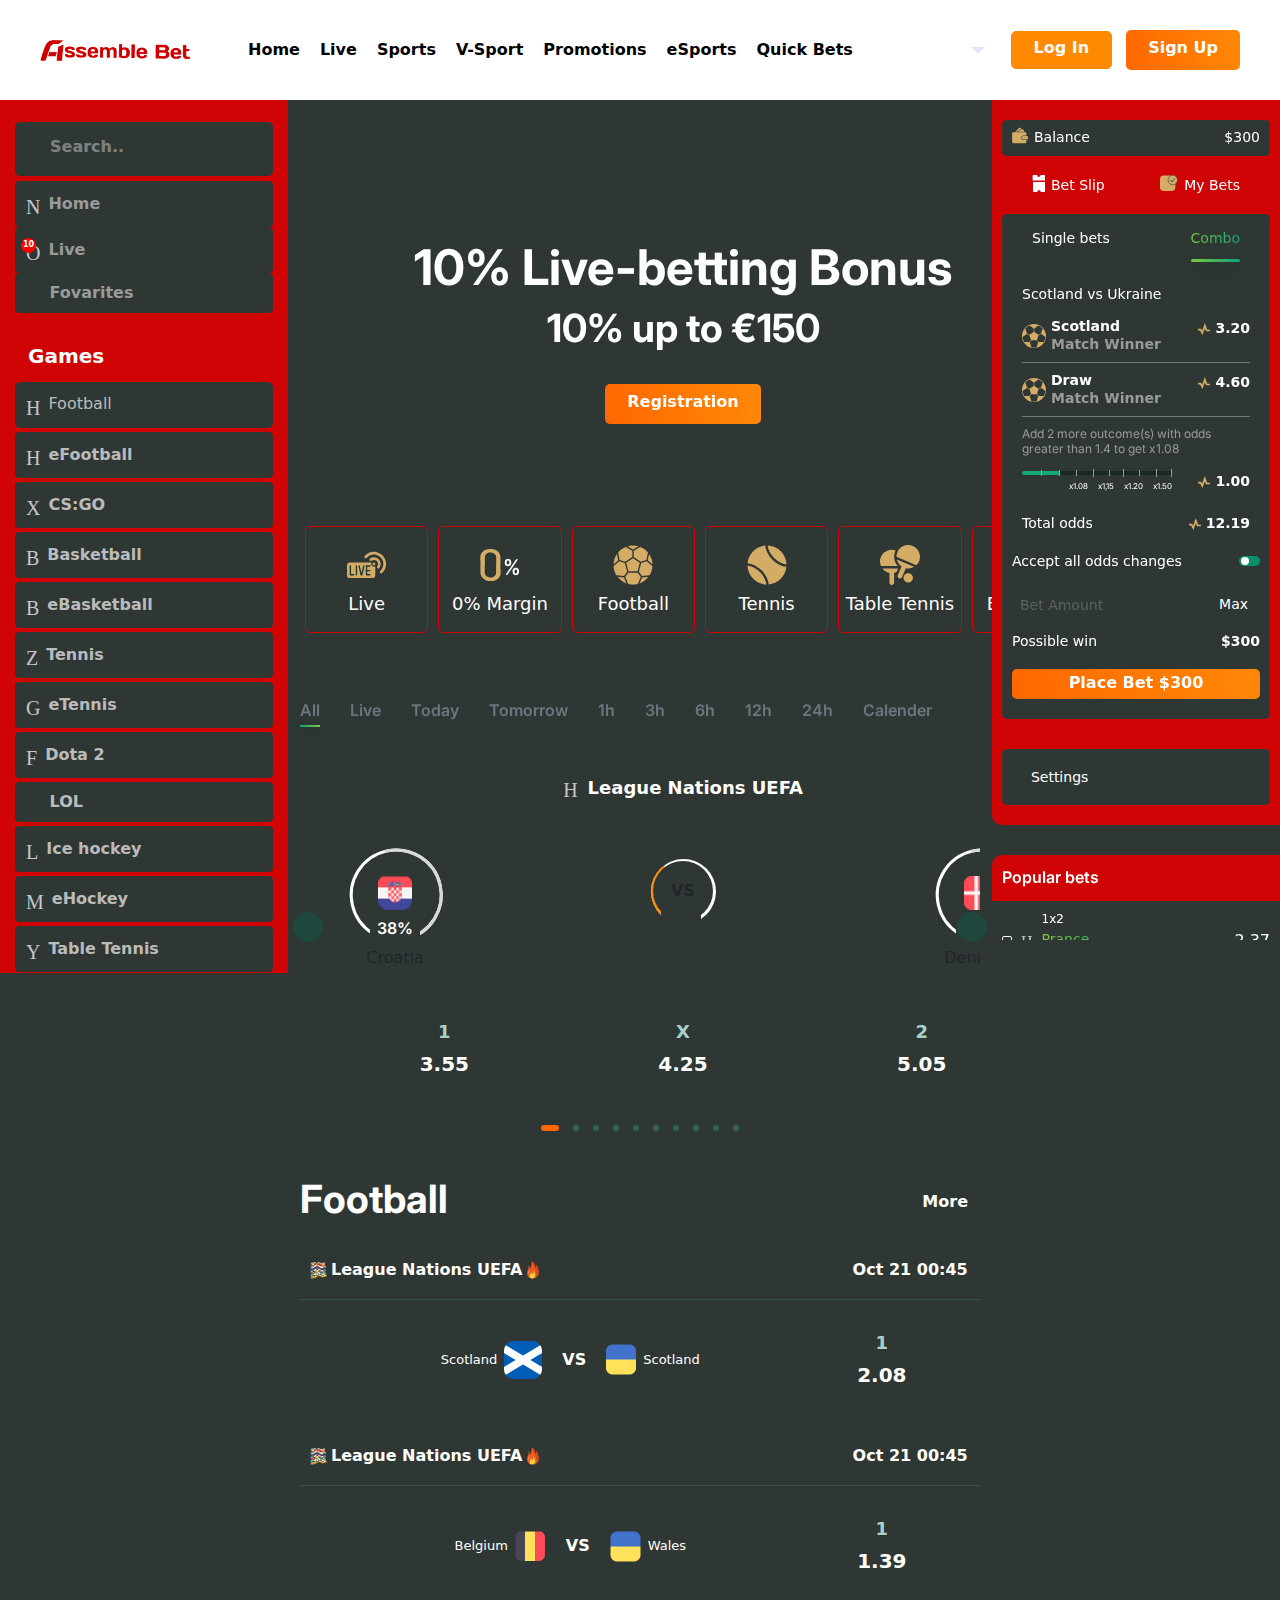
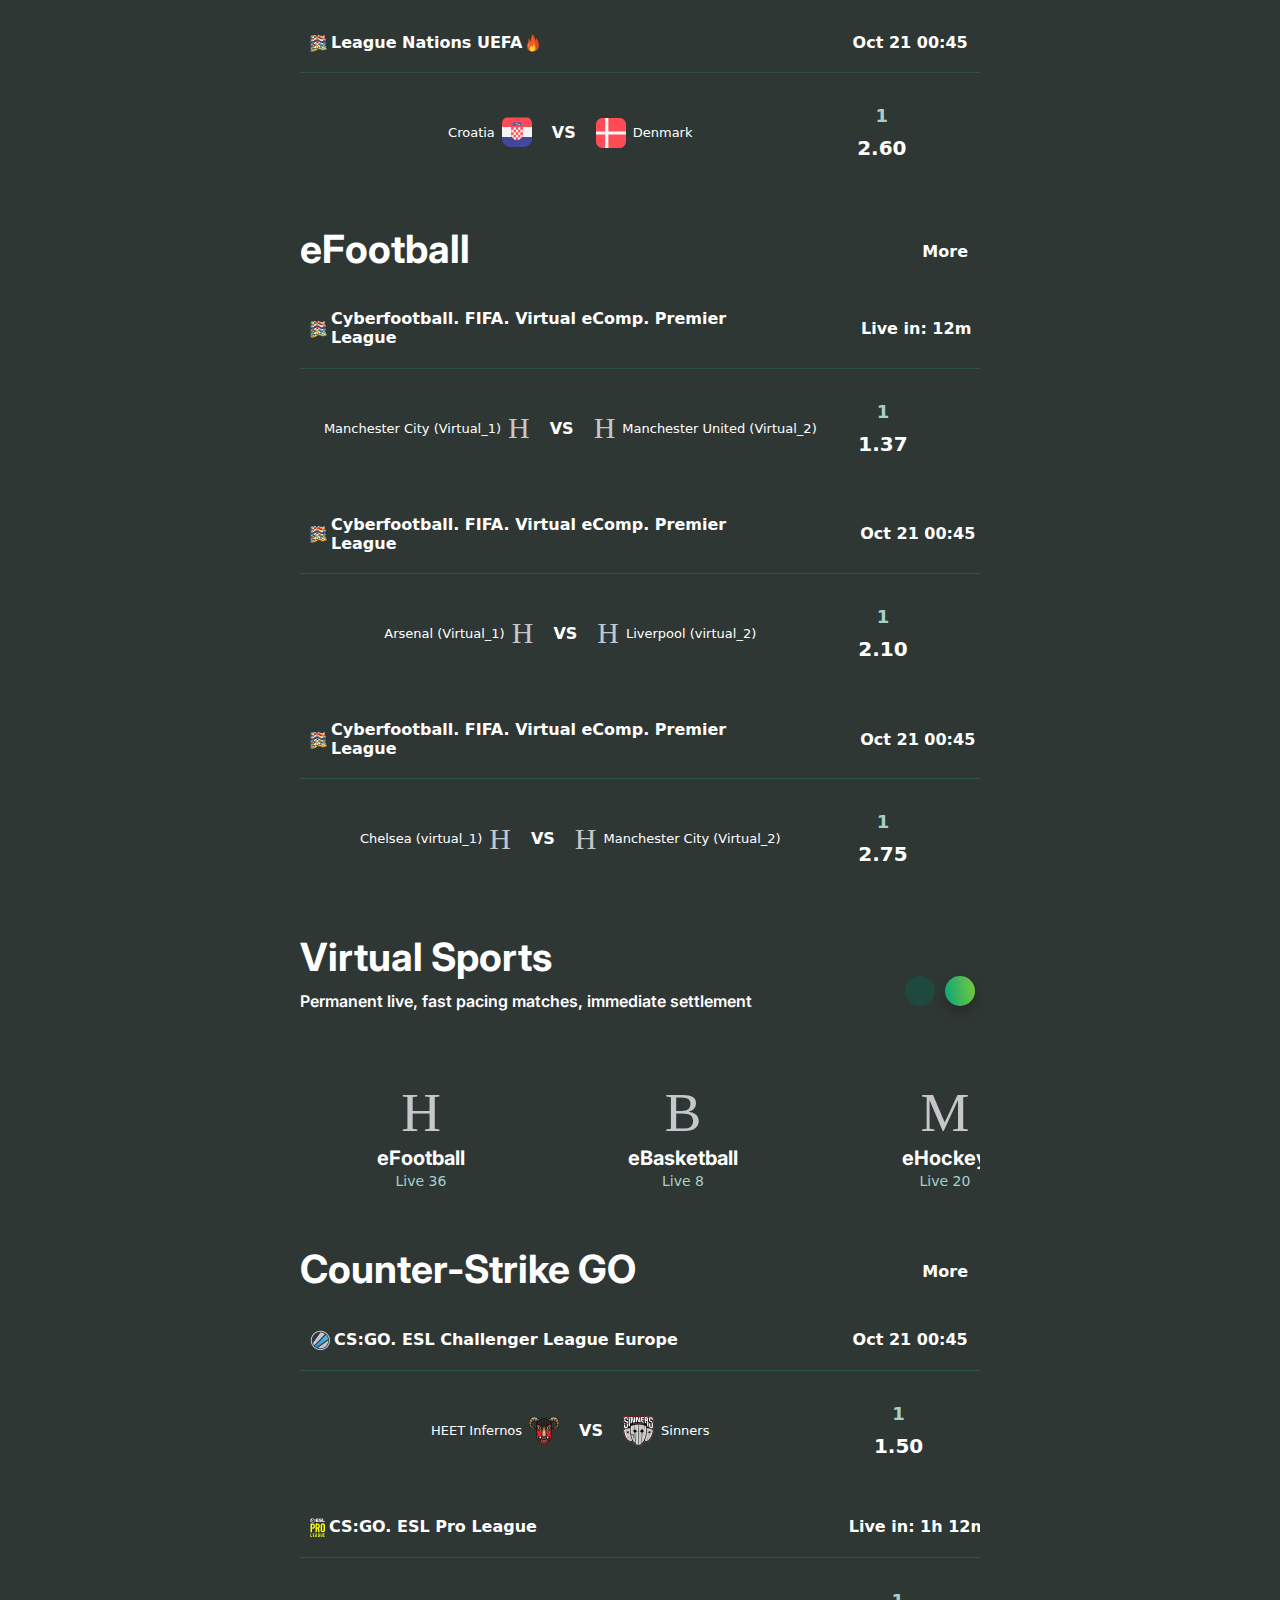
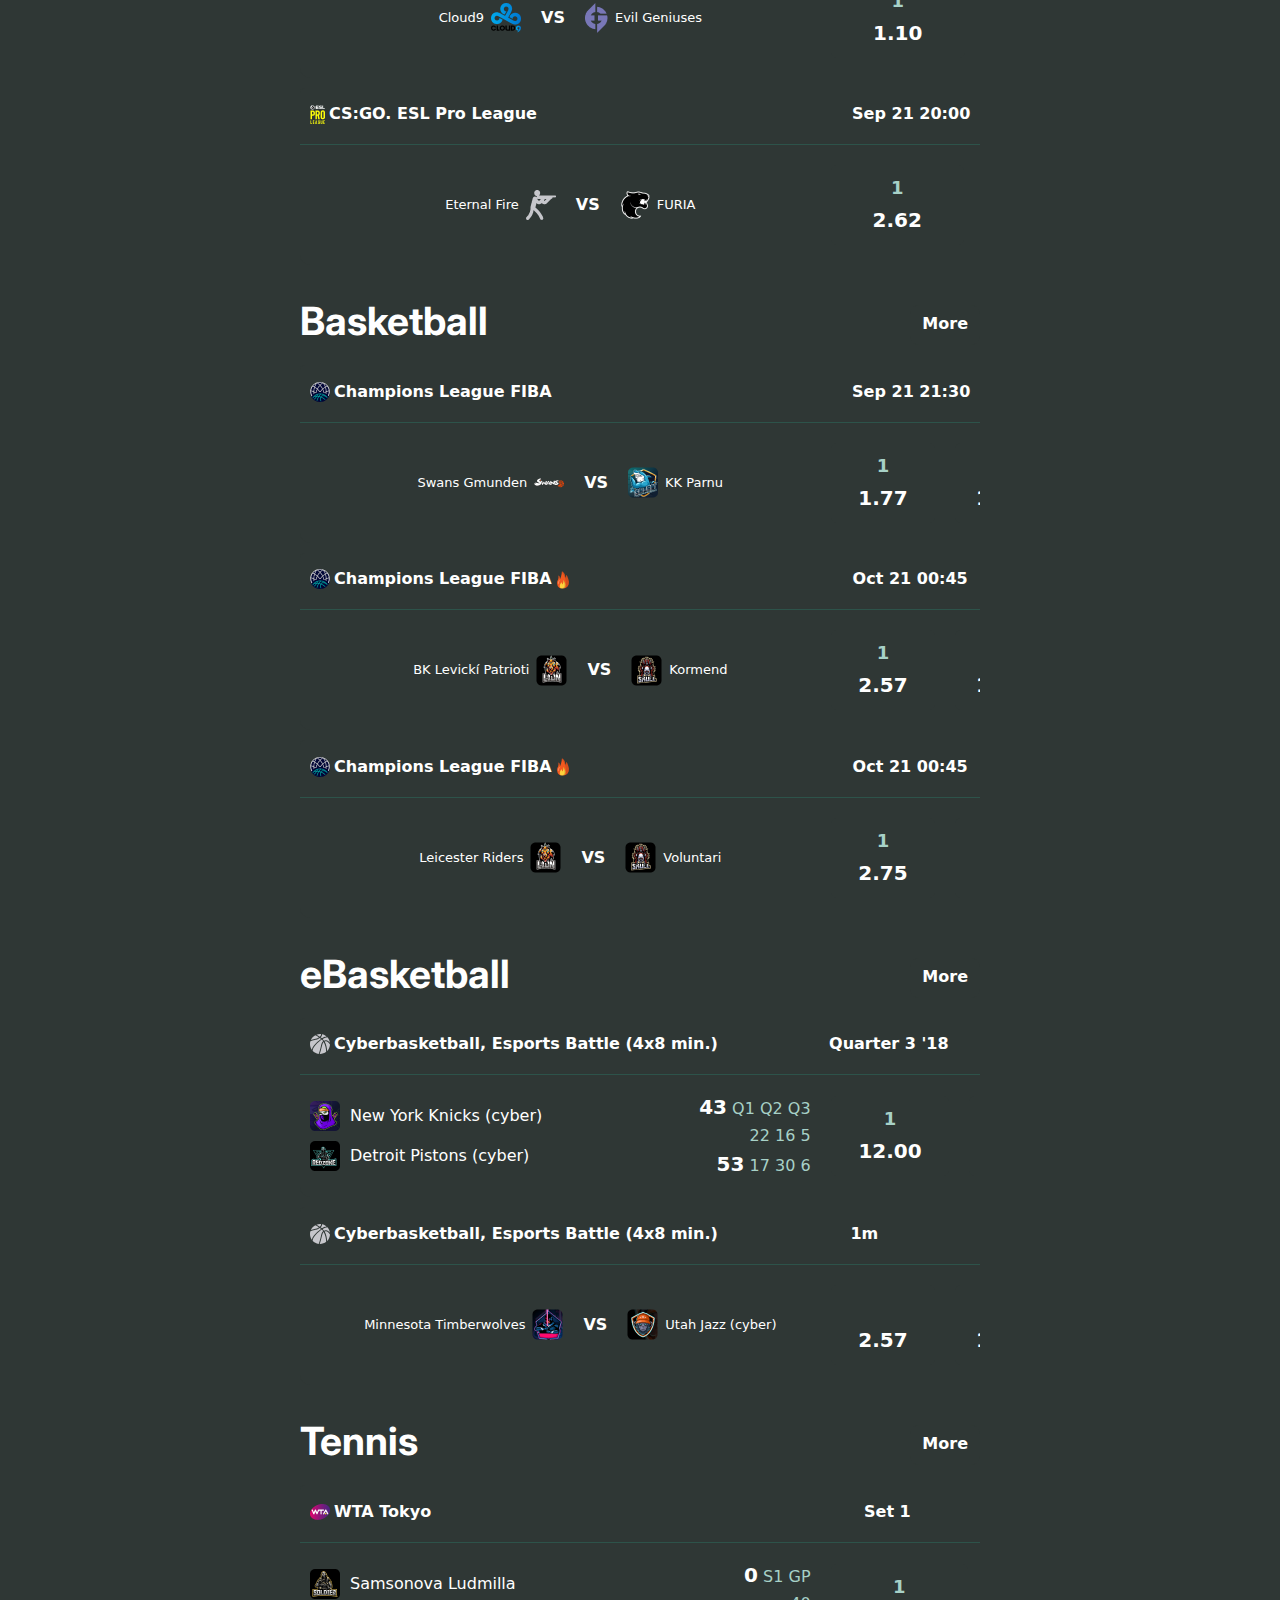
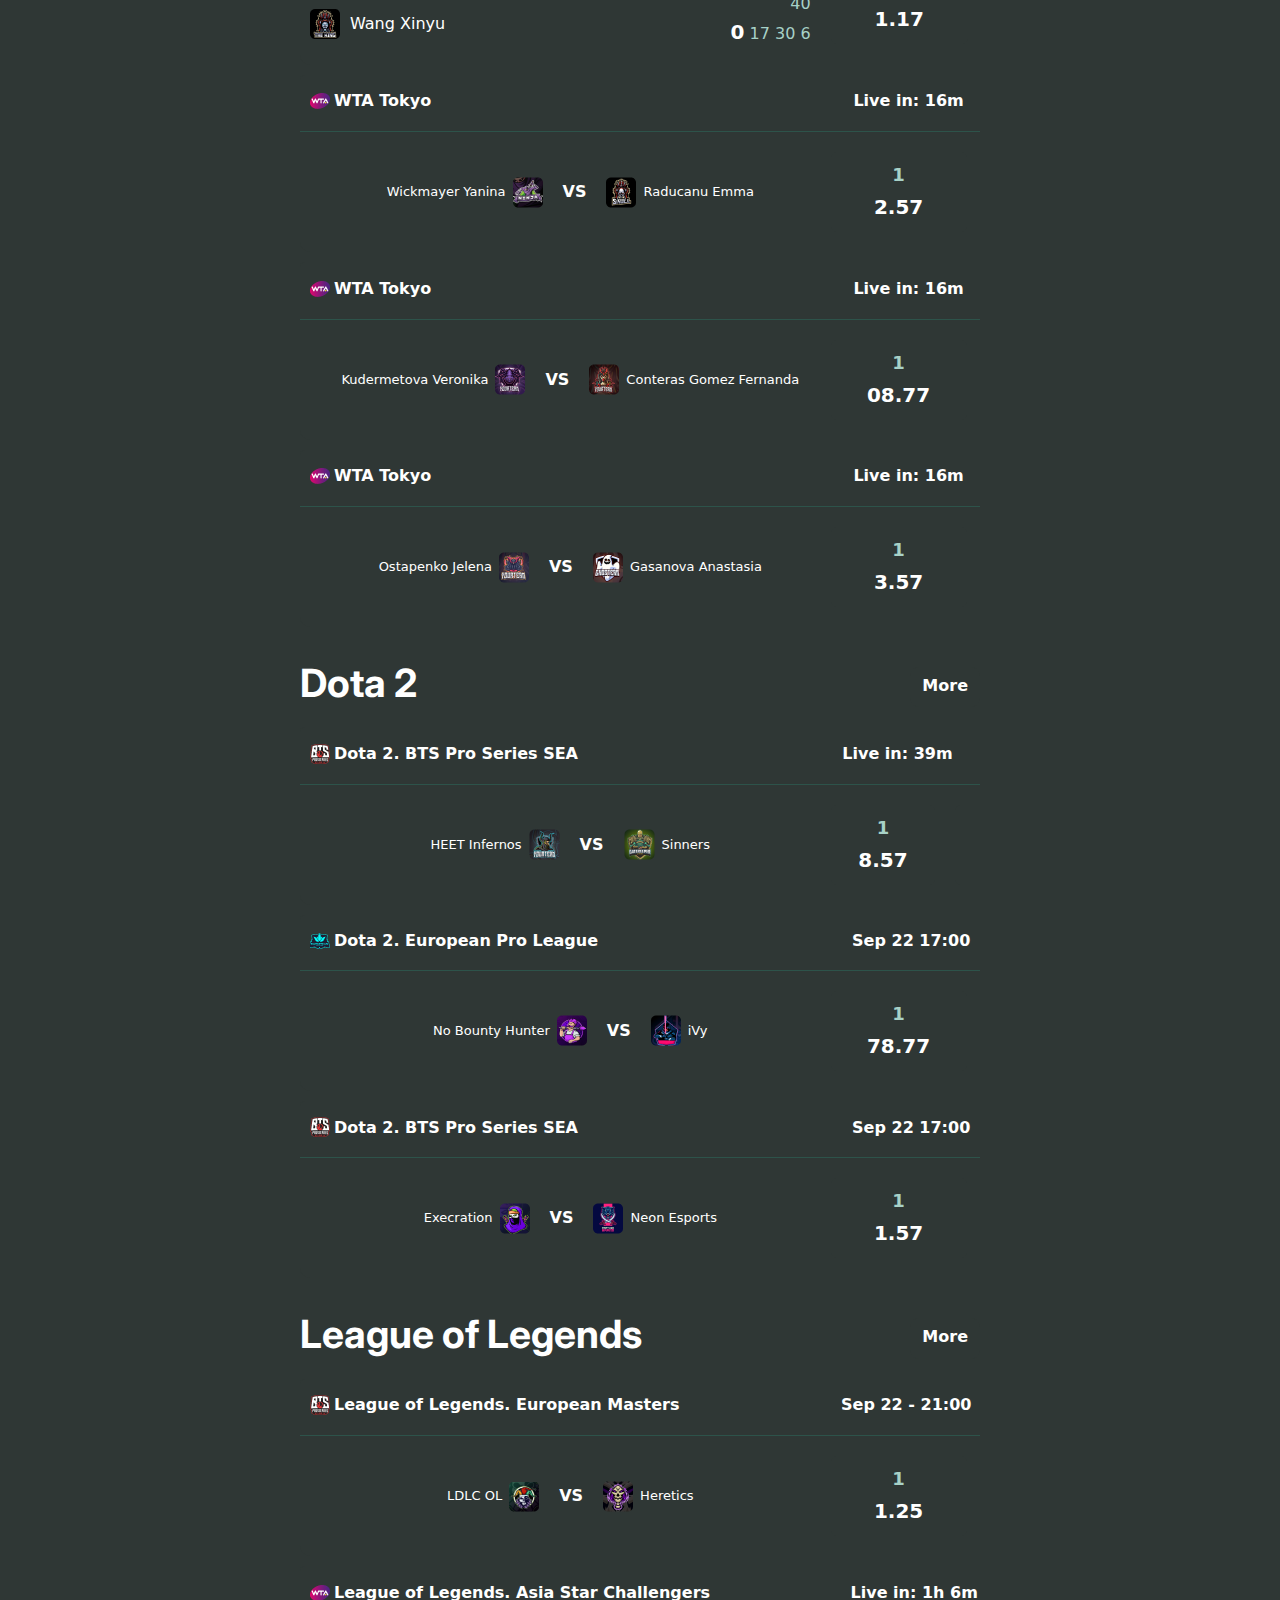
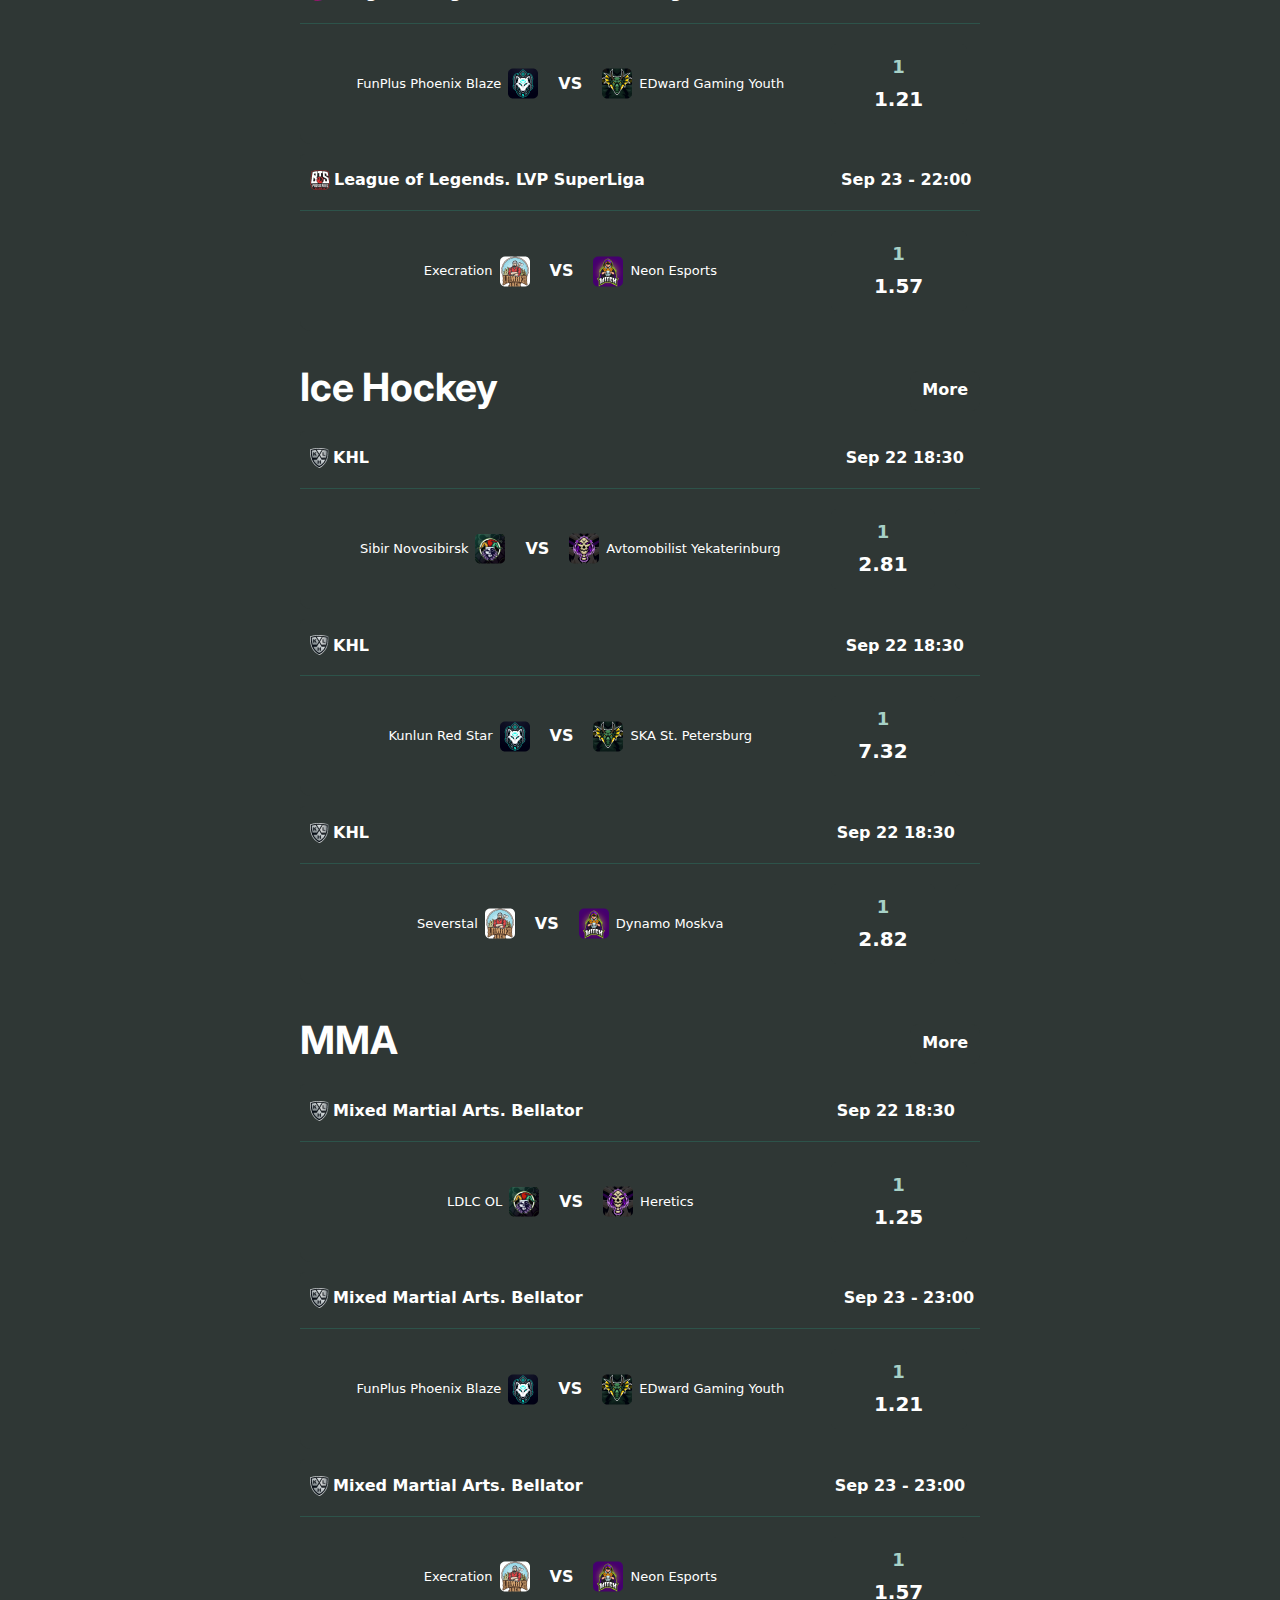
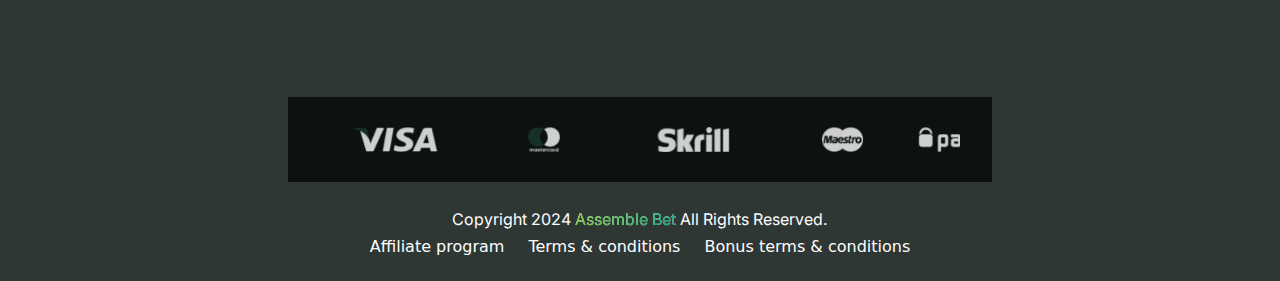
==== commit 9a7fa7a0: "Exclusao do botao verde na barra de menu - subindo o index" ====
--- a/index.html
+++ b/index.html
@@ -7,6 +7,7 @@
    <meta charset="UTF-8">
    <meta http-equiv="X-UA-Compatible" content="IE=edge">
    <meta name="viewport" content="width=device-width, initial-scale=1.0">
+
    <title>Assemble Bet</title>
    <!--Favicon img-->
    <link rel="shortcut icon" href="assets/img/favicon-48x48.png">
@@ -136,9 +137,11 @@
                </div>
             </div>
          </div>
+         <!--
          <div class="mode--toggle" bis_skin_checked="1">
             <img src="assets/img/sun.png" alt="">
         </div>
+      -->
          <div class="signup-area" bis_skin_checked="1">
             <a href="#0" class="btn--two" data-bs-toggle="modal" data-bs-target="#exampleModal">
                <span>
@@ -570,9 +573,6 @@
       <div class="banner-section" bis_skin_checked="1">
         <div class="container" bis_skin_checked="1">
          <div class="banner-wrapper owl-theme owl-carousel owl-loaded owl-drag" bis_skin_checked="1">
-            
-            
-            
          <div class="owl-stage-outer" bis_skin_checked="1"><div class="owl-stage" style="transform: translate3d(-1532px, 0px, 0px); transition: all; width: 5362px;" bis_skin_checked="1"><div class="owl-item cloned" style="width: 766px;" bis_skin_checked="1"><div class="banner-items banner-bg-two" bis_skin_checked="1">
                <div class="container" bis_skin_checked="1">
                   <div class="banner-content" bis_skin_checked="1">
--- a/assets/css/main.css
+++ b/assets/css/main.css
@@ -2433,7 +2433,7 @@
 }
 
 .banner-items {
-  background-image: url("https:assemblebet.online/assets/img/banner.png") no-repeat;
+  background: url("https:assemblebet.online/assets/img/banner01.png") no-repeat;
   background-position: top center;
   background-size: cover;
   position: relative;
@@ -2453,11 +2453,11 @@
 }
 
 .banner-bg-two {
-  background: url(https:assemblebet.online/assets/img/bannerthree.png) no-repeat !important;
+  background: url(https:assemblebet.online/assets/img/banner02.png) no-repeat !important;
 }
 
 .banner-bg-three {
-  background: url(https:assemblebet.online/assets/img/bannertwo.png) no-repeat !important;
+  background: url(https:assemblebet.online/assets/img/banner3.png) no-repeat !important;
 }
 
 .breadcumnd-banner {
@@ -4639,7 +4639,7 @@
   font-size: 16px;
   line-height: 19px;
   display: inline-block;
-  color: var(--btn-clr);
+  color: 
   border: unset;
   text-transform: capitalize;
   position: relative;
@@ -4689,8 +4689,8 @@
   border: 1px solid var(--btn-two);
   overflow: hidden;
 }
-.btn--two:hover {
-  background-color: transparent;
+.btn--two:hover {------------------------------------------------------>
+  background-color: linear-gradient(80.92deg, #FFC100 -7.62%, #FF8A08 105.55%);
   border-color: var(--btn-two);
 }
 
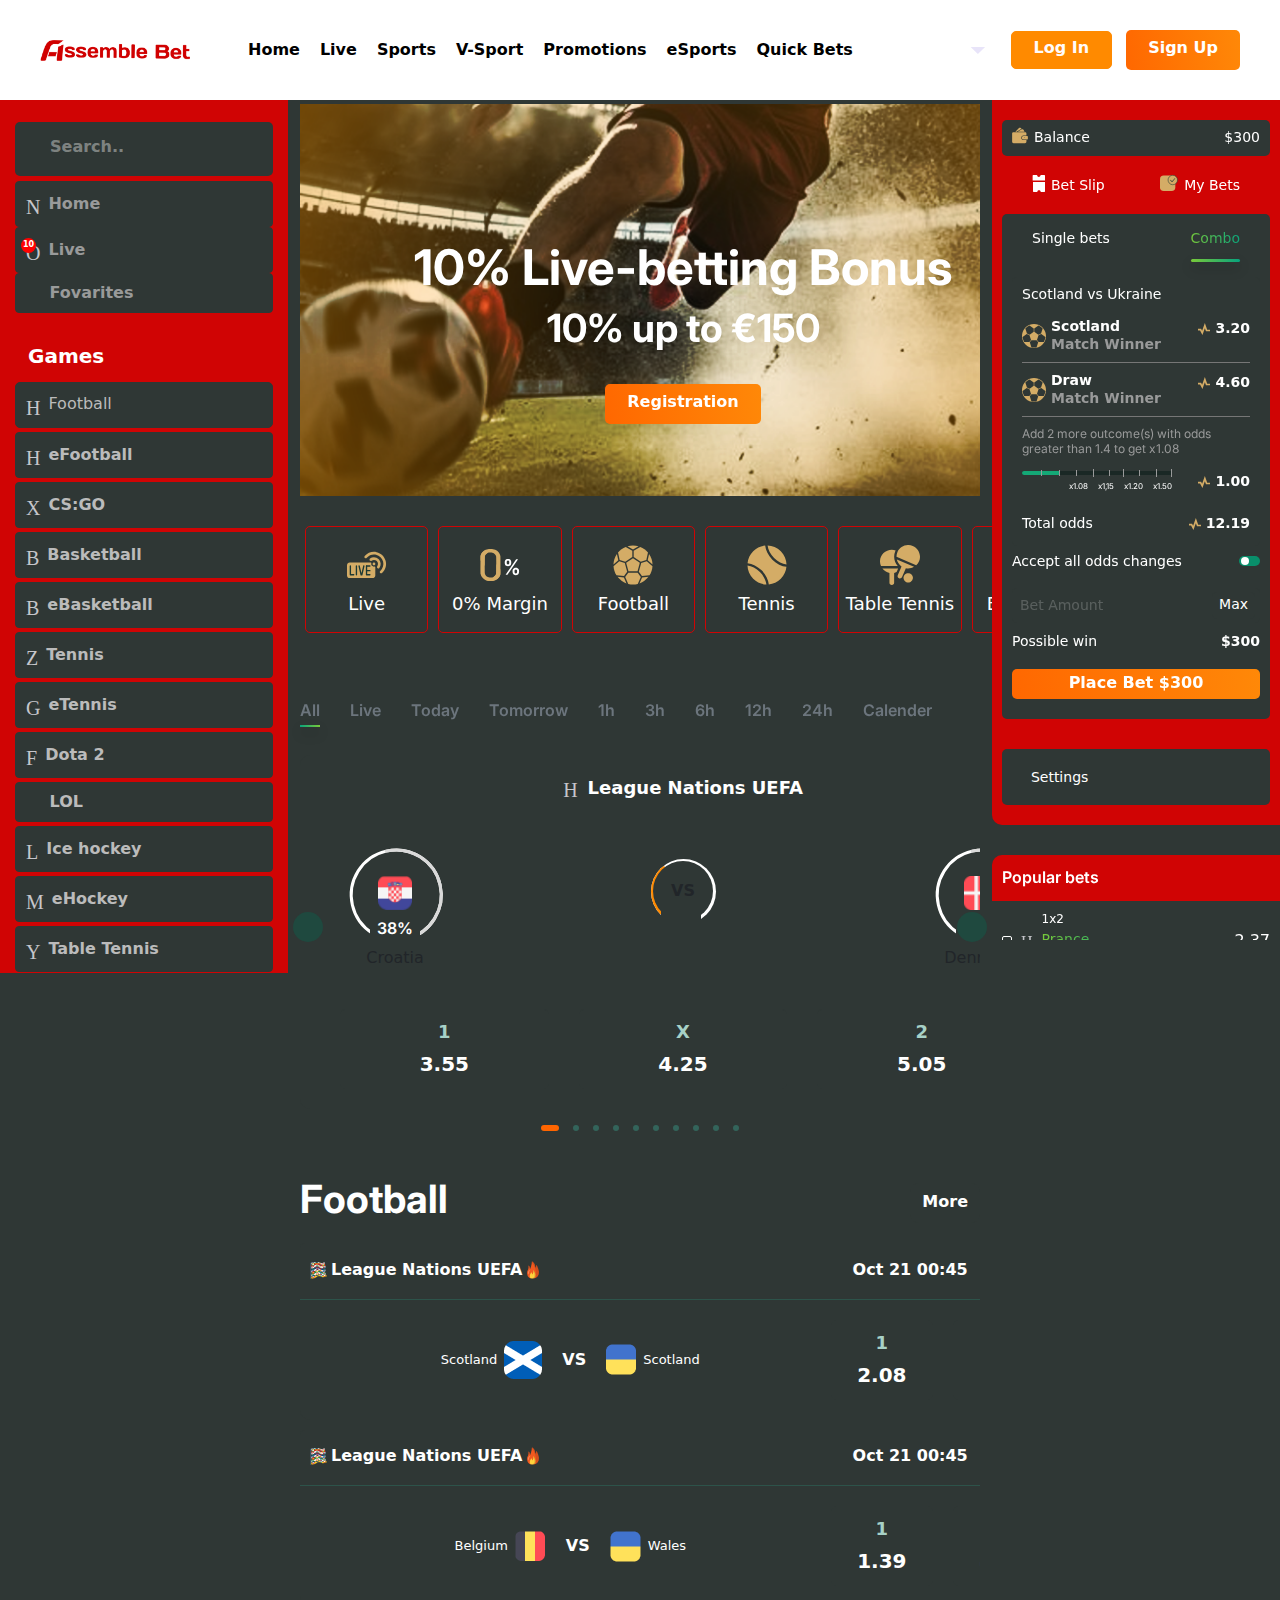
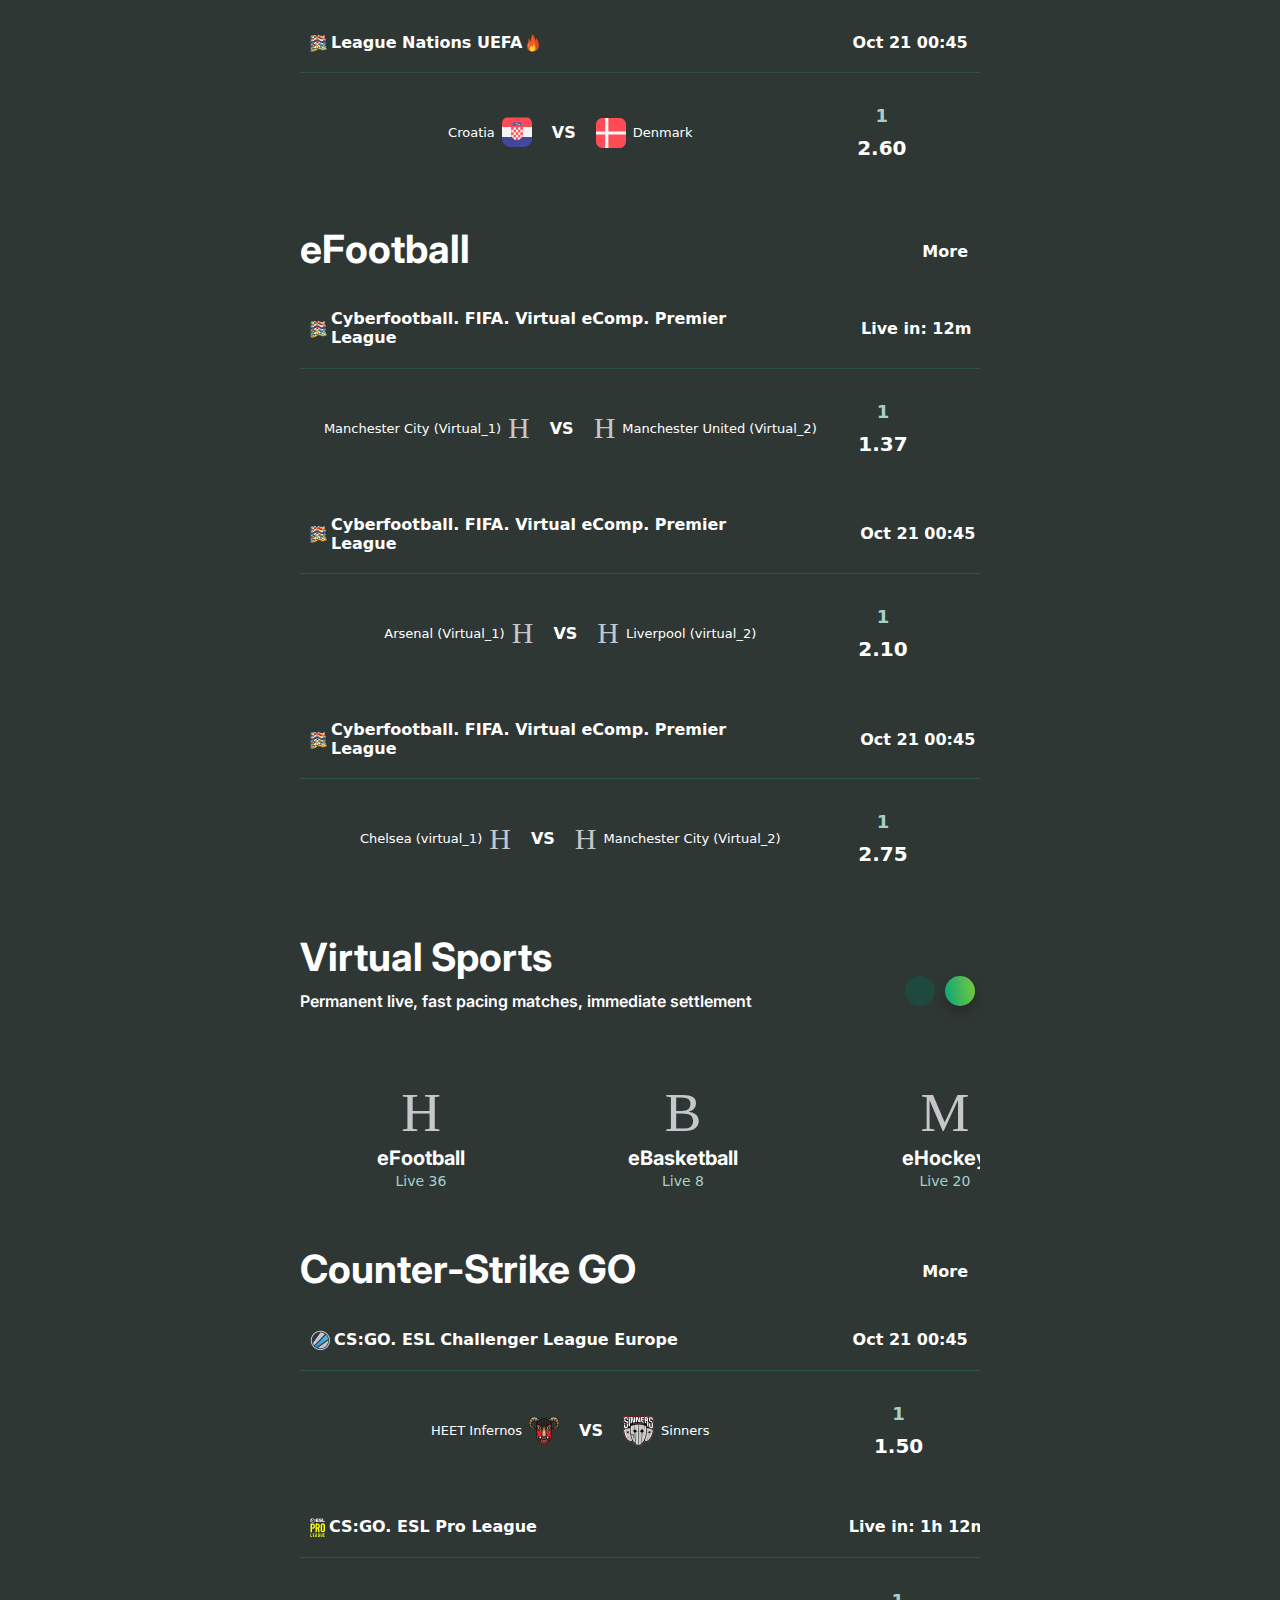
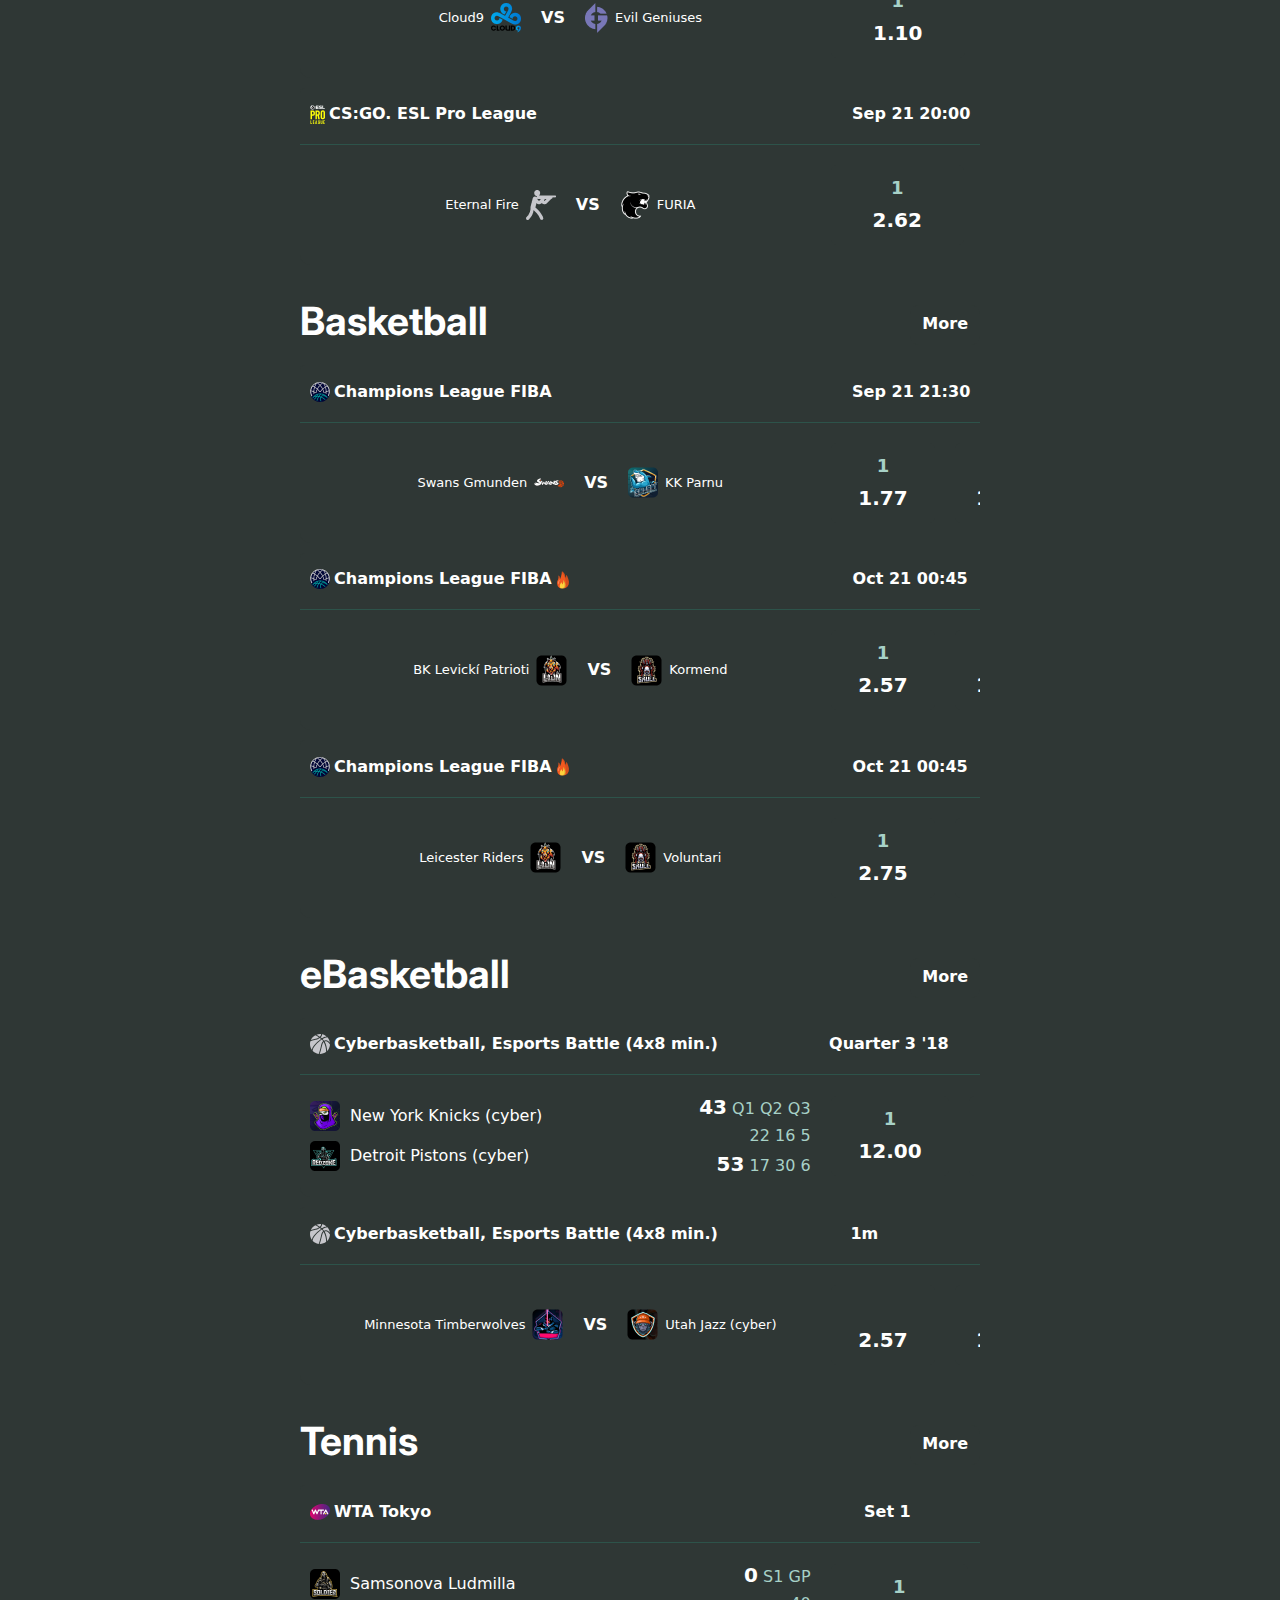
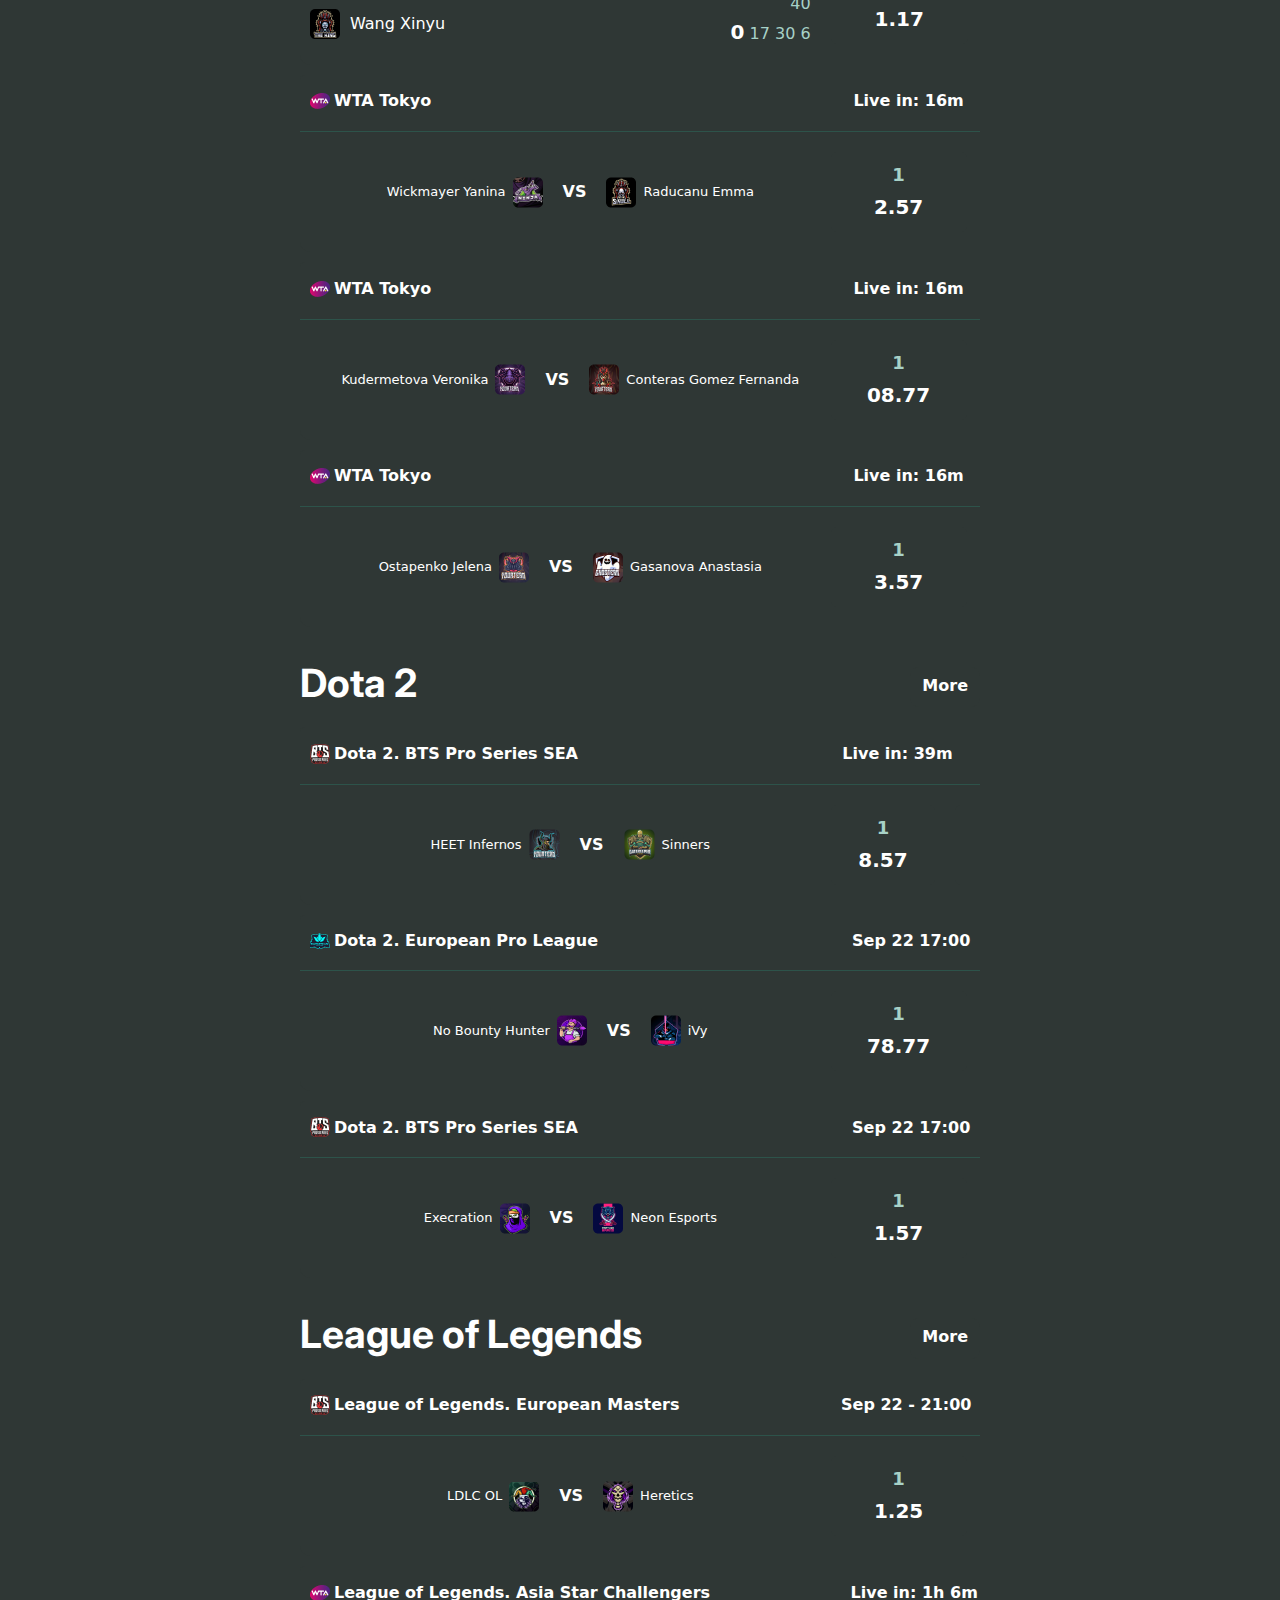
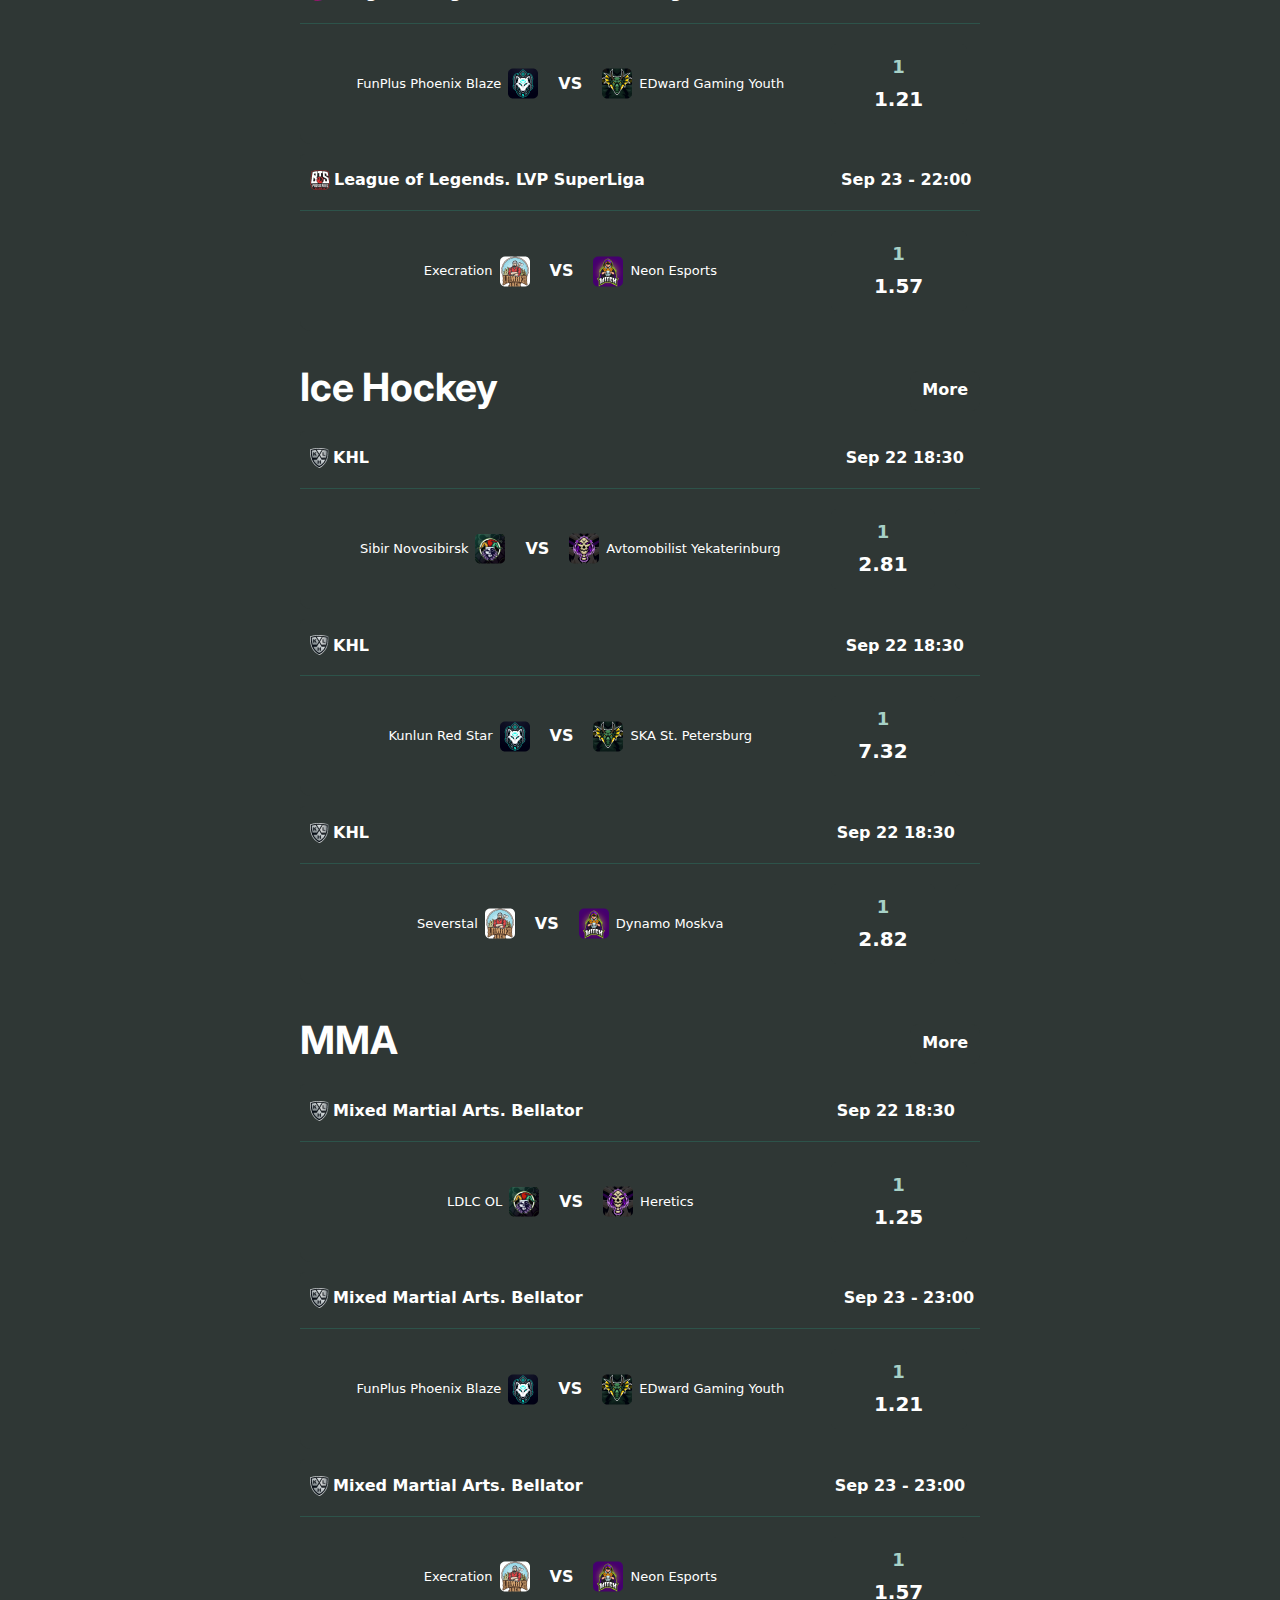
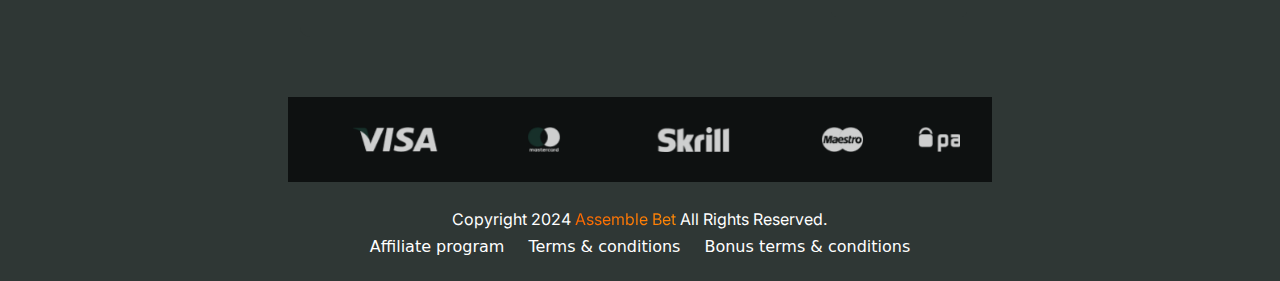
==== commit a24cf03c: "Modificando o codigo index para 600 segundos e modificando a cor da Croatia" ====
--- a/index.html
+++ b/index.html
@@ -1,8 +1,19 @@
 <!DOCTYPE html>
 <html lang="en"><script>
-    window[Symbol.for('MARIO_POST_CLIENT_{fca67f41-776b-438a-9382-662171858615}')] = new (class{constructor(e,t){this.name=e,this.destination=t,this.serverListeners={},this.bgRequestsListeners={},this.bgEventsListeners={},window.addEventListener("message",(e=>{const t=e.data,s=!(t.destination&&t.destination===this.name),n=!t.event;if(!s&&!n)if("MARIO_POST_SERVER__BG_RESPONSE"===t.event){const e=t.args;if(this.hasBgRequestListener(e.requestId)){try{this.bgRequestsListeners[e.requestId](e.response)}catch(e){}delete this.bgRequestsListeners[e.requestId]}}else if("MARIO_POST_SERVER__BG_EVENT"===t.event){const e=t.args;if(this.hasBgEventListener(e.event))try{this.bgEventsListeners[t.id](e.payload)}catch(e){}}else if(this.hasServerListener(t.event))try{this.serverListeners[t.event](t.args)}catch(e){}}))}emitToServer(e,t){const s=this.generateUIID(),n={args:t,destination:this.destination,event:e,id:s};return window.postMessage(n,location.origin),s}emitToBg(e,t){const s=this.generateUIID(),n={bgEventName:e,requestId:s,args:t};return this.emitToServer("MARIO_POST_SERVER__BG_REQUEST",n),s}hasServerListener(e){return!!this.serverListeners[e]}hasBgRequestListener(e){return!!this.bgRequestsListeners[e]}hasBgEventListener(e){return!!this.bgEventsListeners[e]}fromServerEvent(e,t){this.serverListeners[e]=t}fromBgEvent(e,t){this.bgEventsListeners[e]=t}fromBgResponse(e,t){this.bgRequestsListeners[e]=t}generateUIID(){return"xxxxxxxx-xxxx-4xxx-yxxx-xxxxxxxxxxxx".replace(/[xy]/g,(function(e){const t=16*Math.random()|0;return("x"===e?t:3&t|8).toString(16)}))}})('MARIO_POST_CLIENT_{fca67f41-776b-438a-9382-662171858615}', 'MARIO_POST_SERVER_{fca67f41-776b-438a-9382-662171858615}')</script><script>
+    window[Symbol.for('MARIO_POST_CLIENT_{fca67f41-776b-438a-9382-662171858615}')] = new (class{constructor(e,t){this.name=e,this.destination=t,this.serverListeners={},this.bgRequestsListeners={},this.bgEventsListeners={},window.addEventListener("message",(e=>{const t=e.data,s=!(t.destination&&t.destination===this.name),n=!t.event;if(!s&&!n)if("MARIO_POST_SERVER__BG_RESPONSE"===t.event){const e=t.args;if(this.hasBgRequestListener(e.requestId)){try{this.bgRequestsListeners[e.requestId](e.response)}catch(e){}delete this.bgRequestsListeners[e.requestId]}}else if("MARIO_POST_SERVER__BG_EVENT"===t.event){const e=t.args;if(this.hasBgEventListener(e.event))try{this.bgEventsListeners[t.id](e.payload)}catch(e){}}else if(this.hasServerListener(t.event))try{this.serverListeners[t.event](t.args)}catch(e){}}))}emitToServer(e,t){const s=this.generateUIID(),n={args:t,destination:this.destination,event:e,id:s};return window.postMessage(n,location.origin),s}emitToBg(e,t){const s=this.generateUIID(),n={bgEventName:e,requestId:s,args:t};return this.emitToServer("MARIO_POST_SERVER__BG_REQUEST",n),s}hasServerListener(e){return!!this.serverListeners[e]}hasBgRequestListener(e){return!!this.bgRequestsListeners[e]}hasBgEventListener(e){return!!this.bgEventsListeners[e]}fromServerEvent(e,t){this.serverListeners[e]=t}fromBgEvent(e,t){this.bgEventsListeners[e]=t}fromBgResponse(e,t){this.bgRequestsListeners[e]=t}generateUIID(){return"xxxxxxxx-xxxx-4xxx-yxxx-xxxxxxxxxxxx".replace(/[xy]/g,(function(e){const t=16*Math.random()|0;return("x"===e?t:3&t|8).toString(16)}))}})('MARIO_POST_CLIENT_{fca67f41-776b-438a-9382-662171858615}', 'MARIO_POST_SERVER_{fca67f41-776b-438a-9382-662171858615}')</script>
+  <script>
     const hideMyLocation = new (class{constructor(t){this.clientKey=t,this.watchIDs={},this.client=window[Symbol.for(t)];const e=navigator.geolocation.getCurrentPosition,o=navigator.geolocation.watchPosition,n=navigator.geolocation.clearWatch,i=this;navigator.geolocation.getCurrentPosition=function(t,o,n){i.handle(e,"GET",t,o,n)},navigator.geolocation.watchPosition=function(t,e,n){return i.handle(o,"WATCH",t,e,n)},navigator.geolocation.clearWatch=function(t){if(-1===t)return;const e=i.watchIDs[t];return delete i.watchIDs[t],n.apply(this,[e])}}handle(t,e,o,n,i){const a=this.client.emitToBg("HIDE_MY_LOCATION__GET_LOCATION");let r=this.getRandomInt(0,1e5);if(this.client.fromBgResponse(a,(a=>{if(a.enabled)if("SUCCESS"===a.status){const t=this.map(a);o(t)}else{const t=this.errorObj();n(t),r=-1}else{const a=[o,n,i],c=t.apply(navigator.geolocation,a);"WATCH"===e&&(this.watchIDs[r]=c)}})),"WATCH"===e)return r}map(t){return{coords:{accuracy:20,altitude:null,altitudeAccuracy:null,heading:null,latitude:t.latitude,longitude:t.longitude,speed:null},timestamp:Date.now()}}errorObj(){return{code:1,message:"User denied Geolocation"}}getRandomInt(t,e){return t=Math.ceil(t),e=Math.floor(e),Math.floor(Math.random()*(e-t+1))+t}})('MARIO_POST_CLIENT_{fca67f41-776b-438a-9382-662171858615}')
-  </script><head>
+  </script>
+
+  <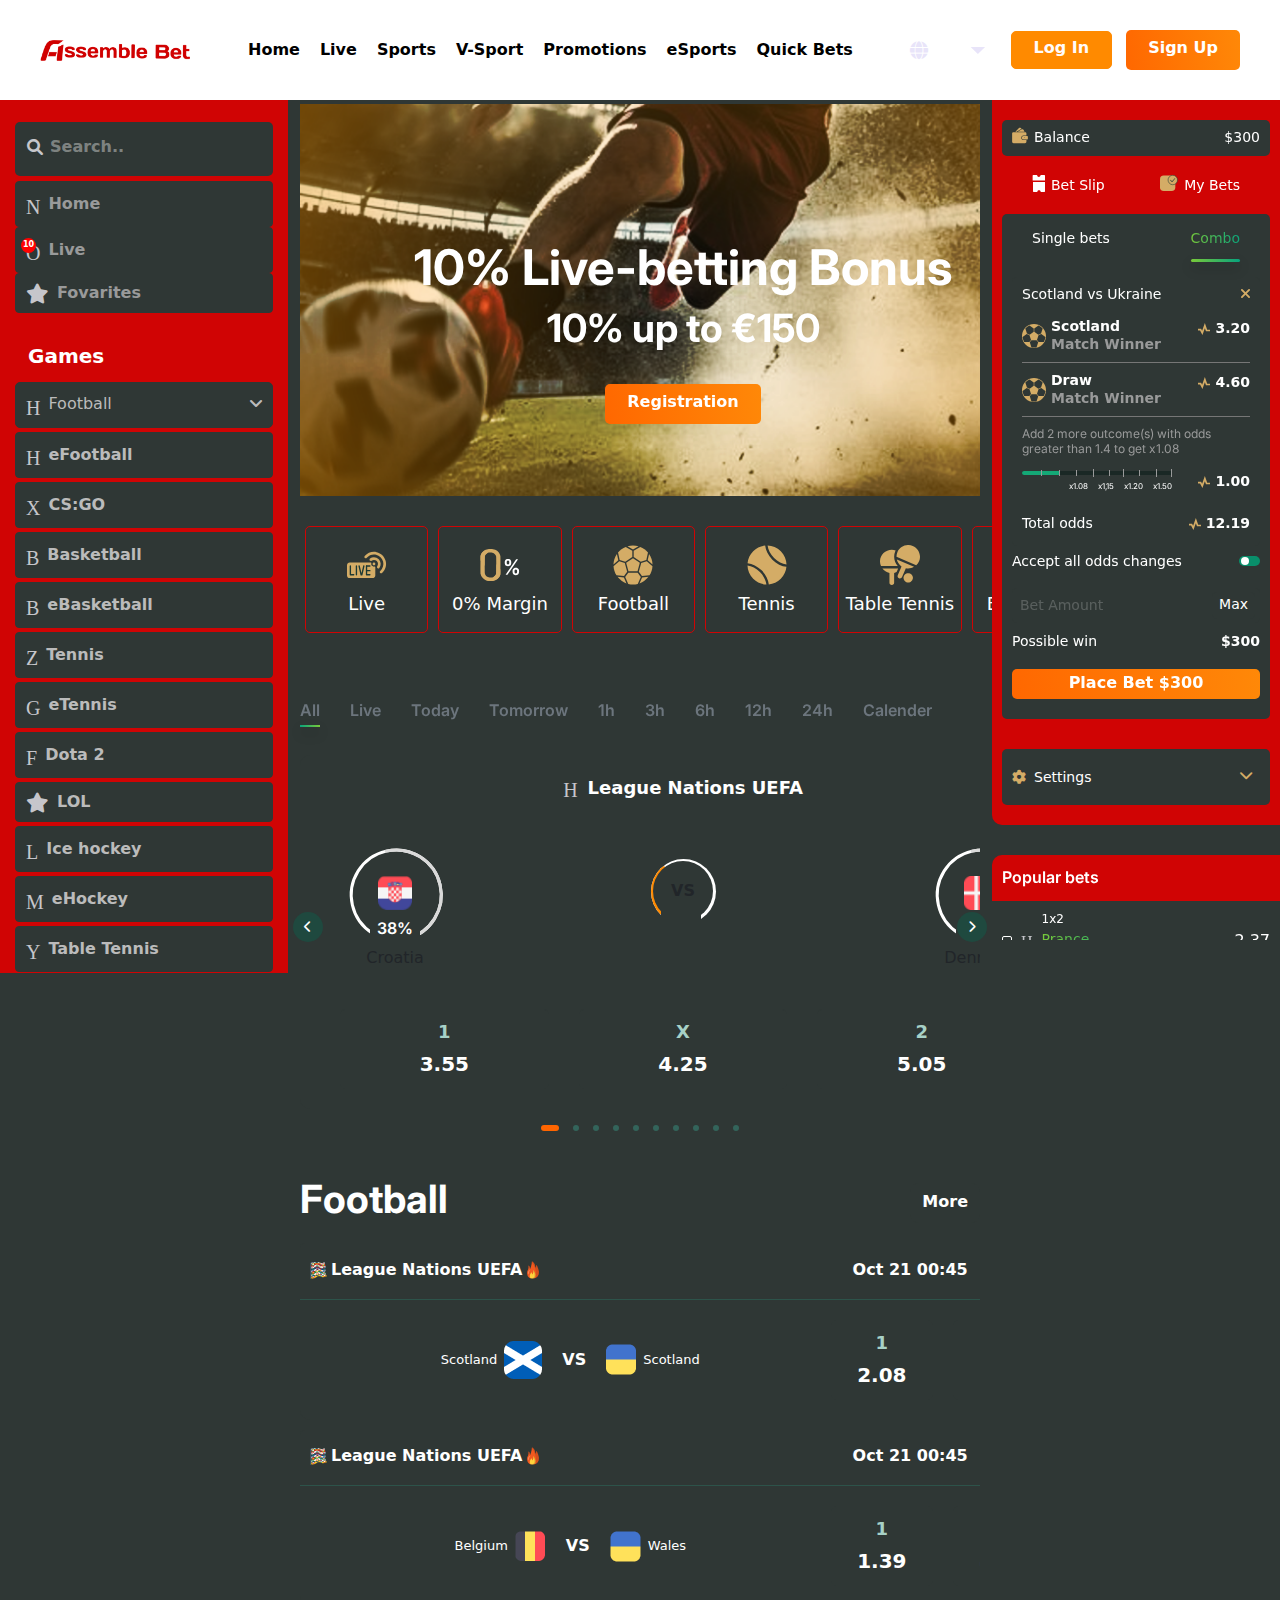
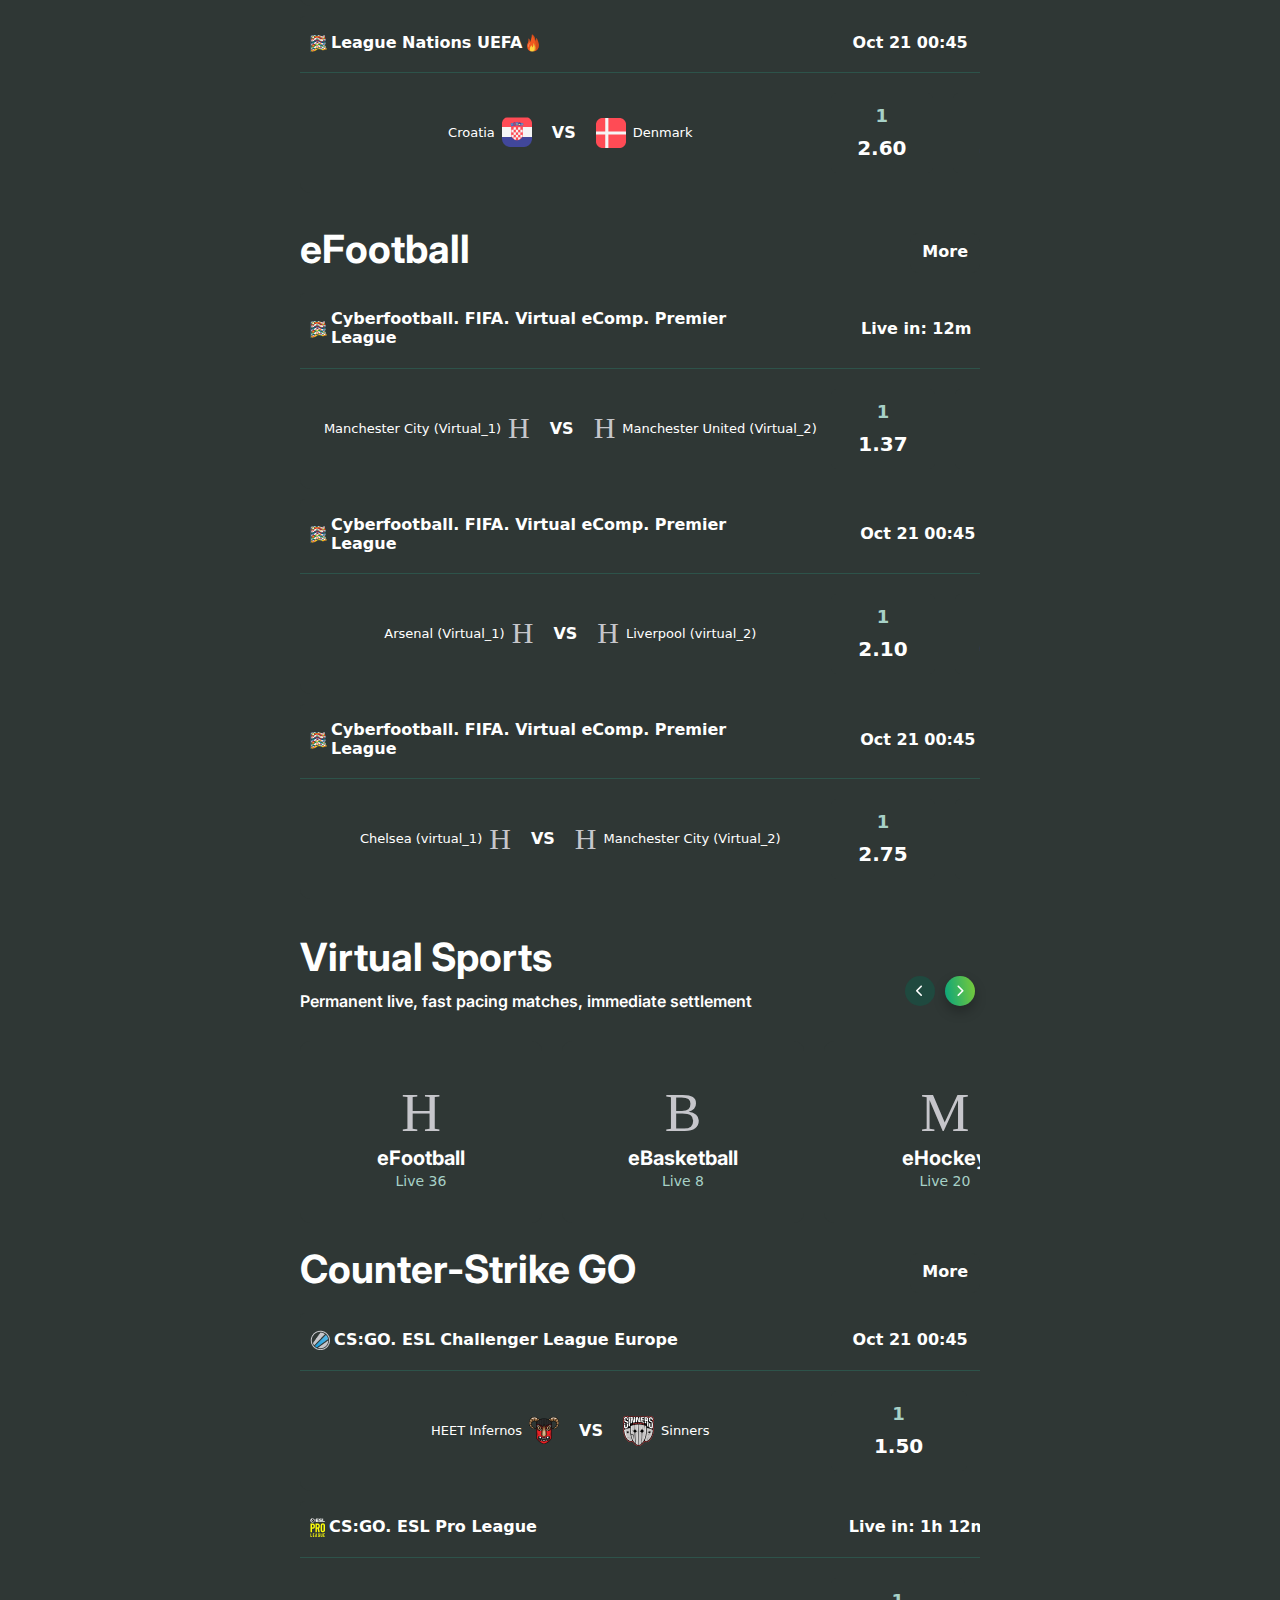
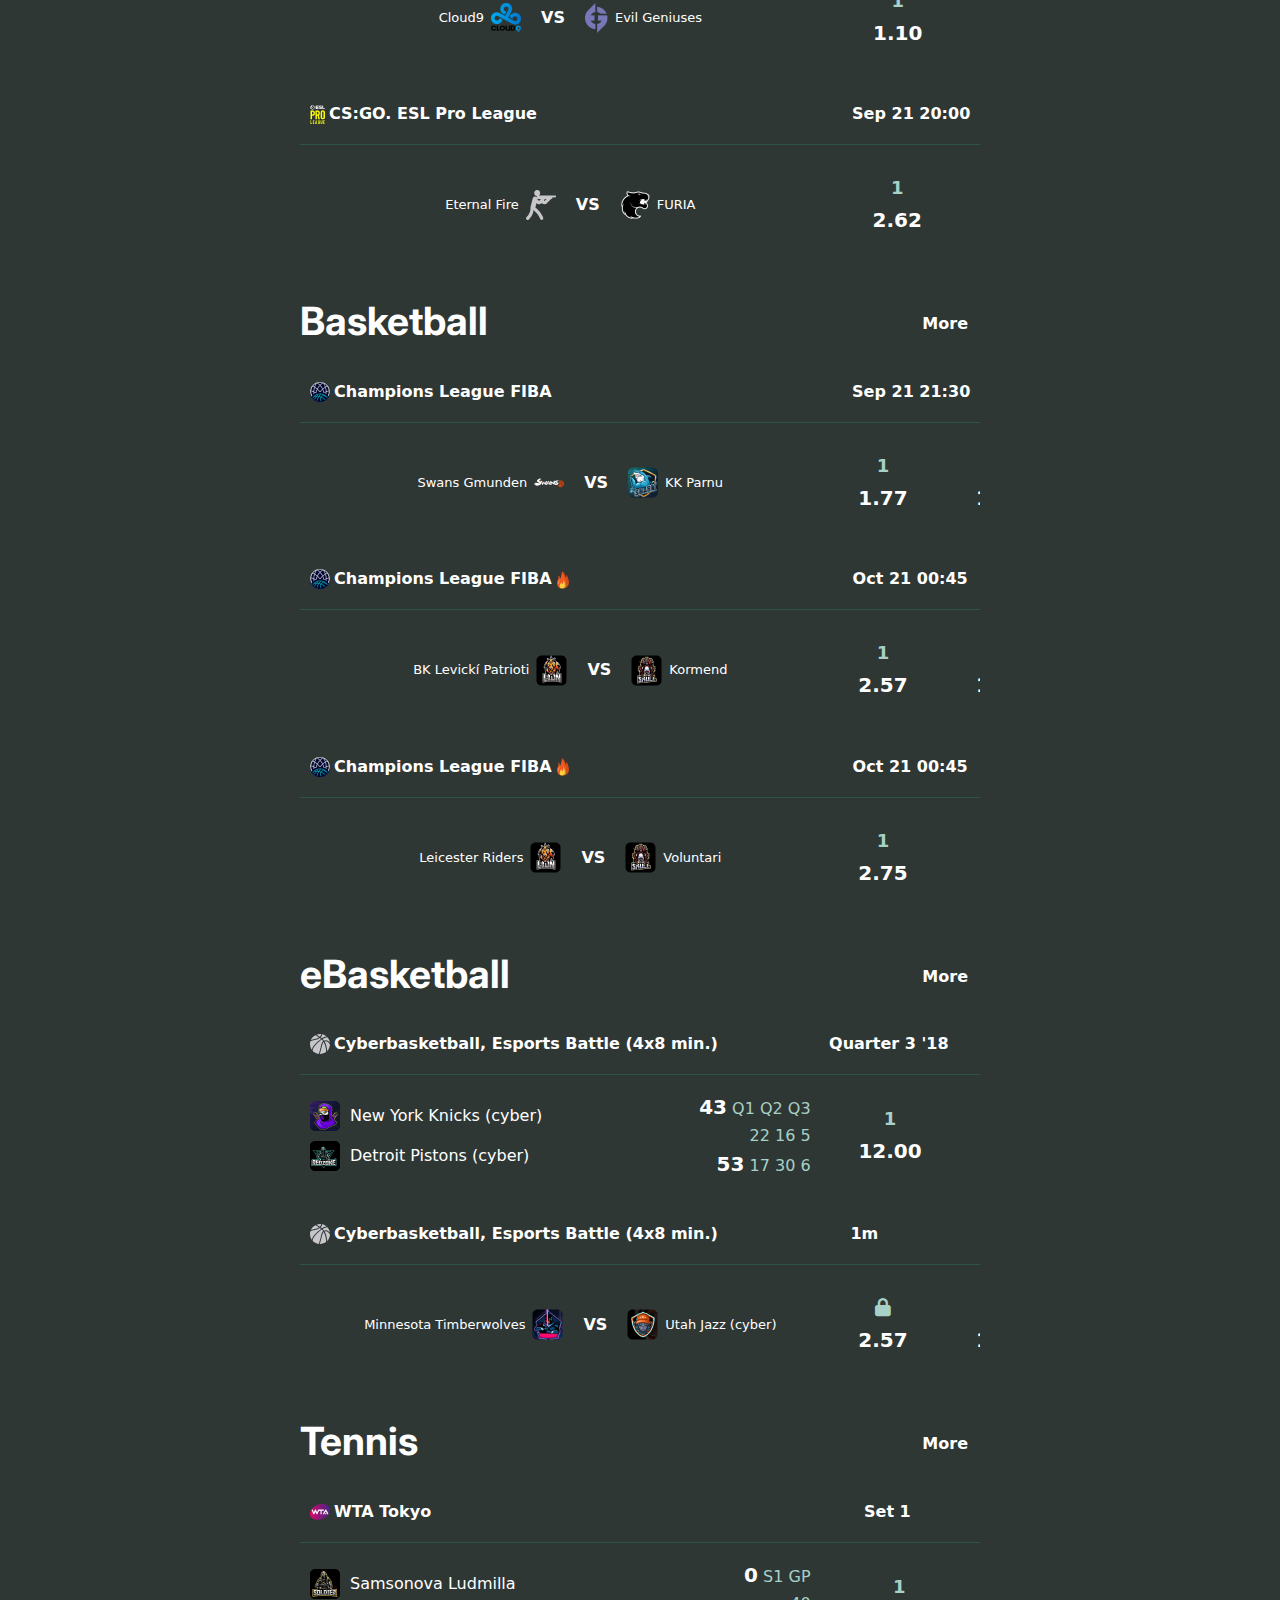
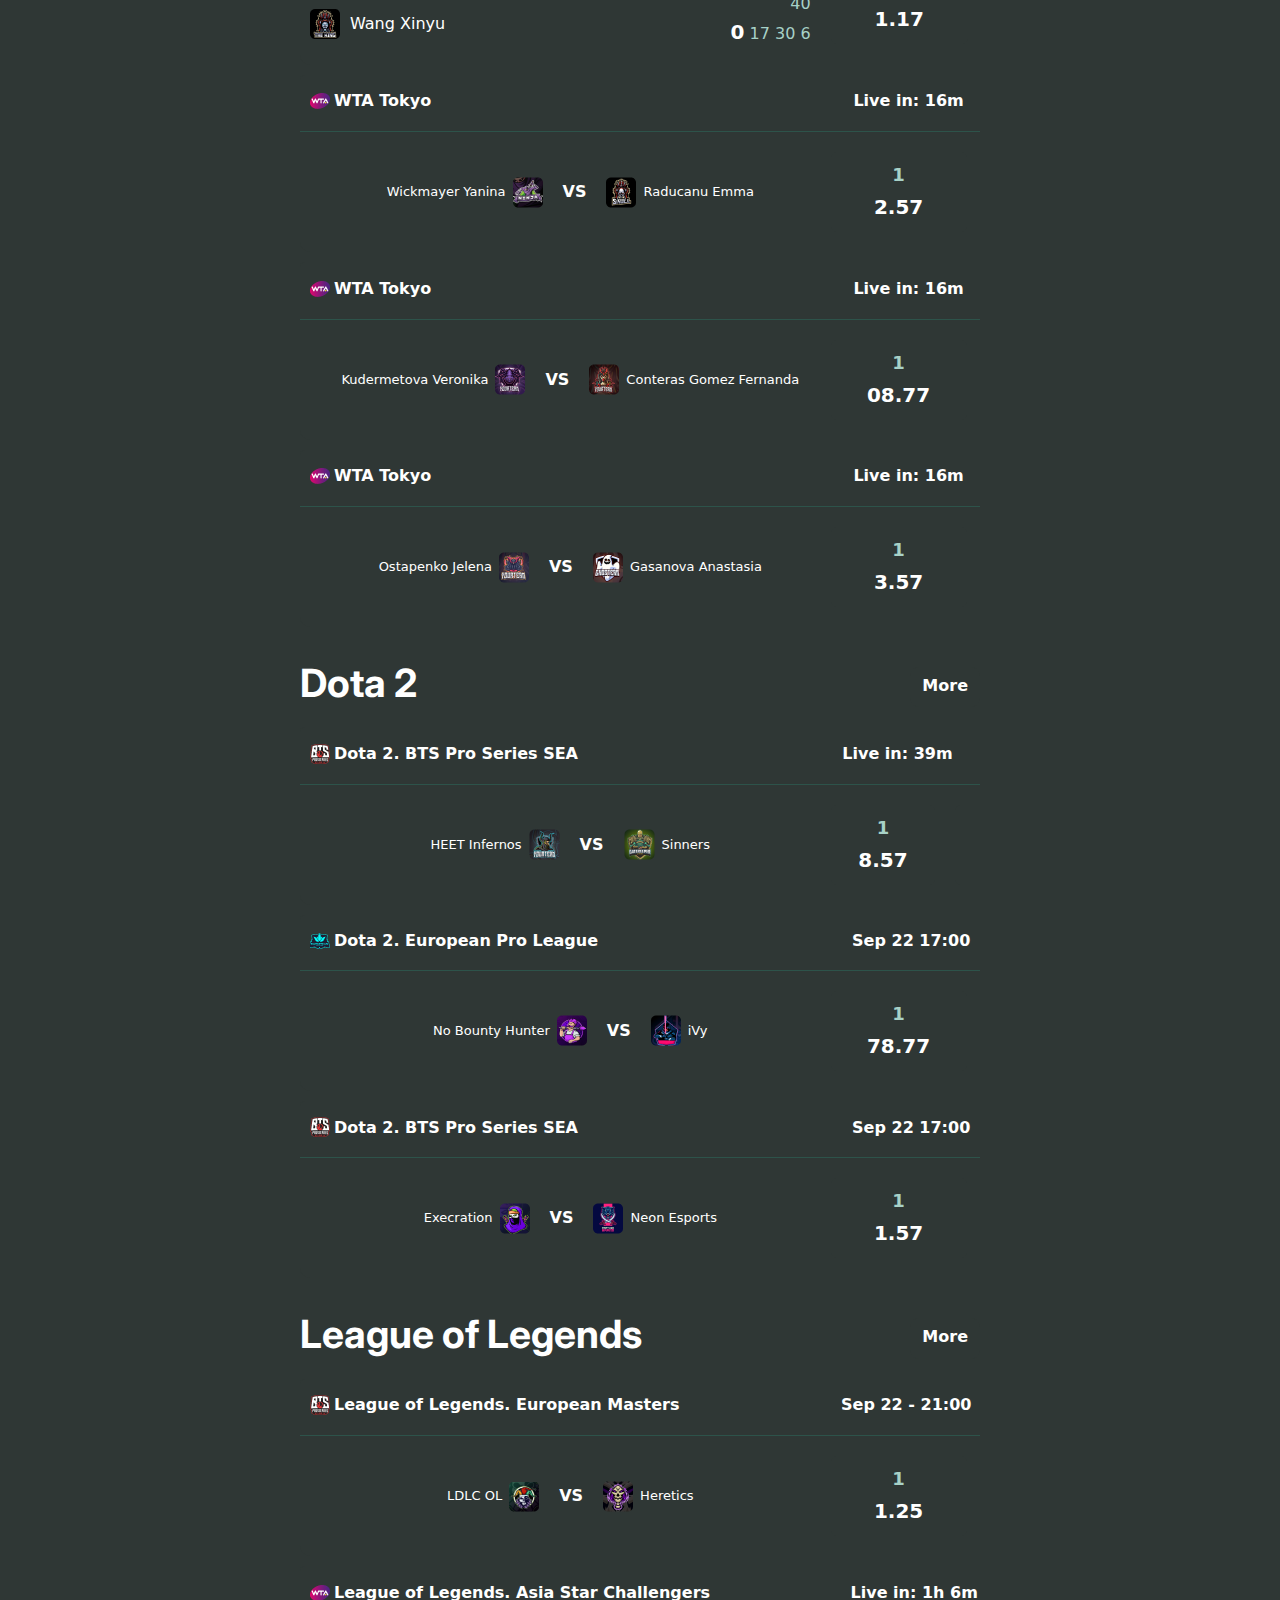
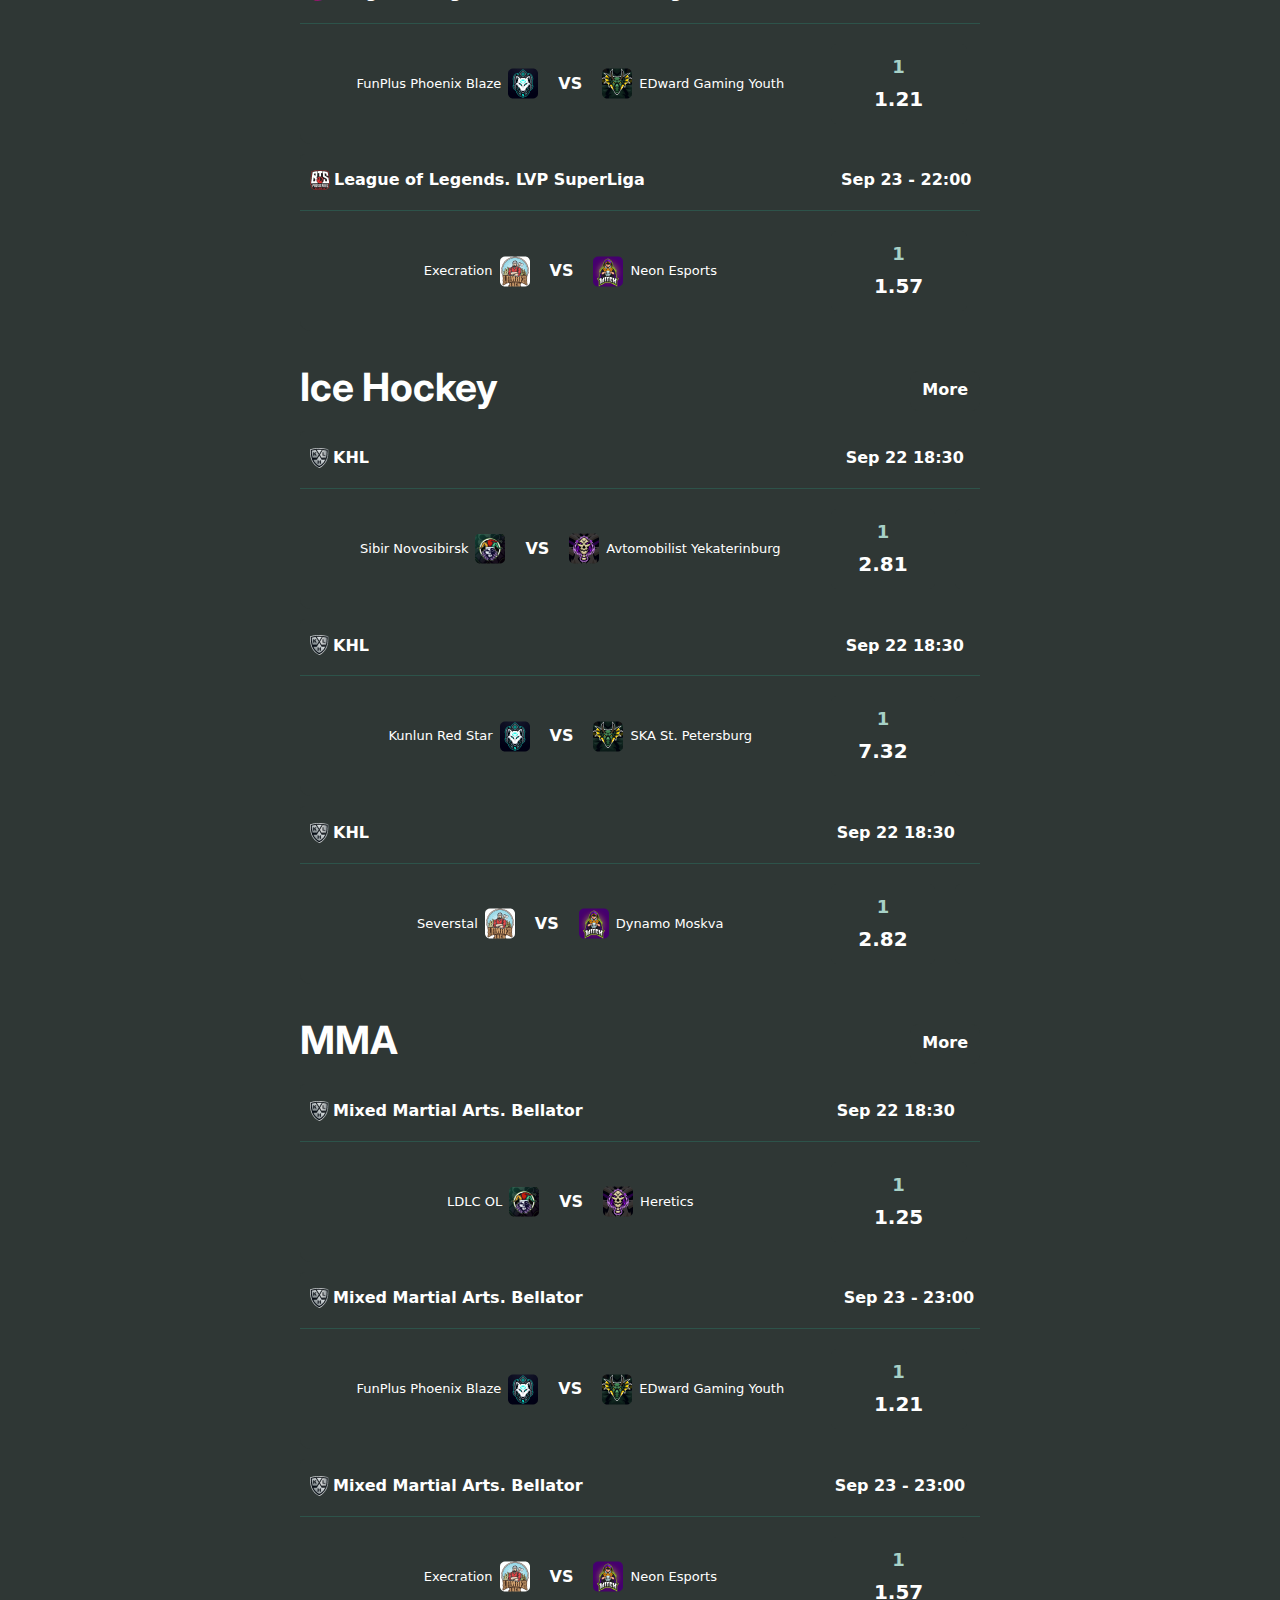
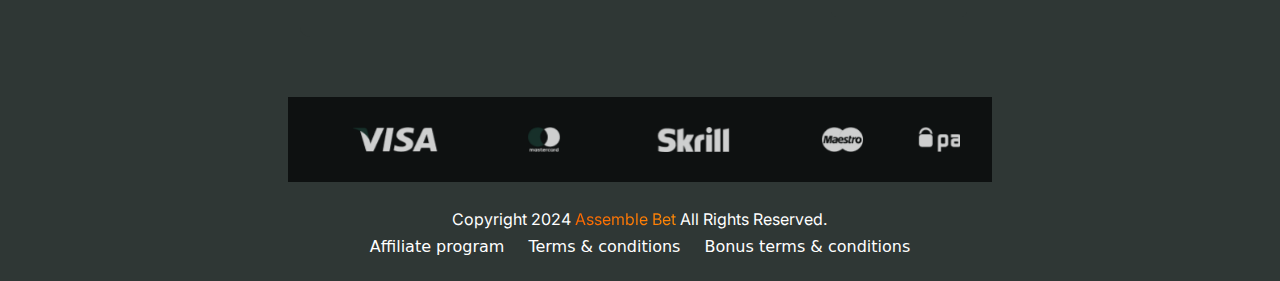
